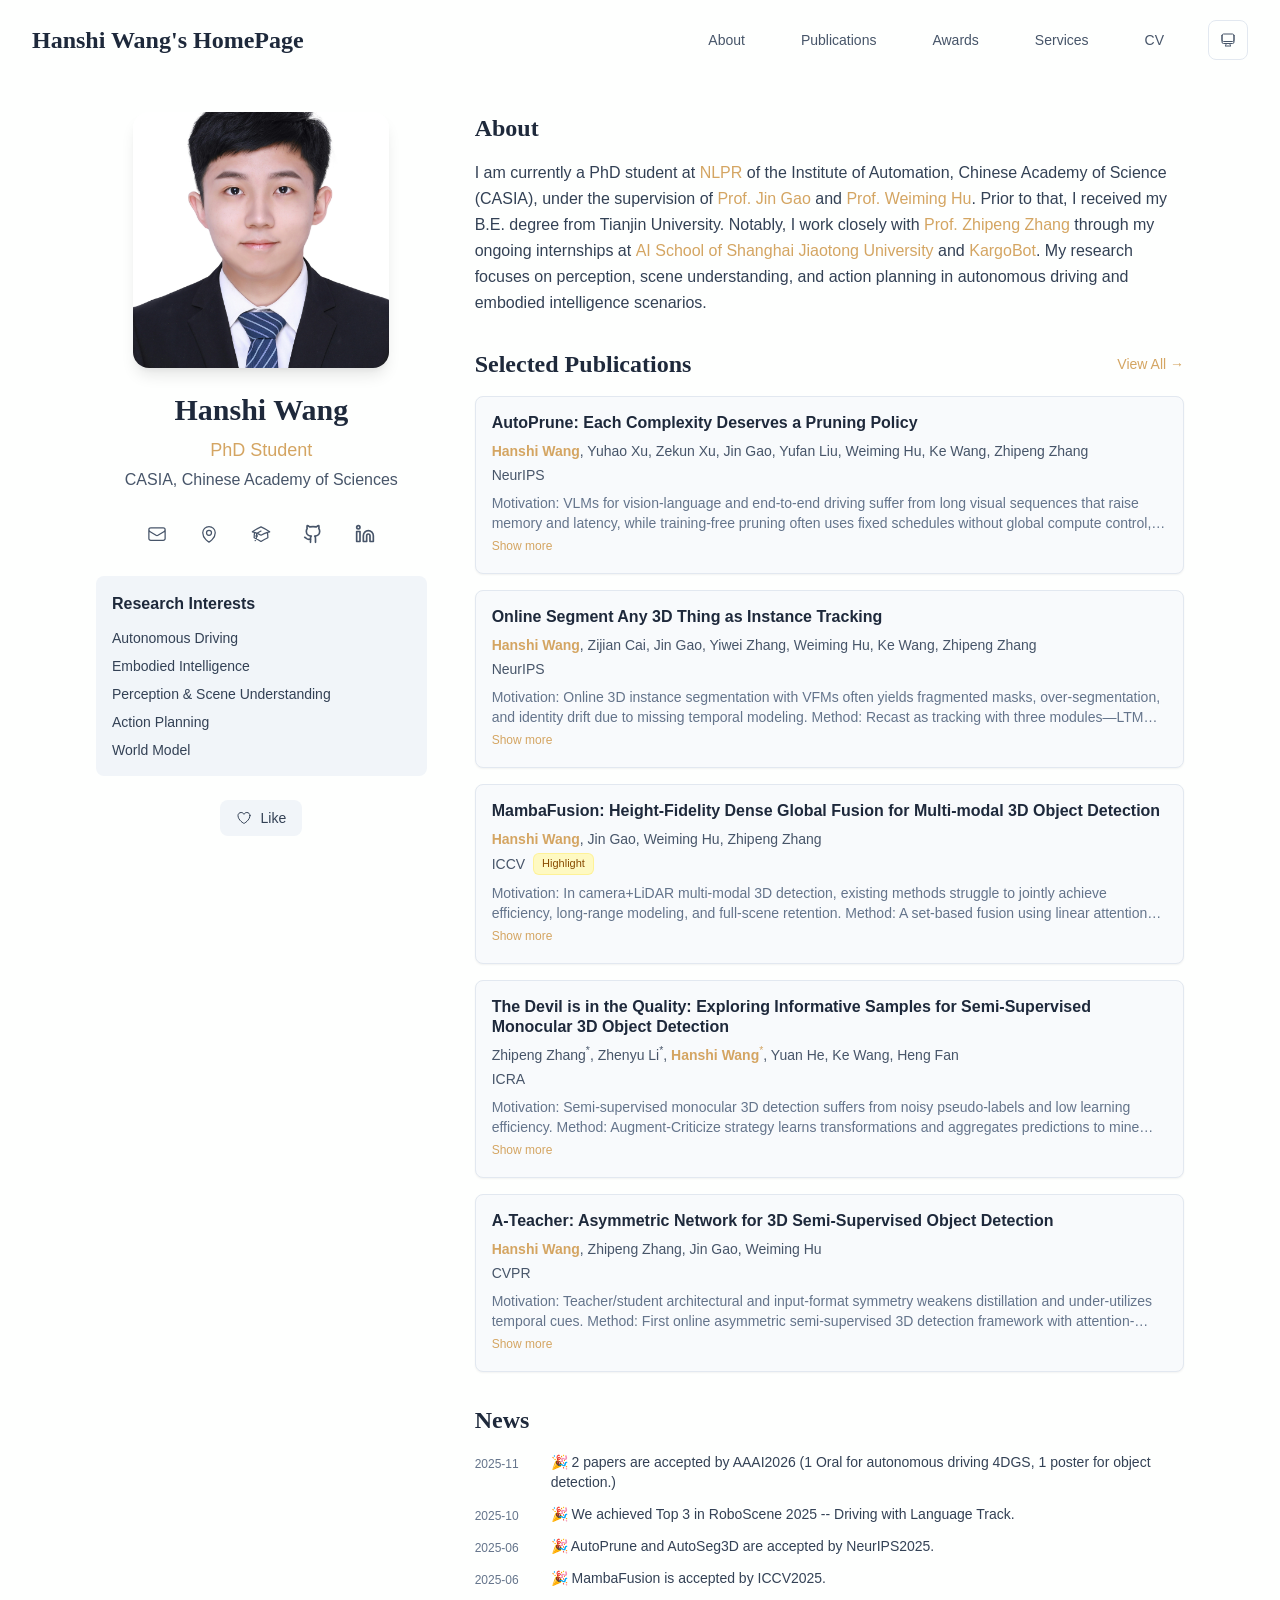
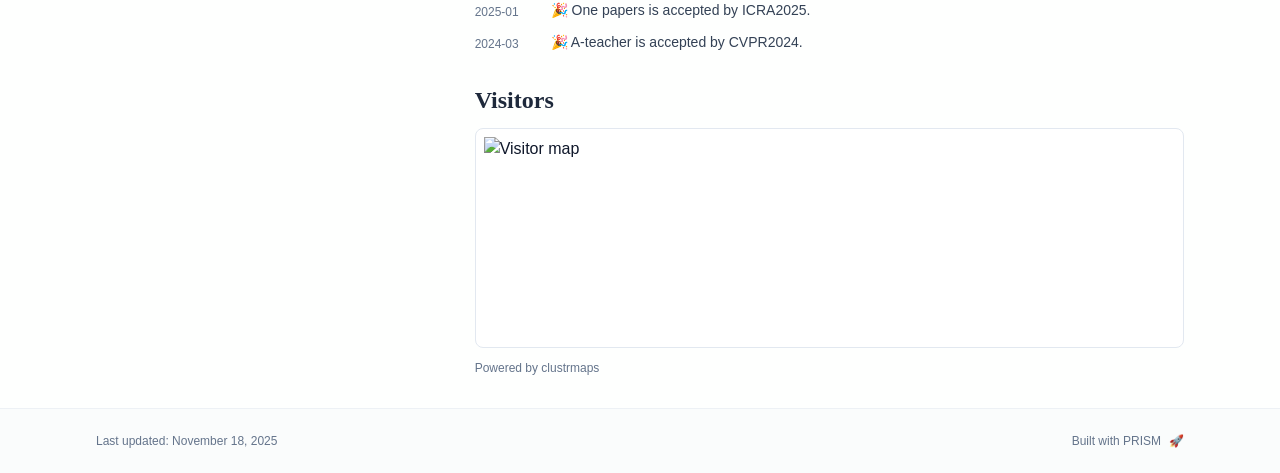
==== index.html @ 9f07a172 "update site" ====
<!DOCTYPE html><html lang="en" class="scroll-smooth"><head><meta charSet="utf-8"/><meta name="viewport" content="width=device-width, initial-scale=1"/><link rel="preload" as="image" href="/hanshiwang.jpg"/><link rel="stylesheet" href="/_next/static/css/4c0b1ce5b906c74a.css" data-precedence="next"/><link rel="preload" as="script" fetchPriority="low" href="/_next/static/chunks/webpack-dcf9f18cf6e4eb9d.js"/><script src="/_next/static/chunks/4bd1b696-70b6d399998de86a.js" async=""></script><script src="/_next/static/chunks/684-50096e198fb40285.js" async=""></script><script src="/_next/static/chunks/main-app-04442ff7e82ddfff.js" async=""></script><script src="/_next/static/chunks/161-26b68443731f0363.js" async=""></script><script src="/_next/static/chunks/874-196dbf0660d69360.js" async=""></script><script src="/_next/static/chunks/560-dc25b2d8b8d763b3.js" async=""></script><script src="/_next/static/chunks/app/layout-bad29ffcb920f3d7.js" async=""></script><script src="/_next/static/chunks/12-4b59b9520356f054.js" async=""></script><script src="/_next/static/chunks/748-de18471bd34a4805.js" async=""></script><script src="/_next/static/chunks/app/page-5c5015fa4168351b.js" async=""></script><link rel="icon" href="/favicon.svg" type="image/svg+xml"/><link rel="dns-prefetch" href="https://google-fonts.jialeliu.com"/><link rel="preconnect" href="https://google-fonts.jialeliu.com" crossorigin=""/><link rel="preload" as="style" href="https://google-fonts.jialeliu.com/css2?family=Inter:wght@300;400;500;600;700&amp;family=Crimson+Text:ital,wght@0,400;0,600;1,400&amp;display=swap"/><link rel="stylesheet" id="gfonts-css" href="https://google-fonts.jialeliu.com/css2?family=Inter:wght@300;400;500;600;700&amp;family=Crimson+Text:ital,wght@0,400;0,600;1,400&amp;display=swap" media="print"/><script>
              (function(){
                var l = document.getElementById('gfonts-css');
                if (!l) return;
                if (l.media !== 'all') {
                  l.addEventListener('load', function(){ try { l.media = 'all'; } catch(e){} });
                }
              })();
            </script><noscript><link rel="stylesheet" href="https://google-fonts.jialeliu.com/css2?family=Inter:wght@300;400;500;600;700&amp;family=Crimson+Text:ital,wght@0,400;0,600;1,400&amp;display=swap"/></noscript><script>
              try {
                const theme = localStorage.getItem('theme-storage');
                const parsed = theme ? JSON.parse(theme) : null;
                const setting = parsed?.state?.theme || 'system';
                const prefersDark = typeof window !== 'undefined' && window.matchMedia && window.matchMedia('(prefers-color-scheme: dark)').matches;
                const effective = setting === 'dark' ? 'dark' : (setting === 'light' ? 'light' : (prefersDark ? 'dark' : 'light'));
                var root = document.documentElement;
                root.classList.add(effective);
                root.setAttribute('data-theme', effective);
              } catch (e) {
                var root = document.documentElement;
                root.classList.add('light');
                root.setAttribute('data-theme', 'light');
              }
            </script><title>Hanshi Wang&#x27;s HomePage</title><meta name="description" content="PhD student at the University of Example."/><meta name="author" content="Hanshi Wang"/><meta name="keywords" content="Hanshi Wang,PhD,Research,CASIA, Chinese Academy of Sciences"/><meta name="creator" content="Hanshi Wang"/><meta name="publisher" content="Hanshi Wang"/><meta property="og:title" content="Hanshi Wang&#x27;s HomePage"/><meta property="og:description" content="PhD student at the University of Example."/><meta property="og:site_name" content="Hanshi Wang&#x27;s Academic Website"/><meta property="og:locale" content="en_US"/><meta property="og:type" content="website"/><meta name="twitter:card" content="summary"/><meta name="twitter:title" content="Hanshi Wang&#x27;s HomePage"/><meta name="twitter:description" content="PhD student at the University of Example."/><link rel="icon" href="/favicon.svg"/><script>document.querySelectorAll('body link[rel="icon"], body link[rel="apple-touch-icon"]').forEach(el => document.head.appendChild(el))</script><script src="/_next/static/chunks/polyfills-42372ed130431b0a.js" noModule=""></script></head><body class="font-sans antialiased"><div style="visibility:hidden"><nav class="fixed top-0 left-0 right-0 z-50" data-headlessui-state=""><div class="transition-all duration-300 ease-out bg-transparent" style="transform:translateY(-100px)"><div class="max-w-7xl mx-auto px-4 sm:px-6 lg:px-8"><div class="flex justify-between items-center h-16 lg:h-20"><div class="flex-shrink-0" tabindex="0"><a class="text-xl lg:text-2xl font-serif font-semibold text-primary hover:text-accent transition-colors duration-200" href="/">Hanshi Wang&#x27;s HomePage</a></div><div class="hidden lg:block"><div class="ml-10 flex items-center space-x-8"><div class="flex items-baseline space-x-8"><a class="relative px-3 py-2 text-sm font-medium transition-all duration-200 rounded hover:bg-accent/10 hover:shadow-sm text-primary" href="/"><span class="relative z-10">About</span><div class="absolute inset-0 bg-accent/10 rounded-lg"></div></a><a class="relative px-3 py-2 text-sm font-medium transition-all duration-200 rounded hover:bg-accent/10 hover:shadow-sm text-neutral-600 hover:text-primary" href="/publications/"><span class="relative z-10">Publications</span></a><a class="relative px-3 py-2 text-sm font-medium transition-all duration-200 rounded hover:bg-accent/10 hover:shadow-sm text-neutral-600 hover:text-primary" href="/awards/"><span class="relative z-10">Awards</span></a><a class="relative px-3 py-2 text-sm font-medium transition-all duration-200 rounded hover:bg-accent/10 hover:shadow-sm text-neutral-600 hover:text-primary" href="/services/"><span class="relative z-10">Services</span></a><a class="relative px-3 py-2 text-sm font-medium transition-all duration-200 rounded hover:bg-accent/10 hover:shadow-sm text-neutral-600 hover:text-primary" href="/cv/"><span class="relative z-10">CV</span></a></div><div class="flex items-center justify-center w-10 h-10 rounded-lg border border-neutral-200 dark:border-[rgba(148,163,184,0.24)] bg-background dark:bg-neutral-800"><div class="w-4 h-4 rounded-full bg-neutral-300 animate-pulse"></div></div></div></div><div class="lg:hidden flex items-center space-x-2"><div class="flex items-center justify-center w-10 h-10 rounded-lg border border-neutral-200 dark:border-[rgba(148,163,184,0.24)] bg-background dark:bg-neutral-800"><div class="w-4 h-4 rounded-full bg-neutral-300 animate-pulse"></div></div><button class="inline-flex items-center justify-center p-2 rounded-md text-neutral-600 hover:text-primary hover:bg-neutral-100 dark:hover:bg-neutral-800 focus:outline-none focus:ring-2 focus:ring-inset focus:ring-accent transition-colors duration-200" id="headlessui-disclosure-button-«R5pdb»" type="button" aria-expanded="false" data-headlessui-state=""><span class="sr-only">Open main menu</span><div><svg xmlns="http://www.w3.org/2000/svg" fill="none" viewBox="0 0 24 24" stroke-width="1.5" stroke="currentColor" aria-hidden="true" data-slot="icon" class="block h-6 w-6"><path stroke-linecap="round" stroke-linejoin="round" d="M3.75 6.75h16.5M3.75 12h16.5m-16.5 5.25h16.5"></path></svg></div></button></div></div></div></div></nav><main class="min-h-screen pt-16 lg:pt-20"><div class="max-w-6xl mx-auto px-4 sm:px-6 lg:px-8 py-8 bg-background min-h-screen"><div class="grid grid-cols-1 lg:grid-cols-3 gap-12"><div class="lg:col-span-1"><div class="sticky top-8" style="opacity:0;transform:translateY(20px)"><div class="w-64 h-64 mx-auto mb-6 rounded-2xl overflow-hidden shadow-lg hover:shadow-xl transition-all duration-200 hover:scale-105"><img alt="Hanshi Wang" width="256" height="256" decoding="async" data-nimg="1" class="w-full h-full object-cover object-[32%_center]" style="color:transparent" src="/hanshiwang.jpg"/></div><div class="text-center mb-6"><h1 class="text-3xl font-serif font-bold text-primary mb-2">Hanshi Wang</h1><p class="text-lg text-accent font-medium mb-1">PhD Student</p><p class="text-neutral-600 mb-2">CASIA, Chinese Academy of Sciences</p></div><div class="flex flex-wrap justify-center gap-3 sm:gap-4 mb-6 relative px-2"><div class="relative"><button class="p-2 sm:p-2 transition-colors duration-200 text-neutral-600 dark:text-neutral-400 hover:text-accent" aria-label="Email"><svg xmlns="http://www.w3.org/2000/svg" fill="none" viewBox="0 0 24 24" stroke-width="1.5" stroke="currentColor" aria-hidden="true" data-slot="icon" class="h-5 w-5"><path stroke-linecap="round" stroke-linejoin="round" d="M21.75 6.75v10.5a2.25 2.25 0 0 1-2.25 2.25h-15a2.25 2.25 0 0 1-2.25-2.25V6.75m19.5 0A2.25 2.25 0 0 0 19.5 4.5h-15a2.25 2.25 0 0 0-2.25 2.25m19.5 0v.243a2.25 2.25 0 0 1-1.07 1.916l-7.5 4.615a2.25 2.25 0 0 1-2.36 0L3.32 8.91a2.25 2.25 0 0 1-1.07-1.916V6.75"></path></svg></button></div><div class="relative"><button class="p-2 sm:p-2 transition-colors duration-200 text-neutral-600 dark:text-neutral-400 hover:text-accent" aria-label="Location"><svg xmlns="http://www.w3.org/2000/svg" fill="none" viewBox="0 0 24 24" stroke-width="1.5" stroke="currentColor" aria-hidden="true" data-slot="icon" class="h-5 w-5"><path stroke-linecap="round" stroke-linejoin="round" d="M15 10.5a3 3 0 1 1-6 0 3 3 0 0 1 6 0Z"></path><path stroke-linecap="round" stroke-linejoin="round" d="M19.5 10.5c0 7.142-7.5 11.25-7.5 11.25S4.5 17.642 4.5 10.5a7.5 7.5 0 1 1 15 0Z"></path></svg></button></div><a href="https://scholar.google.com/citations?user=1i2DRI8AAAAJ" target="_blank" rel="noopener noreferrer" class="p-2 sm:p-2 text-neutral-600 dark:text-neutral-400 hover:text-accent transition-colors duration-200" aria-label="Google Scholar"><svg xmlns="http://www.w3.org/2000/svg" fill="none" viewBox="0 0 24 24" stroke-width="1.5" stroke="currentColor" aria-hidden="true" data-slot="icon" class="h-5 w-5"><path stroke-linecap="round" stroke-linejoin="round" d="M4.26 10.147a60.438 60.438 0 0 0-.491 6.347A48.62 48.62 0 0 1 12 20.904a48.62 48.62 0 0 1 8.232-4.41 60.46 60.46 0 0 0-.491-6.347m-15.482 0a50.636 50.636 0 0 0-2.658-.813A59.906 59.906 0 0 1 12 3.493a59.903 59.903 0 0 1 10.399 5.84c-.896.248-1.783.52-2.658.814m-15.482 0A50.717 50.717 0 0 1 12 13.489a50.702 50.702 0 0 1 7.74-3.342M6.75 15a.75.75 0 1 0 0-1.5.75.75 0 0 0 0 1.5Zm0 0v-3.675A55.378 55.378 0 0 1 12 8.443m-7.007 11.55A5.981 5.981 0 0 0 6.75 15.75v-1.5"></path></svg></a><a href="https://github.com/VERITAS12" target="_blank" rel="noopener noreferrer" class="p-2 sm:p-2 text-neutral-600 dark:text-neutral-400 hover:text-accent transition-colors duration-200" aria-label="GitHub"><svg xmlns="http://www.w3.org/2000/svg" width="24" height="24" viewBox="0 0 24 24" fill="none" stroke="currentColor" stroke-width="2" stroke-linecap="round" stroke-linejoin="round" class="lucide lucide-github h-5 w-5" aria-hidden="true"><path d="M15 22v-4a4.8 4.8 0 0 0-1-3.5c3 0 6-2 6-5.5.08-1.25-.27-2.48-1-3.5.28-1.15.28-2.35 0-3.5 0 0-1 0-3 1.5-2.64-.5-5.36-.5-8 0C6 2 5 2 5 2c-.3 1.15-.3 2.35 0 3.5A5.403 5.403 0 0 0 4 9c0 3.5 3 5.5 6 5.5-.39.49-.68 1.05-.85 1.65-.17.6-.22 1.23-.15 1.85v4"></path><path d="M9 18c-4.51 2-5-2-7-2"></path></svg></a><a href="https://www.linkedin.com/in/hanshiwang/" target="_blank" rel="noopener noreferrer" class="p-2 sm:p-2 text-neutral-600 dark:text-neutral-400 hover:text-accent transition-colors duration-200" aria-label="LinkedIn"><svg xmlns="http://www.w3.org/2000/svg" width="24" height="24" viewBox="0 0 24 24" fill="none" stroke="currentColor" stroke-width="2" stroke-linecap="round" stroke-linejoin="round" class="lucide lucide-linkedin h-5 w-5" aria-hidden="true"><path d="M16 8a6 6 0 0 1 6 6v7h-4v-7a2 2 0 0 0-2-2 2 2 0 0 0-2 2v7h-4v-7a6 6 0 0 1 6-6z"></path><rect width="4" height="12" x="2" y="9"></rect><circle cx="4" cy="4" r="2"></circle></svg></a></div><div class="bg-neutral-100 dark:bg-neutral-800 rounded-lg p-4 mb-6 hover:shadow-lg transition-all duration-200 hover:scale-[1.02]"><h3 class="font-semibold text-primary mb-3">Research Interests</h3><div class="space-y-2 text-sm text-neutral-700 dark:text-neutral-500"><div>Autonomous Driving</div><div>Embodied Intelligence</div><div>Perception &amp; Scene Understanding</div><div>Action Planning</div><div>World Model</div></div></div><div class="flex justify-center"><div class="relative"><button class="flex items-center space-x-2 px-4 py-2 rounded-lg font-medium text-sm transition-all duration-200 bg-neutral-100 dark:bg-neutral-800 text-neutral-700 dark:text-neutral-500 hover:bg-red-50 dark:hover:bg-red-900/20 hover:text-red-600 dark:hover:text-red-400 cursor-pointer" tabindex="0"><svg xmlns="http://www.w3.org/2000/svg" fill="none" viewBox="0 0 24 24" stroke-width="1.5" stroke="currentColor" aria-hidden="true" data-slot="icon" class="h-4 w-4"><path stroke-linecap="round" stroke-linejoin="round" d="M21 8.25c0-2.485-2.099-4.5-4.688-4.5-1.935 0-3.597 1.126-4.312 2.733-.715-1.607-2.377-2.733-4.313-2.733C5.1 3.75 3 5.765 3 8.25c0 7.22 9 12 9 12s9-4.78 9-12Z"></path></svg><span>Like</span></button></div></div></div></div><div class="lg:col-span-2 space-y-8"><section id="about" class="scroll-mt-24 space-y-8"><section style="opacity:0;transform:translateY(20px)"><h2 class="text-2xl font-serif font-bold text-primary mb-4">About</h2><div class="text-neutral-700 dark:text-neutral-600 leading-relaxed"><p class="mb-4 last:mb-0">I am currently a PhD student at <a href="https://nlpr.ia.ac.cn/en/" node="[object Object]" target="_blank" rel="noopener noreferrer" class="text-accent font-medium transition-all duration-200 rounded hover:bg-accent/10 hover:shadow-sm">NLPR</a> of the Institute of Automation, Chinese Academy of Science (CASIA), under the supervision of <a href="https://nlpr.ia.ac.cn/users/gaojin/index.htm" node="[object Object]" target="_blank" rel="noopener noreferrer" class="text-accent font-medium transition-all duration-200 rounded hover:bg-accent/10 hover:shadow-sm">Prof. Jin Gao</a> and <a href="https://people.ucas.ac.cn/~huweiming" node="[object Object]" target="_blank" rel="noopener noreferrer" class="text-accent font-medium transition-all duration-200 rounded hover:bg-accent/10 hover:shadow-sm">Prof. Weiming Hu</a>. Prior to that, I received my B.E. degree from Tianjin University. Notably, I work closely with <a href="https://zhipengzhang.cn/" node="[object Object]" target="_blank" rel="noopener noreferrer" class="text-accent font-medium transition-all duration-200 rounded hover:bg-accent/10 hover:shadow-sm">Prof.  Zhipeng Zhang</a> through my ongoing internships at <a href="https://www.shlab.org.cn/" node="[object Object]" target="_blank" rel="noopener noreferrer" class="text-accent font-medium transition-all duration-200 rounded hover:bg-accent/10 hover:shadow-sm">AI School of Shanghai Jiaotong University</a> and <a href="https://www.kargo-bot.com/" node="[object Object]" target="_blank" rel="noopener noreferrer" class="text-accent font-medium transition-all duration-200 rounded hover:bg-accent/10 hover:shadow-sm">KargoBot</a>. My research focuses on perception, scene understanding, and action planning in autonomous driving and embodied intelligence scenarios.</p></div></section><section style="opacity:0;transform:translateY(20px)"><div class="flex items-center justify-between mb-4"><h2 class="text-2xl font-serif font-bold text-primary">Selected Publications</h2><a class="text-accent hover:text-accent-dark text-sm font-medium transition-all duration-200 rounded hover:bg-accent/10 hover:shadow-sm" href="/#publications">View All →</a></div><div class="space-y-4"><div class="bg-neutral-50 dark:bg-neutral-800 p-4 rounded-lg shadow-sm border border-neutral-200 dark:border-[rgba(148,163,184,0.24)] hover:shadow-lg transition-all duration-200 hover:scale-[1.02]" style="opacity:0;transform:translateY(20px)"><h3 class="font-semibold text-primary mb-2 leading-tight">AutoPrune: Each Complexity Deserves a Pruning Policy</h3><p class="text-sm text-neutral-600 dark:text-neutral-500 mb-1"><span><span class="font-semibold text-accent">Hanshi Wang</span>, </span><span><span class="">Yuhao Xu</span>, </span><span><span class="">Zekun Xu</span>, </span><span><span class="">Jin Gao</span>, </span><span><span class="">Yufan Liu</span>, </span><span><span class="">Weiming Hu</span>, </span><span><span class="">Ke Wang</span>, </span><span><span class="">Zhipeng Zhang</span></span></p><p class="flex items-center gap-2 text-sm text-neutral-600 dark:text-neutral-500 mb-2"><span>NeurIPS</span></p><p class="text-sm text-neutral-500 dark:text-neutral-500 line-clamp-2">Motivation: VLMs for vision-language and end-to-end driving suffer from long visual sequences that raise memory and latency, while training-free pruning often uses fixed schedules without global compute control, which limits reasoning-heavy tasks. Method: AutoPrune estimates mutual information between early visual and textual tokens and maps it to a budget-constrained logistic retention curve, yielding per-sample and per-task token keep ratios across layers under any target token/FLOPs budget. Results: On LLaVA 1.5 7B and other VLM/VLA models, AutoPrune removes up to 89% visual tokens and cuts FLOPs by 76.8% while retaining 96.7% average accuracy, surpassing PDrop by 9.1% with consistent gains on VLM benchmarks and autonomous driving.</p><button type="button" class="mt-1 text-xs text-accent hover:text-accent-dark font-medium">Show more</button></div><div class="bg-neutral-50 dark:bg-neutral-800 p-4 rounded-lg shadow-sm border border-neutral-200 dark:border-[rgba(148,163,184,0.24)] hover:shadow-lg transition-all duration-200 hover:scale-[1.02]" style="opacity:0;transform:translateY(20px)"><h3 class="font-semibold text-primary mb-2 leading-tight">Online Segment Any 3D Thing as Instance Tracking</h3><p class="text-sm text-neutral-600 dark:text-neutral-500 mb-1"><span><span class="font-semibold text-accent">Hanshi Wang</span>, </span><span><span class="">Zijian Cai</span>, </span><span><span class="">Jin Gao</span>, </span><span><span class="">Yiwei Zhang</span>, </span><span><span class="">Weiming Hu</span>, </span><span><span class="">Ke Wang</span>, </span><span><span class="">Zhipeng Zhang</span></span></p><p class="flex items-center gap-2 text-sm text-neutral-600 dark:text-neutral-500 mb-2"><span>NeurIPS</span></p><p class="text-sm text-neutral-500 dark:text-neutral-500 line-clamp-2">Motivation: Online 3D instance segmentation with VFMs often yields fragmented masks, over-segmentation, and identity drift due to missing temporal modeling. Method: Recast as tracking with three modules—LTM (bounded track bank with confidence-gated Hungarian assignment), STM (distance-aware cross-frame attention for short-term context), and SCL (merge high-affinity fragments with joint 2D/3D reasoning and one-to-many supervision). Results: On ScanNet200, improves ESAM by 2.8 AP with real-time throughput and consistent gains on ScanNet, SceneNN, and 3RScan.</p><button type="button" class="mt-1 text-xs text-accent hover:text-accent-dark font-medium">Show more</button></div><div class="bg-neutral-50 dark:bg-neutral-800 p-4 rounded-lg shadow-sm border border-neutral-200 dark:border-[rgba(148,163,184,0.24)] hover:shadow-lg transition-all duration-200 hover:scale-[1.02]" style="opacity:0;transform:translateY(20px)"><h3 class="font-semibold text-primary mb-2 leading-tight">MambaFusion: Height-Fidelity Dense Global Fusion for Multi-modal 3D Object Detection</h3><p class="text-sm text-neutral-600 dark:text-neutral-500 mb-1"><span><span class="font-semibold text-accent">Hanshi Wang</span>, </span><span><span class="">Jin Gao</span>, </span><span><span class="">Weiming Hu</span>, </span><span><span class="">Zhipeng Zhang</span></span></p><p class="flex items-center gap-2 text-sm text-neutral-600 dark:text-neutral-500 mb-2"><span>ICCV</span><span class="inline-flex items-center gap-1"><span class="inline-flex items-center px-2 py-0.5 rounded-md text-[11px] font-medium bg-yellow-100 text-yellow-800 dark:bg-yellow-900/40 dark:text-yellow-200 border border-yellow-200/70 dark:border-yellow-800">Highlight</span></span></p><p class="text-sm text-neutral-500 dark:text-neutral-500 line-clamp-2">Motivation: In camera+LiDAR multi-modal 3D detection, existing methods struggle to jointly achieve efficiency, long-range modeling, and full-scene retention. Method: A set-based fusion using linear attention (Mamba) with Height-Fidelity LiDAR encoding and a Hybrid Mamba Block to align modalities, preserve height cues, and learn local/global context. Results: On nuScenes val, achieves 75.0 NDS, surpassing SOTA with faster inference; ICCV 2025 Highlight.</p><button type="button" class="mt-1 text-xs text-accent hover:text-accent-dark font-medium">Show more</button></div><div class="bg-neutral-50 dark:bg-neutral-800 p-4 rounded-lg shadow-sm border border-neutral-200 dark:border-[rgba(148,163,184,0.24)] hover:shadow-lg transition-all duration-200 hover:scale-[1.02]" style="opacity:0;transform:translateY(20px)"><h3 class="font-semibold text-primary mb-2 leading-tight">The Devil is in the Quality: Exploring Informative Samples for Semi-Supervised Monocular 3D Object Detection</h3><p class="text-sm text-neutral-600 dark:text-neutral-500 mb-1"><span><span class="">Zhipeng Zhang</span><sup class="ml-0 text-neutral-600 dark:text-neutral-500">*</sup>, </span><span><span class="">Zhenyu Li</span><sup class="ml-0 text-neutral-600 dark:text-neutral-500">*</sup>, </span><span><span class="font-semibold text-accent">Hanshi Wang</span><sup class="ml-0 text-accent">*</sup>, </span><span><span class="">Yuan He</span>, </span><span><span class="">Ke Wang</span>, </span><span><span class="">Heng Fan</span></span></p><p class="flex items-center gap-2 text-sm text-neutral-600 dark:text-neutral-500 mb-2"><span>ICRA</span></p><p class="text-sm text-neutral-500 dark:text-neutral-500 line-clamp-2">Motivation: Semi-supervised monocular 3D detection suffers from noisy pseudo-labels and low learning efficiency. Method: Augment-Criticize strategy learns transformations and aggregates predictions to mine reliable pseudo-labels; Critical Retraining Strategy dynamically evaluates pseudo-label contributions to suppress noise. Results: Applied to MonoDLE and MonoFlex, yields significant gains, showing effectiveness and generality.</p><button type="button" class="mt-1 text-xs text-accent hover:text-accent-dark font-medium">Show more</button></div><div class="bg-neutral-50 dark:bg-neutral-800 p-4 rounded-lg shadow-sm border border-neutral-200 dark:border-[rgba(148,163,184,0.24)] hover:shadow-lg transition-all duration-200 hover:scale-[1.02]" style="opacity:0;transform:translateY(20px)"><h3 class="font-semibold text-primary mb-2 leading-tight">A-Teacher: Asymmetric Network for 3D Semi-Supervised Object Detection</h3><p class="text-sm text-neutral-600 dark:text-neutral-500 mb-1"><span><span class="font-semibold text-accent">Hanshi Wang</span>, </span><span><span class="">Zhipeng Zhang</span>, </span><span><span class="">Jin Gao</span>, </span><span><span class="">Weiming Hu</span></span></p><p class="flex items-center gap-2 text-sm text-neutral-600 dark:text-neutral-500 mb-2"><span>CVPR</span></p><p class="text-sm text-neutral-500 dark:text-neutral-500 line-clamp-2">Motivation: Teacher/student architectural and input-format symmetry weakens distillation and under-utilizes temporal cues. Method: First online asymmetric semi-supervised 3D detection framework with attention-based refinement, leveraging past/future cues in a divide-and-conquer strategy to correct poor detections, misses, and false positives. Results: On Waymo, boosts mAP (L1) by 4.7 over prior SOTA with fewer training resources.</p><button type="button" class="mt-1 text-xs text-accent hover:text-accent-dark font-medium">Show more</button></div></div></section><section style="opacity:0;transform:translateY(20px)"><h2 class="text-2xl font-serif font-bold text-primary mb-4">News</h2><div class="space-y-3"><div class="flex items-start space-x-3"><span class="text-xs text-neutral-500 mt-1 w-16 flex-shrink-0">2025-11</span><p class="text-sm text-neutral-700">🎉 2 papers are accepted by AAAI2026 (1 Oral for autonomous driving 4DGS, 1 poster for object detection.)</p></div><div class="flex items-start space-x-3"><span class="text-xs text-neutral-500 mt-1 w-16 flex-shrink-0">2025-10</span><p class="text-sm text-neutral-700">🎉 We achieved Top 3 in RoboScene 2025 -- Driving with Language Track.</p></div><div class="flex items-start space-x-3"><span class="text-xs text-neutral-500 mt-1 w-16 flex-shrink-0">2025-06</span><p class="text-sm text-neutral-700">🎉 AutoPrune and AutoSeg3D are accepted by NeurIPS2025.</p></div><div class="flex items-start space-x-3"><span class="text-xs text-neutral-500 mt-1 w-16 flex-shrink-0">2025-06</span><p class="text-sm text-neutral-700">🎉 MambaFusion is accepted by ICCV2025.</p></div><div class="flex items-start space-x-3"><span class="text-xs text-neutral-500 mt-1 w-16 flex-shrink-0">2025-01</span><p class="text-sm text-neutral-700">🎉 One papers is accepted by ICRA2025.</p></div><div class="flex items-start space-x-3"><span class="text-xs text-neutral-500 mt-1 w-16 flex-shrink-0">2024-03</span><p class="text-sm text-neutral-700">🎉 A-teacher is accepted by CVPR2024.</p></div></div></section><section class="space-y-3"><h2 class="text-2xl font-serif font-bold text-primary">Visitors</h2><div class="rounded-lg border border-neutral-200 dark:border-neutral-800 bg-white dark:bg-neutral-900 p-2 min-h-[220px]"></div><p class="text-xs text-neutral-500">Powered by <!-- -->clustrmaps</p></section></section></div></div></div><!--$--><!--/$--><!--$--><!--/$--></main><footer class="border-t border-neutral-200/50 bg-neutral-50/50 dark:bg-neutral-900/50 dark:border-neutral-700/50"><div class="max-w-6xl mx-auto px-4 sm:px-6 lg:px-8 py-6"><div class="flex flex-col sm:flex-row justify-between items-center gap-2"><p class="text-xs text-neutral-500">Last updated: <!-- -->November 18, 2025</p><p class="text-xs text-neutral-500 flex items-center"><a href="https://github.com/xyjoey/PRISM" target="_blank" rel="noopener noreferrer">Built with PRISM</a><span class="ml-2">🚀</span></p></div></div></footer></div><script src="/_next/static/chunks/webpack-dcf9f18cf6e4eb9d.js" async=""></script><script>(self.__next_f=self.__next_f||[]).push([0])</script><script>self.__next_f.push([1,"1:\"$Sreact.fragment\"\n2:I[3719,[\"161\",\"static/chunks/161-26b68443731f0363.js\",\"874\",\"static/chunks/874-196dbf0660d69360.js\",\"560\",\"static/chunks/560-dc25b2d8b8d763b3.js\",\"177\",\"static/chunks/app/layout-bad29ffcb920f3d7.js\"],\"ThemeProvider\"]\n3:I[768,[\"161\",\"static/chunks/161-26b68443731f0363.js\",\"874\",\"static/chunks/874-196dbf0660d69360.js\",\"560\",\"static/chunks/560-dc25b2d8b8d763b3.js\",\"177\",\"static/chunks/app/layout-bad29ffcb920f3d7.js\"],\"default\"]\n4:I[7555,[],\"\"]\n5:I[1295,[],\"\"]\n6:I[2548,[\"161\",\"static/chunks/161-26b68443731f0363.js\",\"874\",\"static/chunks/874-196dbf0660d69360.js\",\"560\",\"static/chunks/560-dc25b2d8b8d763b3.js\",\"177\",\"static/chunks/app/layout-bad29ffcb920f3d7.js\"],\"default\"]\n7:I[7437,[\"161\",\"static/chunks/161-26b68443731f0363.js\",\"12\",\"static/chunks/12-4b59b9520356f054.js\",\"874\",\"static/chunks/874-196dbf0660d69360.js\",\"748\",\"static/chunks/748-de18471bd34a4805.js\",\"974\",\"static/chunks/app/page-5c5015fa4168351b.js\"],\"default\"]\n8:I[9507,[\"161\",\"static/chunks/161-26b68443731f0363.js\",\"12\",\"static/chunks/12-4b59b9520356f054.js\",\"874\",\"static/chunks/874-196dbf0660d69360.js\",\"748\",\"static/chunks/748-de18471bd34a4805.js\",\"974\",\"static/chunks/app/page-5c5015fa4168351b.js\"],\"default\"]\n9:I[5218,[\"161\",\"static/chunks/161-26b68443731f0363.js\",\"12\",\"static/chunks/12-4b59b9520356f054.js\",\"874\",\"static/chunks/874-196dbf0660d69360.js\",\"748\",\"static/chunks/748-de18471bd34a4805.js\",\"974\",\"static/chunks/app/page-5c5015fa4168351b.js\"],\"default\"]\na:I[1990,[\"161\",\"static/chunks/161-26b68443731f0363.js\",\"12\",\"static/chunks/12-4b59b9520356f054.js\",\"874\",\"static/chunks/874-196dbf0660d69360.js\",\"748\",\"static/chunks/748-de18471bd34a4805.js\",\"974\",\"static/chunks/app/page-5c5015fa4168351b.js\"],\"default\"]\nb:I[1944,[\"161\",\"static/chunks/161-26b68443731f0363.js\",\"12\",\"static/chunks/12-4b59b9520356f054.js\",\"874\",\"static/chunks/874-196dbf0660d69360.js\",\"748\",\"static/chunks/748-de18471bd34a4805.js\",\"974\",\"static/chunks/app/page-5c5015fa4168351b.js\"],\"default\"]\nc:I[9665,[],\"MetadataBoundary\"]\ne:I[9665,[],\"OutletBoundary\"]\n11:I[4911,[],\""])</script><script>self.__next_f.push([1,"AsyncMetadataOutlet\"]\n13:I[9665,[],\"ViewportBoundary\"]\n15:I[6614,[],\"\"]\n:HL[\"/_next/static/css/4c0b1ce5b906c74a.css\",\"style\"]\n"])</script><script>self.__next_f.push([1,"0:{\"P\":null,\"b\":\"Ae07gsIAgHr78w2ZPTw-B\",\"p\":\"\",\"c\":[\"\",\"\"],\"i\":false,\"f\":[[[\"\",{\"children\":[\"__PAGE__\",{}]},\"$undefined\",\"$undefined\",true],[\"\",[\"$\",\"$1\",\"c\",{\"children\":[[[\"$\",\"link\",\"0\",{\"rel\":\"stylesheet\",\"href\":\"/_next/static/css/4c0b1ce5b906c74a.css\",\"precedence\":\"next\",\"crossOrigin\":\"$undefined\",\"nonce\":\"$undefined\"}]],[\"$\",\"html\",null,{\"lang\":\"en\",\"className\":\"scroll-smooth\",\"suppressHydrationWarning\":true,\"children\":[[\"$\",\"head\",null,{\"children\":[[\"$\",\"link\",null,{\"rel\":\"icon\",\"href\":\"/favicon.svg\",\"type\":\"image/svg+xml\"}],[\"$\",\"link\",null,{\"rel\":\"dns-prefetch\",\"href\":\"https://google-fonts.jialeliu.com\"}],[\"$\",\"link\",null,{\"rel\":\"preconnect\",\"href\":\"https://google-fonts.jialeliu.com\",\"crossOrigin\":\"\"}],[\"$\",\"link\",null,{\"rel\":\"preload\",\"as\":\"style\",\"href\":\"https://google-fonts.jialeliu.com/css2?family=Inter:wght@300;400;500;600;700\u0026family=Crimson+Text:ital,wght@0,400;0,600;1,400\u0026display=swap\"}],[\"$\",\"link\",null,{\"rel\":\"stylesheet\",\"id\":\"gfonts-css\",\"href\":\"https://google-fonts.jialeliu.com/css2?family=Inter:wght@300;400;500;600;700\u0026family=Crimson+Text:ital,wght@0,400;0,600;1,400\u0026display=swap\",\"media\":\"print\"}],[\"$\",\"script\",null,{\"dangerouslySetInnerHTML\":{\"__html\":\"\\n              (function(){\\n                var l = document.getElementById('gfonts-css');\\n                if (!l) return;\\n                if (l.media !== 'all') {\\n                  l.addEventListener('load', function(){ try { l.media = 'all'; } catch(e){} });\\n                }\\n              })();\\n            \"}}],[\"$\",\"noscript\",null,{\"children\":[\"$\",\"link\",null,{\"rel\":\"stylesheet\",\"href\":\"https://google-fonts.jialeliu.com/css2?family=Inter:wght@300;400;500;600;700\u0026family=Crimson+Text:ital,wght@0,400;0,600;1,400\u0026display=swap\"}]}],[\"$\",\"script\",null,{\"dangerouslySetInnerHTML\":{\"__html\":\"\\n              try {\\n                const theme = localStorage.getItem('theme-storage');\\n                const parsed = theme ? JSON.parse(theme) : null;\\n                const setting = parsed?.state?.theme || 'system';\\n                const prefersDark = typeof window !== 'undefined' \u0026\u0026 window.matchMedia \u0026\u0026 window.matchMedia('(prefers-color-scheme: dark)').matches;\\n                const effective = setting === 'dark' ? 'dark' : (setting === 'light' ? 'light' : (prefersDark ? 'dark' : 'light'));\\n                var root = document.documentElement;\\n                root.classList.add(effective);\\n                root.setAttribute('data-theme', effective);\\n              } catch (e) {\\n                var root = document.documentElement;\\n                root.classList.add('light');\\n                root.setAttribute('data-theme', 'light');\\n              }\\n            \"}}]]}],[\"$\",\"body\",null,{\"className\":\"font-sans antialiased\",\"children\":[\"$\",\"$L2\",null,{\"children\":[[\"$\",\"$L3\",null,{\"items\":[{\"title\":\"About\",\"type\":\"page\",\"target\":\"about\",\"href\":\"/\"},{\"title\":\"Publications\",\"type\":\"page\",\"target\":\"publications\",\"href\":\"/publications\"},{\"title\":\"Awards\",\"type\":\"page\",\"target\":\"awards\",\"href\":\"/awards\"},{\"title\":\"Services\",\"type\":\"page\",\"target\":\"services\",\"href\":\"/services\"},{\"title\":\"CV\",\"type\":\"page\",\"target\":\"cv\",\"href\":\"/cv\"}],\"siteTitle\":\"Hanshi Wang's HomePage\",\"enableOnePageMode\":false}],[\"$\",\"main\",null,{\"className\":\"min-h-screen pt-16 lg:pt-20\",\"children\":[\"$\",\"$L4\",null,{\"parallelRouterKey\":\"children\",\"error\":\"$undefined\",\"errorStyles\":\"$undefined\",\"errorScripts\":\"$undefined\",\"template\":[\"$\",\"$L5\",null,{}],\"templateStyles\":\"$undefined\",\"templateScripts\":\"$undefined\",\"notFound\":[[[\"$\",\"title\",null,{\"children\":\"404: This page could not be found.\"}],[\"$\",\"div\",null,{\"style\":{\"fontFamily\":\"system-ui,\\\"Segoe UI\\\",Roboto,Helvetica,Arial,sans-serif,\\\"Apple Color Emoji\\\",\\\"Segoe UI Emoji\\\"\",\"height\":\"100vh\",\"textAlign\":\"center\",\"display\":\"flex\",\"flexDirection\":\"column\",\"alignItems\":\"center\",\"justifyContent\":\"center\"},\"children\":[\"$\",\"div\",null,{\"children\":[[\"$\",\"style\",null,{\"dangerouslySetInnerHTML\":{\"__html\":\"body{color:#000;background:#fff;margin:0}.next-error-h1{border-right:1px solid rgba(0,0,0,.3)}@media (prefers-color-scheme:dark){body{color:#fff;background:#000}.next-error-h1{border-right:1px solid rgba(255,255,255,.3)}}\"}}],[\"$\",\"h1\",null,{\"className\":\"next-error-h1\",\"style\":{\"display\":\"inline-block\",\"margin\":\"0 20px 0 0\",\"padding\":\"0 23px 0 0\",\"fontSize\":24,\"fontWeight\":500,\"verticalAlign\":\"top\",\"lineHeight\":\"49px\"},\"children\":404}],[\"$\",\"div\",null,{\"style\":{\"display\":\"inline-block\"},\"children\":[\"$\",\"h2\",null,{\"style\":{\"fontSize\":14,\"fontWeight\":400,\"lineHeight\":\"49px\",\"margin\":0},\"children\":\"This page could not be found.\"}]}]]}]}]],[]],\"forbidden\":\"$undefined\",\"unauthorized\":\"$undefined\"}]}],[\"$\",\"$L6\",null,{\"lastUpdated\":\"November 18, 2025\"}]]}]}]]}]]}],{\"children\":[\"__PAGE__\",[\"$\",\"$1\",\"c\",{\"children\":[[\"$\",\"div\",null,{\"className\":\"max-w-6xl mx-auto px-4 sm:px-6 lg:px-8 py-8 bg-background min-h-screen\",\"children\":[\"$\",\"div\",null,{\"className\":\"grid grid-cols-1 lg:grid-cols-3 gap-12\",\"children\":[[\"$\",\"div\",null,{\"className\":\"lg:col-span-1\",\"children\":[\"$\",\"$L7\",null,{\"author\":{\"name\":\"Hanshi Wang\",\"title\":\"PhD Student\",\"institution\":\"CASIA, Chinese Academy of Sciences\",\"avatar\":\"/hanshiwang.jpg\"},\"social\":{\"email\":\"hanshi.wang.cv@outlook.com\",\"location\":\"City, Country\",\"location_url\":\"https://maps.google.com\",\"location_details\":[\"Haidian, Beijing, China\"],\"google_scholar\":\"https://scholar.google.com/citations?user=1i2DRI8AAAAJ\",\"github\":\"https://github.com/VERITAS12\",\"linkedin\":\"https://www.linkedin.com/in/hanshiwang/\"},\"features\":{\"enable_likes\":true,\"enable_one_page_mode\":false},\"researchInterests\":[\"Autonomous Driving\",\"Embodied Intelligence\",\"Perception \u0026 Scene Understanding\",\"Action Planning\",\"World Model\"]}]}],[\"$\",\"div\",null,{\"className\":\"lg:col-span-2 space-y-8\",\"children\":[[\"$\",\"section\",\"about\",{\"id\":\"about\",\"className\":\"scroll-mt-24 space-y-8\",\"children\":[[[\"$\",\"$L8\",\"about\",{\"content\":\"I am currently a PhD student at [NLPR](https://nlpr.ia.ac.cn/en/) of the Institute of Automation, Chinese Academy of Science (CASIA), under the supervision of [Prof. Jin Gao](https://nlpr.ia.ac.cn/users/gaojin/index.htm) and [Prof. Weiming Hu](https://people.ucas.ac.cn/~huweiming). Prior to that, I received my B.E. degree from Tianjin University. Notably, I work closely with [Prof.  Zhipeng Zhang](https://zhipengzhang.cn/) through my ongoing internships at [AI School of Shanghai Jiaotong University](https://www.shlab.org.cn/) and [KargoBot](https://www.kargo-bot.com/). My research focuses on perception, scene understanding, and action planning in autonomous driving and embodied intelligence scenarios.\\n\",\"title\":\"About\"}],[\"$\",\"$L9\",\"featured_publications\",{\"publications\":[{\"id\":\"wang2025autoprune\",\"title\":\"AutoPrune: Each Complexity Deserves a Pruning Policy\",\"authors\":[{\"name\":\"Hanshi Wang\",\"isHighlighted\":true,\"isCorresponding\":false,\"isCoAuthor\":false},{\"name\":\"Yuhao Xu\",\"isHighlighted\":false,\"isCorresponding\":false,\"isCoAuthor\":false},{\"name\":\"Zekun Xu\",\"isHighlighted\":false,\"isCorresponding\":false,\"isCoAuthor\":false},{\"name\":\"Jin Gao\",\"isHighlighted\":false,\"isCorresponding\":false,\"isCoAuthor\":false},{\"name\":\"Yufan Liu\",\"isHighlighted\":false,\"isCorresponding\":false,\"isCoAuthor\":false},{\"name\":\"Weiming Hu\",\"isHighlighted\":false,\"isCorresponding\":false,\"isCoAuthor\":false},{\"name\":\"Ke Wang\",\"isHighlighted\":false,\"isCorresponding\":false,\"isCoAuthor\":false},{\"name\":\"Zhipeng Zhang\",\"isHighlighted\":false,\"isCorresponding\":false,\"isCoAuthor\":false}],\"year\":2025,\"type\":\"conference\",\"status\":\"published\",\"tags\":[],\"keywords\":\"$0:f:0:1:2:children:1:props:children:0:props:children:props:children:1:props:children:0:props:children:0:1:props:publications:0:tags\",\"researchArea\":\"machine-learning\",\"journal\":\"\",\"conference\":\"NeurIPS\",\"url\":\"https://arxiv.org/abs/2509.23931\",\"code\":\"https://github.com/AutoLab-SAI-SJTU/AutoPrune\",\"abstract\":\"\",\"description\":\"Motivation: VLMs for vision-language and end-to-end driving suffer from long visual sequences that raise memory and latency, while training-free pruning often uses fixed schedules without global compute control, which limits reasoning-heavy tasks. Method: AutoPrune estimates mutual information between early visual and textual tokens and maps it to a budget-constrained logistic retention curve, yielding per-sample and per-task token keep ratios across layers under any target token/FLOPs budget. Results: On LLaVA 1.5 7B and other VLM/VLA models, AutoPrune removes up to 89% visual tokens and cuts FLOPs by 76.8% while retaining 96.7% average accuracy, surpassing PDrop by 9.1% with consistent gains on VLM benchmarks and autonomous driving.\",\"selected\":true,\"preview\":\"AutoPrune.png\",\"bibtex\":\"@inproceedings{wang2025autoprune,\\n  title = {AutoPrune: Each Complexity Deserves a Pruning Policy},\\n  author = {Hanshi Wang, Yuhao Xu, Zekun Xu, Jin Gao, Yufan Liu, Weiming Hu, Ke Wang, Zhipeng Zhang},\\n  year = {2025},\\n  booktitle = {NeurIPS},\\n  url = {https://arxiv.org/abs/2509.23931}\\n}\"},{\"id\":\"wang2025autosam3d\",\"title\":\"Online Segment Any 3D Thing as Instance Tracking\",\"authors\":[{\"name\":\"Hanshi Wang\",\"isHighlighted\":true,\"isCorresponding\":false,\"isCoAuthor\":false},{\"name\":\"Zijian Cai\",\"isHighlighted\":false,\"isCorresponding\":false,\"isCoAuthor\":false},{\"name\":\"Jin Gao\",\"isHighlighted\":false,\"isCorresponding\":false,\"isCoAuthor\":false},{\"name\":\"Yiwei Zhang\",\"isHighlighted\":false,\"isCorresponding\":false,\"isCoAuthor\":false},{\"name\":\"Weiming Hu\",\"isHighlighted\":false,\"isCorresponding\":false,\"isCoAuthor\":false},{\"name\":\"Ke Wang\",\"isHighlighted\":false,\"isCorresponding\":false,\"isCoAuthor\":false},{\"name\":\"Zhipeng Zhang\",\"isHighlighted\":false,\"isCorresponding\":false,\"isCoAuthor\":false}],\"year\":2025,\"type\":\"conference\",\"status\":\"published\",\"tags\":[],\"keywords\":\"$0:f:0:1:2:children:1:props:children:0:props:children:props:children:1:props:children:0:props:children:0:1:props:publications:1:tags\",\"researchArea\":\"machine-learning\",\"journal\":\"\",\"conference\":\"NeurIPS\",\"abstract\":\"\",\"description\":\"Motivation: Online 3D instance segmentation with VFMs often yields fragmented masks, over-segmentation, and identity drift due to missing temporal modeling. Method: Recast as tracking with three modules—LTM (bounded track bank with confidence-gated Hungarian assignment), STM (distance-aware cross-frame attention for short-term context), and SCL (merge high-affinity fragments with joint 2D/3D reasoning and one-to-many supervision). Results: On ScanNet200, improves ESAM by 2.8 AP with real-time throughput and consistent gains on ScanNet, SceneNN, and 3RScan.\",\"selected\":true,\"preview\":\"AutoSAM.png\",\"bibtex\":\"@inproceedings{wang2025autosam3d,\\n  title = {Online Segment Any 3D Thing as Instance Tracking},\\n  author = {Hanshi Wang, Zijian Cai, Jin Gao, Yiwei Zhang, Weiming Hu, Ke Wang, Zhipeng Zhang},\\n  year = {2025},\\n  booktitle = {NeurIPS}\\n}\"},{\"id\":\"wang2025mambafusion\",\"title\":\"MambaFusion: Height-Fidelity Dense Global Fusion for Multi-modal 3D Object Detection\",\"authors\":[{\"name\":\"Hanshi Wang\",\"isHighlighted\":true,\"isCorresponding\":false,\"isCoAuthor\":false},{\"name\":\"Jin Gao\",\"isHighlighted\":false,\"isCorresponding\":false,\"isCoAuthor\":false},{\"name\":\"Weiming Hu\",\"isHighlighted\":false,\"isCorresponding\":false,\"isCoAuthor\":false},{\"name\":\"Zhipeng Zhang\",\"isHighlighted\":false,\"isCorresponding\":false,\"isCoAuthor\":false}],\"year\":2025,\"type\":\"conference\",\"status\":\"published\",\"tags\":[],\"keywords\":\"$0:f:0:1:2:children:1:props:children:0:props:children:props:children:1:props:children:0:props:children:0:1:props:publications:2:tags\",\"researchArea\":\"machine-learning\",\"journal\":\"\",\"conference\":\"ICCV\",\"url\":\"https://arxiv.org/abs/2507.04369\",\"code\":\"https://github.com/AutoLab-SAI-SJTU/MambaFusion\",\"abstract\":\"\",\"description\":\"Motivation: In camera+LiDAR multi-modal 3D detection, existing methods struggle to jointly achieve efficiency, long-range modeling, and full-scene retention. Method: A set-based fusion using linear attention (Mamba) with Height-Fidelity LiDAR encoding and a Hybrid Mamba Block to align modalities, preserve height cues, and learn local/global context. Results: On nuScenes val, achieves 75.0 NDS, surpassing SOTA with faster inference; ICCV 2025 Highlight.\",\"selected\":true,\"preview\":\"mambafusion.png\",\"bibtex\":\"@inproceedings{wang2025mambafusion,\\n  title = {MambaFusion: Height-Fidelity Dense Global Fusion for Multi-modal 3D Object Detection},\\n  author = {Hanshi Wang, Jin Gao, Weiming Hu, Zhipeng Zhang},\\n  year = {2025},\\n  booktitle = {ICCV},\\n  note = {Highlight},\\n  url = {https://arxiv.org/abs/2507.04369}\\n}\",\"awards\":[\"Highlight\"]},{\"id\":\"wang2025devilquality\",\"title\":\"The Devil is in the Quality: Exploring Informative Samples for Semi-Supervised Monocular 3D Object Detection\",\"authors\":[{\"name\":\"Zhipeng Zhang\",\"isHighlighted\":false,\"isCorresponding\":true,\"isCoAuthor\":false},{\"name\":\"Zhenyu Li\",\"isHighlighted\":false,\"isCorresponding\":true,\"isCoAuthor\":false},{\"name\":\"Hanshi Wang\",\"isHighlighted\":true,\"isCorresponding\":true,\"isCoAuthor\":false},{\"name\":\"Yuan He\",\"isHighlighted\":false,\"isCorresponding\":false,\"isCoAuthor\":false},{\"name\":\"Ke Wang\",\"isHighlighted\":false,\"isCorresponding\":false,\"isCoAuthor\":false},{\"name\":\"Heng Fan\",\"isHighlighted\":false,\"isCorresponding\":false,\"isCoAuthor\":false}],\"year\":2025,\"type\":\"conference\",\"status\":\"published\",\"tags\":[],\"keywords\":\"$0:f:0:1:2:children:1:props:children:0:props:children:props:children:1:props:children:0:props:children:0:1:props:publications:3:tags\",\"researchArea\":\"machine-learning\",\"journal\":\"\",\"conference\":\"ICRA\",\"abstract\":\"\",\"description\":\"Motivation: Semi-supervised monocular 3D detection suffers from noisy pseudo-labels and low learning efficiency. Method: Augment-Criticize strategy learns transformations and aggregates predictions to mine reliable pseudo-labels; Critical Retraining Strategy dynamically evaluates pseudo-label contributions to suppress noise. Results: Applied to MonoDLE and MonoFlex, yields significant gains, showing effectiveness and generality.\",\"selected\":true,\"preview\":\"aug_cri.png\",\"bibtex\":\"@inproceedings{wang2025devilquality,\\n  title = {The Devil is in the Quality: Exploring Informative Samples for Semi-Supervised Monocular 3D Object Detection},\\n  author = {Zhipeng Zhang, Zhenyu Li, Hanshi Wang, Yuan He, Ke Wang, Heng Fan},\\n  year = {2025},\\n  booktitle = {ICRA}\\n}\"},{\"id\":\"wang2024ateacher\",\"title\":\"A-Teacher: Asymmetric Network for 3D Semi-Supervised Object Detection\",\"authors\":[{\"name\":\"Hanshi Wang\",\"isHighlighted\":true,\"isCorresponding\":false,\"isCoAuthor\":false},{\"name\":\"Zhipeng Zhang\",\"isHighlighted\":false,\"isCorresponding\":false,\"isCoAuthor\":false},{\"name\":\"Jin Gao\",\"isHighlighted\":false,\"isCorresponding\":false,\"isCoAuthor\":false},{\"name\":\"Weiming Hu\",\"isHighlighted\":false,\"isCorresponding\":false,\"isCoAuthor\":false}],\"year\":2024,\"type\":\"conference\",\"status\":\"published\",\"tags\":[],\"keywords\":\"$0:f:0:1:2:children:1:props:children:0:props:children:props:children:1:props:children:0:props:children:0:1:props:publications:4:tags\",\"researchArea\":\"machine-learning\",\"journal\":\"\",\"conference\":\"CVPR\",\"url\":\"https://openaccess.thecvf.com/content/CVPR2024/papers/Wang_A-Teacher_Asymmetric_Network_for_3D_Semi-Supervised_Object_Detection_CVPR_2024_paper.pdf\",\"abstract\":\"\",\"description\":\"Motivation: Teacher/student architectural and input-format symmetry weakens distillation and under-utilizes temporal cues. Method: First online asymmetric semi-supervised 3D detection framework with attention-based refinement, leveraging past/future cues in a divide-and-conquer strategy to correct poor detections, misses, and false positives. Results: On Waymo, boosts mAP (L1) by 4.7 over prior SOTA with fewer training resources.\",\"selected\":true,\"preview\":\"a_teacher.png\",\"bibtex\":\"@inproceedings{wang2024ateacher,\\n  title = {A-Teacher: Asymmetric Network for 3D Semi-Supervised Object Detection},\\n  author = {Hanshi Wang, Zhipeng Zhang, Jin Gao, Weiming Hu},\\n  year = {2024},\\n  booktitle = {CVPR},\\n  url = {https://openaccess.thecvf.com/content/CVPR2024/papers/Wang_A-Teacher_Asymmetric_Network_for_3D_Semi-Supervised_Object_Detection_CVPR_2024_paper.pdf}\\n}\"}],\"title\":\"Selected Publications\",\"enableOnePageMode\":true}],[\"$\",\"$La\",\"news\",{\"items\":[{\"date\":\"2025-11\",\"content\":\"🎉 2 papers are accepted by AAAI2026 (1 Oral for autonomous driving 4DGS, 1 poster for object detection.)\"},{\"date\":\"2025-10\",\"content\":\"🎉 We achieved Top 3 in RoboScene 2025 -- Driving with Language Track.\"},{\"date\":\"2025-06\",\"content\":\"🎉 AutoPrune and AutoSeg3D are accepted by NeurIPS2025.\"},{\"date\":\"2025-06\",\"content\":\"🎉 MambaFusion is accepted by ICCV2025.\"},{\"date\":\"2025-01\",\"content\":\"🎉 One papers is accepted by ICRA2025.\"},{\"date\":\"2024-03\",\"content\":\"🎉 A-teacher is accepted by CVPR2024.\"}],\"title\":\"News\"}],[\"$\",\"$Lb\",\"visitors\",{\"title\":\"Visitors\",\"provider\":\"clustrmaps\",\"embed\":\"//clustrmaps.com/map_v2.js?d=ZZkNoHIIeYok_4__ZjpG6n9tZdzHIsZgQt5KLaaNEWc\u0026cl=ffffff\u0026w=a\",\"imageOnly\":\"$undefined\"}]],false,false,false]}]]}]]}]}],[\"$\",\"$Lc\",null,{\"children\":\"$Ld\"}],null,[\"$\",\"$Le\",null,{\"children\":[\"$Lf\",\"$L10\",[\"$\",\"$L11\",null,{\"promise\":\"$@12\"}]]}]]}],{},null,false]},null,false],[\"$\",\"$1\",\"h\",{\"children\":[null,[\"$\",\"$1\",\"1jAHv81Xv-oTkTNqfOAYM\",{\"children\":[[\"$\",\"$L13\",null,{\"children\":\"$L14\"}],null]}],null]}],false]],\"m\":\"$undefined\",\"G\":[\"$15\",\"$undefined\"],\"s\":false,\"S\":true}\n"])</script><script>self.__next_f.push([1,"16:\"$Sreact.suspense\"\n17:I[4911,[],\"AsyncMetadata\"]\nd:[\"$\",\"$16\",null,{\"fallback\":null,\"children\":[\"$\",\"$L17\",null,{\"promise\":\"$@18\"}]}]\n"])</script><script>self.__next_f.push([1,"10:null\n"])</script><script>self.__next_f.push([1,"14:[[\"$\",\"meta\",\"0\",{\"charSet\":\"utf-8\"}],[\"$\",\"meta\",\"1\",{\"name\":\"viewport\",\"content\":\"width=device-width, initial-scale=1\"}]]\nf:null\n"])</script><script>self.__next_f.push([1,"18:{\"metadata\":[[\"$\",\"title\",\"0\",{\"children\":\"Hanshi Wang's HomePage\"}],[\"$\",\"meta\",\"1\",{\"name\":\"description\",\"content\":\"PhD student at the University of Example.\"}],[\"$\",\"meta\",\"2\",{\"name\":\"author\",\"content\":\"Hanshi Wang\"}],[\"$\",\"meta\",\"3\",{\"name\":\"keywords\",\"content\":\"Hanshi Wang,PhD,Research,CASIA, Chinese Academy of Sciences\"}],[\"$\",\"meta\",\"4\",{\"name\":\"creator\",\"content\":\"Hanshi Wang\"}],[\"$\",\"meta\",\"5\",{\"name\":\"publisher\",\"content\":\"Hanshi Wang\"}],[\"$\",\"meta\",\"6\",{\"property\":\"og:title\",\"content\":\"Hanshi Wang's HomePage\"}],[\"$\",\"meta\",\"7\",{\"property\":\"og:description\",\"content\":\"PhD student at the University of Example.\"}],[\"$\",\"meta\",\"8\",{\"property\":\"og:site_name\",\"content\":\"Hanshi Wang's Academic Website\"}],[\"$\",\"meta\",\"9\",{\"property\":\"og:locale\",\"content\":\"en_US\"}],[\"$\",\"meta\",\"10\",{\"property\":\"og:type\",\"content\":\"website\"}],[\"$\",\"meta\",\"11\",{\"name\":\"twitter:card\",\"content\":\"summary\"}],[\"$\",\"meta\",\"12\",{\"name\":\"twitter:title\",\"content\":\"Hanshi Wang's HomePage\"}],[\"$\",\"meta\",\"13\",{\"name\":\"twitter:description\",\"content\":\"PhD student at the University of Example.\"}],[\"$\",\"link\",\"14\",{\"rel\":\"icon\",\"href\":\"/favicon.svg\"}]],\"error\":null,\"digest\":\"$undefined\"}\n12:{\"metadata\":\"$18:metadata\",\"error\":null,\"digest\":\"$undefined\"}\n"])</script></body></html>
---- _next/static/css/4c0b1ce5b906c74a.css ----
/*! tailwindcss v4.1.17 | MIT License | https://tailwindcss.com */@layer properties{@supports (((-webkit-hyphens:none)) and (not (margin-trim:inline))) or ((-moz-orient:inline) and (not (color:rgb(from red r g b)))){*,::backdrop,:after,:before{--tw-translate-x:0;--tw-translate-y:0;--tw-translate-z:0;--tw-rotate-x:initial;--tw-rotate-y:initial;--tw-rotate-z:initial;--tw-skew-x:initial;--tw-skew-y:initial;--tw-space-y-reverse:0;--tw-space-x-reverse:0;--tw-border-style:solid;--tw-leading:initial;--tw-font-weight:initial;--tw-shadow:0 0 #0000;--tw-shadow-color:initial;--tw-shadow-alpha:100%;--tw-inset-shadow:0 0 #0000;--tw-inset-shadow-color:initial;--tw-inset-shadow-alpha:100%;--tw-ring-color:initial;--tw-ring-shadow:0 0 #0000;--tw-inset-ring-color:initial;--tw-inset-ring-shadow:0 0 #0000;--tw-ring-inset:initial;--tw-ring-offset-width:0px;--tw-ring-offset-color:#fff;--tw-ring-offset-shadow:0 0 #0000;--tw-blur:initial;--tw-brightness:initial;--tw-contrast:initial;--tw-grayscale:initial;--tw-hue-rotate:initial;--tw-invert:initial;--tw-opacity:initial;--tw-saturate:initial;--tw-sepia:initial;--tw-drop-shadow:initial;--tw-drop-shadow-color:initial;--tw-drop-shadow-alpha:100%;--tw-drop-shadow-size:initial;--tw-backdrop-blur:initial;--tw-backdrop-brightness:initial;--tw-backdrop-contrast:initial;--tw-backdrop-grayscale:initial;--tw-backdrop-hue-rotate:initial;--tw-backdrop-invert:initial;--tw-backdrop-opacity:initial;--tw-backdrop-saturate:initial;--tw-backdrop-sepia:initial;--tw-duration:initial;--tw-ease:initial;--tw-scale-x:1;--tw-scale-y:1;--tw-scale-z:1}}}@layer theme{:host,:root{--font-sans:"Inter",-apple-system,BlinkMacSystemFont,"Segoe UI",Roboto,sans-serif;--color-red-50:oklch(97.1% .013 17.38);--color-red-400:oklch(70.4% .191 22.216);--color-red-600:oklch(57.7% .245 27.325);--color-red-900:oklch(39.6% .141 25.723);--color-yellow-100:oklch(97.3% .071 103.193);--color-yellow-200:oklch(94.5% .129 101.54);--color-yellow-800:oklch(47.6% .114 61.907);--color-yellow-900:oklch(42.1% .095 57.708);--color-white:#fff;--spacing:.25rem;--container-2xl:42rem;--container-3xl:48rem;--container-4xl:56rem;--container-6xl:72rem;--container-7xl:80rem;--text-xs:.75rem;--text-xs--line-height:calc(1/.75);--text-sm:.875rem;--text-sm--line-height:calc(1.25/.875);--text-base:1rem;--text-base--line-height:calc(1.5/1);--text-lg:1.125rem;--text-lg--line-height:calc(1.75/1.125);--text-xl:1.25rem;--text-xl--line-height:calc(1.75/1.25);--text-2xl:1.5rem;--text-2xl--line-height:calc(2/1.5);--text-3xl:1.875rem;--text-3xl--line-height:calc(2.25/1.875);--text-4xl:2.25rem;--text-4xl--line-height:calc(2.5/2.25);--font-weight-medium:500;--font-weight-semibold:600;--font-weight-bold:700;--leading-tight:1.25;--leading-relaxed:1.625;--radius-md:.375rem;--radius-lg:.5rem;--radius-xl:.75rem;--radius-2xl:1rem;--ease-out:cubic-bezier(0,0,.2,1);--animate-pulse:pulse 2s cubic-bezier(.4,0,.6,1)infinite;--blur-xl:24px;--aspect-video:16/9;--default-transition-duration:.15s;--default-transition-timing-function:cubic-bezier(.4,0,.2,1);--default-font-family:"Inter",-apple-system,BlinkMacSystemFont,"Segoe UI",Roboto,sans-serif;--default-mono-font-family:"SF Mono",Monaco,"Cascadia Code","Roboto Mono",Consolas,"Courier New",monospace;--line-height-normal:1.5;--shadow-glass:0 8px 32px 0 #1f26875e}}@layer base{*,::backdrop,:after,:before{box-sizing:border-box;border:0 solid;margin:0;padding:0}::file-selector-button{box-sizing:border-box;border:0 solid;margin:0;padding:0}:host,html{-webkit-text-size-adjust:100%;tab-size:4;line-height:1.5;font-family:var(--default-font-family,ui-sans-serif,system-ui,sans-serif,"Apple Color Emoji","Segoe UI Emoji","Segoe UI Symbol","Noto Color Emoji");font-feature-settings:var(--default-font-feature-settings,normal);font-variation-settings:var(--default-font-variation-settings,normal);-webkit-tap-highlight-color:transparent}hr{height:0;color:inherit;border-top-width:1px}abbr:where([title]){-webkit-text-decoration:underline dotted;text-decoration:underline dotted}h1,h2,h3,h4,h5,h6{font-size:inherit;font-weight:inherit}a{color:inherit;-webkit-text-decoration:inherit;text-decoration:inherit}b,strong{font-weight:bolder}code,kbd,pre,samp{font-family:var(--default-mono-font-family,ui-monospace,SFMono-Regular,Menlo,Monaco,Consolas,"Liberation Mono","Courier New",monospace);font-feature-settings:var(--default-mono-font-feature-settings,normal);font-variation-settings:var(--default-mono-font-variation-settings,normal);font-size:1em}small{font-size:80%}sub,sup{vertical-align:baseline;font-size:75%;line-height:0;position:relative}sub{bottom:-.25em}sup{top:-.5em}table{text-indent:0;border-color:inherit;border-collapse:collapse}:-moz-focusring{outline:auto}progress{vertical-align:baseline}summary{display:list-item}menu,ol,ul{list-style:none}audio,canvas,embed,iframe,img,object,svg,video{vertical-align:middle;display:block}img,video{max-width:100%;height:auto}button,input,optgroup,select,textarea{font:inherit;font-feature-settings:inherit;font-variation-settings:inherit;letter-spacing:inherit;color:inherit;opacity:1;background-color:#0000;border-radius:0}::file-selector-button{font:inherit;font-feature-settings:inherit;font-variation-settings:inherit;letter-spacing:inherit;color:inherit;opacity:1;background-color:#0000;border-radius:0}:where(select:is([multiple],[size])) optgroup{font-weight:bolder}:where(select:is([multiple],[size])) optgroup option{padding-inline-start:20px}::file-selector-button{margin-inline-end:4px}::placeholder{opacity:1}@supports (not ((-webkit-appearance:-apple-pay-button))) or (contain-intrinsic-size:1px){::placeholder{color:currentColor}@supports (color:color-mix(in lab,red,red)){::placeholder{color:color-mix(in oklab,currentcolor 50%,transparent)}}}textarea{resize:vertical}::-webkit-search-decoration{-webkit-appearance:none}::-webkit-date-and-time-value{min-height:1lh;text-align:inherit}::-webkit-datetime-edit{display:inline-flex}::-webkit-datetime-edit-fields-wrapper{padding:0}::-webkit-datetime-edit,::-webkit-datetime-edit-year-field{padding-block:0}::-webkit-datetime-edit-day-field,::-webkit-datetime-edit-month-field{padding-block:0}::-webkit-datetime-edit-hour-field,::-webkit-datetime-edit-minute-field{padding-block:0}::-webkit-datetime-edit-millisecond-field,::-webkit-datetime-edit-second-field{padding-block:0}::-webkit-datetime-edit-meridiem-field{padding-block:0}::-webkit-calendar-picker-indicator{line-height:1}:-moz-ui-invalid{box-shadow:none}button,input:where([type=button],[type=reset],[type=submit]){appearance:button}::file-selector-button{appearance:button}::-webkit-inner-spin-button,::-webkit-outer-spin-button{height:auto}[hidden]:where(:not([hidden=until-found])){display:none!important}}@layer components;@layer utilities{.collapse{visibility:collapse}.sr-only{clip-path:inset(50%);white-space:nowrap;border-width:0;width:1px;height:1px;margin:-1px;padding:0;overflow:hidden}.absolute,.sr-only{position:absolute}.fixed{position:fixed}.relative{position:relative}.static{position:static}.sticky{position:sticky}.inset-0{inset:calc(var(--spacing)*0)}.top-0{top:calc(var(--spacing)*0)}.top-1\/2{top:50%}.top-2{top:calc(var(--spacing)*2)}.top-8{top:calc(var(--spacing)*8)}.top-full{top:100%}.right-0{right:calc(var(--spacing)*0)}.right-2{right:calc(var(--spacing)*2)}.left-0{left:calc(var(--spacing)*0)}.left-1\/2{left:50%}.left-3{left:calc(var(--spacing)*3)}.z-10{z-index:10}.z-20{z-index:20}.z-40{z-index:40}.z-50{z-index:50}.container{width:100%}@media (min-width:40rem){.container{max-width:40rem}}@media (min-width:48rem){.container{max-width:48rem}}@media (min-width:64rem){.container{max-width:64rem}}@media (min-width:80rem){.container{max-width:80rem}}@media (min-width:96rem){.container{max-width:96rem}}.mx-auto{margin-inline:auto}.my-4{margin-block:calc(var(--spacing)*4)}.mt-1{margin-top:calc(var(--spacing)*1)}.mt-2{margin-top:calc(var(--spacing)*2)}.mt-4{margin-top:calc(var(--spacing)*4)}.mt-6{margin-top:calc(var(--spacing)*6)}.mt-8{margin-top:calc(var(--spacing)*8)}.mt-auto{margin-top:auto}.mr-1{margin-right:calc(var(--spacing)*1)}.mr-1\.5{margin-right:calc(var(--spacing)*1.5)}.mr-2{margin-right:calc(var(--spacing)*2)}.mb-1{margin-bottom:calc(var(--spacing)*1)}.mb-2{margin-bottom:calc(var(--spacing)*2)}.mb-3{margin-bottom:calc(var(--spacing)*3)}.mb-4{margin-bottom:calc(var(--spacing)*4)}.mb-6{margin-bottom:calc(var(--spacing)*6)}.mb-8{margin-bottom:calc(var(--spacing)*8)}.ml-0{margin-left:calc(var(--spacing)*0)}.ml-2{margin-left:calc(var(--spacing)*2)}.ml-4{margin-left:calc(var(--spacing)*4)}.ml-10{margin-left:calc(var(--spacing)*10)}.line-clamp-2{-webkit-line-clamp:2}.line-clamp-2,.line-clamp-3{-webkit-box-orient:vertical;display:-webkit-box;overflow:hidden}.line-clamp-3{-webkit-line-clamp:3}.block{display:block}.contents{display:contents}.flex{display:flex}.grid{display:grid}.hidden{display:none}.inline-flex{display:inline-flex}.aspect-video{aspect-ratio:var(--aspect-video)}.h-0{height:calc(var(--spacing)*0)}.h-2\.5{height:calc(var(--spacing)*2.5)}.h-3{height:calc(var(--spacing)*3)}.h-4{height:calc(var(--spacing)*4)}.h-5{height:calc(var(--spacing)*5)}.h-6{height:calc(var(--spacing)*6)}.h-10{height:calc(var(--spacing)*10)}.h-16{height:calc(var(--spacing)*16)}.h-64{height:calc(var(--spacing)*64)}.h-auto{height:auto}.h-full{height:100%}.min-h-\[220px\]{min-height:220px}.min-h-screen{min-height:100vh}.w-0{width:calc(var(--spacing)*0)}.w-2\.5{width:calc(var(--spacing)*2.5)}.w-3{width:calc(var(--spacing)*3)}.w-4{width:calc(var(--spacing)*4)}.w-5{width:calc(var(--spacing)*5)}.w-6{width:calc(var(--spacing)*6)}.w-10{width:calc(var(--spacing)*10)}.w-16{width:calc(var(--spacing)*16)}.w-32{width:calc(var(--spacing)*32)}.w-64{width:calc(var(--spacing)*64)}.w-full{width:100%}.max-w-2xl{max-width:var(--container-2xl)}.max-w-3xl{max-width:var(--container-3xl)}.max-w-4xl{max-width:var(--container-4xl)}.max-w-6xl{max-width:var(--container-6xl)}.max-w-7xl{max-width:var(--container-7xl)}.max-w-\[calc\(100vw-2rem\)\]{max-width:calc(100vw - 2rem)}.flex-shrink-0{flex-shrink:0}.flex-grow{flex-grow:1}.-translate-x-1\/2{--tw-translate-x:calc(calc(1/2*100%)*-1)}.-translate-x-1\/2,.-translate-y-1\/2{translate:var(--tw-translate-x)var(--tw-translate-y)}.-translate-y-1\/2{--tw-translate-y:calc(calc(1/2*100%)*-1)}.-translate-y-full{--tw-translate-y:-100%;translate:var(--tw-translate-x)var(--tw-translate-y)}.transform{transform:var(--tw-rotate-x,)var(--tw-rotate-y,)var(--tw-rotate-z,)var(--tw-skew-x,)var(--tw-skew-y,)}.animate-pulse{animation:var(--animate-pulse)}.cursor-pointer{cursor:pointer}.scroll-mt-24{scroll-margin-top:calc(var(--spacing)*24)}.list-inside{list-style-position:inside}.list-decimal{list-style-type:decimal}.list-disc{list-style-type:disc}.grid-cols-1{grid-template-columns:repeat(1,minmax(0,1fr))}.flex-col{flex-direction:column}.flex-wrap{flex-wrap:wrap}.items-baseline{align-items:baseline}.items-center{align-items:center}.items-start{align-items:flex-start}.justify-between{justify-content:space-between}.justify-center{justify-content:center}.gap-1{gap:calc(var(--spacing)*1)}.gap-2{gap:calc(var(--spacing)*2)}.gap-3{gap:calc(var(--spacing)*3)}.gap-4{gap:calc(var(--spacing)*4)}.gap-6{gap:calc(var(--spacing)*6)}.gap-12{gap:calc(var(--spacing)*12)}:where(.space-y-1>:not(:last-child)){--tw-space-y-reverse:0;margin-block-start:calc(calc(var(--spacing)*1)*var(--tw-space-y-reverse));margin-block-end:calc(calc(var(--spacing)*1)*calc(1 - var(--tw-space-y-reverse)))}:where(.space-y-2>:not(:last-child)){--tw-space-y-reverse:0;margin-block-start:calc(calc(var(--spacing)*2)*var(--tw-space-y-reverse));margin-block-end:calc(calc(var(--spacing)*2)*calc(1 - var(--tw-space-y-reverse)))}:where(.space-y-3>:not(:last-child)){--tw-space-y-reverse:0;margin-block-start:calc(calc(var(--spacing)*3)*var(--tw-space-y-reverse));margin-block-end:calc(calc(var(--spacing)*3)*calc(1 - var(--tw-space-y-reverse)))}:where(.space-y-4>:not(:last-child)){--tw-space-y-reverse:0;margin-block-start:calc(calc(var(--spacing)*4)*var(--tw-space-y-reverse));margin-block-end:calc(calc(var(--spacing)*4)*calc(1 - var(--tw-space-y-reverse)))}:where(.space-y-6>:not(:last-child)){--tw-space-y-reverse:0;margin-block-start:calc(calc(var(--spacing)*6)*var(--tw-space-y-reverse));margin-block-end:calc(calc(var(--spacing)*6)*calc(1 - var(--tw-space-y-reverse)))}:where(.space-y-8>:not(:last-child)){--tw-space-y-reverse:0;margin-block-start:calc(calc(var(--spacing)*8)*var(--tw-space-y-reverse));margin-block-end:calc(calc(var(--spacing)*8)*calc(1 - var(--tw-space-y-reverse)))}:where(.space-x-0\.5>:not(:last-child)){--tw-space-x-reverse:0;margin-inline-start:calc(calc(var(--spacing)*.5)*var(--tw-space-x-reverse));margin-inline-end:calc(calc(var(--spacing)*.5)*calc(1 - var(--tw-space-x-reverse)))}:where(.space-x-2>:not(:last-child)){--tw-space-x-reverse:0;margin-inline-start:calc(calc(var(--spacing)*2)*var(--tw-space-x-reverse));margin-inline-end:calc(calc(var(--spacing)*2)*calc(1 - var(--tw-space-x-reverse)))}:where(.space-x-3>:not(:last-child)){--tw-space-x-reverse:0;margin-inline-start:calc(calc(var(--spacing)*3)*var(--tw-space-x-reverse));margin-inline-end:calc(calc(var(--spacing)*3)*calc(1 - var(--tw-space-x-reverse)))}:where(.space-x-8>:not(:last-child)){--tw-space-x-reverse:0;margin-inline-start:calc(calc(var(--spacing)*8)*var(--tw-space-x-reverse));margin-inline-end:calc(calc(var(--spacing)*8)*calc(1 - var(--tw-space-x-reverse)))}.overflow-hidden{overflow:hidden}.overflow-x-auto{overflow-x:auto}.scroll-smooth{scroll-behavior:smooth}.rounded{border-radius:.25rem}.rounded-2xl{border-radius:var(--radius-2xl)}.rounded-full{border-radius:3.40282e+38px}.rounded-lg{border-radius:var(--radius-lg)}.rounded-md{border-radius:var(--radius-md)}.rounded-xl{border-radius:var(--radius-xl)}.border{border-style:var(--tw-border-style);border-width:1px}.border-t{border-top-style:var(--tw-border-style);border-top-width:1px}.border-t-4{border-top-style:var(--tw-border-style);border-top-width:4px}.border-r-4{border-right-style:var(--tw-border-style);border-right-width:4px}.border-b{border-bottom-style:var(--tw-border-style);border-bottom-width:1px}.border-l-4{border-left-style:var(--tw-border-style);border-left-width:4px}.border-accent,.border-accent\/50{border-color:var(--accent)}@supports (color:color-mix(in lab,red,red)){.border-accent\/50{border-color:color-mix(in oklab,var(--accent)50%,transparent)}}.border-neutral-100{border-color:var(--neutral-100)}.border-neutral-200,.border-neutral-200\/50{border-color:var(--neutral-200)}@supports (color:color-mix(in lab,red,red)){.border-neutral-200\/50{border-color:color-mix(in oklab,var(--neutral-200)50%,transparent)}}.border-transparent{border-color:#0000}.border-yellow-200\/70{border-color:#fff085b3}@supports (color:color-mix(in lab,red,red)){.border-yellow-200\/70{border-color:color-mix(in oklab,var(--color-yellow-200)70%,transparent)}}.border-t-accent{border-top-color:var(--accent)}.border-t-neutral-800{border-top-color:var(--neutral-800)}.bg-accent,.bg-accent\/10{background-color:var(--accent)}@supports (color:color-mix(in lab,red,red)){.bg-accent\/10{background-color:color-mix(in oklab,var(--accent)10%,transparent)}}.bg-background,.bg-background\/80{background-color:var(--background)}@supports (color:color-mix(in lab,red,red)){.bg-background\/80{background-color:color-mix(in oklab,var(--background)80%,transparent)}}.bg-background\/95{background-color:var(--background)}@supports (color:color-mix(in lab,red,red)){.bg-background\/95{background-color:color-mix(in oklab,var(--background)95%,transparent)}}.bg-neutral-50,.bg-neutral-50\/50{background-color:var(--neutral-50)}@supports (color:color-mix(in lab,red,red)){.bg-neutral-50\/50{background-color:color-mix(in oklab,var(--neutral-50)50%,transparent)}}.bg-neutral-100{background-color:var(--neutral-100)}.bg-neutral-300{background-color:var(--neutral-300)}.bg-neutral-800{background-color:var(--neutral-800)}.bg-red-50{background-color:var(--color-red-50)}.bg-transparent{background-color:#0000}.bg-white{background-color:var(--color-white)}.bg-yellow-100{background-color:var(--color-yellow-100)}.object-cover{object-fit:cover}.object-\[32\%_center\]{object-position:32% center}.p-1\.5{padding:calc(var(--spacing)*1.5)}.p-2{padding:calc(var(--spacing)*2)}.p-4{padding:calc(var(--spacing)*4)}.p-6{padding:calc(var(--spacing)*6)}.px-2{padding-inline:calc(var(--spacing)*2)}.px-3{padding-inline:calc(var(--spacing)*3)}.px-4{padding-inline:calc(var(--spacing)*4)}.py-0\.5{padding-block:calc(var(--spacing)*.5)}.py-1{padding-block:calc(var(--spacing)*1)}.py-2{padding-block:calc(var(--spacing)*2)}.py-3{padding-block:calc(var(--spacing)*3)}.py-6{padding-block:calc(var(--spacing)*6)}.py-8{padding-block:calc(var(--spacing)*8)}.py-12{padding-block:calc(var(--spacing)*12)}.pt-2{padding-top:calc(var(--spacing)*2)}.pt-16{padding-top:calc(var(--spacing)*16)}.pr-4{padding-right:calc(var(--spacing)*4)}.pb-2{padding-bottom:calc(var(--spacing)*2)}.pb-3{padding-bottom:calc(var(--spacing)*3)}.pl-4{padding-left:calc(var(--spacing)*4)}.pl-10{padding-left:calc(var(--spacing)*10)}.text-center{text-align:center}.font-mono{font-family:SF Mono,Monaco,Cascadia Code,Roboto Mono,Consolas,Courier New,monospace}.font-sans{font-family:Inter,-apple-system,BlinkMacSystemFont,Segoe UI,Roboto,sans-serif}.font-serif{font-family:Crimson Text,Georgia,serif}.text-2xl{font-size:var(--text-2xl);line-height:var(--tw-leading,var(--text-2xl--line-height))}.text-3xl{font-size:var(--text-3xl);line-height:var(--tw-leading,var(--text-3xl--line-height))}.text-4xl{font-size:var(--text-4xl);line-height:var(--tw-leading,var(--text-4xl--line-height))}.text-base{font-size:var(--text-base);line-height:var(--tw-leading,var(--text-base--line-height))}.text-lg{font-size:var(--text-lg);line-height:var(--tw-leading,var(--text-lg--line-height))}.text-sm{font-size:var(--text-sm);line-height:var(--tw-leading,var(--text-sm--line-height))}.text-xl{font-size:var(--text-xl);line-height:var(--tw-leading,var(--text-xl--line-height))}.text-xs{font-size:var(--text-xs);line-height:var(--tw-leading,var(--text-xs--line-height))}.text-\[11px\]{font-size:11px}.leading-relaxed{--tw-leading:var(--leading-relaxed);line-height:var(--leading-relaxed)}.leading-tight{--tw-leading:var(--leading-tight);line-height:var(--leading-tight)}.font-bold{--tw-font-weight:var(--font-weight-bold);font-weight:var(--font-weight-bold)}.font-medium{--tw-font-weight:var(--font-weight-medium);font-weight:var(--font-weight-medium)}.font-semibold{--tw-font-weight:var(--font-weight-semibold);font-weight:var(--font-weight-semibold)}.break-words{overflow-wrap:break-word}.whitespace-nowrap{white-space:nowrap}.whitespace-pre-wrap{white-space:pre-wrap}.text-accent{color:var(--accent)}.text-neutral-400{color:var(--neutral-400)}.text-neutral-500{color:var(--neutral-500)}.text-neutral-600{color:var(--neutral-600)}.text-neutral-700{color:var(--neutral-700)}.text-neutral-800{color:var(--neutral-800)}.text-primary{color:var(--primary)}.text-red-600{color:var(--color-red-600)}.text-white{color:var(--color-white)}.text-yellow-800{color:var(--color-yellow-800)}.capitalize{text-transform:capitalize}.italic{font-style:italic}.antialiased{-webkit-font-smoothing:antialiased;-moz-osx-font-smoothing:grayscale}.opacity-60{opacity:.6}.shadow-lg{--tw-shadow:0 10px 15px -3px var(--tw-shadow-color,#0000001a),0 4px 6px -2px var(--tw-shadow-color,#0000000d)}.shadow-lg,.shadow-sm{box-shadow:var(--tw-inset-shadow),var(--tw-inset-ring-shadow),var(--tw-ring-offset-shadow),var(--tw-ring-shadow),var(--tw-shadow)}.shadow-sm{--tw-shadow:0 1px 2px 0 var(--tw-shadow-color,#0000000d)}.filter{filter:var(--tw-blur,)var(--tw-brightness,)var(--tw-contrast,)var(--tw-grayscale,)var(--tw-hue-rotate,)var(--tw-invert,)var(--tw-saturate,)var(--tw-sepia,)var(--tw-drop-shadow,)}.backdrop-blur-xl{--tw-backdrop-blur:blur(var(--blur-xl));-webkit-backdrop-filter:var(--tw-backdrop-blur,)var(--tw-backdrop-brightness,)var(--tw-backdrop-contrast,)var(--tw-backdrop-grayscale,)var(--tw-backdrop-hue-rotate,)var(--tw-backdrop-invert,)var(--tw-backdrop-opacity,)var(--tw-backdrop-saturate,)var(--tw-backdrop-sepia,);backdrop-filter:var(--tw-backdrop-blur,)var(--tw-backdrop-brightness,)var(--tw-backdrop-contrast,)var(--tw-backdrop-grayscale,)var(--tw-backdrop-hue-rotate,)var(--tw-backdrop-invert,)var(--tw-backdrop-opacity,)var(--tw-backdrop-saturate,)var(--tw-backdrop-sepia,)}.transition{transition-property:color,background-color,border-color,outline-color,text-decoration-color,fill,stroke,--tw-gradient-from,--tw-gradient-via,--tw-gradient-to,opacity,box-shadow,transform,translate,scale,rotate,filter,-webkit-backdrop-filter,backdrop-filter,display,content-visibility,overlay,pointer-events;transition-timing-function:var(--tw-ease,var(--default-transition-timing-function));transition-duration:var(--tw-duration,var(--default-transition-duration))}.transition-all{transition-property:all;transition-timing-function:var(--tw-ease,var(--default-transition-timing-function));transition-duration:var(--tw-duration,var(--default-transition-duration))}.transition-colors{transition-property:color,background-color,border-color,outline-color,text-decoration-color,fill,stroke,--tw-gradient-from,--tw-gradient-via,--tw-gradient-to;transition-timing-function:var(--tw-ease,var(--default-transition-timing-function));transition-duration:var(--tw-duration,var(--default-transition-duration))}.duration-200{--tw-duration:.2s;transition-duration:.2s}.duration-300{--tw-duration:.3s;transition-duration:.3s}.ease-out{--tw-ease:var(--ease-out);transition-timing-function:var(--ease-out)}.last\:mb-0:last-child{margin-bottom:calc(var(--spacing)*0)}@media (hover:hover){.hover\:scale-105:hover{--tw-scale-x:105%;--tw-scale-y:105%;--tw-scale-z:105%;scale:var(--tw-scale-x)var(--tw-scale-y)}.hover\:scale-\[1\.01\]:hover{scale:1.01}.hover\:scale-\[1\.02\]:hover{scale:1.02}.hover\:border-accent:hover{border-color:var(--accent)}.hover\:bg-accent:hover{background-color:var(--accent)}.hover\:bg-accent-dark:hover{background-color:var(--accent-dark)}.hover\:bg-accent\/10:hover{background-color:var(--accent)}@supports (color:color-mix(in lab,red,red)){.hover\:bg-accent\/10:hover{background-color:color-mix(in oklab,var(--accent)10%,transparent)}}.hover\:bg-neutral-50:hover{background-color:var(--neutral-50)}.hover\:bg-neutral-100:hover{background-color:var(--neutral-100)}.hover\:bg-red-50:hover{background-color:var(--color-red-50)}.hover\:text-accent:hover{color:var(--accent)}.hover\:text-accent-dark:hover{color:var(--accent-dark)}.hover\:text-primary:hover{color:var(--primary)}.hover\:text-red-600:hover{color:var(--color-red-600)}.hover\:text-white:hover{color:var(--color-white)}.hover\:underline:hover{text-decoration-line:underline}.hover\:shadow-lg:hover{--tw-shadow:0 10px 15px -3px var(--tw-shadow-color,#0000001a),0 4px 6px -2px var(--tw-shadow-color,#0000000d)}.hover\:shadow-lg:hover,.hover\:shadow-md:hover{box-shadow:var(--tw-inset-shadow),var(--tw-inset-ring-shadow),var(--tw-ring-offset-shadow),var(--tw-ring-shadow),var(--tw-shadow)}.hover\:shadow-md:hover{--tw-shadow:0 4px 6px -1px var(--tw-shadow-color,#0000001a),0 2px 4px -1px var(--tw-shadow-color,#0000000f)}.hover\:shadow-sm:hover{--tw-shadow:0 1px 2px 0 var(--tw-shadow-color,#0000000d)}.hover\:shadow-sm:hover,.hover\:shadow-xl:hover{box-shadow:var(--tw-inset-shadow),var(--tw-inset-ring-shadow),var(--tw-ring-offset-shadow),var(--tw-ring-shadow),var(--tw-shadow)}.hover\:shadow-xl:hover{--tw-shadow:0 20px 25px -5px var(--tw-shadow-color,#0000001a),0 10px 10px -5px var(--tw-shadow-color,#0000000a)}}.focus\:border-transparent:focus{border-color:#0000}.focus\:ring-2:focus{--tw-ring-shadow:var(--tw-ring-inset,)0 0 0 calc(2px + var(--tw-ring-offset-width))var(--tw-ring-color,currentcolor);box-shadow:var(--tw-inset-shadow),var(--tw-inset-ring-shadow),var(--tw-ring-offset-shadow),var(--tw-ring-shadow),var(--tw-shadow)}.focus\:ring-accent:focus{--tw-ring-color:var(--accent)}.focus\:outline-none:focus{--tw-outline-style:none;outline-style:none}.focus\:ring-inset:focus{--tw-ring-inset:inset}.focus-visible\:ring-2:focus-visible{--tw-ring-shadow:var(--tw-ring-inset,)0 0 0 calc(2px + var(--tw-ring-offset-width))var(--tw-ring-color,currentcolor);box-shadow:var(--tw-inset-shadow),var(--tw-inset-ring-shadow),var(--tw-ring-offset-shadow),var(--tw-ring-shadow),var(--tw-shadow)}.focus-visible\:ring-accent\/50:focus-visible{--tw-ring-color:var(--accent)}@supports (color:color-mix(in lab,red,red)){.focus-visible\:ring-accent\/50:focus-visible{--tw-ring-color:color-mix(in oklab,var(--accent)50%,transparent)}}@media (min-width:40rem){.sm\:hidden{display:none}.sm\:inline{display:inline}.sm\:w-auto{width:auto}.sm\:max-w-none{max-width:none}.sm\:flex-row{flex-direction:row}.sm\:gap-4{gap:calc(var(--spacing)*4)}:where(.sm\:space-y-0>:not(:last-child)){--tw-space-y-reverse:0;margin-block-start:calc(calc(var(--spacing)*0)*var(--tw-space-y-reverse));margin-block-end:calc(calc(var(--spacing)*0)*calc(1 - var(--tw-space-y-reverse)))}:where(.sm\:space-x-2>:not(:last-child)){--tw-space-x-reverse:0;margin-inline-start:calc(calc(var(--spacing)*2)*var(--tw-space-x-reverse));margin-inline-end:calc(calc(var(--spacing)*2)*calc(1 - var(--tw-space-x-reverse)))}.sm\:p-2{padding:calc(var(--spacing)*2)}.sm\:px-3{padding-inline:calc(var(--spacing)*3)}.sm\:px-6{padding-inline:calc(var(--spacing)*6)}.sm\:whitespace-nowrap{white-space:nowrap}}@media (min-width:48rem){.md\:aspect-\[4\/3\]{aspect-ratio:4/3}.md\:w-48{width:calc(var(--spacing)*48)}.md\:flex-row{flex-direction:row}}@media (min-width:64rem){.lg\:col-span-1{grid-column:span 1/span 1}.lg\:col-span-2{grid-column:span 2/span 2}.lg\:block{display:block}.lg\:hidden{display:none}.lg\:h-20{height:calc(var(--spacing)*20)}.lg\:grid-cols-3{grid-template-columns:repeat(3,minmax(0,1fr))}.lg\:px-8{padding-inline:calc(var(--spacing)*8)}.lg\:pt-20{padding-top:calc(var(--spacing)*20)}.lg\:text-2xl{font-size:var(--text-2xl);line-height:var(--tw-leading,var(--text-2xl--line-height))}}.dark\:border-\[rgba\(148\,163\,184\,0\.24\)\]:where(.dark,.dark *){border-color:#94a3b83d}.dark\:border-neutral-600:where(.dark,.dark *){border-color:var(--neutral-600)}.dark\:border-neutral-700:where(.dark,.dark *),.dark\:border-neutral-700\/50:where(.dark,.dark *){border-color:var(--neutral-700)}@supports (color:color-mix(in lab,red,red)){.dark\:border-neutral-700\/50:where(.dark,.dark *){border-color:color-mix(in oklab,var(--neutral-700)50%,transparent)}}.dark\:border-neutral-800:where(.dark,.dark *){border-color:var(--neutral-800)}.dark\:border-yellow-800:where(.dark,.dark *){border-color:var(--color-yellow-800)}.dark\:bg-neutral-700:where(.dark,.dark *){background-color:var(--neutral-700)}.dark\:bg-neutral-800:where(.dark,.dark *),.dark\:bg-neutral-800\/50:where(.dark,.dark *){background-color:var(--neutral-800)}@supports (color:color-mix(in lab,red,red)){.dark\:bg-neutral-800\/50:where(.dark,.dark *){background-color:color-mix(in oklab,var(--neutral-800)50%,transparent)}}.dark\:bg-neutral-900:where(.dark,.dark *),.dark\:bg-neutral-900\/50:where(.dark,.dark *){background-color:var(--neutral-900)}@supports (color:color-mix(in lab,red,red)){.dark\:bg-neutral-900\/50:where(.dark,.dark *){background-color:color-mix(in oklab,var(--neutral-900)50%,transparent)}}.dark\:bg-red-900\/20:where(.dark,.dark *){background-color:#82181a33}@supports (color:color-mix(in lab,red,red)){.dark\:bg-red-900\/20:where(.dark,.dark *){background-color:color-mix(in oklab,var(--color-red-900)20%,transparent)}}.dark\:bg-yellow-900\/40:where(.dark,.dark *){background-color:#733e0a66}@supports (color:color-mix(in lab,red,red)){.dark\:bg-yellow-900\/40:where(.dark,.dark *){background-color:color-mix(in oklab,var(--color-yellow-900)40%,transparent)}}.dark\:text-neutral-300:where(.dark,.dark *){color:var(--neutral-300)}.dark\:text-neutral-400:where(.dark,.dark *){color:var(--neutral-400)}.dark\:text-neutral-500:where(.dark,.dark *){color:var(--neutral-500)}.dark\:text-neutral-600:where(.dark,.dark *){color:var(--neutral-600)}.dark\:text-red-400:where(.dark,.dark *){color:var(--color-red-400)}.dark\:text-yellow-200:where(.dark,.dark *){color:var(--color-yellow-200)}@media (hover:hover){.dark\:hover\:bg-neutral-700:where(.dark,.dark *):hover{background-color:var(--neutral-700)}.dark\:hover\:bg-neutral-800:where(.dark,.dark *):hover{background-color:var(--neutral-800)}.dark\:hover\:bg-red-900\/20:where(.dark,.dark *):hover{background-color:#82181a33}@supports (color:color-mix(in lab,red,red)){.dark\:hover\:bg-red-900\/20:where(.dark,.dark *):hover{background-color:color-mix(in oklab,var(--color-red-900)20%,transparent)}}.dark\:hover\:text-red-400:where(.dark,.dark *):hover{color:var(--color-red-400)}.dark\:hover\:text-white:where(.dark,.dark *):hover{color:var(--color-white)}}}.light,:root{--background:#fefffe;--foreground:#0f172a;--primary:#1e293b;--primary-light:#334155;--primary-dark:#0f172a;--accent:#d4a562;--accent-light:#e4b976;--accent-dark:#b8914d;--neutral-50:#f8fafc;--neutral-100:#f1f5f9;--neutral-200:#e2e8f0;--neutral-300:#cbd5e1;--neutral-400:#94a3b8;--neutral-500:#64748b;--neutral-600:#475569;--neutral-700:#334155;--neutral-800:#1e293b;--neutral-900:#0f172a;--success:#10b981;--warning:#f59e0b;--error:#ef4444;--info:#3b82f6;--glass-bg:#ffffff1a;--glass-border:#fff3;--glass-shadow:#0000001a}.dark{--background:#0f172a;--foreground:#f8fafc;--primary:#f8fafc;--primary-light:#e2e8f0;--primary-dark:#cbd5e1;--accent:#e4b976;--accent-light:#f0c674;--accent-dark:#d4a562;--glass-bg:#0f172acc;--glass-border:#ffffff1a;--glass-shadow:#00000080;--neutral-50:#0f172a;--neutral-100:#1e293b;--neutral-200:#334155;--neutral-300:#475569;--neutral-400:#64748b;--neutral-500:#94a3b8;--neutral-600:#cbd5e1;--neutral-700:#e2e8f0;--neutral-800:#1e293b;--neutral-900:#0f172a}body{background:var(--background);color:var(--foreground);font-family:var(--font-sans);line-height:var(--line-height-normal);-webkit-font-smoothing:antialiased;-moz-osx-font-smoothing:grayscale;font-weight:400}.text-balance{text-wrap:balance}.text-pretty{text-wrap:pretty}.glass,.glass-card{background:var(--glass-bg);-webkit-backdrop-filter:blur(20px);border:1px solid var(--glass-border);box-shadow:var(--shadow-glass)}.glass-card{border-radius:1rem;padding:1.5rem}::-webkit-scrollbar{width:8px}::-webkit-scrollbar-track{background:var(--neutral-100)}::-webkit-scrollbar-thumb{background:var(--neutral-300);border-radius:4px}::-webkit-scrollbar-thumb:hover{background:var(--neutral-400)}.dark ::-webkit-scrollbar-track{background:var(--neutral-800)}.dark ::-webkit-scrollbar-thumb{background:var(--neutral-600)}.dark ::-webkit-scrollbar-thumb:hover{background:var(--neutral-500)}.card-bg{background-color:#fff}.dark .card-bg{background-color:#1e293b;border-color:#94a3b83d}@property --tw-translate-x{syntax:"*";inherits:false;initial-value:0}@property --tw-translate-y{syntax:"*";inherits:false;initial-value:0}@property --tw-translate-z{syntax:"*";inherits:false;initial-value:0}@property --tw-rotate-x{syntax:"*";inherits:false}@property --tw-rotate-y{syntax:"*";inherits:false}@property --tw-rotate-z{syntax:"*";inherits:false}@property --tw-skew-x{syntax:"*";inherits:false}@property --tw-skew-y{syntax:"*";inherits:false}@property --tw-space-y-reverse{syntax:"*";inherits:false;initial-value:0}@property --tw-space-x-reverse{syntax:"*";inherits:false;initial-value:0}@property --tw-border-style{syntax:"*";inherits:false;initial-value:solid}@property --tw-leading{syntax:"*";inherits:false}@property --tw-font-weight{syntax:"*";inherits:false}@property --tw-shadow{syntax:"*";inherits:false;initial-value:0 0 #0000}@property --tw-shadow-color{syntax:"*";inherits:false}@property --tw-shadow-alpha{syntax:"<percentage>";inherits:false;initial-value:100%}@property --tw-inset-shadow{syntax:"*";inherits:false;initial-value:0 0 #0000}@property --tw-inset-shadow-color{syntax:"*";inherits:false}@property --tw-inset-shadow-alpha{syntax:"<percentage>";inherits:false;initial-value:100%}@property --tw-ring-color{syntax:"*";inherits:false}@property --tw-ring-shadow{syntax:"*";inherits:false;initial-value:0 0 #0000}@property --tw-inset-ring-color{syntax:"*";inherits:false}@property --tw-inset-ring-shadow{syntax:"*";inherits:false;initial-value:0 0 #0000}@property --tw-ring-inset{syntax:"*";inherits:false}@property --tw-ring-offset-width{syntax:"<length>";inherits:false;initial-value:0}@property --tw-ring-offset-color{syntax:"*";inherits:false;initial-value:#fff}@property --tw-ring-offset-shadow{syntax:"*";inherits:false;initial-value:0 0 #0000}@property --tw-blur{syntax:"*";inherits:false}@property --tw-brightness{syntax:"*";inherits:false}@property --tw-contrast{syntax:"*";inherits:false}@property --tw-grayscale{syntax:"*";inherits:false}@property --tw-hue-rotate{syntax:"*";inherits:false}@property --tw-invert{syntax:"*";inherits:false}@property --tw-opacity{syntax:"*";inherits:false}@property --tw-saturate{syntax:"*";inherits:false}@property --tw-sepia{syntax:"*";inherits:false}@property --tw-drop-shadow{syntax:"*";inherits:false}@property --tw-drop-shadow-color{syntax:"*";inherits:false}@property --tw-drop-shadow-alpha{syntax:"<percentage>";inherits:false;initial-value:100%}@property --tw-drop-shadow-size{syntax:"*";inherits:false}@property --tw-backdrop-blur{syntax:"*";inherits:false}@property --tw-backdrop-brightness{syntax:"*";inherits:false}@property --tw-backdrop-contrast{syntax:"*";inherits:false}@property --tw-backdrop-grayscale{syntax:"*";inherits:false}@property --tw-backdrop-hue-rotate{syntax:"*";inherits:false}@property --tw-backdrop-invert{syntax:"*";inherits:false}@property --tw-backdrop-opacity{syntax:"*";inherits:false}@property --tw-backdrop-saturate{syntax:"*";inherits:false}@property --tw-backdrop-sepia{syntax:"*";inherits:false}@property --tw-duration{syntax:"*";inherits:false}@property --tw-ease{syntax:"*";inherits:false}@property --tw-scale-x{syntax:"*";inherits:false;initial-value:1}@property --tw-scale-y{syntax:"*";inherits:false;initial-value:1}@property --tw-scale-z{syntax:"*";inherits:false;initial-value:1}@keyframes pulse{50%{opacity:.5}}
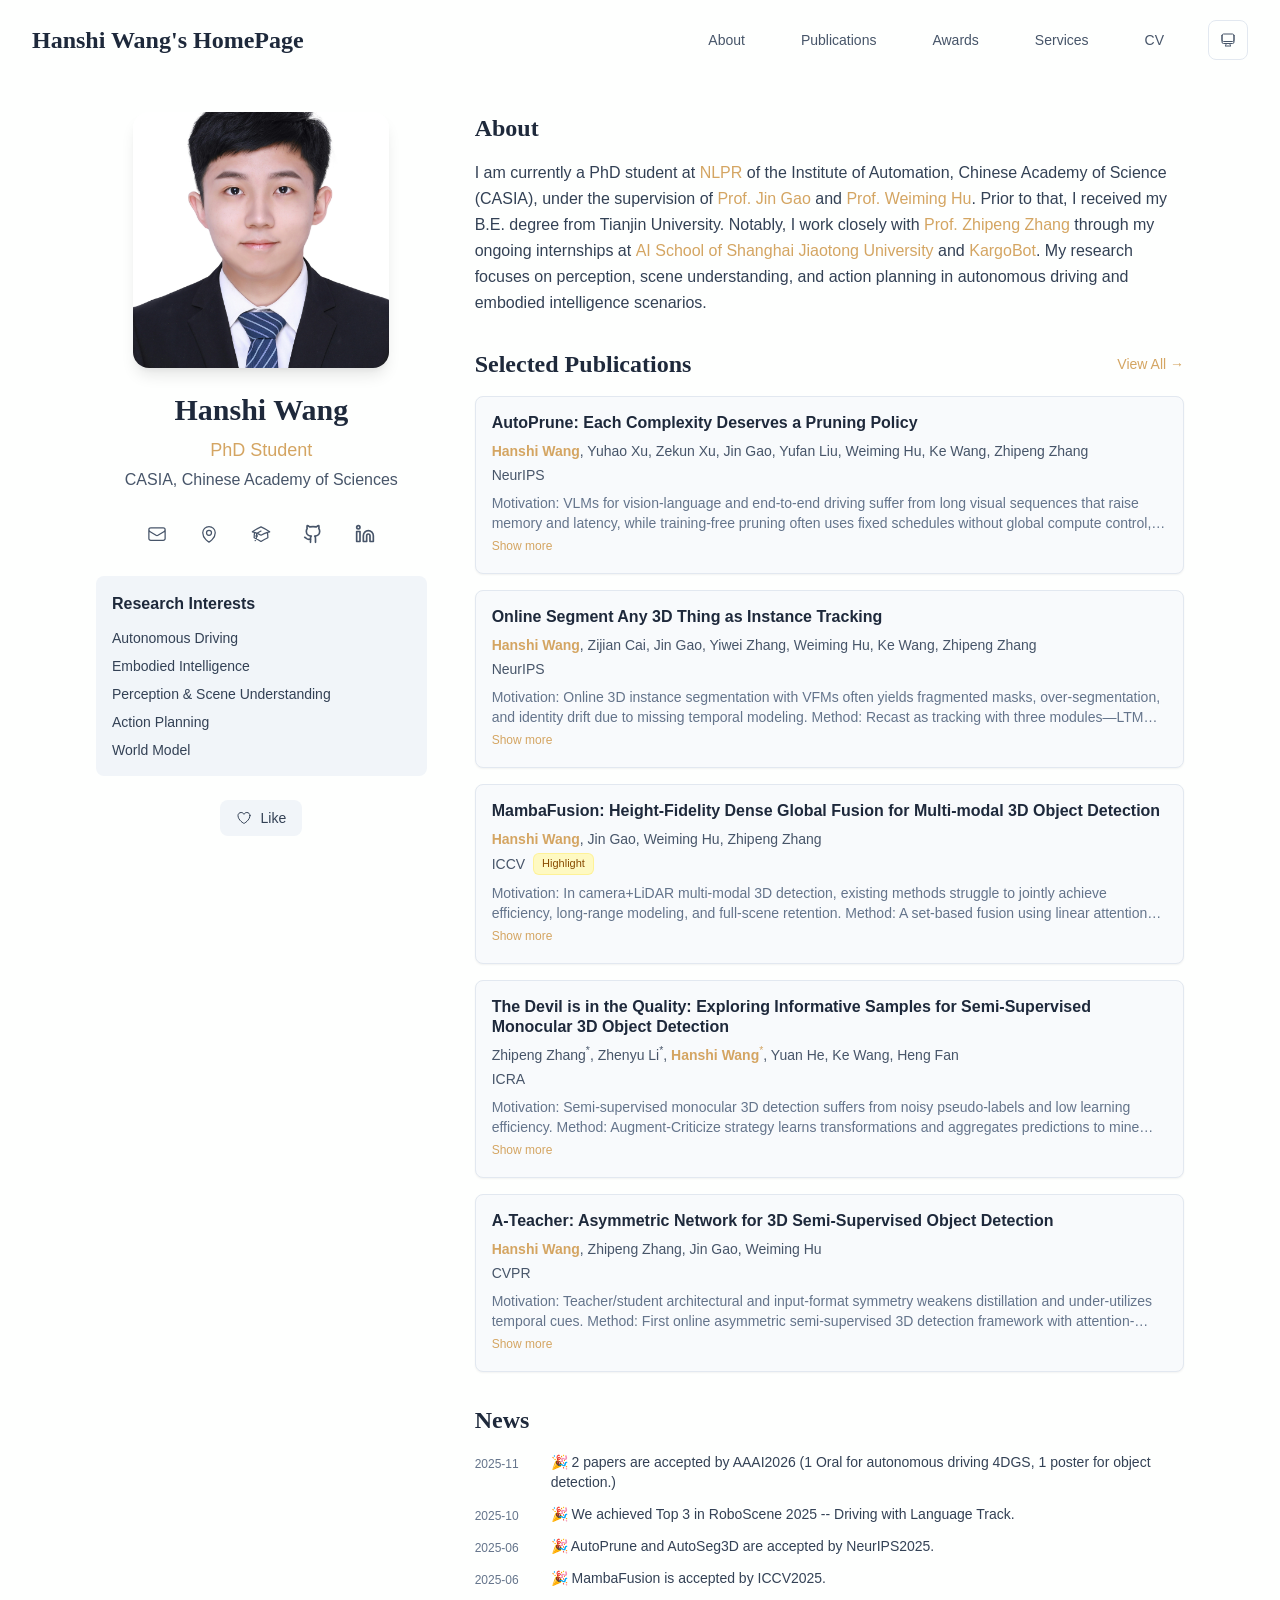
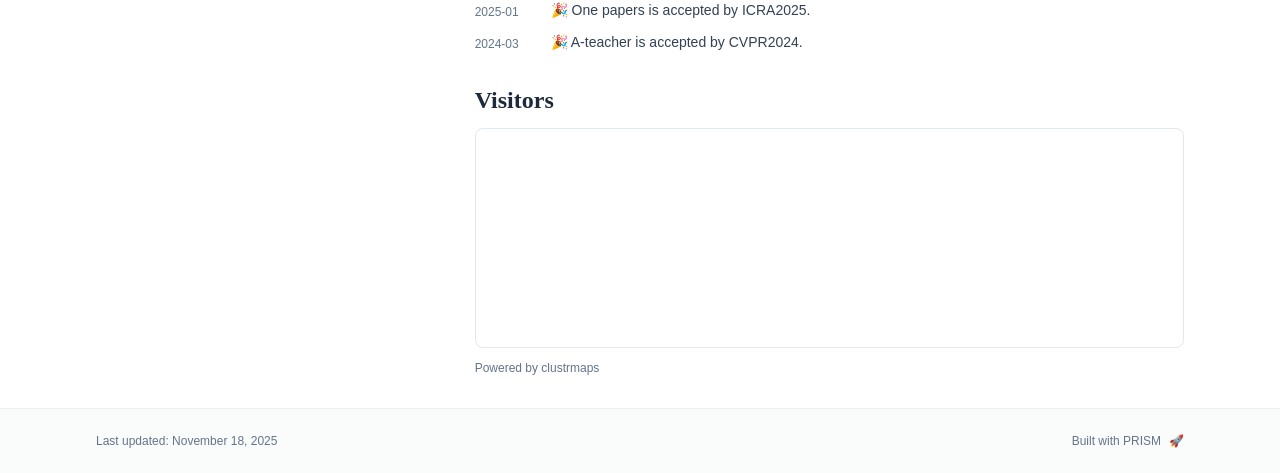
==== commit 1c8d43fd: "update site" ====
--- a/index.html
+++ b/index.html
@@ -1,4 +1,4 @@
-<!DOCTYPE html><html lang="en" class="scroll-smooth"><head><meta charSet="utf-8"/><meta name="viewport" content="width=device-width, initial-scale=1"/><link rel="preload" as="image" href="/hanshiwang.jpg"/><link rel="stylesheet" href="/_next/static/css/4c0b1ce5b906c74a.css" data-precedence="next"/><link rel="preload" as="script" fetchPriority="low" href="/_next/static/chunks/webpack-dcf9f18cf6e4eb9d.js"/><script src="/_next/static/chunks/4bd1b696-70b6d399998de86a.js" async=""></script><script src="/_next/static/chunks/684-50096e198fb40285.js" async=""></script><script src="/_next/static/chunks/main-app-04442ff7e82ddfff.js" async=""></script><script src="/_next/static/chunks/161-26b68443731f0363.js" async=""></script><script src="/_next/static/chunks/874-196dbf0660d69360.js" async=""></script><script src="/_next/static/chunks/560-dc25b2d8b8d763b3.js" async=""></script><script src="/_next/static/chunks/app/layout-bad29ffcb920f3d7.js" async=""></script><script src="/_next/static/chunks/12-4b59b9520356f054.js" async=""></script><script src="/_next/static/chunks/748-de18471bd34a4805.js" async=""></script><script src="/_next/static/chunks/app/page-5c5015fa4168351b.js" async=""></script><link rel="icon" href="/favicon.svg" type="image/svg+xml"/><link rel="dns-prefetch" href="https://google-fonts.jialeliu.com"/><link rel="preconnect" href="https://google-fonts.jialeliu.com" crossorigin=""/><link rel="preload" as="style" href="https://google-fonts.jialeliu.com/css2?family=Inter:wght@300;400;500;600;700&amp;family=Crimson+Text:ital,wght@0,400;0,600;1,400&amp;display=swap"/><link rel="stylesheet" id="gfonts-css" href="https://google-fonts.jialeliu.com/css2?family=Inter:wght@300;400;500;600;700&amp;family=Crimson+Text:ital,wght@0,400;0,600;1,400&amp;display=swap" media="print"/><script>
+<!DOCTYPE html><html lang="en" class="scroll-smooth"><head><meta charSet="utf-8"/><meta name="viewport" content="width=device-width, initial-scale=1"/><link rel="preload" as="image" href="/hanshiwang.jpg"/><link rel="stylesheet" href="/_next/static/css/4c0b1ce5b906c74a.css" data-precedence="next"/><link rel="preload" as="script" fetchPriority="low" href="/_next/static/chunks/webpack-dcf9f18cf6e4eb9d.js"/><script src="/_next/static/chunks/4bd1b696-70b6d399998de86a.js" async=""></script><script src="/_next/static/chunks/684-50096e198fb40285.js" async=""></script><script src="/_next/static/chunks/main-app-04442ff7e82ddfff.js" async=""></script><script src="/_next/static/chunks/161-26b68443731f0363.js" async=""></script><script src="/_next/static/chunks/874-196dbf0660d69360.js" async=""></script><script src="/_next/static/chunks/560-dc25b2d8b8d763b3.js" async=""></script><script src="/_next/static/chunks/app/layout-bad29ffcb920f3d7.js" async=""></script><script src="/_next/static/chunks/12-4b59b9520356f054.js" async=""></script><script src="/_next/static/chunks/227-e22cc8195e7a6718.js" async=""></script><script src="/_next/static/chunks/748-de18471bd34a4805.js" async=""></script><script src="/_next/static/chunks/app/page-9de374ec657ae2f5.js" async=""></script><link rel="preload" href="//clustrmaps.com/map_v2.js?d=ZZkNoHIIeYok_4__ZjpG6n9tZdzHIsZgQt5KLaaNEWc&amp;cl=ffffff&amp;w=a" as="script"/><link rel="icon" href="/favicon.svg" type="image/svg+xml"/><link rel="dns-prefetch" href="https://google-fonts.jialeliu.com"/><link rel="preconnect" href="https://google-fonts.jialeliu.com" crossorigin=""/><link rel="preload" as="style" href="https://google-fonts.jialeliu.com/css2?family=Inter:wght@300;400;500;600;700&amp;family=Crimson+Text:ital,wght@0,400;0,600;1,400&amp;display=swap"/><link rel="stylesheet" id="gfonts-css" href="https://google-fonts.jialeliu.com/css2?family=Inter:wght@300;400;500;600;700&amp;family=Crimson+Text:ital,wght@0,400;0,600;1,400&amp;display=swap" media="print"/><script>
               (function(){
                 var l = document.getElementById('gfonts-css');
                 if (!l) return;
@@ -21,4 +21,4 @@
                 root.classList.add('light');
                 root.setAttribute('data-theme', 'light');
               }
-            </script><title>Hanshi Wang&#x27;s HomePage</title><meta name="description" content="PhD student at the University of Example."/><meta name="author" content="Hanshi Wang"/><meta name="keywords" content="Hanshi Wang,PhD,Research,CASIA, Chinese Academy of Sciences"/><meta name="creator" content="Hanshi Wang"/><meta name="publisher" content="Hanshi Wang"/><meta property="og:title" content="Hanshi Wang&#x27;s HomePage"/><meta property="og:description" content="PhD student at the University of Example."/><meta property="og:site_name" content="Hanshi Wang&#x27;s Academic Website"/><meta property="og:locale" content="en_US"/><meta property="og:type" content="website"/><meta name="twitter:card" content="summary"/><meta name="twitter:title" content="Hanshi Wang&#x27;s HomePage"/><meta name="twitter:description" content="PhD student at the University of Example."/><link rel="icon" href="/favicon.svg"/><script>document.querySelectorAll('body link[rel="icon"], body link[rel="apple-touch-icon"]').forEach(el => document.head.appendChild(el))</script><script src="/_next/static/chunks/polyfills-42372ed130431b0a.js" noModule=""></script></head><body class="font-sans antialiased"><div style="visibility:hidden"><nav class="fixed top-0 left-0 right-0 z-50" data-headlessui-state=""><div class="transition-all duration-300 ease-out bg-transparent" style="transform:translateY(-100px)"><div class="max-w-7xl mx-auto px-4 sm:px-6 lg:px-8"><div class="flex justify-between items-center h-16 lg:h-20"><div class="flex-shrink-0" tabindex="0"><a class="text-xl lg:text-2xl font-serif font-semibold text-primary hover:text-accent transition-colors duration-200" href="/">Hanshi Wang&#x27;s HomePage</a></div><div class="hidden lg:block"><div class="ml-10 flex items-center space-x-8"><div class="flex items-baseline space-x-8"><a class="relative px-3 py-2 text-sm font-medium transition-all duration-200 rounded hover:bg-accent/10 hover:shadow-sm text-primary" href="/"><span class="relative z-10">About</span><div class="absolute inset-0 bg-accent/10 rounded-lg"></div></a><a class="relative px-3 py-2 text-sm font-medium transition-all duration-200 rounded hover:bg-accent/10 hover:shadow-sm text-neutral-600 hover:text-primary" href="/publications/"><span class="relative z-10">Publications</span></a><a class="relative px-3 py-2 text-sm font-medium transition-all duration-200 rounded hover:bg-accent/10 hover:shadow-sm text-neutral-600 hover:text-primary" href="/awards/"><span class="relative z-10">Awards</span></a><a class="relative px-3 py-2 text-sm font-medium transition-all duration-200 rounded hover:bg-accent/10 hover:shadow-sm text-neutral-600 hover:text-primary" href="/services/"><span class="relative z-10">Services</span></a><a class="relative px-3 py-2 text-sm font-medium transition-all duration-200 rounded hover:bg-accent/10 hover:shadow-sm text-neutral-600 hover:text-primary" href="/cv/"><span class="relative z-10">CV</span></a></div><div class="flex items-center justify-center w-10 h-10 rounded-lg border border-neutral-200 dark:border-[rgba(148,163,184,0.24)] bg-background dark:bg-neutral-800"><div class="w-4 h-4 rounded-full bg-neutral-300 animate-pulse"></div></div></div></div><div class="lg:hidden flex items-center space-x-2"><div class="flex items-center justify-center w-10 h-10 rounded-lg border border-neutral-200 dark:border-[rgba(148,163,184,0.24)] bg-background dark:bg-neutral-800"><div class="w-4 h-4 rounded-full bg-neutral-300 animate-pulse"></div></div><button class="inline-flex items-center justify-center p-2 rounded-md text-neutral-600 hover:text-primary hover:bg-neutral-100 dark:hover:bg-neutral-800 focus:outline-none focus:ring-2 focus:ring-inset focus:ring-accent transition-colors duration-200" id="headlessui-disclosure-button-«R5pdb»" type="button" aria-expanded="false" data-headlessui-state=""><span class="sr-only">Open main menu</span><div><svg xmlns="http://www.w3.org/2000/svg" fill="none" viewBox="0 0 24 24" stroke-width="1.5" stroke="currentColor" aria-hidden="true" data-slot="icon" class="block h-6 w-6"><path stroke-linecap="round" stroke-linejoin="round" d="M3.75 6.75h16.5M3.75 12h16.5m-16.5 5.25h16.5"></path></svg></div></button></div></div></div></div></nav><main class="min-h-screen pt-16 lg:pt-20"><div class="max-w-6xl mx-auto px-4 sm:px-6 lg:px-8 py-8 bg-background min-h-screen"><div class="grid grid-cols-1 lg:grid-cols-3 gap-12"><div class="lg:col-span-1"><div class="sticky top-8" style="opacity:0;transform:translateY(20px)"><div class="w-64 h-64 mx-auto mb-6 rounded-2xl overflow-hidden shadow-lg hover:shadow-xl transition-all duration-200 hover:scale-105"><img alt="Hanshi Wang" width="256" height="256" decoding="async" data-nimg="1" class="w-full h-full object-cover object-[32%_center]" style="color:transparent" src="/hanshiwang.jpg"/></div><div class="text-center mb-6"><h1 class="text-3xl font-serif font-bold text-primary mb-2">Hanshi Wang</h1><p class="text-lg text-accent font-medium mb-1">PhD Student</p><p class="text-neutral-600 mb-2">CASIA, Chinese Academy of Sciences</p></div><div class="flex flex-wrap justify-center gap-3 sm:gap-4 mb-6 relative px-2"><div class="relative"><button class="p-2 sm:p-2 transition-colors duration-200 text-neutral-600 dark:text-neutral-400 hover:text-accent" aria-label="Email"><svg xmlns="http://www.w3.org/2000/svg" fill="none" viewBox="0 0 24 24" stroke-width="1.5" stroke="currentColor" aria-hidden="true" data-slot="icon" class="h-5 w-5"><path stroke-linecap="round" stroke-linejoin="round" d="M21.75 6.75v10.5a2.25 2.25 0 0 1-2.25 2.25h-15a2.25 2.25 0 0 1-2.25-2.25V6.75m19.5 0A2.25 2.25 0 0 0 19.5 4.5h-15a2.25 2.25 0 0 0-2.25 2.25m19.5 0v.243a2.25 2.25 0 0 1-1.07 1.916l-7.5 4.615a2.25 2.25 0 0 1-2.36 0L3.32 8.91a2.25 2.25 0 0 1-1.07-1.916V6.75"></path></svg></button></div><div class="relative"><button class="p-2 sm:p-2 transition-colors duration-200 text-neutral-600 dark:text-neutral-400 hover:text-accent" aria-label="Location"><svg xmlns="http://www.w3.org/2000/svg" fill="none" viewBox="0 0 24 24" stroke-width="1.5" stroke="currentColor" aria-hidden="true" data-slot="icon" class="h-5 w-5"><path stroke-linecap="round" stroke-linejoin="round" d="M15 10.5a3 3 0 1 1-6 0 3 3 0 0 1 6 0Z"></path><path stroke-linecap="round" stroke-linejoin="round" d="M19.5 10.5c0 7.142-7.5 11.25-7.5 11.25S4.5 17.642 4.5 10.5a7.5 7.5 0 1 1 15 0Z"></path></svg></button></div><a href="https://scholar.google.com/citations?user=1i2DRI8AAAAJ" target="_blank" rel="noopener noreferrer" class="p-2 sm:p-2 text-neutral-600 dark:text-neutral-400 hover:text-accent transition-colors duration-200" aria-label="Google Scholar"><svg xmlns="http://www.w3.org/2000/svg" fill="none" viewBox="0 0 24 24" stroke-width="1.5" stroke="currentColor" aria-hidden="true" data-slot="icon" class="h-5 w-5"><path stroke-linecap="round" stroke-linejoin="round" d="M4.26 10.147a60.438 60.438 0 0 0-.491 6.347A48.62 48.62 0 0 1 12 20.904a48.62 48.62 0 0 1 8.232-4.41 60.46 60.46 0 0 0-.491-6.347m-15.482 0a50.636 50.636 0 0 0-2.658-.813A59.906 59.906 0 0 1 12 3.493a59.903 59.903 0 0 1 10.399 5.84c-.896.248-1.783.52-2.658.814m-15.482 0A50.717 50.717 0 0 1 12 13.489a50.702 50.702 0 0 1 7.74-3.342M6.75 15a.75.75 0 1 0 0-1.5.75.75 0 0 0 0 1.5Zm0 0v-3.675A55.378 55.378 0 0 1 12 8.443m-7.007 11.55A5.981 5.981 0 0 0 6.75 15.75v-1.5"></path></svg></a><a href="https://github.com/VERITAS12" target="_blank" rel="noopener noreferrer" class="p-2 sm:p-2 text-neutral-600 dark:text-neutral-400 hover:text-accent transition-colors duration-200" aria-label="GitHub"><svg xmlns="http://www.w3.org/2000/svg" width="24" height="24" viewBox="0 0 24 24" fill="none" stroke="currentColor" stroke-width="2" stroke-linecap="round" stroke-linejoin="round" class="lucide lucide-github h-5 w-5" aria-hidden="true"><path d="M15 22v-4a4.8 4.8 0 0 0-1-3.5c3 0 6-2 6-5.5.08-1.25-.27-2.48-1-3.5.28-1.15.28-2.35 0-3.5 0 0-1 0-3 1.5-2.64-.5-5.36-.5-8 0C6 2 5 2 5 2c-.3 1.15-.3 2.35 0 3.5A5.403 5.403 0 0 0 4 9c0 3.5 3 5.5 6 5.5-.39.49-.68 1.05-.85 1.65-.17.6-.22 1.23-.15 1.85v4"></path><path d="M9 18c-4.51 2-5-2-7-2"></path></svg></a><a href="https://www.linkedin.com/in/hanshiwang/" target="_blank" rel="noopener noreferrer" class="p-2 sm:p-2 text-neutral-600 dark:text-neutral-400 hover:text-accent transition-colors duration-200" aria-label="LinkedIn"><svg xmlns="http://www.w3.org/2000/svg" width="24" height="24" viewBox="0 0 24 24" fill="none" stroke="currentColor" stroke-width="2" stroke-linecap="round" stroke-linejoin="round" class="lucide lucide-linkedin h-5 w-5" aria-hidden="true"><path d="M16 8a6 6 0 0 1 6 6v7h-4v-7a2 2 0 0 0-2-2 2 2 0 0 0-2 2v7h-4v-7a6 6 0 0 1 6-6z"></path><rect width="4" height="12" x="2" y="9"></rect><circle cx="4" cy="4" r="2"></circle></svg></a></div><div class="bg-neutral-100 dark:bg-neutral-800 rounded-lg p-4 mb-6 hover:shadow-lg transition-all duration-200 hover:scale-[1.02]"><h3 class="font-semibold text-primary mb-3">Research Interests</h3><div class="space-y-2 text-sm text-neutral-700 dark:text-neutral-500"><div>Autonomous Driving</div><div>Embodied Intelligence</div><div>Perception &amp; Scene Understanding</div><div>Action Planning</div><div>World Model</div></div></div><div class="flex justify-center"><div class="relative"><button class="flex items-center space-x-2 px-4 py-2 rounded-lg font-medium text-sm transition-all duration-200 bg-neutral-100 dark:bg-neutral-800 text-neutral-700 dark:text-neutral-500 hover:bg-red-50 dark:hover:bg-red-900/20 hover:text-red-600 dark:hover:text-red-400 cursor-pointer" tabindex="0"><svg xmlns="http://www.w3.org/2000/svg" fill="none" viewBox="0 0 24 24" stroke-width="1.5" stroke="currentColor" aria-hidden="true" data-slot="icon" class="h-4 w-4"><path stroke-linecap="round" stroke-linejoin="round" d="M21 8.25c0-2.485-2.099-4.5-4.688-4.5-1.935 0-3.597 1.126-4.312 2.733-.715-1.607-2.377-2.733-4.313-2.733C5.1 3.75 3 5.765 3 8.25c0 7.22 9 12 9 12s9-4.78 9-12Z"></path></svg><span>Like</span></button></div></div></div></div><div class="lg:col-span-2 space-y-8"><section id="about" class="scroll-mt-24 space-y-8"><section style="opacity:0;transform:translateY(20px)"><h2 class="text-2xl font-serif font-bold text-primary mb-4">About</h2><div class="text-neutral-700 dark:text-neutral-600 leading-relaxed"><p class="mb-4 last:mb-0">I am currently a PhD student at <a href="https://nlpr.ia.ac.cn/en/" node="[object Object]" target="_blank" rel="noopener noreferrer" class="text-accent font-medium transition-all duration-200 rounded hover:bg-accent/10 hover:shadow-sm">NLPR</a> of the Institute of Automation, Chinese Academy of Science (CASIA), under the supervision of <a href="https://nlpr.ia.ac.cn/users/gaojin/index.htm" node="[object Object]" target="_blank" rel="noopener noreferrer" class="text-accent font-medium transition-all duration-200 rounded hover:bg-accent/10 hover:shadow-sm">Prof. Jin Gao</a> and <a href="https://people.ucas.ac.cn/~huweiming" node="[object Object]" target="_blank" rel="noopener noreferrer" class="text-accent font-medium transition-all duration-200 rounded hover:bg-accent/10 hover:shadow-sm">Prof. Weiming Hu</a>. Prior to that, I received my B.E. degree from Tianjin University. Notably, I work closely with <a href="https://zhipengzhang.cn/" node="[object Object]" target="_blank" rel="noopener noreferrer" class="text-accent font-medium transition-all duration-200 rounded hover:bg-accent/10 hover:shadow-sm">Prof.  Zhipeng Zhang</a> through my ongoing internships at <a href="https://www.shlab.org.cn/" node="[object Object]" target="_blank" rel="noopener noreferrer" class="text-accent font-medium transition-all duration-200 rounded hover:bg-accent/10 hover:shadow-sm">AI School of Shanghai Jiaotong University</a> and <a href="https://www.kargo-bot.com/" node="[object Object]" target="_blank" rel="noopener noreferrer" class="text-accent font-medium transition-all duration-200 rounded hover:bg-accent/10 hover:shadow-sm">KargoBot</a>. My research focuses on perception, scene understanding, and action planning in autonomous driving and embodied intelligence scenarios.</p></div></section><section style="opacity:0;transform:translateY(20px)"><div class="flex items-center justify-between mb-4"><h2 class="text-2xl font-serif font-bold text-primary">Selected Publications</h2><a class="text-accent hover:text-accent-dark text-sm font-medium transition-all duration-200 rounded hover:bg-accent/10 hover:shadow-sm" href="/#publications">View All →</a></div><div class="space-y-4"><div class="bg-neutral-50 dark:bg-neutral-800 p-4 rounded-lg shadow-sm border border-neutral-200 dark:border-[rgba(148,163,184,0.24)] hover:shadow-lg transition-all duration-200 hover:scale-[1.02]" style="opacity:0;transform:translateY(20px)"><h3 class="font-semibold text-primary mb-2 leading-tight">AutoPrune: Each Complexity Deserves a Pruning Policy</h3><p class="text-sm text-neutral-600 dark:text-neutral-500 mb-1"><span><span class="font-semibold text-accent">Hanshi Wang</span>, </span><span><span class="">Yuhao Xu</span>, </span><span><span class="">Zekun Xu</span>, </span><span><span class="">Jin Gao</span>, </span><span><span class="">Yufan Liu</span>, </span><span><span class="">Weiming Hu</span>, </span><span><span class="">Ke Wang</span>, </span><span><span class="">Zhipeng Zhang</span></span></p><p class="flex items-center gap-2 text-sm text-neutral-600 dark:text-neutral-500 mb-2"><span>NeurIPS</span></p><p class="text-sm text-neutral-500 dark:text-neutral-500 line-clamp-2">Motivation: VLMs for vision-language and end-to-end driving suffer from long visual sequences that raise memory and latency, while training-free pruning often uses fixed schedules without global compute control, which limits reasoning-heavy tasks. Method: AutoPrune estimates mutual information between early visual and textual tokens and maps it to a budget-constrained logistic retention curve, yielding per-sample and per-task token keep ratios across layers under any target token/FLOPs budget. Results: On LLaVA 1.5 7B and other VLM/VLA models, AutoPrune removes up to 89% visual tokens and cuts FLOPs by 76.8% while retaining 96.7% average accuracy, surpassing PDrop by 9.1% with consistent gains on VLM benchmarks and autonomous driving.</p><button type="button" class="mt-1 text-xs text-accent hover:text-accent-dark font-medium">Show more</button></div><div class="bg-neutral-50 dark:bg-neutral-800 p-4 rounded-lg shadow-sm border border-neutral-200 dark:border-[rgba(148,163,184,0.24)] hover:shadow-lg transition-all duration-200 hover:scale-[1.02]" style="opacity:0;transform:translateY(20px)"><h3 class="font-semibold text-primary mb-2 leading-tight">Online Segment Any 3D Thing as Instance Tracking</h3><p class="text-sm text-neutral-600 dark:text-neutral-500 mb-1"><span><span class="font-semibold text-accent">Hanshi Wang</span>, </span><span><span class="">Zijian Cai</span>, </span><span><span class="">Jin Gao</span>, </span><span><span class="">Yiwei Zhang</span>, </span><span><span class="">Weiming Hu</span>, </span><span><span class="">Ke Wang</span>, </span><span><span class="">Zhipeng Zhang</span></span></p><p class="flex items-center gap-2 text-sm text-neutral-600 dark:text-neutral-500 mb-2"><span>NeurIPS</span></p><p class="text-sm text-neutral-500 dark:text-neutral-500 line-clamp-2">Motivation: Online 3D instance segmentation with VFMs often yields fragmented masks, over-segmentation, and identity drift due to missing temporal modeling. Method: Recast as tracking with three modules—LTM (bounded track bank with confidence-gated Hungarian assignment), STM (distance-aware cross-frame attention for short-term context), and SCL (merge high-affinity fragments with joint 2D/3D reasoning and one-to-many supervision). Results: On ScanNet200, improves ESAM by 2.8 AP with real-time throughput and consistent gains on ScanNet, SceneNN, and 3RScan.</p><button type="button" class="mt-1 text-xs text-accent hover:text-accent-dark font-medium">Show more</button></div><div class="bg-neutral-50 dark:bg-neutral-800 p-4 rounded-lg shadow-sm border border-neutral-200 dark:border-[rgba(148,163,184,0.24)] hover:shadow-lg transition-all duration-200 hover:scale-[1.02]" style="opacity:0;transform:translateY(20px)"><h3 class="font-semibold text-primary mb-2 leading-tight">MambaFusion: Height-Fidelity Dense Global Fusion for Multi-modal 3D Object Detection</h3><p class="text-sm text-neutral-600 dark:text-neutral-500 mb-1"><span><span class="font-semibold text-accent">Hanshi Wang</span>, </span><span><span class="">Jin Gao</span>, </span><span><span class="">Weiming Hu</span>, </span><span><span class="">Zhipeng Zhang</span></span></p><p class="flex items-center gap-2 text-sm text-neutral-600 dark:text-neutral-500 mb-2"><span>ICCV</span><span class="inline-flex items-center gap-1"><span class="inline-flex items-center px-2 py-0.5 rounded-md text-[11px] font-medium bg-yellow-100 text-yellow-800 dark:bg-yellow-900/40 dark:text-yellow-200 border border-yellow-200/70 dark:border-yellow-800">Highlight</span></span></p><p class="text-sm text-neutral-500 dark:text-neutral-500 line-clamp-2">Motivation: In camera+LiDAR multi-modal 3D detection, existing methods struggle to jointly achieve efficiency, long-range modeling, and full-scene retention. Method: A set-based fusion using linear attention (Mamba) with Height-Fidelity LiDAR encoding and a Hybrid Mamba Block to align modalities, preserve height cues, and learn local/global context. Results: On nuScenes val, achieves 75.0 NDS, surpassing SOTA with faster inference; ICCV 2025 Highlight.</p><button type="button" class="mt-1 text-xs text-accent hover:text-accent-dark font-medium">Show more</button></div><div class="bg-neutral-50 dark:bg-neutral-800 p-4 rounded-lg shadow-sm border border-neutral-200 dark:border-[rgba(148,163,184,0.24)] hover:shadow-lg transition-all duration-200 hover:scale-[1.02]" style="opacity:0;transform:translateY(20px)"><h3 class="font-semibold text-primary mb-2 leading-tight">The Devil is in the Quality: Exploring Informative Samples for Semi-Supervised Monocular 3D Object Detection</h3><p class="text-sm text-neutral-600 dark:text-neutral-500 mb-1"><span><span class="">Zhipeng Zhang</span><sup class="ml-0 text-neutral-600 dark:text-neutral-500">*</sup>, </span><span><span class="">Zhenyu Li</span><sup class="ml-0 text-neutral-600 dark:text-neutral-500">*</sup>, </span><span><span class="font-semibold text-accent">Hanshi Wang</span><sup class="ml-0 text-accent">*</sup>, </span><span><span class="">Yuan He</span>, </span><span><span class="">Ke Wang</span>, </span><span><span class="">Heng Fan</span></span></p><p class="flex items-center gap-2 text-sm text-neutral-600 dark:text-neutral-500 mb-2"><span>ICRA</span></p><p class="text-sm text-neutral-500 dark:text-neutral-500 line-clamp-2">Motivation: Semi-supervised monocular 3D detection suffers from noisy pseudo-labels and low learning efficiency. Method: Augment-Criticize strategy learns transformations and aggregates predictions to mine reliable pseudo-labels; Critical Retraining Strategy dynamically evaluates pseudo-label contributions to suppress noise. Results: Applied to MonoDLE and MonoFlex, yields significant gains, showing effectiveness and generality.</p><button type="button" class="mt-1 text-xs text-accent hover:text-accent-dark font-medium">Show more</button></div><div class="bg-neutral-50 dark:bg-neutral-800 p-4 rounded-lg shadow-sm border border-neutral-200 dark:border-[rgba(148,163,184,0.24)] hover:shadow-lg transition-all duration-200 hover:scale-[1.02]" style="opacity:0;transform:translateY(20px)"><h3 class="font-semibold text-primary mb-2 leading-tight">A-Teacher: Asymmetric Network for 3D Semi-Supervised Object Detection</h3><p class="text-sm text-neutral-600 dark:text-neutral-500 mb-1"><span><span class="font-semibold text-accent">Hanshi Wang</span>, </span><span><span class="">Zhipeng Zhang</span>, </span><span><span class="">Jin Gao</span>, </span><span><span class="">Weiming Hu</span></span></p><p class="flex items-center gap-2 text-sm text-neutral-600 dark:text-neutral-500 mb-2"><span>CVPR</span></p><p class="text-sm text-neutral-500 dark:text-neutral-500 line-clamp-2">Motivation: Teacher/student architectural and input-format symmetry weakens distillation and under-utilizes temporal cues. Method: First online asymmetric semi-supervised 3D detection framework with attention-based refinement, leveraging past/future cues in a divide-and-conquer strategy to correct poor detections, misses, and false positives. Results: On Waymo, boosts mAP (L1) by 4.7 over prior SOTA with fewer training resources.</p><button type="button" class="mt-1 text-xs text-accent hover:text-accent-dark font-medium">Show more</button></div></div></section><section style="opacity:0;transform:translateY(20px)"><h2 class="text-2xl font-serif font-bold text-primary mb-4">News</h2><div class="space-y-3"><div class="flex items-start space-x-3"><span class="text-xs text-neutral-500 mt-1 w-16 flex-shrink-0">2025-11</span><p class="text-sm text-neutral-700">🎉 2 papers are accepted by AAAI2026 (1 Oral for autonomous driving 4DGS, 1 poster for object detection.)</p></div><div class="flex items-start space-x-3"><span class="text-xs text-neutral-500 mt-1 w-16 flex-shrink-0">2025-10</span><p class="text-sm text-neutral-700">🎉 We achieved Top 3 in RoboScene 2025 -- Driving with Language Track.</p></div><div class="flex items-start space-x-3"><span class="text-xs text-neutral-500 mt-1 w-16 flex-shrink-0">2025-06</span><p class="text-sm text-neutral-700">🎉 AutoPrune and AutoSeg3D are accepted by NeurIPS2025.</p></div><div class="flex items-start space-x-3"><span class="text-xs text-neutral-500 mt-1 w-16 flex-shrink-0">2025-06</span><p class="text-sm text-neutral-700">🎉 MambaFusion is accepted by ICCV2025.</p></div><div class="flex items-start space-x-3"><span class="text-xs text-neutral-500 mt-1 w-16 flex-shrink-0">2025-01</span><p class="text-sm text-neutral-700">🎉 One papers is accepted by ICRA2025.</p></div><div class="flex items-start space-x-3"><span class="text-xs text-neutral-500 mt-1 w-16 flex-shrink-0">2024-03</span><p class="text-sm text-neutral-700">🎉 A-teacher is accepted by CVPR2024.</p></div></div></section><section class="space-y-3"><h2 class="text-2xl font-serif font-bold text-primary">Visitors</h2><div class="rounded-lg border border-neutral-200 dark:border-neutral-800 bg-white dark:bg-neutral-900 p-2 min-h-[220px]"></div><p class="text-xs text-neutral-500">Powered by <!-- -->clustrmaps</p></section></section></div></div></div><!--$--><!--/$--><!--$--><!--/$--></main><footer class="border-t border-neutral-200/50 bg-neutral-50/50 dark:bg-neutral-900/50 dark:border-neutral-700/50"><div class="max-w-6xl mx-auto px-4 sm:px-6 lg:px-8 py-6"><div class="flex flex-col sm:flex-row justify-between items-center gap-2"><p class="text-xs text-neutral-500">Last updated: <!-- -->November 18, 2025</p><p class="text-xs text-neutral-500 flex items-center"><a href="https://github.com/xyjoey/PRISM" target="_blank" rel="noopener noreferrer">Built with PRISM</a><span class="ml-2">🚀</span></p></div></div></footer></div><script src="/_next/static/chunks/webpack-dcf9f18cf6e4eb9d.js" async=""></script><script>(self.__next_f=self.__next_f||[]).push([0])</script><script>self.__next_f.push([1,"1:\"$Sreact.fragment\"\n2:I[3719,[\"161\",\"static/chunks/161-26b68443731f0363.js\",\"874\",\"static/chunks/874-196dbf0660d69360.js\",\"560\",\"static/chunks/560-dc25b2d8b8d763b3.js\",\"177\",\"static/chunks/app/layout-bad29ffcb920f3d7.js\"],\"ThemeProvider\"]\n3:I[768,[\"161\",\"static/chunks/161-26b68443731f0363.js\",\"874\",\"static/chunks/874-196dbf0660d69360.js\",\"560\",\"static/chunks/560-dc25b2d8b8d763b3.js\",\"177\",\"static/chunks/app/layout-bad29ffcb920f3d7.js\"],\"default\"]\n4:I[7555,[],\"\"]\n5:I[1295,[],\"\"]\n6:I[2548,[\"161\",\"static/chunks/161-26b68443731f0363.js\",\"874\",\"static/chunks/874-196dbf0660d69360.js\",\"560\",\"static/chunks/560-dc25b2d8b8d763b3.js\",\"177\",\"static/chunks/app/layout-bad29ffcb920f3d7.js\"],\"default\"]\n7:I[7437,[\"161\",\"static/chunks/161-26b68443731f0363.js\",\"12\",\"static/chunks/12-4b59b9520356f054.js\",\"874\",\"static/chunks/874-196dbf0660d69360.js\",\"748\",\"static/chunks/748-de18471bd34a4805.js\",\"974\",\"static/chunks/app/page-5c5015fa4168351b.js\"],\"default\"]\n8:I[9507,[\"161\",\"static/chunks/161-26b68443731f0363.js\",\"12\",\"static/chunks/12-4b59b9520356f054.js\",\"874\",\"static/chunks/874-196dbf0660d69360.js\",\"748\",\"static/chunks/748-de18471bd34a4805.js\",\"974\",\"static/chunks/app/page-5c5015fa4168351b.js\"],\"default\"]\n9:I[5218,[\"161\",\"static/chunks/161-26b68443731f0363.js\",\"12\",\"static/chunks/12-4b59b9520356f054.js\",\"874\",\"static/chunks/874-196dbf0660d69360.js\",\"748\",\"static/chunks/748-de18471bd34a4805.js\",\"974\",\"static/chunks/app/page-5c5015fa4168351b.js\"],\"default\"]\na:I[1990,[\"161\",\"static/chunks/161-26b68443731f0363.js\",\"12\",\"static/chunks/12-4b59b9520356f054.js\",\"874\",\"static/chunks/874-196dbf0660d69360.js\",\"748\",\"static/chunks/748-de18471bd34a4805.js\",\"974\",\"static/chunks/app/page-5c5015fa4168351b.js\"],\"default\"]\nb:I[1944,[\"161\",\"static/chunks/161-26b68443731f0363.js\",\"12\",\"static/chunks/12-4b59b9520356f054.js\",\"874\",\"static/chunks/874-196dbf0660d69360.js\",\"748\",\"static/chunks/748-de18471bd34a4805.js\",\"974\",\"static/chunks/app/page-5c5015fa4168351b.js\"],\"default\"]\nc:I[9665,[],\"MetadataBoundary\"]\ne:I[9665,[],\"OutletBoundary\"]\n11:I[4911,[],\""])</script><script>self.__next_f.push([1,"AsyncMetadataOutlet\"]\n13:I[9665,[],\"ViewportBoundary\"]\n15:I[6614,[],\"\"]\n:HL[\"/_next/static/css/4c0b1ce5b906c74a.css\",\"style\"]\n"])</script><script>self.__next_f.push([1,"0:{\"P\":null,\"b\":\"Ae07gsIAgHr78w2ZPTw-B\",\"p\":\"\",\"c\":[\"\",\"\"],\"i\":false,\"f\":[[[\"\",{\"children\":[\"__PAGE__\",{}]},\"$undefined\",\"$undefined\",true],[\"\",[\"$\",\"$1\",\"c\",{\"children\":[[[\"$\",\"link\",\"0\",{\"rel\":\"stylesheet\",\"href\":\"/_next/static/css/4c0b1ce5b906c74a.css\",\"precedence\":\"next\",\"crossOrigin\":\"$undefined\",\"nonce\":\"$undefined\"}]],[\"$\",\"html\",null,{\"lang\":\"en\",\"className\":\"scroll-smooth\",\"suppressHydrationWarning\":true,\"children\":[[\"$\",\"head\",null,{\"children\":[[\"$\",\"link\",null,{\"rel\":\"icon\",\"href\":\"/favicon.svg\",\"type\":\"image/svg+xml\"}],[\"$\",\"link\",null,{\"rel\":\"dns-prefetch\",\"href\":\"https://google-fonts.jialeliu.com\"}],[\"$\",\"link\",null,{\"rel\":\"preconnect\",\"href\":\"https://google-fonts.jialeliu.com\",\"crossOrigin\":\"\"}],[\"$\",\"link\",null,{\"rel\":\"preload\",\"as\":\"style\",\"href\":\"https://google-fonts.jialeliu.com/css2?family=Inter:wght@300;400;500;600;700\u0026family=Crimson+Text:ital,wght@0,400;0,600;1,400\u0026display=swap\"}],[\"$\",\"link\",null,{\"rel\":\"stylesheet\",\"id\":\"gfonts-css\",\"href\":\"https://google-fonts.jialeliu.com/css2?family=Inter:wght@300;400;500;600;700\u0026family=Crimson+Text:ital,wght@0,400;0,600;1,400\u0026display=swap\",\"media\":\"print\"}],[\"$\",\"script\",null,{\"dangerouslySetInnerHTML\":{\"__html\":\"\\n              (function(){\\n                var l = document.getElementById('gfonts-css');\\n                if (!l) return;\\n                if (l.media !== 'all') {\\n                  l.addEventListener('load', function(){ try { l.media = 'all'; } catch(e){} });\\n                }\\n              })();\\n            \"}}],[\"$\",\"noscript\",null,{\"children\":[\"$\",\"link\",null,{\"rel\":\"stylesheet\",\"href\":\"https://google-fonts.jialeliu.com/css2?family=Inter:wght@300;400;500;600;700\u0026family=Crimson+Text:ital,wght@0,400;0,600;1,400\u0026display=swap\"}]}],[\"$\",\"script\",null,{\"dangerouslySetInnerHTML\":{\"__html\":\"\\n              try {\\n                const theme = localStorage.getItem('theme-storage');\\n                const parsed = theme ? JSON.parse(theme) : null;\\n                const setting = parsed?.state?.theme || 'system';\\n                const prefersDark = typeof window !== 'undefined' \u0026\u0026 window.matchMedia \u0026\u0026 window.matchMedia('(prefers-color-scheme: dark)').matches;\\n                const effective = setting === 'dark' ? 'dark' : (setting === 'light' ? 'light' : (prefersDark ? 'dark' : 'light'));\\n                var root = document.documentElement;\\n                root.classList.add(effective);\\n                root.setAttribute('data-theme', effective);\\n              } catch (e) {\\n                var root = document.documentElement;\\n                root.classList.add('light');\\n                root.setAttribute('data-theme', 'light');\\n              }\\n            \"}}]]}],[\"$\",\"body\",null,{\"className\":\"font-sans antialiased\",\"children\":[\"$\",\"$L2\",null,{\"children\":[[\"$\",\"$L3\",null,{\"items\":[{\"title\":\"About\",\"type\":\"page\",\"target\":\"about\",\"href\":\"/\"},{\"title\":\"Publications\",\"type\":\"page\",\"target\":\"publications\",\"href\":\"/publications\"},{\"title\":\"Awards\",\"type\":\"page\",\"target\":\"awards\",\"href\":\"/awards\"},{\"title\":\"Services\",\"type\":\"page\",\"target\":\"services\",\"href\":\"/services\"},{\"title\":\"CV\",\"type\":\"page\",\"target\":\"cv\",\"href\":\"/cv\"}],\"siteTitle\":\"Hanshi Wang's HomePage\",\"enableOnePageMode\":false}],[\"$\",\"main\",null,{\"className\":\"min-h-screen pt-16 lg:pt-20\",\"children\":[\"$\",\"$L4\",null,{\"parallelRouterKey\":\"children\",\"error\":\"$undefined\",\"errorStyles\":\"$undefined\",\"errorScripts\":\"$undefined\",\"template\":[\"$\",\"$L5\",null,{}],\"templateStyles\":\"$undefined\",\"templateScripts\":\"$undefined\",\"notFound\":[[[\"$\",\"title\",null,{\"children\":\"404: This page could not be found.\"}],[\"$\",\"div\",null,{\"style\":{\"fontFamily\":\"system-ui,\\\"Segoe UI\\\",Roboto,Helvetica,Arial,sans-serif,\\\"Apple Color Emoji\\\",\\\"Segoe UI Emoji\\\"\",\"height\":\"100vh\",\"textAlign\":\"center\",\"display\":\"flex\",\"flexDirection\":\"column\",\"alignItems\":\"center\",\"justifyContent\":\"center\"},\"children\":[\"$\",\"div\",null,{\"children\":[[\"$\",\"style\",null,{\"dangerouslySetInnerHTML\":{\"__html\":\"body{color:#000;background:#fff;margin:0}.next-error-h1{border-right:1px solid rgba(0,0,0,.3)}@media (prefers-color-scheme:dark){body{color:#fff;background:#000}.next-error-h1{border-right:1px solid rgba(255,255,255,.3)}}\"}}],[\"$\",\"h1\",null,{\"className\":\"next-error-h1\",\"style\":{\"display\":\"inline-block\",\"margin\":\"0 20px 0 0\",\"padding\":\"0 23px 0 0\",\"fontSize\":24,\"fontWeight\":500,\"verticalAlign\":\"top\",\"lineHeight\":\"49px\"},\"children\":404}],[\"$\",\"div\",null,{\"style\":{\"display\":\"inline-block\"},\"children\":[\"$\",\"h2\",null,{\"style\":{\"fontSize\":14,\"fontWeight\":400,\"lineHeight\":\"49px\",\"margin\":0},\"children\":\"This page could not be found.\"}]}]]}]}]],[]],\"forbidden\":\"$undefined\",\"unauthorized\":\"$undefined\"}]}],[\"$\",\"$L6\",null,{\"lastUpdated\":\"November 18, 2025\"}]]}]}]]}]]}],{\"children\":[\"__PAGE__\",[\"$\",\"$1\",\"c\",{\"children\":[[\"$\",\"div\",null,{\"className\":\"max-w-6xl mx-auto px-4 sm:px-6 lg:px-8 py-8 bg-background min-h-screen\",\"children\":[\"$\",\"div\",null,{\"className\":\"grid grid-cols-1 lg:grid-cols-3 gap-12\",\"children\":[[\"$\",\"div\",null,{\"className\":\"lg:col-span-1\",\"children\":[\"$\",\"$L7\",null,{\"author\":{\"name\":\"Hanshi Wang\",\"title\":\"PhD Student\",\"institution\":\"CASIA, Chinese Academy of Sciences\",\"avatar\":\"/hanshiwang.jpg\"},\"social\":{\"email\":\"hanshi.wang.cv@outlook.com\",\"location\":\"City, Country\",\"location_url\":\"https://maps.google.com\",\"location_details\":[\"Haidian, Beijing, China\"],\"google_scholar\":\"https://scholar.google.com/citations?user=1i2DRI8AAAAJ\",\"github\":\"https://github.com/VERITAS12\",\"linkedin\":\"https://www.linkedin.com/in/hanshiwang/\"},\"features\":{\"enable_likes\":true,\"enable_one_page_mode\":false},\"researchInterests\":[\"Autonomous Driving\",\"Embodied Intelligence\",\"Perception \u0026 Scene Understanding\",\"Action Planning\",\"World Model\"]}]}],[\"$\",\"div\",null,{\"className\":\"lg:col-span-2 space-y-8\",\"children\":[[\"$\",\"section\",\"about\",{\"id\":\"about\",\"className\":\"scroll-mt-24 space-y-8\",\"children\":[[[\"$\",\"$L8\",\"about\",{\"content\":\"I am currently a PhD student at [NLPR](https://nlpr.ia.ac.cn/en/) of the Institute of Automation, Chinese Academy of Science (CASIA), under the supervision of [Prof. Jin Gao](https://nlpr.ia.ac.cn/users/gaojin/index.htm) and [Prof. Weiming Hu](https://people.ucas.ac.cn/~huweiming). Prior to that, I received my B.E. degree from Tianjin University. Notably, I work closely with [Prof.  Zhipeng Zhang](https://zhipengzhang.cn/) through my ongoing internships at [AI School of Shanghai Jiaotong University](https://www.shlab.org.cn/) and [KargoBot](https://www.kargo-bot.com/). My research focuses on perception, scene understanding, and action planning in autonomous driving and embodied intelligence scenarios.\\n\",\"title\":\"About\"}],[\"$\",\"$L9\",\"featured_publications\",{\"publications\":[{\"id\":\"wang2025autoprune\",\"title\":\"AutoPrune: Each Complexity Deserves a Pruning Policy\",\"authors\":[{\"name\":\"Hanshi Wang\",\"isHighlighted\":true,\"isCorresponding\":false,\"isCoAuthor\":false},{\"name\":\"Yuhao Xu\",\"isHighlighted\":false,\"isCorresponding\":false,\"isCoAuthor\":false},{\"name\":\"Zekun Xu\",\"isHighlighted\":false,\"isCorresponding\":false,\"isCoAuthor\":false},{\"name\":\"Jin Gao\",\"isHighlighted\":false,\"isCorresponding\":false,\"isCoAuthor\":false},{\"name\":\"Yufan Liu\",\"isHighlighted\":false,\"isCorresponding\":false,\"isCoAuthor\":false},{\"name\":\"Weiming Hu\",\"isHighlighted\":false,\"isCorresponding\":false,\"isCoAuthor\":false},{\"name\":\"Ke Wang\",\"isHighlighted\":false,\"isCorresponding\":false,\"isCoAuthor\":false},{\"name\":\"Zhipeng Zhang\",\"isHighlighted\":false,\"isCorresponding\":false,\"isCoAuthor\":false}],\"year\":2025,\"type\":\"conference\",\"status\":\"published\",\"tags\":[],\"keywords\":\"$0:f:0:1:2:children:1:props:children:0:props:children:props:children:1:props:children:0:props:children:0:1:props:publications:0:tags\",\"researchArea\":\"machine-learning\",\"journal\":\"\",\"conference\":\"NeurIPS\",\"url\":\"https://arxiv.org/abs/2509.23931\",\"code\":\"https://github.com/AutoLab-SAI-SJTU/AutoPrune\",\"abstract\":\"\",\"description\":\"Motivation: VLMs for vision-language and end-to-end driving suffer from long visual sequences that raise memory and latency, while training-free pruning often uses fixed schedules without global compute control, which limits reasoning-heavy tasks. Method: AutoPrune estimates mutual information between early visual and textual tokens and maps it to a budget-constrained logistic retention curve, yielding per-sample and per-task token keep ratios across layers under any target token/FLOPs budget. Results: On LLaVA 1.5 7B and other VLM/VLA models, AutoPrune removes up to 89% visual tokens and cuts FLOPs by 76.8% while retaining 96.7% average accuracy, surpassing PDrop by 9.1% with consistent gains on VLM benchmarks and autonomous driving.\",\"selected\":true,\"preview\":\"AutoPrune.png\",\"bibtex\":\"@inproceedings{wang2025autoprune,\\n  title = {AutoPrune: Each Complexity Deserves a Pruning Policy},\\n  author = {Hanshi Wang, Yuhao Xu, Zekun Xu, Jin Gao, Yufan Liu, Weiming Hu, Ke Wang, Zhipeng Zhang},\\n  year = {2025},\\n  booktitle = {NeurIPS},\\n  url = {https://arxiv.org/abs/2509.23931}\\n}\"},{\"id\":\"wang2025autosam3d\",\"title\":\"Online Segment Any 3D Thing as Instance Tracking\",\"authors\":[{\"name\":\"Hanshi Wang\",\"isHighlighted\":true,\"isCorresponding\":false,\"isCoAuthor\":false},{\"name\":\"Zijian Cai\",\"isHighlighted\":false,\"isCorresponding\":false,\"isCoAuthor\":false},{\"name\":\"Jin Gao\",\"isHighlighted\":false,\"isCorresponding\":false,\"isCoAuthor\":false},{\"name\":\"Yiwei Zhang\",\"isHighlighted\":false,\"isCorresponding\":false,\"isCoAuthor\":false},{\"name\":\"Weiming Hu\",\"isHighlighted\":false,\"isCorresponding\":false,\"isCoAuthor\":false},{\"name\":\"Ke Wang\",\"isHighlighted\":false,\"isCorresponding\":false,\"isCoAuthor\":false},{\"name\":\"Zhipeng Zhang\",\"isHighlighted\":false,\"isCorresponding\":false,\"isCoAuthor\":false}],\"year\":2025,\"type\":\"conference\",\"status\":\"published\",\"tags\":[],\"keywords\":\"$0:f:0:1:2:children:1:props:children:0:props:children:props:children:1:props:children:0:props:children:0:1:props:publications:1:tags\",\"researchArea\":\"machine-learning\",\"journal\":\"\",\"conference\":\"NeurIPS\",\"abstract\":\"\",\"description\":\"Motivation: Online 3D instance segmentation with VFMs often yields fragmented masks, over-segmentation, and identity drift due to missing temporal modeling. Method: Recast as tracking with three modules—LTM (bounded track bank with confidence-gated Hungarian assignment), STM (distance-aware cross-frame attention for short-term context), and SCL (merge high-affinity fragments with joint 2D/3D reasoning and one-to-many supervision). Results: On ScanNet200, improves ESAM by 2.8 AP with real-time throughput and consistent gains on ScanNet, SceneNN, and 3RScan.\",\"selected\":true,\"preview\":\"AutoSAM.png\",\"bibtex\":\"@inproceedings{wang2025autosam3d,\\n  title = {Online Segment Any 3D Thing as Instance Tracking},\\n  author = {Hanshi Wang, Zijian Cai, Jin Gao, Yiwei Zhang, Weiming Hu, Ke Wang, Zhipeng Zhang},\\n  year = {2025},\\n  booktitle = {NeurIPS}\\n}\"},{\"id\":\"wang2025mambafusion\",\"title\":\"MambaFusion: Height-Fidelity Dense Global Fusion for Multi-modal 3D Object Detection\",\"authors\":[{\"name\":\"Hanshi Wang\",\"isHighlighted\":true,\"isCorresponding\":false,\"isCoAuthor\":false},{\"name\":\"Jin Gao\",\"isHighlighted\":false,\"isCorresponding\":false,\"isCoAuthor\":false},{\"name\":\"Weiming Hu\",\"isHighlighted\":false,\"isCorresponding\":false,\"isCoAuthor\":false},{\"name\":\"Zhipeng Zhang\",\"isHighlighted\":false,\"isCorresponding\":false,\"isCoAuthor\":false}],\"year\":2025,\"type\":\"conference\",\"status\":\"published\",\"tags\":[],\"keywords\":\"$0:f:0:1:2:children:1:props:children:0:props:children:props:children:1:props:children:0:props:children:0:1:props:publications:2:tags\",\"researchArea\":\"machine-learning\",\"journal\":\"\",\"conference\":\"ICCV\",\"url\":\"https://arxiv.org/abs/2507.04369\",\"code\":\"https://github.com/AutoLab-SAI-SJTU/MambaFusion\",\"abstract\":\"\",\"description\":\"Motivation: In camera+LiDAR multi-modal 3D detection, existing methods struggle to jointly achieve efficiency, long-range modeling, and full-scene retention. Method: A set-based fusion using linear attention (Mamba) with Height-Fidelity LiDAR encoding and a Hybrid Mamba Block to align modalities, preserve height cues, and learn local/global context. Results: On nuScenes val, achieves 75.0 NDS, surpassing SOTA with faster inference; ICCV 2025 Highlight.\",\"selected\":true,\"preview\":\"mambafusion.png\",\"bibtex\":\"@inproceedings{wang2025mambafusion,\\n  title = {MambaFusion: Height-Fidelity Dense Global Fusion for Multi-modal 3D Object Detection},\\n  author = {Hanshi Wang, Jin Gao, Weiming Hu, Zhipeng Zhang},\\n  year = {2025},\\n  booktitle = {ICCV},\\n  note = {Highlight},\\n  url = {https://arxiv.org/abs/2507.04369}\\n}\",\"awards\":[\"Highlight\"]},{\"id\":\"wang2025devilquality\",\"title\":\"The Devil is in the Quality: Exploring Informative Samples for Semi-Supervised Monocular 3D Object Detection\",\"authors\":[{\"name\":\"Zhipeng Zhang\",\"isHighlighted\":false,\"isCorresponding\":true,\"isCoAuthor\":false},{\"name\":\"Zhenyu Li\",\"isHighlighted\":false,\"isCorresponding\":true,\"isCoAuthor\":false},{\"name\":\"Hanshi Wang\",\"isHighlighted\":true,\"isCorresponding\":true,\"isCoAuthor\":false},{\"name\":\"Yuan He\",\"isHighlighted\":false,\"isCorresponding\":false,\"isCoAuthor\":false},{\"name\":\"Ke Wang\",\"isHighlighted\":false,\"isCorresponding\":false,\"isCoAuthor\":false},{\"name\":\"Heng Fan\",\"isHighlighted\":false,\"isCorresponding\":false,\"isCoAuthor\":false}],\"year\":2025,\"type\":\"conference\",\"status\":\"published\",\"tags\":[],\"keywords\":\"$0:f:0:1:2:children:1:props:children:0:props:children:props:children:1:props:children:0:props:children:0:1:props:publications:3:tags\",\"researchArea\":\"machine-learning\",\"journal\":\"\",\"conference\":\"ICRA\",\"abstract\":\"\",\"description\":\"Motivation: Semi-supervised monocular 3D detection suffers from noisy pseudo-labels and low learning efficiency. Method: Augment-Criticize strategy learns transformations and aggregates predictions to mine reliable pseudo-labels; Critical Retraining Strategy dynamically evaluates pseudo-label contributions to suppress noise. Results: Applied to MonoDLE and MonoFlex, yields significant gains, showing effectiveness and generality.\",\"selected\":true,\"preview\":\"aug_cri.png\",\"bibtex\":\"@inproceedings{wang2025devilquality,\\n  title = {The Devil is in the Quality: Exploring Informative Samples for Semi-Supervised Monocular 3D Object Detection},\\n  author = {Zhipeng Zhang, Zhenyu Li, Hanshi Wang, Yuan He, Ke Wang, Heng Fan},\\n  year = {2025},\\n  booktitle = {ICRA}\\n}\"},{\"id\":\"wang2024ateacher\",\"title\":\"A-Teacher: Asymmetric Network for 3D Semi-Supervised Object Detection\",\"authors\":[{\"name\":\"Hanshi Wang\",\"isHighlighted\":true,\"isCorresponding\":false,\"isCoAuthor\":false},{\"name\":\"Zhipeng Zhang\",\"isHighlighted\":false,\"isCorresponding\":false,\"isCoAuthor\":false},{\"name\":\"Jin Gao\",\"isHighlighted\":false,\"isCorresponding\":false,\"isCoAuthor\":false},{\"name\":\"Weiming Hu\",\"isHighlighted\":false,\"isCorresponding\":false,\"isCoAuthor\":false}],\"year\":2024,\"type\":\"conference\",\"status\":\"published\",\"tags\":[],\"keywords\":\"$0:f:0:1:2:children:1:props:children:0:props:children:props:children:1:props:children:0:props:children:0:1:props:publications:4:tags\",\"researchArea\":\"machine-learning\",\"journal\":\"\",\"conference\":\"CVPR\",\"url\":\"https://openaccess.thecvf.com/content/CVPR2024/papers/Wang_A-Teacher_Asymmetric_Network_for_3D_Semi-Supervised_Object_Detection_CVPR_2024_paper.pdf\",\"abstract\":\"\",\"description\":\"Motivation: Teacher/student architectural and input-format symmetry weakens distillation and under-utilizes temporal cues. Method: First online asymmetric semi-supervised 3D detection framework with attention-based refinement, leveraging past/future cues in a divide-and-conquer strategy to correct poor detections, misses, and false positives. Results: On Waymo, boosts mAP (L1) by 4.7 over prior SOTA with fewer training resources.\",\"selected\":true,\"preview\":\"a_teacher.png\",\"bibtex\":\"@inproceedings{wang2024ateacher,\\n  title = {A-Teacher: Asymmetric Network for 3D Semi-Supervised Object Detection},\\n  author = {Hanshi Wang, Zhipeng Zhang, Jin Gao, Weiming Hu},\\n  year = {2024},\\n  booktitle = {CVPR},\\n  url = {https://openaccess.thecvf.com/content/CVPR2024/papers/Wang_A-Teacher_Asymmetric_Network_for_3D_Semi-Supervised_Object_Detection_CVPR_2024_paper.pdf}\\n}\"}],\"title\":\"Selected Publications\",\"enableOnePageMode\":true}],[\"$\",\"$La\",\"news\",{\"items\":[{\"date\":\"2025-11\",\"content\":\"🎉 2 papers are accepted by AAAI2026 (1 Oral for autonomous driving 4DGS, 1 poster for object detection.)\"},{\"date\":\"2025-10\",\"content\":\"🎉 We achieved Top 3 in RoboScene 2025 -- Driving with Language Track.\"},{\"date\":\"2025-06\",\"content\":\"🎉 AutoPrune and AutoSeg3D are accepted by NeurIPS2025.\"},{\"date\":\"2025-06\",\"content\":\"🎉 MambaFusion is accepted by ICCV2025.\"},{\"date\":\"2025-01\",\"content\":\"🎉 One papers is accepted by ICRA2025.\"},{\"date\":\"2024-03\",\"content\":\"🎉 A-teacher is accepted by CVPR2024.\"}],\"title\":\"News\"}],[\"$\",\"$Lb\",\"visitors\",{\"title\":\"Visitors\",\"provider\":\"clustrmaps\",\"embed\":\"//clustrmaps.com/map_v2.js?d=ZZkNoHIIeYok_4__ZjpG6n9tZdzHIsZgQt5KLaaNEWc\u0026cl=ffffff\u0026w=a\",\"imageOnly\":\"$undefined\"}]],false,false,false]}]]}]]}]}],[\"$\",\"$Lc\",null,{\"children\":\"$Ld\"}],null,[\"$\",\"$Le\",null,{\"children\":[\"$Lf\",\"$L10\",[\"$\",\"$L11\",null,{\"promise\":\"$@12\"}]]}]]}],{},null,false]},null,false],[\"$\",\"$1\",\"h\",{\"children\":[null,[\"$\",\"$1\",\"1jAHv81Xv-oTkTNqfOAYM\",{\"children\":[[\"$\",\"$L13\",null,{\"children\":\"$L14\"}],null]}],null]}],false]],\"m\":\"$undefined\",\"G\":[\"$15\",\"$undefined\"],\"s\":false,\"S\":true}\n"])</script><script>self.__next_f.push([1,"16:\"$Sreact.suspense\"\n17:I[4911,[],\"AsyncMetadata\"]\nd:[\"$\",\"$16\",null,{\"fallback\":null,\"children\":[\"$\",\"$L17\",null,{\"promise\":\"$@18\"}]}]\n"])</script><script>self.__next_f.push([1,"10:null\n"])</script><script>self.__next_f.push([1,"14:[[\"$\",\"meta\",\"0\",{\"charSet\":\"utf-8\"}],[\"$\",\"meta\",\"1\",{\"name\":\"viewport\",\"content\":\"width=device-width, initial-scale=1\"}]]\nf:null\n"])</script><script>self.__next_f.push([1,"18:{\"metadata\":[[\"$\",\"title\",\"0\",{\"children\":\"Hanshi Wang's HomePage\"}],[\"$\",\"meta\",\"1\",{\"name\":\"description\",\"content\":\"PhD student at the University of Example.\"}],[\"$\",\"meta\",\"2\",{\"name\":\"author\",\"content\":\"Hanshi Wang\"}],[\"$\",\"meta\",\"3\",{\"name\":\"keywords\",\"content\":\"Hanshi Wang,PhD,Research,CASIA, Chinese Academy of Sciences\"}],[\"$\",\"meta\",\"4\",{\"name\":\"creator\",\"content\":\"Hanshi Wang\"}],[\"$\",\"meta\",\"5\",{\"name\":\"publisher\",\"content\":\"Hanshi Wang\"}],[\"$\",\"meta\",\"6\",{\"property\":\"og:title\",\"content\":\"Hanshi Wang's HomePage\"}],[\"$\",\"meta\",\"7\",{\"property\":\"og:description\",\"content\":\"PhD student at the University of Example.\"}],[\"$\",\"meta\",\"8\",{\"property\":\"og:site_name\",\"content\":\"Hanshi Wang's Academic Website\"}],[\"$\",\"meta\",\"9\",{\"property\":\"og:locale\",\"content\":\"en_US\"}],[\"$\",\"meta\",\"10\",{\"property\":\"og:type\",\"content\":\"website\"}],[\"$\",\"meta\",\"11\",{\"name\":\"twitter:card\",\"content\":\"summary\"}],[\"$\",\"meta\",\"12\",{\"name\":\"twitter:title\",\"content\":\"Hanshi Wang's HomePage\"}],[\"$\",\"meta\",\"13\",{\"name\":\"twitter:description\",\"content\":\"PhD student at the University of Example.\"}],[\"$\",\"link\",\"14\",{\"rel\":\"icon\",\"href\":\"/favicon.svg\"}]],\"error\":null,\"digest\":\"$undefined\"}\n12:{\"metadata\":\"$18:metadata\",\"error\":null,\"digest\":\"$undefined\"}\n"])</script></body></html>+            </script><title>Hanshi Wang&#x27;s HomePage</title><meta name="description" content="PhD student at the University of Example."/><meta name="author" content="Hanshi Wang"/><meta name="keywords" content="Hanshi Wang,PhD,Research,CASIA, Chinese Academy of Sciences"/><meta name="creator" content="Hanshi Wang"/><meta name="publisher" content="Hanshi Wang"/><meta property="og:title" content="Hanshi Wang&#x27;s HomePage"/><meta property="og:description" content="PhD student at the University of Example."/><meta property="og:site_name" content="Hanshi Wang&#x27;s Academic Website"/><meta property="og:locale" content="en_US"/><meta property="og:type" content="website"/><meta name="twitter:card" content="summary"/><meta name="twitter:title" content="Hanshi Wang&#x27;s HomePage"/><meta name="twitter:description" content="PhD student at the University of Example."/><link rel="icon" href="/favicon.svg"/><script>document.querySelectorAll('body link[rel="icon"], body link[rel="apple-touch-icon"]').forEach(el => document.head.appendChild(el))</script><script src="/_next/static/chunks/polyfills-42372ed130431b0a.js" noModule=""></script></head><body class="font-sans antialiased"><div style="visibility:hidden"><nav class="fixed top-0 left-0 right-0 z-50" data-headlessui-state=""><div class="transition-all duration-300 ease-out bg-transparent" style="transform:translateY(-100px)"><div class="max-w-7xl mx-auto px-4 sm:px-6 lg:px-8"><div class="flex justify-between items-center h-16 lg:h-20"><div class="flex-shrink-0" tabindex="0"><a class="text-xl lg:text-2xl font-serif font-semibold text-primary hover:text-accent transition-colors duration-200" href="/">Hanshi Wang&#x27;s HomePage</a></div><div class="hidden lg:block"><div class="ml-10 flex items-center space-x-8"><div class="flex items-baseline space-x-8"><a class="relative px-3 py-2 text-sm font-medium transition-all duration-200 rounded hover:bg-accent/10 hover:shadow-sm text-primary" href="/"><span class="relative z-10">About</span><div class="absolute inset-0 bg-accent/10 rounded-lg"></div></a><a class="relative px-3 py-2 text-sm font-medium transition-all duration-200 rounded hover:bg-accent/10 hover:shadow-sm text-neutral-600 hover:text-primary" href="/publications/"><span class="relative z-10">Publications</span></a><a class="relative px-3 py-2 text-sm font-medium transition-all duration-200 rounded hover:bg-accent/10 hover:shadow-sm text-neutral-600 hover:text-primary" href="/awards/"><span class="relative z-10">Awards</span></a><a class="relative px-3 py-2 text-sm font-medium transition-all duration-200 rounded hover:bg-accent/10 hover:shadow-sm text-neutral-600 hover:text-primary" href="/services/"><span class="relative z-10">Services</span></a><a class="relative px-3 py-2 text-sm font-medium transition-all duration-200 rounded hover:bg-accent/10 hover:shadow-sm text-neutral-600 hover:text-primary" href="/cv/"><span class="relative z-10">CV</span></a></div><div class="flex items-center justify-center w-10 h-10 rounded-lg border border-neutral-200 dark:border-[rgba(148,163,184,0.24)] bg-background dark:bg-neutral-800"><div class="w-4 h-4 rounded-full bg-neutral-300 animate-pulse"></div></div></div></div><div class="lg:hidden flex items-center space-x-2"><div class="flex items-center justify-center w-10 h-10 rounded-lg border border-neutral-200 dark:border-[rgba(148,163,184,0.24)] bg-background dark:bg-neutral-800"><div class="w-4 h-4 rounded-full bg-neutral-300 animate-pulse"></div></div><button class="inline-flex items-center justify-center p-2 rounded-md text-neutral-600 hover:text-primary hover:bg-neutral-100 dark:hover:bg-neutral-800 focus:outline-none focus:ring-2 focus:ring-inset focus:ring-accent transition-colors duration-200" id="headlessui-disclosure-button-«R5pdb»" type="button" aria-expanded="false" data-headlessui-state=""><span class="sr-only">Open main menu</span><div><svg xmlns="http://www.w3.org/2000/svg" fill="none" viewBox="0 0 24 24" stroke-width="1.5" stroke="currentColor" aria-hidden="true" data-slot="icon" class="block h-6 w-6"><path stroke-linecap="round" stroke-linejoin="round" d="M3.75 6.75h16.5M3.75 12h16.5m-16.5 5.25h16.5"></path></svg></div></button></div></div></div></div></nav><main class="min-h-screen pt-16 lg:pt-20"><div class="max-w-6xl mx-auto px-4 sm:px-6 lg:px-8 py-8 bg-background min-h-screen"><div class="grid grid-cols-1 lg:grid-cols-3 gap-12"><div class="lg:col-span-1"><div class="sticky top-8" style="opacity:0;transform:translateY(20px)"><div class="w-64 h-64 mx-auto mb-6 rounded-2xl overflow-hidden shadow-lg hover:shadow-xl transition-all duration-200 hover:scale-105"><img alt="Hanshi Wang" width="256" height="256" decoding="async" data-nimg="1" class="w-full h-full object-cover object-[32%_center]" style="color:transparent" src="/hanshiwang.jpg"/></div><div class="text-center mb-6"><h1 class="text-3xl font-serif font-bold text-primary mb-2">Hanshi Wang</h1><p class="text-lg text-accent font-medium mb-1">PhD Student</p><p class="text-neutral-600 mb-2">CASIA, Chinese Academy of Sciences</p></div><div class="flex flex-wrap justify-center gap-3 sm:gap-4 mb-6 relative px-2"><div class="relative"><button class="p-2 sm:p-2 transition-colors duration-200 text-neutral-600 dark:text-neutral-400 hover:text-accent" aria-label="Email"><svg xmlns="http://www.w3.org/2000/svg" fill="none" viewBox="0 0 24 24" stroke-width="1.5" stroke="currentColor" aria-hidden="true" data-slot="icon" class="h-5 w-5"><path stroke-linecap="round" stroke-linejoin="round" d="M21.75 6.75v10.5a2.25 2.25 0 0 1-2.25 2.25h-15a2.25 2.25 0 0 1-2.25-2.25V6.75m19.5 0A2.25 2.25 0 0 0 19.5 4.5h-15a2.25 2.25 0 0 0-2.25 2.25m19.5 0v.243a2.25 2.25 0 0 1-1.07 1.916l-7.5 4.615a2.25 2.25 0 0 1-2.36 0L3.32 8.91a2.25 2.25 0 0 1-1.07-1.916V6.75"></path></svg></button></div><div class="relative"><button class="p-2 sm:p-2 transition-colors duration-200 text-neutral-600 dark:text-neutral-400 hover:text-accent" aria-label="Location"><svg xmlns="http://www.w3.org/2000/svg" fill="none" viewBox="0 0 24 24" stroke-width="1.5" stroke="currentColor" aria-hidden="true" data-slot="icon" class="h-5 w-5"><path stroke-linecap="round" stroke-linejoin="round" d="M15 10.5a3 3 0 1 1-6 0 3 3 0 0 1 6 0Z"></path><path stroke-linecap="round" stroke-linejoin="round" d="M19.5 10.5c0 7.142-7.5 11.25-7.5 11.25S4.5 17.642 4.5 10.5a7.5 7.5 0 1 1 15 0Z"></path></svg></button></div><a href="https://scholar.google.com/citations?user=1i2DRI8AAAAJ" target="_blank" rel="noopener noreferrer" class="p-2 sm:p-2 text-neutral-600 dark:text-neutral-400 hover:text-accent transition-colors duration-200" aria-label="Google Scholar"><svg xmlns="http://www.w3.org/2000/svg" fill="none" viewBox="0 0 24 24" stroke-width="1.5" stroke="currentColor" aria-hidden="true" data-slot="icon" class="h-5 w-5"><path stroke-linecap="round" stroke-linejoin="round" d="M4.26 10.147a60.438 60.438 0 0 0-.491 6.347A48.62 48.62 0 0 1 12 20.904a48.62 48.62 0 0 1 8.232-4.41 60.46 60.46 0 0 0-.491-6.347m-15.482 0a50.636 50.636 0 0 0-2.658-.813A59.906 59.906 0 0 1 12 3.493a59.903 59.903 0 0 1 10.399 5.84c-.896.248-1.783.52-2.658.814m-15.482 0A50.717 50.717 0 0 1 12 13.489a50.702 50.702 0 0 1 7.74-3.342M6.75 15a.75.75 0 1 0 0-1.5.75.75 0 0 0 0 1.5Zm0 0v-3.675A55.378 55.378 0 0 1 12 8.443m-7.007 11.55A5.981 5.981 0 0 0 6.75 15.75v-1.5"></path></svg></a><a href="https://github.com/VERITAS12" target="_blank" rel="noopener noreferrer" class="p-2 sm:p-2 text-neutral-600 dark:text-neutral-400 hover:text-accent transition-colors duration-200" aria-label="GitHub"><svg xmlns="http://www.w3.org/2000/svg" width="24" height="24" viewBox="0 0 24 24" fill="none" stroke="currentColor" stroke-width="2" stroke-linecap="round" stroke-linejoin="round" class="lucide lucide-github h-5 w-5" aria-hidden="true"><path d="M15 22v-4a4.8 4.8 0 0 0-1-3.5c3 0 6-2 6-5.5.08-1.25-.27-2.48-1-3.5.28-1.15.28-2.35 0-3.5 0 0-1 0-3 1.5-2.64-.5-5.36-.5-8 0C6 2 5 2 5 2c-.3 1.15-.3 2.35 0 3.5A5.403 5.403 0 0 0 4 9c0 3.5 3 5.5 6 5.5-.39.49-.68 1.05-.85 1.65-.17.6-.22 1.23-.15 1.85v4"></path><path d="M9 18c-4.51 2-5-2-7-2"></path></svg></a><a href="https://www.linkedin.com/in/hanshiwang/" target="_blank" rel="noopener noreferrer" class="p-2 sm:p-2 text-neutral-600 dark:text-neutral-400 hover:text-accent transition-colors duration-200" aria-label="LinkedIn"><svg xmlns="http://www.w3.org/2000/svg" width="24" height="24" viewBox="0 0 24 24" fill="none" stroke="currentColor" stroke-width="2" stroke-linecap="round" stroke-linejoin="round" class="lucide lucide-linkedin h-5 w-5" aria-hidden="true"><path d="M16 8a6 6 0 0 1 6 6v7h-4v-7a2 2 0 0 0-2-2 2 2 0 0 0-2 2v7h-4v-7a6 6 0 0 1 6-6z"></path><rect width="4" height="12" x="2" y="9"></rect><circle cx="4" cy="4" r="2"></circle></svg></a></div><div class="bg-neutral-100 dark:bg-neutral-800 rounded-lg p-4 mb-6 hover:shadow-lg transition-all duration-200 hover:scale-[1.02]"><h3 class="font-semibold text-primary mb-3">Research Interests</h3><div class="space-y-2 text-sm text-neutral-700 dark:text-neutral-500"><div>Autonomous Driving</div><div>Embodied Intelligence</div><div>Perception &amp; Scene Understanding</div><div>Action Planning</div><div>World Model</div></div></div><div class="flex justify-center"><div class="relative"><button class="flex items-center space-x-2 px-4 py-2 rounded-lg font-medium text-sm transition-all duration-200 bg-neutral-100 dark:bg-neutral-800 text-neutral-700 dark:text-neutral-500 hover:bg-red-50 dark:hover:bg-red-900/20 hover:text-red-600 dark:hover:text-red-400 cursor-pointer" tabindex="0"><svg xmlns="http://www.w3.org/2000/svg" fill="none" viewBox="0 0 24 24" stroke-width="1.5" stroke="currentColor" aria-hidden="true" data-slot="icon" class="h-4 w-4"><path stroke-linecap="round" stroke-linejoin="round" d="M21 8.25c0-2.485-2.099-4.5-4.688-4.5-1.935 0-3.597 1.126-4.312 2.733-.715-1.607-2.377-2.733-4.313-2.733C5.1 3.75 3 5.765 3 8.25c0 7.22 9 12 9 12s9-4.78 9-12Z"></path></svg><span>Like</span></button></div></div></div></div><div class="lg:col-span-2 space-y-8"><section id="about" class="scroll-mt-24 space-y-8"><section style="opacity:0;transform:translateY(20px)"><h2 class="text-2xl font-serif font-bold text-primary mb-4">About</h2><div class="text-neutral-700 dark:text-neutral-600 leading-relaxed"><p class="mb-4 last:mb-0">I am currently a PhD student at <a href="https://nlpr.ia.ac.cn/en/" node="[object Object]" target="_blank" rel="noopener noreferrer" class="text-accent font-medium transition-all duration-200 rounded hover:bg-accent/10 hover:shadow-sm">NLPR</a> of the Institute of Automation, Chinese Academy of Science (CASIA), under the supervision of <a href="https://nlpr.ia.ac.cn/users/gaojin/index.htm" node="[object Object]" target="_blank" rel="noopener noreferrer" class="text-accent font-medium transition-all duration-200 rounded hover:bg-accent/10 hover:shadow-sm">Prof. Jin Gao</a> and <a href="https://people.ucas.ac.cn/~huweiming" node="[object Object]" target="_blank" rel="noopener noreferrer" class="text-accent font-medium transition-all duration-200 rounded hover:bg-accent/10 hover:shadow-sm">Prof. Weiming Hu</a>. Prior to that, I received my B.E. degree from Tianjin University. Notably, I work closely with <a href="https://zhipengzhang.cn/" node="[object Object]" target="_blank" rel="noopener noreferrer" class="text-accent font-medium transition-all duration-200 rounded hover:bg-accent/10 hover:shadow-sm">Prof.  Zhipeng Zhang</a> through my ongoing internships at <a href="https://www.shlab.org.cn/" node="[object Object]" target="_blank" rel="noopener noreferrer" class="text-accent font-medium transition-all duration-200 rounded hover:bg-accent/10 hover:shadow-sm">AI School of Shanghai Jiaotong University</a> and <a href="https://www.kargo-bot.com/" node="[object Object]" target="_blank" rel="noopener noreferrer" class="text-accent font-medium transition-all duration-200 rounded hover:bg-accent/10 hover:shadow-sm">KargoBot</a>. My research focuses on perception, scene understanding, and action planning in autonomous driving and embodied intelligence scenarios.</p></div></section><section style="opacity:0;transform:translateY(20px)"><div class="flex items-center justify-between mb-4"><h2 class="text-2xl font-serif font-bold text-primary">Selected Publications</h2><a class="text-accent hover:text-accent-dark text-sm font-medium transition-all duration-200 rounded hover:bg-accent/10 hover:shadow-sm" href="/#publications">View All →</a></div><div class="space-y-4"><div class="bg-neutral-50 dark:bg-neutral-800 p-4 rounded-lg shadow-sm border border-neutral-200 dark:border-[rgba(148,163,184,0.24)] hover:shadow-lg transition-all duration-200 hover:scale-[1.02]" style="opacity:0;transform:translateY(20px)"><h3 class="font-semibold text-primary mb-2 leading-tight">AutoPrune: Each Complexity Deserves a Pruning Policy</h3><p class="text-sm text-neutral-600 dark:text-neutral-500 mb-1"><span><span class="font-semibold text-accent">Hanshi Wang</span>, </span><span><span class="">Yuhao Xu</span>, </span><span><span class="">Zekun Xu</span>, </span><span><span class="">Jin Gao</span>, </span><span><span class="">Yufan Liu</span>, </span><span><span class="">Weiming Hu</span>, </span><span><span class="">Ke Wang</span>, </span><span><span class="">Zhipeng Zhang</span></span></p><p class="flex items-center gap-2 text-sm text-neutral-600 dark:text-neutral-500 mb-2"><span>NeurIPS</span></p><p class="text-sm text-neutral-500 dark:text-neutral-500 line-clamp-2">Motivation: VLMs for vision-language and end-to-end driving suffer from long visual sequences that raise memory and latency, while training-free pruning often uses fixed schedules without global compute control, which limits reasoning-heavy tasks. Method: AutoPrune estimates mutual information between early visual and textual tokens and maps it to a budget-constrained logistic retention curve, yielding per-sample and per-task token keep ratios across layers under any target token/FLOPs budget. Results: On LLaVA 1.5 7B and other VLM/VLA models, AutoPrune removes up to 89% visual tokens and cuts FLOPs by 76.8% while retaining 96.7% average accuracy, surpassing PDrop by 9.1% with consistent gains on VLM benchmarks and autonomous driving.</p><button type="button" class="mt-1 text-xs text-accent hover:text-accent-dark font-medium">Show more</button></div><div class="bg-neutral-50 dark:bg-neutral-800 p-4 rounded-lg shadow-sm border border-neutral-200 dark:border-[rgba(148,163,184,0.24)] hover:shadow-lg transition-all duration-200 hover:scale-[1.02]" style="opacity:0;transform:translateY(20px)"><h3 class="font-semibold text-primary mb-2 leading-tight">Online Segment Any 3D Thing as Instance Tracking</h3><p class="text-sm text-neutral-600 dark:text-neutral-500 mb-1"><span><span class="font-semibold text-accent">Hanshi Wang</span>, </span><span><span class="">Zijian Cai</span>, </span><span><span class="">Jin Gao</span>, </span><span><span class="">Yiwei Zhang</span>, </span><span><span class="">Weiming Hu</span>, </span><span><span class="">Ke Wang</span>, </span><span><span class="">Zhipeng Zhang</span></span></p><p class="flex items-center gap-2 text-sm text-neutral-600 dark:text-neutral-500 mb-2"><span>NeurIPS</span></p><p class="text-sm text-neutral-500 dark:text-neutral-500 line-clamp-2">Motivation: Online 3D instance segmentation with VFMs often yields fragmented masks, over-segmentation, and identity drift due to missing temporal modeling. Method: Recast as tracking with three modules—LTM (bounded track bank with confidence-gated Hungarian assignment), STM (distance-aware cross-frame attention for short-term context), and SCL (merge high-affinity fragments with joint 2D/3D reasoning and one-to-many supervision). Results: On ScanNet200, improves ESAM by 2.8 AP with real-time throughput and consistent gains on ScanNet, SceneNN, and 3RScan.</p><button type="button" class="mt-1 text-xs text-accent hover:text-accent-dark font-medium">Show more</button></div><div class="bg-neutral-50 dark:bg-neutral-800 p-4 rounded-lg shadow-sm border border-neutral-200 dark:border-[rgba(148,163,184,0.24)] hover:shadow-lg transition-all duration-200 hover:scale-[1.02]" style="opacity:0;transform:translateY(20px)"><h3 class="font-semibold text-primary mb-2 leading-tight">MambaFusion: Height-Fidelity Dense Global Fusion for Multi-modal 3D Object Detection</h3><p class="text-sm text-neutral-600 dark:text-neutral-500 mb-1"><span><span class="font-semibold text-accent">Hanshi Wang</span>, </span><span><span class="">Jin Gao</span>, </span><span><span class="">Weiming Hu</span>, </span><span><span class="">Zhipeng Zhang</span></span></p><p class="flex items-center gap-2 text-sm text-neutral-600 dark:text-neutral-500 mb-2"><span>ICCV</span><span class="inline-flex items-center gap-1"><span class="inline-flex items-center px-2 py-0.5 rounded-md text-[11px] font-medium bg-yellow-100 text-yellow-800 dark:bg-yellow-900/40 dark:text-yellow-200 border border-yellow-200/70 dark:border-yellow-800">Highlight</span></span></p><p class="text-sm text-neutral-500 dark:text-neutral-500 line-clamp-2">Motivation: In camera+LiDAR multi-modal 3D detection, existing methods struggle to jointly achieve efficiency, long-range modeling, and full-scene retention. Method: A set-based fusion using linear attention (Mamba) with Height-Fidelity LiDAR encoding and a Hybrid Mamba Block to align modalities, preserve height cues, and learn local/global context. Results: On nuScenes val, achieves 75.0 NDS, surpassing SOTA with faster inference; ICCV 2025 Highlight.</p><button type="button" class="mt-1 text-xs text-accent hover:text-accent-dark font-medium">Show more</button></div><div class="bg-neutral-50 dark:bg-neutral-800 p-4 rounded-lg shadow-sm border border-neutral-200 dark:border-[rgba(148,163,184,0.24)] hover:shadow-lg transition-all duration-200 hover:scale-[1.02]" style="opacity:0;transform:translateY(20px)"><h3 class="font-semibold text-primary mb-2 leading-tight">The Devil is in the Quality: Exploring Informative Samples for Semi-Supervised Monocular 3D Object Detection</h3><p class="text-sm text-neutral-600 dark:text-neutral-500 mb-1"><span><span class="">Zhipeng Zhang</span><sup class="ml-0 text-neutral-600 dark:text-neutral-500">*</sup>, </span><span><span class="">Zhenyu Li</span><sup class="ml-0 text-neutral-600 dark:text-neutral-500">*</sup>, </span><span><span class="font-semibold text-accent">Hanshi Wang</span><sup class="ml-0 text-accent">*</sup>, </span><span><span class="">Yuan He</span>, </span><span><span class="">Ke Wang</span>, </span><span><span class="">Heng Fan</span></span></p><p class="flex items-center gap-2 text-sm text-neutral-600 dark:text-neutral-500 mb-2"><span>ICRA</span></p><p class="text-sm text-neutral-500 dark:text-neutral-500 line-clamp-2">Motivation: Semi-supervised monocular 3D detection suffers from noisy pseudo-labels and low learning efficiency. Method: Augment-Criticize strategy learns transformations and aggregates predictions to mine reliable pseudo-labels; Critical Retraining Strategy dynamically evaluates pseudo-label contributions to suppress noise. Results: Applied to MonoDLE and MonoFlex, yields significant gains, showing effectiveness and generality.</p><button type="button" class="mt-1 text-xs text-accent hover:text-accent-dark font-medium">Show more</button></div><div class="bg-neutral-50 dark:bg-neutral-800 p-4 rounded-lg shadow-sm border border-neutral-200 dark:border-[rgba(148,163,184,0.24)] hover:shadow-lg transition-all duration-200 hover:scale-[1.02]" style="opacity:0;transform:translateY(20px)"><h3 class="font-semibold text-primary mb-2 leading-tight">A-Teacher: Asymmetric Network for 3D Semi-Supervised Object Detection</h3><p class="text-sm text-neutral-600 dark:text-neutral-500 mb-1"><span><span class="font-semibold text-accent">Hanshi Wang</span>, </span><span><span class="">Zhipeng Zhang</span>, </span><span><span class="">Jin Gao</span>, </span><span><span class="">Weiming Hu</span></span></p><p class="flex items-center gap-2 text-sm text-neutral-600 dark:text-neutral-500 mb-2"><span>CVPR</span></p><p class="text-sm text-neutral-500 dark:text-neutral-500 line-clamp-2">Motivation: Teacher/student architectural and input-format symmetry weakens distillation and under-utilizes temporal cues. Method: First online asymmetric semi-supervised 3D detection framework with attention-based refinement, leveraging past/future cues in a divide-and-conquer strategy to correct poor detections, misses, and false positives. Results: On Waymo, boosts mAP (L1) by 4.7 over prior SOTA with fewer training resources.</p><button type="button" class="mt-1 text-xs text-accent hover:text-accent-dark font-medium">Show more</button></div></div></section><section style="opacity:0;transform:translateY(20px)"><h2 class="text-2xl font-serif font-bold text-primary mb-4">News</h2><div class="space-y-3"><div class="flex items-start space-x-3"><span class="text-xs text-neutral-500 mt-1 w-16 flex-shrink-0">2025-11</span><p class="text-sm text-neutral-700">🎉 2 papers are accepted by AAAI2026 (1 Oral for autonomous driving 4DGS, 1 poster for object detection.)</p></div><div class="flex items-start space-x-3"><span class="text-xs text-neutral-500 mt-1 w-16 flex-shrink-0">2025-10</span><p class="text-sm text-neutral-700">🎉 We achieved Top 3 in RoboScene 2025 -- Driving with Language Track.</p></div><div class="flex items-start space-x-3"><span class="text-xs text-neutral-500 mt-1 w-16 flex-shrink-0">2025-06</span><p class="text-sm text-neutral-700">🎉 AutoPrune and AutoSeg3D are accepted by NeurIPS2025.</p></div><div class="flex items-start space-x-3"><span class="text-xs text-neutral-500 mt-1 w-16 flex-shrink-0">2025-06</span><p class="text-sm text-neutral-700">🎉 MambaFusion is accepted by ICCV2025.</p></div><div class="flex items-start space-x-3"><span class="text-xs text-neutral-500 mt-1 w-16 flex-shrink-0">2025-01</span><p class="text-sm text-neutral-700">🎉 One papers is accepted by ICRA2025.</p></div><div class="flex items-start space-x-3"><span class="text-xs text-neutral-500 mt-1 w-16 flex-shrink-0">2024-03</span><p class="text-sm text-neutral-700">🎉 A-teacher is accepted by CVPR2024.</p></div></div></section><section class="space-y-3"><h2 class="text-2xl font-serif font-bold text-primary">Visitors</h2><div class="rounded-lg border border-neutral-200 dark:border-neutral-800 bg-white dark:bg-neutral-900 p-2 min-h-[220px] flex items-center justify-center"></div><p class="text-xs text-neutral-500">Powered by <!-- -->clustrmaps</p></section></section></div></div></div><!--$--><!--/$--><!--$--><!--/$--></main><footer class="border-t border-neutral-200/50 bg-neutral-50/50 dark:bg-neutral-900/50 dark:border-neutral-700/50"><div class="max-w-6xl mx-auto px-4 sm:px-6 lg:px-8 py-6"><div class="flex flex-col sm:flex-row justify-between items-center gap-2"><p class="text-xs text-neutral-500">Last updated: <!-- -->November 18, 2025</p><p class="text-xs text-neutral-500 flex items-center"><a href="https://github.com/xyjoey/PRISM" target="_blank" rel="noopener noreferrer">Built with PRISM</a><span class="ml-2">🚀</span></p></div></div></footer></div><script src="/_next/static/chunks/webpack-dcf9f18cf6e4eb9d.js" async=""></script><script>(self.__next_f=self.__next_f||[]).push([0])</script><script>self.__next_f.push([1,"1:\"$Sreact.fragment\"\n2:I[3719,[\"161\",\"static/chunks/161-26b68443731f0363.js\",\"874\",\"static/chunks/874-196dbf0660d69360.js\",\"560\",\"static/chunks/560-dc25b2d8b8d763b3.js\",\"177\",\"static/chunks/app/layout-bad29ffcb920f3d7.js\"],\"ThemeProvider\"]\n3:I[768,[\"161\",\"static/chunks/161-26b68443731f0363.js\",\"874\",\"static/chunks/874-196dbf0660d69360.js\",\"560\",\"static/chunks/560-dc25b2d8b8d763b3.js\",\"177\",\"static/chunks/app/layout-bad29ffcb920f3d7.js\"],\"default\"]\n4:I[7555,[],\"\"]\n5:I[1295,[],\"\"]\n6:I[2548,[\"161\",\"static/chunks/161-26b68443731f0363.js\",\"874\",\"static/chunks/874-196dbf0660d69360.js\",\"560\",\"static/chunks/560-dc25b2d8b8d763b3.js\",\"177\",\"static/chunks/app/layout-bad29ffcb920f3d7.js\"],\"default\"]\n7:I[3583,[\"161\",\"static/chunks/161-26b68443731f0363.js\",\"12\",\"static/chunks/12-4b59b9520356f054.js\",\"874\",\"static/chunks/874-196dbf0660d69360.js\",\"227\",\"static/chunks/227-e22cc8195e7a6718.js\",\"748\",\"static/chunks/748-de18471bd34a4805.js\",\"974\",\"static/chunks/app/page-9de374ec657ae2f5.js\"],\"default\"]\n8:I[9507,[\"161\",\"static/chunks/161-26b68443731f0363.js\",\"12\",\"static/chunks/12-4b59b9520356f054.js\",\"874\",\"static/chunks/874-196dbf0660d69360.js\",\"227\",\"static/chunks/227-e22cc8195e7a6718.js\",\"748\",\"static/chunks/748-de18471bd34a4805.js\",\"974\",\"static/chunks/app/page-9de374ec657ae2f5.js\"],\"default\"]\n9:I[5218,[\"161\",\"static/chunks/161-26b68443731f0363.js\",\"12\",\"static/chunks/12-4b59b9520356f054.js\",\"874\",\"static/chunks/874-196dbf0660d69360.js\",\"227\",\"static/chunks/227-e22cc8195e7a6718.js\",\"748\",\"static/chunks/748-de18471bd34a4805.js\",\"974\",\"static/chunks/app/page-9de374ec657ae2f5.js\"],\"default\"]\na:I[1990,[\"161\",\"static/chunks/161-26b68443731f0363.js\",\"12\",\"static/chunks/12-4b59b9520356f054.js\",\"874\",\"static/chunks/874-196dbf0660d69360.js\",\"227\",\"static/chunks/227-e22cc8195e7a6718.js\",\"748\",\"static/chunks/748-de18471bd34a4805.js\",\"974\",\"static/chunks/app/page-9de374ec657ae2f5.js\"],\"default\"]\nb:I[1944,[\"161\",\"static/chunks/161-26b68443731f0363.js\",\"12\",\"static/chunks/12-4b59b9520356f054.js\",\"874\",\"static/chunks/874-196dbf0660d69360.js\",\""])</script><script>self.__next_f.push([1,"227\",\"static/chunks/227-e22cc8195e7a6718.js\",\"748\",\"static/chunks/748-de18471bd34a4805.js\",\"974\",\"static/chunks/app/page-9de374ec657ae2f5.js\"],\"default\"]\nc:I[9665,[],\"MetadataBoundary\"]\ne:I[9665,[],\"OutletBoundary\"]\n11:I[4911,[],\"AsyncMetadataOutlet\"]\n13:I[9665,[],\"ViewportBoundary\"]\n15:I[6614,[],\"\"]\n:HL[\"/_next/static/css/4c0b1ce5b906c74a.css\",\"style\"]\n"])</script><script>self.__next_f.push([1,"0:{\"P\":null,\"b\":\"-XMGt1iuZLR2KnJQqEd0z\",\"p\":\"\",\"c\":[\"\",\"\"],\"i\":false,\"f\":[[[\"\",{\"children\":[\"__PAGE__\",{}]},\"$undefined\",\"$undefined\",true],[\"\",[\"$\",\"$1\",\"c\",{\"children\":[[[\"$\",\"link\",\"0\",{\"rel\":\"stylesheet\",\"href\":\"/_next/static/css/4c0b1ce5b906c74a.css\",\"precedence\":\"next\",\"crossOrigin\":\"$undefined\",\"nonce\":\"$undefined\"}]],[\"$\",\"html\",null,{\"lang\":\"en\",\"className\":\"scroll-smooth\",\"suppressHydrationWarning\":true,\"children\":[[\"$\",\"head\",null,{\"children\":[[\"$\",\"link\",null,{\"rel\":\"icon\",\"href\":\"/favicon.svg\",\"type\":\"image/svg+xml\"}],[\"$\",\"link\",null,{\"rel\":\"dns-prefetch\",\"href\":\"https://google-fonts.jialeliu.com\"}],[\"$\",\"link\",null,{\"rel\":\"preconnect\",\"href\":\"https://google-fonts.jialeliu.com\",\"crossOrigin\":\"\"}],[\"$\",\"link\",null,{\"rel\":\"preload\",\"as\":\"style\",\"href\":\"https://google-fonts.jialeliu.com/css2?family=Inter:wght@300;400;500;600;700\u0026family=Crimson+Text:ital,wght@0,400;0,600;1,400\u0026display=swap\"}],[\"$\",\"link\",null,{\"rel\":\"stylesheet\",\"id\":\"gfonts-css\",\"href\":\"https://google-fonts.jialeliu.com/css2?family=Inter:wght@300;400;500;600;700\u0026family=Crimson+Text:ital,wght@0,400;0,600;1,400\u0026display=swap\",\"media\":\"print\"}],[\"$\",\"script\",null,{\"dangerouslySetInnerHTML\":{\"__html\":\"\\n              (function(){\\n                var l = document.getElementById('gfonts-css');\\n                if (!l) return;\\n                if (l.media !== 'all') {\\n                  l.addEventListener('load', function(){ try { l.media = 'all'; } catch(e){} });\\n                }\\n              })();\\n            \"}}],[\"$\",\"noscript\",null,{\"children\":[\"$\",\"link\",null,{\"rel\":\"stylesheet\",\"href\":\"https://google-fonts.jialeliu.com/css2?family=Inter:wght@300;400;500;600;700\u0026family=Crimson+Text:ital,wght@0,400;0,600;1,400\u0026display=swap\"}]}],[\"$\",\"script\",null,{\"dangerouslySetInnerHTML\":{\"__html\":\"\\n              try {\\n                const theme = localStorage.getItem('theme-storage');\\n                const parsed = theme ? JSON.parse(theme) : null;\\n                const setting = parsed?.state?.theme || 'system';\\n                const prefersDark = typeof window !== 'undefined' \u0026\u0026 window.matchMedia \u0026\u0026 window.matchMedia('(prefers-color-scheme: dark)').matches;\\n                const effective = setting === 'dark' ? 'dark' : (setting === 'light' ? 'light' : (prefersDark ? 'dark' : 'light'));\\n                var root = document.documentElement;\\n                root.classList.add(effective);\\n                root.setAttribute('data-theme', effective);\\n              } catch (e) {\\n                var root = document.documentElement;\\n                root.classList.add('light');\\n                root.setAttribute('data-theme', 'light');\\n              }\\n            \"}}]]}],[\"$\",\"body\",null,{\"className\":\"font-sans antialiased\",\"children\":[\"$\",\"$L2\",null,{\"children\":[[\"$\",\"$L3\",null,{\"items\":[{\"title\":\"About\",\"type\":\"page\",\"target\":\"about\",\"href\":\"/\"},{\"title\":\"Publications\",\"type\":\"page\",\"target\":\"publications\",\"href\":\"/publications\"},{\"title\":\"Awards\",\"type\":\"page\",\"target\":\"awards\",\"href\":\"/awards\"},{\"title\":\"Services\",\"type\":\"page\",\"target\":\"services\",\"href\":\"/services\"},{\"title\":\"CV\",\"type\":\"page\",\"target\":\"cv\",\"href\":\"/cv\"}],\"siteTitle\":\"Hanshi Wang's HomePage\",\"enableOnePageMode\":false}],[\"$\",\"main\",null,{\"className\":\"min-h-screen pt-16 lg:pt-20\",\"children\":[\"$\",\"$L4\",null,{\"parallelRouterKey\":\"children\",\"error\":\"$undefined\",\"errorStyles\":\"$undefined\",\"errorScripts\":\"$undefined\",\"template\":[\"$\",\"$L5\",null,{}],\"templateStyles\":\"$undefined\",\"templateScripts\":\"$undefined\",\"notFound\":[[[\"$\",\"title\",null,{\"children\":\"404: This page could not be found.\"}],[\"$\",\"div\",null,{\"style\":{\"fontFamily\":\"system-ui,\\\"Segoe UI\\\",Roboto,Helvetica,Arial,sans-serif,\\\"Apple Color Emoji\\\",\\\"Segoe UI Emoji\\\"\",\"height\":\"100vh\",\"textAlign\":\"center\",\"display\":\"flex\",\"flexDirection\":\"column\",\"alignItems\":\"center\",\"justifyContent\":\"center\"},\"children\":[\"$\",\"div\",null,{\"children\":[[\"$\",\"style\",null,{\"dangerouslySetInnerHTML\":{\"__html\":\"body{color:#000;background:#fff;margin:0}.next-error-h1{border-right:1px solid rgba(0,0,0,.3)}@media (prefers-color-scheme:dark){body{color:#fff;background:#000}.next-error-h1{border-right:1px solid rgba(255,255,255,.3)}}\"}}],[\"$\",\"h1\",null,{\"className\":\"next-error-h1\",\"style\":{\"display\":\"inline-block\",\"margin\":\"0 20px 0 0\",\"padding\":\"0 23px 0 0\",\"fontSize\":24,\"fontWeight\":500,\"verticalAlign\":\"top\",\"lineHeight\":\"49px\"},\"children\":404}],[\"$\",\"div\",null,{\"style\":{\"display\":\"inline-block\"},\"children\":[\"$\",\"h2\",null,{\"style\":{\"fontSize\":14,\"fontWeight\":400,\"lineHeight\":\"49px\",\"margin\":0},\"children\":\"This page could not be found.\"}]}]]}]}]],[]],\"forbidden\":\"$undefined\",\"unauthorized\":\"$undefined\"}]}],[\"$\",\"$L6\",null,{\"lastUpdated\":\"November 18, 2025\"}]]}]}]]}]]}],{\"children\":[\"__PAGE__\",[\"$\",\"$1\",\"c\",{\"children\":[[\"$\",\"div\",null,{\"className\":\"max-w-6xl mx-auto px-4 sm:px-6 lg:px-8 py-8 bg-background min-h-screen\",\"children\":[\"$\",\"div\",null,{\"className\":\"grid grid-cols-1 lg:grid-cols-3 gap-12\",\"children\":[[\"$\",\"div\",null,{\"className\":\"lg:col-span-1\",\"children\":[\"$\",\"$L7\",null,{\"author\":{\"name\":\"Hanshi Wang\",\"title\":\"PhD Student\",\"institution\":\"CASIA, Chinese Academy of Sciences\",\"avatar\":\"/hanshiwang.jpg\"},\"social\":{\"email\":\"hanshi.wang.cv@outlook.com\",\"location\":\"City, Country\",\"location_url\":\"https://maps.google.com\",\"location_details\":[\"Haidian, Beijing, China\"],\"google_scholar\":\"https://scholar.google.com/citations?user=1i2DRI8AAAAJ\",\"github\":\"https://github.com/VERITAS12\",\"linkedin\":\"https://www.linkedin.com/in/hanshiwang/\"},\"features\":{\"enable_likes\":true,\"enable_one_page_mode\":false},\"researchInterests\":[\"Autonomous Driving\",\"Embodied Intelligence\",\"Perception \u0026 Scene Understanding\",\"Action Planning\",\"World Model\"]}]}],[\"$\",\"div\",null,{\"className\":\"lg:col-span-2 space-y-8\",\"children\":[[\"$\",\"section\",\"about\",{\"id\":\"about\",\"className\":\"scroll-mt-24 space-y-8\",\"children\":[[[\"$\",\"$L8\",\"about\",{\"content\":\"I am currently a PhD student at [NLPR](https://nlpr.ia.ac.cn/en/) of the Institute of Automation, Chinese Academy of Science (CASIA), under the supervision of [Prof. Jin Gao](https://nlpr.ia.ac.cn/users/gaojin/index.htm) and [Prof. Weiming Hu](https://people.ucas.ac.cn/~huweiming). Prior to that, I received my B.E. degree from Tianjin University. Notably, I work closely with [Prof.  Zhipeng Zhang](https://zhipengzhang.cn/) through my ongoing internships at [AI School of Shanghai Jiaotong University](https://www.shlab.org.cn/) and [KargoBot](https://www.kargo-bot.com/). My research focuses on perception, scene understanding, and action planning in autonomous driving and embodied intelligence scenarios.\\n\",\"title\":\"About\"}],[\"$\",\"$L9\",\"featured_publications\",{\"publications\":[{\"id\":\"wang2025autoprune\",\"title\":\"AutoPrune: Each Complexity Deserves a Pruning Policy\",\"authors\":[{\"name\":\"Hanshi Wang\",\"isHighlighted\":true,\"isCorresponding\":false,\"isCoAuthor\":false},{\"name\":\"Yuhao Xu\",\"isHighlighted\":false,\"isCorresponding\":false,\"isCoAuthor\":false},{\"name\":\"Zekun Xu\",\"isHighlighted\":false,\"isCorresponding\":false,\"isCoAuthor\":false},{\"name\":\"Jin Gao\",\"isHighlighted\":false,\"isCorresponding\":false,\"isCoAuthor\":false},{\"name\":\"Yufan Liu\",\"isHighlighted\":false,\"isCorresponding\":false,\"isCoAuthor\":false},{\"name\":\"Weiming Hu\",\"isHighlighted\":false,\"isCorresponding\":false,\"isCoAuthor\":false},{\"name\":\"Ke Wang\",\"isHighlighted\":false,\"isCorresponding\":false,\"isCoAuthor\":false},{\"name\":\"Zhipeng Zhang\",\"isHighlighted\":false,\"isCorresponding\":false,\"isCoAuthor\":false}],\"year\":2025,\"type\":\"conference\",\"status\":\"published\",\"tags\":[],\"keywords\":\"$0:f:0:1:2:children:1:props:children:0:props:children:props:children:1:props:children:0:props:children:0:1:props:publications:0:tags\",\"researchArea\":\"machine-learning\",\"journal\":\"\",\"conference\":\"NeurIPS\",\"url\":\"https://arxiv.org/abs/2509.23931\",\"code\":\"https://github.com/AutoLab-SAI-SJTU/AutoPrune\",\"abstract\":\"\",\"description\":\"Motivation: VLMs for vision-language and end-to-end driving suffer from long visual sequences that raise memory and latency, while training-free pruning often uses fixed schedules without global compute control, which limits reasoning-heavy tasks. Method: AutoPrune estimates mutual information between early visual and textual tokens and maps it to a budget-constrained logistic retention curve, yielding per-sample and per-task token keep ratios across layers under any target token/FLOPs budget. Results: On LLaVA 1.5 7B and other VLM/VLA models, AutoPrune removes up to 89% visual tokens and cuts FLOPs by 76.8% while retaining 96.7% average accuracy, surpassing PDrop by 9.1% with consistent gains on VLM benchmarks and autonomous driving.\",\"selected\":true,\"preview\":\"AutoPrune.png\",\"bibtex\":\"@inproceedings{wang2025autoprune,\\n  title = {AutoPrune: Each Complexity Deserves a Pruning Policy},\\n  author = {Hanshi Wang, Yuhao Xu, Zekun Xu, Jin Gao, Yufan Liu, Weiming Hu, Ke Wang, Zhipeng Zhang},\\n  year = {2025},\\n  booktitle = {NeurIPS},\\n  url = {https://arxiv.org/abs/2509.23931}\\n}\"},{\"id\":\"wang2025autosam3d\",\"title\":\"Online Segment Any 3D Thing as Instance Tracking\",\"authors\":[{\"name\":\"Hanshi Wang\",\"isHighlighted\":true,\"isCorresponding\":false,\"isCoAuthor\":false},{\"name\":\"Zijian Cai\",\"isHighlighted\":false,\"isCorresponding\":false,\"isCoAuthor\":false},{\"name\":\"Jin Gao\",\"isHighlighted\":false,\"isCorresponding\":false,\"isCoAuthor\":false},{\"name\":\"Yiwei Zhang\",\"isHighlighted\":false,\"isCorresponding\":false,\"isCoAuthor\":false},{\"name\":\"Weiming Hu\",\"isHighlighted\":false,\"isCorresponding\":false,\"isCoAuthor\":false},{\"name\":\"Ke Wang\",\"isHighlighted\":false,\"isCorresponding\":false,\"isCoAuthor\":false},{\"name\":\"Zhipeng Zhang\",\"isHighlighted\":false,\"isCorresponding\":false,\"isCoAuthor\":false}],\"year\":2025,\"type\":\"conference\",\"status\":\"published\",\"tags\":[],\"keywords\":\"$0:f:0:1:2:children:1:props:children:0:props:children:props:children:1:props:children:0:props:children:0:1:props:publications:1:tags\",\"researchArea\":\"machine-learning\",\"journal\":\"\",\"conference\":\"NeurIPS\",\"abstract\":\"\",\"description\":\"Motivation: Online 3D instance segmentation with VFMs often yields fragmented masks, over-segmentation, and identity drift due to missing temporal modeling. Method: Recast as tracking with three modules—LTM (bounded track bank with confidence-gated Hungarian assignment), STM (distance-aware cross-frame attention for short-term context), and SCL (merge high-affinity fragments with joint 2D/3D reasoning and one-to-many supervision). Results: On ScanNet200, improves ESAM by 2.8 AP with real-time throughput and consistent gains on ScanNet, SceneNN, and 3RScan.\",\"selected\":true,\"preview\":\"AutoSAM.png\",\"bibtex\":\"@inproceedings{wang2025autosam3d,\\n  title = {Online Segment Any 3D Thing as Instance Tracking},\\n  author = {Hanshi Wang, Zijian Cai, Jin Gao, Yiwei Zhang, Weiming Hu, Ke Wang, Zhipeng Zhang},\\n  year = {2025},\\n  booktitle = {NeurIPS}\\n}\"},{\"id\":\"wang2025mambafusion\",\"title\":\"MambaFusion: Height-Fidelity Dense Global Fusion for Multi-modal 3D Object Detection\",\"authors\":[{\"name\":\"Hanshi Wang\",\"isHighlighted\":true,\"isCorresponding\":false,\"isCoAuthor\":false},{\"name\":\"Jin Gao\",\"isHighlighted\":false,\"isCorresponding\":false,\"isCoAuthor\":false},{\"name\":\"Weiming Hu\",\"isHighlighted\":false,\"isCorresponding\":false,\"isCoAuthor\":false},{\"name\":\"Zhipeng Zhang\",\"isHighlighted\":false,\"isCorresponding\":false,\"isCoAuthor\":false}],\"year\":2025,\"type\":\"conference\",\"status\":\"published\",\"tags\":[],\"keywords\":\"$0:f:0:1:2:children:1:props:children:0:props:children:props:children:1:props:children:0:props:children:0:1:props:publications:2:tags\",\"researchArea\":\"machine-learning\",\"journal\":\"\",\"conference\":\"ICCV\",\"url\":\"https://arxiv.org/abs/2507.04369\",\"code\":\"https://github.com/AutoLab-SAI-SJTU/MambaFusion\",\"abstract\":\"\",\"description\":\"Motivation: In camera+LiDAR multi-modal 3D detection, existing methods struggle to jointly achieve efficiency, long-range modeling, and full-scene retention. Method: A set-based fusion using linear attention (Mamba) with Height-Fidelity LiDAR encoding and a Hybrid Mamba Block to align modalities, preserve height cues, and learn local/global context. Results: On nuScenes val, achieves 75.0 NDS, surpassing SOTA with faster inference; ICCV 2025 Highlight.\",\"selected\":true,\"preview\":\"mambafusion.png\",\"bibtex\":\"@inproceedings{wang2025mambafusion,\\n  title = {MambaFusion: Height-Fidelity Dense Global Fusion for Multi-modal 3D Object Detection},\\n  author = {Hanshi Wang, Jin Gao, Weiming Hu, Zhipeng Zhang},\\n  year = {2025},\\n  booktitle = {ICCV},\\n  note = {Highlight},\\n  url = {https://arxiv.org/abs/2507.04369}\\n}\",\"awards\":[\"Highlight\"]},{\"id\":\"wang2025devilquality\",\"title\":\"The Devil is in the Quality: Exploring Informative Samples for Semi-Supervised Monocular 3D Object Detection\",\"authors\":[{\"name\":\"Zhipeng Zhang\",\"isHighlighted\":false,\"isCorresponding\":true,\"isCoAuthor\":false},{\"name\":\"Zhenyu Li\",\"isHighlighted\":false,\"isCorresponding\":true,\"isCoAuthor\":false},{\"name\":\"Hanshi Wang\",\"isHighlighted\":true,\"isCorresponding\":true,\"isCoAuthor\":false},{\"name\":\"Yuan He\",\"isHighlighted\":false,\"isCorresponding\":false,\"isCoAuthor\":false},{\"name\":\"Ke Wang\",\"isHighlighted\":false,\"isCorresponding\":false,\"isCoAuthor\":false},{\"name\":\"Heng Fan\",\"isHighlighted\":false,\"isCorresponding\":false,\"isCoAuthor\":false}],\"year\":2025,\"type\":\"conference\",\"status\":\"published\",\"tags\":[],\"keywords\":\"$0:f:0:1:2:children:1:props:children:0:props:children:props:children:1:props:children:0:props:children:0:1:props:publications:3:tags\",\"researchArea\":\"machine-learning\",\"journal\":\"\",\"conference\":\"ICRA\",\"abstract\":\"\",\"description\":\"Motivation: Semi-supervised monocular 3D detection suffers from noisy pseudo-labels and low learning efficiency. Method: Augment-Criticize strategy learns transformations and aggregates predictions to mine reliable pseudo-labels; Critical Retraining Strategy dynamically evaluates pseudo-label contributions to suppress noise. Results: Applied to MonoDLE and MonoFlex, yields significant gains, showing effectiveness and generality.\",\"selected\":true,\"preview\":\"aug_cri.png\",\"bibtex\":\"@inproceedings{wang2025devilquality,\\n  title = {The Devil is in the Quality: Exploring Informative Samples for Semi-Supervised Monocular 3D Object Detection},\\n  author = {Zhipeng Zhang, Zhenyu Li, Hanshi Wang, Yuan He, Ke Wang, Heng Fan},\\n  year = {2025},\\n  booktitle = {ICRA}\\n}\"},{\"id\":\"wang2024ateacher\",\"title\":\"A-Teacher: Asymmetric Network for 3D Semi-Supervised Object Detection\",\"authors\":[{\"name\":\"Hanshi Wang\",\"isHighlighted\":true,\"isCorresponding\":false,\"isCoAuthor\":false},{\"name\":\"Zhipeng Zhang\",\"isHighlighted\":false,\"isCorresponding\":false,\"isCoAuthor\":false},{\"name\":\"Jin Gao\",\"isHighlighted\":false,\"isCorresponding\":false,\"isCoAuthor\":false},{\"name\":\"Weiming Hu\",\"isHighlighted\":false,\"isCorresponding\":false,\"isCoAuthor\":false}],\"year\":2024,\"type\":\"conference\",\"status\":\"published\",\"tags\":[],\"keywords\":\"$0:f:0:1:2:children:1:props:children:0:props:children:props:children:1:props:children:0:props:children:0:1:props:publications:4:tags\",\"researchArea\":\"machine-learning\",\"journal\":\"\",\"conference\":\"CVPR\",\"url\":\"https://openaccess.thecvf.com/content/CVPR2024/papers/Wang_A-Teacher_Asymmetric_Network_for_3D_Semi-Supervised_Object_Detection_CVPR_2024_paper.pdf\",\"abstract\":\"\",\"description\":\"Motivation: Teacher/student architectural and input-format symmetry weakens distillation and under-utilizes temporal cues. Method: First online asymmetric semi-supervised 3D detection framework with attention-based refinement, leveraging past/future cues in a divide-and-conquer strategy to correct poor detections, misses, and false positives. Results: On Waymo, boosts mAP (L1) by 4.7 over prior SOTA with fewer training resources.\",\"selected\":true,\"preview\":\"a_teacher.png\",\"bibtex\":\"@inproceedings{wang2024ateacher,\\n  title = {A-Teacher: Asymmetric Network for 3D Semi-Supervised Object Detection},\\n  author = {Hanshi Wang, Zhipeng Zhang, Jin Gao, Weiming Hu},\\n  year = {2024},\\n  booktitle = {CVPR},\\n  url = {https://openaccess.thecvf.com/content/CVPR2024/papers/Wang_A-Teacher_Asymmetric_Network_for_3D_Semi-Supervised_Object_Detection_CVPR_2024_paper.pdf}\\n}\"}],\"title\":\"Selected Publications\",\"enableOnePageMode\":true}],[\"$\",\"$La\",\"news\",{\"items\":[{\"date\":\"2025-11\",\"content\":\"🎉 2 papers are accepted by AAAI2026 (1 Oral for autonomous driving 4DGS, 1 poster for object detection.)\"},{\"date\":\"2025-10\",\"content\":\"🎉 We achieved Top 3 in RoboScene 2025 -- Driving with Language Track.\"},{\"date\":\"2025-06\",\"content\":\"🎉 AutoPrune and AutoSeg3D are accepted by NeurIPS2025.\"},{\"date\":\"2025-06\",\"content\":\"🎉 MambaFusion is accepted by ICCV2025.\"},{\"date\":\"2025-01\",\"content\":\"🎉 One papers is accepted by ICRA2025.\"},{\"date\":\"2024-03\",\"content\":\"🎉 A-teacher is accepted by CVPR2024.\"}],\"title\":\"News\"}],[\"$\",\"$Lb\",\"visitors\",{\"title\":\"Visitors\",\"provider\":\"clustrmaps\",\"embed\":\"//clustrmaps.com/map_v2.js?d=ZZkNoHIIeYok_4__ZjpG6n9tZdzHIsZgQt5KLaaNEWc\u0026cl=ffffff\u0026w=a\",\"imageOnly\":false}]],false,false,false]}]]}]]}]}],[\"$\",\"$Lc\",null,{\"children\":\"$Ld\"}],null,[\"$\",\"$Le\",null,{\"children\":[\"$Lf\",\"$L10\",[\"$\",\"$L11\",null,{\"promise\":\"$@12\"}]]}]]}],{},null,false]},null,false],[\"$\",\"$1\",\"h\",{\"children\":[null,[\"$\",\"$1\",\"kmh1ssSysGqBbiCdHHxQF\",{\"children\":[[\"$\",\"$L13\",null,{\"children\":\"$L14\"}],null]}],null]}],false]],\"m\":\"$undefined\",\"G\":[\"$15\",\"$undefined\"],\"s\":false,\"S\":true}\n"])</script><script>self.__next_f.push([1,"16:\"$Sreact.suspense\"\n17:I[4911,[],\"AsyncMetadata\"]\nd:[\"$\",\"$16\",null,{\"fallback\":null,\"children\":[\"$\",\"$L17\",null,{\"promise\":\"$@18\"}]}]\n"])</script><script>self.__next_f.push([1,"10:null\n"])</script><script>self.__next_f.push([1,"14:[[\"$\",\"meta\",\"0\",{\"charSet\":\"utf-8\"}],[\"$\",\"meta\",\"1\",{\"name\":\"viewport\",\"content\":\"width=device-width, initial-scale=1\"}]]\nf:null\n"])</script><script>self.__next_f.push([1,"18:{\"metadata\":[[\"$\",\"title\",\"0\",{\"children\":\"Hanshi Wang's HomePage\"}],[\"$\",\"meta\",\"1\",{\"name\":\"description\",\"content\":\"PhD student at the University of Example.\"}],[\"$\",\"meta\",\"2\",{\"name\":\"author\",\"content\":\"Hanshi Wang\"}],[\"$\",\"meta\",\"3\",{\"name\":\"keywords\",\"content\":\"Hanshi Wang,PhD,Research,CASIA, Chinese Academy of Sciences\"}],[\"$\",\"meta\",\"4\",{\"name\":\"creator\",\"content\":\"Hanshi Wang\"}],[\"$\",\"meta\",\"5\",{\"name\":\"publisher\",\"content\":\"Hanshi Wang\"}],[\"$\",\"meta\",\"6\",{\"property\":\"og:title\",\"content\":\"Hanshi Wang's HomePage\"}],[\"$\",\"meta\",\"7\",{\"property\":\"og:description\",\"content\":\"PhD student at the University of Example.\"}],[\"$\",\"meta\",\"8\",{\"property\":\"og:site_name\",\"content\":\"Hanshi Wang's Academic Website\"}],[\"$\",\"meta\",\"9\",{\"property\":\"og:locale\",\"content\":\"en_US\"}],[\"$\",\"meta\",\"10\",{\"property\":\"og:type\",\"content\":\"website\"}],[\"$\",\"meta\",\"11\",{\"name\":\"twitter:card\",\"content\":\"summary\"}],[\"$\",\"meta\",\"12\",{\"name\":\"twitter:title\",\"content\":\"Hanshi Wang's HomePage\"}],[\"$\",\"meta\",\"13\",{\"name\":\"twitter:description\",\"content\":\"PhD student at the University of Example.\"}],[\"$\",\"link\",\"14\",{\"rel\":\"icon\",\"href\":\"/favicon.svg\"}]],\"error\":null,\"digest\":\"$undefined\"}\n12:{\"metadata\":\"$18:metadata\",\"error\":null,\"digest\":\"$undefined\"}\n"])</script></body></html>
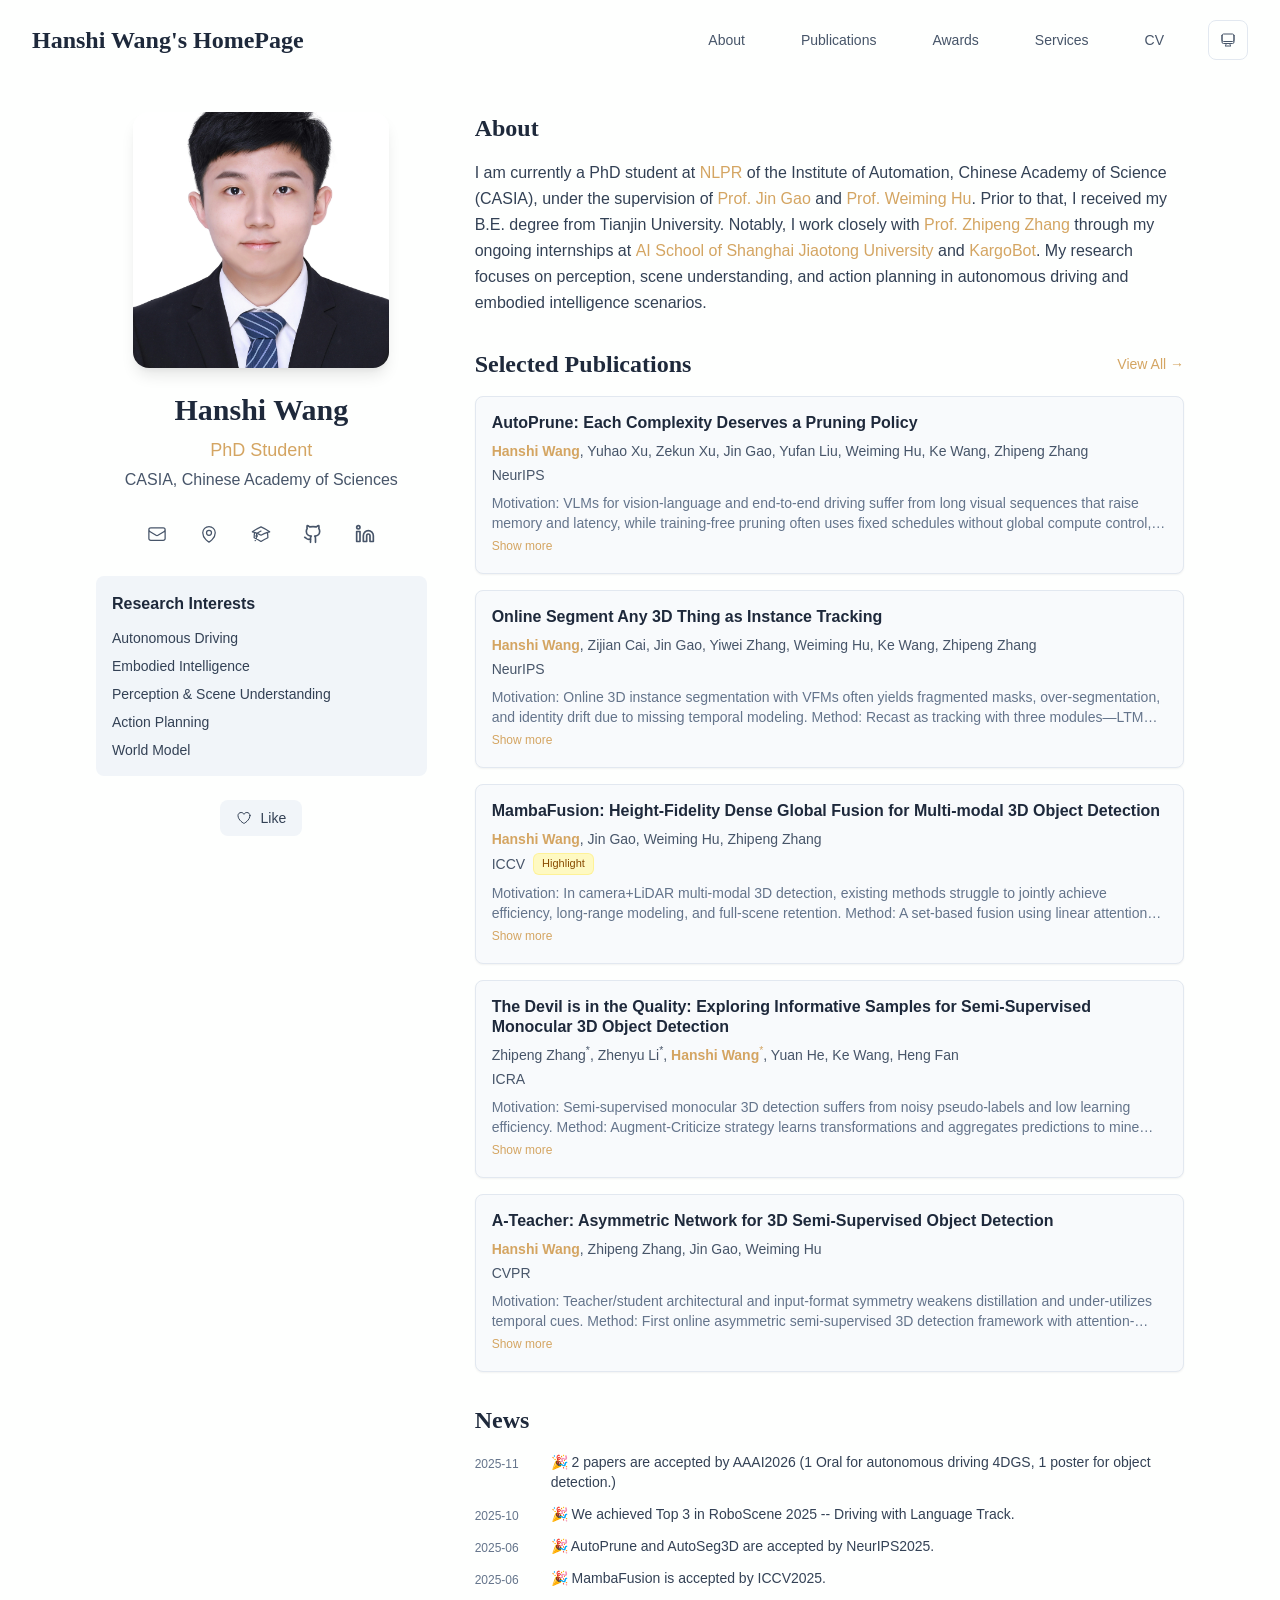
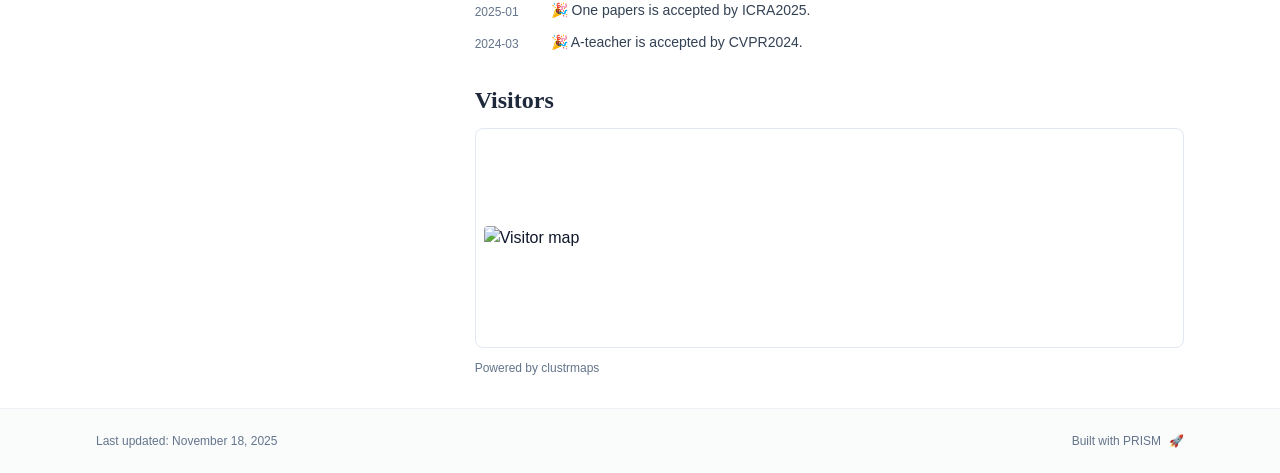
==== commit 9e167d22: "update site" ====
--- a/index.html
+++ b/index.html
@@ -1,4 +1,4 @@
-<!DOCTYPE html><html lang="en" class="scroll-smooth"><head><meta charSet="utf-8"/><meta name="viewport" content="width=device-width, initial-scale=1"/><link rel="preload" as="image" href="/hanshiwang.jpg"/><link rel="stylesheet" href="/_next/static/css/4c0b1ce5b906c74a.css" data-precedence="next"/><link rel="preload" as="script" fetchPriority="low" href="/_next/static/chunks/webpack-dcf9f18cf6e4eb9d.js"/><script src="/_next/static/chunks/4bd1b696-70b6d399998de86a.js" async=""></script><script src="/_next/static/chunks/684-50096e198fb40285.js" async=""></script><script src="/_next/static/chunks/main-app-04442ff7e82ddfff.js" async=""></script><script src="/_next/static/chunks/161-26b68443731f0363.js" async=""></script><script src="/_next/static/chunks/874-196dbf0660d69360.js" async=""></script><script src="/_next/static/chunks/560-dc25b2d8b8d763b3.js" async=""></script><script src="/_next/static/chunks/app/layout-bad29ffcb920f3d7.js" async=""></script><script src="/_next/static/chunks/12-4b59b9520356f054.js" async=""></script><script src="/_next/static/chunks/227-e22cc8195e7a6718.js" async=""></script><script src="/_next/static/chunks/748-de18471bd34a4805.js" async=""></script><script src="/_next/static/chunks/app/page-9de374ec657ae2f5.js" async=""></script><link rel="preload" href="//clustrmaps.com/map_v2.js?d=ZZkNoHIIeYok_4__ZjpG6n9tZdzHIsZgQt5KLaaNEWc&amp;cl=ffffff&amp;w=a" as="script"/><link rel="icon" href="/favicon.svg" type="image/svg+xml"/><link rel="dns-prefetch" href="https://google-fonts.jialeliu.com"/><link rel="preconnect" href="https://google-fonts.jialeliu.com" crossorigin=""/><link rel="preload" as="style" href="https://google-fonts.jialeliu.com/css2?family=Inter:wght@300;400;500;600;700&amp;family=Crimson+Text:ital,wght@0,400;0,600;1,400&amp;display=swap"/><link rel="stylesheet" id="gfonts-css" href="https://google-fonts.jialeliu.com/css2?family=Inter:wght@300;400;500;600;700&amp;family=Crimson+Text:ital,wght@0,400;0,600;1,400&amp;display=swap" media="print"/><script>
+<!DOCTYPE html><html lang="en" class="scroll-smooth"><head><meta charSet="utf-8"/><meta name="viewport" content="width=device-width, initial-scale=1"/><link rel="preload" as="image" href="/hanshiwang.jpg"/><link rel="preload" as="image" href="https://www.clustrmaps.com/map_v2.png?d=ZZkNoHIIeYok_4__ZjpG6n9tZdzHIsZgQt5KLaaNEWc&amp;cl=ffffff"/><link rel="stylesheet" href="/_next/static/css/4c0b1ce5b906c74a.css" data-precedence="next"/><link rel="preload" as="script" fetchPriority="low" href="/_next/static/chunks/webpack-dcf9f18cf6e4eb9d.js"/><script src="/_next/static/chunks/4bd1b696-70b6d399998de86a.js" async=""></script><script src="/_next/static/chunks/684-50096e198fb40285.js" async=""></script><script src="/_next/static/chunks/main-app-04442ff7e82ddfff.js" async=""></script><script src="/_next/static/chunks/161-26b68443731f0363.js" async=""></script><script src="/_next/static/chunks/874-196dbf0660d69360.js" async=""></script><script src="/_next/static/chunks/560-dc25b2d8b8d763b3.js" async=""></script><script src="/_next/static/chunks/app/layout-bad29ffcb920f3d7.js" async=""></script><script src="/_next/static/chunks/12-4b59b9520356f054.js" async=""></script><script src="/_next/static/chunks/748-de18471bd34a4805.js" async=""></script><script src="/_next/static/chunks/app/page-166ca7845ff0049b.js" async=""></script><link rel="icon" href="/favicon.svg" type="image/svg+xml"/><link rel="dns-prefetch" href="https://google-fonts.jialeliu.com"/><link rel="preconnect" href="https://google-fonts.jialeliu.com" crossorigin=""/><link rel="preload" as="style" href="https://google-fonts.jialeliu.com/css2?family=Inter:wght@300;400;500;600;700&amp;family=Crimson+Text:ital,wght@0,400;0,600;1,400&amp;display=swap"/><link rel="stylesheet" id="gfonts-css" href="https://google-fonts.jialeliu.com/css2?family=Inter:wght@300;400;500;600;700&amp;family=Crimson+Text:ital,wght@0,400;0,600;1,400&amp;display=swap" media="print"/><script>
               (function(){
                 var l = document.getElementById('gfonts-css');
                 if (!l) return;
@@ -21,4 +21,4 @@
                 root.classList.add('light');
                 root.setAttribute('data-theme', 'light');
               }
-            </script><title>Hanshi Wang&#x27;s HomePage</title><meta name="description" content="PhD student at the University of Example."/><meta name="author" content="Hanshi Wang"/><meta name="keywords" content="Hanshi Wang,PhD,Research,CASIA, Chinese Academy of Sciences"/><meta name="creator" content="Hanshi Wang"/><meta name="publisher" content="Hanshi Wang"/><meta property="og:title" content="Hanshi Wang&#x27;s HomePage"/><meta property="og:description" content="PhD student at the University of Example."/><meta property="og:site_name" content="Hanshi Wang&#x27;s Academic Website"/><meta property="og:locale" content="en_US"/><meta property="og:type" content="website"/><meta name="twitter:card" content="summary"/><meta name="twitter:title" content="Hanshi Wang&#x27;s HomePage"/><meta name="twitter:description" content="PhD student at the University of Example."/><link rel="icon" href="/favicon.svg"/><script>document.querySelectorAll('body link[rel="icon"], body link[rel="apple-touch-icon"]').forEach(el => document.head.appendChild(el))</script><script src="/_next/static/chunks/polyfills-42372ed130431b0a.js" noModule=""></script></head><body class="font-sans antialiased"><div style="visibility:hidden"><nav class="fixed top-0 left-0 right-0 z-50" data-headlessui-state=""><div class="transition-all duration-300 ease-out bg-transparent" style="transform:translateY(-100px)"><div class="max-w-7xl mx-auto px-4 sm:px-6 lg:px-8"><div class="flex justify-between items-center h-16 lg:h-20"><div class="flex-shrink-0" tabindex="0"><a class="text-xl lg:text-2xl font-serif font-semibold text-primary hover:text-accent transition-colors duration-200" href="/">Hanshi Wang&#x27;s HomePage</a></div><div class="hidden lg:block"><div class="ml-10 flex items-center space-x-8"><div class="flex items-baseline space-x-8"><a class="relative px-3 py-2 text-sm font-medium transition-all duration-200 rounded hover:bg-accent/10 hover:shadow-sm text-primary" href="/"><span class="relative z-10">About</span><div class="absolute inset-0 bg-accent/10 rounded-lg"></div></a><a class="relative px-3 py-2 text-sm font-medium transition-all duration-200 rounded hover:bg-accent/10 hover:shadow-sm text-neutral-600 hover:text-primary" href="/publications/"><span class="relative z-10">Publications</span></a><a class="relative px-3 py-2 text-sm font-medium transition-all duration-200 rounded hover:bg-accent/10 hover:shadow-sm text-neutral-600 hover:text-primary" href="/awards/"><span class="relative z-10">Awards</span></a><a class="relative px-3 py-2 text-sm font-medium transition-all duration-200 rounded hover:bg-accent/10 hover:shadow-sm text-neutral-600 hover:text-primary" href="/services/"><span class="relative z-10">Services</span></a><a class="relative px-3 py-2 text-sm font-medium transition-all duration-200 rounded hover:bg-accent/10 hover:shadow-sm text-neutral-600 hover:text-primary" href="/cv/"><span class="relative z-10">CV</span></a></div><div class="flex items-center justify-center w-10 h-10 rounded-lg border border-neutral-200 dark:border-[rgba(148,163,184,0.24)] bg-background dark:bg-neutral-800"><div class="w-4 h-4 rounded-full bg-neutral-300 animate-pulse"></div></div></div></div><div class="lg:hidden flex items-center space-x-2"><div class="flex items-center justify-center w-10 h-10 rounded-lg border border-neutral-200 dark:border-[rgba(148,163,184,0.24)] bg-background dark:bg-neutral-800"><div class="w-4 h-4 rounded-full bg-neutral-300 animate-pulse"></div></div><button class="inline-flex items-center justify-center p-2 rounded-md text-neutral-600 hover:text-primary hover:bg-neutral-100 dark:hover:bg-neutral-800 focus:outline-none focus:ring-2 focus:ring-inset focus:ring-accent transition-colors duration-200" id="headlessui-disclosure-button-«R5pdb»" type="button" aria-expanded="false" data-headlessui-state=""><span class="sr-only">Open main menu</span><div><svg xmlns="http://www.w3.org/2000/svg" fill="none" viewBox="0 0 24 24" stroke-width="1.5" stroke="currentColor" aria-hidden="true" data-slot="icon" class="block h-6 w-6"><path stroke-linecap="round" stroke-linejoin="round" d="M3.75 6.75h16.5M3.75 12h16.5m-16.5 5.25h16.5"></path></svg></div></button></div></div></div></div></nav><main class="min-h-screen pt-16 lg:pt-20"><div class="max-w-6xl mx-auto px-4 sm:px-6 lg:px-8 py-8 bg-background min-h-screen"><div class="grid grid-cols-1 lg:grid-cols-3 gap-12"><div class="lg:col-span-1"><div class="sticky top-8" style="opacity:0;transform:translateY(20px)"><div class="w-64 h-64 mx-auto mb-6 rounded-2xl overflow-hidden shadow-lg hover:shadow-xl transition-all duration-200 hover:scale-105"><img alt="Hanshi Wang" width="256" height="256" decoding="async" data-nimg="1" class="w-full h-full object-cover object-[32%_center]" style="color:transparent" src="/hanshiwang.jpg"/></div><div class="text-center mb-6"><h1 class="text-3xl font-serif font-bold text-primary mb-2">Hanshi Wang</h1><p class="text-lg text-accent font-medium mb-1">PhD Student</p><p class="text-neutral-600 mb-2">CASIA, Chinese Academy of Sciences</p></div><div class="flex flex-wrap justify-center gap-3 sm:gap-4 mb-6 relative px-2"><div class="relative"><button class="p-2 sm:p-2 transition-colors duration-200 text-neutral-600 dark:text-neutral-400 hover:text-accent" aria-label="Email"><svg xmlns="http://www.w3.org/2000/svg" fill="none" viewBox="0 0 24 24" stroke-width="1.5" stroke="currentColor" aria-hidden="true" data-slot="icon" class="h-5 w-5"><path stroke-linecap="round" stroke-linejoin="round" d="M21.75 6.75v10.5a2.25 2.25 0 0 1-2.25 2.25h-15a2.25 2.25 0 0 1-2.25-2.25V6.75m19.5 0A2.25 2.25 0 0 0 19.5 4.5h-15a2.25 2.25 0 0 0-2.25 2.25m19.5 0v.243a2.25 2.25 0 0 1-1.07 1.916l-7.5 4.615a2.25 2.25 0 0 1-2.36 0L3.32 8.91a2.25 2.25 0 0 1-1.07-1.916V6.75"></path></svg></button></div><div class="relative"><button class="p-2 sm:p-2 transition-colors duration-200 text-neutral-600 dark:text-neutral-400 hover:text-accent" aria-label="Location"><svg xmlns="http://www.w3.org/2000/svg" fill="none" viewBox="0 0 24 24" stroke-width="1.5" stroke="currentColor" aria-hidden="true" data-slot="icon" class="h-5 w-5"><path stroke-linecap="round" stroke-linejoin="round" d="M15 10.5a3 3 0 1 1-6 0 3 3 0 0 1 6 0Z"></path><path stroke-linecap="round" stroke-linejoin="round" d="M19.5 10.5c0 7.142-7.5 11.25-7.5 11.25S4.5 17.642 4.5 10.5a7.5 7.5 0 1 1 15 0Z"></path></svg></button></div><a href="https://scholar.google.com/citations?user=1i2DRI8AAAAJ" target="_blank" rel="noopener noreferrer" class="p-2 sm:p-2 text-neutral-600 dark:text-neutral-400 hover:text-accent transition-colors duration-200" aria-label="Google Scholar"><svg xmlns="http://www.w3.org/2000/svg" fill="none" viewBox="0 0 24 24" stroke-width="1.5" stroke="currentColor" aria-hidden="true" data-slot="icon" class="h-5 w-5"><path stroke-linecap="round" stroke-linejoin="round" d="M4.26 10.147a60.438 60.438 0 0 0-.491 6.347A48.62 48.62 0 0 1 12 20.904a48.62 48.62 0 0 1 8.232-4.41 60.46 60.46 0 0 0-.491-6.347m-15.482 0a50.636 50.636 0 0 0-2.658-.813A59.906 59.906 0 0 1 12 3.493a59.903 59.903 0 0 1 10.399 5.84c-.896.248-1.783.52-2.658.814m-15.482 0A50.717 50.717 0 0 1 12 13.489a50.702 50.702 0 0 1 7.74-3.342M6.75 15a.75.75 0 1 0 0-1.5.75.75 0 0 0 0 1.5Zm0 0v-3.675A55.378 55.378 0 0 1 12 8.443m-7.007 11.55A5.981 5.981 0 0 0 6.75 15.75v-1.5"></path></svg></a><a href="https://github.com/VERITAS12" target="_blank" rel="noopener noreferrer" class="p-2 sm:p-2 text-neutral-600 dark:text-neutral-400 hover:text-accent transition-colors duration-200" aria-label="GitHub"><svg xmlns="http://www.w3.org/2000/svg" width="24" height="24" viewBox="0 0 24 24" fill="none" stroke="currentColor" stroke-width="2" stroke-linecap="round" stroke-linejoin="round" class="lucide lucide-github h-5 w-5" aria-hidden="true"><path d="M15 22v-4a4.8 4.8 0 0 0-1-3.5c3 0 6-2 6-5.5.08-1.25-.27-2.48-1-3.5.28-1.15.28-2.35 0-3.5 0 0-1 0-3 1.5-2.64-.5-5.36-.5-8 0C6 2 5 2 5 2c-.3 1.15-.3 2.35 0 3.5A5.403 5.403 0 0 0 4 9c0 3.5 3 5.5 6 5.5-.39.49-.68 1.05-.85 1.65-.17.6-.22 1.23-.15 1.85v4"></path><path d="M9 18c-4.51 2-5-2-7-2"></path></svg></a><a href="https://www.linkedin.com/in/hanshiwang/" target="_blank" rel="noopener noreferrer" class="p-2 sm:p-2 text-neutral-600 dark:text-neutral-400 hover:text-accent transition-colors duration-200" aria-label="LinkedIn"><svg xmlns="http://www.w3.org/2000/svg" width="24" height="24" viewBox="0 0 24 24" fill="none" stroke="currentColor" stroke-width="2" stroke-linecap="round" stroke-linejoin="round" class="lucide lucide-linkedin h-5 w-5" aria-hidden="true"><path d="M16 8a6 6 0 0 1 6 6v7h-4v-7a2 2 0 0 0-2-2 2 2 0 0 0-2 2v7h-4v-7a6 6 0 0 1 6-6z"></path><rect width="4" height="12" x="2" y="9"></rect><circle cx="4" cy="4" r="2"></circle></svg></a></div><div class="bg-neutral-100 dark:bg-neutral-800 rounded-lg p-4 mb-6 hover:shadow-lg transition-all duration-200 hover:scale-[1.02]"><h3 class="font-semibold text-primary mb-3">Research Interests</h3><div class="space-y-2 text-sm text-neutral-700 dark:text-neutral-500"><div>Autonomous Driving</div><div>Embodied Intelligence</div><div>Perception &amp; Scene Understanding</div><div>Action Planning</div><div>World Model</div></div></div><div class="flex justify-center"><div class="relative"><button class="flex items-center space-x-2 px-4 py-2 rounded-lg font-medium text-sm transition-all duration-200 bg-neutral-100 dark:bg-neutral-800 text-neutral-700 dark:text-neutral-500 hover:bg-red-50 dark:hover:bg-red-900/20 hover:text-red-600 dark:hover:text-red-400 cursor-pointer" tabindex="0"><svg xmlns="http://www.w3.org/2000/svg" fill="none" viewBox="0 0 24 24" stroke-width="1.5" stroke="currentColor" aria-hidden="true" data-slot="icon" class="h-4 w-4"><path stroke-linecap="round" stroke-linejoin="round" d="M21 8.25c0-2.485-2.099-4.5-4.688-4.5-1.935 0-3.597 1.126-4.312 2.733-.715-1.607-2.377-2.733-4.313-2.733C5.1 3.75 3 5.765 3 8.25c0 7.22 9 12 9 12s9-4.78 9-12Z"></path></svg><span>Like</span></button></div></div></div></div><div class="lg:col-span-2 space-y-8"><section id="about" class="scroll-mt-24 space-y-8"><section style="opacity:0;transform:translateY(20px)"><h2 class="text-2xl font-serif font-bold text-primary mb-4">About</h2><div class="text-neutral-700 dark:text-neutral-600 leading-relaxed"><p class="mb-4 last:mb-0">I am currently a PhD student at <a href="https://nlpr.ia.ac.cn/en/" node="[object Object]" target="_blank" rel="noopener noreferrer" class="text-accent font-medium transition-all duration-200 rounded hover:bg-accent/10 hover:shadow-sm">NLPR</a> of the Institute of Automation, Chinese Academy of Science (CASIA), under the supervision of <a href="https://nlpr.ia.ac.cn/users/gaojin/index.htm" node="[object Object]" target="_blank" rel="noopener noreferrer" class="text-accent font-medium transition-all duration-200 rounded hover:bg-accent/10 hover:shadow-sm">Prof. Jin Gao</a> and <a href="https://people.ucas.ac.cn/~huweiming" node="[object Object]" target="_blank" rel="noopener noreferrer" class="text-accent font-medium transition-all duration-200 rounded hover:bg-accent/10 hover:shadow-sm">Prof. Weiming Hu</a>. Prior to that, I received my B.E. degree from Tianjin University. Notably, I work closely with <a href="https://zhipengzhang.cn/" node="[object Object]" target="_blank" rel="noopener noreferrer" class="text-accent font-medium transition-all duration-200 rounded hover:bg-accent/10 hover:shadow-sm">Prof.  Zhipeng Zhang</a> through my ongoing internships at <a href="https://www.shlab.org.cn/" node="[object Object]" target="_blank" rel="noopener noreferrer" class="text-accent font-medium transition-all duration-200 rounded hover:bg-accent/10 hover:shadow-sm">AI School of Shanghai Jiaotong University</a> and <a href="https://www.kargo-bot.com/" node="[object Object]" target="_blank" rel="noopener noreferrer" class="text-accent font-medium transition-all duration-200 rounded hover:bg-accent/10 hover:shadow-sm">KargoBot</a>. My research focuses on perception, scene understanding, and action planning in autonomous driving and embodied intelligence scenarios.</p></div></section><section style="opacity:0;transform:translateY(20px)"><div class="flex items-center justify-between mb-4"><h2 class="text-2xl font-serif font-bold text-primary">Selected Publications</h2><a class="text-accent hover:text-accent-dark text-sm font-medium transition-all duration-200 rounded hover:bg-accent/10 hover:shadow-sm" href="/#publications">View All →</a></div><div class="space-y-4"><div class="bg-neutral-50 dark:bg-neutral-800 p-4 rounded-lg shadow-sm border border-neutral-200 dark:border-[rgba(148,163,184,0.24)] hover:shadow-lg transition-all duration-200 hover:scale-[1.02]" style="opacity:0;transform:translateY(20px)"><h3 class="font-semibold text-primary mb-2 leading-tight">AutoPrune: Each Complexity Deserves a Pruning Policy</h3><p class="text-sm text-neutral-600 dark:text-neutral-500 mb-1"><span><span class="font-semibold text-accent">Hanshi Wang</span>, </span><span><span class="">Yuhao Xu</span>, </span><span><span class="">Zekun Xu</span>, </span><span><span class="">Jin Gao</span>, </span><span><span class="">Yufan Liu</span>, </span><span><span class="">Weiming Hu</span>, </span><span><span class="">Ke Wang</span>, </span><span><span class="">Zhipeng Zhang</span></span></p><p class="flex items-center gap-2 text-sm text-neutral-600 dark:text-neutral-500 mb-2"><span>NeurIPS</span></p><p class="text-sm text-neutral-500 dark:text-neutral-500 line-clamp-2">Motivation: VLMs for vision-language and end-to-end driving suffer from long visual sequences that raise memory and latency, while training-free pruning often uses fixed schedules without global compute control, which limits reasoning-heavy tasks. Method: AutoPrune estimates mutual information between early visual and textual tokens and maps it to a budget-constrained logistic retention curve, yielding per-sample and per-task token keep ratios across layers under any target token/FLOPs budget. Results: On LLaVA 1.5 7B and other VLM/VLA models, AutoPrune removes up to 89% visual tokens and cuts FLOPs by 76.8% while retaining 96.7% average accuracy, surpassing PDrop by 9.1% with consistent gains on VLM benchmarks and autonomous driving.</p><button type="button" class="mt-1 text-xs text-accent hover:text-accent-dark font-medium">Show more</button></div><div class="bg-neutral-50 dark:bg-neutral-800 p-4 rounded-lg shadow-sm border border-neutral-200 dark:border-[rgba(148,163,184,0.24)] hover:shadow-lg transition-all duration-200 hover:scale-[1.02]" style="opacity:0;transform:translateY(20px)"><h3 class="font-semibold text-primary mb-2 leading-tight">Online Segment Any 3D Thing as Instance Tracking</h3><p class="text-sm text-neutral-600 dark:text-neutral-500 mb-1"><span><span class="font-semibold text-accent">Hanshi Wang</span>, </span><span><span class="">Zijian Cai</span>, </span><span><span class="">Jin Gao</span>, </span><span><span class="">Yiwei Zhang</span>, </span><span><span class="">Weiming Hu</span>, </span><span><span class="">Ke Wang</span>, </span><span><span class="">Zhipeng Zhang</span></span></p><p class="flex items-center gap-2 text-sm text-neutral-600 dark:text-neutral-500 mb-2"><span>NeurIPS</span></p><p class="text-sm text-neutral-500 dark:text-neutral-500 line-clamp-2">Motivation: Online 3D instance segmentation with VFMs often yields fragmented masks, over-segmentation, and identity drift due to missing temporal modeling. Method: Recast as tracking with three modules—LTM (bounded track bank with confidence-gated Hungarian assignment), STM (distance-aware cross-frame attention for short-term context), and SCL (merge high-affinity fragments with joint 2D/3D reasoning and one-to-many supervision). Results: On ScanNet200, improves ESAM by 2.8 AP with real-time throughput and consistent gains on ScanNet, SceneNN, and 3RScan.</p><button type="button" class="mt-1 text-xs text-accent hover:text-accent-dark font-medium">Show more</button></div><div class="bg-neutral-50 dark:bg-neutral-800 p-4 rounded-lg shadow-sm border border-neutral-200 dark:border-[rgba(148,163,184,0.24)] hover:shadow-lg transition-all duration-200 hover:scale-[1.02]" style="opacity:0;transform:translateY(20px)"><h3 class="font-semibold text-primary mb-2 leading-tight">MambaFusion: Height-Fidelity Dense Global Fusion for Multi-modal 3D Object Detection</h3><p class="text-sm text-neutral-600 dark:text-neutral-500 mb-1"><span><span class="font-semibold text-accent">Hanshi Wang</span>, </span><span><span class="">Jin Gao</span>, </span><span><span class="">Weiming Hu</span>, </span><span><span class="">Zhipeng Zhang</span></span></p><p class="flex items-center gap-2 text-sm text-neutral-600 dark:text-neutral-500 mb-2"><span>ICCV</span><span class="inline-flex items-center gap-1"><span class="inline-flex items-center px-2 py-0.5 rounded-md text-[11px] font-medium bg-yellow-100 text-yellow-800 dark:bg-yellow-900/40 dark:text-yellow-200 border border-yellow-200/70 dark:border-yellow-800">Highlight</span></span></p><p class="text-sm text-neutral-500 dark:text-neutral-500 line-clamp-2">Motivation: In camera+LiDAR multi-modal 3D detection, existing methods struggle to jointly achieve efficiency, long-range modeling, and full-scene retention. Method: A set-based fusion using linear attention (Mamba) with Height-Fidelity LiDAR encoding and a Hybrid Mamba Block to align modalities, preserve height cues, and learn local/global context. Results: On nuScenes val, achieves 75.0 NDS, surpassing SOTA with faster inference; ICCV 2025 Highlight.</p><button type="button" class="mt-1 text-xs text-accent hover:text-accent-dark font-medium">Show more</button></div><div class="bg-neutral-50 dark:bg-neutral-800 p-4 rounded-lg shadow-sm border border-neutral-200 dark:border-[rgba(148,163,184,0.24)] hover:shadow-lg transition-all duration-200 hover:scale-[1.02]" style="opacity:0;transform:translateY(20px)"><h3 class="font-semibold text-primary mb-2 leading-tight">The Devil is in the Quality: Exploring Informative Samples for Semi-Supervised Monocular 3D Object Detection</h3><p class="text-sm text-neutral-600 dark:text-neutral-500 mb-1"><span><span class="">Zhipeng Zhang</span><sup class="ml-0 text-neutral-600 dark:text-neutral-500">*</sup>, </span><span><span class="">Zhenyu Li</span><sup class="ml-0 text-neutral-600 dark:text-neutral-500">*</sup>, </span><span><span class="font-semibold text-accent">Hanshi Wang</span><sup class="ml-0 text-accent">*</sup>, </span><span><span class="">Yuan He</span>, </span><span><span class="">Ke Wang</span>, </span><span><span class="">Heng Fan</span></span></p><p class="flex items-center gap-2 text-sm text-neutral-600 dark:text-neutral-500 mb-2"><span>ICRA</span></p><p class="text-sm text-neutral-500 dark:text-neutral-500 line-clamp-2">Motivation: Semi-supervised monocular 3D detection suffers from noisy pseudo-labels and low learning efficiency. Method: Augment-Criticize strategy learns transformations and aggregates predictions to mine reliable pseudo-labels; Critical Retraining Strategy dynamically evaluates pseudo-label contributions to suppress noise. Results: Applied to MonoDLE and MonoFlex, yields significant gains, showing effectiveness and generality.</p><button type="button" class="mt-1 text-xs text-accent hover:text-accent-dark font-medium">Show more</button></div><div class="bg-neutral-50 dark:bg-neutral-800 p-4 rounded-lg shadow-sm border border-neutral-200 dark:border-[rgba(148,163,184,0.24)] hover:shadow-lg transition-all duration-200 hover:scale-[1.02]" style="opacity:0;transform:translateY(20px)"><h3 class="font-semibold text-primary mb-2 leading-tight">A-Teacher: Asymmetric Network for 3D Semi-Supervised Object Detection</h3><p class="text-sm text-neutral-600 dark:text-neutral-500 mb-1"><span><span class="font-semibold text-accent">Hanshi Wang</span>, </span><span><span class="">Zhipeng Zhang</span>, </span><span><span class="">Jin Gao</span>, </span><span><span class="">Weiming Hu</span></span></p><p class="flex items-center gap-2 text-sm text-neutral-600 dark:text-neutral-500 mb-2"><span>CVPR</span></p><p class="text-sm text-neutral-500 dark:text-neutral-500 line-clamp-2">Motivation: Teacher/student architectural and input-format symmetry weakens distillation and under-utilizes temporal cues. Method: First online asymmetric semi-supervised 3D detection framework with attention-based refinement, leveraging past/future cues in a divide-and-conquer strategy to correct poor detections, misses, and false positives. Results: On Waymo, boosts mAP (L1) by 4.7 over prior SOTA with fewer training resources.</p><button type="button" class="mt-1 text-xs text-accent hover:text-accent-dark font-medium">Show more</button></div></div></section><section style="opacity:0;transform:translateY(20px)"><h2 class="text-2xl font-serif font-bold text-primary mb-4">News</h2><div class="space-y-3"><div class="flex items-start space-x-3"><span class="text-xs text-neutral-500 mt-1 w-16 flex-shrink-0">2025-11</span><p class="text-sm text-neutral-700">🎉 2 papers are accepted by AAAI2026 (1 Oral for autonomous driving 4DGS, 1 poster for object detection.)</p></div><div class="flex items-start space-x-3"><span class="text-xs text-neutral-500 mt-1 w-16 flex-shrink-0">2025-10</span><p class="text-sm text-neutral-700">🎉 We achieved Top 3 in RoboScene 2025 -- Driving with Language Track.</p></div><div class="flex items-start space-x-3"><span class="text-xs text-neutral-500 mt-1 w-16 flex-shrink-0">2025-06</span><p class="text-sm text-neutral-700">🎉 AutoPrune and AutoSeg3D are accepted by NeurIPS2025.</p></div><div class="flex items-start space-x-3"><span class="text-xs text-neutral-500 mt-1 w-16 flex-shrink-0">2025-06</span><p class="text-sm text-neutral-700">🎉 MambaFusion is accepted by ICCV2025.</p></div><div class="flex items-start space-x-3"><span class="text-xs text-neutral-500 mt-1 w-16 flex-shrink-0">2025-01</span><p class="text-sm text-neutral-700">🎉 One papers is accepted by ICRA2025.</p></div><div class="flex items-start space-x-3"><span class="text-xs text-neutral-500 mt-1 w-16 flex-shrink-0">2024-03</span><p class="text-sm text-neutral-700">🎉 A-teacher is accepted by CVPR2024.</p></div></div></section><section class="space-y-3"><h2 class="text-2xl font-serif font-bold text-primary">Visitors</h2><div class="rounded-lg border border-neutral-200 dark:border-neutral-800 bg-white dark:bg-neutral-900 p-2 min-h-[220px] flex items-center justify-center"></div><p class="text-xs text-neutral-500">Powered by <!-- -->clustrmaps</p></section></section></div></div></div><!--$--><!--/$--><!--$--><!--/$--></main><footer class="border-t border-neutral-200/50 bg-neutral-50/50 dark:bg-neutral-900/50 dark:border-neutral-700/50"><div class="max-w-6xl mx-auto px-4 sm:px-6 lg:px-8 py-6"><div class="flex flex-col sm:flex-row justify-between items-center gap-2"><p class="text-xs text-neutral-500">Last updated: <!-- -->November 18, 2025</p><p class="text-xs text-neutral-500 flex items-center"><a href="https://github.com/xyjoey/PRISM" target="_blank" rel="noopener noreferrer">Built with PRISM</a><span class="ml-2">🚀</span></p></div></div></footer></div><script src="/_next/static/chunks/webpack-dcf9f18cf6e4eb9d.js" async=""></script><script>(self.__next_f=self.__next_f||[]).push([0])</script><script>self.__next_f.push([1,"1:\"$Sreact.fragment\"\n2:I[3719,[\"161\",\"static/chunks/161-26b68443731f0363.js\",\"874\",\"static/chunks/874-196dbf0660d69360.js\",\"560\",\"static/chunks/560-dc25b2d8b8d763b3.js\",\"177\",\"static/chunks/app/layout-bad29ffcb920f3d7.js\"],\"ThemeProvider\"]\n3:I[768,[\"161\",\"static/chunks/161-26b68443731f0363.js\",\"874\",\"static/chunks/874-196dbf0660d69360.js\",\"560\",\"static/chunks/560-dc25b2d8b8d763b3.js\",\"177\",\"static/chunks/app/layout-bad29ffcb920f3d7.js\"],\"default\"]\n4:I[7555,[],\"\"]\n5:I[1295,[],\"\"]\n6:I[2548,[\"161\",\"static/chunks/161-26b68443731f0363.js\",\"874\",\"static/chunks/874-196dbf0660d69360.js\",\"560\",\"static/chunks/560-dc25b2d8b8d763b3.js\",\"177\",\"static/chunks/app/layout-bad29ffcb920f3d7.js\"],\"default\"]\n7:I[3583,[\"161\",\"static/chunks/161-26b68443731f0363.js\",\"12\",\"static/chunks/12-4b59b9520356f054.js\",\"874\",\"static/chunks/874-196dbf0660d69360.js\",\"227\",\"static/chunks/227-e22cc8195e7a6718.js\",\"748\",\"static/chunks/748-de18471bd34a4805.js\",\"974\",\"static/chunks/app/page-9de374ec657ae2f5.js\"],\"default\"]\n8:I[9507,[\"161\",\"static/chunks/161-26b68443731f0363.js\",\"12\",\"static/chunks/12-4b59b9520356f054.js\",\"874\",\"static/chunks/874-196dbf0660d69360.js\",\"227\",\"static/chunks/227-e22cc8195e7a6718.js\",\"748\",\"static/chunks/748-de18471bd34a4805.js\",\"974\",\"static/chunks/app/page-9de374ec657ae2f5.js\"],\"default\"]\n9:I[5218,[\"161\",\"static/chunks/161-26b68443731f0363.js\",\"12\",\"static/chunks/12-4b59b9520356f054.js\",\"874\",\"static/chunks/874-196dbf0660d69360.js\",\"227\",\"static/chunks/227-e22cc8195e7a6718.js\",\"748\",\"static/chunks/748-de18471bd34a4805.js\",\"974\",\"static/chunks/app/page-9de374ec657ae2f5.js\"],\"default\"]\na:I[1990,[\"161\",\"static/chunks/161-26b68443731f0363.js\",\"12\",\"static/chunks/12-4b59b9520356f054.js\",\"874\",\"static/chunks/874-196dbf0660d69360.js\",\"227\",\"static/chunks/227-e22cc8195e7a6718.js\",\"748\",\"static/chunks/748-de18471bd34a4805.js\",\"974\",\"static/chunks/app/page-9de374ec657ae2f5.js\"],\"default\"]\nb:I[1944,[\"161\",\"static/chunks/161-26b68443731f0363.js\",\"12\",\"static/chunks/12-4b59b9520356f054.js\",\"874\",\"static/chunks/874-196dbf0660d69360.js\",\""])</script><script>self.__next_f.push([1,"227\",\"static/chunks/227-e22cc8195e7a6718.js\",\"748\",\"static/chunks/748-de18471bd34a4805.js\",\"974\",\"static/chunks/app/page-9de374ec657ae2f5.js\"],\"default\"]\nc:I[9665,[],\"MetadataBoundary\"]\ne:I[9665,[],\"OutletBoundary\"]\n11:I[4911,[],\"AsyncMetadataOutlet\"]\n13:I[9665,[],\"ViewportBoundary\"]\n15:I[6614,[],\"\"]\n:HL[\"/_next/static/css/4c0b1ce5b906c74a.css\",\"style\"]\n"])</script><script>self.__next_f.push([1,"0:{\"P\":null,\"b\":\"-XMGt1iuZLR2KnJQqEd0z\",\"p\":\"\",\"c\":[\"\",\"\"],\"i\":false,\"f\":[[[\"\",{\"children\":[\"__PAGE__\",{}]},\"$undefined\",\"$undefined\",true],[\"\",[\"$\",\"$1\",\"c\",{\"children\":[[[\"$\",\"link\",\"0\",{\"rel\":\"stylesheet\",\"href\":\"/_next/static/css/4c0b1ce5b906c74a.css\",\"precedence\":\"next\",\"crossOrigin\":\"$undefined\",\"nonce\":\"$undefined\"}]],[\"$\",\"html\",null,{\"lang\":\"en\",\"className\":\"scroll-smooth\",\"suppressHydrationWarning\":true,\"children\":[[\"$\",\"head\",null,{\"children\":[[\"$\",\"link\",null,{\"rel\":\"icon\",\"href\":\"/favicon.svg\",\"type\":\"image/svg+xml\"}],[\"$\",\"link\",null,{\"rel\":\"dns-prefetch\",\"href\":\"https://google-fonts.jialeliu.com\"}],[\"$\",\"link\",null,{\"rel\":\"preconnect\",\"href\":\"https://google-fonts.jialeliu.com\",\"crossOrigin\":\"\"}],[\"$\",\"link\",null,{\"rel\":\"preload\",\"as\":\"style\",\"href\":\"https://google-fonts.jialeliu.com/css2?family=Inter:wght@300;400;500;600;700\u0026family=Crimson+Text:ital,wght@0,400;0,600;1,400\u0026display=swap\"}],[\"$\",\"link\",null,{\"rel\":\"stylesheet\",\"id\":\"gfonts-css\",\"href\":\"https://google-fonts.jialeliu.com/css2?family=Inter:wght@300;400;500;600;700\u0026family=Crimson+Text:ital,wght@0,400;0,600;1,400\u0026display=swap\",\"media\":\"print\"}],[\"$\",\"script\",null,{\"dangerouslySetInnerHTML\":{\"__html\":\"\\n              (function(){\\n                var l = document.getElementById('gfonts-css');\\n                if (!l) return;\\n                if (l.media !== 'all') {\\n                  l.addEventListener('load', function(){ try { l.media = 'all'; } catch(e){} });\\n                }\\n              })();\\n            \"}}],[\"$\",\"noscript\",null,{\"children\":[\"$\",\"link\",null,{\"rel\":\"stylesheet\",\"href\":\"https://google-fonts.jialeliu.com/css2?family=Inter:wght@300;400;500;600;700\u0026family=Crimson+Text:ital,wght@0,400;0,600;1,400\u0026display=swap\"}]}],[\"$\",\"script\",null,{\"dangerouslySetInnerHTML\":{\"__html\":\"\\n              try {\\n                const theme = localStorage.getItem('theme-storage');\\n                const parsed = theme ? JSON.parse(theme) : null;\\n                const setting = parsed?.state?.theme || 'system';\\n                const prefersDark = typeof window !== 'undefined' \u0026\u0026 window.matchMedia \u0026\u0026 window.matchMedia('(prefers-color-scheme: dark)').matches;\\n                const effective = setting === 'dark' ? 'dark' : (setting === 'light' ? 'light' : (prefersDark ? 'dark' : 'light'));\\n                var root = document.documentElement;\\n                root.classList.add(effective);\\n                root.setAttribute('data-theme', effective);\\n              } catch (e) {\\n                var root = document.documentElement;\\n                root.classList.add('light');\\n                root.setAttribute('data-theme', 'light');\\n              }\\n            \"}}]]}],[\"$\",\"body\",null,{\"className\":\"font-sans antialiased\",\"children\":[\"$\",\"$L2\",null,{\"children\":[[\"$\",\"$L3\",null,{\"items\":[{\"title\":\"About\",\"type\":\"page\",\"target\":\"about\",\"href\":\"/\"},{\"title\":\"Publications\",\"type\":\"page\",\"target\":\"publications\",\"href\":\"/publications\"},{\"title\":\"Awards\",\"type\":\"page\",\"target\":\"awards\",\"href\":\"/awards\"},{\"title\":\"Services\",\"type\":\"page\",\"target\":\"services\",\"href\":\"/services\"},{\"title\":\"CV\",\"type\":\"page\",\"target\":\"cv\",\"href\":\"/cv\"}],\"siteTitle\":\"Hanshi Wang's HomePage\",\"enableOnePageMode\":false}],[\"$\",\"main\",null,{\"className\":\"min-h-screen pt-16 lg:pt-20\",\"children\":[\"$\",\"$L4\",null,{\"parallelRouterKey\":\"children\",\"error\":\"$undefined\",\"errorStyles\":\"$undefined\",\"errorScripts\":\"$undefined\",\"template\":[\"$\",\"$L5\",null,{}],\"templateStyles\":\"$undefined\",\"templateScripts\":\"$undefined\",\"notFound\":[[[\"$\",\"title\",null,{\"children\":\"404: This page could not be found.\"}],[\"$\",\"div\",null,{\"style\":{\"fontFamily\":\"system-ui,\\\"Segoe UI\\\",Roboto,Helvetica,Arial,sans-serif,\\\"Apple Color Emoji\\\",\\\"Segoe UI Emoji\\\"\",\"height\":\"100vh\",\"textAlign\":\"center\",\"display\":\"flex\",\"flexDirection\":\"column\",\"alignItems\":\"center\",\"justifyContent\":\"center\"},\"children\":[\"$\",\"div\",null,{\"children\":[[\"$\",\"style\",null,{\"dangerouslySetInnerHTML\":{\"__html\":\"body{color:#000;background:#fff;margin:0}.next-error-h1{border-right:1px solid rgba(0,0,0,.3)}@media (prefers-color-scheme:dark){body{color:#fff;background:#000}.next-error-h1{border-right:1px solid rgba(255,255,255,.3)}}\"}}],[\"$\",\"h1\",null,{\"className\":\"next-error-h1\",\"style\":{\"display\":\"inline-block\",\"margin\":\"0 20px 0 0\",\"padding\":\"0 23px 0 0\",\"fontSize\":24,\"fontWeight\":500,\"verticalAlign\":\"top\",\"lineHeight\":\"49px\"},\"children\":404}],[\"$\",\"div\",null,{\"style\":{\"display\":\"inline-block\"},\"children\":[\"$\",\"h2\",null,{\"style\":{\"fontSize\":14,\"fontWeight\":400,\"lineHeight\":\"49px\",\"margin\":0},\"children\":\"This page could not be found.\"}]}]]}]}]],[]],\"forbidden\":\"$undefined\",\"unauthorized\":\"$undefined\"}]}],[\"$\",\"$L6\",null,{\"lastUpdated\":\"November 18, 2025\"}]]}]}]]}]]}],{\"children\":[\"__PAGE__\",[\"$\",\"$1\",\"c\",{\"children\":[[\"$\",\"div\",null,{\"className\":\"max-w-6xl mx-auto px-4 sm:px-6 lg:px-8 py-8 bg-background min-h-screen\",\"children\":[\"$\",\"div\",null,{\"className\":\"grid grid-cols-1 lg:grid-cols-3 gap-12\",\"children\":[[\"$\",\"div\",null,{\"className\":\"lg:col-span-1\",\"children\":[\"$\",\"$L7\",null,{\"author\":{\"name\":\"Hanshi Wang\",\"title\":\"PhD Student\",\"institution\":\"CASIA, Chinese Academy of Sciences\",\"avatar\":\"/hanshiwang.jpg\"},\"social\":{\"email\":\"hanshi.wang.cv@outlook.com\",\"location\":\"City, Country\",\"location_url\":\"https://maps.google.com\",\"location_details\":[\"Haidian, Beijing, China\"],\"google_scholar\":\"https://scholar.google.com/citations?user=1i2DRI8AAAAJ\",\"github\":\"https://github.com/VERITAS12\",\"linkedin\":\"https://www.linkedin.com/in/hanshiwang/\"},\"features\":{\"enable_likes\":true,\"enable_one_page_mode\":false},\"researchInterests\":[\"Autonomous Driving\",\"Embodied Intelligence\",\"Perception \u0026 Scene Understanding\",\"Action Planning\",\"World Model\"]}]}],[\"$\",\"div\",null,{\"className\":\"lg:col-span-2 space-y-8\",\"children\":[[\"$\",\"section\",\"about\",{\"id\":\"about\",\"className\":\"scroll-mt-24 space-y-8\",\"children\":[[[\"$\",\"$L8\",\"about\",{\"content\":\"I am currently a PhD student at [NLPR](https://nlpr.ia.ac.cn/en/) of the Institute of Automation, Chinese Academy of Science (CASIA), under the supervision of [Prof. Jin Gao](https://nlpr.ia.ac.cn/users/gaojin/index.htm) and [Prof. Weiming Hu](https://people.ucas.ac.cn/~huweiming). Prior to that, I received my B.E. degree from Tianjin University. Notably, I work closely with [Prof.  Zhipeng Zhang](https://zhipengzhang.cn/) through my ongoing internships at [AI School of Shanghai Jiaotong University](https://www.shlab.org.cn/) and [KargoBot](https://www.kargo-bot.com/). My research focuses on perception, scene understanding, and action planning in autonomous driving and embodied intelligence scenarios.\\n\",\"title\":\"About\"}],[\"$\",\"$L9\",\"featured_publications\",{\"publications\":[{\"id\":\"wang2025autoprune\",\"title\":\"AutoPrune: Each Complexity Deserves a Pruning Policy\",\"authors\":[{\"name\":\"Hanshi Wang\",\"isHighlighted\":true,\"isCorresponding\":false,\"isCoAuthor\":false},{\"name\":\"Yuhao Xu\",\"isHighlighted\":false,\"isCorresponding\":false,\"isCoAuthor\":false},{\"name\":\"Zekun Xu\",\"isHighlighted\":false,\"isCorresponding\":false,\"isCoAuthor\":false},{\"name\":\"Jin Gao\",\"isHighlighted\":false,\"isCorresponding\":false,\"isCoAuthor\":false},{\"name\":\"Yufan Liu\",\"isHighlighted\":false,\"isCorresponding\":false,\"isCoAuthor\":false},{\"name\":\"Weiming Hu\",\"isHighlighted\":false,\"isCorresponding\":false,\"isCoAuthor\":false},{\"name\":\"Ke Wang\",\"isHighlighted\":false,\"isCorresponding\":false,\"isCoAuthor\":false},{\"name\":\"Zhipeng Zhang\",\"isHighlighted\":false,\"isCorresponding\":false,\"isCoAuthor\":false}],\"year\":2025,\"type\":\"conference\",\"status\":\"published\",\"tags\":[],\"keywords\":\"$0:f:0:1:2:children:1:props:children:0:props:children:props:children:1:props:children:0:props:children:0:1:props:publications:0:tags\",\"researchArea\":\"machine-learning\",\"journal\":\"\",\"conference\":\"NeurIPS\",\"url\":\"https://arxiv.org/abs/2509.23931\",\"code\":\"https://github.com/AutoLab-SAI-SJTU/AutoPrune\",\"abstract\":\"\",\"description\":\"Motivation: VLMs for vision-language and end-to-end driving suffer from long visual sequences that raise memory and latency, while training-free pruning often uses fixed schedules without global compute control, which limits reasoning-heavy tasks. Method: AutoPrune estimates mutual information between early visual and textual tokens and maps it to a budget-constrained logistic retention curve, yielding per-sample and per-task token keep ratios across layers under any target token/FLOPs budget. Results: On LLaVA 1.5 7B and other VLM/VLA models, AutoPrune removes up to 89% visual tokens and cuts FLOPs by 76.8% while retaining 96.7% average accuracy, surpassing PDrop by 9.1% with consistent gains on VLM benchmarks and autonomous driving.\",\"selected\":true,\"preview\":\"AutoPrune.png\",\"bibtex\":\"@inproceedings{wang2025autoprune,\\n  title = {AutoPrune: Each Complexity Deserves a Pruning Policy},\\n  author = {Hanshi Wang, Yuhao Xu, Zekun Xu, Jin Gao, Yufan Liu, Weiming Hu, Ke Wang, Zhipeng Zhang},\\n  year = {2025},\\n  booktitle = {NeurIPS},\\n  url = {https://arxiv.org/abs/2509.23931}\\n}\"},{\"id\":\"wang2025autosam3d\",\"title\":\"Online Segment Any 3D Thing as Instance Tracking\",\"authors\":[{\"name\":\"Hanshi Wang\",\"isHighlighted\":true,\"isCorresponding\":false,\"isCoAuthor\":false},{\"name\":\"Zijian Cai\",\"isHighlighted\":false,\"isCorresponding\":false,\"isCoAuthor\":false},{\"name\":\"Jin Gao\",\"isHighlighted\":false,\"isCorresponding\":false,\"isCoAuthor\":false},{\"name\":\"Yiwei Zhang\",\"isHighlighted\":false,\"isCorresponding\":false,\"isCoAuthor\":false},{\"name\":\"Weiming Hu\",\"isHighlighted\":false,\"isCorresponding\":false,\"isCoAuthor\":false},{\"name\":\"Ke Wang\",\"isHighlighted\":false,\"isCorresponding\":false,\"isCoAuthor\":false},{\"name\":\"Zhipeng Zhang\",\"isHighlighted\":false,\"isCorresponding\":false,\"isCoAuthor\":false}],\"year\":2025,\"type\":\"conference\",\"status\":\"published\",\"tags\":[],\"keywords\":\"$0:f:0:1:2:children:1:props:children:0:props:children:props:children:1:props:children:0:props:children:0:1:props:publications:1:tags\",\"researchArea\":\"machine-learning\",\"journal\":\"\",\"conference\":\"NeurIPS\",\"abstract\":\"\",\"description\":\"Motivation: Online 3D instance segmentation with VFMs often yields fragmented masks, over-segmentation, and identity drift due to missing temporal modeling. Method: Recast as tracking with three modules—LTM (bounded track bank with confidence-gated Hungarian assignment), STM (distance-aware cross-frame attention for short-term context), and SCL (merge high-affinity fragments with joint 2D/3D reasoning and one-to-many supervision). Results: On ScanNet200, improves ESAM by 2.8 AP with real-time throughput and consistent gains on ScanNet, SceneNN, and 3RScan.\",\"selected\":true,\"preview\":\"AutoSAM.png\",\"bibtex\":\"@inproceedings{wang2025autosam3d,\\n  title = {Online Segment Any 3D Thing as Instance Tracking},\\n  author = {Hanshi Wang, Zijian Cai, Jin Gao, Yiwei Zhang, Weiming Hu, Ke Wang, Zhipeng Zhang},\\n  year = {2025},\\n  booktitle = {NeurIPS}\\n}\"},{\"id\":\"wang2025mambafusion\",\"title\":\"MambaFusion: Height-Fidelity Dense Global Fusion for Multi-modal 3D Object Detection\",\"authors\":[{\"name\":\"Hanshi Wang\",\"isHighlighted\":true,\"isCorresponding\":false,\"isCoAuthor\":false},{\"name\":\"Jin Gao\",\"isHighlighted\":false,\"isCorresponding\":false,\"isCoAuthor\":false},{\"name\":\"Weiming Hu\",\"isHighlighted\":false,\"isCorresponding\":false,\"isCoAuthor\":false},{\"name\":\"Zhipeng Zhang\",\"isHighlighted\":false,\"isCorresponding\":false,\"isCoAuthor\":false}],\"year\":2025,\"type\":\"conference\",\"status\":\"published\",\"tags\":[],\"keywords\":\"$0:f:0:1:2:children:1:props:children:0:props:children:props:children:1:props:children:0:props:children:0:1:props:publications:2:tags\",\"researchArea\":\"machine-learning\",\"journal\":\"\",\"conference\":\"ICCV\",\"url\":\"https://arxiv.org/abs/2507.04369\",\"code\":\"https://github.com/AutoLab-SAI-SJTU/MambaFusion\",\"abstract\":\"\",\"description\":\"Motivation: In camera+LiDAR multi-modal 3D detection, existing methods struggle to jointly achieve efficiency, long-range modeling, and full-scene retention. Method: A set-based fusion using linear attention (Mamba) with Height-Fidelity LiDAR encoding and a Hybrid Mamba Block to align modalities, preserve height cues, and learn local/global context. Results: On nuScenes val, achieves 75.0 NDS, surpassing SOTA with faster inference; ICCV 2025 Highlight.\",\"selected\":true,\"preview\":\"mambafusion.png\",\"bibtex\":\"@inproceedings{wang2025mambafusion,\\n  title = {MambaFusion: Height-Fidelity Dense Global Fusion for Multi-modal 3D Object Detection},\\n  author = {Hanshi Wang, Jin Gao, Weiming Hu, Zhipeng Zhang},\\n  year = {2025},\\n  booktitle = {ICCV},\\n  note = {Highlight},\\n  url = {https://arxiv.org/abs/2507.04369}\\n}\",\"awards\":[\"Highlight\"]},{\"id\":\"wang2025devilquality\",\"title\":\"The Devil is in the Quality: Exploring Informative Samples for Semi-Supervised Monocular 3D Object Detection\",\"authors\":[{\"name\":\"Zhipeng Zhang\",\"isHighlighted\":false,\"isCorresponding\":true,\"isCoAuthor\":false},{\"name\":\"Zhenyu Li\",\"isHighlighted\":false,\"isCorresponding\":true,\"isCoAuthor\":false},{\"name\":\"Hanshi Wang\",\"isHighlighted\":true,\"isCorresponding\":true,\"isCoAuthor\":false},{\"name\":\"Yuan He\",\"isHighlighted\":false,\"isCorresponding\":false,\"isCoAuthor\":false},{\"name\":\"Ke Wang\",\"isHighlighted\":false,\"isCorresponding\":false,\"isCoAuthor\":false},{\"name\":\"Heng Fan\",\"isHighlighted\":false,\"isCorresponding\":false,\"isCoAuthor\":false}],\"year\":2025,\"type\":\"conference\",\"status\":\"published\",\"tags\":[],\"keywords\":\"$0:f:0:1:2:children:1:props:children:0:props:children:props:children:1:props:children:0:props:children:0:1:props:publications:3:tags\",\"researchArea\":\"machine-learning\",\"journal\":\"\",\"conference\":\"ICRA\",\"abstract\":\"\",\"description\":\"Motivation: Semi-supervised monocular 3D detection suffers from noisy pseudo-labels and low learning efficiency. Method: Augment-Criticize strategy learns transformations and aggregates predictions to mine reliable pseudo-labels; Critical Retraining Strategy dynamically evaluates pseudo-label contributions to suppress noise. Results: Applied to MonoDLE and MonoFlex, yields significant gains, showing effectiveness and generality.\",\"selected\":true,\"preview\":\"aug_cri.png\",\"bibtex\":\"@inproceedings{wang2025devilquality,\\n  title = {The Devil is in the Quality: Exploring Informative Samples for Semi-Supervised Monocular 3D Object Detection},\\n  author = {Zhipeng Zhang, Zhenyu Li, Hanshi Wang, Yuan He, Ke Wang, Heng Fan},\\n  year = {2025},\\n  booktitle = {ICRA}\\n}\"},{\"id\":\"wang2024ateacher\",\"title\":\"A-Teacher: Asymmetric Network for 3D Semi-Supervised Object Detection\",\"authors\":[{\"name\":\"Hanshi Wang\",\"isHighlighted\":true,\"isCorresponding\":false,\"isCoAuthor\":false},{\"name\":\"Zhipeng Zhang\",\"isHighlighted\":false,\"isCorresponding\":false,\"isCoAuthor\":false},{\"name\":\"Jin Gao\",\"isHighlighted\":false,\"isCorresponding\":false,\"isCoAuthor\":false},{\"name\":\"Weiming Hu\",\"isHighlighted\":false,\"isCorresponding\":false,\"isCoAuthor\":false}],\"year\":2024,\"type\":\"conference\",\"status\":\"published\",\"tags\":[],\"keywords\":\"$0:f:0:1:2:children:1:props:children:0:props:children:props:children:1:props:children:0:props:children:0:1:props:publications:4:tags\",\"researchArea\":\"machine-learning\",\"journal\":\"\",\"conference\":\"CVPR\",\"url\":\"https://openaccess.thecvf.com/content/CVPR2024/papers/Wang_A-Teacher_Asymmetric_Network_for_3D_Semi-Supervised_Object_Detection_CVPR_2024_paper.pdf\",\"abstract\":\"\",\"description\":\"Motivation: Teacher/student architectural and input-format symmetry weakens distillation and under-utilizes temporal cues. Method: First online asymmetric semi-supervised 3D detection framework with attention-based refinement, leveraging past/future cues in a divide-and-conquer strategy to correct poor detections, misses, and false positives. Results: On Waymo, boosts mAP (L1) by 4.7 over prior SOTA with fewer training resources.\",\"selected\":true,\"preview\":\"a_teacher.png\",\"bibtex\":\"@inproceedings{wang2024ateacher,\\n  title = {A-Teacher: Asymmetric Network for 3D Semi-Supervised Object Detection},\\n  author = {Hanshi Wang, Zhipeng Zhang, Jin Gao, Weiming Hu},\\n  year = {2024},\\n  booktitle = {CVPR},\\n  url = {https://openaccess.thecvf.com/content/CVPR2024/papers/Wang_A-Teacher_Asymmetric_Network_for_3D_Semi-Supervised_Object_Detection_CVPR_2024_paper.pdf}\\n}\"}],\"title\":\"Selected Publications\",\"enableOnePageMode\":true}],[\"$\",\"$La\",\"news\",{\"items\":[{\"date\":\"2025-11\",\"content\":\"🎉 2 papers are accepted by AAAI2026 (1 Oral for autonomous driving 4DGS, 1 poster for object detection.)\"},{\"date\":\"2025-10\",\"content\":\"🎉 We achieved Top 3 in RoboScene 2025 -- Driving with Language Track.\"},{\"date\":\"2025-06\",\"content\":\"🎉 AutoPrune and AutoSeg3D are accepted by NeurIPS2025.\"},{\"date\":\"2025-06\",\"content\":\"🎉 MambaFusion is accepted by ICCV2025.\"},{\"date\":\"2025-01\",\"content\":\"🎉 One papers is accepted by ICRA2025.\"},{\"date\":\"2024-03\",\"content\":\"🎉 A-teacher is accepted by CVPR2024.\"}],\"title\":\"News\"}],[\"$\",\"$Lb\",\"visitors\",{\"title\":\"Visitors\",\"provider\":\"clustrmaps\",\"embed\":\"//clustrmaps.com/map_v2.js?d=ZZkNoHIIeYok_4__ZjpG6n9tZdzHIsZgQt5KLaaNEWc\u0026cl=ffffff\u0026w=a\",\"imageOnly\":false}]],false,false,false]}]]}]]}]}],[\"$\",\"$Lc\",null,{\"children\":\"$Ld\"}],null,[\"$\",\"$Le\",null,{\"children\":[\"$Lf\",\"$L10\",[\"$\",\"$L11\",null,{\"promise\":\"$@12\"}]]}]]}],{},null,false]},null,false],[\"$\",\"$1\",\"h\",{\"children\":[null,[\"$\",\"$1\",\"kmh1ssSysGqBbiCdHHxQF\",{\"children\":[[\"$\",\"$L13\",null,{\"children\":\"$L14\"}],null]}],null]}],false]],\"m\":\"$undefined\",\"G\":[\"$15\",\"$undefined\"],\"s\":false,\"S\":true}\n"])</script><script>self.__next_f.push([1,"16:\"$Sreact.suspense\"\n17:I[4911,[],\"AsyncMetadata\"]\nd:[\"$\",\"$16\",null,{\"fallback\":null,\"children\":[\"$\",\"$L17\",null,{\"promise\":\"$@18\"}]}]\n"])</script><script>self.__next_f.push([1,"10:null\n"])</script><script>self.__next_f.push([1,"14:[[\"$\",\"meta\",\"0\",{\"charSet\":\"utf-8\"}],[\"$\",\"meta\",\"1\",{\"name\":\"viewport\",\"content\":\"width=device-width, initial-scale=1\"}]]\nf:null\n"])</script><script>self.__next_f.push([1,"18:{\"metadata\":[[\"$\",\"title\",\"0\",{\"children\":\"Hanshi Wang's HomePage\"}],[\"$\",\"meta\",\"1\",{\"name\":\"description\",\"content\":\"PhD student at the University of Example.\"}],[\"$\",\"meta\",\"2\",{\"name\":\"author\",\"content\":\"Hanshi Wang\"}],[\"$\",\"meta\",\"3\",{\"name\":\"keywords\",\"content\":\"Hanshi Wang,PhD,Research,CASIA, Chinese Academy of Sciences\"}],[\"$\",\"meta\",\"4\",{\"name\":\"creator\",\"content\":\"Hanshi Wang\"}],[\"$\",\"meta\",\"5\",{\"name\":\"publisher\",\"content\":\"Hanshi Wang\"}],[\"$\",\"meta\",\"6\",{\"property\":\"og:title\",\"content\":\"Hanshi Wang's HomePage\"}],[\"$\",\"meta\",\"7\",{\"property\":\"og:description\",\"content\":\"PhD student at the University of Example.\"}],[\"$\",\"meta\",\"8\",{\"property\":\"og:site_name\",\"content\":\"Hanshi Wang's Academic Website\"}],[\"$\",\"meta\",\"9\",{\"property\":\"og:locale\",\"content\":\"en_US\"}],[\"$\",\"meta\",\"10\",{\"property\":\"og:type\",\"content\":\"website\"}],[\"$\",\"meta\",\"11\",{\"name\":\"twitter:card\",\"content\":\"summary\"}],[\"$\",\"meta\",\"12\",{\"name\":\"twitter:title\",\"content\":\"Hanshi Wang's HomePage\"}],[\"$\",\"meta\",\"13\",{\"name\":\"twitter:description\",\"content\":\"PhD student at the University of Example.\"}],[\"$\",\"link\",\"14\",{\"rel\":\"icon\",\"href\":\"/favicon.svg\"}]],\"error\":null,\"digest\":\"$undefined\"}\n12:{\"metadata\":\"$18:metadata\",\"error\":null,\"digest\":\"$undefined\"}\n"])</script></body></html>+            </script><title>Hanshi Wang&#x27;s HomePage</title><meta name="description" content="PhD student at the University of Example."/><meta name="author" content="Hanshi Wang"/><meta name="keywords" content="Hanshi Wang,PhD,Research,CASIA, Chinese Academy of Sciences"/><meta name="creator" content="Hanshi Wang"/><meta name="publisher" content="Hanshi Wang"/><meta property="og:title" content="Hanshi Wang&#x27;s HomePage"/><meta property="og:description" content="PhD student at the University of Example."/><meta property="og:site_name" content="Hanshi Wang&#x27;s Academic Website"/><meta property="og:locale" content="en_US"/><meta property="og:type" content="website"/><meta name="twitter:card" content="summary"/><meta name="twitter:title" content="Hanshi Wang&#x27;s HomePage"/><meta name="twitter:description" content="PhD student at the University of Example."/><link rel="icon" href="/favicon.svg"/><script>document.querySelectorAll('body link[rel="icon"], body link[rel="apple-touch-icon"]').forEach(el => document.head.appendChild(el))</script><script src="/_next/static/chunks/polyfills-42372ed130431b0a.js" noModule=""></script></head><body class="font-sans antialiased"><div style="visibility:hidden"><nav class="fixed top-0 left-0 right-0 z-50" data-headlessui-state=""><div class="transition-all duration-300 ease-out bg-transparent" style="transform:translateY(-100px)"><div class="max-w-7xl mx-auto px-4 sm:px-6 lg:px-8"><div class="flex justify-between items-center h-16 lg:h-20"><div class="flex-shrink-0" tabindex="0"><a class="text-xl lg:text-2xl font-serif font-semibold text-primary hover:text-accent transition-colors duration-200" href="/">Hanshi Wang&#x27;s HomePage</a></div><div class="hidden lg:block"><div class="ml-10 flex items-center space-x-8"><div class="flex items-baseline space-x-8"><a class="relative px-3 py-2 text-sm font-medium transition-all duration-200 rounded hover:bg-accent/10 hover:shadow-sm text-primary" href="/"><span class="relative z-10">About</span><div class="absolute inset-0 bg-accent/10 rounded-lg"></div></a><a class="relative px-3 py-2 text-sm font-medium transition-all duration-200 rounded hover:bg-accent/10 hover:shadow-sm text-neutral-600 hover:text-primary" href="/publications/"><span class="relative z-10">Publications</span></a><a class="relative px-3 py-2 text-sm font-medium transition-all duration-200 rounded hover:bg-accent/10 hover:shadow-sm text-neutral-600 hover:text-primary" href="/awards/"><span class="relative z-10">Awards</span></a><a class="relative px-3 py-2 text-sm font-medium transition-all duration-200 rounded hover:bg-accent/10 hover:shadow-sm text-neutral-600 hover:text-primary" href="/services/"><span class="relative z-10">Services</span></a><a class="relative px-3 py-2 text-sm font-medium transition-all duration-200 rounded hover:bg-accent/10 hover:shadow-sm text-neutral-600 hover:text-primary" href="/cv/"><span class="relative z-10">CV</span></a></div><div class="flex items-center justify-center w-10 h-10 rounded-lg border border-neutral-200 dark:border-[rgba(148,163,184,0.24)] bg-background dark:bg-neutral-800"><div class="w-4 h-4 rounded-full bg-neutral-300 animate-pulse"></div></div></div></div><div class="lg:hidden flex items-center space-x-2"><div class="flex items-center justify-center w-10 h-10 rounded-lg border border-neutral-200 dark:border-[rgba(148,163,184,0.24)] bg-background dark:bg-neutral-800"><div class="w-4 h-4 rounded-full bg-neutral-300 animate-pulse"></div></div><button class="inline-flex items-center justify-center p-2 rounded-md text-neutral-600 hover:text-primary hover:bg-neutral-100 dark:hover:bg-neutral-800 focus:outline-none focus:ring-2 focus:ring-inset focus:ring-accent transition-colors duration-200" id="headlessui-disclosure-button-«R5pdb»" type="button" aria-expanded="false" data-headlessui-state=""><span class="sr-only">Open main menu</span><div><svg xmlns="http://www.w3.org/2000/svg" fill="none" viewBox="0 0 24 24" stroke-width="1.5" stroke="currentColor" aria-hidden="true" data-slot="icon" class="block h-6 w-6"><path stroke-linecap="round" stroke-linejoin="round" d="M3.75 6.75h16.5M3.75 12h16.5m-16.5 5.25h16.5"></path></svg></div></button></div></div></div></div></nav><main class="min-h-screen pt-16 lg:pt-20"><div class="max-w-6xl mx-auto px-4 sm:px-6 lg:px-8 py-8 bg-background min-h-screen"><div class="grid grid-cols-1 lg:grid-cols-3 gap-12"><div class="lg:col-span-1"><div class="sticky top-8" style="opacity:0;transform:translateY(20px)"><div class="w-64 h-64 mx-auto mb-6 rounded-2xl overflow-hidden shadow-lg hover:shadow-xl transition-all duration-200 hover:scale-105"><img alt="Hanshi Wang" width="256" height="256" decoding="async" data-nimg="1" class="w-full h-full object-cover object-[32%_center]" style="color:transparent" src="/hanshiwang.jpg"/></div><div class="text-center mb-6"><h1 class="text-3xl font-serif font-bold text-primary mb-2">Hanshi Wang</h1><p class="text-lg text-accent font-medium mb-1">PhD Student</p><p class="text-neutral-600 mb-2">CASIA, Chinese Academy of Sciences</p></div><div class="flex flex-wrap justify-center gap-3 sm:gap-4 mb-6 relative px-2"><div class="relative"><button class="p-2 sm:p-2 transition-colors duration-200 text-neutral-600 dark:text-neutral-400 hover:text-accent" aria-label="Email"><svg xmlns="http://www.w3.org/2000/svg" fill="none" viewBox="0 0 24 24" stroke-width="1.5" stroke="currentColor" aria-hidden="true" data-slot="icon" class="h-5 w-5"><path stroke-linecap="round" stroke-linejoin="round" d="M21.75 6.75v10.5a2.25 2.25 0 0 1-2.25 2.25h-15a2.25 2.25 0 0 1-2.25-2.25V6.75m19.5 0A2.25 2.25 0 0 0 19.5 4.5h-15a2.25 2.25 0 0 0-2.25 2.25m19.5 0v.243a2.25 2.25 0 0 1-1.07 1.916l-7.5 4.615a2.25 2.25 0 0 1-2.36 0L3.32 8.91a2.25 2.25 0 0 1-1.07-1.916V6.75"></path></svg></button></div><div class="relative"><button class="p-2 sm:p-2 transition-colors duration-200 text-neutral-600 dark:text-neutral-400 hover:text-accent" aria-label="Location"><svg xmlns="http://www.w3.org/2000/svg" fill="none" viewBox="0 0 24 24" stroke-width="1.5" stroke="currentColor" aria-hidden="true" data-slot="icon" class="h-5 w-5"><path stroke-linecap="round" stroke-linejoin="round" d="M15 10.5a3 3 0 1 1-6 0 3 3 0 0 1 6 0Z"></path><path stroke-linecap="round" stroke-linejoin="round" d="M19.5 10.5c0 7.142-7.5 11.25-7.5 11.25S4.5 17.642 4.5 10.5a7.5 7.5 0 1 1 15 0Z"></path></svg></button></div><a href="https://scholar.google.com/citations?user=1i2DRI8AAAAJ" target="_blank" rel="noopener noreferrer" class="p-2 sm:p-2 text-neutral-600 dark:text-neutral-400 hover:text-accent transition-colors duration-200" aria-label="Google Scholar"><svg xmlns="http://www.w3.org/2000/svg" fill="none" viewBox="0 0 24 24" stroke-width="1.5" stroke="currentColor" aria-hidden="true" data-slot="icon" class="h-5 w-5"><path stroke-linecap="round" stroke-linejoin="round" d="M4.26 10.147a60.438 60.438 0 0 0-.491 6.347A48.62 48.62 0 0 1 12 20.904a48.62 48.62 0 0 1 8.232-4.41 60.46 60.46 0 0 0-.491-6.347m-15.482 0a50.636 50.636 0 0 0-2.658-.813A59.906 59.906 0 0 1 12 3.493a59.903 59.903 0 0 1 10.399 5.84c-.896.248-1.783.52-2.658.814m-15.482 0A50.717 50.717 0 0 1 12 13.489a50.702 50.702 0 0 1 7.74-3.342M6.75 15a.75.75 0 1 0 0-1.5.75.75 0 0 0 0 1.5Zm0 0v-3.675A55.378 55.378 0 0 1 12 8.443m-7.007 11.55A5.981 5.981 0 0 0 6.75 15.75v-1.5"></path></svg></a><a href="https://github.com/VERITAS12" target="_blank" rel="noopener noreferrer" class="p-2 sm:p-2 text-neutral-600 dark:text-neutral-400 hover:text-accent transition-colors duration-200" aria-label="GitHub"><svg xmlns="http://www.w3.org/2000/svg" width="24" height="24" viewBox="0 0 24 24" fill="none" stroke="currentColor" stroke-width="2" stroke-linecap="round" stroke-linejoin="round" class="lucide lucide-github h-5 w-5" aria-hidden="true"><path d="M15 22v-4a4.8 4.8 0 0 0-1-3.5c3 0 6-2 6-5.5.08-1.25-.27-2.48-1-3.5.28-1.15.28-2.35 0-3.5 0 0-1 0-3 1.5-2.64-.5-5.36-.5-8 0C6 2 5 2 5 2c-.3 1.15-.3 2.35 0 3.5A5.403 5.403 0 0 0 4 9c0 3.5 3 5.5 6 5.5-.39.49-.68 1.05-.85 1.65-.17.6-.22 1.23-.15 1.85v4"></path><path d="M9 18c-4.51 2-5-2-7-2"></path></svg></a><a href="https://www.linkedin.com/in/hanshiwang/" target="_blank" rel="noopener noreferrer" class="p-2 sm:p-2 text-neutral-600 dark:text-neutral-400 hover:text-accent transition-colors duration-200" aria-label="LinkedIn"><svg xmlns="http://www.w3.org/2000/svg" width="24" height="24" viewBox="0 0 24 24" fill="none" stroke="currentColor" stroke-width="2" stroke-linecap="round" stroke-linejoin="round" class="lucide lucide-linkedin h-5 w-5" aria-hidden="true"><path d="M16 8a6 6 0 0 1 6 6v7h-4v-7a2 2 0 0 0-2-2 2 2 0 0 0-2 2v7h-4v-7a6 6 0 0 1 6-6z"></path><rect width="4" height="12" x="2" y="9"></rect><circle cx="4" cy="4" r="2"></circle></svg></a></div><div class="bg-neutral-100 dark:bg-neutral-800 rounded-lg p-4 mb-6 hover:shadow-lg transition-all duration-200 hover:scale-[1.02]"><h3 class="font-semibold text-primary mb-3">Research Interests</h3><div class="space-y-2 text-sm text-neutral-700 dark:text-neutral-500"><div>Autonomous Driving</div><div>Embodied Intelligence</div><div>Perception &amp; Scene Understanding</div><div>Action Planning</div><div>World Model</div></div></div><div class="flex justify-center"><div class="relative"><button class="flex items-center space-x-2 px-4 py-2 rounded-lg font-medium text-sm transition-all duration-200 bg-neutral-100 dark:bg-neutral-800 text-neutral-700 dark:text-neutral-500 hover:bg-red-50 dark:hover:bg-red-900/20 hover:text-red-600 dark:hover:text-red-400 cursor-pointer" tabindex="0"><svg xmlns="http://www.w3.org/2000/svg" fill="none" viewBox="0 0 24 24" stroke-width="1.5" stroke="currentColor" aria-hidden="true" data-slot="icon" class="h-4 w-4"><path stroke-linecap="round" stroke-linejoin="round" d="M21 8.25c0-2.485-2.099-4.5-4.688-4.5-1.935 0-3.597 1.126-4.312 2.733-.715-1.607-2.377-2.733-4.313-2.733C5.1 3.75 3 5.765 3 8.25c0 7.22 9 12 9 12s9-4.78 9-12Z"></path></svg><span>Like</span></button></div></div></div></div><div class="lg:col-span-2 space-y-8"><section id="about" class="scroll-mt-24 space-y-8"><section style="opacity:0;transform:translateY(20px)"><h2 class="text-2xl font-serif font-bold text-primary mb-4">About</h2><div class="text-neutral-700 dark:text-neutral-600 leading-relaxed"><p class="mb-4 last:mb-0">I am currently a PhD student at <a href="https://nlpr.ia.ac.cn/en/" node="[object Object]" target="_blank" rel="noopener noreferrer" class="text-accent font-medium transition-all duration-200 rounded hover:bg-accent/10 hover:shadow-sm">NLPR</a> of the Institute of Automation, Chinese Academy of Science (CASIA), under the supervision of <a href="https://nlpr.ia.ac.cn/users/gaojin/index.htm" node="[object Object]" target="_blank" rel="noopener noreferrer" class="text-accent font-medium transition-all duration-200 rounded hover:bg-accent/10 hover:shadow-sm">Prof. Jin Gao</a> and <a href="https://people.ucas.ac.cn/~huweiming" node="[object Object]" target="_blank" rel="noopener noreferrer" class="text-accent font-medium transition-all duration-200 rounded hover:bg-accent/10 hover:shadow-sm">Prof. Weiming Hu</a>. Prior to that, I received my B.E. degree from Tianjin University. Notably, I work closely with <a href="https://zhipengzhang.cn/" node="[object Object]" target="_blank" rel="noopener noreferrer" class="text-accent font-medium transition-all duration-200 rounded hover:bg-accent/10 hover:shadow-sm">Prof.  Zhipeng Zhang</a> through my ongoing internships at <a href="https://www.shlab.org.cn/" node="[object Object]" target="_blank" rel="noopener noreferrer" class="text-accent font-medium transition-all duration-200 rounded hover:bg-accent/10 hover:shadow-sm">AI School of Shanghai Jiaotong University</a> and <a href="https://www.kargo-bot.com/" node="[object Object]" target="_blank" rel="noopener noreferrer" class="text-accent font-medium transition-all duration-200 rounded hover:bg-accent/10 hover:shadow-sm">KargoBot</a>. My research focuses on perception, scene understanding, and action planning in autonomous driving and embodied intelligence scenarios.</p></div></section><section style="opacity:0;transform:translateY(20px)"><div class="flex items-center justify-between mb-4"><h2 class="text-2xl font-serif font-bold text-primary">Selected Publications</h2><a class="text-accent hover:text-accent-dark text-sm font-medium transition-all duration-200 rounded hover:bg-accent/10 hover:shadow-sm" href="/#publications">View All →</a></div><div class="space-y-4"><div class="bg-neutral-50 dark:bg-neutral-800 p-4 rounded-lg shadow-sm border border-neutral-200 dark:border-[rgba(148,163,184,0.24)] hover:shadow-lg transition-all duration-200 hover:scale-[1.02]" style="opacity:0;transform:translateY(20px)"><h3 class="font-semibold text-primary mb-2 leading-tight">AutoPrune: Each Complexity Deserves a Pruning Policy</h3><p class="text-sm text-neutral-600 dark:text-neutral-500 mb-1"><span><span class="font-semibold text-accent">Hanshi Wang</span>, </span><span><span class="">Yuhao Xu</span>, </span><span><span class="">Zekun Xu</span>, </span><span><span class="">Jin Gao</span>, </span><span><span class="">Yufan Liu</span>, </span><span><span class="">Weiming Hu</span>, </span><span><span class="">Ke Wang</span>, </span><span><span class="">Zhipeng Zhang</span></span></p><p class="flex items-center gap-2 text-sm text-neutral-600 dark:text-neutral-500 mb-2"><span>NeurIPS</span></p><p class="text-sm text-neutral-500 dark:text-neutral-500 line-clamp-2">Motivation: VLMs for vision-language and end-to-end driving suffer from long visual sequences that raise memory and latency, while training-free pruning often uses fixed schedules without global compute control, which limits reasoning-heavy tasks. Method: AutoPrune estimates mutual information between early visual and textual tokens and maps it to a budget-constrained logistic retention curve, yielding per-sample and per-task token keep ratios across layers under any target token/FLOPs budget. Results: On LLaVA 1.5 7B and other VLM/VLA models, AutoPrune removes up to 89% visual tokens and cuts FLOPs by 76.8% while retaining 96.7% average accuracy, surpassing PDrop by 9.1% with consistent gains on VLM benchmarks and autonomous driving.</p><button type="button" class="mt-1 text-xs text-accent hover:text-accent-dark font-medium">Show more</button></div><div class="bg-neutral-50 dark:bg-neutral-800 p-4 rounded-lg shadow-sm border border-neutral-200 dark:border-[rgba(148,163,184,0.24)] hover:shadow-lg transition-all duration-200 hover:scale-[1.02]" style="opacity:0;transform:translateY(20px)"><h3 class="font-semibold text-primary mb-2 leading-tight">Online Segment Any 3D Thing as Instance Tracking</h3><p class="text-sm text-neutral-600 dark:text-neutral-500 mb-1"><span><span class="font-semibold text-accent">Hanshi Wang</span>, </span><span><span class="">Zijian Cai</span>, </span><span><span class="">Jin Gao</span>, </span><span><span class="">Yiwei Zhang</span>, </span><span><span class="">Weiming Hu</span>, </span><span><span class="">Ke Wang</span>, </span><span><span class="">Zhipeng Zhang</span></span></p><p class="flex items-center gap-2 text-sm text-neutral-600 dark:text-neutral-500 mb-2"><span>NeurIPS</span></p><p class="text-sm text-neutral-500 dark:text-neutral-500 line-clamp-2">Motivation: Online 3D instance segmentation with VFMs often yields fragmented masks, over-segmentation, and identity drift due to missing temporal modeling. Method: Recast as tracking with three modules—LTM (bounded track bank with confidence-gated Hungarian assignment), STM (distance-aware cross-frame attention for short-term context), and SCL (merge high-affinity fragments with joint 2D/3D reasoning and one-to-many supervision). Results: On ScanNet200, improves ESAM by 2.8 AP with real-time throughput and consistent gains on ScanNet, SceneNN, and 3RScan.</p><button type="button" class="mt-1 text-xs text-accent hover:text-accent-dark font-medium">Show more</button></div><div class="bg-neutral-50 dark:bg-neutral-800 p-4 rounded-lg shadow-sm border border-neutral-200 dark:border-[rgba(148,163,184,0.24)] hover:shadow-lg transition-all duration-200 hover:scale-[1.02]" style="opacity:0;transform:translateY(20px)"><h3 class="font-semibold text-primary mb-2 leading-tight">MambaFusion: Height-Fidelity Dense Global Fusion for Multi-modal 3D Object Detection</h3><p class="text-sm text-neutral-600 dark:text-neutral-500 mb-1"><span><span class="font-semibold text-accent">Hanshi Wang</span>, </span><span><span class="">Jin Gao</span>, </span><span><span class="">Weiming Hu</span>, </span><span><span class="">Zhipeng Zhang</span></span></p><p class="flex items-center gap-2 text-sm text-neutral-600 dark:text-neutral-500 mb-2"><span>ICCV</span><span class="inline-flex items-center gap-1"><span class="inline-flex items-center px-2 py-0.5 rounded-md text-[11px] font-medium bg-yellow-100 text-yellow-800 dark:bg-yellow-900/40 dark:text-yellow-200 border border-yellow-200/70 dark:border-yellow-800">Highlight</span></span></p><p class="text-sm text-neutral-500 dark:text-neutral-500 line-clamp-2">Motivation: In camera+LiDAR multi-modal 3D detection, existing methods struggle to jointly achieve efficiency, long-range modeling, and full-scene retention. Method: A set-based fusion using linear attention (Mamba) with Height-Fidelity LiDAR encoding and a Hybrid Mamba Block to align modalities, preserve height cues, and learn local/global context. Results: On nuScenes val, achieves 75.0 NDS, surpassing SOTA with faster inference; ICCV 2025 Highlight.</p><button type="button" class="mt-1 text-xs text-accent hover:text-accent-dark font-medium">Show more</button></div><div class="bg-neutral-50 dark:bg-neutral-800 p-4 rounded-lg shadow-sm border border-neutral-200 dark:border-[rgba(148,163,184,0.24)] hover:shadow-lg transition-all duration-200 hover:scale-[1.02]" style="opacity:0;transform:translateY(20px)"><h3 class="font-semibold text-primary mb-2 leading-tight">The Devil is in the Quality: Exploring Informative Samples for Semi-Supervised Monocular 3D Object Detection</h3><p class="text-sm text-neutral-600 dark:text-neutral-500 mb-1"><span><span class="">Zhipeng Zhang</span><sup class="ml-0 text-neutral-600 dark:text-neutral-500">*</sup>, </span><span><span class="">Zhenyu Li</span><sup class="ml-0 text-neutral-600 dark:text-neutral-500">*</sup>, </span><span><span class="font-semibold text-accent">Hanshi Wang</span><sup class="ml-0 text-accent">*</sup>, </span><span><span class="">Yuan He</span>, </span><span><span class="">Ke Wang</span>, </span><span><span class="">Heng Fan</span></span></p><p class="flex items-center gap-2 text-sm text-neutral-600 dark:text-neutral-500 mb-2"><span>ICRA</span></p><p class="text-sm text-neutral-500 dark:text-neutral-500 line-clamp-2">Motivation: Semi-supervised monocular 3D detection suffers from noisy pseudo-labels and low learning efficiency. Method: Augment-Criticize strategy learns transformations and aggregates predictions to mine reliable pseudo-labels; Critical Retraining Strategy dynamically evaluates pseudo-label contributions to suppress noise. Results: Applied to MonoDLE and MonoFlex, yields significant gains, showing effectiveness and generality.</p><button type="button" class="mt-1 text-xs text-accent hover:text-accent-dark font-medium">Show more</button></div><div class="bg-neutral-50 dark:bg-neutral-800 p-4 rounded-lg shadow-sm border border-neutral-200 dark:border-[rgba(148,163,184,0.24)] hover:shadow-lg transition-all duration-200 hover:scale-[1.02]" style="opacity:0;transform:translateY(20px)"><h3 class="font-semibold text-primary mb-2 leading-tight">A-Teacher: Asymmetric Network for 3D Semi-Supervised Object Detection</h3><p class="text-sm text-neutral-600 dark:text-neutral-500 mb-1"><span><span class="font-semibold text-accent">Hanshi Wang</span>, </span><span><span class="">Zhipeng Zhang</span>, </span><span><span class="">Jin Gao</span>, </span><span><span class="">Weiming Hu</span></span></p><p class="flex items-center gap-2 text-sm text-neutral-600 dark:text-neutral-500 mb-2"><span>CVPR</span></p><p class="text-sm text-neutral-500 dark:text-neutral-500 line-clamp-2">Motivation: Teacher/student architectural and input-format symmetry weakens distillation and under-utilizes temporal cues. Method: First online asymmetric semi-supervised 3D detection framework with attention-based refinement, leveraging past/future cues in a divide-and-conquer strategy to correct poor detections, misses, and false positives. Results: On Waymo, boosts mAP (L1) by 4.7 over prior SOTA with fewer training resources.</p><button type="button" class="mt-1 text-xs text-accent hover:text-accent-dark font-medium">Show more</button></div></div></section><section style="opacity:0;transform:translateY(20px)"><h2 class="text-2xl font-serif font-bold text-primary mb-4">News</h2><div class="space-y-3"><div class="flex items-start space-x-3"><span class="text-xs text-neutral-500 mt-1 w-16 flex-shrink-0">2025-11</span><p class="text-sm text-neutral-700">🎉 2 papers are accepted by AAAI2026 (1 Oral for autonomous driving 4DGS, 1 poster for object detection.)</p></div><div class="flex items-start space-x-3"><span class="text-xs text-neutral-500 mt-1 w-16 flex-shrink-0">2025-10</span><p class="text-sm text-neutral-700">🎉 We achieved Top 3 in RoboScene 2025 -- Driving with Language Track.</p></div><div class="flex items-start space-x-3"><span class="text-xs text-neutral-500 mt-1 w-16 flex-shrink-0">2025-06</span><p class="text-sm text-neutral-700">🎉 AutoPrune and AutoSeg3D are accepted by NeurIPS2025.</p></div><div class="flex items-start space-x-3"><span class="text-xs text-neutral-500 mt-1 w-16 flex-shrink-0">2025-06</span><p class="text-sm text-neutral-700">🎉 MambaFusion is accepted by ICCV2025.</p></div><div class="flex items-start space-x-3"><span class="text-xs text-neutral-500 mt-1 w-16 flex-shrink-0">2025-01</span><p class="text-sm text-neutral-700">🎉 One papers is accepted by ICRA2025.</p></div><div class="flex items-start space-x-3"><span class="text-xs text-neutral-500 mt-1 w-16 flex-shrink-0">2024-03</span><p class="text-sm text-neutral-700">🎉 A-teacher is accepted by CVPR2024.</p></div></div></section><section class="space-y-3"><h2 class="text-2xl font-serif font-bold text-primary">Visitors</h2><div class="rounded-lg border border-neutral-200 dark:border-neutral-800 bg-white dark:bg-neutral-900 p-2 min-h-[220px] flex items-center justify-center"><img src="https://www.clustrmaps.com/map_v2.png?d=ZZkNoHIIeYok_4__ZjpG6n9tZdzHIsZgQt5KLaaNEWc&amp;cl=ffffff" alt="Visitor map" class="w-full h-auto rounded"/></div><p class="text-xs text-neutral-500">Powered by <!-- -->clustrmaps</p></section></section></div></div></div><!--$--><!--/$--><!--$--><!--/$--></main><footer class="border-t border-neutral-200/50 bg-neutral-50/50 dark:bg-neutral-900/50 dark:border-neutral-700/50"><div class="max-w-6xl mx-auto px-4 sm:px-6 lg:px-8 py-6"><div class="flex flex-col sm:flex-row justify-between items-center gap-2"><p class="text-xs text-neutral-500">Last updated: <!-- -->November 18, 2025</p><p class="text-xs text-neutral-500 flex items-center"><a href="https://github.com/xyjoey/PRISM" target="_blank" rel="noopener noreferrer">Built with PRISM</a><span class="ml-2">🚀</span></p></div></div></footer></div><script src="/_next/static/chunks/webpack-dcf9f18cf6e4eb9d.js" async=""></script><script>(self.__next_f=self.__next_f||[]).push([0])</script><script>self.__next_f.push([1,"1:\"$Sreact.fragment\"\n2:I[3719,[\"161\",\"static/chunks/161-26b68443731f0363.js\",\"874\",\"static/chunks/874-196dbf0660d69360.js\",\"560\",\"static/chunks/560-dc25b2d8b8d763b3.js\",\"177\",\"static/chunks/app/layout-bad29ffcb920f3d7.js\"],\"ThemeProvider\"]\n3:I[768,[\"161\",\"static/chunks/161-26b68443731f0363.js\",\"874\",\"static/chunks/874-196dbf0660d69360.js\",\"560\",\"static/chunks/560-dc25b2d8b8d763b3.js\",\"177\",\"static/chunks/app/layout-bad29ffcb920f3d7.js\"],\"default\"]\n4:I[7555,[],\"\"]\n5:I[1295,[],\"\"]\n6:I[2548,[\"161\",\"static/chunks/161-26b68443731f0363.js\",\"874\",\"static/chunks/874-196dbf0660d69360.js\",\"560\",\"static/chunks/560-dc25b2d8b8d763b3.js\",\"177\",\"static/chunks/app/layout-bad29ffcb920f3d7.js\"],\"default\"]\n7:I[7437,[\"161\",\"static/chunks/161-26b68443731f0363.js\",\"12\",\"static/chunks/12-4b59b9520356f054.js\",\"874\",\"static/chunks/874-196dbf0660d69360.js\",\"748\",\"static/chunks/748-de18471bd34a4805.js\",\"974\",\"static/chunks/app/page-166ca7845ff0049b.js\"],\"default\"]\n8:I[9507,[\"161\",\"static/chunks/161-26b68443731f0363.js\",\"12\",\"static/chunks/12-4b59b9520356f054.js\",\"874\",\"static/chunks/874-196dbf0660d69360.js\",\"748\",\"static/chunks/748-de18471bd34a4805.js\",\"974\",\"static/chunks/app/page-166ca7845ff0049b.js\"],\"default\"]\n9:I[5218,[\"161\",\"static/chunks/161-26b68443731f0363.js\",\"12\",\"static/chunks/12-4b59b9520356f054.js\",\"874\",\"static/chunks/874-196dbf0660d69360.js\",\"748\",\"static/chunks/748-de18471bd34a4805.js\",\"974\",\"static/chunks/app/page-166ca7845ff0049b.js\"],\"default\"]\na:I[1990,[\"161\",\"static/chunks/161-26b68443731f0363.js\",\"12\",\"static/chunks/12-4b59b9520356f054.js\",\"874\",\"static/chunks/874-196dbf0660d69360.js\",\"748\",\"static/chunks/748-de18471bd34a4805.js\",\"974\",\"static/chunks/app/page-166ca7845ff0049b.js\"],\"default\"]\nb:I[1944,[\"161\",\"static/chunks/161-26b68443731f0363.js\",\"12\",\"static/chunks/12-4b59b9520356f054.js\",\"874\",\"static/chunks/874-196dbf0660d69360.js\",\"748\",\"static/chunks/748-de18471bd34a4805.js\",\"974\",\"static/chunks/app/page-166ca7845ff0049b.js\"],\"default\"]\nc:I[9665,[],\"MetadataBoundary\"]\ne:I[9665,[],\"OutletBoundary\"]\n11:I[4911,[],\""])</script><script>self.__next_f.push([1,"AsyncMetadataOutlet\"]\n13:I[9665,[],\"ViewportBoundary\"]\n15:I[6614,[],\"\"]\n:HL[\"/_next/static/css/4c0b1ce5b906c74a.css\",\"style\"]\n"])</script><script>self.__next_f.push([1,"0:{\"P\":null,\"b\":\"tnMNlBFA9SUrWefiLQ7MT\",\"p\":\"\",\"c\":[\"\",\"\"],\"i\":false,\"f\":[[[\"\",{\"children\":[\"__PAGE__\",{}]},\"$undefined\",\"$undefined\",true],[\"\",[\"$\",\"$1\",\"c\",{\"children\":[[[\"$\",\"link\",\"0\",{\"rel\":\"stylesheet\",\"href\":\"/_next/static/css/4c0b1ce5b906c74a.css\",\"precedence\":\"next\",\"crossOrigin\":\"$undefined\",\"nonce\":\"$undefined\"}]],[\"$\",\"html\",null,{\"lang\":\"en\",\"className\":\"scroll-smooth\",\"suppressHydrationWarning\":true,\"children\":[[\"$\",\"head\",null,{\"children\":[[\"$\",\"link\",null,{\"rel\":\"icon\",\"href\":\"/favicon.svg\",\"type\":\"image/svg+xml\"}],[\"$\",\"link\",null,{\"rel\":\"dns-prefetch\",\"href\":\"https://google-fonts.jialeliu.com\"}],[\"$\",\"link\",null,{\"rel\":\"preconnect\",\"href\":\"https://google-fonts.jialeliu.com\",\"crossOrigin\":\"\"}],[\"$\",\"link\",null,{\"rel\":\"preload\",\"as\":\"style\",\"href\":\"https://google-fonts.jialeliu.com/css2?family=Inter:wght@300;400;500;600;700\u0026family=Crimson+Text:ital,wght@0,400;0,600;1,400\u0026display=swap\"}],[\"$\",\"link\",null,{\"rel\":\"stylesheet\",\"id\":\"gfonts-css\",\"href\":\"https://google-fonts.jialeliu.com/css2?family=Inter:wght@300;400;500;600;700\u0026family=Crimson+Text:ital,wght@0,400;0,600;1,400\u0026display=swap\",\"media\":\"print\"}],[\"$\",\"script\",null,{\"dangerouslySetInnerHTML\":{\"__html\":\"\\n              (function(){\\n                var l = document.getElementById('gfonts-css');\\n                if (!l) return;\\n                if (l.media !== 'all') {\\n                  l.addEventListener('load', function(){ try { l.media = 'all'; } catch(e){} });\\n                }\\n              })();\\n            \"}}],[\"$\",\"noscript\",null,{\"children\":[\"$\",\"link\",null,{\"rel\":\"stylesheet\",\"href\":\"https://google-fonts.jialeliu.com/css2?family=Inter:wght@300;400;500;600;700\u0026family=Crimson+Text:ital,wght@0,400;0,600;1,400\u0026display=swap\"}]}],[\"$\",\"script\",null,{\"dangerouslySetInnerHTML\":{\"__html\":\"\\n              try {\\n                const theme = localStorage.getItem('theme-storage');\\n                const parsed = theme ? JSON.parse(theme) : null;\\n                const setting = parsed?.state?.theme || 'system';\\n                const prefersDark = typeof window !== 'undefined' \u0026\u0026 window.matchMedia \u0026\u0026 window.matchMedia('(prefers-color-scheme: dark)').matches;\\n                const effective = setting === 'dark' ? 'dark' : (setting === 'light' ? 'light' : (prefersDark ? 'dark' : 'light'));\\n                var root = document.documentElement;\\n                root.classList.add(effective);\\n                root.setAttribute('data-theme', effective);\\n              } catch (e) {\\n                var root = document.documentElement;\\n                root.classList.add('light');\\n                root.setAttribute('data-theme', 'light');\\n              }\\n            \"}}]]}],[\"$\",\"body\",null,{\"className\":\"font-sans antialiased\",\"children\":[\"$\",\"$L2\",null,{\"children\":[[\"$\",\"$L3\",null,{\"items\":[{\"title\":\"About\",\"type\":\"page\",\"target\":\"about\",\"href\":\"/\"},{\"title\":\"Publications\",\"type\":\"page\",\"target\":\"publications\",\"href\":\"/publications\"},{\"title\":\"Awards\",\"type\":\"page\",\"target\":\"awards\",\"href\":\"/awards\"},{\"title\":\"Services\",\"type\":\"page\",\"target\":\"services\",\"href\":\"/services\"},{\"title\":\"CV\",\"type\":\"page\",\"target\":\"cv\",\"href\":\"/cv\"}],\"siteTitle\":\"Hanshi Wang's HomePage\",\"enableOnePageMode\":false}],[\"$\",\"main\",null,{\"className\":\"min-h-screen pt-16 lg:pt-20\",\"children\":[\"$\",\"$L4\",null,{\"parallelRouterKey\":\"children\",\"error\":\"$undefined\",\"errorStyles\":\"$undefined\",\"errorScripts\":\"$undefined\",\"template\":[\"$\",\"$L5\",null,{}],\"templateStyles\":\"$undefined\",\"templateScripts\":\"$undefined\",\"notFound\":[[[\"$\",\"title\",null,{\"children\":\"404: This page could not be found.\"}],[\"$\",\"div\",null,{\"style\":{\"fontFamily\":\"system-ui,\\\"Segoe UI\\\",Roboto,Helvetica,Arial,sans-serif,\\\"Apple Color Emoji\\\",\\\"Segoe UI Emoji\\\"\",\"height\":\"100vh\",\"textAlign\":\"center\",\"display\":\"flex\",\"flexDirection\":\"column\",\"alignItems\":\"center\",\"justifyContent\":\"center\"},\"children\":[\"$\",\"div\",null,{\"children\":[[\"$\",\"style\",null,{\"dangerouslySetInnerHTML\":{\"__html\":\"body{color:#000;background:#fff;margin:0}.next-error-h1{border-right:1px solid rgba(0,0,0,.3)}@media (prefers-color-scheme:dark){body{color:#fff;background:#000}.next-error-h1{border-right:1px solid rgba(255,255,255,.3)}}\"}}],[\"$\",\"h1\",null,{\"className\":\"next-error-h1\",\"style\":{\"display\":\"inline-block\",\"margin\":\"0 20px 0 0\",\"padding\":\"0 23px 0 0\",\"fontSize\":24,\"fontWeight\":500,\"verticalAlign\":\"top\",\"lineHeight\":\"49px\"},\"children\":404}],[\"$\",\"div\",null,{\"style\":{\"display\":\"inline-block\"},\"children\":[\"$\",\"h2\",null,{\"style\":{\"fontSize\":14,\"fontWeight\":400,\"lineHeight\":\"49px\",\"margin\":0},\"children\":\"This page could not be found.\"}]}]]}]}]],[]],\"forbidden\":\"$undefined\",\"unauthorized\":\"$undefined\"}]}],[\"$\",\"$L6\",null,{\"lastUpdated\":\"November 18, 2025\"}]]}]}]]}]]}],{\"children\":[\"__PAGE__\",[\"$\",\"$1\",\"c\",{\"children\":[[\"$\",\"div\",null,{\"className\":\"max-w-6xl mx-auto px-4 sm:px-6 lg:px-8 py-8 bg-background min-h-screen\",\"children\":[\"$\",\"div\",null,{\"className\":\"grid grid-cols-1 lg:grid-cols-3 gap-12\",\"children\":[[\"$\",\"div\",null,{\"className\":\"lg:col-span-1\",\"children\":[\"$\",\"$L7\",null,{\"author\":{\"name\":\"Hanshi Wang\",\"title\":\"PhD Student\",\"institution\":\"CASIA, Chinese Academy of Sciences\",\"avatar\":\"/hanshiwang.jpg\"},\"social\":{\"email\":\"hanshi.wang.cv@outlook.com\",\"location\":\"City, Country\",\"location_url\":\"https://maps.google.com\",\"location_details\":[\"Haidian, Beijing, China\"],\"google_scholar\":\"https://scholar.google.com/citations?user=1i2DRI8AAAAJ\",\"github\":\"https://github.com/VERITAS12\",\"linkedin\":\"https://www.linkedin.com/in/hanshiwang/\"},\"features\":{\"enable_likes\":true,\"enable_one_page_mode\":false},\"researchInterests\":[\"Autonomous Driving\",\"Embodied Intelligence\",\"Perception \u0026 Scene Understanding\",\"Action Planning\",\"World Model\"]}]}],[\"$\",\"div\",null,{\"className\":\"lg:col-span-2 space-y-8\",\"children\":[[\"$\",\"section\",\"about\",{\"id\":\"about\",\"className\":\"scroll-mt-24 space-y-8\",\"children\":[[[\"$\",\"$L8\",\"about\",{\"content\":\"I am currently a PhD student at [NLPR](https://nlpr.ia.ac.cn/en/) of the Institute of Automation, Chinese Academy of Science (CASIA), under the supervision of [Prof. Jin Gao](https://nlpr.ia.ac.cn/users/gaojin/index.htm) and [Prof. Weiming Hu](https://people.ucas.ac.cn/~huweiming). Prior to that, I received my B.E. degree from Tianjin University. Notably, I work closely with [Prof.  Zhipeng Zhang](https://zhipengzhang.cn/) through my ongoing internships at [AI School of Shanghai Jiaotong University](https://www.shlab.org.cn/) and [KargoBot](https://www.kargo-bot.com/). My research focuses on perception, scene understanding, and action planning in autonomous driving and embodied intelligence scenarios.\\n\",\"title\":\"About\"}],[\"$\",\"$L9\",\"featured_publications\",{\"publications\":[{\"id\":\"wang2025autoprune\",\"title\":\"AutoPrune: Each Complexity Deserves a Pruning Policy\",\"authors\":[{\"name\":\"Hanshi Wang\",\"isHighlighted\":true,\"isCorresponding\":false,\"isCoAuthor\":false},{\"name\":\"Yuhao Xu\",\"isHighlighted\":false,\"isCorresponding\":false,\"isCoAuthor\":false},{\"name\":\"Zekun Xu\",\"isHighlighted\":false,\"isCorresponding\":false,\"isCoAuthor\":false},{\"name\":\"Jin Gao\",\"isHighlighted\":false,\"isCorresponding\":false,\"isCoAuthor\":false},{\"name\":\"Yufan Liu\",\"isHighlighted\":false,\"isCorresponding\":false,\"isCoAuthor\":false},{\"name\":\"Weiming Hu\",\"isHighlighted\":false,\"isCorresponding\":false,\"isCoAuthor\":false},{\"name\":\"Ke Wang\",\"isHighlighted\":false,\"isCorresponding\":false,\"isCoAuthor\":false},{\"name\":\"Zhipeng Zhang\",\"isHighlighted\":false,\"isCorresponding\":false,\"isCoAuthor\":false}],\"year\":2025,\"type\":\"conference\",\"status\":\"published\",\"tags\":[],\"keywords\":\"$0:f:0:1:2:children:1:props:children:0:props:children:props:children:1:props:children:0:props:children:0:1:props:publications:0:tags\",\"researchArea\":\"machine-learning\",\"journal\":\"\",\"conference\":\"NeurIPS\",\"url\":\"https://arxiv.org/abs/2509.23931\",\"code\":\"https://github.com/AutoLab-SAI-SJTU/AutoPrune\",\"abstract\":\"\",\"description\":\"Motivation: VLMs for vision-language and end-to-end driving suffer from long visual sequences that raise memory and latency, while training-free pruning often uses fixed schedules without global compute control, which limits reasoning-heavy tasks. Method: AutoPrune estimates mutual information between early visual and textual tokens and maps it to a budget-constrained logistic retention curve, yielding per-sample and per-task token keep ratios across layers under any target token/FLOPs budget. Results: On LLaVA 1.5 7B and other VLM/VLA models, AutoPrune removes up to 89% visual tokens and cuts FLOPs by 76.8% while retaining 96.7% average accuracy, surpassing PDrop by 9.1% with consistent gains on VLM benchmarks and autonomous driving.\",\"selected\":true,\"preview\":\"AutoPrune.png\",\"bibtex\":\"@inproceedings{wang2025autoprune,\\n  title = {AutoPrune: Each Complexity Deserves a Pruning Policy},\\n  author = {Hanshi Wang, Yuhao Xu, Zekun Xu, Jin Gao, Yufan Liu, Weiming Hu, Ke Wang, Zhipeng Zhang},\\n  year = {2025},\\n  booktitle = {NeurIPS},\\n  url = {https://arxiv.org/abs/2509.23931}\\n}\"},{\"id\":\"wang2025autosam3d\",\"title\":\"Online Segment Any 3D Thing as Instance Tracking\",\"authors\":[{\"name\":\"Hanshi Wang\",\"isHighlighted\":true,\"isCorresponding\":false,\"isCoAuthor\":false},{\"name\":\"Zijian Cai\",\"isHighlighted\":false,\"isCorresponding\":false,\"isCoAuthor\":false},{\"name\":\"Jin Gao\",\"isHighlighted\":false,\"isCorresponding\":false,\"isCoAuthor\":false},{\"name\":\"Yiwei Zhang\",\"isHighlighted\":false,\"isCorresponding\":false,\"isCoAuthor\":false},{\"name\":\"Weiming Hu\",\"isHighlighted\":false,\"isCorresponding\":false,\"isCoAuthor\":false},{\"name\":\"Ke Wang\",\"isHighlighted\":false,\"isCorresponding\":false,\"isCoAuthor\":false},{\"name\":\"Zhipeng Zhang\",\"isHighlighted\":false,\"isCorresponding\":false,\"isCoAuthor\":false}],\"year\":2025,\"type\":\"conference\",\"status\":\"published\",\"tags\":[],\"keywords\":\"$0:f:0:1:2:children:1:props:children:0:props:children:props:children:1:props:children:0:props:children:0:1:props:publications:1:tags\",\"researchArea\":\"machine-learning\",\"journal\":\"\",\"conference\":\"NeurIPS\",\"abstract\":\"\",\"description\":\"Motivation: Online 3D instance segmentation with VFMs often yields fragmented masks, over-segmentation, and identity drift due to missing temporal modeling. Method: Recast as tracking with three modules—LTM (bounded track bank with confidence-gated Hungarian assignment), STM (distance-aware cross-frame attention for short-term context), and SCL (merge high-affinity fragments with joint 2D/3D reasoning and one-to-many supervision). Results: On ScanNet200, improves ESAM by 2.8 AP with real-time throughput and consistent gains on ScanNet, SceneNN, and 3RScan.\",\"selected\":true,\"preview\":\"AutoSAM.png\",\"bibtex\":\"@inproceedings{wang2025autosam3d,\\n  title = {Online Segment Any 3D Thing as Instance Tracking},\\n  author = {Hanshi Wang, Zijian Cai, Jin Gao, Yiwei Zhang, Weiming Hu, Ke Wang, Zhipeng Zhang},\\n  year = {2025},\\n  booktitle = {NeurIPS}\\n}\"},{\"id\":\"wang2025mambafusion\",\"title\":\"MambaFusion: Height-Fidelity Dense Global Fusion for Multi-modal 3D Object Detection\",\"authors\":[{\"name\":\"Hanshi Wang\",\"isHighlighted\":true,\"isCorresponding\":false,\"isCoAuthor\":false},{\"name\":\"Jin Gao\",\"isHighlighted\":false,\"isCorresponding\":false,\"isCoAuthor\":false},{\"name\":\"Weiming Hu\",\"isHighlighted\":false,\"isCorresponding\":false,\"isCoAuthor\":false},{\"name\":\"Zhipeng Zhang\",\"isHighlighted\":false,\"isCorresponding\":false,\"isCoAuthor\":false}],\"year\":2025,\"type\":\"conference\",\"status\":\"published\",\"tags\":[],\"keywords\":\"$0:f:0:1:2:children:1:props:children:0:props:children:props:children:1:props:children:0:props:children:0:1:props:publications:2:tags\",\"researchArea\":\"machine-learning\",\"journal\":\"\",\"conference\":\"ICCV\",\"url\":\"https://arxiv.org/abs/2507.04369\",\"code\":\"https://github.com/AutoLab-SAI-SJTU/MambaFusion\",\"abstract\":\"\",\"description\":\"Motivation: In camera+LiDAR multi-modal 3D detection, existing methods struggle to jointly achieve efficiency, long-range modeling, and full-scene retention. Method: A set-based fusion using linear attention (Mamba) with Height-Fidelity LiDAR encoding and a Hybrid Mamba Block to align modalities, preserve height cues, and learn local/global context. Results: On nuScenes val, achieves 75.0 NDS, surpassing SOTA with faster inference; ICCV 2025 Highlight.\",\"selected\":true,\"preview\":\"mambafusion.png\",\"bibtex\":\"@inproceedings{wang2025mambafusion,\\n  title = {MambaFusion: Height-Fidelity Dense Global Fusion for Multi-modal 3D Object Detection},\\n  author = {Hanshi Wang, Jin Gao, Weiming Hu, Zhipeng Zhang},\\n  year = {2025},\\n  booktitle = {ICCV},\\n  note = {Highlight},\\n  url = {https://arxiv.org/abs/2507.04369}\\n}\",\"awards\":[\"Highlight\"]},{\"id\":\"wang2025devilquality\",\"title\":\"The Devil is in the Quality: Exploring Informative Samples for Semi-Supervised Monocular 3D Object Detection\",\"authors\":[{\"name\":\"Zhipeng Zhang\",\"isHighlighted\":false,\"isCorresponding\":true,\"isCoAuthor\":false},{\"name\":\"Zhenyu Li\",\"isHighlighted\":false,\"isCorresponding\":true,\"isCoAuthor\":false},{\"name\":\"Hanshi Wang\",\"isHighlighted\":true,\"isCorresponding\":true,\"isCoAuthor\":false},{\"name\":\"Yuan He\",\"isHighlighted\":false,\"isCorresponding\":false,\"isCoAuthor\":false},{\"name\":\"Ke Wang\",\"isHighlighted\":false,\"isCorresponding\":false,\"isCoAuthor\":false},{\"name\":\"Heng Fan\",\"isHighlighted\":false,\"isCorresponding\":false,\"isCoAuthor\":false}],\"year\":2025,\"type\":\"conference\",\"status\":\"published\",\"tags\":[],\"keywords\":\"$0:f:0:1:2:children:1:props:children:0:props:children:props:children:1:props:children:0:props:children:0:1:props:publications:3:tags\",\"researchArea\":\"machine-learning\",\"journal\":\"\",\"conference\":\"ICRA\",\"abstract\":\"\",\"description\":\"Motivation: Semi-supervised monocular 3D detection suffers from noisy pseudo-labels and low learning efficiency. Method: Augment-Criticize strategy learns transformations and aggregates predictions to mine reliable pseudo-labels; Critical Retraining Strategy dynamically evaluates pseudo-label contributions to suppress noise. Results: Applied to MonoDLE and MonoFlex, yields significant gains, showing effectiveness and generality.\",\"selected\":true,\"preview\":\"aug_cri.png\",\"bibtex\":\"@inproceedings{wang2025devilquality,\\n  title = {The Devil is in the Quality: Exploring Informative Samples for Semi-Supervised Monocular 3D Object Detection},\\n  author = {Zhipeng Zhang, Zhenyu Li, Hanshi Wang, Yuan He, Ke Wang, Heng Fan},\\n  year = {2025},\\n  booktitle = {ICRA}\\n}\"},{\"id\":\"wang2024ateacher\",\"title\":\"A-Teacher: Asymmetric Network for 3D Semi-Supervised Object Detection\",\"authors\":[{\"name\":\"Hanshi Wang\",\"isHighlighted\":true,\"isCorresponding\":false,\"isCoAuthor\":false},{\"name\":\"Zhipeng Zhang\",\"isHighlighted\":false,\"isCorresponding\":false,\"isCoAuthor\":false},{\"name\":\"Jin Gao\",\"isHighlighted\":false,\"isCorresponding\":false,\"isCoAuthor\":false},{\"name\":\"Weiming Hu\",\"isHighlighted\":false,\"isCorresponding\":false,\"isCoAuthor\":false}],\"year\":2024,\"type\":\"conference\",\"status\":\"published\",\"tags\":[],\"keywords\":\"$0:f:0:1:2:children:1:props:children:0:props:children:props:children:1:props:children:0:props:children:0:1:props:publications:4:tags\",\"researchArea\":\"machine-learning\",\"journal\":\"\",\"conference\":\"CVPR\",\"url\":\"https://openaccess.thecvf.com/content/CVPR2024/papers/Wang_A-Teacher_Asymmetric_Network_for_3D_Semi-Supervised_Object_Detection_CVPR_2024_paper.pdf\",\"abstract\":\"\",\"description\":\"Motivation: Teacher/student architectural and input-format symmetry weakens distillation and under-utilizes temporal cues. Method: First online asymmetric semi-supervised 3D detection framework with attention-based refinement, leveraging past/future cues in a divide-and-conquer strategy to correct poor detections, misses, and false positives. Results: On Waymo, boosts mAP (L1) by 4.7 over prior SOTA with fewer training resources.\",\"selected\":true,\"preview\":\"a_teacher.png\",\"bibtex\":\"@inproceedings{wang2024ateacher,\\n  title = {A-Teacher: Asymmetric Network for 3D Semi-Supervised Object Detection},\\n  author = {Hanshi Wang, Zhipeng Zhang, Jin Gao, Weiming Hu},\\n  year = {2024},\\n  booktitle = {CVPR},\\n  url = {https://openaccess.thecvf.com/content/CVPR2024/papers/Wang_A-Teacher_Asymmetric_Network_for_3D_Semi-Supervised_Object_Detection_CVPR_2024_paper.pdf}\\n}\"}],\"title\":\"Selected Publications\",\"enableOnePageMode\":true}],[\"$\",\"$La\",\"news\",{\"items\":[{\"date\":\"2025-11\",\"content\":\"🎉 2 papers are accepted by AAAI2026 (1 Oral for autonomous driving 4DGS, 1 poster for object detection.)\"},{\"date\":\"2025-10\",\"content\":\"🎉 We achieved Top 3 in RoboScene 2025 -- Driving with Language Track.\"},{\"date\":\"2025-06\",\"content\":\"🎉 AutoPrune and AutoSeg3D are accepted by NeurIPS2025.\"},{\"date\":\"2025-06\",\"content\":\"🎉 MambaFusion is accepted by ICCV2025.\"},{\"date\":\"2025-01\",\"content\":\"🎉 One papers is accepted by ICRA2025.\"},{\"date\":\"2024-03\",\"content\":\"🎉 A-teacher is accepted by CVPR2024.\"}],\"title\":\"News\"}],[\"$\",\"$Lb\",\"visitors\",{\"title\":\"Visitors\",\"provider\":\"clustrmaps\",\"embed\":\"//clustrmaps.com/map_v2.js?d=ZZkNoHIIeYok_4__ZjpG6n9tZdzHIsZgQt5KLaaNEWc\u0026cl=ffffff\u0026w=a\",\"imageOnly\":\"$undefined\"}]],false,false,false]}]]}]]}]}],[\"$\",\"$Lc\",null,{\"children\":\"$Ld\"}],null,[\"$\",\"$Le\",null,{\"children\":[\"$Lf\",\"$L10\",[\"$\",\"$L11\",null,{\"promise\":\"$@12\"}]]}]]}],{},null,false]},null,false],[\"$\",\"$1\",\"h\",{\"children\":[null,[\"$\",\"$1\",\"9IyE3Q4p3DbqGtYHv3wJZ\",{\"children\":[[\"$\",\"$L13\",null,{\"children\":\"$L14\"}],null]}],null]}],false]],\"m\":\"$undefined\",\"G\":[\"$15\",\"$undefined\"],\"s\":false,\"S\":true}\n"])</script><script>self.__next_f.push([1,"16:\"$Sreact.suspense\"\n17:I[4911,[],\"AsyncMetadata\"]\nd:[\"$\",\"$16\",null,{\"fallback\":null,\"children\":[\"$\",\"$L17\",null,{\"promise\":\"$@18\"}]}]\n"])</script><script>self.__next_f.push([1,"10:null\n"])</script><script>self.__next_f.push([1,"14:[[\"$\",\"meta\",\"0\",{\"charSet\":\"utf-8\"}],[\"$\",\"meta\",\"1\",{\"name\":\"viewport\",\"content\":\"width=device-width, initial-scale=1\"}]]\nf:null\n"])</script><script>self.__next_f.push([1,"18:{\"metadata\":[[\"$\",\"title\",\"0\",{\"children\":\"Hanshi Wang's HomePage\"}],[\"$\",\"meta\",\"1\",{\"name\":\"description\",\"content\":\"PhD student at the University of Example.\"}],[\"$\",\"meta\",\"2\",{\"name\":\"author\",\"content\":\"Hanshi Wang\"}],[\"$\",\"meta\",\"3\",{\"name\":\"keywords\",\"content\":\"Hanshi Wang,PhD,Research,CASIA, Chinese Academy of Sciences\"}],[\"$\",\"meta\",\"4\",{\"name\":\"creator\",\"content\":\"Hanshi Wang\"}],[\"$\",\"meta\",\"5\",{\"name\":\"publisher\",\"content\":\"Hanshi Wang\"}],[\"$\",\"meta\",\"6\",{\"property\":\"og:title\",\"content\":\"Hanshi Wang's HomePage\"}],[\"$\",\"meta\",\"7\",{\"property\":\"og:description\",\"content\":\"PhD student at the University of Example.\"}],[\"$\",\"meta\",\"8\",{\"property\":\"og:site_name\",\"content\":\"Hanshi Wang's Academic Website\"}],[\"$\",\"meta\",\"9\",{\"property\":\"og:locale\",\"content\":\"en_US\"}],[\"$\",\"meta\",\"10\",{\"property\":\"og:type\",\"content\":\"website\"}],[\"$\",\"meta\",\"11\",{\"name\":\"twitter:card\",\"content\":\"summary\"}],[\"$\",\"meta\",\"12\",{\"name\":\"twitter:title\",\"content\":\"Hanshi Wang's HomePage\"}],[\"$\",\"meta\",\"13\",{\"name\":\"twitter:description\",\"content\":\"PhD student at the University of Example.\"}],[\"$\",\"link\",\"14\",{\"rel\":\"icon\",\"href\":\"/favicon.svg\"}]],\"error\":null,\"digest\":\"$undefined\"}\n12:{\"metadata\":\"$18:metadata\",\"error\":null,\"digest\":\"$undefined\"}\n"])</script></body></html>
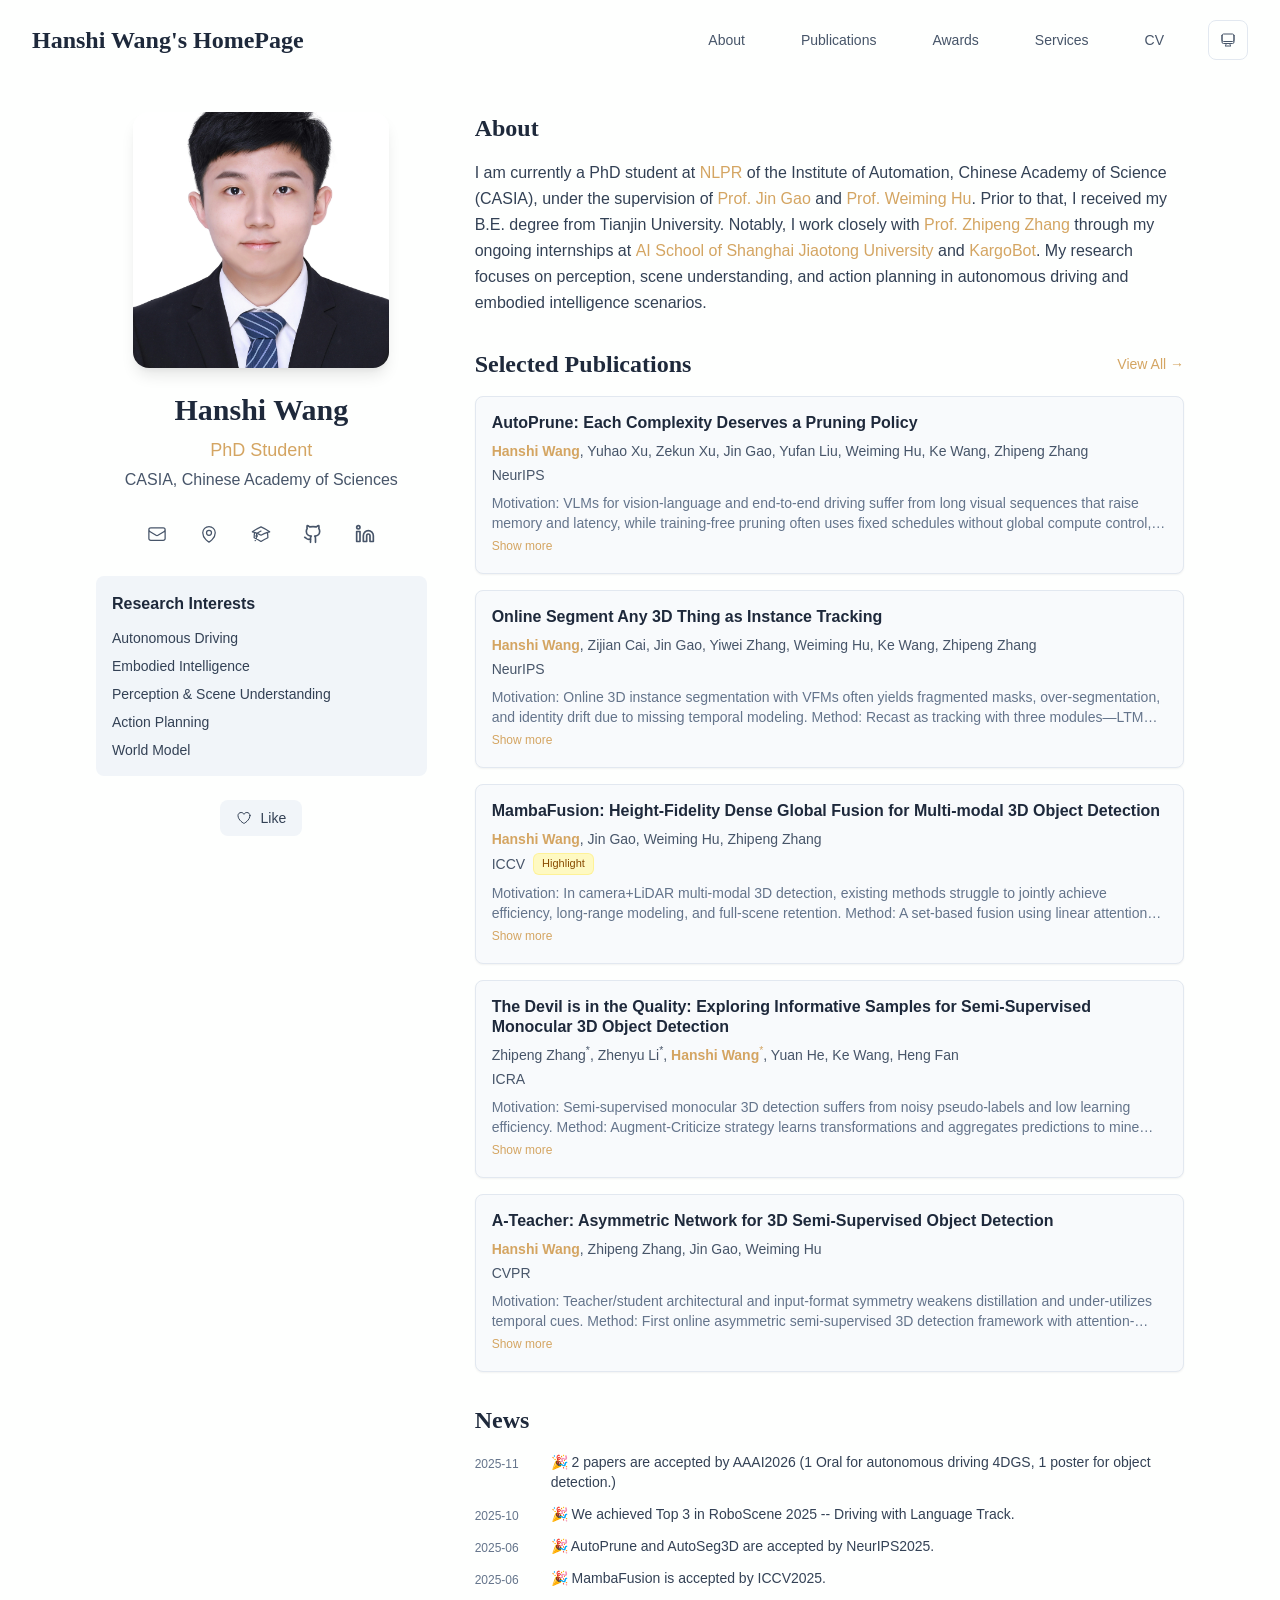
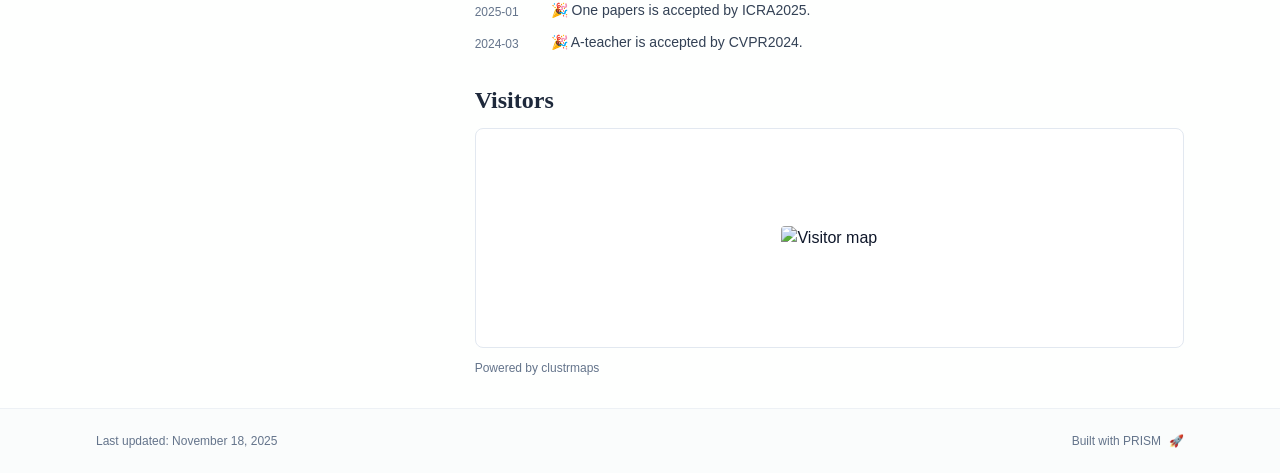
==== commit 478972e5: "update site" ====
--- a/index.html
+++ b/index.html
@@ -1,4 +1,4 @@
-<!DOCTYPE html><html lang="en" class="scroll-smooth"><head><meta charSet="utf-8"/><meta name="viewport" content="width=device-width, initial-scale=1"/><link rel="preload" as="image" href="/hanshiwang.jpg"/><link rel="preload" as="image" href="https://www.clustrmaps.com/map_v2.png?d=ZZkNoHIIeYok_4__ZjpG6n9tZdzHIsZgQt5KLaaNEWc&amp;cl=ffffff"/><link rel="stylesheet" href="/_next/static/css/4c0b1ce5b906c74a.css" data-precedence="next"/><link rel="preload" as="script" fetchPriority="low" href="/_next/static/chunks/webpack-dcf9f18cf6e4eb9d.js"/><script src="/_next/static/chunks/4bd1b696-70b6d399998de86a.js" async=""></script><script src="/_next/static/chunks/684-50096e198fb40285.js" async=""></script><script src="/_next/static/chunks/main-app-04442ff7e82ddfff.js" async=""></script><script src="/_next/static/chunks/161-26b68443731f0363.js" async=""></script><script src="/_next/static/chunks/874-196dbf0660d69360.js" async=""></script><script src="/_next/static/chunks/560-dc25b2d8b8d763b3.js" async=""></script><script src="/_next/static/chunks/app/layout-bad29ffcb920f3d7.js" async=""></script><script src="/_next/static/chunks/12-4b59b9520356f054.js" async=""></script><script src="/_next/static/chunks/748-de18471bd34a4805.js" async=""></script><script src="/_next/static/chunks/app/page-166ca7845ff0049b.js" async=""></script><link rel="icon" href="/favicon.svg" type="image/svg+xml"/><link rel="dns-prefetch" href="https://google-fonts.jialeliu.com"/><link rel="preconnect" href="https://google-fonts.jialeliu.com" crossorigin=""/><link rel="preload" as="style" href="https://google-fonts.jialeliu.com/css2?family=Inter:wght@300;400;500;600;700&amp;family=Crimson+Text:ital,wght@0,400;0,600;1,400&amp;display=swap"/><link rel="stylesheet" id="gfonts-css" href="https://google-fonts.jialeliu.com/css2?family=Inter:wght@300;400;500;600;700&amp;family=Crimson+Text:ital,wght@0,400;0,600;1,400&amp;display=swap" media="print"/><script>
+<!DOCTYPE html><html lang="en" class="scroll-smooth"><head><meta charSet="utf-8"/><meta name="viewport" content="width=device-width, initial-scale=1"/><link rel="preload" as="image" href="/hanshiwang.jpg"/><link rel="preload" as="image" href="//www.clustrmaps.com/map_v2.png?d=ZZkNoHIIeYok_4__ZjpG6n9tZdzHIsZgQt5KLaaNEWc&amp;cl=ffffff"/><link rel="stylesheet" href="/_next/static/css/4c0b1ce5b906c74a.css" data-precedence="next"/><link rel="preload" as="script" fetchPriority="low" href="/_next/static/chunks/webpack-dcf9f18cf6e4eb9d.js"/><script src="/_next/static/chunks/4bd1b696-70b6d399998de86a.js" async=""></script><script src="/_next/static/chunks/684-50096e198fb40285.js" async=""></script><script src="/_next/static/chunks/main-app-04442ff7e82ddfff.js" async=""></script><script src="/_next/static/chunks/161-26b68443731f0363.js" async=""></script><script src="/_next/static/chunks/874-196dbf0660d69360.js" async=""></script><script src="/_next/static/chunks/560-dc25b2d8b8d763b3.js" async=""></script><script src="/_next/static/chunks/app/layout-bad29ffcb920f3d7.js" async=""></script><script src="/_next/static/chunks/12-4b59b9520356f054.js" async=""></script><script src="/_next/static/chunks/748-de18471bd34a4805.js" async=""></script><script src="/_next/static/chunks/app/page-d1eee7e1f032a18a.js" async=""></script><link rel="icon" href="/favicon.svg" type="image/svg+xml"/><link rel="dns-prefetch" href="https://google-fonts.jialeliu.com"/><link rel="preconnect" href="https://google-fonts.jialeliu.com" crossorigin=""/><link rel="preload" as="style" href="https://google-fonts.jialeliu.com/css2?family=Inter:wght@300;400;500;600;700&amp;family=Crimson+Text:ital,wght@0,400;0,600;1,400&amp;display=swap"/><link rel="stylesheet" id="gfonts-css" href="https://google-fonts.jialeliu.com/css2?family=Inter:wght@300;400;500;600;700&amp;family=Crimson+Text:ital,wght@0,400;0,600;1,400&amp;display=swap" media="print"/><script>
               (function(){
                 var l = document.getElementById('gfonts-css');
                 if (!l) return;
@@ -21,4 +21,4 @@
                 root.classList.add('light');
                 root.setAttribute('data-theme', 'light');
               }
-            </script><title>Hanshi Wang&#x27;s HomePage</title><meta name="description" content="PhD student at the University of Example."/><meta name="author" content="Hanshi Wang"/><meta name="keywords" content="Hanshi Wang,PhD,Research,CASIA, Chinese Academy of Sciences"/><meta name="creator" content="Hanshi Wang"/><meta name="publisher" content="Hanshi Wang"/><meta property="og:title" content="Hanshi Wang&#x27;s HomePage"/><meta property="og:description" content="PhD student at the University of Example."/><meta property="og:site_name" content="Hanshi Wang&#x27;s Academic Website"/><meta property="og:locale" content="en_US"/><meta property="og:type" content="website"/><meta name="twitter:card" content="summary"/><meta name="twitter:title" content="Hanshi Wang&#x27;s HomePage"/><meta name="twitter:description" content="PhD student at the University of Example."/><link rel="icon" href="/favicon.svg"/><script>document.querySelectorAll('body link[rel="icon"], body link[rel="apple-touch-icon"]').forEach(el => document.head.appendChild(el))</script><script src="/_next/static/chunks/polyfills-42372ed130431b0a.js" noModule=""></script></head><body class="font-sans antialiased"><div style="visibility:hidden"><nav class="fixed top-0 left-0 right-0 z-50" data-headlessui-state=""><div class="transition-all duration-300 ease-out bg-transparent" style="transform:translateY(-100px)"><div class="max-w-7xl mx-auto px-4 sm:px-6 lg:px-8"><div class="flex justify-between items-center h-16 lg:h-20"><div class="flex-shrink-0" tabindex="0"><a class="text-xl lg:text-2xl font-serif font-semibold text-primary hover:text-accent transition-colors duration-200" href="/">Hanshi Wang&#x27;s HomePage</a></div><div class="hidden lg:block"><div class="ml-10 flex items-center space-x-8"><div class="flex items-baseline space-x-8"><a class="relative px-3 py-2 text-sm font-medium transition-all duration-200 rounded hover:bg-accent/10 hover:shadow-sm text-primary" href="/"><span class="relative z-10">About</span><div class="absolute inset-0 bg-accent/10 rounded-lg"></div></a><a class="relative px-3 py-2 text-sm font-medium transition-all duration-200 rounded hover:bg-accent/10 hover:shadow-sm text-neutral-600 hover:text-primary" href="/publications/"><span class="relative z-10">Publications</span></a><a class="relative px-3 py-2 text-sm font-medium transition-all duration-200 rounded hover:bg-accent/10 hover:shadow-sm text-neutral-600 hover:text-primary" href="/awards/"><span class="relative z-10">Awards</span></a><a class="relative px-3 py-2 text-sm font-medium transition-all duration-200 rounded hover:bg-accent/10 hover:shadow-sm text-neutral-600 hover:text-primary" href="/services/"><span class="relative z-10">Services</span></a><a class="relative px-3 py-2 text-sm font-medium transition-all duration-200 rounded hover:bg-accent/10 hover:shadow-sm text-neutral-600 hover:text-primary" href="/cv/"><span class="relative z-10">CV</span></a></div><div class="flex items-center justify-center w-10 h-10 rounded-lg border border-neutral-200 dark:border-[rgba(148,163,184,0.24)] bg-background dark:bg-neutral-800"><div class="w-4 h-4 rounded-full bg-neutral-300 animate-pulse"></div></div></div></div><div class="lg:hidden flex items-center space-x-2"><div class="flex items-center justify-center w-10 h-10 rounded-lg border border-neutral-200 dark:border-[rgba(148,163,184,0.24)] bg-background dark:bg-neutral-800"><div class="w-4 h-4 rounded-full bg-neutral-300 animate-pulse"></div></div><button class="inline-flex items-center justify-center p-2 rounded-md text-neutral-600 hover:text-primary hover:bg-neutral-100 dark:hover:bg-neutral-800 focus:outline-none focus:ring-2 focus:ring-inset focus:ring-accent transition-colors duration-200" id="headlessui-disclosure-button-«R5pdb»" type="button" aria-expanded="false" data-headlessui-state=""><span class="sr-only">Open main menu</span><div><svg xmlns="http://www.w3.org/2000/svg" fill="none" viewBox="0 0 24 24" stroke-width="1.5" stroke="currentColor" aria-hidden="true" data-slot="icon" class="block h-6 w-6"><path stroke-linecap="round" stroke-linejoin="round" d="M3.75 6.75h16.5M3.75 12h16.5m-16.5 5.25h16.5"></path></svg></div></button></div></div></div></div></nav><main class="min-h-screen pt-16 lg:pt-20"><div class="max-w-6xl mx-auto px-4 sm:px-6 lg:px-8 py-8 bg-background min-h-screen"><div class="grid grid-cols-1 lg:grid-cols-3 gap-12"><div class="lg:col-span-1"><div class="sticky top-8" style="opacity:0;transform:translateY(20px)"><div class="w-64 h-64 mx-auto mb-6 rounded-2xl overflow-hidden shadow-lg hover:shadow-xl transition-all duration-200 hover:scale-105"><img alt="Hanshi Wang" width="256" height="256" decoding="async" data-nimg="1" class="w-full h-full object-cover object-[32%_center]" style="color:transparent" src="/hanshiwang.jpg"/></div><div class="text-center mb-6"><h1 class="text-3xl font-serif font-bold text-primary mb-2">Hanshi Wang</h1><p class="text-lg text-accent font-medium mb-1">PhD Student</p><p class="text-neutral-600 mb-2">CASIA, Chinese Academy of Sciences</p></div><div class="flex flex-wrap justify-center gap-3 sm:gap-4 mb-6 relative px-2"><div class="relative"><button class="p-2 sm:p-2 transition-colors duration-200 text-neutral-600 dark:text-neutral-400 hover:text-accent" aria-label="Email"><svg xmlns="http://www.w3.org/2000/svg" fill="none" viewBox="0 0 24 24" stroke-width="1.5" stroke="currentColor" aria-hidden="true" data-slot="icon" class="h-5 w-5"><path stroke-linecap="round" stroke-linejoin="round" d="M21.75 6.75v10.5a2.25 2.25 0 0 1-2.25 2.25h-15a2.25 2.25 0 0 1-2.25-2.25V6.75m19.5 0A2.25 2.25 0 0 0 19.5 4.5h-15a2.25 2.25 0 0 0-2.25 2.25m19.5 0v.243a2.25 2.25 0 0 1-1.07 1.916l-7.5 4.615a2.25 2.25 0 0 1-2.36 0L3.32 8.91a2.25 2.25 0 0 1-1.07-1.916V6.75"></path></svg></button></div><div class="relative"><button class="p-2 sm:p-2 transition-colors duration-200 text-neutral-600 dark:text-neutral-400 hover:text-accent" aria-label="Location"><svg xmlns="http://www.w3.org/2000/svg" fill="none" viewBox="0 0 24 24" stroke-width="1.5" stroke="currentColor" aria-hidden="true" data-slot="icon" class="h-5 w-5"><path stroke-linecap="round" stroke-linejoin="round" d="M15 10.5a3 3 0 1 1-6 0 3 3 0 0 1 6 0Z"></path><path stroke-linecap="round" stroke-linejoin="round" d="M19.5 10.5c0 7.142-7.5 11.25-7.5 11.25S4.5 17.642 4.5 10.5a7.5 7.5 0 1 1 15 0Z"></path></svg></button></div><a href="https://scholar.google.com/citations?user=1i2DRI8AAAAJ" target="_blank" rel="noopener noreferrer" class="p-2 sm:p-2 text-neutral-600 dark:text-neutral-400 hover:text-accent transition-colors duration-200" aria-label="Google Scholar"><svg xmlns="http://www.w3.org/2000/svg" fill="none" viewBox="0 0 24 24" stroke-width="1.5" stroke="currentColor" aria-hidden="true" data-slot="icon" class="h-5 w-5"><path stroke-linecap="round" stroke-linejoin="round" d="M4.26 10.147a60.438 60.438 0 0 0-.491 6.347A48.62 48.62 0 0 1 12 20.904a48.62 48.62 0 0 1 8.232-4.41 60.46 60.46 0 0 0-.491-6.347m-15.482 0a50.636 50.636 0 0 0-2.658-.813A59.906 59.906 0 0 1 12 3.493a59.903 59.903 0 0 1 10.399 5.84c-.896.248-1.783.52-2.658.814m-15.482 0A50.717 50.717 0 0 1 12 13.489a50.702 50.702 0 0 1 7.74-3.342M6.75 15a.75.75 0 1 0 0-1.5.75.75 0 0 0 0 1.5Zm0 0v-3.675A55.378 55.378 0 0 1 12 8.443m-7.007 11.55A5.981 5.981 0 0 0 6.75 15.75v-1.5"></path></svg></a><a href="https://github.com/VERITAS12" target="_blank" rel="noopener noreferrer" class="p-2 sm:p-2 text-neutral-600 dark:text-neutral-400 hover:text-accent transition-colors duration-200" aria-label="GitHub"><svg xmlns="http://www.w3.org/2000/svg" width="24" height="24" viewBox="0 0 24 24" fill="none" stroke="currentColor" stroke-width="2" stroke-linecap="round" stroke-linejoin="round" class="lucide lucide-github h-5 w-5" aria-hidden="true"><path d="M15 22v-4a4.8 4.8 0 0 0-1-3.5c3 0 6-2 6-5.5.08-1.25-.27-2.48-1-3.5.28-1.15.28-2.35 0-3.5 0 0-1 0-3 1.5-2.64-.5-5.36-.5-8 0C6 2 5 2 5 2c-.3 1.15-.3 2.35 0 3.5A5.403 5.403 0 0 0 4 9c0 3.5 3 5.5 6 5.5-.39.49-.68 1.05-.85 1.65-.17.6-.22 1.23-.15 1.85v4"></path><path d="M9 18c-4.51 2-5-2-7-2"></path></svg></a><a href="https://www.linkedin.com/in/hanshiwang/" target="_blank" rel="noopener noreferrer" class="p-2 sm:p-2 text-neutral-600 dark:text-neutral-400 hover:text-accent transition-colors duration-200" aria-label="LinkedIn"><svg xmlns="http://www.w3.org/2000/svg" width="24" height="24" viewBox="0 0 24 24" fill="none" stroke="currentColor" stroke-width="2" stroke-linecap="round" stroke-linejoin="round" class="lucide lucide-linkedin h-5 w-5" aria-hidden="true"><path d="M16 8a6 6 0 0 1 6 6v7h-4v-7a2 2 0 0 0-2-2 2 2 0 0 0-2 2v7h-4v-7a6 6 0 0 1 6-6z"></path><rect width="4" height="12" x="2" y="9"></rect><circle cx="4" cy="4" r="2"></circle></svg></a></div><div class="bg-neutral-100 dark:bg-neutral-800 rounded-lg p-4 mb-6 hover:shadow-lg transition-all duration-200 hover:scale-[1.02]"><h3 class="font-semibold text-primary mb-3">Research Interests</h3><div class="space-y-2 text-sm text-neutral-700 dark:text-neutral-500"><div>Autonomous Driving</div><div>Embodied Intelligence</div><div>Perception &amp; Scene Understanding</div><div>Action Planning</div><div>World Model</div></div></div><div class="flex justify-center"><div class="relative"><button class="flex items-center space-x-2 px-4 py-2 rounded-lg font-medium text-sm transition-all duration-200 bg-neutral-100 dark:bg-neutral-800 text-neutral-700 dark:text-neutral-500 hover:bg-red-50 dark:hover:bg-red-900/20 hover:text-red-600 dark:hover:text-red-400 cursor-pointer" tabindex="0"><svg xmlns="http://www.w3.org/2000/svg" fill="none" viewBox="0 0 24 24" stroke-width="1.5" stroke="currentColor" aria-hidden="true" data-slot="icon" class="h-4 w-4"><path stroke-linecap="round" stroke-linejoin="round" d="M21 8.25c0-2.485-2.099-4.5-4.688-4.5-1.935 0-3.597 1.126-4.312 2.733-.715-1.607-2.377-2.733-4.313-2.733C5.1 3.75 3 5.765 3 8.25c0 7.22 9 12 9 12s9-4.78 9-12Z"></path></svg><span>Like</span></button></div></div></div></div><div class="lg:col-span-2 space-y-8"><section id="about" class="scroll-mt-24 space-y-8"><section style="opacity:0;transform:translateY(20px)"><h2 class="text-2xl font-serif font-bold text-primary mb-4">About</h2><div class="text-neutral-700 dark:text-neutral-600 leading-relaxed"><p class="mb-4 last:mb-0">I am currently a PhD student at <a href="https://nlpr.ia.ac.cn/en/" node="[object Object]" target="_blank" rel="noopener noreferrer" class="text-accent font-medium transition-all duration-200 rounded hover:bg-accent/10 hover:shadow-sm">NLPR</a> of the Institute of Automation, Chinese Academy of Science (CASIA), under the supervision of <a href="https://nlpr.ia.ac.cn/users/gaojin/index.htm" node="[object Object]" target="_blank" rel="noopener noreferrer" class="text-accent font-medium transition-all duration-200 rounded hover:bg-accent/10 hover:shadow-sm">Prof. Jin Gao</a> and <a href="https://people.ucas.ac.cn/~huweiming" node="[object Object]" target="_blank" rel="noopener noreferrer" class="text-accent font-medium transition-all duration-200 rounded hover:bg-accent/10 hover:shadow-sm">Prof. Weiming Hu</a>. Prior to that, I received my B.E. degree from Tianjin University. Notably, I work closely with <a href="https://zhipengzhang.cn/" node="[object Object]" target="_blank" rel="noopener noreferrer" class="text-accent font-medium transition-all duration-200 rounded hover:bg-accent/10 hover:shadow-sm">Prof.  Zhipeng Zhang</a> through my ongoing internships at <a href="https://www.shlab.org.cn/" node="[object Object]" target="_blank" rel="noopener noreferrer" class="text-accent font-medium transition-all duration-200 rounded hover:bg-accent/10 hover:shadow-sm">AI School of Shanghai Jiaotong University</a> and <a href="https://www.kargo-bot.com/" node="[object Object]" target="_blank" rel="noopener noreferrer" class="text-accent font-medium transition-all duration-200 rounded hover:bg-accent/10 hover:shadow-sm">KargoBot</a>. My research focuses on perception, scene understanding, and action planning in autonomous driving and embodied intelligence scenarios.</p></div></section><section style="opacity:0;transform:translateY(20px)"><div class="flex items-center justify-between mb-4"><h2 class="text-2xl font-serif font-bold text-primary">Selected Publications</h2><a class="text-accent hover:text-accent-dark text-sm font-medium transition-all duration-200 rounded hover:bg-accent/10 hover:shadow-sm" href="/#publications">View All →</a></div><div class="space-y-4"><div class="bg-neutral-50 dark:bg-neutral-800 p-4 rounded-lg shadow-sm border border-neutral-200 dark:border-[rgba(148,163,184,0.24)] hover:shadow-lg transition-all duration-200 hover:scale-[1.02]" style="opacity:0;transform:translateY(20px)"><h3 class="font-semibold text-primary mb-2 leading-tight">AutoPrune: Each Complexity Deserves a Pruning Policy</h3><p class="text-sm text-neutral-600 dark:text-neutral-500 mb-1"><span><span class="font-semibold text-accent">Hanshi Wang</span>, </span><span><span class="">Yuhao Xu</span>, </span><span><span class="">Zekun Xu</span>, </span><span><span class="">Jin Gao</span>, </span><span><span class="">Yufan Liu</span>, </span><span><span class="">Weiming Hu</span>, </span><span><span class="">Ke Wang</span>, </span><span><span class="">Zhipeng Zhang</span></span></p><p class="flex items-center gap-2 text-sm text-neutral-600 dark:text-neutral-500 mb-2"><span>NeurIPS</span></p><p class="text-sm text-neutral-500 dark:text-neutral-500 line-clamp-2">Motivation: VLMs for vision-language and end-to-end driving suffer from long visual sequences that raise memory and latency, while training-free pruning often uses fixed schedules without global compute control, which limits reasoning-heavy tasks. Method: AutoPrune estimates mutual information between early visual and textual tokens and maps it to a budget-constrained logistic retention curve, yielding per-sample and per-task token keep ratios across layers under any target token/FLOPs budget. Results: On LLaVA 1.5 7B and other VLM/VLA models, AutoPrune removes up to 89% visual tokens and cuts FLOPs by 76.8% while retaining 96.7% average accuracy, surpassing PDrop by 9.1% with consistent gains on VLM benchmarks and autonomous driving.</p><button type="button" class="mt-1 text-xs text-accent hover:text-accent-dark font-medium">Show more</button></div><div class="bg-neutral-50 dark:bg-neutral-800 p-4 rounded-lg shadow-sm border border-neutral-200 dark:border-[rgba(148,163,184,0.24)] hover:shadow-lg transition-all duration-200 hover:scale-[1.02]" style="opacity:0;transform:translateY(20px)"><h3 class="font-semibold text-primary mb-2 leading-tight">Online Segment Any 3D Thing as Instance Tracking</h3><p class="text-sm text-neutral-600 dark:text-neutral-500 mb-1"><span><span class="font-semibold text-accent">Hanshi Wang</span>, </span><span><span class="">Zijian Cai</span>, </span><span><span class="">Jin Gao</span>, </span><span><span class="">Yiwei Zhang</span>, </span><span><span class="">Weiming Hu</span>, </span><span><span class="">Ke Wang</span>, </span><span><span class="">Zhipeng Zhang</span></span></p><p class="flex items-center gap-2 text-sm text-neutral-600 dark:text-neutral-500 mb-2"><span>NeurIPS</span></p><p class="text-sm text-neutral-500 dark:text-neutral-500 line-clamp-2">Motivation: Online 3D instance segmentation with VFMs often yields fragmented masks, over-segmentation, and identity drift due to missing temporal modeling. Method: Recast as tracking with three modules—LTM (bounded track bank with confidence-gated Hungarian assignment), STM (distance-aware cross-frame attention for short-term context), and SCL (merge high-affinity fragments with joint 2D/3D reasoning and one-to-many supervision). Results: On ScanNet200, improves ESAM by 2.8 AP with real-time throughput and consistent gains on ScanNet, SceneNN, and 3RScan.</p><button type="button" class="mt-1 text-xs text-accent hover:text-accent-dark font-medium">Show more</button></div><div class="bg-neutral-50 dark:bg-neutral-800 p-4 rounded-lg shadow-sm border border-neutral-200 dark:border-[rgba(148,163,184,0.24)] hover:shadow-lg transition-all duration-200 hover:scale-[1.02]" style="opacity:0;transform:translateY(20px)"><h3 class="font-semibold text-primary mb-2 leading-tight">MambaFusion: Height-Fidelity Dense Global Fusion for Multi-modal 3D Object Detection</h3><p class="text-sm text-neutral-600 dark:text-neutral-500 mb-1"><span><span class="font-semibold text-accent">Hanshi Wang</span>, </span><span><span class="">Jin Gao</span>, </span><span><span class="">Weiming Hu</span>, </span><span><span class="">Zhipeng Zhang</span></span></p><p class="flex items-center gap-2 text-sm text-neutral-600 dark:text-neutral-500 mb-2"><span>ICCV</span><span class="inline-flex items-center gap-1"><span class="inline-flex items-center px-2 py-0.5 rounded-md text-[11px] font-medium bg-yellow-100 text-yellow-800 dark:bg-yellow-900/40 dark:text-yellow-200 border border-yellow-200/70 dark:border-yellow-800">Highlight</span></span></p><p class="text-sm text-neutral-500 dark:text-neutral-500 line-clamp-2">Motivation: In camera+LiDAR multi-modal 3D detection, existing methods struggle to jointly achieve efficiency, long-range modeling, and full-scene retention. Method: A set-based fusion using linear attention (Mamba) with Height-Fidelity LiDAR encoding and a Hybrid Mamba Block to align modalities, preserve height cues, and learn local/global context. Results: On nuScenes val, achieves 75.0 NDS, surpassing SOTA with faster inference; ICCV 2025 Highlight.</p><button type="button" class="mt-1 text-xs text-accent hover:text-accent-dark font-medium">Show more</button></div><div class="bg-neutral-50 dark:bg-neutral-800 p-4 rounded-lg shadow-sm border border-neutral-200 dark:border-[rgba(148,163,184,0.24)] hover:shadow-lg transition-all duration-200 hover:scale-[1.02]" style="opacity:0;transform:translateY(20px)"><h3 class="font-semibold text-primary mb-2 leading-tight">The Devil is in the Quality: Exploring Informative Samples for Semi-Supervised Monocular 3D Object Detection</h3><p class="text-sm text-neutral-600 dark:text-neutral-500 mb-1"><span><span class="">Zhipeng Zhang</span><sup class="ml-0 text-neutral-600 dark:text-neutral-500">*</sup>, </span><span><span class="">Zhenyu Li</span><sup class="ml-0 text-neutral-600 dark:text-neutral-500">*</sup>, </span><span><span class="font-semibold text-accent">Hanshi Wang</span><sup class="ml-0 text-accent">*</sup>, </span><span><span class="">Yuan He</span>, </span><span><span class="">Ke Wang</span>, </span><span><span class="">Heng Fan</span></span></p><p class="flex items-center gap-2 text-sm text-neutral-600 dark:text-neutral-500 mb-2"><span>ICRA</span></p><p class="text-sm text-neutral-500 dark:text-neutral-500 line-clamp-2">Motivation: Semi-supervised monocular 3D detection suffers from noisy pseudo-labels and low learning efficiency. Method: Augment-Criticize strategy learns transformations and aggregates predictions to mine reliable pseudo-labels; Critical Retraining Strategy dynamically evaluates pseudo-label contributions to suppress noise. Results: Applied to MonoDLE and MonoFlex, yields significant gains, showing effectiveness and generality.</p><button type="button" class="mt-1 text-xs text-accent hover:text-accent-dark font-medium">Show more</button></div><div class="bg-neutral-50 dark:bg-neutral-800 p-4 rounded-lg shadow-sm border border-neutral-200 dark:border-[rgba(148,163,184,0.24)] hover:shadow-lg transition-all duration-200 hover:scale-[1.02]" style="opacity:0;transform:translateY(20px)"><h3 class="font-semibold text-primary mb-2 leading-tight">A-Teacher: Asymmetric Network for 3D Semi-Supervised Object Detection</h3><p class="text-sm text-neutral-600 dark:text-neutral-500 mb-1"><span><span class="font-semibold text-accent">Hanshi Wang</span>, </span><span><span class="">Zhipeng Zhang</span>, </span><span><span class="">Jin Gao</span>, </span><span><span class="">Weiming Hu</span></span></p><p class="flex items-center gap-2 text-sm text-neutral-600 dark:text-neutral-500 mb-2"><span>CVPR</span></p><p class="text-sm text-neutral-500 dark:text-neutral-500 line-clamp-2">Motivation: Teacher/student architectural and input-format symmetry weakens distillation and under-utilizes temporal cues. Method: First online asymmetric semi-supervised 3D detection framework with attention-based refinement, leveraging past/future cues in a divide-and-conquer strategy to correct poor detections, misses, and false positives. Results: On Waymo, boosts mAP (L1) by 4.7 over prior SOTA with fewer training resources.</p><button type="button" class="mt-1 text-xs text-accent hover:text-accent-dark font-medium">Show more</button></div></div></section><section style="opacity:0;transform:translateY(20px)"><h2 class="text-2xl font-serif font-bold text-primary mb-4">News</h2><div class="space-y-3"><div class="flex items-start space-x-3"><span class="text-xs text-neutral-500 mt-1 w-16 flex-shrink-0">2025-11</span><p class="text-sm text-neutral-700">🎉 2 papers are accepted by AAAI2026 (1 Oral for autonomous driving 4DGS, 1 poster for object detection.)</p></div><div class="flex items-start space-x-3"><span class="text-xs text-neutral-500 mt-1 w-16 flex-shrink-0">2025-10</span><p class="text-sm text-neutral-700">🎉 We achieved Top 3 in RoboScene 2025 -- Driving with Language Track.</p></div><div class="flex items-start space-x-3"><span class="text-xs text-neutral-500 mt-1 w-16 flex-shrink-0">2025-06</span><p class="text-sm text-neutral-700">🎉 AutoPrune and AutoSeg3D are accepted by NeurIPS2025.</p></div><div class="flex items-start space-x-3"><span class="text-xs text-neutral-500 mt-1 w-16 flex-shrink-0">2025-06</span><p class="text-sm text-neutral-700">🎉 MambaFusion is accepted by ICCV2025.</p></div><div class="flex items-start space-x-3"><span class="text-xs text-neutral-500 mt-1 w-16 flex-shrink-0">2025-01</span><p class="text-sm text-neutral-700">🎉 One papers is accepted by ICRA2025.</p></div><div class="flex items-start space-x-3"><span class="text-xs text-neutral-500 mt-1 w-16 flex-shrink-0">2024-03</span><p class="text-sm text-neutral-700">🎉 A-teacher is accepted by CVPR2024.</p></div></div></section><section class="space-y-3"><h2 class="text-2xl font-serif font-bold text-primary">Visitors</h2><div class="rounded-lg border border-neutral-200 dark:border-neutral-800 bg-white dark:bg-neutral-900 p-2 min-h-[220px] flex items-center justify-center"><img src="https://www.clustrmaps.com/map_v2.png?d=ZZkNoHIIeYok_4__ZjpG6n9tZdzHIsZgQt5KLaaNEWc&amp;cl=ffffff" alt="Visitor map" class="w-full h-auto rounded"/></div><p class="text-xs text-neutral-500">Powered by <!-- -->clustrmaps</p></section></section></div></div></div><!--$--><!--/$--><!--$--><!--/$--></main><footer class="border-t border-neutral-200/50 bg-neutral-50/50 dark:bg-neutral-900/50 dark:border-neutral-700/50"><div class="max-w-6xl mx-auto px-4 sm:px-6 lg:px-8 py-6"><div class="flex flex-col sm:flex-row justify-between items-center gap-2"><p class="text-xs text-neutral-500">Last updated: <!-- -->November 18, 2025</p><p class="text-xs text-neutral-500 flex items-center"><a href="https://github.com/xyjoey/PRISM" target="_blank" rel="noopener noreferrer">Built with PRISM</a><span class="ml-2">🚀</span></p></div></div></footer></div><script src="/_next/static/chunks/webpack-dcf9f18cf6e4eb9d.js" async=""></script><script>(self.__next_f=self.__next_f||[]).push([0])</script><script>self.__next_f.push([1,"1:\"$Sreact.fragment\"\n2:I[3719,[\"161\",\"static/chunks/161-26b68443731f0363.js\",\"874\",\"static/chunks/874-196dbf0660d69360.js\",\"560\",\"static/chunks/560-dc25b2d8b8d763b3.js\",\"177\",\"static/chunks/app/layout-bad29ffcb920f3d7.js\"],\"ThemeProvider\"]\n3:I[768,[\"161\",\"static/chunks/161-26b68443731f0363.js\",\"874\",\"static/chunks/874-196dbf0660d69360.js\",\"560\",\"static/chunks/560-dc25b2d8b8d763b3.js\",\"177\",\"static/chunks/app/layout-bad29ffcb920f3d7.js\"],\"default\"]\n4:I[7555,[],\"\"]\n5:I[1295,[],\"\"]\n6:I[2548,[\"161\",\"static/chunks/161-26b68443731f0363.js\",\"874\",\"static/chunks/874-196dbf0660d69360.js\",\"560\",\"static/chunks/560-dc25b2d8b8d763b3.js\",\"177\",\"static/chunks/app/layout-bad29ffcb920f3d7.js\"],\"default\"]\n7:I[7437,[\"161\",\"static/chunks/161-26b68443731f0363.js\",\"12\",\"static/chunks/12-4b59b9520356f054.js\",\"874\",\"static/chunks/874-196dbf0660d69360.js\",\"748\",\"static/chunks/748-de18471bd34a4805.js\",\"974\",\"static/chunks/app/page-166ca7845ff0049b.js\"],\"default\"]\n8:I[9507,[\"161\",\"static/chunks/161-26b68443731f0363.js\",\"12\",\"static/chunks/12-4b59b9520356f054.js\",\"874\",\"static/chunks/874-196dbf0660d69360.js\",\"748\",\"static/chunks/748-de18471bd34a4805.js\",\"974\",\"static/chunks/app/page-166ca7845ff0049b.js\"],\"default\"]\n9:I[5218,[\"161\",\"static/chunks/161-26b68443731f0363.js\",\"12\",\"static/chunks/12-4b59b9520356f054.js\",\"874\",\"static/chunks/874-196dbf0660d69360.js\",\"748\",\"static/chunks/748-de18471bd34a4805.js\",\"974\",\"static/chunks/app/page-166ca7845ff0049b.js\"],\"default\"]\na:I[1990,[\"161\",\"static/chunks/161-26b68443731f0363.js\",\"12\",\"static/chunks/12-4b59b9520356f054.js\",\"874\",\"static/chunks/874-196dbf0660d69360.js\",\"748\",\"static/chunks/748-de18471bd34a4805.js\",\"974\",\"static/chunks/app/page-166ca7845ff0049b.js\"],\"default\"]\nb:I[1944,[\"161\",\"static/chunks/161-26b68443731f0363.js\",\"12\",\"static/chunks/12-4b59b9520356f054.js\",\"874\",\"static/chunks/874-196dbf0660d69360.js\",\"748\",\"static/chunks/748-de18471bd34a4805.js\",\"974\",\"static/chunks/app/page-166ca7845ff0049b.js\"],\"default\"]\nc:I[9665,[],\"MetadataBoundary\"]\ne:I[9665,[],\"OutletBoundary\"]\n11:I[4911,[],\""])</script><script>self.__next_f.push([1,"AsyncMetadataOutlet\"]\n13:I[9665,[],\"ViewportBoundary\"]\n15:I[6614,[],\"\"]\n:HL[\"/_next/static/css/4c0b1ce5b906c74a.css\",\"style\"]\n"])</script><script>self.__next_f.push([1,"0:{\"P\":null,\"b\":\"tnMNlBFA9SUrWefiLQ7MT\",\"p\":\"\",\"c\":[\"\",\"\"],\"i\":false,\"f\":[[[\"\",{\"children\":[\"__PAGE__\",{}]},\"$undefined\",\"$undefined\",true],[\"\",[\"$\",\"$1\",\"c\",{\"children\":[[[\"$\",\"link\",\"0\",{\"rel\":\"stylesheet\",\"href\":\"/_next/static/css/4c0b1ce5b906c74a.css\",\"precedence\":\"next\",\"crossOrigin\":\"$undefined\",\"nonce\":\"$undefined\"}]],[\"$\",\"html\",null,{\"lang\":\"en\",\"className\":\"scroll-smooth\",\"suppressHydrationWarning\":true,\"children\":[[\"$\",\"head\",null,{\"children\":[[\"$\",\"link\",null,{\"rel\":\"icon\",\"href\":\"/favicon.svg\",\"type\":\"image/svg+xml\"}],[\"$\",\"link\",null,{\"rel\":\"dns-prefetch\",\"href\":\"https://google-fonts.jialeliu.com\"}],[\"$\",\"link\",null,{\"rel\":\"preconnect\",\"href\":\"https://google-fonts.jialeliu.com\",\"crossOrigin\":\"\"}],[\"$\",\"link\",null,{\"rel\":\"preload\",\"as\":\"style\",\"href\":\"https://google-fonts.jialeliu.com/css2?family=Inter:wght@300;400;500;600;700\u0026family=Crimson+Text:ital,wght@0,400;0,600;1,400\u0026display=swap\"}],[\"$\",\"link\",null,{\"rel\":\"stylesheet\",\"id\":\"gfonts-css\",\"href\":\"https://google-fonts.jialeliu.com/css2?family=Inter:wght@300;400;500;600;700\u0026family=Crimson+Text:ital,wght@0,400;0,600;1,400\u0026display=swap\",\"media\":\"print\"}],[\"$\",\"script\",null,{\"dangerouslySetInnerHTML\":{\"__html\":\"\\n              (function(){\\n                var l = document.getElementById('gfonts-css');\\n                if (!l) return;\\n                if (l.media !== 'all') {\\n                  l.addEventListener('load', function(){ try { l.media = 'all'; } catch(e){} });\\n                }\\n              })();\\n            \"}}],[\"$\",\"noscript\",null,{\"children\":[\"$\",\"link\",null,{\"rel\":\"stylesheet\",\"href\":\"https://google-fonts.jialeliu.com/css2?family=Inter:wght@300;400;500;600;700\u0026family=Crimson+Text:ital,wght@0,400;0,600;1,400\u0026display=swap\"}]}],[\"$\",\"script\",null,{\"dangerouslySetInnerHTML\":{\"__html\":\"\\n              try {\\n                const theme = localStorage.getItem('theme-storage');\\n                const parsed = theme ? JSON.parse(theme) : null;\\n                const setting = parsed?.state?.theme || 'system';\\n                const prefersDark = typeof window !== 'undefined' \u0026\u0026 window.matchMedia \u0026\u0026 window.matchMedia('(prefers-color-scheme: dark)').matches;\\n                const effective = setting === 'dark' ? 'dark' : (setting === 'light' ? 'light' : (prefersDark ? 'dark' : 'light'));\\n                var root = document.documentElement;\\n                root.classList.add(effective);\\n                root.setAttribute('data-theme', effective);\\n              } catch (e) {\\n                var root = document.documentElement;\\n                root.classList.add('light');\\n                root.setAttribute('data-theme', 'light');\\n              }\\n            \"}}]]}],[\"$\",\"body\",null,{\"className\":\"font-sans antialiased\",\"children\":[\"$\",\"$L2\",null,{\"children\":[[\"$\",\"$L3\",null,{\"items\":[{\"title\":\"About\",\"type\":\"page\",\"target\":\"about\",\"href\":\"/\"},{\"title\":\"Publications\",\"type\":\"page\",\"target\":\"publications\",\"href\":\"/publications\"},{\"title\":\"Awards\",\"type\":\"page\",\"target\":\"awards\",\"href\":\"/awards\"},{\"title\":\"Services\",\"type\":\"page\",\"target\":\"services\",\"href\":\"/services\"},{\"title\":\"CV\",\"type\":\"page\",\"target\":\"cv\",\"href\":\"/cv\"}],\"siteTitle\":\"Hanshi Wang's HomePage\",\"enableOnePageMode\":false}],[\"$\",\"main\",null,{\"className\":\"min-h-screen pt-16 lg:pt-20\",\"children\":[\"$\",\"$L4\",null,{\"parallelRouterKey\":\"children\",\"error\":\"$undefined\",\"errorStyles\":\"$undefined\",\"errorScripts\":\"$undefined\",\"template\":[\"$\",\"$L5\",null,{}],\"templateStyles\":\"$undefined\",\"templateScripts\":\"$undefined\",\"notFound\":[[[\"$\",\"title\",null,{\"children\":\"404: This page could not be found.\"}],[\"$\",\"div\",null,{\"style\":{\"fontFamily\":\"system-ui,\\\"Segoe UI\\\",Roboto,Helvetica,Arial,sans-serif,\\\"Apple Color Emoji\\\",\\\"Segoe UI Emoji\\\"\",\"height\":\"100vh\",\"textAlign\":\"center\",\"display\":\"flex\",\"flexDirection\":\"column\",\"alignItems\":\"center\",\"justifyContent\":\"center\"},\"children\":[\"$\",\"div\",null,{\"children\":[[\"$\",\"style\",null,{\"dangerouslySetInnerHTML\":{\"__html\":\"body{color:#000;background:#fff;margin:0}.next-error-h1{border-right:1px solid rgba(0,0,0,.3)}@media (prefers-color-scheme:dark){body{color:#fff;background:#000}.next-error-h1{border-right:1px solid rgba(255,255,255,.3)}}\"}}],[\"$\",\"h1\",null,{\"className\":\"next-error-h1\",\"style\":{\"display\":\"inline-block\",\"margin\":\"0 20px 0 0\",\"padding\":\"0 23px 0 0\",\"fontSize\":24,\"fontWeight\":500,\"verticalAlign\":\"top\",\"lineHeight\":\"49px\"},\"children\":404}],[\"$\",\"div\",null,{\"style\":{\"display\":\"inline-block\"},\"children\":[\"$\",\"h2\",null,{\"style\":{\"fontSize\":14,\"fontWeight\":400,\"lineHeight\":\"49px\",\"margin\":0},\"children\":\"This page could not be found.\"}]}]]}]}]],[]],\"forbidden\":\"$undefined\",\"unauthorized\":\"$undefined\"}]}],[\"$\",\"$L6\",null,{\"lastUpdated\":\"November 18, 2025\"}]]}]}]]}]]}],{\"children\":[\"__PAGE__\",[\"$\",\"$1\",\"c\",{\"children\":[[\"$\",\"div\",null,{\"className\":\"max-w-6xl mx-auto px-4 sm:px-6 lg:px-8 py-8 bg-background min-h-screen\",\"children\":[\"$\",\"div\",null,{\"className\":\"grid grid-cols-1 lg:grid-cols-3 gap-12\",\"children\":[[\"$\",\"div\",null,{\"className\":\"lg:col-span-1\",\"children\":[\"$\",\"$L7\",null,{\"author\":{\"name\":\"Hanshi Wang\",\"title\":\"PhD Student\",\"institution\":\"CASIA, Chinese Academy of Sciences\",\"avatar\":\"/hanshiwang.jpg\"},\"social\":{\"email\":\"hanshi.wang.cv@outlook.com\",\"location\":\"City, Country\",\"location_url\":\"https://maps.google.com\",\"location_details\":[\"Haidian, Beijing, China\"],\"google_scholar\":\"https://scholar.google.com/citations?user=1i2DRI8AAAAJ\",\"github\":\"https://github.com/VERITAS12\",\"linkedin\":\"https://www.linkedin.com/in/hanshiwang/\"},\"features\":{\"enable_likes\":true,\"enable_one_page_mode\":false},\"researchInterests\":[\"Autonomous Driving\",\"Embodied Intelligence\",\"Perception \u0026 Scene Understanding\",\"Action Planning\",\"World Model\"]}]}],[\"$\",\"div\",null,{\"className\":\"lg:col-span-2 space-y-8\",\"children\":[[\"$\",\"section\",\"about\",{\"id\":\"about\",\"className\":\"scroll-mt-24 space-y-8\",\"children\":[[[\"$\",\"$L8\",\"about\",{\"content\":\"I am currently a PhD student at [NLPR](https://nlpr.ia.ac.cn/en/) of the Institute of Automation, Chinese Academy of Science (CASIA), under the supervision of [Prof. Jin Gao](https://nlpr.ia.ac.cn/users/gaojin/index.htm) and [Prof. Weiming Hu](https://people.ucas.ac.cn/~huweiming). Prior to that, I received my B.E. degree from Tianjin University. Notably, I work closely with [Prof.  Zhipeng Zhang](https://zhipengzhang.cn/) through my ongoing internships at [AI School of Shanghai Jiaotong University](https://www.shlab.org.cn/) and [KargoBot](https://www.kargo-bot.com/). My research focuses on perception, scene understanding, and action planning in autonomous driving and embodied intelligence scenarios.\\n\",\"title\":\"About\"}],[\"$\",\"$L9\",\"featured_publications\",{\"publications\":[{\"id\":\"wang2025autoprune\",\"title\":\"AutoPrune: Each Complexity Deserves a Pruning Policy\",\"authors\":[{\"name\":\"Hanshi Wang\",\"isHighlighted\":true,\"isCorresponding\":false,\"isCoAuthor\":false},{\"name\":\"Yuhao Xu\",\"isHighlighted\":false,\"isCorresponding\":false,\"isCoAuthor\":false},{\"name\":\"Zekun Xu\",\"isHighlighted\":false,\"isCorresponding\":false,\"isCoAuthor\":false},{\"name\":\"Jin Gao\",\"isHighlighted\":false,\"isCorresponding\":false,\"isCoAuthor\":false},{\"name\":\"Yufan Liu\",\"isHighlighted\":false,\"isCorresponding\":false,\"isCoAuthor\":false},{\"name\":\"Weiming Hu\",\"isHighlighted\":false,\"isCorresponding\":false,\"isCoAuthor\":false},{\"name\":\"Ke Wang\",\"isHighlighted\":false,\"isCorresponding\":false,\"isCoAuthor\":false},{\"name\":\"Zhipeng Zhang\",\"isHighlighted\":false,\"isCorresponding\":false,\"isCoAuthor\":false}],\"year\":2025,\"type\":\"conference\",\"status\":\"published\",\"tags\":[],\"keywords\":\"$0:f:0:1:2:children:1:props:children:0:props:children:props:children:1:props:children:0:props:children:0:1:props:publications:0:tags\",\"researchArea\":\"machine-learning\",\"journal\":\"\",\"conference\":\"NeurIPS\",\"url\":\"https://arxiv.org/abs/2509.23931\",\"code\":\"https://github.com/AutoLab-SAI-SJTU/AutoPrune\",\"abstract\":\"\",\"description\":\"Motivation: VLMs for vision-language and end-to-end driving suffer from long visual sequences that raise memory and latency, while training-free pruning often uses fixed schedules without global compute control, which limits reasoning-heavy tasks. Method: AutoPrune estimates mutual information between early visual and textual tokens and maps it to a budget-constrained logistic retention curve, yielding per-sample and per-task token keep ratios across layers under any target token/FLOPs budget. Results: On LLaVA 1.5 7B and other VLM/VLA models, AutoPrune removes up to 89% visual tokens and cuts FLOPs by 76.8% while retaining 96.7% average accuracy, surpassing PDrop by 9.1% with consistent gains on VLM benchmarks and autonomous driving.\",\"selected\":true,\"preview\":\"AutoPrune.png\",\"bibtex\":\"@inproceedings{wang2025autoprune,\\n  title = {AutoPrune: Each Complexity Deserves a Pruning Policy},\\n  author = {Hanshi Wang, Yuhao Xu, Zekun Xu, Jin Gao, Yufan Liu, Weiming Hu, Ke Wang, Zhipeng Zhang},\\n  year = {2025},\\n  booktitle = {NeurIPS},\\n  url = {https://arxiv.org/abs/2509.23931}\\n}\"},{\"id\":\"wang2025autosam3d\",\"title\":\"Online Segment Any 3D Thing as Instance Tracking\",\"authors\":[{\"name\":\"Hanshi Wang\",\"isHighlighted\":true,\"isCorresponding\":false,\"isCoAuthor\":false},{\"name\":\"Zijian Cai\",\"isHighlighted\":false,\"isCorresponding\":false,\"isCoAuthor\":false},{\"name\":\"Jin Gao\",\"isHighlighted\":false,\"isCorresponding\":false,\"isCoAuthor\":false},{\"name\":\"Yiwei Zhang\",\"isHighlighted\":false,\"isCorresponding\":false,\"isCoAuthor\":false},{\"name\":\"Weiming Hu\",\"isHighlighted\":false,\"isCorresponding\":false,\"isCoAuthor\":false},{\"name\":\"Ke Wang\",\"isHighlighted\":false,\"isCorresponding\":false,\"isCoAuthor\":false},{\"name\":\"Zhipeng Zhang\",\"isHighlighted\":false,\"isCorresponding\":false,\"isCoAuthor\":false}],\"year\":2025,\"type\":\"conference\",\"status\":\"published\",\"tags\":[],\"keywords\":\"$0:f:0:1:2:children:1:props:children:0:props:children:props:children:1:props:children:0:props:children:0:1:props:publications:1:tags\",\"researchArea\":\"machine-learning\",\"journal\":\"\",\"conference\":\"NeurIPS\",\"abstract\":\"\",\"description\":\"Motivation: Online 3D instance segmentation with VFMs often yields fragmented masks, over-segmentation, and identity drift due to missing temporal modeling. Method: Recast as tracking with three modules—LTM (bounded track bank with confidence-gated Hungarian assignment), STM (distance-aware cross-frame attention for short-term context), and SCL (merge high-affinity fragments with joint 2D/3D reasoning and one-to-many supervision). Results: On ScanNet200, improves ESAM by 2.8 AP with real-time throughput and consistent gains on ScanNet, SceneNN, and 3RScan.\",\"selected\":true,\"preview\":\"AutoSAM.png\",\"bibtex\":\"@inproceedings{wang2025autosam3d,\\n  title = {Online Segment Any 3D Thing as Instance Tracking},\\n  author = {Hanshi Wang, Zijian Cai, Jin Gao, Yiwei Zhang, Weiming Hu, Ke Wang, Zhipeng Zhang},\\n  year = {2025},\\n  booktitle = {NeurIPS}\\n}\"},{\"id\":\"wang2025mambafusion\",\"title\":\"MambaFusion: Height-Fidelity Dense Global Fusion for Multi-modal 3D Object Detection\",\"authors\":[{\"name\":\"Hanshi Wang\",\"isHighlighted\":true,\"isCorresponding\":false,\"isCoAuthor\":false},{\"name\":\"Jin Gao\",\"isHighlighted\":false,\"isCorresponding\":false,\"isCoAuthor\":false},{\"name\":\"Weiming Hu\",\"isHighlighted\":false,\"isCorresponding\":false,\"isCoAuthor\":false},{\"name\":\"Zhipeng Zhang\",\"isHighlighted\":false,\"isCorresponding\":false,\"isCoAuthor\":false}],\"year\":2025,\"type\":\"conference\",\"status\":\"published\",\"tags\":[],\"keywords\":\"$0:f:0:1:2:children:1:props:children:0:props:children:props:children:1:props:children:0:props:children:0:1:props:publications:2:tags\",\"researchArea\":\"machine-learning\",\"journal\":\"\",\"conference\":\"ICCV\",\"url\":\"https://arxiv.org/abs/2507.04369\",\"code\":\"https://github.com/AutoLab-SAI-SJTU/MambaFusion\",\"abstract\":\"\",\"description\":\"Motivation: In camera+LiDAR multi-modal 3D detection, existing methods struggle to jointly achieve efficiency, long-range modeling, and full-scene retention. Method: A set-based fusion using linear attention (Mamba) with Height-Fidelity LiDAR encoding and a Hybrid Mamba Block to align modalities, preserve height cues, and learn local/global context. Results: On nuScenes val, achieves 75.0 NDS, surpassing SOTA with faster inference; ICCV 2025 Highlight.\",\"selected\":true,\"preview\":\"mambafusion.png\",\"bibtex\":\"@inproceedings{wang2025mambafusion,\\n  title = {MambaFusion: Height-Fidelity Dense Global Fusion for Multi-modal 3D Object Detection},\\n  author = {Hanshi Wang, Jin Gao, Weiming Hu, Zhipeng Zhang},\\n  year = {2025},\\n  booktitle = {ICCV},\\n  note = {Highlight},\\n  url = {https://arxiv.org/abs/2507.04369}\\n}\",\"awards\":[\"Highlight\"]},{\"id\":\"wang2025devilquality\",\"title\":\"The Devil is in the Quality: Exploring Informative Samples for Semi-Supervised Monocular 3D Object Detection\",\"authors\":[{\"name\":\"Zhipeng Zhang\",\"isHighlighted\":false,\"isCorresponding\":true,\"isCoAuthor\":false},{\"name\":\"Zhenyu Li\",\"isHighlighted\":false,\"isCorresponding\":true,\"isCoAuthor\":false},{\"name\":\"Hanshi Wang\",\"isHighlighted\":true,\"isCorresponding\":true,\"isCoAuthor\":false},{\"name\":\"Yuan He\",\"isHighlighted\":false,\"isCorresponding\":false,\"isCoAuthor\":false},{\"name\":\"Ke Wang\",\"isHighlighted\":false,\"isCorresponding\":false,\"isCoAuthor\":false},{\"name\":\"Heng Fan\",\"isHighlighted\":false,\"isCorresponding\":false,\"isCoAuthor\":false}],\"year\":2025,\"type\":\"conference\",\"status\":\"published\",\"tags\":[],\"keywords\":\"$0:f:0:1:2:children:1:props:children:0:props:children:props:children:1:props:children:0:props:children:0:1:props:publications:3:tags\",\"researchArea\":\"machine-learning\",\"journal\":\"\",\"conference\":\"ICRA\",\"abstract\":\"\",\"description\":\"Motivation: Semi-supervised monocular 3D detection suffers from noisy pseudo-labels and low learning efficiency. Method: Augment-Criticize strategy learns transformations and aggregates predictions to mine reliable pseudo-labels; Critical Retraining Strategy dynamically evaluates pseudo-label contributions to suppress noise. Results: Applied to MonoDLE and MonoFlex, yields significant gains, showing effectiveness and generality.\",\"selected\":true,\"preview\":\"aug_cri.png\",\"bibtex\":\"@inproceedings{wang2025devilquality,\\n  title = {The Devil is in the Quality: Exploring Informative Samples for Semi-Supervised Monocular 3D Object Detection},\\n  author = {Zhipeng Zhang, Zhenyu Li, Hanshi Wang, Yuan He, Ke Wang, Heng Fan},\\n  year = {2025},\\n  booktitle = {ICRA}\\n}\"},{\"id\":\"wang2024ateacher\",\"title\":\"A-Teacher: Asymmetric Network for 3D Semi-Supervised Object Detection\",\"authors\":[{\"name\":\"Hanshi Wang\",\"isHighlighted\":true,\"isCorresponding\":false,\"isCoAuthor\":false},{\"name\":\"Zhipeng Zhang\",\"isHighlighted\":false,\"isCorresponding\":false,\"isCoAuthor\":false},{\"name\":\"Jin Gao\",\"isHighlighted\":false,\"isCorresponding\":false,\"isCoAuthor\":false},{\"name\":\"Weiming Hu\",\"isHighlighted\":false,\"isCorresponding\":false,\"isCoAuthor\":false}],\"year\":2024,\"type\":\"conference\",\"status\":\"published\",\"tags\":[],\"keywords\":\"$0:f:0:1:2:children:1:props:children:0:props:children:props:children:1:props:children:0:props:children:0:1:props:publications:4:tags\",\"researchArea\":\"machine-learning\",\"journal\":\"\",\"conference\":\"CVPR\",\"url\":\"https://openaccess.thecvf.com/content/CVPR2024/papers/Wang_A-Teacher_Asymmetric_Network_for_3D_Semi-Supervised_Object_Detection_CVPR_2024_paper.pdf\",\"abstract\":\"\",\"description\":\"Motivation: Teacher/student architectural and input-format symmetry weakens distillation and under-utilizes temporal cues. Method: First online asymmetric semi-supervised 3D detection framework with attention-based refinement, leveraging past/future cues in a divide-and-conquer strategy to correct poor detections, misses, and false positives. Results: On Waymo, boosts mAP (L1) by 4.7 over prior SOTA with fewer training resources.\",\"selected\":true,\"preview\":\"a_teacher.png\",\"bibtex\":\"@inproceedings{wang2024ateacher,\\n  title = {A-Teacher: Asymmetric Network for 3D Semi-Supervised Object Detection},\\n  author = {Hanshi Wang, Zhipeng Zhang, Jin Gao, Weiming Hu},\\n  year = {2024},\\n  booktitle = {CVPR},\\n  url = {https://openaccess.thecvf.com/content/CVPR2024/papers/Wang_A-Teacher_Asymmetric_Network_for_3D_Semi-Supervised_Object_Detection_CVPR_2024_paper.pdf}\\n}\"}],\"title\":\"Selected Publications\",\"enableOnePageMode\":true}],[\"$\",\"$La\",\"news\",{\"items\":[{\"date\":\"2025-11\",\"content\":\"🎉 2 papers are accepted by AAAI2026 (1 Oral for autonomous driving 4DGS, 1 poster for object detection.)\"},{\"date\":\"2025-10\",\"content\":\"🎉 We achieved Top 3 in RoboScene 2025 -- Driving with Language Track.\"},{\"date\":\"2025-06\",\"content\":\"🎉 AutoPrune and AutoSeg3D are accepted by NeurIPS2025.\"},{\"date\":\"2025-06\",\"content\":\"🎉 MambaFusion is accepted by ICCV2025.\"},{\"date\":\"2025-01\",\"content\":\"🎉 One papers is accepted by ICRA2025.\"},{\"date\":\"2024-03\",\"content\":\"🎉 A-teacher is accepted by CVPR2024.\"}],\"title\":\"News\"}],[\"$\",\"$Lb\",\"visitors\",{\"title\":\"Visitors\",\"provider\":\"clustrmaps\",\"embed\":\"//clustrmaps.com/map_v2.js?d=ZZkNoHIIeYok_4__ZjpG6n9tZdzHIsZgQt5KLaaNEWc\u0026cl=ffffff\u0026w=a\",\"imageOnly\":\"$undefined\"}]],false,false,false]}]]}]]}]}],[\"$\",\"$Lc\",null,{\"children\":\"$Ld\"}],null,[\"$\",\"$Le\",null,{\"children\":[\"$Lf\",\"$L10\",[\"$\",\"$L11\",null,{\"promise\":\"$@12\"}]]}]]}],{},null,false]},null,false],[\"$\",\"$1\",\"h\",{\"children\":[null,[\"$\",\"$1\",\"9IyE3Q4p3DbqGtYHv3wJZ\",{\"children\":[[\"$\",\"$L13\",null,{\"children\":\"$L14\"}],null]}],null]}],false]],\"m\":\"$undefined\",\"G\":[\"$15\",\"$undefined\"],\"s\":false,\"S\":true}\n"])</script><script>self.__next_f.push([1,"16:\"$Sreact.suspense\"\n17:I[4911,[],\"AsyncMetadata\"]\nd:[\"$\",\"$16\",null,{\"fallback\":null,\"children\":[\"$\",\"$L17\",null,{\"promise\":\"$@18\"}]}]\n"])</script><script>self.__next_f.push([1,"10:null\n"])</script><script>self.__next_f.push([1,"14:[[\"$\",\"meta\",\"0\",{\"charSet\":\"utf-8\"}],[\"$\",\"meta\",\"1\",{\"name\":\"viewport\",\"content\":\"width=device-width, initial-scale=1\"}]]\nf:null\n"])</script><script>self.__next_f.push([1,"18:{\"metadata\":[[\"$\",\"title\",\"0\",{\"children\":\"Hanshi Wang's HomePage\"}],[\"$\",\"meta\",\"1\",{\"name\":\"description\",\"content\":\"PhD student at the University of Example.\"}],[\"$\",\"meta\",\"2\",{\"name\":\"author\",\"content\":\"Hanshi Wang\"}],[\"$\",\"meta\",\"3\",{\"name\":\"keywords\",\"content\":\"Hanshi Wang,PhD,Research,CASIA, Chinese Academy of Sciences\"}],[\"$\",\"meta\",\"4\",{\"name\":\"creator\",\"content\":\"Hanshi Wang\"}],[\"$\",\"meta\",\"5\",{\"name\":\"publisher\",\"content\":\"Hanshi Wang\"}],[\"$\",\"meta\",\"6\",{\"property\":\"og:title\",\"content\":\"Hanshi Wang's HomePage\"}],[\"$\",\"meta\",\"7\",{\"property\":\"og:description\",\"content\":\"PhD student at the University of Example.\"}],[\"$\",\"meta\",\"8\",{\"property\":\"og:site_name\",\"content\":\"Hanshi Wang's Academic Website\"}],[\"$\",\"meta\",\"9\",{\"property\":\"og:locale\",\"content\":\"en_US\"}],[\"$\",\"meta\",\"10\",{\"property\":\"og:type\",\"content\":\"website\"}],[\"$\",\"meta\",\"11\",{\"name\":\"twitter:card\",\"content\":\"summary\"}],[\"$\",\"meta\",\"12\",{\"name\":\"twitter:title\",\"content\":\"Hanshi Wang's HomePage\"}],[\"$\",\"meta\",\"13\",{\"name\":\"twitter:description\",\"content\":\"PhD student at the University of Example.\"}],[\"$\",\"link\",\"14\",{\"rel\":\"icon\",\"href\":\"/favicon.svg\"}]],\"error\":null,\"digest\":\"$undefined\"}\n12:{\"metadata\":\"$18:metadata\",\"error\":null,\"digest\":\"$undefined\"}\n"])</script></body></html>+            </script><title>Hanshi Wang&#x27;s HomePage</title><meta name="description" content="PhD student at the University of Example."/><meta name="author" content="Hanshi Wang"/><meta name="keywords" content="Hanshi Wang,PhD,Research,CASIA, Chinese Academy of Sciences"/><meta name="creator" content="Hanshi Wang"/><meta name="publisher" content="Hanshi Wang"/><meta property="og:title" content="Hanshi Wang&#x27;s HomePage"/><meta property="og:description" content="PhD student at the University of Example."/><meta property="og:site_name" content="Hanshi Wang&#x27;s Academic Website"/><meta property="og:locale" content="en_US"/><meta property="og:type" content="website"/><meta name="twitter:card" content="summary"/><meta name="twitter:title" content="Hanshi Wang&#x27;s HomePage"/><meta name="twitter:description" content="PhD student at the University of Example."/><link rel="icon" href="/favicon.svg"/><script>document.querySelectorAll('body link[rel="icon"], body link[rel="apple-touch-icon"]').forEach(el => document.head.appendChild(el))</script><script src="/_next/static/chunks/polyfills-42372ed130431b0a.js" noModule=""></script></head><body class="font-sans antialiased"><div style="visibility:hidden"><nav class="fixed top-0 left-0 right-0 z-50" data-headlessui-state=""><div class="transition-all duration-300 ease-out bg-transparent" style="transform:translateY(-100px)"><div class="max-w-7xl mx-auto px-4 sm:px-6 lg:px-8"><div class="flex justify-between items-center h-16 lg:h-20"><div class="flex-shrink-0" tabindex="0"><a class="text-xl lg:text-2xl font-serif font-semibold text-primary hover:text-accent transition-colors duration-200" href="/">Hanshi Wang&#x27;s HomePage</a></div><div class="hidden lg:block"><div class="ml-10 flex items-center space-x-8"><div class="flex items-baseline space-x-8"><a class="relative px-3 py-2 text-sm font-medium transition-all duration-200 rounded hover:bg-accent/10 hover:shadow-sm text-primary" href="/"><span class="relative z-10">About</span><div class="absolute inset-0 bg-accent/10 rounded-lg"></div></a><a class="relative px-3 py-2 text-sm font-medium transition-all duration-200 rounded hover:bg-accent/10 hover:shadow-sm text-neutral-600 hover:text-primary" href="/publications/"><span class="relative z-10">Publications</span></a><a class="relative px-3 py-2 text-sm font-medium transition-all duration-200 rounded hover:bg-accent/10 hover:shadow-sm text-neutral-600 hover:text-primary" href="/awards/"><span class="relative z-10">Awards</span></a><a class="relative px-3 py-2 text-sm font-medium transition-all duration-200 rounded hover:bg-accent/10 hover:shadow-sm text-neutral-600 hover:text-primary" href="/services/"><span class="relative z-10">Services</span></a><a class="relative px-3 py-2 text-sm font-medium transition-all duration-200 rounded hover:bg-accent/10 hover:shadow-sm text-neutral-600 hover:text-primary" href="/cv/"><span class="relative z-10">CV</span></a></div><div class="flex items-center justify-center w-10 h-10 rounded-lg border border-neutral-200 dark:border-[rgba(148,163,184,0.24)] bg-background dark:bg-neutral-800"><div class="w-4 h-4 rounded-full bg-neutral-300 animate-pulse"></div></div></div></div><div class="lg:hidden flex items-center space-x-2"><div class="flex items-center justify-center w-10 h-10 rounded-lg border border-neutral-200 dark:border-[rgba(148,163,184,0.24)] bg-background dark:bg-neutral-800"><div class="w-4 h-4 rounded-full bg-neutral-300 animate-pulse"></div></div><button class="inline-flex items-center justify-center p-2 rounded-md text-neutral-600 hover:text-primary hover:bg-neutral-100 dark:hover:bg-neutral-800 focus:outline-none focus:ring-2 focus:ring-inset focus:ring-accent transition-colors duration-200" id="headlessui-disclosure-button-«R5pdb»" type="button" aria-expanded="false" data-headlessui-state=""><span class="sr-only">Open main menu</span><div><svg xmlns="http://www.w3.org/2000/svg" fill="none" viewBox="0 0 24 24" stroke-width="1.5" stroke="currentColor" aria-hidden="true" data-slot="icon" class="block h-6 w-6"><path stroke-linecap="round" stroke-linejoin="round" d="M3.75 6.75h16.5M3.75 12h16.5m-16.5 5.25h16.5"></path></svg></div></button></div></div></div></div></nav><main class="min-h-screen pt-16 lg:pt-20"><div class="max-w-6xl mx-auto px-4 sm:px-6 lg:px-8 py-8 bg-background min-h-screen"><div class="grid grid-cols-1 lg:grid-cols-3 gap-12"><div class="lg:col-span-1"><div class="sticky top-8" style="opacity:0;transform:translateY(20px)"><div class="w-64 h-64 mx-auto mb-6 rounded-2xl overflow-hidden shadow-lg hover:shadow-xl transition-all duration-200 hover:scale-105"><img alt="Hanshi Wang" width="256" height="256" decoding="async" data-nimg="1" class="w-full h-full object-cover object-[32%_center]" style="color:transparent" src="/hanshiwang.jpg"/></div><div class="text-center mb-6"><h1 class="text-3xl font-serif font-bold text-primary mb-2">Hanshi Wang</h1><p class="text-lg text-accent font-medium mb-1">PhD Student</p><p class="text-neutral-600 mb-2">CASIA, Chinese Academy of Sciences</p></div><div class="flex flex-wrap justify-center gap-3 sm:gap-4 mb-6 relative px-2"><div class="relative"><button class="p-2 sm:p-2 transition-colors duration-200 text-neutral-600 dark:text-neutral-400 hover:text-accent" aria-label="Email"><svg xmlns="http://www.w3.org/2000/svg" fill="none" viewBox="0 0 24 24" stroke-width="1.5" stroke="currentColor" aria-hidden="true" data-slot="icon" class="h-5 w-5"><path stroke-linecap="round" stroke-linejoin="round" d="M21.75 6.75v10.5a2.25 2.25 0 0 1-2.25 2.25h-15a2.25 2.25 0 0 1-2.25-2.25V6.75m19.5 0A2.25 2.25 0 0 0 19.5 4.5h-15a2.25 2.25 0 0 0-2.25 2.25m19.5 0v.243a2.25 2.25 0 0 1-1.07 1.916l-7.5 4.615a2.25 2.25 0 0 1-2.36 0L3.32 8.91a2.25 2.25 0 0 1-1.07-1.916V6.75"></path></svg></button></div><div class="relative"><button class="p-2 sm:p-2 transition-colors duration-200 text-neutral-600 dark:text-neutral-400 hover:text-accent" aria-label="Location"><svg xmlns="http://www.w3.org/2000/svg" fill="none" viewBox="0 0 24 24" stroke-width="1.5" stroke="currentColor" aria-hidden="true" data-slot="icon" class="h-5 w-5"><path stroke-linecap="round" stroke-linejoin="round" d="M15 10.5a3 3 0 1 1-6 0 3 3 0 0 1 6 0Z"></path><path stroke-linecap="round" stroke-linejoin="round" d="M19.5 10.5c0 7.142-7.5 11.25-7.5 11.25S4.5 17.642 4.5 10.5a7.5 7.5 0 1 1 15 0Z"></path></svg></button></div><a href="https://scholar.google.com/citations?user=1i2DRI8AAAAJ" target="_blank" rel="noopener noreferrer" class="p-2 sm:p-2 text-neutral-600 dark:text-neutral-400 hover:text-accent transition-colors duration-200" aria-label="Google Scholar"><svg xmlns="http://www.w3.org/2000/svg" fill="none" viewBox="0 0 24 24" stroke-width="1.5" stroke="currentColor" aria-hidden="true" data-slot="icon" class="h-5 w-5"><path stroke-linecap="round" stroke-linejoin="round" d="M4.26 10.147a60.438 60.438 0 0 0-.491 6.347A48.62 48.62 0 0 1 12 20.904a48.62 48.62 0 0 1 8.232-4.41 60.46 60.46 0 0 0-.491-6.347m-15.482 0a50.636 50.636 0 0 0-2.658-.813A59.906 59.906 0 0 1 12 3.493a59.903 59.903 0 0 1 10.399 5.84c-.896.248-1.783.52-2.658.814m-15.482 0A50.717 50.717 0 0 1 12 13.489a50.702 50.702 0 0 1 7.74-3.342M6.75 15a.75.75 0 1 0 0-1.5.75.75 0 0 0 0 1.5Zm0 0v-3.675A55.378 55.378 0 0 1 12 8.443m-7.007 11.55A5.981 5.981 0 0 0 6.75 15.75v-1.5"></path></svg></a><a href="https://github.com/VERITAS12" target="_blank" rel="noopener noreferrer" class="p-2 sm:p-2 text-neutral-600 dark:text-neutral-400 hover:text-accent transition-colors duration-200" aria-label="GitHub"><svg xmlns="http://www.w3.org/2000/svg" width="24" height="24" viewBox="0 0 24 24" fill="none" stroke="currentColor" stroke-width="2" stroke-linecap="round" stroke-linejoin="round" class="lucide lucide-github h-5 w-5" aria-hidden="true"><path d="M15 22v-4a4.8 4.8 0 0 0-1-3.5c3 0 6-2 6-5.5.08-1.25-.27-2.48-1-3.5.28-1.15.28-2.35 0-3.5 0 0-1 0-3 1.5-2.64-.5-5.36-.5-8 0C6 2 5 2 5 2c-.3 1.15-.3 2.35 0 3.5A5.403 5.403 0 0 0 4 9c0 3.5 3 5.5 6 5.5-.39.49-.68 1.05-.85 1.65-.17.6-.22 1.23-.15 1.85v4"></path><path d="M9 18c-4.51 2-5-2-7-2"></path></svg></a><a href="https://www.linkedin.com/in/hanshiwang/" target="_blank" rel="noopener noreferrer" class="p-2 sm:p-2 text-neutral-600 dark:text-neutral-400 hover:text-accent transition-colors duration-200" aria-label="LinkedIn"><svg xmlns="http://www.w3.org/2000/svg" width="24" height="24" viewBox="0 0 24 24" fill="none" stroke="currentColor" stroke-width="2" stroke-linecap="round" stroke-linejoin="round" class="lucide lucide-linkedin h-5 w-5" aria-hidden="true"><path d="M16 8a6 6 0 0 1 6 6v7h-4v-7a2 2 0 0 0-2-2 2 2 0 0 0-2 2v7h-4v-7a6 6 0 0 1 6-6z"></path><rect width="4" height="12" x="2" y="9"></rect><circle cx="4" cy="4" r="2"></circle></svg></a></div><div class="bg-neutral-100 dark:bg-neutral-800 rounded-lg p-4 mb-6 hover:shadow-lg transition-all duration-200 hover:scale-[1.02]"><h3 class="font-semibold text-primary mb-3">Research Interests</h3><div class="space-y-2 text-sm text-neutral-700 dark:text-neutral-500"><div>Autonomous Driving</div><div>Embodied Intelligence</div><div>Perception &amp; Scene Understanding</div><div>Action Planning</div><div>World Model</div></div></div><div class="flex justify-center"><div class="relative"><button class="flex items-center space-x-2 px-4 py-2 rounded-lg font-medium text-sm transition-all duration-200 bg-neutral-100 dark:bg-neutral-800 text-neutral-700 dark:text-neutral-500 hover:bg-red-50 dark:hover:bg-red-900/20 hover:text-red-600 dark:hover:text-red-400 cursor-pointer" tabindex="0"><svg xmlns="http://www.w3.org/2000/svg" fill="none" viewBox="0 0 24 24" stroke-width="1.5" stroke="currentColor" aria-hidden="true" data-slot="icon" class="h-4 w-4"><path stroke-linecap="round" stroke-linejoin="round" d="M21 8.25c0-2.485-2.099-4.5-4.688-4.5-1.935 0-3.597 1.126-4.312 2.733-.715-1.607-2.377-2.733-4.313-2.733C5.1 3.75 3 5.765 3 8.25c0 7.22 9 12 9 12s9-4.78 9-12Z"></path></svg><span>Like</span></button></div></div></div></div><div class="lg:col-span-2 space-y-8"><section id="about" class="scroll-mt-24 space-y-8"><section style="opacity:0;transform:translateY(20px)"><h2 class="text-2xl font-serif font-bold text-primary mb-4">About</h2><div class="text-neutral-700 dark:text-neutral-600 leading-relaxed"><p class="mb-4 last:mb-0">I am currently a PhD student at <a href="https://nlpr.ia.ac.cn/en/" node="[object Object]" target="_blank" rel="noopener noreferrer" class="text-accent font-medium transition-all duration-200 rounded hover:bg-accent/10 hover:shadow-sm">NLPR</a> of the Institute of Automation, Chinese Academy of Science (CASIA), under the supervision of <a href="https://nlpr.ia.ac.cn/users/gaojin/index.htm" node="[object Object]" target="_blank" rel="noopener noreferrer" class="text-accent font-medium transition-all duration-200 rounded hover:bg-accent/10 hover:shadow-sm">Prof. Jin Gao</a> and <a href="https://people.ucas.ac.cn/~huweiming" node="[object Object]" target="_blank" rel="noopener noreferrer" class="text-accent font-medium transition-all duration-200 rounded hover:bg-accent/10 hover:shadow-sm">Prof. Weiming Hu</a>. Prior to that, I received my B.E. degree from Tianjin University. Notably, I work closely with <a href="https://zhipengzhang.cn/" node="[object Object]" target="_blank" rel="noopener noreferrer" class="text-accent font-medium transition-all duration-200 rounded hover:bg-accent/10 hover:shadow-sm">Prof.  Zhipeng Zhang</a> through my ongoing internships at <a href="https://www.shlab.org.cn/" node="[object Object]" target="_blank" rel="noopener noreferrer" class="text-accent font-medium transition-all duration-200 rounded hover:bg-accent/10 hover:shadow-sm">AI School of Shanghai Jiaotong University</a> and <a href="https://www.kargo-bot.com/" node="[object Object]" target="_blank" rel="noopener noreferrer" class="text-accent font-medium transition-all duration-200 rounded hover:bg-accent/10 hover:shadow-sm">KargoBot</a>. My research focuses on perception, scene understanding, and action planning in autonomous driving and embodied intelligence scenarios.</p></div></section><section style="opacity:0;transform:translateY(20px)"><div class="flex items-center justify-between mb-4"><h2 class="text-2xl font-serif font-bold text-primary">Selected Publications</h2><a class="text-accent hover:text-accent-dark text-sm font-medium transition-all duration-200 rounded hover:bg-accent/10 hover:shadow-sm" href="/#publications">View All →</a></div><div class="space-y-4"><div class="bg-neutral-50 dark:bg-neutral-800 p-4 rounded-lg shadow-sm border border-neutral-200 dark:border-[rgba(148,163,184,0.24)] hover:shadow-lg transition-all duration-200 hover:scale-[1.02]" style="opacity:0;transform:translateY(20px)"><h3 class="font-semibold text-primary mb-2 leading-tight">AutoPrune: Each Complexity Deserves a Pruning Policy</h3><p class="text-sm text-neutral-600 dark:text-neutral-500 mb-1"><span><span class="font-semibold text-accent">Hanshi Wang</span>, </span><span><span class="">Yuhao Xu</span>, </span><span><span class="">Zekun Xu</span>, </span><span><span class="">Jin Gao</span>, </span><span><span class="">Yufan Liu</span>, </span><span><span class="">Weiming Hu</span>, </span><span><span class="">Ke Wang</span>, </span><span><span class="">Zhipeng Zhang</span></span></p><p class="flex items-center gap-2 text-sm text-neutral-600 dark:text-neutral-500 mb-2"><span>NeurIPS</span></p><p class="text-sm text-neutral-500 dark:text-neutral-500 line-clamp-2">Motivation: VLMs for vision-language and end-to-end driving suffer from long visual sequences that raise memory and latency, while training-free pruning often uses fixed schedules without global compute control, which limits reasoning-heavy tasks. Method: AutoPrune estimates mutual information between early visual and textual tokens and maps it to a budget-constrained logistic retention curve, yielding per-sample and per-task token keep ratios across layers under any target token/FLOPs budget. Results: On LLaVA 1.5 7B and other VLM/VLA models, AutoPrune removes up to 89% visual tokens and cuts FLOPs by 76.8% while retaining 96.7% average accuracy, surpassing PDrop by 9.1% with consistent gains on VLM benchmarks and autonomous driving.</p><button type="button" class="mt-1 text-xs text-accent hover:text-accent-dark font-medium">Show more</button></div><div class="bg-neutral-50 dark:bg-neutral-800 p-4 rounded-lg shadow-sm border border-neutral-200 dark:border-[rgba(148,163,184,0.24)] hover:shadow-lg transition-all duration-200 hover:scale-[1.02]" style="opacity:0;transform:translateY(20px)"><h3 class="font-semibold text-primary mb-2 leading-tight">Online Segment Any 3D Thing as Instance Tracking</h3><p class="text-sm text-neutral-600 dark:text-neutral-500 mb-1"><span><span class="font-semibold text-accent">Hanshi Wang</span>, </span><span><span class="">Zijian Cai</span>, </span><span><span class="">Jin Gao</span>, </span><span><span class="">Yiwei Zhang</span>, </span><span><span class="">Weiming Hu</span>, </span><span><span class="">Ke Wang</span>, </span><span><span class="">Zhipeng Zhang</span></span></p><p class="flex items-center gap-2 text-sm text-neutral-600 dark:text-neutral-500 mb-2"><span>NeurIPS</span></p><p class="text-sm text-neutral-500 dark:text-neutral-500 line-clamp-2">Motivation: Online 3D instance segmentation with VFMs often yields fragmented masks, over-segmentation, and identity drift due to missing temporal modeling. Method: Recast as tracking with three modules—LTM (bounded track bank with confidence-gated Hungarian assignment), STM (distance-aware cross-frame attention for short-term context), and SCL (merge high-affinity fragments with joint 2D/3D reasoning and one-to-many supervision). Results: On ScanNet200, improves ESAM by 2.8 AP with real-time throughput and consistent gains on ScanNet, SceneNN, and 3RScan.</p><button type="button" class="mt-1 text-xs text-accent hover:text-accent-dark font-medium">Show more</button></div><div class="bg-neutral-50 dark:bg-neutral-800 p-4 rounded-lg shadow-sm border border-neutral-200 dark:border-[rgba(148,163,184,0.24)] hover:shadow-lg transition-all duration-200 hover:scale-[1.02]" style="opacity:0;transform:translateY(20px)"><h3 class="font-semibold text-primary mb-2 leading-tight">MambaFusion: Height-Fidelity Dense Global Fusion for Multi-modal 3D Object Detection</h3><p class="text-sm text-neutral-600 dark:text-neutral-500 mb-1"><span><span class="font-semibold text-accent">Hanshi Wang</span>, </span><span><span class="">Jin Gao</span>, </span><span><span class="">Weiming Hu</span>, </span><span><span class="">Zhipeng Zhang</span></span></p><p class="flex items-center gap-2 text-sm text-neutral-600 dark:text-neutral-500 mb-2"><span>ICCV</span><span class="inline-flex items-center gap-1"><span class="inline-flex items-center px-2 py-0.5 rounded-md text-[11px] font-medium bg-yellow-100 text-yellow-800 dark:bg-yellow-900/40 dark:text-yellow-200 border border-yellow-200/70 dark:border-yellow-800">Highlight</span></span></p><p class="text-sm text-neutral-500 dark:text-neutral-500 line-clamp-2">Motivation: In camera+LiDAR multi-modal 3D detection, existing methods struggle to jointly achieve efficiency, long-range modeling, and full-scene retention. Method: A set-based fusion using linear attention (Mamba) with Height-Fidelity LiDAR encoding and a Hybrid Mamba Block to align modalities, preserve height cues, and learn local/global context. Results: On nuScenes val, achieves 75.0 NDS, surpassing SOTA with faster inference; ICCV 2025 Highlight.</p><button type="button" class="mt-1 text-xs text-accent hover:text-accent-dark font-medium">Show more</button></div><div class="bg-neutral-50 dark:bg-neutral-800 p-4 rounded-lg shadow-sm border border-neutral-200 dark:border-[rgba(148,163,184,0.24)] hover:shadow-lg transition-all duration-200 hover:scale-[1.02]" style="opacity:0;transform:translateY(20px)"><h3 class="font-semibold text-primary mb-2 leading-tight">The Devil is in the Quality: Exploring Informative Samples for Semi-Supervised Monocular 3D Object Detection</h3><p class="text-sm text-neutral-600 dark:text-neutral-500 mb-1"><span><span class="">Zhipeng Zhang</span><sup class="ml-0 text-neutral-600 dark:text-neutral-500">*</sup>, </span><span><span class="">Zhenyu Li</span><sup class="ml-0 text-neutral-600 dark:text-neutral-500">*</sup>, </span><span><span class="font-semibold text-accent">Hanshi Wang</span><sup class="ml-0 text-accent">*</sup>, </span><span><span class="">Yuan He</span>, </span><span><span class="">Ke Wang</span>, </span><span><span class="">Heng Fan</span></span></p><p class="flex items-center gap-2 text-sm text-neutral-600 dark:text-neutral-500 mb-2"><span>ICRA</span></p><p class="text-sm text-neutral-500 dark:text-neutral-500 line-clamp-2">Motivation: Semi-supervised monocular 3D detection suffers from noisy pseudo-labels and low learning efficiency. Method: Augment-Criticize strategy learns transformations and aggregates predictions to mine reliable pseudo-labels; Critical Retraining Strategy dynamically evaluates pseudo-label contributions to suppress noise. Results: Applied to MonoDLE and MonoFlex, yields significant gains, showing effectiveness and generality.</p><button type="button" class="mt-1 text-xs text-accent hover:text-accent-dark font-medium">Show more</button></div><div class="bg-neutral-50 dark:bg-neutral-800 p-4 rounded-lg shadow-sm border border-neutral-200 dark:border-[rgba(148,163,184,0.24)] hover:shadow-lg transition-all duration-200 hover:scale-[1.02]" style="opacity:0;transform:translateY(20px)"><h3 class="font-semibold text-primary mb-2 leading-tight">A-Teacher: Asymmetric Network for 3D Semi-Supervised Object Detection</h3><p class="text-sm text-neutral-600 dark:text-neutral-500 mb-1"><span><span class="font-semibold text-accent">Hanshi Wang</span>, </span><span><span class="">Zhipeng Zhang</span>, </span><span><span class="">Jin Gao</span>, </span><span><span class="">Weiming Hu</span></span></p><p class="flex items-center gap-2 text-sm text-neutral-600 dark:text-neutral-500 mb-2"><span>CVPR</span></p><p class="text-sm text-neutral-500 dark:text-neutral-500 line-clamp-2">Motivation: Teacher/student architectural and input-format symmetry weakens distillation and under-utilizes temporal cues. Method: First online asymmetric semi-supervised 3D detection framework with attention-based refinement, leveraging past/future cues in a divide-and-conquer strategy to correct poor detections, misses, and false positives. Results: On Waymo, boosts mAP (L1) by 4.7 over prior SOTA with fewer training resources.</p><button type="button" class="mt-1 text-xs text-accent hover:text-accent-dark font-medium">Show more</button></div></div></section><section style="opacity:0;transform:translateY(20px)"><h2 class="text-2xl font-serif font-bold text-primary mb-4">News</h2><div class="space-y-3"><div class="flex items-start space-x-3"><span class="text-xs text-neutral-500 mt-1 w-16 flex-shrink-0">2025-11</span><p class="text-sm text-neutral-700">🎉 2 papers are accepted by AAAI2026 (1 Oral for autonomous driving 4DGS, 1 poster for object detection.)</p></div><div class="flex items-start space-x-3"><span class="text-xs text-neutral-500 mt-1 w-16 flex-shrink-0">2025-10</span><p class="text-sm text-neutral-700">🎉 We achieved Top 3 in RoboScene 2025 -- Driving with Language Track.</p></div><div class="flex items-start space-x-3"><span class="text-xs text-neutral-500 mt-1 w-16 flex-shrink-0">2025-06</span><p class="text-sm text-neutral-700">🎉 AutoPrune and AutoSeg3D are accepted by NeurIPS2025.</p></div><div class="flex items-start space-x-3"><span class="text-xs text-neutral-500 mt-1 w-16 flex-shrink-0">2025-06</span><p class="text-sm text-neutral-700">🎉 MambaFusion is accepted by ICCV2025.</p></div><div class="flex items-start space-x-3"><span class="text-xs text-neutral-500 mt-1 w-16 flex-shrink-0">2025-01</span><p class="text-sm text-neutral-700">🎉 One papers is accepted by ICRA2025.</p></div><div class="flex items-start space-x-3"><span class="text-xs text-neutral-500 mt-1 w-16 flex-shrink-0">2024-03</span><p class="text-sm text-neutral-700">🎉 A-teacher is accepted by CVPR2024.</p></div></div></section><section class="space-y-3"><h2 class="text-2xl font-serif font-bold text-primary">Visitors</h2><div class="rounded-lg border border-neutral-200 dark:border-neutral-800 bg-white dark:bg-neutral-900 p-2 min-h-[220px] flex items-center justify-center"><a href="https://clustrmaps.com/site/1c8lx" title="ClustrMaps" target="_blank" rel="noreferrer"><img src="//www.clustrmaps.com/map_v2.png?d=ZZkNoHIIeYok_4__ZjpG6n9tZdzHIsZgQt5KLaaNEWc&amp;cl=ffffff" alt="Visitor map" class="w-full h-auto rounded"/></a></div><p class="text-xs text-neutral-500">Powered by <!-- -->clustrmaps</p></section></section></div></div></div><!--$--><!--/$--><!--$--><!--/$--></main><footer class="border-t border-neutral-200/50 bg-neutral-50/50 dark:bg-neutral-900/50 dark:border-neutral-700/50"><div class="max-w-6xl mx-auto px-4 sm:px-6 lg:px-8 py-6"><div class="flex flex-col sm:flex-row justify-between items-center gap-2"><p class="text-xs text-neutral-500">Last updated: <!-- -->November 18, 2025</p><p class="text-xs text-neutral-500 flex items-center"><a href="https://github.com/xyjoey/PRISM" target="_blank" rel="noopener noreferrer">Built with PRISM</a><span class="ml-2">🚀</span></p></div></div></footer></div><script src="/_next/static/chunks/webpack-dcf9f18cf6e4eb9d.js" async=""></script><script>(self.__next_f=self.__next_f||[]).push([0])</script><script>self.__next_f.push([1,"1:\"$Sreact.fragment\"\n2:I[3719,[\"161\",\"static/chunks/161-26b68443731f0363.js\",\"874\",\"static/chunks/874-196dbf0660d69360.js\",\"560\",\"static/chunks/560-dc25b2d8b8d763b3.js\",\"177\",\"static/chunks/app/layout-bad29ffcb920f3d7.js\"],\"ThemeProvider\"]\n3:I[768,[\"161\",\"static/chunks/161-26b68443731f0363.js\",\"874\",\"static/chunks/874-196dbf0660d69360.js\",\"560\",\"static/chunks/560-dc25b2d8b8d763b3.js\",\"177\",\"static/chunks/app/layout-bad29ffcb920f3d7.js\"],\"default\"]\n4:I[7555,[],\"\"]\n5:I[1295,[],\"\"]\n6:I[2548,[\"161\",\"static/chunks/161-26b68443731f0363.js\",\"874\",\"static/chunks/874-196dbf0660d69360.js\",\"560\",\"static/chunks/560-dc25b2d8b8d763b3.js\",\"177\",\"static/chunks/app/layout-bad29ffcb920f3d7.js\"],\"default\"]\n7:I[7437,[\"161\",\"static/chunks/161-26b68443731f0363.js\",\"12\",\"static/chunks/12-4b59b9520356f054.js\",\"874\",\"static/chunks/874-196dbf0660d69360.js\",\"748\",\"static/chunks/748-de18471bd34a4805.js\",\"974\",\"static/chunks/app/page-d1eee7e1f032a18a.js\"],\"default\"]\n8:I[9507,[\"161\",\"static/chunks/161-26b68443731f0363.js\",\"12\",\"static/chunks/12-4b59b9520356f054.js\",\"874\",\"static/chunks/874-196dbf0660d69360.js\",\"748\",\"static/chunks/748-de18471bd34a4805.js\",\"974\",\"static/chunks/app/page-d1eee7e1f032a18a.js\"],\"default\"]\n9:I[5218,[\"161\",\"static/chunks/161-26b68443731f0363.js\",\"12\",\"static/chunks/12-4b59b9520356f054.js\",\"874\",\"static/chunks/874-196dbf0660d69360.js\",\"748\",\"static/chunks/748-de18471bd34a4805.js\",\"974\",\"static/chunks/app/page-d1eee7e1f032a18a.js\"],\"default\"]\na:I[1990,[\"161\",\"static/chunks/161-26b68443731f0363.js\",\"12\",\"static/chunks/12-4b59b9520356f054.js\",\"874\",\"static/chunks/874-196dbf0660d69360.js\",\"748\",\"static/chunks/748-de18471bd34a4805.js\",\"974\",\"static/chunks/app/page-d1eee7e1f032a18a.js\"],\"default\"]\nb:I[1944,[\"161\",\"static/chunks/161-26b68443731f0363.js\",\"12\",\"static/chunks/12-4b59b9520356f054.js\",\"874\",\"static/chunks/874-196dbf0660d69360.js\",\"748\",\"static/chunks/748-de18471bd34a4805.js\",\"974\",\"static/chunks/app/page-d1eee7e1f032a18a.js\"],\"default\"]\nc:I[9665,[],\"MetadataBoundary\"]\ne:I[9665,[],\"OutletBoundary\"]\n11:I[4911,[],\""])</script><script>self.__next_f.push([1,"AsyncMetadataOutlet\"]\n13:I[9665,[],\"ViewportBoundary\"]\n15:I[6614,[],\"\"]\n:HL[\"/_next/static/css/4c0b1ce5b906c74a.css\",\"style\"]\n"])</script><script>self.__next_f.push([1,"0:{\"P\":null,\"b\":\"OwRo1Un2n-hhziJKPvLyE\",\"p\":\"\",\"c\":[\"\",\"\"],\"i\":false,\"f\":[[[\"\",{\"children\":[\"__PAGE__\",{}]},\"$undefined\",\"$undefined\",true],[\"\",[\"$\",\"$1\",\"c\",{\"children\":[[[\"$\",\"link\",\"0\",{\"rel\":\"stylesheet\",\"href\":\"/_next/static/css/4c0b1ce5b906c74a.css\",\"precedence\":\"next\",\"crossOrigin\":\"$undefined\",\"nonce\":\"$undefined\"}]],[\"$\",\"html\",null,{\"lang\":\"en\",\"className\":\"scroll-smooth\",\"suppressHydrationWarning\":true,\"children\":[[\"$\",\"head\",null,{\"children\":[[\"$\",\"link\",null,{\"rel\":\"icon\",\"href\":\"/favicon.svg\",\"type\":\"image/svg+xml\"}],[\"$\",\"link\",null,{\"rel\":\"dns-prefetch\",\"href\":\"https://google-fonts.jialeliu.com\"}],[\"$\",\"link\",null,{\"rel\":\"preconnect\",\"href\":\"https://google-fonts.jialeliu.com\",\"crossOrigin\":\"\"}],[\"$\",\"link\",null,{\"rel\":\"preload\",\"as\":\"style\",\"href\":\"https://google-fonts.jialeliu.com/css2?family=Inter:wght@300;400;500;600;700\u0026family=Crimson+Text:ital,wght@0,400;0,600;1,400\u0026display=swap\"}],[\"$\",\"link\",null,{\"rel\":\"stylesheet\",\"id\":\"gfonts-css\",\"href\":\"https://google-fonts.jialeliu.com/css2?family=Inter:wght@300;400;500;600;700\u0026family=Crimson+Text:ital,wght@0,400;0,600;1,400\u0026display=swap\",\"media\":\"print\"}],[\"$\",\"script\",null,{\"dangerouslySetInnerHTML\":{\"__html\":\"\\n              (function(){\\n                var l = document.getElementById('gfonts-css');\\n                if (!l) return;\\n                if (l.media !== 'all') {\\n                  l.addEventListener('load', function(){ try { l.media = 'all'; } catch(e){} });\\n                }\\n              })();\\n            \"}}],[\"$\",\"noscript\",null,{\"children\":[\"$\",\"link\",null,{\"rel\":\"stylesheet\",\"href\":\"https://google-fonts.jialeliu.com/css2?family=Inter:wght@300;400;500;600;700\u0026family=Crimson+Text:ital,wght@0,400;0,600;1,400\u0026display=swap\"}]}],[\"$\",\"script\",null,{\"dangerouslySetInnerHTML\":{\"__html\":\"\\n              try {\\n                const theme = localStorage.getItem('theme-storage');\\n                const parsed = theme ? JSON.parse(theme) : null;\\n                const setting = parsed?.state?.theme || 'system';\\n                const prefersDark = typeof window !== 'undefined' \u0026\u0026 window.matchMedia \u0026\u0026 window.matchMedia('(prefers-color-scheme: dark)').matches;\\n                const effective = setting === 'dark' ? 'dark' : (setting === 'light' ? 'light' : (prefersDark ? 'dark' : 'light'));\\n                var root = document.documentElement;\\n                root.classList.add(effective);\\n                root.setAttribute('data-theme', effective);\\n              } catch (e) {\\n                var root = document.documentElement;\\n                root.classList.add('light');\\n                root.setAttribute('data-theme', 'light');\\n              }\\n            \"}}]]}],[\"$\",\"body\",null,{\"className\":\"font-sans antialiased\",\"children\":[\"$\",\"$L2\",null,{\"children\":[[\"$\",\"$L3\",null,{\"items\":[{\"title\":\"About\",\"type\":\"page\",\"target\":\"about\",\"href\":\"/\"},{\"title\":\"Publications\",\"type\":\"page\",\"target\":\"publications\",\"href\":\"/publications\"},{\"title\":\"Awards\",\"type\":\"page\",\"target\":\"awards\",\"href\":\"/awards\"},{\"title\":\"Services\",\"type\":\"page\",\"target\":\"services\",\"href\":\"/services\"},{\"title\":\"CV\",\"type\":\"page\",\"target\":\"cv\",\"href\":\"/cv\"}],\"siteTitle\":\"Hanshi Wang's HomePage\",\"enableOnePageMode\":false}],[\"$\",\"main\",null,{\"className\":\"min-h-screen pt-16 lg:pt-20\",\"children\":[\"$\",\"$L4\",null,{\"parallelRouterKey\":\"children\",\"error\":\"$undefined\",\"errorStyles\":\"$undefined\",\"errorScripts\":\"$undefined\",\"template\":[\"$\",\"$L5\",null,{}],\"templateStyles\":\"$undefined\",\"templateScripts\":\"$undefined\",\"notFound\":[[[\"$\",\"title\",null,{\"children\":\"404: This page could not be found.\"}],[\"$\",\"div\",null,{\"style\":{\"fontFamily\":\"system-ui,\\\"Segoe UI\\\",Roboto,Helvetica,Arial,sans-serif,\\\"Apple Color Emoji\\\",\\\"Segoe UI Emoji\\\"\",\"height\":\"100vh\",\"textAlign\":\"center\",\"display\":\"flex\",\"flexDirection\":\"column\",\"alignItems\":\"center\",\"justifyContent\":\"center\"},\"children\":[\"$\",\"div\",null,{\"children\":[[\"$\",\"style\",null,{\"dangerouslySetInnerHTML\":{\"__html\":\"body{color:#000;background:#fff;margin:0}.next-error-h1{border-right:1px solid rgba(0,0,0,.3)}@media (prefers-color-scheme:dark){body{color:#fff;background:#000}.next-error-h1{border-right:1px solid rgba(255,255,255,.3)}}\"}}],[\"$\",\"h1\",null,{\"className\":\"next-error-h1\",\"style\":{\"display\":\"inline-block\",\"margin\":\"0 20px 0 0\",\"padding\":\"0 23px 0 0\",\"fontSize\":24,\"fontWeight\":500,\"verticalAlign\":\"top\",\"lineHeight\":\"49px\"},\"children\":404}],[\"$\",\"div\",null,{\"style\":{\"display\":\"inline-block\"},\"children\":[\"$\",\"h2\",null,{\"style\":{\"fontSize\":14,\"fontWeight\":400,\"lineHeight\":\"49px\",\"margin\":0},\"children\":\"This page could not be found.\"}]}]]}]}]],[]],\"forbidden\":\"$undefined\",\"unauthorized\":\"$undefined\"}]}],[\"$\",\"$L6\",null,{\"lastUpdated\":\"November 18, 2025\"}]]}]}]]}]]}],{\"children\":[\"__PAGE__\",[\"$\",\"$1\",\"c\",{\"children\":[[\"$\",\"div\",null,{\"className\":\"max-w-6xl mx-auto px-4 sm:px-6 lg:px-8 py-8 bg-background min-h-screen\",\"children\":[\"$\",\"div\",null,{\"className\":\"grid grid-cols-1 lg:grid-cols-3 gap-12\",\"children\":[[\"$\",\"div\",null,{\"className\":\"lg:col-span-1\",\"children\":[\"$\",\"$L7\",null,{\"author\":{\"name\":\"Hanshi Wang\",\"title\":\"PhD Student\",\"institution\":\"CASIA, Chinese Academy of Sciences\",\"avatar\":\"/hanshiwang.jpg\"},\"social\":{\"email\":\"hanshi.wang.cv@outlook.com\",\"location\":\"City, Country\",\"location_url\":\"https://maps.google.com\",\"location_details\":[\"Haidian, Beijing, China\"],\"google_scholar\":\"https://scholar.google.com/citations?user=1i2DRI8AAAAJ\",\"github\":\"https://github.com/VERITAS12\",\"linkedin\":\"https://www.linkedin.com/in/hanshiwang/\"},\"features\":{\"enable_likes\":true,\"enable_one_page_mode\":false},\"researchInterests\":[\"Autonomous Driving\",\"Embodied Intelligence\",\"Perception \u0026 Scene Understanding\",\"Action Planning\",\"World Model\"]}]}],[\"$\",\"div\",null,{\"className\":\"lg:col-span-2 space-y-8\",\"children\":[[\"$\",\"section\",\"about\",{\"id\":\"about\",\"className\":\"scroll-mt-24 space-y-8\",\"children\":[[[\"$\",\"$L8\",\"about\",{\"content\":\"I am currently a PhD student at [NLPR](https://nlpr.ia.ac.cn/en/) of the Institute of Automation, Chinese Academy of Science (CASIA), under the supervision of [Prof. Jin Gao](https://nlpr.ia.ac.cn/users/gaojin/index.htm) and [Prof. Weiming Hu](https://people.ucas.ac.cn/~huweiming). Prior to that, I received my B.E. degree from Tianjin University. Notably, I work closely with [Prof.  Zhipeng Zhang](https://zhipengzhang.cn/) through my ongoing internships at [AI School of Shanghai Jiaotong University](https://www.shlab.org.cn/) and [KargoBot](https://www.kargo-bot.com/). My research focuses on perception, scene understanding, and action planning in autonomous driving and embodied intelligence scenarios.\\n\",\"title\":\"About\"}],[\"$\",\"$L9\",\"featured_publications\",{\"publications\":[{\"id\":\"wang2025autoprune\",\"title\":\"AutoPrune: Each Complexity Deserves a Pruning Policy\",\"authors\":[{\"name\":\"Hanshi Wang\",\"isHighlighted\":true,\"isCorresponding\":false,\"isCoAuthor\":false},{\"name\":\"Yuhao Xu\",\"isHighlighted\":false,\"isCorresponding\":false,\"isCoAuthor\":false},{\"name\":\"Zekun Xu\",\"isHighlighted\":false,\"isCorresponding\":false,\"isCoAuthor\":false},{\"name\":\"Jin Gao\",\"isHighlighted\":false,\"isCorresponding\":false,\"isCoAuthor\":false},{\"name\":\"Yufan Liu\",\"isHighlighted\":false,\"isCorresponding\":false,\"isCoAuthor\":false},{\"name\":\"Weiming Hu\",\"isHighlighted\":false,\"isCorresponding\":false,\"isCoAuthor\":false},{\"name\":\"Ke Wang\",\"isHighlighted\":false,\"isCorresponding\":false,\"isCoAuthor\":false},{\"name\":\"Zhipeng Zhang\",\"isHighlighted\":false,\"isCorresponding\":false,\"isCoAuthor\":false}],\"year\":2025,\"type\":\"conference\",\"status\":\"published\",\"tags\":[],\"keywords\":\"$0:f:0:1:2:children:1:props:children:0:props:children:props:children:1:props:children:0:props:children:0:1:props:publications:0:tags\",\"researchArea\":\"machine-learning\",\"journal\":\"\",\"conference\":\"NeurIPS\",\"url\":\"https://arxiv.org/abs/2509.23931\",\"code\":\"https://github.com/AutoLab-SAI-SJTU/AutoPrune\",\"abstract\":\"\",\"description\":\"Motivation: VLMs for vision-language and end-to-end driving suffer from long visual sequences that raise memory and latency, while training-free pruning often uses fixed schedules without global compute control, which limits reasoning-heavy tasks. Method: AutoPrune estimates mutual information between early visual and textual tokens and maps it to a budget-constrained logistic retention curve, yielding per-sample and per-task token keep ratios across layers under any target token/FLOPs budget. Results: On LLaVA 1.5 7B and other VLM/VLA models, AutoPrune removes up to 89% visual tokens and cuts FLOPs by 76.8% while retaining 96.7% average accuracy, surpassing PDrop by 9.1% with consistent gains on VLM benchmarks and autonomous driving.\",\"selected\":true,\"preview\":\"AutoPrune.png\",\"bibtex\":\"@inproceedings{wang2025autoprune,\\n  title = {AutoPrune: Each Complexity Deserves a Pruning Policy},\\n  author = {Hanshi Wang, Yuhao Xu, Zekun Xu, Jin Gao, Yufan Liu, Weiming Hu, Ke Wang, Zhipeng Zhang},\\n  year = {2025},\\n  booktitle = {NeurIPS},\\n  url = {https://arxiv.org/abs/2509.23931}\\n}\"},{\"id\":\"wang2025autosam3d\",\"title\":\"Online Segment Any 3D Thing as Instance Tracking\",\"authors\":[{\"name\":\"Hanshi Wang\",\"isHighlighted\":true,\"isCorresponding\":false,\"isCoAuthor\":false},{\"name\":\"Zijian Cai\",\"isHighlighted\":false,\"isCorresponding\":false,\"isCoAuthor\":false},{\"name\":\"Jin Gao\",\"isHighlighted\":false,\"isCorresponding\":false,\"isCoAuthor\":false},{\"name\":\"Yiwei Zhang\",\"isHighlighted\":false,\"isCorresponding\":false,\"isCoAuthor\":false},{\"name\":\"Weiming Hu\",\"isHighlighted\":false,\"isCorresponding\":false,\"isCoAuthor\":false},{\"name\":\"Ke Wang\",\"isHighlighted\":false,\"isCorresponding\":false,\"isCoAuthor\":false},{\"name\":\"Zhipeng Zhang\",\"isHighlighted\":false,\"isCorresponding\":false,\"isCoAuthor\":false}],\"year\":2025,\"type\":\"conference\",\"status\":\"published\",\"tags\":[],\"keywords\":\"$0:f:0:1:2:children:1:props:children:0:props:children:props:children:1:props:children:0:props:children:0:1:props:publications:1:tags\",\"researchArea\":\"machine-learning\",\"journal\":\"\",\"conference\":\"NeurIPS\",\"abstract\":\"\",\"description\":\"Motivation: Online 3D instance segmentation with VFMs often yields fragmented masks, over-segmentation, and identity drift due to missing temporal modeling. Method: Recast as tracking with three modules—LTM (bounded track bank with confidence-gated Hungarian assignment), STM (distance-aware cross-frame attention for short-term context), and SCL (merge high-affinity fragments with joint 2D/3D reasoning and one-to-many supervision). Results: On ScanNet200, improves ESAM by 2.8 AP with real-time throughput and consistent gains on ScanNet, SceneNN, and 3RScan.\",\"selected\":true,\"preview\":\"AutoSAM.png\",\"bibtex\":\"@inproceedings{wang2025autosam3d,\\n  title = {Online Segment Any 3D Thing as Instance Tracking},\\n  author = {Hanshi Wang, Zijian Cai, Jin Gao, Yiwei Zhang, Weiming Hu, Ke Wang, Zhipeng Zhang},\\n  year = {2025},\\n  booktitle = {NeurIPS}\\n}\"},{\"id\":\"wang2025mambafusion\",\"title\":\"MambaFusion: Height-Fidelity Dense Global Fusion for Multi-modal 3D Object Detection\",\"authors\":[{\"name\":\"Hanshi Wang\",\"isHighlighted\":true,\"isCorresponding\":false,\"isCoAuthor\":false},{\"name\":\"Jin Gao\",\"isHighlighted\":false,\"isCorresponding\":false,\"isCoAuthor\":false},{\"name\":\"Weiming Hu\",\"isHighlighted\":false,\"isCorresponding\":false,\"isCoAuthor\":false},{\"name\":\"Zhipeng Zhang\",\"isHighlighted\":false,\"isCorresponding\":false,\"isCoAuthor\":false}],\"year\":2025,\"type\":\"conference\",\"status\":\"published\",\"tags\":[],\"keywords\":\"$0:f:0:1:2:children:1:props:children:0:props:children:props:children:1:props:children:0:props:children:0:1:props:publications:2:tags\",\"researchArea\":\"machine-learning\",\"journal\":\"\",\"conference\":\"ICCV\",\"url\":\"https://arxiv.org/abs/2507.04369\",\"code\":\"https://github.com/AutoLab-SAI-SJTU/MambaFusion\",\"abstract\":\"\",\"description\":\"Motivation: In camera+LiDAR multi-modal 3D detection, existing methods struggle to jointly achieve efficiency, long-range modeling, and full-scene retention. Method: A set-based fusion using linear attention (Mamba) with Height-Fidelity LiDAR encoding and a Hybrid Mamba Block to align modalities, preserve height cues, and learn local/global context. Results: On nuScenes val, achieves 75.0 NDS, surpassing SOTA with faster inference; ICCV 2025 Highlight.\",\"selected\":true,\"preview\":\"mambafusion.png\",\"bibtex\":\"@inproceedings{wang2025mambafusion,\\n  title = {MambaFusion: Height-Fidelity Dense Global Fusion for Multi-modal 3D Object Detection},\\n  author = {Hanshi Wang, Jin Gao, Weiming Hu, Zhipeng Zhang},\\n  year = {2025},\\n  booktitle = {ICCV},\\n  note = {Highlight},\\n  url = {https://arxiv.org/abs/2507.04369}\\n}\",\"awards\":[\"Highlight\"]},{\"id\":\"wang2025devilquality\",\"title\":\"The Devil is in the Quality: Exploring Informative Samples for Semi-Supervised Monocular 3D Object Detection\",\"authors\":[{\"name\":\"Zhipeng Zhang\",\"isHighlighted\":false,\"isCorresponding\":true,\"isCoAuthor\":false},{\"name\":\"Zhenyu Li\",\"isHighlighted\":false,\"isCorresponding\":true,\"isCoAuthor\":false},{\"name\":\"Hanshi Wang\",\"isHighlighted\":true,\"isCorresponding\":true,\"isCoAuthor\":false},{\"name\":\"Yuan He\",\"isHighlighted\":false,\"isCorresponding\":false,\"isCoAuthor\":false},{\"name\":\"Ke Wang\",\"isHighlighted\":false,\"isCorresponding\":false,\"isCoAuthor\":false},{\"name\":\"Heng Fan\",\"isHighlighted\":false,\"isCorresponding\":false,\"isCoAuthor\":false}],\"year\":2025,\"type\":\"conference\",\"status\":\"published\",\"tags\":[],\"keywords\":\"$0:f:0:1:2:children:1:props:children:0:props:children:props:children:1:props:children:0:props:children:0:1:props:publications:3:tags\",\"researchArea\":\"machine-learning\",\"journal\":\"\",\"conference\":\"ICRA\",\"abstract\":\"\",\"description\":\"Motivation: Semi-supervised monocular 3D detection suffers from noisy pseudo-labels and low learning efficiency. Method: Augment-Criticize strategy learns transformations and aggregates predictions to mine reliable pseudo-labels; Critical Retraining Strategy dynamically evaluates pseudo-label contributions to suppress noise. Results: Applied to MonoDLE and MonoFlex, yields significant gains, showing effectiveness and generality.\",\"selected\":true,\"preview\":\"aug_cri.png\",\"bibtex\":\"@inproceedings{wang2025devilquality,\\n  title = {The Devil is in the Quality: Exploring Informative Samples for Semi-Supervised Monocular 3D Object Detection},\\n  author = {Zhipeng Zhang, Zhenyu Li, Hanshi Wang, Yuan He, Ke Wang, Heng Fan},\\n  year = {2025},\\n  booktitle = {ICRA}\\n}\"},{\"id\":\"wang2024ateacher\",\"title\":\"A-Teacher: Asymmetric Network for 3D Semi-Supervised Object Detection\",\"authors\":[{\"name\":\"Hanshi Wang\",\"isHighlighted\":true,\"isCorresponding\":false,\"isCoAuthor\":false},{\"name\":\"Zhipeng Zhang\",\"isHighlighted\":false,\"isCorresponding\":false,\"isCoAuthor\":false},{\"name\":\"Jin Gao\",\"isHighlighted\":false,\"isCorresponding\":false,\"isCoAuthor\":false},{\"name\":\"Weiming Hu\",\"isHighlighted\":false,\"isCorresponding\":false,\"isCoAuthor\":false}],\"year\":2024,\"type\":\"conference\",\"status\":\"published\",\"tags\":[],\"keywords\":\"$0:f:0:1:2:children:1:props:children:0:props:children:props:children:1:props:children:0:props:children:0:1:props:publications:4:tags\",\"researchArea\":\"machine-learning\",\"journal\":\"\",\"conference\":\"CVPR\",\"url\":\"https://openaccess.thecvf.com/content/CVPR2024/papers/Wang_A-Teacher_Asymmetric_Network_for_3D_Semi-Supervised_Object_Detection_CVPR_2024_paper.pdf\",\"abstract\":\"\",\"description\":\"Motivation: Teacher/student architectural and input-format symmetry weakens distillation and under-utilizes temporal cues. Method: First online asymmetric semi-supervised 3D detection framework with attention-based refinement, leveraging past/future cues in a divide-and-conquer strategy to correct poor detections, misses, and false positives. Results: On Waymo, boosts mAP (L1) by 4.7 over prior SOTA with fewer training resources.\",\"selected\":true,\"preview\":\"a_teacher.png\",\"bibtex\":\"@inproceedings{wang2024ateacher,\\n  title = {A-Teacher: Asymmetric Network for 3D Semi-Supervised Object Detection},\\n  author = {Hanshi Wang, Zhipeng Zhang, Jin Gao, Weiming Hu},\\n  year = {2024},\\n  booktitle = {CVPR},\\n  url = {https://openaccess.thecvf.com/content/CVPR2024/papers/Wang_A-Teacher_Asymmetric_Network_for_3D_Semi-Supervised_Object_Detection_CVPR_2024_paper.pdf}\\n}\"}],\"title\":\"Selected Publications\",\"enableOnePageMode\":true}],[\"$\",\"$La\",\"news\",{\"items\":[{\"date\":\"2025-11\",\"content\":\"🎉 2 papers are accepted by AAAI2026 (1 Oral for autonomous driving 4DGS, 1 poster for object detection.)\"},{\"date\":\"2025-10\",\"content\":\"🎉 We achieved Top 3 in RoboScene 2025 -- Driving with Language Track.\"},{\"date\":\"2025-06\",\"content\":\"🎉 AutoPrune and AutoSeg3D are accepted by NeurIPS2025.\"},{\"date\":\"2025-06\",\"content\":\"🎉 MambaFusion is accepted by ICCV2025.\"},{\"date\":\"2025-01\",\"content\":\"🎉 One papers is accepted by ICRA2025.\"},{\"date\":\"2024-03\",\"content\":\"🎉 A-teacher is accepted by CVPR2024.\"}],\"title\":\"News\"}],[\"$\",\"$Lb\",\"visitors\",{\"title\":\"Visitors\",\"provider\":\"clustrmaps\",\"embed\":\"//www.clustrmaps.com/map_v2.png?d=ZZkNoHIIeYok_4__ZjpG6n9tZdzHIsZgQt5KLaaNEWc\u0026cl=ffffff\",\"imageOnly\":\"$undefined\"}]],false,false,false]}]]}]]}]}],[\"$\",\"$Lc\",null,{\"children\":\"$Ld\"}],null,[\"$\",\"$Le\",null,{\"children\":[\"$Lf\",\"$L10\",[\"$\",\"$L11\",null,{\"promise\":\"$@12\"}]]}]]}],{},null,false]},null,false],[\"$\",\"$1\",\"h\",{\"children\":[null,[\"$\",\"$1\",\"hvkOIypey9er6Qcf3sAko\",{\"children\":[[\"$\",\"$L13\",null,{\"children\":\"$L14\"}],null]}],null]}],false]],\"m\":\"$undefined\",\"G\":[\"$15\",\"$undefined\"],\"s\":false,\"S\":true}\n"])</script><script>self.__next_f.push([1,"16:\"$Sreact.suspense\"\n17:I[4911,[],\"AsyncMetadata\"]\nd:[\"$\",\"$16\",null,{\"fallback\":null,\"children\":[\"$\",\"$L17\",null,{\"promise\":\"$@18\"}]}]\n"])</script><script>self.__next_f.push([1,"10:null\n"])</script><script>self.__next_f.push([1,"14:[[\"$\",\"meta\",\"0\",{\"charSet\":\"utf-8\"}],[\"$\",\"meta\",\"1\",{\"name\":\"viewport\",\"content\":\"width=device-width, initial-scale=1\"}]]\nf:null\n"])</script><script>self.__next_f.push([1,"18:{\"metadata\":[[\"$\",\"title\",\"0\",{\"children\":\"Hanshi Wang's HomePage\"}],[\"$\",\"meta\",\"1\",{\"name\":\"description\",\"content\":\"PhD student at the University of Example.\"}],[\"$\",\"meta\",\"2\",{\"name\":\"author\",\"content\":\"Hanshi Wang\"}],[\"$\",\"meta\",\"3\",{\"name\":\"keywords\",\"content\":\"Hanshi Wang,PhD,Research,CASIA, Chinese Academy of Sciences\"}],[\"$\",\"meta\",\"4\",{\"name\":\"creator\",\"content\":\"Hanshi Wang\"}],[\"$\",\"meta\",\"5\",{\"name\":\"publisher\",\"content\":\"Hanshi Wang\"}],[\"$\",\"meta\",\"6\",{\"property\":\"og:title\",\"content\":\"Hanshi Wang's HomePage\"}],[\"$\",\"meta\",\"7\",{\"property\":\"og:description\",\"content\":\"PhD student at the University of Example.\"}],[\"$\",\"meta\",\"8\",{\"property\":\"og:site_name\",\"content\":\"Hanshi Wang's Academic Website\"}],[\"$\",\"meta\",\"9\",{\"property\":\"og:locale\",\"content\":\"en_US\"}],[\"$\",\"meta\",\"10\",{\"property\":\"og:type\",\"content\":\"website\"}],[\"$\",\"meta\",\"11\",{\"name\":\"twitter:card\",\"content\":\"summary\"}],[\"$\",\"meta\",\"12\",{\"name\":\"twitter:title\",\"content\":\"Hanshi Wang's HomePage\"}],[\"$\",\"meta\",\"13\",{\"name\":\"twitter:description\",\"content\":\"PhD student at the University of Example.\"}],[\"$\",\"link\",\"14\",{\"rel\":\"icon\",\"href\":\"/favicon.svg\"}]],\"error\":null,\"digest\":\"$undefined\"}\n12:{\"metadata\":\"$18:metadata\",\"error\":null,\"digest\":\"$undefined\"}\n"])</script></body></html>
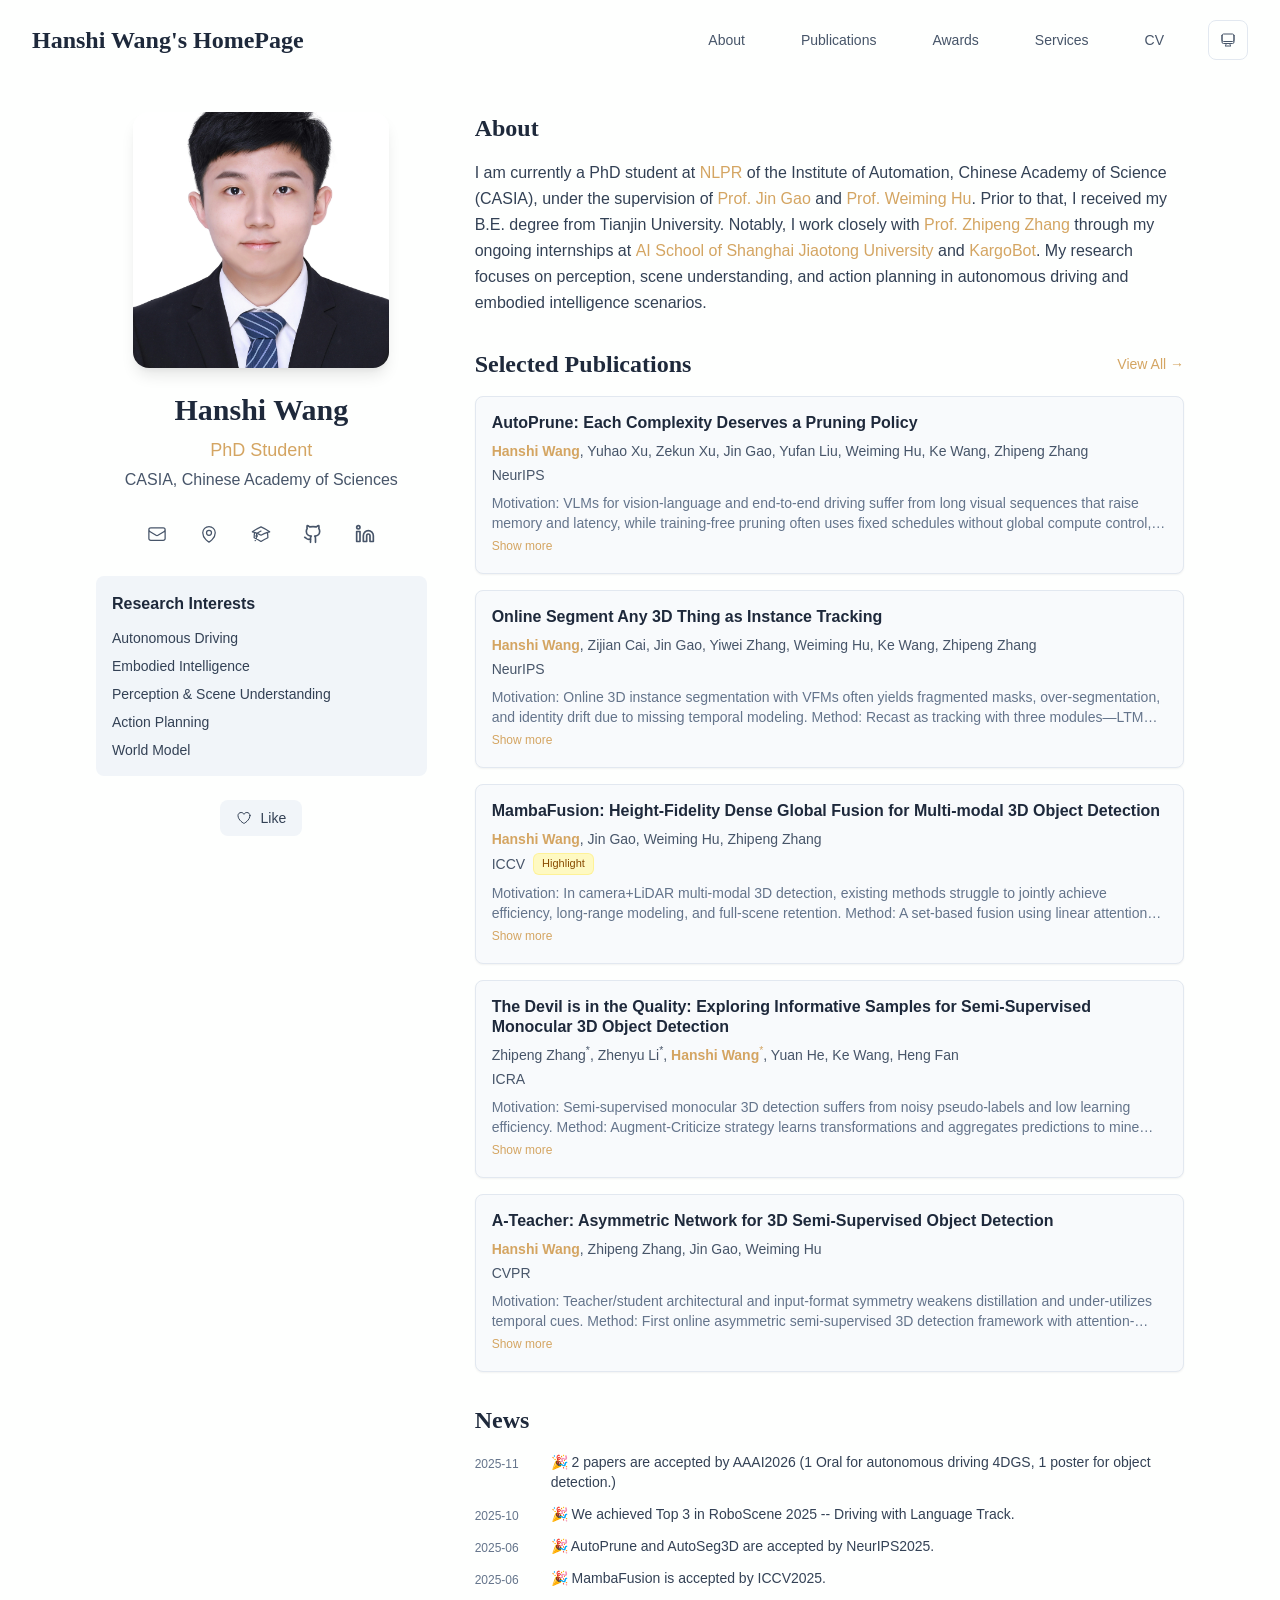
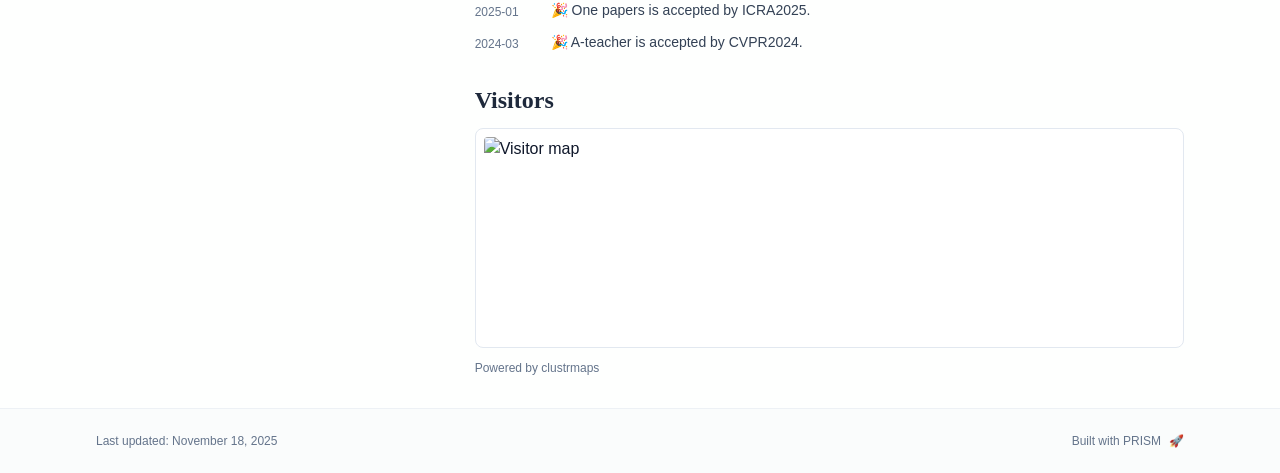
==== commit 63c077ca: "update site" ====
--- a/index.html
+++ b/index.html
@@ -1,4 +1,4 @@
-<!DOCTYPE html><html lang="en" class="scroll-smooth"><head><meta charSet="utf-8"/><meta name="viewport" content="width=device-width, initial-scale=1"/><link rel="preload" as="image" href="/hanshiwang.jpg"/><link rel="preload" as="image" href="//www.clustrmaps.com/map_v2.png?d=ZZkNoHIIeYok_4__ZjpG6n9tZdzHIsZgQt5KLaaNEWc&amp;cl=ffffff"/><link rel="stylesheet" href="/_next/static/css/4c0b1ce5b906c74a.css" data-precedence="next"/><link rel="preload" as="script" fetchPriority="low" href="/_next/static/chunks/webpack-dcf9f18cf6e4eb9d.js"/><script src="/_next/static/chunks/4bd1b696-70b6d399998de86a.js" async=""></script><script src="/_next/static/chunks/684-50096e198fb40285.js" async=""></script><script src="/_next/static/chunks/main-app-04442ff7e82ddfff.js" async=""></script><script src="/_next/static/chunks/161-26b68443731f0363.js" async=""></script><script src="/_next/static/chunks/874-196dbf0660d69360.js" async=""></script><script src="/_next/static/chunks/560-dc25b2d8b8d763b3.js" async=""></script><script src="/_next/static/chunks/app/layout-bad29ffcb920f3d7.js" async=""></script><script src="/_next/static/chunks/12-4b59b9520356f054.js" async=""></script><script src="/_next/static/chunks/748-de18471bd34a4805.js" async=""></script><script src="/_next/static/chunks/app/page-d1eee7e1f032a18a.js" async=""></script><link rel="icon" href="/favicon.svg" type="image/svg+xml"/><link rel="dns-prefetch" href="https://google-fonts.jialeliu.com"/><link rel="preconnect" href="https://google-fonts.jialeliu.com" crossorigin=""/><link rel="preload" as="style" href="https://google-fonts.jialeliu.com/css2?family=Inter:wght@300;400;500;600;700&amp;family=Crimson+Text:ital,wght@0,400;0,600;1,400&amp;display=swap"/><link rel="stylesheet" id="gfonts-css" href="https://google-fonts.jialeliu.com/css2?family=Inter:wght@300;400;500;600;700&amp;family=Crimson+Text:ital,wght@0,400;0,600;1,400&amp;display=swap" media="print"/><script>
+<!DOCTYPE html><html lang="en" class="scroll-smooth"><head><meta charSet="utf-8"/><meta name="viewport" content="width=device-width, initial-scale=1"/><link rel="preload" as="image" href="/hanshiwang.jpg"/><link rel="preload" as="image" href="//www.clustrmaps.com/map_v2.png?d=ZZkNoHIIeYok_4__ZjpG6n9tZdzHIsZgQt5KLaaNEWc&amp;cl=ffffff&amp;w=900&amp;t=tt"/><link rel="stylesheet" href="/_next/static/css/fd19a1b99bfe5264.css" data-precedence="next"/><link rel="preload" as="script" fetchPriority="low" href="/_next/static/chunks/webpack-dcf9f18cf6e4eb9d.js"/><script src="/_next/static/chunks/4bd1b696-70b6d399998de86a.js" async=""></script><script src="/_next/static/chunks/684-50096e198fb40285.js" async=""></script><script src="/_next/static/chunks/main-app-04442ff7e82ddfff.js" async=""></script><script src="/_next/static/chunks/161-26b68443731f0363.js" async=""></script><script src="/_next/static/chunks/874-196dbf0660d69360.js" async=""></script><script src="/_next/static/chunks/560-dc25b2d8b8d763b3.js" async=""></script><script src="/_next/static/chunks/app/layout-bad29ffcb920f3d7.js" async=""></script><script src="/_next/static/chunks/12-4b59b9520356f054.js" async=""></script><script src="/_next/static/chunks/748-de18471bd34a4805.js" async=""></script><script src="/_next/static/chunks/app/page-668adf6cb677173a.js" async=""></script><link rel="icon" href="/favicon.svg" type="image/svg+xml"/><link rel="dns-prefetch" href="https://google-fonts.jialeliu.com"/><link rel="preconnect" href="https://google-fonts.jialeliu.com" crossorigin=""/><link rel="preload" as="style" href="https://google-fonts.jialeliu.com/css2?family=Inter:wght@300;400;500;600;700&amp;family=Crimson+Text:ital,wght@0,400;0,600;1,400&amp;display=swap"/><link rel="stylesheet" id="gfonts-css" href="https://google-fonts.jialeliu.com/css2?family=Inter:wght@300;400;500;600;700&amp;family=Crimson+Text:ital,wght@0,400;0,600;1,400&amp;display=swap" media="print"/><script>
               (function(){
                 var l = document.getElementById('gfonts-css');
                 if (!l) return;
@@ -21,4 +21,4 @@
                 root.classList.add('light');
                 root.setAttribute('data-theme', 'light');
               }
-            </script><title>Hanshi Wang&#x27;s HomePage</title><meta name="description" content="PhD student at the University of Example."/><meta name="author" content="Hanshi Wang"/><meta name="keywords" content="Hanshi Wang,PhD,Research,CASIA, Chinese Academy of Sciences"/><meta name="creator" content="Hanshi Wang"/><meta name="publisher" content="Hanshi Wang"/><meta property="og:title" content="Hanshi Wang&#x27;s HomePage"/><meta property="og:description" content="PhD student at the University of Example."/><meta property="og:site_name" content="Hanshi Wang&#x27;s Academic Website"/><meta property="og:locale" content="en_US"/><meta property="og:type" content="website"/><meta name="twitter:card" content="summary"/><meta name="twitter:title" content="Hanshi Wang&#x27;s HomePage"/><meta name="twitter:description" content="PhD student at the University of Example."/><link rel="icon" href="/favicon.svg"/><script>document.querySelectorAll('body link[rel="icon"], body link[rel="apple-touch-icon"]').forEach(el => document.head.appendChild(el))</script><script src="/_next/static/chunks/polyfills-42372ed130431b0a.js" noModule=""></script></head><body class="font-sans antialiased"><div style="visibility:hidden"><nav class="fixed top-0 left-0 right-0 z-50" data-headlessui-state=""><div class="transition-all duration-300 ease-out bg-transparent" style="transform:translateY(-100px)"><div class="max-w-7xl mx-auto px-4 sm:px-6 lg:px-8"><div class="flex justify-between items-center h-16 lg:h-20"><div class="flex-shrink-0" tabindex="0"><a class="text-xl lg:text-2xl font-serif font-semibold text-primary hover:text-accent transition-colors duration-200" href="/">Hanshi Wang&#x27;s HomePage</a></div><div class="hidden lg:block"><div class="ml-10 flex items-center space-x-8"><div class="flex items-baseline space-x-8"><a class="relative px-3 py-2 text-sm font-medium transition-all duration-200 rounded hover:bg-accent/10 hover:shadow-sm text-primary" href="/"><span class="relative z-10">About</span><div class="absolute inset-0 bg-accent/10 rounded-lg"></div></a><a class="relative px-3 py-2 text-sm font-medium transition-all duration-200 rounded hover:bg-accent/10 hover:shadow-sm text-neutral-600 hover:text-primary" href="/publications/"><span class="relative z-10">Publications</span></a><a class="relative px-3 py-2 text-sm font-medium transition-all duration-200 rounded hover:bg-accent/10 hover:shadow-sm text-neutral-600 hover:text-primary" href="/awards/"><span class="relative z-10">Awards</span></a><a class="relative px-3 py-2 text-sm font-medium transition-all duration-200 rounded hover:bg-accent/10 hover:shadow-sm text-neutral-600 hover:text-primary" href="/services/"><span class="relative z-10">Services</span></a><a class="relative px-3 py-2 text-sm font-medium transition-all duration-200 rounded hover:bg-accent/10 hover:shadow-sm text-neutral-600 hover:text-primary" href="/cv/"><span class="relative z-10">CV</span></a></div><div class="flex items-center justify-center w-10 h-10 rounded-lg border border-neutral-200 dark:border-[rgba(148,163,184,0.24)] bg-background dark:bg-neutral-800"><div class="w-4 h-4 rounded-full bg-neutral-300 animate-pulse"></div></div></div></div><div class="lg:hidden flex items-center space-x-2"><div class="flex items-center justify-center w-10 h-10 rounded-lg border border-neutral-200 dark:border-[rgba(148,163,184,0.24)] bg-background dark:bg-neutral-800"><div class="w-4 h-4 rounded-full bg-neutral-300 animate-pulse"></div></div><button class="inline-flex items-center justify-center p-2 rounded-md text-neutral-600 hover:text-primary hover:bg-neutral-100 dark:hover:bg-neutral-800 focus:outline-none focus:ring-2 focus:ring-inset focus:ring-accent transition-colors duration-200" id="headlessui-disclosure-button-«R5pdb»" type="button" aria-expanded="false" data-headlessui-state=""><span class="sr-only">Open main menu</span><div><svg xmlns="http://www.w3.org/2000/svg" fill="none" viewBox="0 0 24 24" stroke-width="1.5" stroke="currentColor" aria-hidden="true" data-slot="icon" class="block h-6 w-6"><path stroke-linecap="round" stroke-linejoin="round" d="M3.75 6.75h16.5M3.75 12h16.5m-16.5 5.25h16.5"></path></svg></div></button></div></div></div></div></nav><main class="min-h-screen pt-16 lg:pt-20"><div class="max-w-6xl mx-auto px-4 sm:px-6 lg:px-8 py-8 bg-background min-h-screen"><div class="grid grid-cols-1 lg:grid-cols-3 gap-12"><div class="lg:col-span-1"><div class="sticky top-8" style="opacity:0;transform:translateY(20px)"><div class="w-64 h-64 mx-auto mb-6 rounded-2xl overflow-hidden shadow-lg hover:shadow-xl transition-all duration-200 hover:scale-105"><img alt="Hanshi Wang" width="256" height="256" decoding="async" data-nimg="1" class="w-full h-full object-cover object-[32%_center]" style="color:transparent" src="/hanshiwang.jpg"/></div><div class="text-center mb-6"><h1 class="text-3xl font-serif font-bold text-primary mb-2">Hanshi Wang</h1><p class="text-lg text-accent font-medium mb-1">PhD Student</p><p class="text-neutral-600 mb-2">CASIA, Chinese Academy of Sciences</p></div><div class="flex flex-wrap justify-center gap-3 sm:gap-4 mb-6 relative px-2"><div class="relative"><button class="p-2 sm:p-2 transition-colors duration-200 text-neutral-600 dark:text-neutral-400 hover:text-accent" aria-label="Email"><svg xmlns="http://www.w3.org/2000/svg" fill="none" viewBox="0 0 24 24" stroke-width="1.5" stroke="currentColor" aria-hidden="true" data-slot="icon" class="h-5 w-5"><path stroke-linecap="round" stroke-linejoin="round" d="M21.75 6.75v10.5a2.25 2.25 0 0 1-2.25 2.25h-15a2.25 2.25 0 0 1-2.25-2.25V6.75m19.5 0A2.25 2.25 0 0 0 19.5 4.5h-15a2.25 2.25 0 0 0-2.25 2.25m19.5 0v.243a2.25 2.25 0 0 1-1.07 1.916l-7.5 4.615a2.25 2.25 0 0 1-2.36 0L3.32 8.91a2.25 2.25 0 0 1-1.07-1.916V6.75"></path></svg></button></div><div class="relative"><button class="p-2 sm:p-2 transition-colors duration-200 text-neutral-600 dark:text-neutral-400 hover:text-accent" aria-label="Location"><svg xmlns="http://www.w3.org/2000/svg" fill="none" viewBox="0 0 24 24" stroke-width="1.5" stroke="currentColor" aria-hidden="true" data-slot="icon" class="h-5 w-5"><path stroke-linecap="round" stroke-linejoin="round" d="M15 10.5a3 3 0 1 1-6 0 3 3 0 0 1 6 0Z"></path><path stroke-linecap="round" stroke-linejoin="round" d="M19.5 10.5c0 7.142-7.5 11.25-7.5 11.25S4.5 17.642 4.5 10.5a7.5 7.5 0 1 1 15 0Z"></path></svg></button></div><a href="https://scholar.google.com/citations?user=1i2DRI8AAAAJ" target="_blank" rel="noopener noreferrer" class="p-2 sm:p-2 text-neutral-600 dark:text-neutral-400 hover:text-accent transition-colors duration-200" aria-label="Google Scholar"><svg xmlns="http://www.w3.org/2000/svg" fill="none" viewBox="0 0 24 24" stroke-width="1.5" stroke="currentColor" aria-hidden="true" data-slot="icon" class="h-5 w-5"><path stroke-linecap="round" stroke-linejoin="round" d="M4.26 10.147a60.438 60.438 0 0 0-.491 6.347A48.62 48.62 0 0 1 12 20.904a48.62 48.62 0 0 1 8.232-4.41 60.46 60.46 0 0 0-.491-6.347m-15.482 0a50.636 50.636 0 0 0-2.658-.813A59.906 59.906 0 0 1 12 3.493a59.903 59.903 0 0 1 10.399 5.84c-.896.248-1.783.52-2.658.814m-15.482 0A50.717 50.717 0 0 1 12 13.489a50.702 50.702 0 0 1 7.74-3.342M6.75 15a.75.75 0 1 0 0-1.5.75.75 0 0 0 0 1.5Zm0 0v-3.675A55.378 55.378 0 0 1 12 8.443m-7.007 11.55A5.981 5.981 0 0 0 6.75 15.75v-1.5"></path></svg></a><a href="https://github.com/VERITAS12" target="_blank" rel="noopener noreferrer" class="p-2 sm:p-2 text-neutral-600 dark:text-neutral-400 hover:text-accent transition-colors duration-200" aria-label="GitHub"><svg xmlns="http://www.w3.org/2000/svg" width="24" height="24" viewBox="0 0 24 24" fill="none" stroke="currentColor" stroke-width="2" stroke-linecap="round" stroke-linejoin="round" class="lucide lucide-github h-5 w-5" aria-hidden="true"><path d="M15 22v-4a4.8 4.8 0 0 0-1-3.5c3 0 6-2 6-5.5.08-1.25-.27-2.48-1-3.5.28-1.15.28-2.35 0-3.5 0 0-1 0-3 1.5-2.64-.5-5.36-.5-8 0C6 2 5 2 5 2c-.3 1.15-.3 2.35 0 3.5A5.403 5.403 0 0 0 4 9c0 3.5 3 5.5 6 5.5-.39.49-.68 1.05-.85 1.65-.17.6-.22 1.23-.15 1.85v4"></path><path d="M9 18c-4.51 2-5-2-7-2"></path></svg></a><a href="https://www.linkedin.com/in/hanshiwang/" target="_blank" rel="noopener noreferrer" class="p-2 sm:p-2 text-neutral-600 dark:text-neutral-400 hover:text-accent transition-colors duration-200" aria-label="LinkedIn"><svg xmlns="http://www.w3.org/2000/svg" width="24" height="24" viewBox="0 0 24 24" fill="none" stroke="currentColor" stroke-width="2" stroke-linecap="round" stroke-linejoin="round" class="lucide lucide-linkedin h-5 w-5" aria-hidden="true"><path d="M16 8a6 6 0 0 1 6 6v7h-4v-7a2 2 0 0 0-2-2 2 2 0 0 0-2 2v7h-4v-7a6 6 0 0 1 6-6z"></path><rect width="4" height="12" x="2" y="9"></rect><circle cx="4" cy="4" r="2"></circle></svg></a></div><div class="bg-neutral-100 dark:bg-neutral-800 rounded-lg p-4 mb-6 hover:shadow-lg transition-all duration-200 hover:scale-[1.02]"><h3 class="font-semibold text-primary mb-3">Research Interests</h3><div class="space-y-2 text-sm text-neutral-700 dark:text-neutral-500"><div>Autonomous Driving</div><div>Embodied Intelligence</div><div>Perception &amp; Scene Understanding</div><div>Action Planning</div><div>World Model</div></div></div><div class="flex justify-center"><div class="relative"><button class="flex items-center space-x-2 px-4 py-2 rounded-lg font-medium text-sm transition-all duration-200 bg-neutral-100 dark:bg-neutral-800 text-neutral-700 dark:text-neutral-500 hover:bg-red-50 dark:hover:bg-red-900/20 hover:text-red-600 dark:hover:text-red-400 cursor-pointer" tabindex="0"><svg xmlns="http://www.w3.org/2000/svg" fill="none" viewBox="0 0 24 24" stroke-width="1.5" stroke="currentColor" aria-hidden="true" data-slot="icon" class="h-4 w-4"><path stroke-linecap="round" stroke-linejoin="round" d="M21 8.25c0-2.485-2.099-4.5-4.688-4.5-1.935 0-3.597 1.126-4.312 2.733-.715-1.607-2.377-2.733-4.313-2.733C5.1 3.75 3 5.765 3 8.25c0 7.22 9 12 9 12s9-4.78 9-12Z"></path></svg><span>Like</span></button></div></div></div></div><div class="lg:col-span-2 space-y-8"><section id="about" class="scroll-mt-24 space-y-8"><section style="opacity:0;transform:translateY(20px)"><h2 class="text-2xl font-serif font-bold text-primary mb-4">About</h2><div class="text-neutral-700 dark:text-neutral-600 leading-relaxed"><p class="mb-4 last:mb-0">I am currently a PhD student at <a href="https://nlpr.ia.ac.cn/en/" node="[object Object]" target="_blank" rel="noopener noreferrer" class="text-accent font-medium transition-all duration-200 rounded hover:bg-accent/10 hover:shadow-sm">NLPR</a> of the Institute of Automation, Chinese Academy of Science (CASIA), under the supervision of <a href="https://nlpr.ia.ac.cn/users/gaojin/index.htm" node="[object Object]" target="_blank" rel="noopener noreferrer" class="text-accent font-medium transition-all duration-200 rounded hover:bg-accent/10 hover:shadow-sm">Prof. Jin Gao</a> and <a href="https://people.ucas.ac.cn/~huweiming" node="[object Object]" target="_blank" rel="noopener noreferrer" class="text-accent font-medium transition-all duration-200 rounded hover:bg-accent/10 hover:shadow-sm">Prof. Weiming Hu</a>. Prior to that, I received my B.E. degree from Tianjin University. Notably, I work closely with <a href="https://zhipengzhang.cn/" node="[object Object]" target="_blank" rel="noopener noreferrer" class="text-accent font-medium transition-all duration-200 rounded hover:bg-accent/10 hover:shadow-sm">Prof.  Zhipeng Zhang</a> through my ongoing internships at <a href="https://www.shlab.org.cn/" node="[object Object]" target="_blank" rel="noopener noreferrer" class="text-accent font-medium transition-all duration-200 rounded hover:bg-accent/10 hover:shadow-sm">AI School of Shanghai Jiaotong University</a> and <a href="https://www.kargo-bot.com/" node="[object Object]" target="_blank" rel="noopener noreferrer" class="text-accent font-medium transition-all duration-200 rounded hover:bg-accent/10 hover:shadow-sm">KargoBot</a>. My research focuses on perception, scene understanding, and action planning in autonomous driving and embodied intelligence scenarios.</p></div></section><section style="opacity:0;transform:translateY(20px)"><div class="flex items-center justify-between mb-4"><h2 class="text-2xl font-serif font-bold text-primary">Selected Publications</h2><a class="text-accent hover:text-accent-dark text-sm font-medium transition-all duration-200 rounded hover:bg-accent/10 hover:shadow-sm" href="/#publications">View All →</a></div><div class="space-y-4"><div class="bg-neutral-50 dark:bg-neutral-800 p-4 rounded-lg shadow-sm border border-neutral-200 dark:border-[rgba(148,163,184,0.24)] hover:shadow-lg transition-all duration-200 hover:scale-[1.02]" style="opacity:0;transform:translateY(20px)"><h3 class="font-semibold text-primary mb-2 leading-tight">AutoPrune: Each Complexity Deserves a Pruning Policy</h3><p class="text-sm text-neutral-600 dark:text-neutral-500 mb-1"><span><span class="font-semibold text-accent">Hanshi Wang</span>, </span><span><span class="">Yuhao Xu</span>, </span><span><span class="">Zekun Xu</span>, </span><span><span class="">Jin Gao</span>, </span><span><span class="">Yufan Liu</span>, </span><span><span class="">Weiming Hu</span>, </span><span><span class="">Ke Wang</span>, </span><span><span class="">Zhipeng Zhang</span></span></p><p class="flex items-center gap-2 text-sm text-neutral-600 dark:text-neutral-500 mb-2"><span>NeurIPS</span></p><p class="text-sm text-neutral-500 dark:text-neutral-500 line-clamp-2">Motivation: VLMs for vision-language and end-to-end driving suffer from long visual sequences that raise memory and latency, while training-free pruning often uses fixed schedules without global compute control, which limits reasoning-heavy tasks. Method: AutoPrune estimates mutual information between early visual and textual tokens and maps it to a budget-constrained logistic retention curve, yielding per-sample and per-task token keep ratios across layers under any target token/FLOPs budget. Results: On LLaVA 1.5 7B and other VLM/VLA models, AutoPrune removes up to 89% visual tokens and cuts FLOPs by 76.8% while retaining 96.7% average accuracy, surpassing PDrop by 9.1% with consistent gains on VLM benchmarks and autonomous driving.</p><button type="button" class="mt-1 text-xs text-accent hover:text-accent-dark font-medium">Show more</button></div><div class="bg-neutral-50 dark:bg-neutral-800 p-4 rounded-lg shadow-sm border border-neutral-200 dark:border-[rgba(148,163,184,0.24)] hover:shadow-lg transition-all duration-200 hover:scale-[1.02]" style="opacity:0;transform:translateY(20px)"><h3 class="font-semibold text-primary mb-2 leading-tight">Online Segment Any 3D Thing as Instance Tracking</h3><p class="text-sm text-neutral-600 dark:text-neutral-500 mb-1"><span><span class="font-semibold text-accent">Hanshi Wang</span>, </span><span><span class="">Zijian Cai</span>, </span><span><span class="">Jin Gao</span>, </span><span><span class="">Yiwei Zhang</span>, </span><span><span class="">Weiming Hu</span>, </span><span><span class="">Ke Wang</span>, </span><span><span class="">Zhipeng Zhang</span></span></p><p class="flex items-center gap-2 text-sm text-neutral-600 dark:text-neutral-500 mb-2"><span>NeurIPS</span></p><p class="text-sm text-neutral-500 dark:text-neutral-500 line-clamp-2">Motivation: Online 3D instance segmentation with VFMs often yields fragmented masks, over-segmentation, and identity drift due to missing temporal modeling. Method: Recast as tracking with three modules—LTM (bounded track bank with confidence-gated Hungarian assignment), STM (distance-aware cross-frame attention for short-term context), and SCL (merge high-affinity fragments with joint 2D/3D reasoning and one-to-many supervision). Results: On ScanNet200, improves ESAM by 2.8 AP with real-time throughput and consistent gains on ScanNet, SceneNN, and 3RScan.</p><button type="button" class="mt-1 text-xs text-accent hover:text-accent-dark font-medium">Show more</button></div><div class="bg-neutral-50 dark:bg-neutral-800 p-4 rounded-lg shadow-sm border border-neutral-200 dark:border-[rgba(148,163,184,0.24)] hover:shadow-lg transition-all duration-200 hover:scale-[1.02]" style="opacity:0;transform:translateY(20px)"><h3 class="font-semibold text-primary mb-2 leading-tight">MambaFusion: Height-Fidelity Dense Global Fusion for Multi-modal 3D Object Detection</h3><p class="text-sm text-neutral-600 dark:text-neutral-500 mb-1"><span><span class="font-semibold text-accent">Hanshi Wang</span>, </span><span><span class="">Jin Gao</span>, </span><span><span class="">Weiming Hu</span>, </span><span><span class="">Zhipeng Zhang</span></span></p><p class="flex items-center gap-2 text-sm text-neutral-600 dark:text-neutral-500 mb-2"><span>ICCV</span><span class="inline-flex items-center gap-1"><span class="inline-flex items-center px-2 py-0.5 rounded-md text-[11px] font-medium bg-yellow-100 text-yellow-800 dark:bg-yellow-900/40 dark:text-yellow-200 border border-yellow-200/70 dark:border-yellow-800">Highlight</span></span></p><p class="text-sm text-neutral-500 dark:text-neutral-500 line-clamp-2">Motivation: In camera+LiDAR multi-modal 3D detection, existing methods struggle to jointly achieve efficiency, long-range modeling, and full-scene retention. Method: A set-based fusion using linear attention (Mamba) with Height-Fidelity LiDAR encoding and a Hybrid Mamba Block to align modalities, preserve height cues, and learn local/global context. Results: On nuScenes val, achieves 75.0 NDS, surpassing SOTA with faster inference; ICCV 2025 Highlight.</p><button type="button" class="mt-1 text-xs text-accent hover:text-accent-dark font-medium">Show more</button></div><div class="bg-neutral-50 dark:bg-neutral-800 p-4 rounded-lg shadow-sm border border-neutral-200 dark:border-[rgba(148,163,184,0.24)] hover:shadow-lg transition-all duration-200 hover:scale-[1.02]" style="opacity:0;transform:translateY(20px)"><h3 class="font-semibold text-primary mb-2 leading-tight">The Devil is in the Quality: Exploring Informative Samples for Semi-Supervised Monocular 3D Object Detection</h3><p class="text-sm text-neutral-600 dark:text-neutral-500 mb-1"><span><span class="">Zhipeng Zhang</span><sup class="ml-0 text-neutral-600 dark:text-neutral-500">*</sup>, </span><span><span class="">Zhenyu Li</span><sup class="ml-0 text-neutral-600 dark:text-neutral-500">*</sup>, </span><span><span class="font-semibold text-accent">Hanshi Wang</span><sup class="ml-0 text-accent">*</sup>, </span><span><span class="">Yuan He</span>, </span><span><span class="">Ke Wang</span>, </span><span><span class="">Heng Fan</span></span></p><p class="flex items-center gap-2 text-sm text-neutral-600 dark:text-neutral-500 mb-2"><span>ICRA</span></p><p class="text-sm text-neutral-500 dark:text-neutral-500 line-clamp-2">Motivation: Semi-supervised monocular 3D detection suffers from noisy pseudo-labels and low learning efficiency. Method: Augment-Criticize strategy learns transformations and aggregates predictions to mine reliable pseudo-labels; Critical Retraining Strategy dynamically evaluates pseudo-label contributions to suppress noise. Results: Applied to MonoDLE and MonoFlex, yields significant gains, showing effectiveness and generality.</p><button type="button" class="mt-1 text-xs text-accent hover:text-accent-dark font-medium">Show more</button></div><div class="bg-neutral-50 dark:bg-neutral-800 p-4 rounded-lg shadow-sm border border-neutral-200 dark:border-[rgba(148,163,184,0.24)] hover:shadow-lg transition-all duration-200 hover:scale-[1.02]" style="opacity:0;transform:translateY(20px)"><h3 class="font-semibold text-primary mb-2 leading-tight">A-Teacher: Asymmetric Network for 3D Semi-Supervised Object Detection</h3><p class="text-sm text-neutral-600 dark:text-neutral-500 mb-1"><span><span class="font-semibold text-accent">Hanshi Wang</span>, </span><span><span class="">Zhipeng Zhang</span>, </span><span><span class="">Jin Gao</span>, </span><span><span class="">Weiming Hu</span></span></p><p class="flex items-center gap-2 text-sm text-neutral-600 dark:text-neutral-500 mb-2"><span>CVPR</span></p><p class="text-sm text-neutral-500 dark:text-neutral-500 line-clamp-2">Motivation: Teacher/student architectural and input-format symmetry weakens distillation and under-utilizes temporal cues. Method: First online asymmetric semi-supervised 3D detection framework with attention-based refinement, leveraging past/future cues in a divide-and-conquer strategy to correct poor detections, misses, and false positives. Results: On Waymo, boosts mAP (L1) by 4.7 over prior SOTA with fewer training resources.</p><button type="button" class="mt-1 text-xs text-accent hover:text-accent-dark font-medium">Show more</button></div></div></section><section style="opacity:0;transform:translateY(20px)"><h2 class="text-2xl font-serif font-bold text-primary mb-4">News</h2><div class="space-y-3"><div class="flex items-start space-x-3"><span class="text-xs text-neutral-500 mt-1 w-16 flex-shrink-0">2025-11</span><p class="text-sm text-neutral-700">🎉 2 papers are accepted by AAAI2026 (1 Oral for autonomous driving 4DGS, 1 poster for object detection.)</p></div><div class="flex items-start space-x-3"><span class="text-xs text-neutral-500 mt-1 w-16 flex-shrink-0">2025-10</span><p class="text-sm text-neutral-700">🎉 We achieved Top 3 in RoboScene 2025 -- Driving with Language Track.</p></div><div class="flex items-start space-x-3"><span class="text-xs text-neutral-500 mt-1 w-16 flex-shrink-0">2025-06</span><p class="text-sm text-neutral-700">🎉 AutoPrune and AutoSeg3D are accepted by NeurIPS2025.</p></div><div class="flex items-start space-x-3"><span class="text-xs text-neutral-500 mt-1 w-16 flex-shrink-0">2025-06</span><p class="text-sm text-neutral-700">🎉 MambaFusion is accepted by ICCV2025.</p></div><div class="flex items-start space-x-3"><span class="text-xs text-neutral-500 mt-1 w-16 flex-shrink-0">2025-01</span><p class="text-sm text-neutral-700">🎉 One papers is accepted by ICRA2025.</p></div><div class="flex items-start space-x-3"><span class="text-xs text-neutral-500 mt-1 w-16 flex-shrink-0">2024-03</span><p class="text-sm text-neutral-700">🎉 A-teacher is accepted by CVPR2024.</p></div></div></section><section class="space-y-3"><h2 class="text-2xl font-serif font-bold text-primary">Visitors</h2><div class="rounded-lg border border-neutral-200 dark:border-neutral-800 bg-white dark:bg-neutral-900 p-2 min-h-[220px] flex items-center justify-center"><a href="https://clustrmaps.com/site/1c8lx" title="ClustrMaps" target="_blank" rel="noreferrer"><img src="//www.clustrmaps.com/map_v2.png?d=ZZkNoHIIeYok_4__ZjpG6n9tZdzHIsZgQt5KLaaNEWc&amp;cl=ffffff" alt="Visitor map" class="w-full h-auto rounded"/></a></div><p class="text-xs text-neutral-500">Powered by <!-- -->clustrmaps</p></section></section></div></div></div><!--$--><!--/$--><!--$--><!--/$--></main><footer class="border-t border-neutral-200/50 bg-neutral-50/50 dark:bg-neutral-900/50 dark:border-neutral-700/50"><div class="max-w-6xl mx-auto px-4 sm:px-6 lg:px-8 py-6"><div class="flex flex-col sm:flex-row justify-between items-center gap-2"><p class="text-xs text-neutral-500">Last updated: <!-- -->November 18, 2025</p><p class="text-xs text-neutral-500 flex items-center"><a href="https://github.com/xyjoey/PRISM" target="_blank" rel="noopener noreferrer">Built with PRISM</a><span class="ml-2">🚀</span></p></div></div></footer></div><script src="/_next/static/chunks/webpack-dcf9f18cf6e4eb9d.js" async=""></script><script>(self.__next_f=self.__next_f||[]).push([0])</script><script>self.__next_f.push([1,"1:\"$Sreact.fragment\"\n2:I[3719,[\"161\",\"static/chunks/161-26b68443731f0363.js\",\"874\",\"static/chunks/874-196dbf0660d69360.js\",\"560\",\"static/chunks/560-dc25b2d8b8d763b3.js\",\"177\",\"static/chunks/app/layout-bad29ffcb920f3d7.js\"],\"ThemeProvider\"]\n3:I[768,[\"161\",\"static/chunks/161-26b68443731f0363.js\",\"874\",\"static/chunks/874-196dbf0660d69360.js\",\"560\",\"static/chunks/560-dc25b2d8b8d763b3.js\",\"177\",\"static/chunks/app/layout-bad29ffcb920f3d7.js\"],\"default\"]\n4:I[7555,[],\"\"]\n5:I[1295,[],\"\"]\n6:I[2548,[\"161\",\"static/chunks/161-26b68443731f0363.js\",\"874\",\"static/chunks/874-196dbf0660d69360.js\",\"560\",\"static/chunks/560-dc25b2d8b8d763b3.js\",\"177\",\"static/chunks/app/layout-bad29ffcb920f3d7.js\"],\"default\"]\n7:I[7437,[\"161\",\"static/chunks/161-26b68443731f0363.js\",\"12\",\"static/chunks/12-4b59b9520356f054.js\",\"874\",\"static/chunks/874-196dbf0660d69360.js\",\"748\",\"static/chunks/748-de18471bd34a4805.js\",\"974\",\"static/chunks/app/page-d1eee7e1f032a18a.js\"],\"default\"]\n8:I[9507,[\"161\",\"static/chunks/161-26b68443731f0363.js\",\"12\",\"static/chunks/12-4b59b9520356f054.js\",\"874\",\"static/chunks/874-196dbf0660d69360.js\",\"748\",\"static/chunks/748-de18471bd34a4805.js\",\"974\",\"static/chunks/app/page-d1eee7e1f032a18a.js\"],\"default\"]\n9:I[5218,[\"161\",\"static/chunks/161-26b68443731f0363.js\",\"12\",\"static/chunks/12-4b59b9520356f054.js\",\"874\",\"static/chunks/874-196dbf0660d69360.js\",\"748\",\"static/chunks/748-de18471bd34a4805.js\",\"974\",\"static/chunks/app/page-d1eee7e1f032a18a.js\"],\"default\"]\na:I[1990,[\"161\",\"static/chunks/161-26b68443731f0363.js\",\"12\",\"static/chunks/12-4b59b9520356f054.js\",\"874\",\"static/chunks/874-196dbf0660d69360.js\",\"748\",\"static/chunks/748-de18471bd34a4805.js\",\"974\",\"static/chunks/app/page-d1eee7e1f032a18a.js\"],\"default\"]\nb:I[1944,[\"161\",\"static/chunks/161-26b68443731f0363.js\",\"12\",\"static/chunks/12-4b59b9520356f054.js\",\"874\",\"static/chunks/874-196dbf0660d69360.js\",\"748\",\"static/chunks/748-de18471bd34a4805.js\",\"974\",\"static/chunks/app/page-d1eee7e1f032a18a.js\"],\"default\"]\nc:I[9665,[],\"MetadataBoundary\"]\ne:I[9665,[],\"OutletBoundary\"]\n11:I[4911,[],\""])</script><script>self.__next_f.push([1,"AsyncMetadataOutlet\"]\n13:I[9665,[],\"ViewportBoundary\"]\n15:I[6614,[],\"\"]\n:HL[\"/_next/static/css/4c0b1ce5b906c74a.css\",\"style\"]\n"])</script><script>self.__next_f.push([1,"0:{\"P\":null,\"b\":\"OwRo1Un2n-hhziJKPvLyE\",\"p\":\"\",\"c\":[\"\",\"\"],\"i\":false,\"f\":[[[\"\",{\"children\":[\"__PAGE__\",{}]},\"$undefined\",\"$undefined\",true],[\"\",[\"$\",\"$1\",\"c\",{\"children\":[[[\"$\",\"link\",\"0\",{\"rel\":\"stylesheet\",\"href\":\"/_next/static/css/4c0b1ce5b906c74a.css\",\"precedence\":\"next\",\"crossOrigin\":\"$undefined\",\"nonce\":\"$undefined\"}]],[\"$\",\"html\",null,{\"lang\":\"en\",\"className\":\"scroll-smooth\",\"suppressHydrationWarning\":true,\"children\":[[\"$\",\"head\",null,{\"children\":[[\"$\",\"link\",null,{\"rel\":\"icon\",\"href\":\"/favicon.svg\",\"type\":\"image/svg+xml\"}],[\"$\",\"link\",null,{\"rel\":\"dns-prefetch\",\"href\":\"https://google-fonts.jialeliu.com\"}],[\"$\",\"link\",null,{\"rel\":\"preconnect\",\"href\":\"https://google-fonts.jialeliu.com\",\"crossOrigin\":\"\"}],[\"$\",\"link\",null,{\"rel\":\"preload\",\"as\":\"style\",\"href\":\"https://google-fonts.jialeliu.com/css2?family=Inter:wght@300;400;500;600;700\u0026family=Crimson+Text:ital,wght@0,400;0,600;1,400\u0026display=swap\"}],[\"$\",\"link\",null,{\"rel\":\"stylesheet\",\"id\":\"gfonts-css\",\"href\":\"https://google-fonts.jialeliu.com/css2?family=Inter:wght@300;400;500;600;700\u0026family=Crimson+Text:ital,wght@0,400;0,600;1,400\u0026display=swap\",\"media\":\"print\"}],[\"$\",\"script\",null,{\"dangerouslySetInnerHTML\":{\"__html\":\"\\n              (function(){\\n                var l = document.getElementById('gfonts-css');\\n                if (!l) return;\\n                if (l.media !== 'all') {\\n                  l.addEventListener('load', function(){ try { l.media = 'all'; } catch(e){} });\\n                }\\n              })();\\n            \"}}],[\"$\",\"noscript\",null,{\"children\":[\"$\",\"link\",null,{\"rel\":\"stylesheet\",\"href\":\"https://google-fonts.jialeliu.com/css2?family=Inter:wght@300;400;500;600;700\u0026family=Crimson+Text:ital,wght@0,400;0,600;1,400\u0026display=swap\"}]}],[\"$\",\"script\",null,{\"dangerouslySetInnerHTML\":{\"__html\":\"\\n              try {\\n                const theme = localStorage.getItem('theme-storage');\\n                const parsed = theme ? JSON.parse(theme) : null;\\n                const setting = parsed?.state?.theme || 'system';\\n                const prefersDark = typeof window !== 'undefined' \u0026\u0026 window.matchMedia \u0026\u0026 window.matchMedia('(prefers-color-scheme: dark)').matches;\\n                const effective = setting === 'dark' ? 'dark' : (setting === 'light' ? 'light' : (prefersDark ? 'dark' : 'light'));\\n                var root = document.documentElement;\\n                root.classList.add(effective);\\n                root.setAttribute('data-theme', effective);\\n              } catch (e) {\\n                var root = document.documentElement;\\n                root.classList.add('light');\\n                root.setAttribute('data-theme', 'light');\\n              }\\n            \"}}]]}],[\"$\",\"body\",null,{\"className\":\"font-sans antialiased\",\"children\":[\"$\",\"$L2\",null,{\"children\":[[\"$\",\"$L3\",null,{\"items\":[{\"title\":\"About\",\"type\":\"page\",\"target\":\"about\",\"href\":\"/\"},{\"title\":\"Publications\",\"type\":\"page\",\"target\":\"publications\",\"href\":\"/publications\"},{\"title\":\"Awards\",\"type\":\"page\",\"target\":\"awards\",\"href\":\"/awards\"},{\"title\":\"Services\",\"type\":\"page\",\"target\":\"services\",\"href\":\"/services\"},{\"title\":\"CV\",\"type\":\"page\",\"target\":\"cv\",\"href\":\"/cv\"}],\"siteTitle\":\"Hanshi Wang's HomePage\",\"enableOnePageMode\":false}],[\"$\",\"main\",null,{\"className\":\"min-h-screen pt-16 lg:pt-20\",\"children\":[\"$\",\"$L4\",null,{\"parallelRouterKey\":\"children\",\"error\":\"$undefined\",\"errorStyles\":\"$undefined\",\"errorScripts\":\"$undefined\",\"template\":[\"$\",\"$L5\",null,{}],\"templateStyles\":\"$undefined\",\"templateScripts\":\"$undefined\",\"notFound\":[[[\"$\",\"title\",null,{\"children\":\"404: This page could not be found.\"}],[\"$\",\"div\",null,{\"style\":{\"fontFamily\":\"system-ui,\\\"Segoe UI\\\",Roboto,Helvetica,Arial,sans-serif,\\\"Apple Color Emoji\\\",\\\"Segoe UI Emoji\\\"\",\"height\":\"100vh\",\"textAlign\":\"center\",\"display\":\"flex\",\"flexDirection\":\"column\",\"alignItems\":\"center\",\"justifyContent\":\"center\"},\"children\":[\"$\",\"div\",null,{\"children\":[[\"$\",\"style\",null,{\"dangerouslySetInnerHTML\":{\"__html\":\"body{color:#000;background:#fff;margin:0}.next-error-h1{border-right:1px solid rgba(0,0,0,.3)}@media (prefers-color-scheme:dark){body{color:#fff;background:#000}.next-error-h1{border-right:1px solid rgba(255,255,255,.3)}}\"}}],[\"$\",\"h1\",null,{\"className\":\"next-error-h1\",\"style\":{\"display\":\"inline-block\",\"margin\":\"0 20px 0 0\",\"padding\":\"0 23px 0 0\",\"fontSize\":24,\"fontWeight\":500,\"verticalAlign\":\"top\",\"lineHeight\":\"49px\"},\"children\":404}],[\"$\",\"div\",null,{\"style\":{\"display\":\"inline-block\"},\"children\":[\"$\",\"h2\",null,{\"style\":{\"fontSize\":14,\"fontWeight\":400,\"lineHeight\":\"49px\",\"margin\":0},\"children\":\"This page could not be found.\"}]}]]}]}]],[]],\"forbidden\":\"$undefined\",\"unauthorized\":\"$undefined\"}]}],[\"$\",\"$L6\",null,{\"lastUpdated\":\"November 18, 2025\"}]]}]}]]}]]}],{\"children\":[\"__PAGE__\",[\"$\",\"$1\",\"c\",{\"children\":[[\"$\",\"div\",null,{\"className\":\"max-w-6xl mx-auto px-4 sm:px-6 lg:px-8 py-8 bg-background min-h-screen\",\"children\":[\"$\",\"div\",null,{\"className\":\"grid grid-cols-1 lg:grid-cols-3 gap-12\",\"children\":[[\"$\",\"div\",null,{\"className\":\"lg:col-span-1\",\"children\":[\"$\",\"$L7\",null,{\"author\":{\"name\":\"Hanshi Wang\",\"title\":\"PhD Student\",\"institution\":\"CASIA, Chinese Academy of Sciences\",\"avatar\":\"/hanshiwang.jpg\"},\"social\":{\"email\":\"hanshi.wang.cv@outlook.com\",\"location\":\"City, Country\",\"location_url\":\"https://maps.google.com\",\"location_details\":[\"Haidian, Beijing, China\"],\"google_scholar\":\"https://scholar.google.com/citations?user=1i2DRI8AAAAJ\",\"github\":\"https://github.com/VERITAS12\",\"linkedin\":\"https://www.linkedin.com/in/hanshiwang/\"},\"features\":{\"enable_likes\":true,\"enable_one_page_mode\":false},\"researchInterests\":[\"Autonomous Driving\",\"Embodied Intelligence\",\"Perception \u0026 Scene Understanding\",\"Action Planning\",\"World Model\"]}]}],[\"$\",\"div\",null,{\"className\":\"lg:col-span-2 space-y-8\",\"children\":[[\"$\",\"section\",\"about\",{\"id\":\"about\",\"className\":\"scroll-mt-24 space-y-8\",\"children\":[[[\"$\",\"$L8\",\"about\",{\"content\":\"I am currently a PhD student at [NLPR](https://nlpr.ia.ac.cn/en/) of the Institute of Automation, Chinese Academy of Science (CASIA), under the supervision of [Prof. Jin Gao](https://nlpr.ia.ac.cn/users/gaojin/index.htm) and [Prof. Weiming Hu](https://people.ucas.ac.cn/~huweiming). Prior to that, I received my B.E. degree from Tianjin University. Notably, I work closely with [Prof.  Zhipeng Zhang](https://zhipengzhang.cn/) through my ongoing internships at [AI School of Shanghai Jiaotong University](https://www.shlab.org.cn/) and [KargoBot](https://www.kargo-bot.com/). My research focuses on perception, scene understanding, and action planning in autonomous driving and embodied intelligence scenarios.\\n\",\"title\":\"About\"}],[\"$\",\"$L9\",\"featured_publications\",{\"publications\":[{\"id\":\"wang2025autoprune\",\"title\":\"AutoPrune: Each Complexity Deserves a Pruning Policy\",\"authors\":[{\"name\":\"Hanshi Wang\",\"isHighlighted\":true,\"isCorresponding\":false,\"isCoAuthor\":false},{\"name\":\"Yuhao Xu\",\"isHighlighted\":false,\"isCorresponding\":false,\"isCoAuthor\":false},{\"name\":\"Zekun Xu\",\"isHighlighted\":false,\"isCorresponding\":false,\"isCoAuthor\":false},{\"name\":\"Jin Gao\",\"isHighlighted\":false,\"isCorresponding\":false,\"isCoAuthor\":false},{\"name\":\"Yufan Liu\",\"isHighlighted\":false,\"isCorresponding\":false,\"isCoAuthor\":false},{\"name\":\"Weiming Hu\",\"isHighlighted\":false,\"isCorresponding\":false,\"isCoAuthor\":false},{\"name\":\"Ke Wang\",\"isHighlighted\":false,\"isCorresponding\":false,\"isCoAuthor\":false},{\"name\":\"Zhipeng Zhang\",\"isHighlighted\":false,\"isCorresponding\":false,\"isCoAuthor\":false}],\"year\":2025,\"type\":\"conference\",\"status\":\"published\",\"tags\":[],\"keywords\":\"$0:f:0:1:2:children:1:props:children:0:props:children:props:children:1:props:children:0:props:children:0:1:props:publications:0:tags\",\"researchArea\":\"machine-learning\",\"journal\":\"\",\"conference\":\"NeurIPS\",\"url\":\"https://arxiv.org/abs/2509.23931\",\"code\":\"https://github.com/AutoLab-SAI-SJTU/AutoPrune\",\"abstract\":\"\",\"description\":\"Motivation: VLMs for vision-language and end-to-end driving suffer from long visual sequences that raise memory and latency, while training-free pruning often uses fixed schedules without global compute control, which limits reasoning-heavy tasks. Method: AutoPrune estimates mutual information between early visual and textual tokens and maps it to a budget-constrained logistic retention curve, yielding per-sample and per-task token keep ratios across layers under any target token/FLOPs budget. Results: On LLaVA 1.5 7B and other VLM/VLA models, AutoPrune removes up to 89% visual tokens and cuts FLOPs by 76.8% while retaining 96.7% average accuracy, surpassing PDrop by 9.1% with consistent gains on VLM benchmarks and autonomous driving.\",\"selected\":true,\"preview\":\"AutoPrune.png\",\"bibtex\":\"@inproceedings{wang2025autoprune,\\n  title = {AutoPrune: Each Complexity Deserves a Pruning Policy},\\n  author = {Hanshi Wang, Yuhao Xu, Zekun Xu, Jin Gao, Yufan Liu, Weiming Hu, Ke Wang, Zhipeng Zhang},\\n  year = {2025},\\n  booktitle = {NeurIPS},\\n  url = {https://arxiv.org/abs/2509.23931}\\n}\"},{\"id\":\"wang2025autosam3d\",\"title\":\"Online Segment Any 3D Thing as Instance Tracking\",\"authors\":[{\"name\":\"Hanshi Wang\",\"isHighlighted\":true,\"isCorresponding\":false,\"isCoAuthor\":false},{\"name\":\"Zijian Cai\",\"isHighlighted\":false,\"isCorresponding\":false,\"isCoAuthor\":false},{\"name\":\"Jin Gao\",\"isHighlighted\":false,\"isCorresponding\":false,\"isCoAuthor\":false},{\"name\":\"Yiwei Zhang\",\"isHighlighted\":false,\"isCorresponding\":false,\"isCoAuthor\":false},{\"name\":\"Weiming Hu\",\"isHighlighted\":false,\"isCorresponding\":false,\"isCoAuthor\":false},{\"name\":\"Ke Wang\",\"isHighlighted\":false,\"isCorresponding\":false,\"isCoAuthor\":false},{\"name\":\"Zhipeng Zhang\",\"isHighlighted\":false,\"isCorresponding\":false,\"isCoAuthor\":false}],\"year\":2025,\"type\":\"conference\",\"status\":\"published\",\"tags\":[],\"keywords\":\"$0:f:0:1:2:children:1:props:children:0:props:children:props:children:1:props:children:0:props:children:0:1:props:publications:1:tags\",\"researchArea\":\"machine-learning\",\"journal\":\"\",\"conference\":\"NeurIPS\",\"abstract\":\"\",\"description\":\"Motivation: Online 3D instance segmentation with VFMs often yields fragmented masks, over-segmentation, and identity drift due to missing temporal modeling. Method: Recast as tracking with three modules—LTM (bounded track bank with confidence-gated Hungarian assignment), STM (distance-aware cross-frame attention for short-term context), and SCL (merge high-affinity fragments with joint 2D/3D reasoning and one-to-many supervision). Results: On ScanNet200, improves ESAM by 2.8 AP with real-time throughput and consistent gains on ScanNet, SceneNN, and 3RScan.\",\"selected\":true,\"preview\":\"AutoSAM.png\",\"bibtex\":\"@inproceedings{wang2025autosam3d,\\n  title = {Online Segment Any 3D Thing as Instance Tracking},\\n  author = {Hanshi Wang, Zijian Cai, Jin Gao, Yiwei Zhang, Weiming Hu, Ke Wang, Zhipeng Zhang},\\n  year = {2025},\\n  booktitle = {NeurIPS}\\n}\"},{\"id\":\"wang2025mambafusion\",\"title\":\"MambaFusion: Height-Fidelity Dense Global Fusion for Multi-modal 3D Object Detection\",\"authors\":[{\"name\":\"Hanshi Wang\",\"isHighlighted\":true,\"isCorresponding\":false,\"isCoAuthor\":false},{\"name\":\"Jin Gao\",\"isHighlighted\":false,\"isCorresponding\":false,\"isCoAuthor\":false},{\"name\":\"Weiming Hu\",\"isHighlighted\":false,\"isCorresponding\":false,\"isCoAuthor\":false},{\"name\":\"Zhipeng Zhang\",\"isHighlighted\":false,\"isCorresponding\":false,\"isCoAuthor\":false}],\"year\":2025,\"type\":\"conference\",\"status\":\"published\",\"tags\":[],\"keywords\":\"$0:f:0:1:2:children:1:props:children:0:props:children:props:children:1:props:children:0:props:children:0:1:props:publications:2:tags\",\"researchArea\":\"machine-learning\",\"journal\":\"\",\"conference\":\"ICCV\",\"url\":\"https://arxiv.org/abs/2507.04369\",\"code\":\"https://github.com/AutoLab-SAI-SJTU/MambaFusion\",\"abstract\":\"\",\"description\":\"Motivation: In camera+LiDAR multi-modal 3D detection, existing methods struggle to jointly achieve efficiency, long-range modeling, and full-scene retention. Method: A set-based fusion using linear attention (Mamba) with Height-Fidelity LiDAR encoding and a Hybrid Mamba Block to align modalities, preserve height cues, and learn local/global context. Results: On nuScenes val, achieves 75.0 NDS, surpassing SOTA with faster inference; ICCV 2025 Highlight.\",\"selected\":true,\"preview\":\"mambafusion.png\",\"bibtex\":\"@inproceedings{wang2025mambafusion,\\n  title = {MambaFusion: Height-Fidelity Dense Global Fusion for Multi-modal 3D Object Detection},\\n  author = {Hanshi Wang, Jin Gao, Weiming Hu, Zhipeng Zhang},\\n  year = {2025},\\n  booktitle = {ICCV},\\n  note = {Highlight},\\n  url = {https://arxiv.org/abs/2507.04369}\\n}\",\"awards\":[\"Highlight\"]},{\"id\":\"wang2025devilquality\",\"title\":\"The Devil is in the Quality: Exploring Informative Samples for Semi-Supervised Monocular 3D Object Detection\",\"authors\":[{\"name\":\"Zhipeng Zhang\",\"isHighlighted\":false,\"isCorresponding\":true,\"isCoAuthor\":false},{\"name\":\"Zhenyu Li\",\"isHighlighted\":false,\"isCorresponding\":true,\"isCoAuthor\":false},{\"name\":\"Hanshi Wang\",\"isHighlighted\":true,\"isCorresponding\":true,\"isCoAuthor\":false},{\"name\":\"Yuan He\",\"isHighlighted\":false,\"isCorresponding\":false,\"isCoAuthor\":false},{\"name\":\"Ke Wang\",\"isHighlighted\":false,\"isCorresponding\":false,\"isCoAuthor\":false},{\"name\":\"Heng Fan\",\"isHighlighted\":false,\"isCorresponding\":false,\"isCoAuthor\":false}],\"year\":2025,\"type\":\"conference\",\"status\":\"published\",\"tags\":[],\"keywords\":\"$0:f:0:1:2:children:1:props:children:0:props:children:props:children:1:props:children:0:props:children:0:1:props:publications:3:tags\",\"researchArea\":\"machine-learning\",\"journal\":\"\",\"conference\":\"ICRA\",\"abstract\":\"\",\"description\":\"Motivation: Semi-supervised monocular 3D detection suffers from noisy pseudo-labels and low learning efficiency. Method: Augment-Criticize strategy learns transformations and aggregates predictions to mine reliable pseudo-labels; Critical Retraining Strategy dynamically evaluates pseudo-label contributions to suppress noise. Results: Applied to MonoDLE and MonoFlex, yields significant gains, showing effectiveness and generality.\",\"selected\":true,\"preview\":\"aug_cri.png\",\"bibtex\":\"@inproceedings{wang2025devilquality,\\n  title = {The Devil is in the Quality: Exploring Informative Samples for Semi-Supervised Monocular 3D Object Detection},\\n  author = {Zhipeng Zhang, Zhenyu Li, Hanshi Wang, Yuan He, Ke Wang, Heng Fan},\\n  year = {2025},\\n  booktitle = {ICRA}\\n}\"},{\"id\":\"wang2024ateacher\",\"title\":\"A-Teacher: Asymmetric Network for 3D Semi-Supervised Object Detection\",\"authors\":[{\"name\":\"Hanshi Wang\",\"isHighlighted\":true,\"isCorresponding\":false,\"isCoAuthor\":false},{\"name\":\"Zhipeng Zhang\",\"isHighlighted\":false,\"isCorresponding\":false,\"isCoAuthor\":false},{\"name\":\"Jin Gao\",\"isHighlighted\":false,\"isCorresponding\":false,\"isCoAuthor\":false},{\"name\":\"Weiming Hu\",\"isHighlighted\":false,\"isCorresponding\":false,\"isCoAuthor\":false}],\"year\":2024,\"type\":\"conference\",\"status\":\"published\",\"tags\":[],\"keywords\":\"$0:f:0:1:2:children:1:props:children:0:props:children:props:children:1:props:children:0:props:children:0:1:props:publications:4:tags\",\"researchArea\":\"machine-learning\",\"journal\":\"\",\"conference\":\"CVPR\",\"url\":\"https://openaccess.thecvf.com/content/CVPR2024/papers/Wang_A-Teacher_Asymmetric_Network_for_3D_Semi-Supervised_Object_Detection_CVPR_2024_paper.pdf\",\"abstract\":\"\",\"description\":\"Motivation: Teacher/student architectural and input-format symmetry weakens distillation and under-utilizes temporal cues. Method: First online asymmetric semi-supervised 3D detection framework with attention-based refinement, leveraging past/future cues in a divide-and-conquer strategy to correct poor detections, misses, and false positives. Results: On Waymo, boosts mAP (L1) by 4.7 over prior SOTA with fewer training resources.\",\"selected\":true,\"preview\":\"a_teacher.png\",\"bibtex\":\"@inproceedings{wang2024ateacher,\\n  title = {A-Teacher: Asymmetric Network for 3D Semi-Supervised Object Detection},\\n  author = {Hanshi Wang, Zhipeng Zhang, Jin Gao, Weiming Hu},\\n  year = {2024},\\n  booktitle = {CVPR},\\n  url = {https://openaccess.thecvf.com/content/CVPR2024/papers/Wang_A-Teacher_Asymmetric_Network_for_3D_Semi-Supervised_Object_Detection_CVPR_2024_paper.pdf}\\n}\"}],\"title\":\"Selected Publications\",\"enableOnePageMode\":true}],[\"$\",\"$La\",\"news\",{\"items\":[{\"date\":\"2025-11\",\"content\":\"🎉 2 papers are accepted by AAAI2026 (1 Oral for autonomous driving 4DGS, 1 poster for object detection.)\"},{\"date\":\"2025-10\",\"content\":\"🎉 We achieved Top 3 in RoboScene 2025 -- Driving with Language Track.\"},{\"date\":\"2025-06\",\"content\":\"🎉 AutoPrune and AutoSeg3D are accepted by NeurIPS2025.\"},{\"date\":\"2025-06\",\"content\":\"🎉 MambaFusion is accepted by ICCV2025.\"},{\"date\":\"2025-01\",\"content\":\"🎉 One papers is accepted by ICRA2025.\"},{\"date\":\"2024-03\",\"content\":\"🎉 A-teacher is accepted by CVPR2024.\"}],\"title\":\"News\"}],[\"$\",\"$Lb\",\"visitors\",{\"title\":\"Visitors\",\"provider\":\"clustrmaps\",\"embed\":\"//www.clustrmaps.com/map_v2.png?d=ZZkNoHIIeYok_4__ZjpG6n9tZdzHIsZgQt5KLaaNEWc\u0026cl=ffffff\",\"imageOnly\":\"$undefined\"}]],false,false,false]}]]}]]}]}],[\"$\",\"$Lc\",null,{\"children\":\"$Ld\"}],null,[\"$\",\"$Le\",null,{\"children\":[\"$Lf\",\"$L10\",[\"$\",\"$L11\",null,{\"promise\":\"$@12\"}]]}]]}],{},null,false]},null,false],[\"$\",\"$1\",\"h\",{\"children\":[null,[\"$\",\"$1\",\"hvkOIypey9er6Qcf3sAko\",{\"children\":[[\"$\",\"$L13\",null,{\"children\":\"$L14\"}],null]}],null]}],false]],\"m\":\"$undefined\",\"G\":[\"$15\",\"$undefined\"],\"s\":false,\"S\":true}\n"])</script><script>self.__next_f.push([1,"16:\"$Sreact.suspense\"\n17:I[4911,[],\"AsyncMetadata\"]\nd:[\"$\",\"$16\",null,{\"fallback\":null,\"children\":[\"$\",\"$L17\",null,{\"promise\":\"$@18\"}]}]\n"])</script><script>self.__next_f.push([1,"10:null\n"])</script><script>self.__next_f.push([1,"14:[[\"$\",\"meta\",\"0\",{\"charSet\":\"utf-8\"}],[\"$\",\"meta\",\"1\",{\"name\":\"viewport\",\"content\":\"width=device-width, initial-scale=1\"}]]\nf:null\n"])</script><script>self.__next_f.push([1,"18:{\"metadata\":[[\"$\",\"title\",\"0\",{\"children\":\"Hanshi Wang's HomePage\"}],[\"$\",\"meta\",\"1\",{\"name\":\"description\",\"content\":\"PhD student at the University of Example.\"}],[\"$\",\"meta\",\"2\",{\"name\":\"author\",\"content\":\"Hanshi Wang\"}],[\"$\",\"meta\",\"3\",{\"name\":\"keywords\",\"content\":\"Hanshi Wang,PhD,Research,CASIA, Chinese Academy of Sciences\"}],[\"$\",\"meta\",\"4\",{\"name\":\"creator\",\"content\":\"Hanshi Wang\"}],[\"$\",\"meta\",\"5\",{\"name\":\"publisher\",\"content\":\"Hanshi Wang\"}],[\"$\",\"meta\",\"6\",{\"property\":\"og:title\",\"content\":\"Hanshi Wang's HomePage\"}],[\"$\",\"meta\",\"7\",{\"property\":\"og:description\",\"content\":\"PhD student at the University of Example.\"}],[\"$\",\"meta\",\"8\",{\"property\":\"og:site_name\",\"content\":\"Hanshi Wang's Academic Website\"}],[\"$\",\"meta\",\"9\",{\"property\":\"og:locale\",\"content\":\"en_US\"}],[\"$\",\"meta\",\"10\",{\"property\":\"og:type\",\"content\":\"website\"}],[\"$\",\"meta\",\"11\",{\"name\":\"twitter:card\",\"content\":\"summary\"}],[\"$\",\"meta\",\"12\",{\"name\":\"twitter:title\",\"content\":\"Hanshi Wang's HomePage\"}],[\"$\",\"meta\",\"13\",{\"name\":\"twitter:description\",\"content\":\"PhD student at the University of Example.\"}],[\"$\",\"link\",\"14\",{\"rel\":\"icon\",\"href\":\"/favicon.svg\"}]],\"error\":null,\"digest\":\"$undefined\"}\n12:{\"metadata\":\"$18:metadata\",\"error\":null,\"digest\":\"$undefined\"}\n"])</script></body></html>+            </script><title>Hanshi Wang&#x27;s HomePage</title><meta name="description" content="PhD student at the University of Example."/><meta name="author" content="Hanshi Wang"/><meta name="keywords" content="Hanshi Wang,PhD,Research,CASIA, Chinese Academy of Sciences"/><meta name="creator" content="Hanshi Wang"/><meta name="publisher" content="Hanshi Wang"/><meta property="og:title" content="Hanshi Wang&#x27;s HomePage"/><meta property="og:description" content="PhD student at the University of Example."/><meta property="og:site_name" content="Hanshi Wang&#x27;s Academic Website"/><meta property="og:locale" content="en_US"/><meta property="og:type" content="website"/><meta name="twitter:card" content="summary"/><meta name="twitter:title" content="Hanshi Wang&#x27;s HomePage"/><meta name="twitter:description" content="PhD student at the University of Example."/><link rel="icon" href="/favicon.svg"/><script>document.querySelectorAll('body link[rel="icon"], body link[rel="apple-touch-icon"]').forEach(el => document.head.appendChild(el))</script><script src="/_next/static/chunks/polyfills-42372ed130431b0a.js" noModule=""></script></head><body class="font-sans antialiased"><div style="visibility:hidden"><nav class="fixed top-0 left-0 right-0 z-50" data-headlessui-state=""><div class="transition-all duration-300 ease-out bg-transparent" style="transform:translateY(-100px)"><div class="max-w-7xl mx-auto px-4 sm:px-6 lg:px-8"><div class="flex justify-between items-center h-16 lg:h-20"><div class="flex-shrink-0" tabindex="0"><a class="text-xl lg:text-2xl font-serif font-semibold text-primary hover:text-accent transition-colors duration-200" href="/">Hanshi Wang&#x27;s HomePage</a></div><div class="hidden lg:block"><div class="ml-10 flex items-center space-x-8"><div class="flex items-baseline space-x-8"><a class="relative px-3 py-2 text-sm font-medium transition-all duration-200 rounded hover:bg-accent/10 hover:shadow-sm text-primary" href="/"><span class="relative z-10">About</span><div class="absolute inset-0 bg-accent/10 rounded-lg"></div></a><a class="relative px-3 py-2 text-sm font-medium transition-all duration-200 rounded hover:bg-accent/10 hover:shadow-sm text-neutral-600 hover:text-primary" href="/publications/"><span class="relative z-10">Publications</span></a><a class="relative px-3 py-2 text-sm font-medium transition-all duration-200 rounded hover:bg-accent/10 hover:shadow-sm text-neutral-600 hover:text-primary" href="/awards/"><span class="relative z-10">Awards</span></a><a class="relative px-3 py-2 text-sm font-medium transition-all duration-200 rounded hover:bg-accent/10 hover:shadow-sm text-neutral-600 hover:text-primary" href="/services/"><span class="relative z-10">Services</span></a><a class="relative px-3 py-2 text-sm font-medium transition-all duration-200 rounded hover:bg-accent/10 hover:shadow-sm text-neutral-600 hover:text-primary" href="/cv/"><span class="relative z-10">CV</span></a></div><div class="flex items-center justify-center w-10 h-10 rounded-lg border border-neutral-200 dark:border-[rgba(148,163,184,0.24)] bg-background dark:bg-neutral-800"><div class="w-4 h-4 rounded-full bg-neutral-300 animate-pulse"></div></div></div></div><div class="lg:hidden flex items-center space-x-2"><div class="flex items-center justify-center w-10 h-10 rounded-lg border border-neutral-200 dark:border-[rgba(148,163,184,0.24)] bg-background dark:bg-neutral-800"><div class="w-4 h-4 rounded-full bg-neutral-300 animate-pulse"></div></div><button class="inline-flex items-center justify-center p-2 rounded-md text-neutral-600 hover:text-primary hover:bg-neutral-100 dark:hover:bg-neutral-800 focus:outline-none focus:ring-2 focus:ring-inset focus:ring-accent transition-colors duration-200" id="headlessui-disclosure-button-«R5pdb»" type="button" aria-expanded="false" data-headlessui-state=""><span class="sr-only">Open main menu</span><div><svg xmlns="http://www.w3.org/2000/svg" fill="none" viewBox="0 0 24 24" stroke-width="1.5" stroke="currentColor" aria-hidden="true" data-slot="icon" class="block h-6 w-6"><path stroke-linecap="round" stroke-linejoin="round" d="M3.75 6.75h16.5M3.75 12h16.5m-16.5 5.25h16.5"></path></svg></div></button></div></div></div></div></nav><main class="min-h-screen pt-16 lg:pt-20"><div class="max-w-6xl mx-auto px-4 sm:px-6 lg:px-8 py-8 bg-background min-h-screen"><div class="grid grid-cols-1 lg:grid-cols-3 gap-12"><div class="lg:col-span-1"><div class="sticky top-8" style="opacity:0;transform:translateY(20px)"><div class="w-64 h-64 mx-auto mb-6 rounded-2xl overflow-hidden shadow-lg hover:shadow-xl transition-all duration-200 hover:scale-105"><img alt="Hanshi Wang" width="256" height="256" decoding="async" data-nimg="1" class="w-full h-full object-cover object-[32%_center]" style="color:transparent" src="/hanshiwang.jpg"/></div><div class="text-center mb-6"><h1 class="text-3xl font-serif font-bold text-primary mb-2">Hanshi Wang</h1><p class="text-lg text-accent font-medium mb-1">PhD Student</p><p class="text-neutral-600 mb-2">CASIA, Chinese Academy of Sciences</p></div><div class="flex flex-wrap justify-center gap-3 sm:gap-4 mb-6 relative px-2"><div class="relative"><button class="p-2 sm:p-2 transition-colors duration-200 text-neutral-600 dark:text-neutral-400 hover:text-accent" aria-label="Email"><svg xmlns="http://www.w3.org/2000/svg" fill="none" viewBox="0 0 24 24" stroke-width="1.5" stroke="currentColor" aria-hidden="true" data-slot="icon" class="h-5 w-5"><path stroke-linecap="round" stroke-linejoin="round" d="M21.75 6.75v10.5a2.25 2.25 0 0 1-2.25 2.25h-15a2.25 2.25 0 0 1-2.25-2.25V6.75m19.5 0A2.25 2.25 0 0 0 19.5 4.5h-15a2.25 2.25 0 0 0-2.25 2.25m19.5 0v.243a2.25 2.25 0 0 1-1.07 1.916l-7.5 4.615a2.25 2.25 0 0 1-2.36 0L3.32 8.91a2.25 2.25 0 0 1-1.07-1.916V6.75"></path></svg></button></div><div class="relative"><button class="p-2 sm:p-2 transition-colors duration-200 text-neutral-600 dark:text-neutral-400 hover:text-accent" aria-label="Location"><svg xmlns="http://www.w3.org/2000/svg" fill="none" viewBox="0 0 24 24" stroke-width="1.5" stroke="currentColor" aria-hidden="true" data-slot="icon" class="h-5 w-5"><path stroke-linecap="round" stroke-linejoin="round" d="M15 10.5a3 3 0 1 1-6 0 3 3 0 0 1 6 0Z"></path><path stroke-linecap="round" stroke-linejoin="round" d="M19.5 10.5c0 7.142-7.5 11.25-7.5 11.25S4.5 17.642 4.5 10.5a7.5 7.5 0 1 1 15 0Z"></path></svg></button></div><a href="https://scholar.google.com/citations?user=1i2DRI8AAAAJ" target="_blank" rel="noopener noreferrer" class="p-2 sm:p-2 text-neutral-600 dark:text-neutral-400 hover:text-accent transition-colors duration-200" aria-label="Google Scholar"><svg xmlns="http://www.w3.org/2000/svg" fill="none" viewBox="0 0 24 24" stroke-width="1.5" stroke="currentColor" aria-hidden="true" data-slot="icon" class="h-5 w-5"><path stroke-linecap="round" stroke-linejoin="round" d="M4.26 10.147a60.438 60.438 0 0 0-.491 6.347A48.62 48.62 0 0 1 12 20.904a48.62 48.62 0 0 1 8.232-4.41 60.46 60.46 0 0 0-.491-6.347m-15.482 0a50.636 50.636 0 0 0-2.658-.813A59.906 59.906 0 0 1 12 3.493a59.903 59.903 0 0 1 10.399 5.84c-.896.248-1.783.52-2.658.814m-15.482 0A50.717 50.717 0 0 1 12 13.489a50.702 50.702 0 0 1 7.74-3.342M6.75 15a.75.75 0 1 0 0-1.5.75.75 0 0 0 0 1.5Zm0 0v-3.675A55.378 55.378 0 0 1 12 8.443m-7.007 11.55A5.981 5.981 0 0 0 6.75 15.75v-1.5"></path></svg></a><a href="https://github.com/VERITAS12" target="_blank" rel="noopener noreferrer" class="p-2 sm:p-2 text-neutral-600 dark:text-neutral-400 hover:text-accent transition-colors duration-200" aria-label="GitHub"><svg xmlns="http://www.w3.org/2000/svg" width="24" height="24" viewBox="0 0 24 24" fill="none" stroke="currentColor" stroke-width="2" stroke-linecap="round" stroke-linejoin="round" class="lucide lucide-github h-5 w-5" aria-hidden="true"><path d="M15 22v-4a4.8 4.8 0 0 0-1-3.5c3 0 6-2 6-5.5.08-1.25-.27-2.48-1-3.5.28-1.15.28-2.35 0-3.5 0 0-1 0-3 1.5-2.64-.5-5.36-.5-8 0C6 2 5 2 5 2c-.3 1.15-.3 2.35 0 3.5A5.403 5.403 0 0 0 4 9c0 3.5 3 5.5 6 5.5-.39.49-.68 1.05-.85 1.65-.17.6-.22 1.23-.15 1.85v4"></path><path d="M9 18c-4.51 2-5-2-7-2"></path></svg></a><a href="https://www.linkedin.com/in/hanshiwang/" target="_blank" rel="noopener noreferrer" class="p-2 sm:p-2 text-neutral-600 dark:text-neutral-400 hover:text-accent transition-colors duration-200" aria-label="LinkedIn"><svg xmlns="http://www.w3.org/2000/svg" width="24" height="24" viewBox="0 0 24 24" fill="none" stroke="currentColor" stroke-width="2" stroke-linecap="round" stroke-linejoin="round" class="lucide lucide-linkedin h-5 w-5" aria-hidden="true"><path d="M16 8a6 6 0 0 1 6 6v7h-4v-7a2 2 0 0 0-2-2 2 2 0 0 0-2 2v7h-4v-7a6 6 0 0 1 6-6z"></path><rect width="4" height="12" x="2" y="9"></rect><circle cx="4" cy="4" r="2"></circle></svg></a></div><div class="bg-neutral-100 dark:bg-neutral-800 rounded-lg p-4 mb-6 hover:shadow-lg transition-all duration-200 hover:scale-[1.02]"><h3 class="font-semibold text-primary mb-3">Research Interests</h3><div class="space-y-2 text-sm text-neutral-700 dark:text-neutral-500"><div>Autonomous Driving</div><div>Embodied Intelligence</div><div>Perception &amp; Scene Understanding</div><div>Action Planning</div><div>World Model</div></div></div><div class="flex justify-center"><div class="relative"><button class="flex items-center space-x-2 px-4 py-2 rounded-lg font-medium text-sm transition-all duration-200 bg-neutral-100 dark:bg-neutral-800 text-neutral-700 dark:text-neutral-500 hover:bg-red-50 dark:hover:bg-red-900/20 hover:text-red-600 dark:hover:text-red-400 cursor-pointer" tabindex="0"><svg xmlns="http://www.w3.org/2000/svg" fill="none" viewBox="0 0 24 24" stroke-width="1.5" stroke="currentColor" aria-hidden="true" data-slot="icon" class="h-4 w-4"><path stroke-linecap="round" stroke-linejoin="round" d="M21 8.25c0-2.485-2.099-4.5-4.688-4.5-1.935 0-3.597 1.126-4.312 2.733-.715-1.607-2.377-2.733-4.313-2.733C5.1 3.75 3 5.765 3 8.25c0 7.22 9 12 9 12s9-4.78 9-12Z"></path></svg><span>Like</span></button></div></div></div></div><div class="lg:col-span-2 space-y-8"><section id="about" class="scroll-mt-24 space-y-8"><section style="opacity:0;transform:translateY(20px)"><h2 class="text-2xl font-serif font-bold text-primary mb-4">About</h2><div class="text-neutral-700 dark:text-neutral-600 leading-relaxed"><p class="mb-4 last:mb-0">I am currently a PhD student at <a href="https://nlpr.ia.ac.cn/en/" node="[object Object]" target="_blank" rel="noopener noreferrer" class="text-accent font-medium transition-all duration-200 rounded hover:bg-accent/10 hover:shadow-sm">NLPR</a> of the Institute of Automation, Chinese Academy of Science (CASIA), under the supervision of <a href="https://nlpr.ia.ac.cn/users/gaojin/index.htm" node="[object Object]" target="_blank" rel="noopener noreferrer" class="text-accent font-medium transition-all duration-200 rounded hover:bg-accent/10 hover:shadow-sm">Prof. Jin Gao</a> and <a href="https://people.ucas.ac.cn/~huweiming" node="[object Object]" target="_blank" rel="noopener noreferrer" class="text-accent font-medium transition-all duration-200 rounded hover:bg-accent/10 hover:shadow-sm">Prof. Weiming Hu</a>. Prior to that, I received my B.E. degree from Tianjin University. Notably, I work closely with <a href="https://zhipengzhang.cn/" node="[object Object]" target="_blank" rel="noopener noreferrer" class="text-accent font-medium transition-all duration-200 rounded hover:bg-accent/10 hover:shadow-sm">Prof.  Zhipeng Zhang</a> through my ongoing internships at <a href="https://www.shlab.org.cn/" node="[object Object]" target="_blank" rel="noopener noreferrer" class="text-accent font-medium transition-all duration-200 rounded hover:bg-accent/10 hover:shadow-sm">AI School of Shanghai Jiaotong University</a> and <a href="https://www.kargo-bot.com/" node="[object Object]" target="_blank" rel="noopener noreferrer" class="text-accent font-medium transition-all duration-200 rounded hover:bg-accent/10 hover:shadow-sm">KargoBot</a>. My research focuses on perception, scene understanding, and action planning in autonomous driving and embodied intelligence scenarios.</p></div></section><section style="opacity:0;transform:translateY(20px)"><div class="flex items-center justify-between mb-4"><h2 class="text-2xl font-serif font-bold text-primary">Selected Publications</h2><a class="text-accent hover:text-accent-dark text-sm font-medium transition-all duration-200 rounded hover:bg-accent/10 hover:shadow-sm" href="/#publications">View All →</a></div><div class="space-y-4"><div class="bg-neutral-50 dark:bg-neutral-800 p-4 rounded-lg shadow-sm border border-neutral-200 dark:border-[rgba(148,163,184,0.24)] hover:shadow-lg transition-all duration-200 hover:scale-[1.02]" style="opacity:0;transform:translateY(20px)"><h3 class="font-semibold text-primary mb-2 leading-tight">AutoPrune: Each Complexity Deserves a Pruning Policy</h3><p class="text-sm text-neutral-600 dark:text-neutral-500 mb-1"><span><span class="font-semibold text-accent">Hanshi Wang</span>, </span><span><span class="">Yuhao Xu</span>, </span><span><span class="">Zekun Xu</span>, </span><span><span class="">Jin Gao</span>, </span><span><span class="">Yufan Liu</span>, </span><span><span class="">Weiming Hu</span>, </span><span><span class="">Ke Wang</span>, </span><span><span class="">Zhipeng Zhang</span></span></p><p class="flex items-center gap-2 text-sm text-neutral-600 dark:text-neutral-500 mb-2"><span>NeurIPS</span></p><p class="text-sm text-neutral-500 dark:text-neutral-500 line-clamp-2">Motivation: VLMs for vision-language and end-to-end driving suffer from long visual sequences that raise memory and latency, while training-free pruning often uses fixed schedules without global compute control, which limits reasoning-heavy tasks. Method: AutoPrune estimates mutual information between early visual and textual tokens and maps it to a budget-constrained logistic retention curve, yielding per-sample and per-task token keep ratios across layers under any target token/FLOPs budget. Results: On LLaVA 1.5 7B and other VLM/VLA models, AutoPrune removes up to 89% visual tokens and cuts FLOPs by 76.8% while retaining 96.7% average accuracy, surpassing PDrop by 9.1% with consistent gains on VLM benchmarks and autonomous driving.</p><button type="button" class="mt-1 text-xs text-accent hover:text-accent-dark font-medium">Show more</button></div><div class="bg-neutral-50 dark:bg-neutral-800 p-4 rounded-lg shadow-sm border border-neutral-200 dark:border-[rgba(148,163,184,0.24)] hover:shadow-lg transition-all duration-200 hover:scale-[1.02]" style="opacity:0;transform:translateY(20px)"><h3 class="font-semibold text-primary mb-2 leading-tight">Online Segment Any 3D Thing as Instance Tracking</h3><p class="text-sm text-neutral-600 dark:text-neutral-500 mb-1"><span><span class="font-semibold text-accent">Hanshi Wang</span>, </span><span><span class="">Zijian Cai</span>, </span><span><span class="">Jin Gao</span>, </span><span><span class="">Yiwei Zhang</span>, </span><span><span class="">Weiming Hu</span>, </span><span><span class="">Ke Wang</span>, </span><span><span class="">Zhipeng Zhang</span></span></p><p class="flex items-center gap-2 text-sm text-neutral-600 dark:text-neutral-500 mb-2"><span>NeurIPS</span></p><p class="text-sm text-neutral-500 dark:text-neutral-500 line-clamp-2">Motivation: Online 3D instance segmentation with VFMs often yields fragmented masks, over-segmentation, and identity drift due to missing temporal modeling. Method: Recast as tracking with three modules—LTM (bounded track bank with confidence-gated Hungarian assignment), STM (distance-aware cross-frame attention for short-term context), and SCL (merge high-affinity fragments with joint 2D/3D reasoning and one-to-many supervision). Results: On ScanNet200, improves ESAM by 2.8 AP with real-time throughput and consistent gains on ScanNet, SceneNN, and 3RScan.</p><button type="button" class="mt-1 text-xs text-accent hover:text-accent-dark font-medium">Show more</button></div><div class="bg-neutral-50 dark:bg-neutral-800 p-4 rounded-lg shadow-sm border border-neutral-200 dark:border-[rgba(148,163,184,0.24)] hover:shadow-lg transition-all duration-200 hover:scale-[1.02]" style="opacity:0;transform:translateY(20px)"><h3 class="font-semibold text-primary mb-2 leading-tight">MambaFusion: Height-Fidelity Dense Global Fusion for Multi-modal 3D Object Detection</h3><p class="text-sm text-neutral-600 dark:text-neutral-500 mb-1"><span><span class="font-semibold text-accent">Hanshi Wang</span>, </span><span><span class="">Jin Gao</span>, </span><span><span class="">Weiming Hu</span>, </span><span><span class="">Zhipeng Zhang</span></span></p><p class="flex items-center gap-2 text-sm text-neutral-600 dark:text-neutral-500 mb-2"><span>ICCV</span><span class="inline-flex items-center gap-1"><span class="inline-flex items-center px-2 py-0.5 rounded-md text-[11px] font-medium bg-yellow-100 text-yellow-800 dark:bg-yellow-900/40 dark:text-yellow-200 border border-yellow-200/70 dark:border-yellow-800">Highlight</span></span></p><p class="text-sm text-neutral-500 dark:text-neutral-500 line-clamp-2">Motivation: In camera+LiDAR multi-modal 3D detection, existing methods struggle to jointly achieve efficiency, long-range modeling, and full-scene retention. Method: A set-based fusion using linear attention (Mamba) with Height-Fidelity LiDAR encoding and a Hybrid Mamba Block to align modalities, preserve height cues, and learn local/global context. Results: On nuScenes val, achieves 75.0 NDS, surpassing SOTA with faster inference; ICCV 2025 Highlight.</p><button type="button" class="mt-1 text-xs text-accent hover:text-accent-dark font-medium">Show more</button></div><div class="bg-neutral-50 dark:bg-neutral-800 p-4 rounded-lg shadow-sm border border-neutral-200 dark:border-[rgba(148,163,184,0.24)] hover:shadow-lg transition-all duration-200 hover:scale-[1.02]" style="opacity:0;transform:translateY(20px)"><h3 class="font-semibold text-primary mb-2 leading-tight">The Devil is in the Quality: Exploring Informative Samples for Semi-Supervised Monocular 3D Object Detection</h3><p class="text-sm text-neutral-600 dark:text-neutral-500 mb-1"><span><span class="">Zhipeng Zhang</span><sup class="ml-0 text-neutral-600 dark:text-neutral-500">*</sup>, </span><span><span class="">Zhenyu Li</span><sup class="ml-0 text-neutral-600 dark:text-neutral-500">*</sup>, </span><span><span class="font-semibold text-accent">Hanshi Wang</span><sup class="ml-0 text-accent">*</sup>, </span><span><span class="">Yuan He</span>, </span><span><span class="">Ke Wang</span>, </span><span><span class="">Heng Fan</span></span></p><p class="flex items-center gap-2 text-sm text-neutral-600 dark:text-neutral-500 mb-2"><span>ICRA</span></p><p class="text-sm text-neutral-500 dark:text-neutral-500 line-clamp-2">Motivation: Semi-supervised monocular 3D detection suffers from noisy pseudo-labels and low learning efficiency. Method: Augment-Criticize strategy learns transformations and aggregates predictions to mine reliable pseudo-labels; Critical Retraining Strategy dynamically evaluates pseudo-label contributions to suppress noise. Results: Applied to MonoDLE and MonoFlex, yields significant gains, showing effectiveness and generality.</p><button type="button" class="mt-1 text-xs text-accent hover:text-accent-dark font-medium">Show more</button></div><div class="bg-neutral-50 dark:bg-neutral-800 p-4 rounded-lg shadow-sm border border-neutral-200 dark:border-[rgba(148,163,184,0.24)] hover:shadow-lg transition-all duration-200 hover:scale-[1.02]" style="opacity:0;transform:translateY(20px)"><h3 class="font-semibold text-primary mb-2 leading-tight">A-Teacher: Asymmetric Network for 3D Semi-Supervised Object Detection</h3><p class="text-sm text-neutral-600 dark:text-neutral-500 mb-1"><span><span class="font-semibold text-accent">Hanshi Wang</span>, </span><span><span class="">Zhipeng Zhang</span>, </span><span><span class="">Jin Gao</span>, </span><span><span class="">Weiming Hu</span></span></p><p class="flex items-center gap-2 text-sm text-neutral-600 dark:text-neutral-500 mb-2"><span>CVPR</span></p><p class="text-sm text-neutral-500 dark:text-neutral-500 line-clamp-2">Motivation: Teacher/student architectural and input-format symmetry weakens distillation and under-utilizes temporal cues. Method: First online asymmetric semi-supervised 3D detection framework with attention-based refinement, leveraging past/future cues in a divide-and-conquer strategy to correct poor detections, misses, and false positives. Results: On Waymo, boosts mAP (L1) by 4.7 over prior SOTA with fewer training resources.</p><button type="button" class="mt-1 text-xs text-accent hover:text-accent-dark font-medium">Show more</button></div></div></section><section style="opacity:0;transform:translateY(20px)"><h2 class="text-2xl font-serif font-bold text-primary mb-4">News</h2><div class="space-y-3"><div class="flex items-start space-x-3"><span class="text-xs text-neutral-500 mt-1 w-16 flex-shrink-0">2025-11</span><p class="text-sm text-neutral-700">🎉 2 papers are accepted by AAAI2026 (1 Oral for autonomous driving 4DGS, 1 poster for object detection.)</p></div><div class="flex items-start space-x-3"><span class="text-xs text-neutral-500 mt-1 w-16 flex-shrink-0">2025-10</span><p class="text-sm text-neutral-700">🎉 We achieved Top 3 in RoboScene 2025 -- Driving with Language Track.</p></div><div class="flex items-start space-x-3"><span class="text-xs text-neutral-500 mt-1 w-16 flex-shrink-0">2025-06</span><p class="text-sm text-neutral-700">🎉 AutoPrune and AutoSeg3D are accepted by NeurIPS2025.</p></div><div class="flex items-start space-x-3"><span class="text-xs text-neutral-500 mt-1 w-16 flex-shrink-0">2025-06</span><p class="text-sm text-neutral-700">🎉 MambaFusion is accepted by ICCV2025.</p></div><div class="flex items-start space-x-3"><span class="text-xs text-neutral-500 mt-1 w-16 flex-shrink-0">2025-01</span><p class="text-sm text-neutral-700">🎉 One papers is accepted by ICRA2025.</p></div><div class="flex items-start space-x-3"><span class="text-xs text-neutral-500 mt-1 w-16 flex-shrink-0">2024-03</span><p class="text-sm text-neutral-700">🎉 A-teacher is accepted by CVPR2024.</p></div></div></section><section class="space-y-3"><h2 class="text-2xl font-serif font-bold text-primary">Visitors</h2><div class="rounded-lg border border-neutral-200 dark:border-neutral-800 bg-white dark:bg-neutral-900 p-2 min-h-[220px]"><a href="https://clustrmaps.com/site/1c8lx" title="ClustrMaps" target="_blank" rel="noreferrer"><img src="//www.clustrmaps.com/map_v2.png?d=ZZkNoHIIeYok_4__ZjpG6n9tZdzHIsZgQt5KLaaNEWc&amp;cl=ffffff&amp;w=900&amp;t=tt" alt="Visitor map" class="block w-full h-auto rounded object-contain"/></a></div><p class="text-xs text-neutral-500">Powered by <!-- -->clustrmaps</p></section></section></div></div></div><!--$--><!--/$--><!--$--><!--/$--></main><footer class="border-t border-neutral-200/50 bg-neutral-50/50 dark:bg-neutral-900/50 dark:border-neutral-700/50"><div class="max-w-6xl mx-auto px-4 sm:px-6 lg:px-8 py-6"><div class="flex flex-col sm:flex-row justify-between items-center gap-2"><p class="text-xs text-neutral-500">Last updated: <!-- -->November 18, 2025</p><p class="text-xs text-neutral-500 flex items-center"><a href="https://github.com/xyjoey/PRISM" target="_blank" rel="noopener noreferrer">Built with PRISM</a><span class="ml-2">🚀</span></p></div></div></footer></div><script src="/_next/static/chunks/webpack-dcf9f18cf6e4eb9d.js" async=""></script><script>(self.__next_f=self.__next_f||[]).push([0])</script><script>self.__next_f.push([1,"1:\"$Sreact.fragment\"\n2:I[3719,[\"161\",\"static/chunks/161-26b68443731f0363.js\",\"874\",\"static/chunks/874-196dbf0660d69360.js\",\"560\",\"static/chunks/560-dc25b2d8b8d763b3.js\",\"177\",\"static/chunks/app/layout-bad29ffcb920f3d7.js\"],\"ThemeProvider\"]\n3:I[768,[\"161\",\"static/chunks/161-26b68443731f0363.js\",\"874\",\"static/chunks/874-196dbf0660d69360.js\",\"560\",\"static/chunks/560-dc25b2d8b8d763b3.js\",\"177\",\"static/chunks/app/layout-bad29ffcb920f3d7.js\"],\"default\"]\n4:I[7555,[],\"\"]\n5:I[1295,[],\"\"]\n6:I[2548,[\"161\",\"static/chunks/161-26b68443731f0363.js\",\"874\",\"static/chunks/874-196dbf0660d69360.js\",\"560\",\"static/chunks/560-dc25b2d8b8d763b3.js\",\"177\",\"static/chunks/app/layout-bad29ffcb920f3d7.js\"],\"default\"]\n7:I[7437,[\"161\",\"static/chunks/161-26b68443731f0363.js\",\"12\",\"static/chunks/12-4b59b9520356f054.js\",\"874\",\"static/chunks/874-196dbf0660d69360.js\",\"748\",\"static/chunks/748-de18471bd34a4805.js\",\"974\",\"static/chunks/app/page-668adf6cb677173a.js\"],\"default\"]\n8:I[9507,[\"161\",\"static/chunks/161-26b68443731f0363.js\",\"12\",\"static/chunks/12-4b59b9520356f054.js\",\"874\",\"static/chunks/874-196dbf0660d69360.js\",\"748\",\"static/chunks/748-de18471bd34a4805.js\",\"974\",\"static/chunks/app/page-668adf6cb677173a.js\"],\"default\"]\n9:I[5218,[\"161\",\"static/chunks/161-26b68443731f0363.js\",\"12\",\"static/chunks/12-4b59b9520356f054.js\",\"874\",\"static/chunks/874-196dbf0660d69360.js\",\"748\",\"static/chunks/748-de18471bd34a4805.js\",\"974\",\"static/chunks/app/page-668adf6cb677173a.js\"],\"default\"]\na:I[1990,[\"161\",\"static/chunks/161-26b68443731f0363.js\",\"12\",\"static/chunks/12-4b59b9520356f054.js\",\"874\",\"static/chunks/874-196dbf0660d69360.js\",\"748\",\"static/chunks/748-de18471bd34a4805.js\",\"974\",\"static/chunks/app/page-668adf6cb677173a.js\"],\"default\"]\nb:I[1944,[\"161\",\"static/chunks/161-26b68443731f0363.js\",\"12\",\"static/chunks/12-4b59b9520356f054.js\",\"874\",\"static/chunks/874-196dbf0660d69360.js\",\"748\",\"static/chunks/748-de18471bd34a4805.js\",\"974\",\"static/chunks/app/page-668adf6cb677173a.js\"],\"default\"]\nc:I[9665,[],\"MetadataBoundary\"]\ne:I[9665,[],\"OutletBoundary\"]\n11:I[4911,[],\""])</script><script>self.__next_f.push([1,"AsyncMetadataOutlet\"]\n13:I[9665,[],\"ViewportBoundary\"]\n15:I[6614,[],\"\"]\n:HL[\"/_next/static/css/fd19a1b99bfe5264.css\",\"style\"]\n"])</script><script>self.__next_f.push([1,"0:{\"P\":null,\"b\":\"1hHEhzaJYdQN_UrKT8pcf\",\"p\":\"\",\"c\":[\"\",\"\"],\"i\":false,\"f\":[[[\"\",{\"children\":[\"__PAGE__\",{}]},\"$undefined\",\"$undefined\",true],[\"\",[\"$\",\"$1\",\"c\",{\"children\":[[[\"$\",\"link\",\"0\",{\"rel\":\"stylesheet\",\"href\":\"/_next/static/css/fd19a1b99bfe5264.css\",\"precedence\":\"next\",\"crossOrigin\":\"$undefined\",\"nonce\":\"$undefined\"}]],[\"$\",\"html\",null,{\"lang\":\"en\",\"className\":\"scroll-smooth\",\"suppressHydrationWarning\":true,\"children\":[[\"$\",\"head\",null,{\"children\":[[\"$\",\"link\",null,{\"rel\":\"icon\",\"href\":\"/favicon.svg\",\"type\":\"image/svg+xml\"}],[\"$\",\"link\",null,{\"rel\":\"dns-prefetch\",\"href\":\"https://google-fonts.jialeliu.com\"}],[\"$\",\"link\",null,{\"rel\":\"preconnect\",\"href\":\"https://google-fonts.jialeliu.com\",\"crossOrigin\":\"\"}],[\"$\",\"link\",null,{\"rel\":\"preload\",\"as\":\"style\",\"href\":\"https://google-fonts.jialeliu.com/css2?family=Inter:wght@300;400;500;600;700\u0026family=Crimson+Text:ital,wght@0,400;0,600;1,400\u0026display=swap\"}],[\"$\",\"link\",null,{\"rel\":\"stylesheet\",\"id\":\"gfonts-css\",\"href\":\"https://google-fonts.jialeliu.com/css2?family=Inter:wght@300;400;500;600;700\u0026family=Crimson+Text:ital,wght@0,400;0,600;1,400\u0026display=swap\",\"media\":\"print\"}],[\"$\",\"script\",null,{\"dangerouslySetInnerHTML\":{\"__html\":\"\\n              (function(){\\n                var l = document.getElementById('gfonts-css');\\n                if (!l) return;\\n                if (l.media !== 'all') {\\n                  l.addEventListener('load', function(){ try { l.media = 'all'; } catch(e){} });\\n                }\\n              })();\\n            \"}}],[\"$\",\"noscript\",null,{\"children\":[\"$\",\"link\",null,{\"rel\":\"stylesheet\",\"href\":\"https://google-fonts.jialeliu.com/css2?family=Inter:wght@300;400;500;600;700\u0026family=Crimson+Text:ital,wght@0,400;0,600;1,400\u0026display=swap\"}]}],[\"$\",\"script\",null,{\"dangerouslySetInnerHTML\":{\"__html\":\"\\n              try {\\n                const theme = localStorage.getItem('theme-storage');\\n                const parsed = theme ? JSON.parse(theme) : null;\\n                const setting = parsed?.state?.theme || 'system';\\n                const prefersDark = typeof window !== 'undefined' \u0026\u0026 window.matchMedia \u0026\u0026 window.matchMedia('(prefers-color-scheme: dark)').matches;\\n                const effective = setting === 'dark' ? 'dark' : (setting === 'light' ? 'light' : (prefersDark ? 'dark' : 'light'));\\n                var root = document.documentElement;\\n                root.classList.add(effective);\\n                root.setAttribute('data-theme', effective);\\n              } catch (e) {\\n                var root = document.documentElement;\\n                root.classList.add('light');\\n                root.setAttribute('data-theme', 'light');\\n              }\\n            \"}}]]}],[\"$\",\"body\",null,{\"className\":\"font-sans antialiased\",\"children\":[\"$\",\"$L2\",null,{\"children\":[[\"$\",\"$L3\",null,{\"items\":[{\"title\":\"About\",\"type\":\"page\",\"target\":\"about\",\"href\":\"/\"},{\"title\":\"Publications\",\"type\":\"page\",\"target\":\"publications\",\"href\":\"/publications\"},{\"title\":\"Awards\",\"type\":\"page\",\"target\":\"awards\",\"href\":\"/awards\"},{\"title\":\"Services\",\"type\":\"page\",\"target\":\"services\",\"href\":\"/services\"},{\"title\":\"CV\",\"type\":\"page\",\"target\":\"cv\",\"href\":\"/cv\"}],\"siteTitle\":\"Hanshi Wang's HomePage\",\"enableOnePageMode\":false}],[\"$\",\"main\",null,{\"className\":\"min-h-screen pt-16 lg:pt-20\",\"children\":[\"$\",\"$L4\",null,{\"parallelRouterKey\":\"children\",\"error\":\"$undefined\",\"errorStyles\":\"$undefined\",\"errorScripts\":\"$undefined\",\"template\":[\"$\",\"$L5\",null,{}],\"templateStyles\":\"$undefined\",\"templateScripts\":\"$undefined\",\"notFound\":[[[\"$\",\"title\",null,{\"children\":\"404: This page could not be found.\"}],[\"$\",\"div\",null,{\"style\":{\"fontFamily\":\"system-ui,\\\"Segoe UI\\\",Roboto,Helvetica,Arial,sans-serif,\\\"Apple Color Emoji\\\",\\\"Segoe UI Emoji\\\"\",\"height\":\"100vh\",\"textAlign\":\"center\",\"display\":\"flex\",\"flexDirection\":\"column\",\"alignItems\":\"center\",\"justifyContent\":\"center\"},\"children\":[\"$\",\"div\",null,{\"children\":[[\"$\",\"style\",null,{\"dangerouslySetInnerHTML\":{\"__html\":\"body{color:#000;background:#fff;margin:0}.next-error-h1{border-right:1px solid rgba(0,0,0,.3)}@media (prefers-color-scheme:dark){body{color:#fff;background:#000}.next-error-h1{border-right:1px solid rgba(255,255,255,.3)}}\"}}],[\"$\",\"h1\",null,{\"className\":\"next-error-h1\",\"style\":{\"display\":\"inline-block\",\"margin\":\"0 20px 0 0\",\"padding\":\"0 23px 0 0\",\"fontSize\":24,\"fontWeight\":500,\"verticalAlign\":\"top\",\"lineHeight\":\"49px\"},\"children\":404}],[\"$\",\"div\",null,{\"style\":{\"display\":\"inline-block\"},\"children\":[\"$\",\"h2\",null,{\"style\":{\"fontSize\":14,\"fontWeight\":400,\"lineHeight\":\"49px\",\"margin\":0},\"children\":\"This page could not be found.\"}]}]]}]}]],[]],\"forbidden\":\"$undefined\",\"unauthorized\":\"$undefined\"}]}],[\"$\",\"$L6\",null,{\"lastUpdated\":\"November 18, 2025\"}]]}]}]]}]]}],{\"children\":[\"__PAGE__\",[\"$\",\"$1\",\"c\",{\"children\":[[\"$\",\"div\",null,{\"className\":\"max-w-6xl mx-auto px-4 sm:px-6 lg:px-8 py-8 bg-background min-h-screen\",\"children\":[\"$\",\"div\",null,{\"className\":\"grid grid-cols-1 lg:grid-cols-3 gap-12\",\"children\":[[\"$\",\"div\",null,{\"className\":\"lg:col-span-1\",\"children\":[\"$\",\"$L7\",null,{\"author\":{\"name\":\"Hanshi Wang\",\"title\":\"PhD Student\",\"institution\":\"CASIA, Chinese Academy of Sciences\",\"avatar\":\"/hanshiwang.jpg\"},\"social\":{\"email\":\"hanshi.wang.cv@outlook.com\",\"location\":\"City, Country\",\"location_url\":\"https://maps.google.com\",\"location_details\":[\"Haidian, Beijing, China\"],\"google_scholar\":\"https://scholar.google.com/citations?user=1i2DRI8AAAAJ\",\"github\":\"https://github.com/VERITAS12\",\"linkedin\":\"https://www.linkedin.com/in/hanshiwang/\"},\"features\":{\"enable_likes\":true,\"enable_one_page_mode\":false},\"researchInterests\":[\"Autonomous Driving\",\"Embodied Intelligence\",\"Perception \u0026 Scene Understanding\",\"Action Planning\",\"World Model\"]}]}],[\"$\",\"div\",null,{\"className\":\"lg:col-span-2 space-y-8\",\"children\":[[\"$\",\"section\",\"about\",{\"id\":\"about\",\"className\":\"scroll-mt-24 space-y-8\",\"children\":[[[\"$\",\"$L8\",\"about\",{\"content\":\"I am currently a PhD student at [NLPR](https://nlpr.ia.ac.cn/en/) of the Institute of Automation, Chinese Academy of Science (CASIA), under the supervision of [Prof. Jin Gao](https://nlpr.ia.ac.cn/users/gaojin/index.htm) and [Prof. Weiming Hu](https://people.ucas.ac.cn/~huweiming). Prior to that, I received my B.E. degree from Tianjin University. Notably, I work closely with [Prof.  Zhipeng Zhang](https://zhipengzhang.cn/) through my ongoing internships at [AI School of Shanghai Jiaotong University](https://www.shlab.org.cn/) and [KargoBot](https://www.kargo-bot.com/). My research focuses on perception, scene understanding, and action planning in autonomous driving and embodied intelligence scenarios.\\n\",\"title\":\"About\"}],[\"$\",\"$L9\",\"featured_publications\",{\"publications\":[{\"id\":\"wang2025autoprune\",\"title\":\"AutoPrune: Each Complexity Deserves a Pruning Policy\",\"authors\":[{\"name\":\"Hanshi Wang\",\"isHighlighted\":true,\"isCorresponding\":false,\"isCoAuthor\":false},{\"name\":\"Yuhao Xu\",\"isHighlighted\":false,\"isCorresponding\":false,\"isCoAuthor\":false},{\"name\":\"Zekun Xu\",\"isHighlighted\":false,\"isCorresponding\":false,\"isCoAuthor\":false},{\"name\":\"Jin Gao\",\"isHighlighted\":false,\"isCorresponding\":false,\"isCoAuthor\":false},{\"name\":\"Yufan Liu\",\"isHighlighted\":false,\"isCorresponding\":false,\"isCoAuthor\":false},{\"name\":\"Weiming Hu\",\"isHighlighted\":false,\"isCorresponding\":false,\"isCoAuthor\":false},{\"name\":\"Ke Wang\",\"isHighlighted\":false,\"isCorresponding\":false,\"isCoAuthor\":false},{\"name\":\"Zhipeng Zhang\",\"isHighlighted\":false,\"isCorresponding\":false,\"isCoAuthor\":false}],\"year\":2025,\"type\":\"conference\",\"status\":\"published\",\"tags\":[],\"keywords\":\"$0:f:0:1:2:children:1:props:children:0:props:children:props:children:1:props:children:0:props:children:0:1:props:publications:0:tags\",\"researchArea\":\"machine-learning\",\"journal\":\"\",\"conference\":\"NeurIPS\",\"url\":\"https://arxiv.org/abs/2509.23931\",\"code\":\"https://github.com/AutoLab-SAI-SJTU/AutoPrune\",\"abstract\":\"\",\"description\":\"Motivation: VLMs for vision-language and end-to-end driving suffer from long visual sequences that raise memory and latency, while training-free pruning often uses fixed schedules without global compute control, which limits reasoning-heavy tasks. Method: AutoPrune estimates mutual information between early visual and textual tokens and maps it to a budget-constrained logistic retention curve, yielding per-sample and per-task token keep ratios across layers under any target token/FLOPs budget. Results: On LLaVA 1.5 7B and other VLM/VLA models, AutoPrune removes up to 89% visual tokens and cuts FLOPs by 76.8% while retaining 96.7% average accuracy, surpassing PDrop by 9.1% with consistent gains on VLM benchmarks and autonomous driving.\",\"selected\":true,\"preview\":\"AutoPrune.png\",\"bibtex\":\"@inproceedings{wang2025autoprune,\\n  title = {AutoPrune: Each Complexity Deserves a Pruning Policy},\\n  author = {Hanshi Wang, Yuhao Xu, Zekun Xu, Jin Gao, Yufan Liu, Weiming Hu, Ke Wang, Zhipeng Zhang},\\n  year = {2025},\\n  booktitle = {NeurIPS},\\n  url = {https://arxiv.org/abs/2509.23931}\\n}\"},{\"id\":\"wang2025autosam3d\",\"title\":\"Online Segment Any 3D Thing as Instance Tracking\",\"authors\":[{\"name\":\"Hanshi Wang\",\"isHighlighted\":true,\"isCorresponding\":false,\"isCoAuthor\":false},{\"name\":\"Zijian Cai\",\"isHighlighted\":false,\"isCorresponding\":false,\"isCoAuthor\":false},{\"name\":\"Jin Gao\",\"isHighlighted\":false,\"isCorresponding\":false,\"isCoAuthor\":false},{\"name\":\"Yiwei Zhang\",\"isHighlighted\":false,\"isCorresponding\":false,\"isCoAuthor\":false},{\"name\":\"Weiming Hu\",\"isHighlighted\":false,\"isCorresponding\":false,\"isCoAuthor\":false},{\"name\":\"Ke Wang\",\"isHighlighted\":false,\"isCorresponding\":false,\"isCoAuthor\":false},{\"name\":\"Zhipeng Zhang\",\"isHighlighted\":false,\"isCorresponding\":false,\"isCoAuthor\":false}],\"year\":2025,\"type\":\"conference\",\"status\":\"published\",\"tags\":[],\"keywords\":\"$0:f:0:1:2:children:1:props:children:0:props:children:props:children:1:props:children:0:props:children:0:1:props:publications:1:tags\",\"researchArea\":\"machine-learning\",\"journal\":\"\",\"conference\":\"NeurIPS\",\"abstract\":\"\",\"description\":\"Motivation: Online 3D instance segmentation with VFMs often yields fragmented masks, over-segmentation, and identity drift due to missing temporal modeling. Method: Recast as tracking with three modules—LTM (bounded track bank with confidence-gated Hungarian assignment), STM (distance-aware cross-frame attention for short-term context), and SCL (merge high-affinity fragments with joint 2D/3D reasoning and one-to-many supervision). Results: On ScanNet200, improves ESAM by 2.8 AP with real-time throughput and consistent gains on ScanNet, SceneNN, and 3RScan.\",\"selected\":true,\"preview\":\"AutoSAM.png\",\"bibtex\":\"@inproceedings{wang2025autosam3d,\\n  title = {Online Segment Any 3D Thing as Instance Tracking},\\n  author = {Hanshi Wang, Zijian Cai, Jin Gao, Yiwei Zhang, Weiming Hu, Ke Wang, Zhipeng Zhang},\\n  year = {2025},\\n  booktitle = {NeurIPS}\\n}\"},{\"id\":\"wang2025mambafusion\",\"title\":\"MambaFusion: Height-Fidelity Dense Global Fusion for Multi-modal 3D Object Detection\",\"authors\":[{\"name\":\"Hanshi Wang\",\"isHighlighted\":true,\"isCorresponding\":false,\"isCoAuthor\":false},{\"name\":\"Jin Gao\",\"isHighlighted\":false,\"isCorresponding\":false,\"isCoAuthor\":false},{\"name\":\"Weiming Hu\",\"isHighlighted\":false,\"isCorresponding\":false,\"isCoAuthor\":false},{\"name\":\"Zhipeng Zhang\",\"isHighlighted\":false,\"isCorresponding\":false,\"isCoAuthor\":false}],\"year\":2025,\"type\":\"conference\",\"status\":\"published\",\"tags\":[],\"keywords\":\"$0:f:0:1:2:children:1:props:children:0:props:children:props:children:1:props:children:0:props:children:0:1:props:publications:2:tags\",\"researchArea\":\"machine-learning\",\"journal\":\"\",\"conference\":\"ICCV\",\"url\":\"https://arxiv.org/abs/2507.04369\",\"code\":\"https://github.com/AutoLab-SAI-SJTU/MambaFusion\",\"abstract\":\"\",\"description\":\"Motivation: In camera+LiDAR multi-modal 3D detection, existing methods struggle to jointly achieve efficiency, long-range modeling, and full-scene retention. Method: A set-based fusion using linear attention (Mamba) with Height-Fidelity LiDAR encoding and a Hybrid Mamba Block to align modalities, preserve height cues, and learn local/global context. Results: On nuScenes val, achieves 75.0 NDS, surpassing SOTA with faster inference; ICCV 2025 Highlight.\",\"selected\":true,\"preview\":\"mambafusion.png\",\"bibtex\":\"@inproceedings{wang2025mambafusion,\\n  title = {MambaFusion: Height-Fidelity Dense Global Fusion for Multi-modal 3D Object Detection},\\n  author = {Hanshi Wang, Jin Gao, Weiming Hu, Zhipeng Zhang},\\n  year = {2025},\\n  booktitle = {ICCV},\\n  note = {Highlight},\\n  url = {https://arxiv.org/abs/2507.04369}\\n}\",\"awards\":[\"Highlight\"]},{\"id\":\"wang2025devilquality\",\"title\":\"The Devil is in the Quality: Exploring Informative Samples for Semi-Supervised Monocular 3D Object Detection\",\"authors\":[{\"name\":\"Zhipeng Zhang\",\"isHighlighted\":false,\"isCorresponding\":true,\"isCoAuthor\":false},{\"name\":\"Zhenyu Li\",\"isHighlighted\":false,\"isCorresponding\":true,\"isCoAuthor\":false},{\"name\":\"Hanshi Wang\",\"isHighlighted\":true,\"isCorresponding\":true,\"isCoAuthor\":false},{\"name\":\"Yuan He\",\"isHighlighted\":false,\"isCorresponding\":false,\"isCoAuthor\":false},{\"name\":\"Ke Wang\",\"isHighlighted\":false,\"isCorresponding\":false,\"isCoAuthor\":false},{\"name\":\"Heng Fan\",\"isHighlighted\":false,\"isCorresponding\":false,\"isCoAuthor\":false}],\"year\":2025,\"type\":\"conference\",\"status\":\"published\",\"tags\":[],\"keywords\":\"$0:f:0:1:2:children:1:props:children:0:props:children:props:children:1:props:children:0:props:children:0:1:props:publications:3:tags\",\"researchArea\":\"machine-learning\",\"journal\":\"\",\"conference\":\"ICRA\",\"abstract\":\"\",\"description\":\"Motivation: Semi-supervised monocular 3D detection suffers from noisy pseudo-labels and low learning efficiency. Method: Augment-Criticize strategy learns transformations and aggregates predictions to mine reliable pseudo-labels; Critical Retraining Strategy dynamically evaluates pseudo-label contributions to suppress noise. Results: Applied to MonoDLE and MonoFlex, yields significant gains, showing effectiveness and generality.\",\"selected\":true,\"preview\":\"aug_cri.png\",\"bibtex\":\"@inproceedings{wang2025devilquality,\\n  title = {The Devil is in the Quality: Exploring Informative Samples for Semi-Supervised Monocular 3D Object Detection},\\n  author = {Zhipeng Zhang, Zhenyu Li, Hanshi Wang, Yuan He, Ke Wang, Heng Fan},\\n  year = {2025},\\n  booktitle = {ICRA}\\n}\"},{\"id\":\"wang2024ateacher\",\"title\":\"A-Teacher: Asymmetric Network for 3D Semi-Supervised Object Detection\",\"authors\":[{\"name\":\"Hanshi Wang\",\"isHighlighted\":true,\"isCorresponding\":false,\"isCoAuthor\":false},{\"name\":\"Zhipeng Zhang\",\"isHighlighted\":false,\"isCorresponding\":false,\"isCoAuthor\":false},{\"name\":\"Jin Gao\",\"isHighlighted\":false,\"isCorresponding\":false,\"isCoAuthor\":false},{\"name\":\"Weiming Hu\",\"isHighlighted\":false,\"isCorresponding\":false,\"isCoAuthor\":false}],\"year\":2024,\"type\":\"conference\",\"status\":\"published\",\"tags\":[],\"keywords\":\"$0:f:0:1:2:children:1:props:children:0:props:children:props:children:1:props:children:0:props:children:0:1:props:publications:4:tags\",\"researchArea\":\"machine-learning\",\"journal\":\"\",\"conference\":\"CVPR\",\"url\":\"https://openaccess.thecvf.com/content/CVPR2024/papers/Wang_A-Teacher_Asymmetric_Network_for_3D_Semi-Supervised_Object_Detection_CVPR_2024_paper.pdf\",\"abstract\":\"\",\"description\":\"Motivation: Teacher/student architectural and input-format symmetry weakens distillation and under-utilizes temporal cues. Method: First online asymmetric semi-supervised 3D detection framework with attention-based refinement, leveraging past/future cues in a divide-and-conquer strategy to correct poor detections, misses, and false positives. Results: On Waymo, boosts mAP (L1) by 4.7 over prior SOTA with fewer training resources.\",\"selected\":true,\"preview\":\"a_teacher.png\",\"bibtex\":\"@inproceedings{wang2024ateacher,\\n  title = {A-Teacher: Asymmetric Network for 3D Semi-Supervised Object Detection},\\n  author = {Hanshi Wang, Zhipeng Zhang, Jin Gao, Weiming Hu},\\n  year = {2024},\\n  booktitle = {CVPR},\\n  url = {https://openaccess.thecvf.com/content/CVPR2024/papers/Wang_A-Teacher_Asymmetric_Network_for_3D_Semi-Supervised_Object_Detection_CVPR_2024_paper.pdf}\\n}\"}],\"title\":\"Selected Publications\",\"enableOnePageMode\":true}],[\"$\",\"$La\",\"news\",{\"items\":[{\"date\":\"2025-11\",\"content\":\"🎉 2 papers are accepted by AAAI2026 (1 Oral for autonomous driving 4DGS, 1 poster for object detection.)\"},{\"date\":\"2025-10\",\"content\":\"🎉 We achieved Top 3 in RoboScene 2025 -- Driving with Language Track.\"},{\"date\":\"2025-06\",\"content\":\"🎉 AutoPrune and AutoSeg3D are accepted by NeurIPS2025.\"},{\"date\":\"2025-06\",\"content\":\"🎉 MambaFusion is accepted by ICCV2025.\"},{\"date\":\"2025-01\",\"content\":\"🎉 One papers is accepted by ICRA2025.\"},{\"date\":\"2024-03\",\"content\":\"🎉 A-teacher is accepted by CVPR2024.\"}],\"title\":\"News\"}],[\"$\",\"$Lb\",\"visitors\",{\"title\":\"Visitors\",\"provider\":\"clustrmaps\",\"embed\":\"//www.clustrmaps.com/map_v2.png?d=ZZkNoHIIeYok_4__ZjpG6n9tZdzHIsZgQt5KLaaNEWc\u0026cl=ffffff\u0026w=900\u0026t=tt\",\"imageOnly\":\"$undefined\"}]],false,false,false]}]]}]]}]}],[\"$\",\"$Lc\",null,{\"children\":\"$Ld\"}],null,[\"$\",\"$Le\",null,{\"children\":[\"$Lf\",\"$L10\",[\"$\",\"$L11\",null,{\"promise\":\"$@12\"}]]}]]}],{},null,false]},null,false],[\"$\",\"$1\",\"h\",{\"children\":[null,[\"$\",\"$1\",\"aBDhV-EcKb0rIrXjhJ51-\",{\"children\":[[\"$\",\"$L13\",null,{\"children\":\"$L14\"}],null]}],null]}],false]],\"m\":\"$undefined\",\"G\":[\"$15\",\"$undefined\"],\"s\":false,\"S\":true}\n"])</script><script>self.__next_f.push([1,"16:\"$Sreact.suspense\"\n17:I[4911,[],\"AsyncMetadata\"]\nd:[\"$\",\"$16\",null,{\"fallback\":null,\"children\":[\"$\",\"$L17\",null,{\"promise\":\"$@18\"}]}]\n"])</script><script>self.__next_f.push([1,"10:null\n"])</script><script>self.__next_f.push([1,"14:[[\"$\",\"meta\",\"0\",{\"charSet\":\"utf-8\"}],[\"$\",\"meta\",\"1\",{\"name\":\"viewport\",\"content\":\"width=device-width, initial-scale=1\"}]]\nf:null\n"])</script><script>self.__next_f.push([1,"18:{\"metadata\":[[\"$\",\"title\",\"0\",{\"children\":\"Hanshi Wang's HomePage\"}],[\"$\",\"meta\",\"1\",{\"name\":\"description\",\"content\":\"PhD student at the University of Example.\"}],[\"$\",\"meta\",\"2\",{\"name\":\"author\",\"content\":\"Hanshi Wang\"}],[\"$\",\"meta\",\"3\",{\"name\":\"keywords\",\"content\":\"Hanshi Wang,PhD,Research,CASIA, Chinese Academy of Sciences\"}],[\"$\",\"meta\",\"4\",{\"name\":\"creator\",\"content\":\"Hanshi Wang\"}],[\"$\",\"meta\",\"5\",{\"name\":\"publisher\",\"content\":\"Hanshi Wang\"}],[\"$\",\"meta\",\"6\",{\"property\":\"og:title\",\"content\":\"Hanshi Wang's HomePage\"}],[\"$\",\"meta\",\"7\",{\"property\":\"og:description\",\"content\":\"PhD student at the University of Example.\"}],[\"$\",\"meta\",\"8\",{\"property\":\"og:site_name\",\"content\":\"Hanshi Wang's Academic Website\"}],[\"$\",\"meta\",\"9\",{\"property\":\"og:locale\",\"content\":\"en_US\"}],[\"$\",\"meta\",\"10\",{\"property\":\"og:type\",\"content\":\"website\"}],[\"$\",\"meta\",\"11\",{\"name\":\"twitter:card\",\"content\":\"summary\"}],[\"$\",\"meta\",\"12\",{\"name\":\"twitter:title\",\"content\":\"Hanshi Wang's HomePage\"}],[\"$\",\"meta\",\"13\",{\"name\":\"twitter:description\",\"content\":\"PhD student at the University of Example.\"}],[\"$\",\"link\",\"14\",{\"rel\":\"icon\",\"href\":\"/favicon.svg\"}]],\"error\":null,\"digest\":\"$undefined\"}\n12:{\"metadata\":\"$18:metadata\",\"error\":null,\"digest\":\"$undefined\"}\n"])</script></body></html>
--- a/_next/static/css/fd19a1b99bfe5264.css
+++ b/_next/static/css/fd19a1b99bfe5264.css
@@ -0,0 +1 @@
+/*! tailwindcss v4.1.17 | MIT License | https://tailwindcss.com */@layer properties{@supports (((-webkit-hyphens:none)) and (not (margin-trim:inline))) or ((-moz-orient:inline) and (not (color:rgb(from red r g b)))){*,::backdrop,:after,:before{--tw-translate-x:0;--tw-translate-y:0;--tw-translate-z:0;--tw-rotate-x:initial;--tw-rotate-y:initial;--tw-rotate-z:initial;--tw-skew-x:initial;--tw-skew-y:initial;--tw-space-y-reverse:0;--tw-space-x-reverse:0;--tw-border-style:solid;--tw-leading:initial;--tw-font-weight:initial;--tw-shadow:0 0 #0000;--tw-shadow-color:initial;--tw-shadow-alpha:100%;--tw-inset-shadow:0 0 #0000;--tw-inset-shadow-color:initial;--tw-inset-shadow-alpha:100%;--tw-ring-color:initial;--tw-ring-shadow:0 0 #0000;--tw-inset-ring-color:initial;--tw-inset-ring-shadow:0 0 #0000;--tw-ring-inset:initial;--tw-ring-offset-width:0px;--tw-ring-offset-color:#fff;--tw-ring-offset-shadow:0 0 #0000;--tw-blur:initial;--tw-brightness:initial;--tw-contrast:initial;--tw-grayscale:initial;--tw-hue-rotate:initial;--tw-invert:initial;--tw-opacity:initial;--tw-saturate:initial;--tw-sepia:initial;--tw-drop-shadow:initial;--tw-drop-shadow-color:initial;--tw-drop-shadow-alpha:100%;--tw-drop-shadow-size:initial;--tw-backdrop-blur:initial;--tw-backdrop-brightness:initial;--tw-backdrop-contrast:initial;--tw-backdrop-grayscale:initial;--tw-backdrop-hue-rotate:initial;--tw-backdrop-invert:initial;--tw-backdrop-opacity:initial;--tw-backdrop-saturate:initial;--tw-backdrop-sepia:initial;--tw-duration:initial;--tw-ease:initial;--tw-scale-x:1;--tw-scale-y:1;--tw-scale-z:1}}}@layer theme{:host,:root{--font-sans:"Inter",-apple-system,BlinkMacSystemFont,"Segoe UI",Roboto,sans-serif;--color-red-50:oklch(97.1% .013 17.38);--color-red-400:oklch(70.4% .191 22.216);--color-red-600:oklch(57.7% .245 27.325);--color-red-900:oklch(39.6% .141 25.723);--color-yellow-100:oklch(97.3% .071 103.193);--color-yellow-200:oklch(94.5% .129 101.54);--color-yellow-800:oklch(47.6% .114 61.907);--color-yellow-900:oklch(42.1% .095 57.708);--color-white:#fff;--spacing:.25rem;--container-2xl:42rem;--container-3xl:48rem;--container-4xl:56rem;--container-6xl:72rem;--container-7xl:80rem;--text-xs:.75rem;--text-xs--line-height:calc(1/.75);--text-sm:.875rem;--text-sm--line-height:calc(1.25/.875);--text-base:1rem;--text-base--line-height:calc(1.5/1);--text-lg:1.125rem;--text-lg--line-height:calc(1.75/1.125);--text-xl:1.25rem;--text-xl--line-height:calc(1.75/1.25);--text-2xl:1.5rem;--text-2xl--line-height:calc(2/1.5);--text-3xl:1.875rem;--text-3xl--line-height:calc(2.25/1.875);--text-4xl:2.25rem;--text-4xl--line-height:calc(2.5/2.25);--font-weight-medium:500;--font-weight-semibold:600;--font-weight-bold:700;--leading-tight:1.25;--leading-relaxed:1.625;--radius-md:.375rem;--radius-lg:.5rem;--radius-xl:.75rem;--radius-2xl:1rem;--ease-out:cubic-bezier(0,0,.2,1);--animate-pulse:pulse 2s cubic-bezier(.4,0,.6,1)infinite;--blur-xl:24px;--aspect-video:16/9;--default-transition-duration:.15s;--default-transition-timing-function:cubic-bezier(.4,0,.2,1);--default-font-family:"Inter",-apple-system,BlinkMacSystemFont,"Segoe UI",Roboto,sans-serif;--default-mono-font-family:"SF Mono",Monaco,"Cascadia Code","Roboto Mono",Consolas,"Courier New",monospace;--line-height-normal:1.5;--shadow-glass:0 8px 32px 0 #1f26875e}}@layer base{*,::backdrop,:after,:before{box-sizing:border-box;border:0 solid;margin:0;padding:0}::file-selector-button{box-sizing:border-box;border:0 solid;margin:0;padding:0}:host,html{-webkit-text-size-adjust:100%;tab-size:4;line-height:1.5;font-family:var(--default-font-family,ui-sans-serif,system-ui,sans-serif,"Apple Color Emoji","Segoe UI Emoji","Segoe UI Symbol","Noto Color Emoji");font-feature-settings:var(--default-font-feature-settings,normal);font-variation-settings:var(--default-font-variation-settings,normal);-webkit-tap-highlight-color:transparent}hr{height:0;color:inherit;border-top-width:1px}abbr:where([title]){-webkit-text-decoration:underline dotted;text-decoration:underline dotted}h1,h2,h3,h4,h5,h6{font-size:inherit;font-weight:inherit}a{color:inherit;-webkit-text-decoration:inherit;text-decoration:inherit}b,strong{font-weight:bolder}code,kbd,pre,samp{font-family:var(--default-mono-font-family,ui-monospace,SFMono-Regular,Menlo,Monaco,Consolas,"Liberation Mono","Courier New",monospace);font-feature-settings:var(--default-mono-font-feature-settings,normal);font-variation-settings:var(--default-mono-font-variation-settings,normal);font-size:1em}small{font-size:80%}sub,sup{vertical-align:baseline;font-size:75%;line-height:0;position:relative}sub{bottom:-.25em}sup{top:-.5em}table{text-indent:0;border-color:inherit;border-collapse:collapse}:-moz-focusring{outline:auto}progress{vertical-align:baseline}summary{display:list-item}menu,ol,ul{list-style:none}audio,canvas,embed,iframe,img,object,svg,video{vertical-align:middle;display:block}img,video{max-width:100%;height:auto}button,input,optgroup,select,textarea{font:inherit;font-feature-settings:inherit;font-variation-settings:inherit;letter-spacing:inherit;color:inherit;opacity:1;background-color:#0000;border-radius:0}::file-selector-button{font:inherit;font-feature-settings:inherit;font-variation-settings:inherit;letter-spacing:inherit;color:inherit;opacity:1;background-color:#0000;border-radius:0}:where(select:is([multiple],[size])) optgroup{font-weight:bolder}:where(select:is([multiple],[size])) optgroup option{padding-inline-start:20px}::file-selector-button{margin-inline-end:4px}::placeholder{opacity:1}@supports (not ((-webkit-appearance:-apple-pay-button))) or (contain-intrinsic-size:1px){::placeholder{color:currentColor}@supports (color:color-mix(in lab,red,red)){::placeholder{color:color-mix(in oklab,currentcolor 50%,transparent)}}}textarea{resize:vertical}::-webkit-search-decoration{-webkit-appearance:none}::-webkit-date-and-time-value{min-height:1lh;text-align:inherit}::-webkit-datetime-edit{display:inline-flex}::-webkit-datetime-edit-fields-wrapper{padding:0}::-webkit-datetime-edit,::-webkit-datetime-edit-year-field{padding-block:0}::-webkit-datetime-edit-day-field,::-webkit-datetime-edit-month-field{padding-block:0}::-webkit-datetime-edit-hour-field,::-webkit-datetime-edit-minute-field{padding-block:0}::-webkit-datetime-edit-millisecond-field,::-webkit-datetime-edit-second-field{padding-block:0}::-webkit-datetime-edit-meridiem-field{padding-block:0}::-webkit-calendar-picker-indicator{line-height:1}:-moz-ui-invalid{box-shadow:none}button,input:where([type=button],[type=reset],[type=submit]){appearance:button}::file-selector-button{appearance:button}::-webkit-inner-spin-button,::-webkit-outer-spin-button{height:auto}[hidden]:where(:not([hidden=until-found])){display:none!important}}@layer components;@layer utilities{.collapse{visibility:collapse}.sr-only{clip-path:inset(50%);white-space:nowrap;border-width:0;width:1px;height:1px;margin:-1px;padding:0;overflow:hidden}.absolute,.sr-only{position:absolute}.fixed{position:fixed}.relative{position:relative}.static{position:static}.sticky{position:sticky}.inset-0{inset:calc(var(--spacing)*0)}.top-0{top:calc(var(--spacing)*0)}.top-1\/2{top:50%}.top-2{top:calc(var(--spacing)*2)}.top-8{top:calc(var(--spacing)*8)}.top-full{top:100%}.right-0{right:calc(var(--spacing)*0)}.right-2{right:calc(var(--spacing)*2)}.left-0{left:calc(var(--spacing)*0)}.left-1\/2{left:50%}.left-3{left:calc(var(--spacing)*3)}.z-10{z-index:10}.z-20{z-index:20}.z-40{z-index:40}.z-50{z-index:50}.container{width:100%}@media (min-width:40rem){.container{max-width:40rem}}@media (min-width:48rem){.container{max-width:48rem}}@media (min-width:64rem){.container{max-width:64rem}}@media (min-width:80rem){.container{max-width:80rem}}@media (min-width:96rem){.container{max-width:96rem}}.mx-auto{margin-inline:auto}.my-4{margin-block:calc(var(--spacing)*4)}.mt-1{margin-top:calc(var(--spacing)*1)}.mt-2{margin-top:calc(var(--spacing)*2)}.mt-4{margin-top:calc(var(--spacing)*4)}.mt-6{margin-top:calc(var(--spacing)*6)}.mt-8{margin-top:calc(var(--spacing)*8)}.mt-auto{margin-top:auto}.mr-1{margin-right:calc(var(--spacing)*1)}.mr-1\.5{margin-right:calc(var(--spacing)*1.5)}.mr-2{margin-right:calc(var(--spacing)*2)}.mb-1{margin-bottom:calc(var(--spacing)*1)}.mb-2{margin-bottom:calc(var(--spacing)*2)}.mb-3{margin-bottom:calc(var(--spacing)*3)}.mb-4{margin-bottom:calc(var(--spacing)*4)}.mb-6{margin-bottom:calc(var(--spacing)*6)}.mb-8{margin-bottom:calc(var(--spacing)*8)}.ml-0{margin-left:calc(var(--spacing)*0)}.ml-2{margin-left:calc(var(--spacing)*2)}.ml-4{margin-left:calc(var(--spacing)*4)}.ml-10{margin-left:calc(var(--spacing)*10)}.line-clamp-2{-webkit-line-clamp:2}.line-clamp-2,.line-clamp-3{-webkit-box-orient:vertical;display:-webkit-box;overflow:hidden}.line-clamp-3{-webkit-line-clamp:3}.block{display:block}.contents{display:contents}.flex{display:flex}.grid{display:grid}.hidden{display:none}.inline-flex{display:inline-flex}.aspect-video{aspect-ratio:var(--aspect-video)}.h-0{height:calc(var(--spacing)*0)}.h-2\.5{height:calc(var(--spacing)*2.5)}.h-3{height:calc(var(--spacing)*3)}.h-4{height:calc(var(--spacing)*4)}.h-5{height:calc(var(--spacing)*5)}.h-6{height:calc(var(--spacing)*6)}.h-10{height:calc(var(--spacing)*10)}.h-16{height:calc(var(--spacing)*16)}.h-64{height:calc(var(--spacing)*64)}.h-auto{height:auto}.h-full{height:100%}.min-h-\[220px\]{min-height:220px}.min-h-screen{min-height:100vh}.w-0{width:calc(var(--spacing)*0)}.w-2\.5{width:calc(var(--spacing)*2.5)}.w-3{width:calc(var(--spacing)*3)}.w-4{width:calc(var(--spacing)*4)}.w-5{width:calc(var(--spacing)*5)}.w-6{width:calc(var(--spacing)*6)}.w-10{width:calc(var(--spacing)*10)}.w-16{width:calc(var(--spacing)*16)}.w-32{width:calc(var(--spacing)*32)}.w-64{width:calc(var(--spacing)*64)}.w-full{width:100%}.max-w-2xl{max-width:var(--container-2xl)}.max-w-3xl{max-width:var(--container-3xl)}.max-w-4xl{max-width:var(--container-4xl)}.max-w-6xl{max-width:var(--container-6xl)}.max-w-7xl{max-width:var(--container-7xl)}.max-w-\[calc\(100vw-2rem\)\]{max-width:calc(100vw - 2rem)}.flex-shrink-0{flex-shrink:0}.flex-grow{flex-grow:1}.-translate-x-1\/2{--tw-translate-x:calc(calc(1/2*100%)*-1)}.-translate-x-1\/2,.-translate-y-1\/2{translate:var(--tw-translate-x)var(--tw-translate-y)}.-translate-y-1\/2{--tw-translate-y:calc(calc(1/2*100%)*-1)}.-translate-y-full{--tw-translate-y:-100%;translate:var(--tw-translate-x)var(--tw-translate-y)}.transform{transform:var(--tw-rotate-x,)var(--tw-rotate-y,)var(--tw-rotate-z,)var(--tw-skew-x,)var(--tw-skew-y,)}.animate-pulse{animation:var(--animate-pulse)}.cursor-pointer{cursor:pointer}.scroll-mt-24{scroll-margin-top:calc(var(--spacing)*24)}.list-inside{list-style-position:inside}.list-decimal{list-style-type:decimal}.list-disc{list-style-type:disc}.grid-cols-1{grid-template-columns:repeat(1,minmax(0,1fr))}.flex-col{flex-direction:column}.flex-wrap{flex-wrap:wrap}.items-baseline{align-items:baseline}.items-center{align-items:center}.items-start{align-items:flex-start}.justify-between{justify-content:space-between}.justify-center{justify-content:center}.gap-1{gap:calc(var(--spacing)*1)}.gap-2{gap:calc(var(--spacing)*2)}.gap-3{gap:calc(var(--spacing)*3)}.gap-4{gap:calc(var(--spacing)*4)}.gap-6{gap:calc(var(--spacing)*6)}.gap-12{gap:calc(var(--spacing)*12)}:where(.space-y-1>:not(:last-child)){--tw-space-y-reverse:0;margin-block-start:calc(calc(var(--spacing)*1)*var(--tw-space-y-reverse));margin-block-end:calc(calc(var(--spacing)*1)*calc(1 - var(--tw-space-y-reverse)))}:where(.space-y-2>:not(:last-child)){--tw-space-y-reverse:0;margin-block-start:calc(calc(var(--spacing)*2)*var(--tw-space-y-reverse));margin-block-end:calc(calc(var(--spacing)*2)*calc(1 - var(--tw-space-y-reverse)))}:where(.space-y-3>:not(:last-child)){--tw-space-y-reverse:0;margin-block-start:calc(calc(var(--spacing)*3)*var(--tw-space-y-reverse));margin-block-end:calc(calc(var(--spacing)*3)*calc(1 - var(--tw-space-y-reverse)))}:where(.space-y-4>:not(:last-child)){--tw-space-y-reverse:0;margin-block-start:calc(calc(var(--spacing)*4)*var(--tw-space-y-reverse));margin-block-end:calc(calc(var(--spacing)*4)*calc(1 - var(--tw-space-y-reverse)))}:where(.space-y-6>:not(:last-child)){--tw-space-y-reverse:0;margin-block-start:calc(calc(var(--spacing)*6)*var(--tw-space-y-reverse));margin-block-end:calc(calc(var(--spacing)*6)*calc(1 - var(--tw-space-y-reverse)))}:where(.space-y-8>:not(:last-child)){--tw-space-y-reverse:0;margin-block-start:calc(calc(var(--spacing)*8)*var(--tw-space-y-reverse));margin-block-end:calc(calc(var(--spacing)*8)*calc(1 - var(--tw-space-y-reverse)))}:where(.space-x-0\.5>:not(:last-child)){--tw-space-x-reverse:0;margin-inline-start:calc(calc(var(--spacing)*.5)*var(--tw-space-x-reverse));margin-inline-end:calc(calc(var(--spacing)*.5)*calc(1 - var(--tw-space-x-reverse)))}:where(.space-x-2>:not(:last-child)){--tw-space-x-reverse:0;margin-inline-start:calc(calc(var(--spacing)*2)*var(--tw-space-x-reverse));margin-inline-end:calc(calc(var(--spacing)*2)*calc(1 - var(--tw-space-x-reverse)))}:where(.space-x-3>:not(:last-child)){--tw-space-x-reverse:0;margin-inline-start:calc(calc(var(--spacing)*3)*var(--tw-space-x-reverse));margin-inline-end:calc(calc(var(--spacing)*3)*calc(1 - var(--tw-space-x-reverse)))}:where(.space-x-8>:not(:last-child)){--tw-space-x-reverse:0;margin-inline-start:calc(calc(var(--spacing)*8)*var(--tw-space-x-reverse));margin-inline-end:calc(calc(var(--spacing)*8)*calc(1 - var(--tw-space-x-reverse)))}.overflow-hidden{overflow:hidden}.overflow-x-auto{overflow-x:auto}.scroll-smooth{scroll-behavior:smooth}.rounded{border-radius:.25rem}.rounded-2xl{border-radius:var(--radius-2xl)}.rounded-full{border-radius:3.40282e+38px}.rounded-lg{border-radius:var(--radius-lg)}.rounded-md{border-radius:var(--radius-md)}.rounded-xl{border-radius:var(--radius-xl)}.border{border-style:var(--tw-border-style);border-width:1px}.border-t{border-top-style:var(--tw-border-style);border-top-width:1px}.border-t-4{border-top-style:var(--tw-border-style);border-top-width:4px}.border-r-4{border-right-style:var(--tw-border-style);border-right-width:4px}.border-b{border-bottom-style:var(--tw-border-style);border-bottom-width:1px}.border-l-4{border-left-style:var(--tw-border-style);border-left-width:4px}.border-accent,.border-accent\/50{border-color:var(--accent)}@supports (color:color-mix(in lab,red,red)){.border-accent\/50{border-color:color-mix(in oklab,var(--accent)50%,transparent)}}.border-neutral-100{border-color:var(--neutral-100)}.border-neutral-200,.border-neutral-200\/50{border-color:var(--neutral-200)}@supports (color:color-mix(in lab,red,red)){.border-neutral-200\/50{border-color:color-mix(in oklab,var(--neutral-200)50%,transparent)}}.border-transparent{border-color:#0000}.border-yellow-200\/70{border-color:#fff085b3}@supports (color:color-mix(in lab,red,red)){.border-yellow-200\/70{border-color:color-mix(in oklab,var(--color-yellow-200)70%,transparent)}}.border-t-accent{border-top-color:var(--accent)}.border-t-neutral-800{border-top-color:var(--neutral-800)}.bg-accent,.bg-accent\/10{background-color:var(--accent)}@supports (color:color-mix(in lab,red,red)){.bg-accent\/10{background-color:color-mix(in oklab,var(--accent)10%,transparent)}}.bg-background,.bg-background\/80{background-color:var(--background)}@supports (color:color-mix(in lab,red,red)){.bg-background\/80{background-color:color-mix(in oklab,var(--background)80%,transparent)}}.bg-background\/95{background-color:var(--background)}@supports (color:color-mix(in lab,red,red)){.bg-background\/95{background-color:color-mix(in oklab,var(--background)95%,transparent)}}.bg-neutral-50,.bg-neutral-50\/50{background-color:var(--neutral-50)}@supports (color:color-mix(in lab,red,red)){.bg-neutral-50\/50{background-color:color-mix(in oklab,var(--neutral-50)50%,transparent)}}.bg-neutral-100{background-color:var(--neutral-100)}.bg-neutral-300{background-color:var(--neutral-300)}.bg-neutral-800{background-color:var(--neutral-800)}.bg-red-50{background-color:var(--color-red-50)}.bg-transparent{background-color:#0000}.bg-white{background-color:var(--color-white)}.bg-yellow-100{background-color:var(--color-yellow-100)}.object-contain{object-fit:contain}.object-cover{object-fit:cover}.object-\[32\%_center\]{object-position:32% center}.p-1\.5{padding:calc(var(--spacing)*1.5)}.p-2{padding:calc(var(--spacing)*2)}.p-4{padding:calc(var(--spacing)*4)}.p-6{padding:calc(var(--spacing)*6)}.px-2{padding-inline:calc(var(--spacing)*2)}.px-3{padding-inline:calc(var(--spacing)*3)}.px-4{padding-inline:calc(var(--spacing)*4)}.py-0\.5{padding-block:calc(var(--spacing)*.5)}.py-1{padding-block:calc(var(--spacing)*1)}.py-2{padding-block:calc(var(--spacing)*2)}.py-3{padding-block:calc(var(--spacing)*3)}.py-6{padding-block:calc(var(--spacing)*6)}.py-8{padding-block:calc(var(--spacing)*8)}.py-12{padding-block:calc(var(--spacing)*12)}.pt-2{padding-top:calc(var(--spacing)*2)}.pt-16{padding-top:calc(var(--spacing)*16)}.pr-4{padding-right:calc(var(--spacing)*4)}.pb-2{padding-bottom:calc(var(--spacing)*2)}.pb-3{padding-bottom:calc(var(--spacing)*3)}.pl-4{padding-left:calc(var(--spacing)*4)}.pl-10{padding-left:calc(var(--spacing)*10)}.text-center{text-align:center}.font-mono{font-family:SF Mono,Monaco,Cascadia Code,Roboto Mono,Consolas,Courier New,monospace}.font-sans{font-family:Inter,-apple-system,BlinkMacSystemFont,Segoe UI,Roboto,sans-serif}.font-serif{font-family:Crimson Text,Georgia,serif}.text-2xl{font-size:var(--text-2xl);line-height:var(--tw-leading,var(--text-2xl--line-height))}.text-3xl{font-size:var(--text-3xl);line-height:var(--tw-leading,var(--text-3xl--line-height))}.text-4xl{font-size:var(--text-4xl);line-height:var(--tw-leading,var(--text-4xl--line-height))}.text-base{font-size:var(--text-base);line-height:var(--tw-leading,var(--text-base--line-height))}.text-lg{font-size:var(--text-lg);line-height:var(--tw-leading,var(--text-lg--line-height))}.text-sm{font-size:var(--text-sm);line-height:var(--tw-leading,var(--text-sm--line-height))}.text-xl{font-size:var(--text-xl);line-height:var(--tw-leading,var(--text-xl--line-height))}.text-xs{font-size:var(--text-xs);line-height:var(--tw-leading,var(--text-xs--line-height))}.text-\[11px\]{font-size:11px}.leading-relaxed{--tw-leading:var(--leading-relaxed);line-height:var(--leading-relaxed)}.leading-tight{--tw-leading:var(--leading-tight);line-height:var(--leading-tight)}.font-bold{--tw-font-weight:var(--font-weight-bold);font-weight:var(--font-weight-bold)}.font-medium{--tw-font-weight:var(--font-weight-medium);font-weight:var(--font-weight-medium)}.font-semibold{--tw-font-weight:var(--font-weight-semibold);font-weight:var(--font-weight-semibold)}.break-words{overflow-wrap:break-word}.whitespace-nowrap{white-space:nowrap}.whitespace-pre-wrap{white-space:pre-wrap}.text-accent{color:var(--accent)}.text-neutral-400{color:var(--neutral-400)}.text-neutral-500{color:var(--neutral-500)}.text-neutral-600{color:var(--neutral-600)}.text-neutral-700{color:var(--neutral-700)}.text-neutral-800{color:var(--neutral-800)}.text-primary{color:var(--primary)}.text-red-600{color:var(--color-red-600)}.text-white{color:var(--color-white)}.text-yellow-800{color:var(--color-yellow-800)}.capitalize{text-transform:capitalize}.italic{font-style:italic}.antialiased{-webkit-font-smoothing:antialiased;-moz-osx-font-smoothing:grayscale}.opacity-60{opacity:.6}.shadow-lg{--tw-shadow:0 10px 15px -3px var(--tw-shadow-color,#0000001a),0 4px 6px -2px var(--tw-shadow-color,#0000000d)}.shadow-lg,.shadow-sm{box-shadow:var(--tw-inset-shadow),var(--tw-inset-ring-shadow),var(--tw-ring-offset-shadow),var(--tw-ring-shadow),var(--tw-shadow)}.shadow-sm{--tw-shadow:0 1px 2px 0 var(--tw-shadow-color,#0000000d)}.filter{filter:var(--tw-blur,)var(--tw-brightness,)var(--tw-contrast,)var(--tw-grayscale,)var(--tw-hue-rotate,)var(--tw-invert,)var(--tw-saturate,)var(--tw-sepia,)var(--tw-drop-shadow,)}.backdrop-blur-xl{--tw-backdrop-blur:blur(var(--blur-xl));-webkit-backdrop-filter:var(--tw-backdrop-blur,)var(--tw-backdrop-brightness,)var(--tw-backdrop-contrast,)var(--tw-backdrop-grayscale,)var(--tw-backdrop-hue-rotate,)var(--tw-backdrop-invert,)var(--tw-backdrop-opacity,)var(--tw-backdrop-saturate,)var(--tw-backdrop-sepia,);backdrop-filter:var(--tw-backdrop-blur,)var(--tw-backdrop-brightness,)var(--tw-backdrop-contrast,)var(--tw-backdrop-grayscale,)var(--tw-backdrop-hue-rotate,)var(--tw-backdrop-invert,)var(--tw-backdrop-opacity,)var(--tw-backdrop-saturate,)var(--tw-backdrop-sepia,)}.transition{transition-property:color,background-color,border-color,outline-color,text-decoration-color,fill,stroke,--tw-gradient-from,--tw-gradient-via,--tw-gradient-to,opacity,box-shadow,transform,translate,scale,rotate,filter,-webkit-backdrop-filter,backdrop-filter,display,content-visibility,overlay,pointer-events;transition-timing-function:var(--tw-ease,var(--default-transition-timing-function));transition-duration:var(--tw-duration,var(--default-transition-duration))}.transition-all{transition-property:all;transition-timing-function:var(--tw-ease,var(--default-transition-timing-function));transition-duration:var(--tw-duration,var(--default-transition-duration))}.transition-colors{transition-property:color,background-color,border-color,outline-color,text-decoration-color,fill,stroke,--tw-gradient-from,--tw-gradient-via,--tw-gradient-to;transition-timing-function:var(--tw-ease,var(--default-transition-timing-function));transition-duration:var(--tw-duration,var(--default-transition-duration))}.duration-200{--tw-duration:.2s;transition-duration:.2s}.duration-300{--tw-duration:.3s;transition-duration:.3s}.ease-out{--tw-ease:var(--ease-out);transition-timing-function:var(--ease-out)}.last\:mb-0:last-child{margin-bottom:calc(var(--spacing)*0)}@media (hover:hover){.hover\:scale-105:hover{--tw-scale-x:105%;--tw-scale-y:105%;--tw-scale-z:105%;scale:var(--tw-scale-x)var(--tw-scale-y)}.hover\:scale-\[1\.01\]:hover{scale:1.01}.hover\:scale-\[1\.02\]:hover{scale:1.02}.hover\:border-accent:hover{border-color:var(--accent)}.hover\:bg-accent:hover{background-color:var(--accent)}.hover\:bg-accent-dark:hover{background-color:var(--accent-dark)}.hover\:bg-accent\/10:hover{background-color:var(--accent)}@supports (color:color-mix(in lab,red,red)){.hover\:bg-accent\/10:hover{background-color:color-mix(in oklab,var(--accent)10%,transparent)}}.hover\:bg-neutral-50:hover{background-color:var(--neutral-50)}.hover\:bg-neutral-100:hover{background-color:var(--neutral-100)}.hover\:bg-red-50:hover{background-color:var(--color-red-50)}.hover\:text-accent:hover{color:var(--accent)}.hover\:text-accent-dark:hover{color:var(--accent-dark)}.hover\:text-primary:hover{color:var(--primary)}.hover\:text-red-600:hover{color:var(--color-red-600)}.hover\:text-white:hover{color:var(--color-white)}.hover\:underline:hover{text-decoration-line:underline}.hover\:shadow-lg:hover{--tw-shadow:0 10px 15px -3px var(--tw-shadow-color,#0000001a),0 4px 6px -2px var(--tw-shadow-color,#0000000d)}.hover\:shadow-lg:hover,.hover\:shadow-md:hover{box-shadow:var(--tw-inset-shadow),var(--tw-inset-ring-shadow),var(--tw-ring-offset-shadow),var(--tw-ring-shadow),var(--tw-shadow)}.hover\:shadow-md:hover{--tw-shadow:0 4px 6px -1px var(--tw-shadow-color,#0000001a),0 2px 4px -1px var(--tw-shadow-color,#0000000f)}.hover\:shadow-sm:hover{--tw-shadow:0 1px 2px 0 var(--tw-shadow-color,#0000000d)}.hover\:shadow-sm:hover,.hover\:shadow-xl:hover{box-shadow:var(--tw-inset-shadow),var(--tw-inset-ring-shadow),var(--tw-ring-offset-shadow),var(--tw-ring-shadow),var(--tw-shadow)}.hover\:shadow-xl:hover{--tw-shadow:0 20px 25px -5px var(--tw-shadow-color,#0000001a),0 10px 10px -5px var(--tw-shadow-color,#0000000a)}}.focus\:border-transparent:focus{border-color:#0000}.focus\:ring-2:focus{--tw-ring-shadow:var(--tw-ring-inset,)0 0 0 calc(2px + var(--tw-ring-offset-width))var(--tw-ring-color,currentcolor);box-shadow:var(--tw-inset-shadow),var(--tw-inset-ring-shadow),var(--tw-ring-offset-shadow),var(--tw-ring-shadow),var(--tw-shadow)}.focus\:ring-accent:focus{--tw-ring-color:var(--accent)}.focus\:outline-none:focus{--tw-outline-style:none;outline-style:none}.focus\:ring-inset:focus{--tw-ring-inset:inset}.focus-visible\:ring-2:focus-visible{--tw-ring-shadow:var(--tw-ring-inset,)0 0 0 calc(2px + var(--tw-ring-offset-width))var(--tw-ring-color,currentcolor);box-shadow:var(--tw-inset-shadow),var(--tw-inset-ring-shadow),var(--tw-ring-offset-shadow),var(--tw-ring-shadow),var(--tw-shadow)}.focus-visible\:ring-accent\/50:focus-visible{--tw-ring-color:var(--accent)}@supports (color:color-mix(in lab,red,red)){.focus-visible\:ring-accent\/50:focus-visible{--tw-ring-color:color-mix(in oklab,var(--accent)50%,transparent)}}@media (min-width:40rem){.sm\:hidden{display:none}.sm\:inline{display:inline}.sm\:w-auto{width:auto}.sm\:max-w-none{max-width:none}.sm\:flex-row{flex-direction:row}.sm\:gap-4{gap:calc(var(--spacing)*4)}:where(.sm\:space-y-0>:not(:last-child)){--tw-space-y-reverse:0;margin-block-start:calc(calc(var(--spacing)*0)*var(--tw-space-y-reverse));margin-block-end:calc(calc(var(--spacing)*0)*calc(1 - var(--tw-space-y-reverse)))}:where(.sm\:space-x-2>:not(:last-child)){--tw-space-x-reverse:0;margin-inline-start:calc(calc(var(--spacing)*2)*var(--tw-space-x-reverse));margin-inline-end:calc(calc(var(--spacing)*2)*calc(1 - var(--tw-space-x-reverse)))}.sm\:p-2{padding:calc(var(--spacing)*2)}.sm\:px-3{padding-inline:calc(var(--spacing)*3)}.sm\:px-6{padding-inline:calc(var(--spacing)*6)}.sm\:whitespace-nowrap{white-space:nowrap}}@media (min-width:48rem){.md\:aspect-\[4\/3\]{aspect-ratio:4/3}.md\:w-48{width:calc(var(--spacing)*48)}.md\:flex-row{flex-direction:row}}@media (min-width:64rem){.lg\:col-span-1{grid-column:span 1/span 1}.lg\:col-span-2{grid-column:span 2/span 2}.lg\:block{display:block}.lg\:hidden{display:none}.lg\:h-20{height:calc(var(--spacing)*20)}.lg\:grid-cols-3{grid-template-columns:repeat(3,minmax(0,1fr))}.lg\:px-8{padding-inline:calc(var(--spacing)*8)}.lg\:pt-20{padding-top:calc(var(--spacing)*20)}.lg\:text-2xl{font-size:var(--text-2xl);line-height:var(--tw-leading,var(--text-2xl--line-height))}}.dark\:border-\[rgba\(148\,163\,184\,0\.24\)\]:where(.dark,.dark *){border-color:#94a3b83d}.dark\:border-neutral-600:where(.dark,.dark *){border-color:var(--neutral-600)}.dark\:border-neutral-700:where(.dark,.dark *),.dark\:border-neutral-700\/50:where(.dark,.dark *){border-color:var(--neutral-700)}@supports (color:color-mix(in lab,red,red)){.dark\:border-neutral-700\/50:where(.dark,.dark *){border-color:color-mix(in oklab,var(--neutral-700)50%,transparent)}}.dark\:border-neutral-800:where(.dark,.dark *){border-color:var(--neutral-800)}.dark\:border-yellow-800:where(.dark,.dark *){border-color:var(--color-yellow-800)}.dark\:bg-neutral-700:where(.dark,.dark *){background-color:var(--neutral-700)}.dark\:bg-neutral-800:where(.dark,.dark *),.dark\:bg-neutral-800\/50:where(.dark,.dark *){background-color:var(--neutral-800)}@supports (color:color-mix(in lab,red,red)){.dark\:bg-neutral-800\/50:where(.dark,.dark *){background-color:color-mix(in oklab,var(--neutral-800)50%,transparent)}}.dark\:bg-neutral-900:where(.dark,.dark *),.dark\:bg-neutral-900\/50:where(.dark,.dark *){background-color:var(--neutral-900)}@supports (color:color-mix(in lab,red,red)){.dark\:bg-neutral-900\/50:where(.dark,.dark *){background-color:color-mix(in oklab,var(--neutral-900)50%,transparent)}}.dark\:bg-red-900\/20:where(.dark,.dark *){background-color:#82181a33}@supports (color:color-mix(in lab,red,red)){.dark\:bg-red-900\/20:where(.dark,.dark *){background-color:color-mix(in oklab,var(--color-red-900)20%,transparent)}}.dark\:bg-yellow-900\/40:where(.dark,.dark *){background-color:#733e0a66}@supports (color:color-mix(in lab,red,red)){.dark\:bg-yellow-900\/40:where(.dark,.dark *){background-color:color-mix(in oklab,var(--color-yellow-900)40%,transparent)}}.dark\:text-neutral-300:where(.dark,.dark *){color:var(--neutral-300)}.dark\:text-neutral-400:where(.dark,.dark *){color:var(--neutral-400)}.dark\:text-neutral-500:where(.dark,.dark *){color:var(--neutral-500)}.dark\:text-neutral-600:where(.dark,.dark *){color:var(--neutral-600)}.dark\:text-red-400:where(.dark,.dark *){color:var(--color-red-400)}.dark\:text-yellow-200:where(.dark,.dark *){color:var(--color-yellow-200)}@media (hover:hover){.dark\:hover\:bg-neutral-700:where(.dark,.dark *):hover{background-color:var(--neutral-700)}.dark\:hover\:bg-neutral-800:where(.dark,.dark *):hover{background-color:var(--neutral-800)}.dark\:hover\:bg-red-900\/20:where(.dark,.dark *):hover{background-color:#82181a33}@supports (color:color-mix(in lab,red,red)){.dark\:hover\:bg-red-900\/20:where(.dark,.dark *):hover{background-color:color-mix(in oklab,var(--color-red-900)20%,transparent)}}.dark\:hover\:text-red-400:where(.dark,.dark *):hover{color:var(--color-red-400)}.dark\:hover\:text-white:where(.dark,.dark *):hover{color:var(--color-white)}}}.light,:root{--background:#fefffe;--foreground:#0f172a;--primary:#1e293b;--primary-light:#334155;--primary-dark:#0f172a;--accent:#d4a562;--accent-light:#e4b976;--accent-dark:#b8914d;--neutral-50:#f8fafc;--neutral-100:#f1f5f9;--neutral-200:#e2e8f0;--neutral-300:#cbd5e1;--neutral-400:#94a3b8;--neutral-500:#64748b;--neutral-600:#475569;--neutral-700:#334155;--neutral-800:#1e293b;--neutral-900:#0f172a;--success:#10b981;--warning:#f59e0b;--error:#ef4444;--info:#3b82f6;--glass-bg:#ffffff1a;--glass-border:#fff3;--glass-shadow:#0000001a}.dark{--background:#0f172a;--foreground:#f8fafc;--primary:#f8fafc;--primary-light:#e2e8f0;--primary-dark:#cbd5e1;--accent:#e4b976;--accent-light:#f0c674;--accent-dark:#d4a562;--glass-bg:#0f172acc;--glass-border:#ffffff1a;--glass-shadow:#00000080;--neutral-50:#0f172a;--neutral-100:#1e293b;--neutral-200:#334155;--neutral-300:#475569;--neutral-400:#64748b;--neutral-500:#94a3b8;--neutral-600:#cbd5e1;--neutral-700:#e2e8f0;--neutral-800:#1e293b;--neutral-900:#0f172a}body{background:var(--background);color:var(--foreground);font-family:var(--font-sans);line-height:var(--line-height-normal);-webkit-font-smoothing:antialiased;-moz-osx-font-smoothing:grayscale;font-weight:400}.text-balance{text-wrap:balance}.text-pretty{text-wrap:pretty}.glass,.glass-card{background:var(--glass-bg);-webkit-backdrop-filter:blur(20px);border:1px solid var(--glass-border);box-shadow:var(--shadow-glass)}.glass-card{border-radius:1rem;padding:1.5rem}::-webkit-scrollbar{width:8px}::-webkit-scrollbar-track{background:var(--neutral-100)}::-webkit-scrollbar-thumb{background:var(--neutral-300);border-radius:4px}::-webkit-scrollbar-thumb:hover{background:var(--neutral-400)}.dark ::-webkit-scrollbar-track{background:var(--neutral-800)}.dark ::-webkit-scrollbar-thumb{background:var(--neutral-600)}.dark ::-webkit-scrollbar-thumb:hover{background:var(--neutral-500)}.card-bg{background-color:#fff}.dark .card-bg{background-color:#1e293b;border-color:#94a3b83d}@property --tw-translate-x{syntax:"*";inherits:false;initial-value:0}@property --tw-translate-y{syntax:"*";inherits:false;initial-value:0}@property --tw-translate-z{syntax:"*";inherits:false;initial-value:0}@property --tw-rotate-x{syntax:"*";inherits:false}@property --tw-rotate-y{syntax:"*";inherits:false}@property --tw-rotate-z{syntax:"*";inherits:false}@property --tw-skew-x{syntax:"*";inherits:false}@property --tw-skew-y{syntax:"*";inherits:false}@property --tw-space-y-reverse{syntax:"*";inherits:false;initial-value:0}@property --tw-space-x-reverse{syntax:"*";inherits:false;initial-value:0}@property --tw-border-style{syntax:"*";inherits:false;initial-value:solid}@property --tw-leading{syntax:"*";inherits:false}@property --tw-font-weight{syntax:"*";inherits:false}@property --tw-shadow{syntax:"*";inherits:false;initial-value:0 0 #0000}@property --tw-shadow-color{syntax:"*";inherits:false}@property --tw-shadow-alpha{syntax:"<percentage>";inherits:false;initial-value:100%}@property --tw-inset-shadow{syntax:"*";inherits:false;initial-value:0 0 #0000}@property --tw-inset-shadow-color{syntax:"*";inherits:false}@property --tw-inset-shadow-alpha{syntax:"<percentage>";inherits:false;initial-value:100%}@property --tw-ring-color{syntax:"*";inherits:false}@property --tw-ring-shadow{syntax:"*";inherits:false;initial-value:0 0 #0000}@property --tw-inset-ring-color{syntax:"*";inherits:false}@property --tw-inset-ring-shadow{syntax:"*";inherits:false;initial-value:0 0 #0000}@property --tw-ring-inset{syntax:"*";inherits:false}@property --tw-ring-offset-width{syntax:"<length>";inherits:false;initial-value:0}@property --tw-ring-offset-color{syntax:"*";inherits:false;initial-value:#fff}@property --tw-ring-offset-shadow{syntax:"*";inherits:false;initial-value:0 0 #0000}@property --tw-blur{syntax:"*";inherits:false}@property --tw-brightness{syntax:"*";inherits:false}@property --tw-contrast{syntax:"*";inherits:false}@property --tw-grayscale{syntax:"*";inherits:false}@property --tw-hue-rotate{syntax:"*";inherits:false}@property --tw-invert{syntax:"*";inherits:false}@property --tw-opacity{syntax:"*";inherits:false}@property --tw-saturate{syntax:"*";inherits:false}@property --tw-sepia{syntax:"*";inherits:false}@property --tw-drop-shadow{syntax:"*";inherits:false}@property --tw-drop-shadow-color{syntax:"*";inherits:false}@property --tw-drop-shadow-alpha{syntax:"<percentage>";inherits:false;initial-value:100%}@property --tw-drop-shadow-size{syntax:"*";inherits:false}@property --tw-backdrop-blur{syntax:"*";inherits:false}@property --tw-backdrop-brightness{syntax:"*";inherits:false}@property --tw-backdrop-contrast{syntax:"*";inherits:false}@property --tw-backdrop-grayscale{syntax:"*";inherits:false}@property --tw-backdrop-hue-rotate{syntax:"*";inherits:false}@property --tw-backdrop-invert{syntax:"*";inherits:false}@property --tw-backdrop-opacity{syntax:"*";inherits:false}@property --tw-backdrop-saturate{syntax:"*";inherits:false}@property --tw-backdrop-sepia{syntax:"*";inherits:false}@property --tw-duration{syntax:"*";inherits:false}@property --tw-ease{syntax:"*";inherits:false}@property --tw-scale-x{syntax:"*";inherits:false;initial-value:1}@property --tw-scale-y{syntax:"*";inherits:false;initial-value:1}@property --tw-scale-z{syntax:"*";inherits:false;initial-value:1}@keyframes pulse{50%{opacity:.5}}
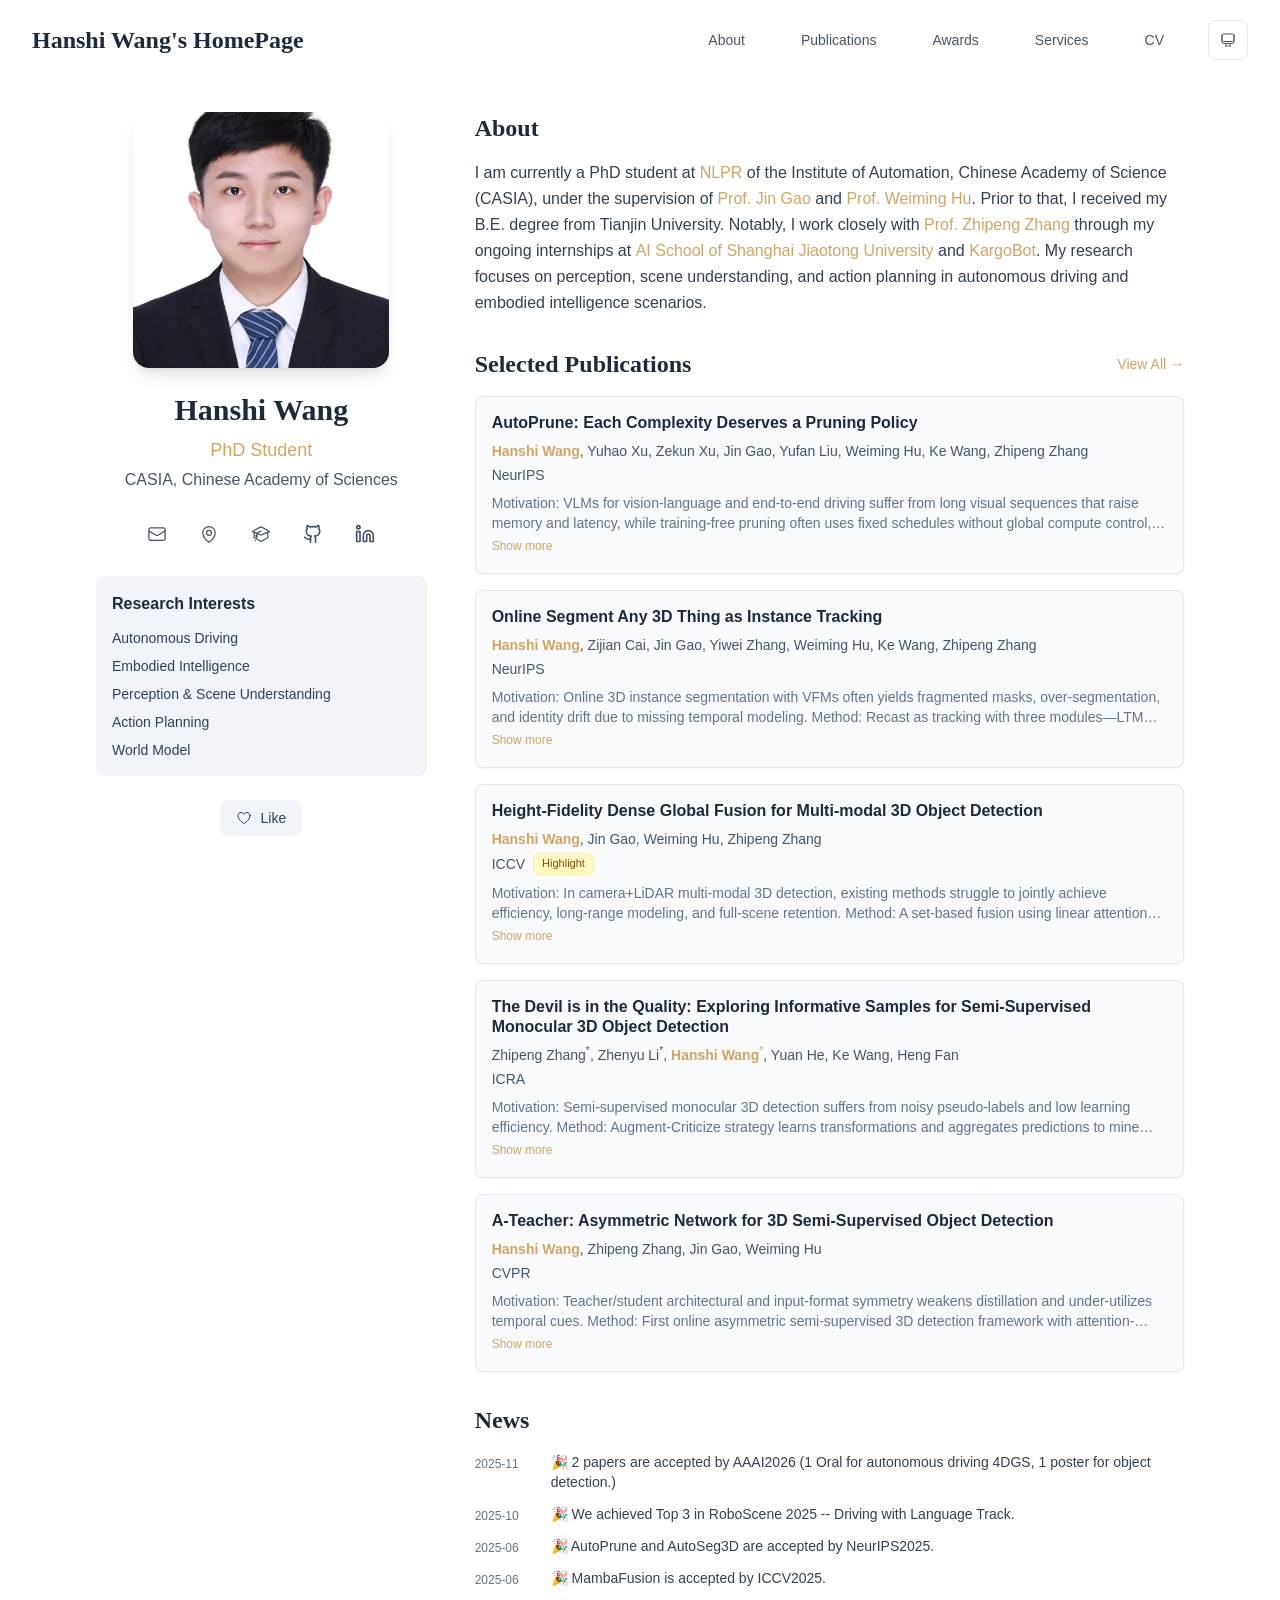
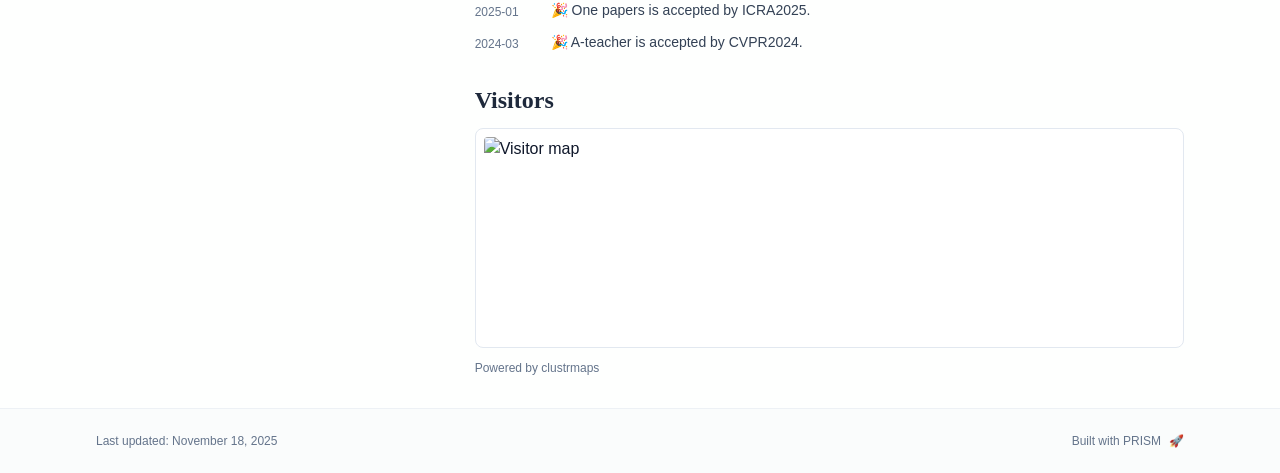
==== commit 18c94f36: "update site" ====
--- a/index.html
+++ b/index.html
@@ -21,4 +21,4 @@
                 root.classList.add('light');
                 root.setAttribute('data-theme', 'light');
               }
-            </script><title>Hanshi Wang&#x27;s HomePage</title><meta name="description" content="PhD student at the University of Example."/><meta name="author" content="Hanshi Wang"/><meta name="keywords" content="Hanshi Wang,PhD,Research,CASIA, Chinese Academy of Sciences"/><meta name="creator" content="Hanshi Wang"/><meta name="publisher" content="Hanshi Wang"/><meta property="og:title" content="Hanshi Wang&#x27;s HomePage"/><meta property="og:description" content="PhD student at the University of Example."/><meta property="og:site_name" content="Hanshi Wang&#x27;s Academic Website"/><meta property="og:locale" content="en_US"/><meta property="og:type" content="website"/><meta name="twitter:card" content="summary"/><meta name="twitter:title" content="Hanshi Wang&#x27;s HomePage"/><meta name="twitter:description" content="PhD student at the University of Example."/><link rel="icon" href="/favicon.svg"/><script>document.querySelectorAll('body link[rel="icon"], body link[rel="apple-touch-icon"]').forEach(el => document.head.appendChild(el))</script><script src="/_next/static/chunks/polyfills-42372ed130431b0a.js" noModule=""></script></head><body class="font-sans antialiased"><div style="visibility:hidden"><nav class="fixed top-0 left-0 right-0 z-50" data-headlessui-state=""><div class="transition-all duration-300 ease-out bg-transparent" style="transform:translateY(-100px)"><div class="max-w-7xl mx-auto px-4 sm:px-6 lg:px-8"><div class="flex justify-between items-center h-16 lg:h-20"><div class="flex-shrink-0" tabindex="0"><a class="text-xl lg:text-2xl font-serif font-semibold text-primary hover:text-accent transition-colors duration-200" href="/">Hanshi Wang&#x27;s HomePage</a></div><div class="hidden lg:block"><div class="ml-10 flex items-center space-x-8"><div class="flex items-baseline space-x-8"><a class="relative px-3 py-2 text-sm font-medium transition-all duration-200 rounded hover:bg-accent/10 hover:shadow-sm text-primary" href="/"><span class="relative z-10">About</span><div class="absolute inset-0 bg-accent/10 rounded-lg"></div></a><a class="relative px-3 py-2 text-sm font-medium transition-all duration-200 rounded hover:bg-accent/10 hover:shadow-sm text-neutral-600 hover:text-primary" href="/publications/"><span class="relative z-10">Publications</span></a><a class="relative px-3 py-2 text-sm font-medium transition-all duration-200 rounded hover:bg-accent/10 hover:shadow-sm text-neutral-600 hover:text-primary" href="/awards/"><span class="relative z-10">Awards</span></a><a class="relative px-3 py-2 text-sm font-medium transition-all duration-200 rounded hover:bg-accent/10 hover:shadow-sm text-neutral-600 hover:text-primary" href="/services/"><span class="relative z-10">Services</span></a><a class="relative px-3 py-2 text-sm font-medium transition-all duration-200 rounded hover:bg-accent/10 hover:shadow-sm text-neutral-600 hover:text-primary" href="/cv/"><span class="relative z-10">CV</span></a></div><div class="flex items-center justify-center w-10 h-10 rounded-lg border border-neutral-200 dark:border-[rgba(148,163,184,0.24)] bg-background dark:bg-neutral-800"><div class="w-4 h-4 rounded-full bg-neutral-300 animate-pulse"></div></div></div></div><div class="lg:hidden flex items-center space-x-2"><div class="flex items-center justify-center w-10 h-10 rounded-lg border border-neutral-200 dark:border-[rgba(148,163,184,0.24)] bg-background dark:bg-neutral-800"><div class="w-4 h-4 rounded-full bg-neutral-300 animate-pulse"></div></div><button class="inline-flex items-center justify-center p-2 rounded-md text-neutral-600 hover:text-primary hover:bg-neutral-100 dark:hover:bg-neutral-800 focus:outline-none focus:ring-2 focus:ring-inset focus:ring-accent transition-colors duration-200" id="headlessui-disclosure-button-«R5pdb»" type="button" aria-expanded="false" data-headlessui-state=""><span class="sr-only">Open main menu</span><div><svg xmlns="http://www.w3.org/2000/svg" fill="none" viewBox="0 0 24 24" stroke-width="1.5" stroke="currentColor" aria-hidden="true" data-slot="icon" class="block h-6 w-6"><path stroke-linecap="round" stroke-linejoin="round" d="M3.75 6.75h16.5M3.75 12h16.5m-16.5 5.25h16.5"></path></svg></div></button></div></div></div></div></nav><main class="min-h-screen pt-16 lg:pt-20"><div class="max-w-6xl mx-auto px-4 sm:px-6 lg:px-8 py-8 bg-background min-h-screen"><div class="grid grid-cols-1 lg:grid-cols-3 gap-12"><div class="lg:col-span-1"><div class="sticky top-8" style="opacity:0;transform:translateY(20px)"><div class="w-64 h-64 mx-auto mb-6 rounded-2xl overflow-hidden shadow-lg hover:shadow-xl transition-all duration-200 hover:scale-105"><img alt="Hanshi Wang" width="256" height="256" decoding="async" data-nimg="1" class="w-full h-full object-cover object-[32%_center]" style="color:transparent" src="/hanshiwang.jpg"/></div><div class="text-center mb-6"><h1 class="text-3xl font-serif font-bold text-primary mb-2">Hanshi Wang</h1><p class="text-lg text-accent font-medium mb-1">PhD Student</p><p class="text-neutral-600 mb-2">CASIA, Chinese Academy of Sciences</p></div><div class="flex flex-wrap justify-center gap-3 sm:gap-4 mb-6 relative px-2"><div class="relative"><button class="p-2 sm:p-2 transition-colors duration-200 text-neutral-600 dark:text-neutral-400 hover:text-accent" aria-label="Email"><svg xmlns="http://www.w3.org/2000/svg" fill="none" viewBox="0 0 24 24" stroke-width="1.5" stroke="currentColor" aria-hidden="true" data-slot="icon" class="h-5 w-5"><path stroke-linecap="round" stroke-linejoin="round" d="M21.75 6.75v10.5a2.25 2.25 0 0 1-2.25 2.25h-15a2.25 2.25 0 0 1-2.25-2.25V6.75m19.5 0A2.25 2.25 0 0 0 19.5 4.5h-15a2.25 2.25 0 0 0-2.25 2.25m19.5 0v.243a2.25 2.25 0 0 1-1.07 1.916l-7.5 4.615a2.25 2.25 0 0 1-2.36 0L3.32 8.91a2.25 2.25 0 0 1-1.07-1.916V6.75"></path></svg></button></div><div class="relative"><button class="p-2 sm:p-2 transition-colors duration-200 text-neutral-600 dark:text-neutral-400 hover:text-accent" aria-label="Location"><svg xmlns="http://www.w3.org/2000/svg" fill="none" viewBox="0 0 24 24" stroke-width="1.5" stroke="currentColor" aria-hidden="true" data-slot="icon" class="h-5 w-5"><path stroke-linecap="round" stroke-linejoin="round" d="M15 10.5a3 3 0 1 1-6 0 3 3 0 0 1 6 0Z"></path><path stroke-linecap="round" stroke-linejoin="round" d="M19.5 10.5c0 7.142-7.5 11.25-7.5 11.25S4.5 17.642 4.5 10.5a7.5 7.5 0 1 1 15 0Z"></path></svg></button></div><a href="https://scholar.google.com/citations?user=1i2DRI8AAAAJ" target="_blank" rel="noopener noreferrer" class="p-2 sm:p-2 text-neutral-600 dark:text-neutral-400 hover:text-accent transition-colors duration-200" aria-label="Google Scholar"><svg xmlns="http://www.w3.org/2000/svg" fill="none" viewBox="0 0 24 24" stroke-width="1.5" stroke="currentColor" aria-hidden="true" data-slot="icon" class="h-5 w-5"><path stroke-linecap="round" stroke-linejoin="round" d="M4.26 10.147a60.438 60.438 0 0 0-.491 6.347A48.62 48.62 0 0 1 12 20.904a48.62 48.62 0 0 1 8.232-4.41 60.46 60.46 0 0 0-.491-6.347m-15.482 0a50.636 50.636 0 0 0-2.658-.813A59.906 59.906 0 0 1 12 3.493a59.903 59.903 0 0 1 10.399 5.84c-.896.248-1.783.52-2.658.814m-15.482 0A50.717 50.717 0 0 1 12 13.489a50.702 50.702 0 0 1 7.74-3.342M6.75 15a.75.75 0 1 0 0-1.5.75.75 0 0 0 0 1.5Zm0 0v-3.675A55.378 55.378 0 0 1 12 8.443m-7.007 11.55A5.981 5.981 0 0 0 6.75 15.75v-1.5"></path></svg></a><a href="https://github.com/VERITAS12" target="_blank" rel="noopener noreferrer" class="p-2 sm:p-2 text-neutral-600 dark:text-neutral-400 hover:text-accent transition-colors duration-200" aria-label="GitHub"><svg xmlns="http://www.w3.org/2000/svg" width="24" height="24" viewBox="0 0 24 24" fill="none" stroke="currentColor" stroke-width="2" stroke-linecap="round" stroke-linejoin="round" class="lucide lucide-github h-5 w-5" aria-hidden="true"><path d="M15 22v-4a4.8 4.8 0 0 0-1-3.5c3 0 6-2 6-5.5.08-1.25-.27-2.48-1-3.5.28-1.15.28-2.35 0-3.5 0 0-1 0-3 1.5-2.64-.5-5.36-.5-8 0C6 2 5 2 5 2c-.3 1.15-.3 2.35 0 3.5A5.403 5.403 0 0 0 4 9c0 3.5 3 5.5 6 5.5-.39.49-.68 1.05-.85 1.65-.17.6-.22 1.23-.15 1.85v4"></path><path d="M9 18c-4.51 2-5-2-7-2"></path></svg></a><a href="https://www.linkedin.com/in/hanshiwang/" target="_blank" rel="noopener noreferrer" class="p-2 sm:p-2 text-neutral-600 dark:text-neutral-400 hover:text-accent transition-colors duration-200" aria-label="LinkedIn"><svg xmlns="http://www.w3.org/2000/svg" width="24" height="24" viewBox="0 0 24 24" fill="none" stroke="currentColor" stroke-width="2" stroke-linecap="round" stroke-linejoin="round" class="lucide lucide-linkedin h-5 w-5" aria-hidden="true"><path d="M16 8a6 6 0 0 1 6 6v7h-4v-7a2 2 0 0 0-2-2 2 2 0 0 0-2 2v7h-4v-7a6 6 0 0 1 6-6z"></path><rect width="4" height="12" x="2" y="9"></rect><circle cx="4" cy="4" r="2"></circle></svg></a></div><div class="bg-neutral-100 dark:bg-neutral-800 rounded-lg p-4 mb-6 hover:shadow-lg transition-all duration-200 hover:scale-[1.02]"><h3 class="font-semibold text-primary mb-3">Research Interests</h3><div class="space-y-2 text-sm text-neutral-700 dark:text-neutral-500"><div>Autonomous Driving</div><div>Embodied Intelligence</div><div>Perception &amp; Scene Understanding</div><div>Action Planning</div><div>World Model</div></div></div><div class="flex justify-center"><div class="relative"><button class="flex items-center space-x-2 px-4 py-2 rounded-lg font-medium text-sm transition-all duration-200 bg-neutral-100 dark:bg-neutral-800 text-neutral-700 dark:text-neutral-500 hover:bg-red-50 dark:hover:bg-red-900/20 hover:text-red-600 dark:hover:text-red-400 cursor-pointer" tabindex="0"><svg xmlns="http://www.w3.org/2000/svg" fill="none" viewBox="0 0 24 24" stroke-width="1.5" stroke="currentColor" aria-hidden="true" data-slot="icon" class="h-4 w-4"><path stroke-linecap="round" stroke-linejoin="round" d="M21 8.25c0-2.485-2.099-4.5-4.688-4.5-1.935 0-3.597 1.126-4.312 2.733-.715-1.607-2.377-2.733-4.313-2.733C5.1 3.75 3 5.765 3 8.25c0 7.22 9 12 9 12s9-4.78 9-12Z"></path></svg><span>Like</span></button></div></div></div></div><div class="lg:col-span-2 space-y-8"><section id="about" class="scroll-mt-24 space-y-8"><section style="opacity:0;transform:translateY(20px)"><h2 class="text-2xl font-serif font-bold text-primary mb-4">About</h2><div class="text-neutral-700 dark:text-neutral-600 leading-relaxed"><p class="mb-4 last:mb-0">I am currently a PhD student at <a href="https://nlpr.ia.ac.cn/en/" node="[object Object]" target="_blank" rel="noopener noreferrer" class="text-accent font-medium transition-all duration-200 rounded hover:bg-accent/10 hover:shadow-sm">NLPR</a> of the Institute of Automation, Chinese Academy of Science (CASIA), under the supervision of <a href="https://nlpr.ia.ac.cn/users/gaojin/index.htm" node="[object Object]" target="_blank" rel="noopener noreferrer" class="text-accent font-medium transition-all duration-200 rounded hover:bg-accent/10 hover:shadow-sm">Prof. Jin Gao</a> and <a href="https://people.ucas.ac.cn/~huweiming" node="[object Object]" target="_blank" rel="noopener noreferrer" class="text-accent font-medium transition-all duration-200 rounded hover:bg-accent/10 hover:shadow-sm">Prof. Weiming Hu</a>. Prior to that, I received my B.E. degree from Tianjin University. Notably, I work closely with <a href="https://zhipengzhang.cn/" node="[object Object]" target="_blank" rel="noopener noreferrer" class="text-accent font-medium transition-all duration-200 rounded hover:bg-accent/10 hover:shadow-sm">Prof.  Zhipeng Zhang</a> through my ongoing internships at <a href="https://www.shlab.org.cn/" node="[object Object]" target="_blank" rel="noopener noreferrer" class="text-accent font-medium transition-all duration-200 rounded hover:bg-accent/10 hover:shadow-sm">AI School of Shanghai Jiaotong University</a> and <a href="https://www.kargo-bot.com/" node="[object Object]" target="_blank" rel="noopener noreferrer" class="text-accent font-medium transition-all duration-200 rounded hover:bg-accent/10 hover:shadow-sm">KargoBot</a>. My research focuses on perception, scene understanding, and action planning in autonomous driving and embodied intelligence scenarios.</p></div></section><section style="opacity:0;transform:translateY(20px)"><div class="flex items-center justify-between mb-4"><h2 class="text-2xl font-serif font-bold text-primary">Selected Publications</h2><a class="text-accent hover:text-accent-dark text-sm font-medium transition-all duration-200 rounded hover:bg-accent/10 hover:shadow-sm" href="/#publications">View All →</a></div><div class="space-y-4"><div class="bg-neutral-50 dark:bg-neutral-800 p-4 rounded-lg shadow-sm border border-neutral-200 dark:border-[rgba(148,163,184,0.24)] hover:shadow-lg transition-all duration-200 hover:scale-[1.02]" style="opacity:0;transform:translateY(20px)"><h3 class="font-semibold text-primary mb-2 leading-tight">AutoPrune: Each Complexity Deserves a Pruning Policy</h3><p class="text-sm text-neutral-600 dark:text-neutral-500 mb-1"><span><span class="font-semibold text-accent">Hanshi Wang</span>, </span><span><span class="">Yuhao Xu</span>, </span><span><span class="">Zekun Xu</span>, </span><span><span class="">Jin Gao</span>, </span><span><span class="">Yufan Liu</span>, </span><span><span class="">Weiming Hu</span>, </span><span><span class="">Ke Wang</span>, </span><span><span class="">Zhipeng Zhang</span></span></p><p class="flex items-center gap-2 text-sm text-neutral-600 dark:text-neutral-500 mb-2"><span>NeurIPS</span></p><p class="text-sm text-neutral-500 dark:text-neutral-500 line-clamp-2">Motivation: VLMs for vision-language and end-to-end driving suffer from long visual sequences that raise memory and latency, while training-free pruning often uses fixed schedules without global compute control, which limits reasoning-heavy tasks. Method: AutoPrune estimates mutual information between early visual and textual tokens and maps it to a budget-constrained logistic retention curve, yielding per-sample and per-task token keep ratios across layers under any target token/FLOPs budget. Results: On LLaVA 1.5 7B and other VLM/VLA models, AutoPrune removes up to 89% visual tokens and cuts FLOPs by 76.8% while retaining 96.7% average accuracy, surpassing PDrop by 9.1% with consistent gains on VLM benchmarks and autonomous driving.</p><button type="button" class="mt-1 text-xs text-accent hover:text-accent-dark font-medium">Show more</button></div><div class="bg-neutral-50 dark:bg-neutral-800 p-4 rounded-lg shadow-sm border border-neutral-200 dark:border-[rgba(148,163,184,0.24)] hover:shadow-lg transition-all duration-200 hover:scale-[1.02]" style="opacity:0;transform:translateY(20px)"><h3 class="font-semibold text-primary mb-2 leading-tight">Online Segment Any 3D Thing as Instance Tracking</h3><p class="text-sm text-neutral-600 dark:text-neutral-500 mb-1"><span><span class="font-semibold text-accent">Hanshi Wang</span>, </span><span><span class="">Zijian Cai</span>, </span><span><span class="">Jin Gao</span>, </span><span><span class="">Yiwei Zhang</span>, </span><span><span class="">Weiming Hu</span>, </span><span><span class="">Ke Wang</span>, </span><span><span class="">Zhipeng Zhang</span></span></p><p class="flex items-center gap-2 text-sm text-neutral-600 dark:text-neutral-500 mb-2"><span>NeurIPS</span></p><p class="text-sm text-neutral-500 dark:text-neutral-500 line-clamp-2">Motivation: Online 3D instance segmentation with VFMs often yields fragmented masks, over-segmentation, and identity drift due to missing temporal modeling. Method: Recast as tracking with three modules—LTM (bounded track bank with confidence-gated Hungarian assignment), STM (distance-aware cross-frame attention for short-term context), and SCL (merge high-affinity fragments with joint 2D/3D reasoning and one-to-many supervision). Results: On ScanNet200, improves ESAM by 2.8 AP with real-time throughput and consistent gains on ScanNet, SceneNN, and 3RScan.</p><button type="button" class="mt-1 text-xs text-accent hover:text-accent-dark font-medium">Show more</button></div><div class="bg-neutral-50 dark:bg-neutral-800 p-4 rounded-lg shadow-sm border border-neutral-200 dark:border-[rgba(148,163,184,0.24)] hover:shadow-lg transition-all duration-200 hover:scale-[1.02]" style="opacity:0;transform:translateY(20px)"><h3 class="font-semibold text-primary mb-2 leading-tight">MambaFusion: Height-Fidelity Dense Global Fusion for Multi-modal 3D Object Detection</h3><p class="text-sm text-neutral-600 dark:text-neutral-500 mb-1"><span><span class="font-semibold text-accent">Hanshi Wang</span>, </span><span><span class="">Jin Gao</span>, </span><span><span class="">Weiming Hu</span>, </span><span><span class="">Zhipeng Zhang</span></span></p><p class="flex items-center gap-2 text-sm text-neutral-600 dark:text-neutral-500 mb-2"><span>ICCV</span><span class="inline-flex items-center gap-1"><span class="inline-flex items-center px-2 py-0.5 rounded-md text-[11px] font-medium bg-yellow-100 text-yellow-800 dark:bg-yellow-900/40 dark:text-yellow-200 border border-yellow-200/70 dark:border-yellow-800">Highlight</span></span></p><p class="text-sm text-neutral-500 dark:text-neutral-500 line-clamp-2">Motivation: In camera+LiDAR multi-modal 3D detection, existing methods struggle to jointly achieve efficiency, long-range modeling, and full-scene retention. Method: A set-based fusion using linear attention (Mamba) with Height-Fidelity LiDAR encoding and a Hybrid Mamba Block to align modalities, preserve height cues, and learn local/global context. Results: On nuScenes val, achieves 75.0 NDS, surpassing SOTA with faster inference; ICCV 2025 Highlight.</p><button type="button" class="mt-1 text-xs text-accent hover:text-accent-dark font-medium">Show more</button></div><div class="bg-neutral-50 dark:bg-neutral-800 p-4 rounded-lg shadow-sm border border-neutral-200 dark:border-[rgba(148,163,184,0.24)] hover:shadow-lg transition-all duration-200 hover:scale-[1.02]" style="opacity:0;transform:translateY(20px)"><h3 class="font-semibold text-primary mb-2 leading-tight">The Devil is in the Quality: Exploring Informative Samples for Semi-Supervised Monocular 3D Object Detection</h3><p class="text-sm text-neutral-600 dark:text-neutral-500 mb-1"><span><span class="">Zhipeng Zhang</span><sup class="ml-0 text-neutral-600 dark:text-neutral-500">*</sup>, </span><span><span class="">Zhenyu Li</span><sup class="ml-0 text-neutral-600 dark:text-neutral-500">*</sup>, </span><span><span class="font-semibold text-accent">Hanshi Wang</span><sup class="ml-0 text-accent">*</sup>, </span><span><span class="">Yuan He</span>, </span><span><span class="">Ke Wang</span>, </span><span><span class="">Heng Fan</span></span></p><p class="flex items-center gap-2 text-sm text-neutral-600 dark:text-neutral-500 mb-2"><span>ICRA</span></p><p class="text-sm text-neutral-500 dark:text-neutral-500 line-clamp-2">Motivation: Semi-supervised monocular 3D detection suffers from noisy pseudo-labels and low learning efficiency. Method: Augment-Criticize strategy learns transformations and aggregates predictions to mine reliable pseudo-labels; Critical Retraining Strategy dynamically evaluates pseudo-label contributions to suppress noise. Results: Applied to MonoDLE and MonoFlex, yields significant gains, showing effectiveness and generality.</p><button type="button" class="mt-1 text-xs text-accent hover:text-accent-dark font-medium">Show more</button></div><div class="bg-neutral-50 dark:bg-neutral-800 p-4 rounded-lg shadow-sm border border-neutral-200 dark:border-[rgba(148,163,184,0.24)] hover:shadow-lg transition-all duration-200 hover:scale-[1.02]" style="opacity:0;transform:translateY(20px)"><h3 class="font-semibold text-primary mb-2 leading-tight">A-Teacher: Asymmetric Network for 3D Semi-Supervised Object Detection</h3><p class="text-sm text-neutral-600 dark:text-neutral-500 mb-1"><span><span class="font-semibold text-accent">Hanshi Wang</span>, </span><span><span class="">Zhipeng Zhang</span>, </span><span><span class="">Jin Gao</span>, </span><span><span class="">Weiming Hu</span></span></p><p class="flex items-center gap-2 text-sm text-neutral-600 dark:text-neutral-500 mb-2"><span>CVPR</span></p><p class="text-sm text-neutral-500 dark:text-neutral-500 line-clamp-2">Motivation: Teacher/student architectural and input-format symmetry weakens distillation and under-utilizes temporal cues. Method: First online asymmetric semi-supervised 3D detection framework with attention-based refinement, leveraging past/future cues in a divide-and-conquer strategy to correct poor detections, misses, and false positives. Results: On Waymo, boosts mAP (L1) by 4.7 over prior SOTA with fewer training resources.</p><button type="button" class="mt-1 text-xs text-accent hover:text-accent-dark font-medium">Show more</button></div></div></section><section style="opacity:0;transform:translateY(20px)"><h2 class="text-2xl font-serif font-bold text-primary mb-4">News</h2><div class="space-y-3"><div class="flex items-start space-x-3"><span class="text-xs text-neutral-500 mt-1 w-16 flex-shrink-0">2025-11</span><p class="text-sm text-neutral-700">🎉 2 papers are accepted by AAAI2026 (1 Oral for autonomous driving 4DGS, 1 poster for object detection.)</p></div><div class="flex items-start space-x-3"><span class="text-xs text-neutral-500 mt-1 w-16 flex-shrink-0">2025-10</span><p class="text-sm text-neutral-700">🎉 We achieved Top 3 in RoboScene 2025 -- Driving with Language Track.</p></div><div class="flex items-start space-x-3"><span class="text-xs text-neutral-500 mt-1 w-16 flex-shrink-0">2025-06</span><p class="text-sm text-neutral-700">🎉 AutoPrune and AutoSeg3D are accepted by NeurIPS2025.</p></div><div class="flex items-start space-x-3"><span class="text-xs text-neutral-500 mt-1 w-16 flex-shrink-0">2025-06</span><p class="text-sm text-neutral-700">🎉 MambaFusion is accepted by ICCV2025.</p></div><div class="flex items-start space-x-3"><span class="text-xs text-neutral-500 mt-1 w-16 flex-shrink-0">2025-01</span><p class="text-sm text-neutral-700">🎉 One papers is accepted by ICRA2025.</p></div><div class="flex items-start space-x-3"><span class="text-xs text-neutral-500 mt-1 w-16 flex-shrink-0">2024-03</span><p class="text-sm text-neutral-700">🎉 A-teacher is accepted by CVPR2024.</p></div></div></section><section class="space-y-3"><h2 class="text-2xl font-serif font-bold text-primary">Visitors</h2><div class="rounded-lg border border-neutral-200 dark:border-neutral-800 bg-white dark:bg-neutral-900 p-2 min-h-[220px]"><a href="https://clustrmaps.com/site/1c8lx" title="ClustrMaps" target="_blank" rel="noreferrer"><img src="//www.clustrmaps.com/map_v2.png?d=ZZkNoHIIeYok_4__ZjpG6n9tZdzHIsZgQt5KLaaNEWc&amp;cl=ffffff&amp;w=900&amp;t=tt" alt="Visitor map" class="block w-full h-auto rounded object-contain"/></a></div><p class="text-xs text-neutral-500">Powered by <!-- -->clustrmaps</p></section></section></div></div></div><!--$--><!--/$--><!--$--><!--/$--></main><footer class="border-t border-neutral-200/50 bg-neutral-50/50 dark:bg-neutral-900/50 dark:border-neutral-700/50"><div class="max-w-6xl mx-auto px-4 sm:px-6 lg:px-8 py-6"><div class="flex flex-col sm:flex-row justify-between items-center gap-2"><p class="text-xs text-neutral-500">Last updated: <!-- -->November 18, 2025</p><p class="text-xs text-neutral-500 flex items-center"><a href="https://github.com/xyjoey/PRISM" target="_blank" rel="noopener noreferrer">Built with PRISM</a><span class="ml-2">🚀</span></p></div></div></footer></div><script src="/_next/static/chunks/webpack-dcf9f18cf6e4eb9d.js" async=""></script><script>(self.__next_f=self.__next_f||[]).push([0])</script><script>self.__next_f.push([1,"1:\"$Sreact.fragment\"\n2:I[3719,[\"161\",\"static/chunks/161-26b68443731f0363.js\",\"874\",\"static/chunks/874-196dbf0660d69360.js\",\"560\",\"static/chunks/560-dc25b2d8b8d763b3.js\",\"177\",\"static/chunks/app/layout-bad29ffcb920f3d7.js\"],\"ThemeProvider\"]\n3:I[768,[\"161\",\"static/chunks/161-26b68443731f0363.js\",\"874\",\"static/chunks/874-196dbf0660d69360.js\",\"560\",\"static/chunks/560-dc25b2d8b8d763b3.js\",\"177\",\"static/chunks/app/layout-bad29ffcb920f3d7.js\"],\"default\"]\n4:I[7555,[],\"\"]\n5:I[1295,[],\"\"]\n6:I[2548,[\"161\",\"static/chunks/161-26b68443731f0363.js\",\"874\",\"static/chunks/874-196dbf0660d69360.js\",\"560\",\"static/chunks/560-dc25b2d8b8d763b3.js\",\"177\",\"static/chunks/app/layout-bad29ffcb920f3d7.js\"],\"default\"]\n7:I[7437,[\"161\",\"static/chunks/161-26b68443731f0363.js\",\"12\",\"static/chunks/12-4b59b9520356f054.js\",\"874\",\"static/chunks/874-196dbf0660d69360.js\",\"748\",\"static/chunks/748-de18471bd34a4805.js\",\"974\",\"static/chunks/app/page-668adf6cb677173a.js\"],\"default\"]\n8:I[9507,[\"161\",\"static/chunks/161-26b68443731f0363.js\",\"12\",\"static/chunks/12-4b59b9520356f054.js\",\"874\",\"static/chunks/874-196dbf0660d69360.js\",\"748\",\"static/chunks/748-de18471bd34a4805.js\",\"974\",\"static/chunks/app/page-668adf6cb677173a.js\"],\"default\"]\n9:I[5218,[\"161\",\"static/chunks/161-26b68443731f0363.js\",\"12\",\"static/chunks/12-4b59b9520356f054.js\",\"874\",\"static/chunks/874-196dbf0660d69360.js\",\"748\",\"static/chunks/748-de18471bd34a4805.js\",\"974\",\"static/chunks/app/page-668adf6cb677173a.js\"],\"default\"]\na:I[1990,[\"161\",\"static/chunks/161-26b68443731f0363.js\",\"12\",\"static/chunks/12-4b59b9520356f054.js\",\"874\",\"static/chunks/874-196dbf0660d69360.js\",\"748\",\"static/chunks/748-de18471bd34a4805.js\",\"974\",\"static/chunks/app/page-668adf6cb677173a.js\"],\"default\"]\nb:I[1944,[\"161\",\"static/chunks/161-26b68443731f0363.js\",\"12\",\"static/chunks/12-4b59b9520356f054.js\",\"874\",\"static/chunks/874-196dbf0660d69360.js\",\"748\",\"static/chunks/748-de18471bd34a4805.js\",\"974\",\"static/chunks/app/page-668adf6cb677173a.js\"],\"default\"]\nc:I[9665,[],\"MetadataBoundary\"]\ne:I[9665,[],\"OutletBoundary\"]\n11:I[4911,[],\""])</script><script>self.__next_f.push([1,"AsyncMetadataOutlet\"]\n13:I[9665,[],\"ViewportBoundary\"]\n15:I[6614,[],\"\"]\n:HL[\"/_next/static/css/fd19a1b99bfe5264.css\",\"style\"]\n"])</script><script>self.__next_f.push([1,"0:{\"P\":null,\"b\":\"1hHEhzaJYdQN_UrKT8pcf\",\"p\":\"\",\"c\":[\"\",\"\"],\"i\":false,\"f\":[[[\"\",{\"children\":[\"__PAGE__\",{}]},\"$undefined\",\"$undefined\",true],[\"\",[\"$\",\"$1\",\"c\",{\"children\":[[[\"$\",\"link\",\"0\",{\"rel\":\"stylesheet\",\"href\":\"/_next/static/css/fd19a1b99bfe5264.css\",\"precedence\":\"next\",\"crossOrigin\":\"$undefined\",\"nonce\":\"$undefined\"}]],[\"$\",\"html\",null,{\"lang\":\"en\",\"className\":\"scroll-smooth\",\"suppressHydrationWarning\":true,\"children\":[[\"$\",\"head\",null,{\"children\":[[\"$\",\"link\",null,{\"rel\":\"icon\",\"href\":\"/favicon.svg\",\"type\":\"image/svg+xml\"}],[\"$\",\"link\",null,{\"rel\":\"dns-prefetch\",\"href\":\"https://google-fonts.jialeliu.com\"}],[\"$\",\"link\",null,{\"rel\":\"preconnect\",\"href\":\"https://google-fonts.jialeliu.com\",\"crossOrigin\":\"\"}],[\"$\",\"link\",null,{\"rel\":\"preload\",\"as\":\"style\",\"href\":\"https://google-fonts.jialeliu.com/css2?family=Inter:wght@300;400;500;600;700\u0026family=Crimson+Text:ital,wght@0,400;0,600;1,400\u0026display=swap\"}],[\"$\",\"link\",null,{\"rel\":\"stylesheet\",\"id\":\"gfonts-css\",\"href\":\"https://google-fonts.jialeliu.com/css2?family=Inter:wght@300;400;500;600;700\u0026family=Crimson+Text:ital,wght@0,400;0,600;1,400\u0026display=swap\",\"media\":\"print\"}],[\"$\",\"script\",null,{\"dangerouslySetInnerHTML\":{\"__html\":\"\\n              (function(){\\n                var l = document.getElementById('gfonts-css');\\n                if (!l) return;\\n                if (l.media !== 'all') {\\n                  l.addEventListener('load', function(){ try { l.media = 'all'; } catch(e){} });\\n                }\\n              })();\\n            \"}}],[\"$\",\"noscript\",null,{\"children\":[\"$\",\"link\",null,{\"rel\":\"stylesheet\",\"href\":\"https://google-fonts.jialeliu.com/css2?family=Inter:wght@300;400;500;600;700\u0026family=Crimson+Text:ital,wght@0,400;0,600;1,400\u0026display=swap\"}]}],[\"$\",\"script\",null,{\"dangerouslySetInnerHTML\":{\"__html\":\"\\n              try {\\n                const theme = localStorage.getItem('theme-storage');\\n                const parsed = theme ? JSON.parse(theme) : null;\\n                const setting = parsed?.state?.theme || 'system';\\n                const prefersDark = typeof window !== 'undefined' \u0026\u0026 window.matchMedia \u0026\u0026 window.matchMedia('(prefers-color-scheme: dark)').matches;\\n                const effective = setting === 'dark' ? 'dark' : (setting === 'light' ? 'light' : (prefersDark ? 'dark' : 'light'));\\n                var root = document.documentElement;\\n                root.classList.add(effective);\\n                root.setAttribute('data-theme', effective);\\n              } catch (e) {\\n                var root = document.documentElement;\\n                root.classList.add('light');\\n                root.setAttribute('data-theme', 'light');\\n              }\\n            \"}}]]}],[\"$\",\"body\",null,{\"className\":\"font-sans antialiased\",\"children\":[\"$\",\"$L2\",null,{\"children\":[[\"$\",\"$L3\",null,{\"items\":[{\"title\":\"About\",\"type\":\"page\",\"target\":\"about\",\"href\":\"/\"},{\"title\":\"Publications\",\"type\":\"page\",\"target\":\"publications\",\"href\":\"/publications\"},{\"title\":\"Awards\",\"type\":\"page\",\"target\":\"awards\",\"href\":\"/awards\"},{\"title\":\"Services\",\"type\":\"page\",\"target\":\"services\",\"href\":\"/services\"},{\"title\":\"CV\",\"type\":\"page\",\"target\":\"cv\",\"href\":\"/cv\"}],\"siteTitle\":\"Hanshi Wang's HomePage\",\"enableOnePageMode\":false}],[\"$\",\"main\",null,{\"className\":\"min-h-screen pt-16 lg:pt-20\",\"children\":[\"$\",\"$L4\",null,{\"parallelRouterKey\":\"children\",\"error\":\"$undefined\",\"errorStyles\":\"$undefined\",\"errorScripts\":\"$undefined\",\"template\":[\"$\",\"$L5\",null,{}],\"templateStyles\":\"$undefined\",\"templateScripts\":\"$undefined\",\"notFound\":[[[\"$\",\"title\",null,{\"children\":\"404: This page could not be found.\"}],[\"$\",\"div\",null,{\"style\":{\"fontFamily\":\"system-ui,\\\"Segoe UI\\\",Roboto,Helvetica,Arial,sans-serif,\\\"Apple Color Emoji\\\",\\\"Segoe UI Emoji\\\"\",\"height\":\"100vh\",\"textAlign\":\"center\",\"display\":\"flex\",\"flexDirection\":\"column\",\"alignItems\":\"center\",\"justifyContent\":\"center\"},\"children\":[\"$\",\"div\",null,{\"children\":[[\"$\",\"style\",null,{\"dangerouslySetInnerHTML\":{\"__html\":\"body{color:#000;background:#fff;margin:0}.next-error-h1{border-right:1px solid rgba(0,0,0,.3)}@media (prefers-color-scheme:dark){body{color:#fff;background:#000}.next-error-h1{border-right:1px solid rgba(255,255,255,.3)}}\"}}],[\"$\",\"h1\",null,{\"className\":\"next-error-h1\",\"style\":{\"display\":\"inline-block\",\"margin\":\"0 20px 0 0\",\"padding\":\"0 23px 0 0\",\"fontSize\":24,\"fontWeight\":500,\"verticalAlign\":\"top\",\"lineHeight\":\"49px\"},\"children\":404}],[\"$\",\"div\",null,{\"style\":{\"display\":\"inline-block\"},\"children\":[\"$\",\"h2\",null,{\"style\":{\"fontSize\":14,\"fontWeight\":400,\"lineHeight\":\"49px\",\"margin\":0},\"children\":\"This page could not be found.\"}]}]]}]}]],[]],\"forbidden\":\"$undefined\",\"unauthorized\":\"$undefined\"}]}],[\"$\",\"$L6\",null,{\"lastUpdated\":\"November 18, 2025\"}]]}]}]]}]]}],{\"children\":[\"__PAGE__\",[\"$\",\"$1\",\"c\",{\"children\":[[\"$\",\"div\",null,{\"className\":\"max-w-6xl mx-auto px-4 sm:px-6 lg:px-8 py-8 bg-background min-h-screen\",\"children\":[\"$\",\"div\",null,{\"className\":\"grid grid-cols-1 lg:grid-cols-3 gap-12\",\"children\":[[\"$\",\"div\",null,{\"className\":\"lg:col-span-1\",\"children\":[\"$\",\"$L7\",null,{\"author\":{\"name\":\"Hanshi Wang\",\"title\":\"PhD Student\",\"institution\":\"CASIA, Chinese Academy of Sciences\",\"avatar\":\"/hanshiwang.jpg\"},\"social\":{\"email\":\"hanshi.wang.cv@outlook.com\",\"location\":\"City, Country\",\"location_url\":\"https://maps.google.com\",\"location_details\":[\"Haidian, Beijing, China\"],\"google_scholar\":\"https://scholar.google.com/citations?user=1i2DRI8AAAAJ\",\"github\":\"https://github.com/VERITAS12\",\"linkedin\":\"https://www.linkedin.com/in/hanshiwang/\"},\"features\":{\"enable_likes\":true,\"enable_one_page_mode\":false},\"researchInterests\":[\"Autonomous Driving\",\"Embodied Intelligence\",\"Perception \u0026 Scene Understanding\",\"Action Planning\",\"World Model\"]}]}],[\"$\",\"div\",null,{\"className\":\"lg:col-span-2 space-y-8\",\"children\":[[\"$\",\"section\",\"about\",{\"id\":\"about\",\"className\":\"scroll-mt-24 space-y-8\",\"children\":[[[\"$\",\"$L8\",\"about\",{\"content\":\"I am currently a PhD student at [NLPR](https://nlpr.ia.ac.cn/en/) of the Institute of Automation, Chinese Academy of Science (CASIA), under the supervision of [Prof. Jin Gao](https://nlpr.ia.ac.cn/users/gaojin/index.htm) and [Prof. Weiming Hu](https://people.ucas.ac.cn/~huweiming). Prior to that, I received my B.E. degree from Tianjin University. Notably, I work closely with [Prof.  Zhipeng Zhang](https://zhipengzhang.cn/) through my ongoing internships at [AI School of Shanghai Jiaotong University](https://www.shlab.org.cn/) and [KargoBot](https://www.kargo-bot.com/). My research focuses on perception, scene understanding, and action planning in autonomous driving and embodied intelligence scenarios.\\n\",\"title\":\"About\"}],[\"$\",\"$L9\",\"featured_publications\",{\"publications\":[{\"id\":\"wang2025autoprune\",\"title\":\"AutoPrune: Each Complexity Deserves a Pruning Policy\",\"authors\":[{\"name\":\"Hanshi Wang\",\"isHighlighted\":true,\"isCorresponding\":false,\"isCoAuthor\":false},{\"name\":\"Yuhao Xu\",\"isHighlighted\":false,\"isCorresponding\":false,\"isCoAuthor\":false},{\"name\":\"Zekun Xu\",\"isHighlighted\":false,\"isCorresponding\":false,\"isCoAuthor\":false},{\"name\":\"Jin Gao\",\"isHighlighted\":false,\"isCorresponding\":false,\"isCoAuthor\":false},{\"name\":\"Yufan Liu\",\"isHighlighted\":false,\"isCorresponding\":false,\"isCoAuthor\":false},{\"name\":\"Weiming Hu\",\"isHighlighted\":false,\"isCorresponding\":false,\"isCoAuthor\":false},{\"name\":\"Ke Wang\",\"isHighlighted\":false,\"isCorresponding\":false,\"isCoAuthor\":false},{\"name\":\"Zhipeng Zhang\",\"isHighlighted\":false,\"isCorresponding\":false,\"isCoAuthor\":false}],\"year\":2025,\"type\":\"conference\",\"status\":\"published\",\"tags\":[],\"keywords\":\"$0:f:0:1:2:children:1:props:children:0:props:children:props:children:1:props:children:0:props:children:0:1:props:publications:0:tags\",\"researchArea\":\"machine-learning\",\"journal\":\"\",\"conference\":\"NeurIPS\",\"url\":\"https://arxiv.org/abs/2509.23931\",\"code\":\"https://github.com/AutoLab-SAI-SJTU/AutoPrune\",\"abstract\":\"\",\"description\":\"Motivation: VLMs for vision-language and end-to-end driving suffer from long visual sequences that raise memory and latency, while training-free pruning often uses fixed schedules without global compute control, which limits reasoning-heavy tasks. Method: AutoPrune estimates mutual information between early visual and textual tokens and maps it to a budget-constrained logistic retention curve, yielding per-sample and per-task token keep ratios across layers under any target token/FLOPs budget. Results: On LLaVA 1.5 7B and other VLM/VLA models, AutoPrune removes up to 89% visual tokens and cuts FLOPs by 76.8% while retaining 96.7% average accuracy, surpassing PDrop by 9.1% with consistent gains on VLM benchmarks and autonomous driving.\",\"selected\":true,\"preview\":\"AutoPrune.png\",\"bibtex\":\"@inproceedings{wang2025autoprune,\\n  title = {AutoPrune: Each Complexity Deserves a Pruning Policy},\\n  author = {Hanshi Wang, Yuhao Xu, Zekun Xu, Jin Gao, Yufan Liu, Weiming Hu, Ke Wang, Zhipeng Zhang},\\n  year = {2025},\\n  booktitle = {NeurIPS},\\n  url = {https://arxiv.org/abs/2509.23931}\\n}\"},{\"id\":\"wang2025autosam3d\",\"title\":\"Online Segment Any 3D Thing as Instance Tracking\",\"authors\":[{\"name\":\"Hanshi Wang\",\"isHighlighted\":true,\"isCorresponding\":false,\"isCoAuthor\":false},{\"name\":\"Zijian Cai\",\"isHighlighted\":false,\"isCorresponding\":false,\"isCoAuthor\":false},{\"name\":\"Jin Gao\",\"isHighlighted\":false,\"isCorresponding\":false,\"isCoAuthor\":false},{\"name\":\"Yiwei Zhang\",\"isHighlighted\":false,\"isCorresponding\":false,\"isCoAuthor\":false},{\"name\":\"Weiming Hu\",\"isHighlighted\":false,\"isCorresponding\":false,\"isCoAuthor\":false},{\"name\":\"Ke Wang\",\"isHighlighted\":false,\"isCorresponding\":false,\"isCoAuthor\":false},{\"name\":\"Zhipeng Zhang\",\"isHighlighted\":false,\"isCorresponding\":false,\"isCoAuthor\":false}],\"year\":2025,\"type\":\"conference\",\"status\":\"published\",\"tags\":[],\"keywords\":\"$0:f:0:1:2:children:1:props:children:0:props:children:props:children:1:props:children:0:props:children:0:1:props:publications:1:tags\",\"researchArea\":\"machine-learning\",\"journal\":\"\",\"conference\":\"NeurIPS\",\"abstract\":\"\",\"description\":\"Motivation: Online 3D instance segmentation with VFMs often yields fragmented masks, over-segmentation, and identity drift due to missing temporal modeling. Method: Recast as tracking with three modules—LTM (bounded track bank with confidence-gated Hungarian assignment), STM (distance-aware cross-frame attention for short-term context), and SCL (merge high-affinity fragments with joint 2D/3D reasoning and one-to-many supervision). Results: On ScanNet200, improves ESAM by 2.8 AP with real-time throughput and consistent gains on ScanNet, SceneNN, and 3RScan.\",\"selected\":true,\"preview\":\"AutoSAM.png\",\"bibtex\":\"@inproceedings{wang2025autosam3d,\\n  title = {Online Segment Any 3D Thing as Instance Tracking},\\n  author = {Hanshi Wang, Zijian Cai, Jin Gao, Yiwei Zhang, Weiming Hu, Ke Wang, Zhipeng Zhang},\\n  year = {2025},\\n  booktitle = {NeurIPS}\\n}\"},{\"id\":\"wang2025mambafusion\",\"title\":\"MambaFusion: Height-Fidelity Dense Global Fusion for Multi-modal 3D Object Detection\",\"authors\":[{\"name\":\"Hanshi Wang\",\"isHighlighted\":true,\"isCorresponding\":false,\"isCoAuthor\":false},{\"name\":\"Jin Gao\",\"isHighlighted\":false,\"isCorresponding\":false,\"isCoAuthor\":false},{\"name\":\"Weiming Hu\",\"isHighlighted\":false,\"isCorresponding\":false,\"isCoAuthor\":false},{\"name\":\"Zhipeng Zhang\",\"isHighlighted\":false,\"isCorresponding\":false,\"isCoAuthor\":false}],\"year\":2025,\"type\":\"conference\",\"status\":\"published\",\"tags\":[],\"keywords\":\"$0:f:0:1:2:children:1:props:children:0:props:children:props:children:1:props:children:0:props:children:0:1:props:publications:2:tags\",\"researchArea\":\"machine-learning\",\"journal\":\"\",\"conference\":\"ICCV\",\"url\":\"https://arxiv.org/abs/2507.04369\",\"code\":\"https://github.com/AutoLab-SAI-SJTU/MambaFusion\",\"abstract\":\"\",\"description\":\"Motivation: In camera+LiDAR multi-modal 3D detection, existing methods struggle to jointly achieve efficiency, long-range modeling, and full-scene retention. Method: A set-based fusion using linear attention (Mamba) with Height-Fidelity LiDAR encoding and a Hybrid Mamba Block to align modalities, preserve height cues, and learn local/global context. Results: On nuScenes val, achieves 75.0 NDS, surpassing SOTA with faster inference; ICCV 2025 Highlight.\",\"selected\":true,\"preview\":\"mambafusion.png\",\"bibtex\":\"@inproceedings{wang2025mambafusion,\\n  title = {MambaFusion: Height-Fidelity Dense Global Fusion for Multi-modal 3D Object Detection},\\n  author = {Hanshi Wang, Jin Gao, Weiming Hu, Zhipeng Zhang},\\n  year = {2025},\\n  booktitle = {ICCV},\\n  note = {Highlight},\\n  url = {https://arxiv.org/abs/2507.04369}\\n}\",\"awards\":[\"Highlight\"]},{\"id\":\"wang2025devilquality\",\"title\":\"The Devil is in the Quality: Exploring Informative Samples for Semi-Supervised Monocular 3D Object Detection\",\"authors\":[{\"name\":\"Zhipeng Zhang\",\"isHighlighted\":false,\"isCorresponding\":true,\"isCoAuthor\":false},{\"name\":\"Zhenyu Li\",\"isHighlighted\":false,\"isCorresponding\":true,\"isCoAuthor\":false},{\"name\":\"Hanshi Wang\",\"isHighlighted\":true,\"isCorresponding\":true,\"isCoAuthor\":false},{\"name\":\"Yuan He\",\"isHighlighted\":false,\"isCorresponding\":false,\"isCoAuthor\":false},{\"name\":\"Ke Wang\",\"isHighlighted\":false,\"isCorresponding\":false,\"isCoAuthor\":false},{\"name\":\"Heng Fan\",\"isHighlighted\":false,\"isCorresponding\":false,\"isCoAuthor\":false}],\"year\":2025,\"type\":\"conference\",\"status\":\"published\",\"tags\":[],\"keywords\":\"$0:f:0:1:2:children:1:props:children:0:props:children:props:children:1:props:children:0:props:children:0:1:props:publications:3:tags\",\"researchArea\":\"machine-learning\",\"journal\":\"\",\"conference\":\"ICRA\",\"abstract\":\"\",\"description\":\"Motivation: Semi-supervised monocular 3D detection suffers from noisy pseudo-labels and low learning efficiency. Method: Augment-Criticize strategy learns transformations and aggregates predictions to mine reliable pseudo-labels; Critical Retraining Strategy dynamically evaluates pseudo-label contributions to suppress noise. Results: Applied to MonoDLE and MonoFlex, yields significant gains, showing effectiveness and generality.\",\"selected\":true,\"preview\":\"aug_cri.png\",\"bibtex\":\"@inproceedings{wang2025devilquality,\\n  title = {The Devil is in the Quality: Exploring Informative Samples for Semi-Supervised Monocular 3D Object Detection},\\n  author = {Zhipeng Zhang, Zhenyu Li, Hanshi Wang, Yuan He, Ke Wang, Heng Fan},\\n  year = {2025},\\n  booktitle = {ICRA}\\n}\"},{\"id\":\"wang2024ateacher\",\"title\":\"A-Teacher: Asymmetric Network for 3D Semi-Supervised Object Detection\",\"authors\":[{\"name\":\"Hanshi Wang\",\"isHighlighted\":true,\"isCorresponding\":false,\"isCoAuthor\":false},{\"name\":\"Zhipeng Zhang\",\"isHighlighted\":false,\"isCorresponding\":false,\"isCoAuthor\":false},{\"name\":\"Jin Gao\",\"isHighlighted\":false,\"isCorresponding\":false,\"isCoAuthor\":false},{\"name\":\"Weiming Hu\",\"isHighlighted\":false,\"isCorresponding\":false,\"isCoAuthor\":false}],\"year\":2024,\"type\":\"conference\",\"status\":\"published\",\"tags\":[],\"keywords\":\"$0:f:0:1:2:children:1:props:children:0:props:children:props:children:1:props:children:0:props:children:0:1:props:publications:4:tags\",\"researchArea\":\"machine-learning\",\"journal\":\"\",\"conference\":\"CVPR\",\"url\":\"https://openaccess.thecvf.com/content/CVPR2024/papers/Wang_A-Teacher_Asymmetric_Network_for_3D_Semi-Supervised_Object_Detection_CVPR_2024_paper.pdf\",\"abstract\":\"\",\"description\":\"Motivation: Teacher/student architectural and input-format symmetry weakens distillation and under-utilizes temporal cues. Method: First online asymmetric semi-supervised 3D detection framework with attention-based refinement, leveraging past/future cues in a divide-and-conquer strategy to correct poor detections, misses, and false positives. Results: On Waymo, boosts mAP (L1) by 4.7 over prior SOTA with fewer training resources.\",\"selected\":true,\"preview\":\"a_teacher.png\",\"bibtex\":\"@inproceedings{wang2024ateacher,\\n  title = {A-Teacher: Asymmetric Network for 3D Semi-Supervised Object Detection},\\n  author = {Hanshi Wang, Zhipeng Zhang, Jin Gao, Weiming Hu},\\n  year = {2024},\\n  booktitle = {CVPR},\\n  url = {https://openaccess.thecvf.com/content/CVPR2024/papers/Wang_A-Teacher_Asymmetric_Network_for_3D_Semi-Supervised_Object_Detection_CVPR_2024_paper.pdf}\\n}\"}],\"title\":\"Selected Publications\",\"enableOnePageMode\":true}],[\"$\",\"$La\",\"news\",{\"items\":[{\"date\":\"2025-11\",\"content\":\"🎉 2 papers are accepted by AAAI2026 (1 Oral for autonomous driving 4DGS, 1 poster for object detection.)\"},{\"date\":\"2025-10\",\"content\":\"🎉 We achieved Top 3 in RoboScene 2025 -- Driving with Language Track.\"},{\"date\":\"2025-06\",\"content\":\"🎉 AutoPrune and AutoSeg3D are accepted by NeurIPS2025.\"},{\"date\":\"2025-06\",\"content\":\"🎉 MambaFusion is accepted by ICCV2025.\"},{\"date\":\"2025-01\",\"content\":\"🎉 One papers is accepted by ICRA2025.\"},{\"date\":\"2024-03\",\"content\":\"🎉 A-teacher is accepted by CVPR2024.\"}],\"title\":\"News\"}],[\"$\",\"$Lb\",\"visitors\",{\"title\":\"Visitors\",\"provider\":\"clustrmaps\",\"embed\":\"//www.clustrmaps.com/map_v2.png?d=ZZkNoHIIeYok_4__ZjpG6n9tZdzHIsZgQt5KLaaNEWc\u0026cl=ffffff\u0026w=900\u0026t=tt\",\"imageOnly\":\"$undefined\"}]],false,false,false]}]]}]]}]}],[\"$\",\"$Lc\",null,{\"children\":\"$Ld\"}],null,[\"$\",\"$Le\",null,{\"children\":[\"$Lf\",\"$L10\",[\"$\",\"$L11\",null,{\"promise\":\"$@12\"}]]}]]}],{},null,false]},null,false],[\"$\",\"$1\",\"h\",{\"children\":[null,[\"$\",\"$1\",\"aBDhV-EcKb0rIrXjhJ51-\",{\"children\":[[\"$\",\"$L13\",null,{\"children\":\"$L14\"}],null]}],null]}],false]],\"m\":\"$undefined\",\"G\":[\"$15\",\"$undefined\"],\"s\":false,\"S\":true}\n"])</script><script>self.__next_f.push([1,"16:\"$Sreact.suspense\"\n17:I[4911,[],\"AsyncMetadata\"]\nd:[\"$\",\"$16\",null,{\"fallback\":null,\"children\":[\"$\",\"$L17\",null,{\"promise\":\"$@18\"}]}]\n"])</script><script>self.__next_f.push([1,"10:null\n"])</script><script>self.__next_f.push([1,"14:[[\"$\",\"meta\",\"0\",{\"charSet\":\"utf-8\"}],[\"$\",\"meta\",\"1\",{\"name\":\"viewport\",\"content\":\"width=device-width, initial-scale=1\"}]]\nf:null\n"])</script><script>self.__next_f.push([1,"18:{\"metadata\":[[\"$\",\"title\",\"0\",{\"children\":\"Hanshi Wang's HomePage\"}],[\"$\",\"meta\",\"1\",{\"name\":\"description\",\"content\":\"PhD student at the University of Example.\"}],[\"$\",\"meta\",\"2\",{\"name\":\"author\",\"content\":\"Hanshi Wang\"}],[\"$\",\"meta\",\"3\",{\"name\":\"keywords\",\"content\":\"Hanshi Wang,PhD,Research,CASIA, Chinese Academy of Sciences\"}],[\"$\",\"meta\",\"4\",{\"name\":\"creator\",\"content\":\"Hanshi Wang\"}],[\"$\",\"meta\",\"5\",{\"name\":\"publisher\",\"content\":\"Hanshi Wang\"}],[\"$\",\"meta\",\"6\",{\"property\":\"og:title\",\"content\":\"Hanshi Wang's HomePage\"}],[\"$\",\"meta\",\"7\",{\"property\":\"og:description\",\"content\":\"PhD student at the University of Example.\"}],[\"$\",\"meta\",\"8\",{\"property\":\"og:site_name\",\"content\":\"Hanshi Wang's Academic Website\"}],[\"$\",\"meta\",\"9\",{\"property\":\"og:locale\",\"content\":\"en_US\"}],[\"$\",\"meta\",\"10\",{\"property\":\"og:type\",\"content\":\"website\"}],[\"$\",\"meta\",\"11\",{\"name\":\"twitter:card\",\"content\":\"summary\"}],[\"$\",\"meta\",\"12\",{\"name\":\"twitter:title\",\"content\":\"Hanshi Wang's HomePage\"}],[\"$\",\"meta\",\"13\",{\"name\":\"twitter:description\",\"content\":\"PhD student at the University of Example.\"}],[\"$\",\"link\",\"14\",{\"rel\":\"icon\",\"href\":\"/favicon.svg\"}]],\"error\":null,\"digest\":\"$undefined\"}\n12:{\"metadata\":\"$18:metadata\",\"error\":null,\"digest\":\"$undefined\"}\n"])</script></body></html>+            </script><title>Hanshi Wang&#x27;s HomePage</title><meta name="description" content="PhD student at the University of Example."/><meta name="author" content="Hanshi Wang"/><meta name="keywords" content="Hanshi Wang,PhD,Research,CASIA, Chinese Academy of Sciences"/><meta name="creator" content="Hanshi Wang"/><meta name="publisher" content="Hanshi Wang"/><meta property="og:title" content="Hanshi Wang&#x27;s HomePage"/><meta property="og:description" content="PhD student at the University of Example."/><meta property="og:site_name" content="Hanshi Wang&#x27;s Academic Website"/><meta property="og:locale" content="en_US"/><meta property="og:type" content="website"/><meta name="twitter:card" content="summary"/><meta name="twitter:title" content="Hanshi Wang&#x27;s HomePage"/><meta name="twitter:description" content="PhD student at the University of Example."/><link rel="icon" href="/favicon.svg"/><script>document.querySelectorAll('body link[rel="icon"], body link[rel="apple-touch-icon"]').forEach(el => document.head.appendChild(el))</script><script src="/_next/static/chunks/polyfills-42372ed130431b0a.js" noModule=""></script></head><body class="font-sans antialiased"><div style="visibility:hidden"><nav class="fixed top-0 left-0 right-0 z-50" data-headlessui-state=""><div class="transition-all duration-300 ease-out bg-transparent" style="transform:translateY(-100px)"><div class="max-w-7xl mx-auto px-4 sm:px-6 lg:px-8"><div class="flex justify-between items-center h-16 lg:h-20"><div class="flex-shrink-0" tabindex="0"><a class="text-xl lg:text-2xl font-serif font-semibold text-primary hover:text-accent transition-colors duration-200" href="/">Hanshi Wang&#x27;s HomePage</a></div><div class="hidden lg:block"><div class="ml-10 flex items-center space-x-8"><div class="flex items-baseline space-x-8"><a class="relative px-3 py-2 text-sm font-medium transition-all duration-200 rounded hover:bg-accent/10 hover:shadow-sm text-primary" href="/"><span class="relative z-10">About</span><div class="absolute inset-0 bg-accent/10 rounded-lg"></div></a><a class="relative px-3 py-2 text-sm font-medium transition-all duration-200 rounded hover:bg-accent/10 hover:shadow-sm text-neutral-600 hover:text-primary" href="/publications/"><span class="relative z-10">Publications</span></a><a class="relative px-3 py-2 text-sm font-medium transition-all duration-200 rounded hover:bg-accent/10 hover:shadow-sm text-neutral-600 hover:text-primary" href="/awards/"><span class="relative z-10">Awards</span></a><a class="relative px-3 py-2 text-sm font-medium transition-all duration-200 rounded hover:bg-accent/10 hover:shadow-sm text-neutral-600 hover:text-primary" href="/services/"><span class="relative z-10">Services</span></a><a class="relative px-3 py-2 text-sm font-medium transition-all duration-200 rounded hover:bg-accent/10 hover:shadow-sm text-neutral-600 hover:text-primary" href="/cv/"><span class="relative z-10">CV</span></a></div><div class="flex items-center justify-center w-10 h-10 rounded-lg border border-neutral-200 dark:border-[rgba(148,163,184,0.24)] bg-background dark:bg-neutral-800"><div class="w-4 h-4 rounded-full bg-neutral-300 animate-pulse"></div></div></div></div><div class="lg:hidden flex items-center space-x-2"><div class="flex items-center justify-center w-10 h-10 rounded-lg border border-neutral-200 dark:border-[rgba(148,163,184,0.24)] bg-background dark:bg-neutral-800"><div class="w-4 h-4 rounded-full bg-neutral-300 animate-pulse"></div></div><button class="inline-flex items-center justify-center p-2 rounded-md text-neutral-600 hover:text-primary hover:bg-neutral-100 dark:hover:bg-neutral-800 focus:outline-none focus:ring-2 focus:ring-inset focus:ring-accent transition-colors duration-200" id="headlessui-disclosure-button-«R5pdb»" type="button" aria-expanded="false" data-headlessui-state=""><span class="sr-only">Open main menu</span><div><svg xmlns="http://www.w3.org/2000/svg" fill="none" viewBox="0 0 24 24" stroke-width="1.5" stroke="currentColor" aria-hidden="true" data-slot="icon" class="block h-6 w-6"><path stroke-linecap="round" stroke-linejoin="round" d="M3.75 6.75h16.5M3.75 12h16.5m-16.5 5.25h16.5"></path></svg></div></button></div></div></div></div></nav><main class="min-h-screen pt-16 lg:pt-20"><div class="max-w-6xl mx-auto px-4 sm:px-6 lg:px-8 py-8 bg-background min-h-screen"><div class="grid grid-cols-1 lg:grid-cols-3 gap-12"><div class="lg:col-span-1"><div class="sticky top-8" style="opacity:0;transform:translateY(20px)"><div class="w-64 h-64 mx-auto mb-6 rounded-2xl overflow-hidden shadow-lg hover:shadow-xl transition-all duration-200 hover:scale-105"><img alt="Hanshi Wang" width="256" height="256" decoding="async" data-nimg="1" class="w-full h-full object-cover object-[32%_center]" style="color:transparent" src="/hanshiwang.jpg"/></div><div class="text-center mb-6"><h1 class="text-3xl font-serif font-bold text-primary mb-2">Hanshi Wang</h1><p class="text-lg text-accent font-medium mb-1">PhD Student</p><p class="text-neutral-600 mb-2">CASIA, Chinese Academy of Sciences</p></div><div class="flex flex-wrap justify-center gap-3 sm:gap-4 mb-6 relative px-2"><div class="relative"><button class="p-2 sm:p-2 transition-colors duration-200 text-neutral-600 dark:text-neutral-400 hover:text-accent" aria-label="Email"><svg xmlns="http://www.w3.org/2000/svg" fill="none" viewBox="0 0 24 24" stroke-width="1.5" stroke="currentColor" aria-hidden="true" data-slot="icon" class="h-5 w-5"><path stroke-linecap="round" stroke-linejoin="round" d="M21.75 6.75v10.5a2.25 2.25 0 0 1-2.25 2.25h-15a2.25 2.25 0 0 1-2.25-2.25V6.75m19.5 0A2.25 2.25 0 0 0 19.5 4.5h-15a2.25 2.25 0 0 0-2.25 2.25m19.5 0v.243a2.25 2.25 0 0 1-1.07 1.916l-7.5 4.615a2.25 2.25 0 0 1-2.36 0L3.32 8.91a2.25 2.25 0 0 1-1.07-1.916V6.75"></path></svg></button></div><div class="relative"><button class="p-2 sm:p-2 transition-colors duration-200 text-neutral-600 dark:text-neutral-400 hover:text-accent" aria-label="Location"><svg xmlns="http://www.w3.org/2000/svg" fill="none" viewBox="0 0 24 24" stroke-width="1.5" stroke="currentColor" aria-hidden="true" data-slot="icon" class="h-5 w-5"><path stroke-linecap="round" stroke-linejoin="round" d="M15 10.5a3 3 0 1 1-6 0 3 3 0 0 1 6 0Z"></path><path stroke-linecap="round" stroke-linejoin="round" d="M19.5 10.5c0 7.142-7.5 11.25-7.5 11.25S4.5 17.642 4.5 10.5a7.5 7.5 0 1 1 15 0Z"></path></svg></button></div><a href="https://scholar.google.com/citations?user=1i2DRI8AAAAJ" target="_blank" rel="noopener noreferrer" class="p-2 sm:p-2 text-neutral-600 dark:text-neutral-400 hover:text-accent transition-colors duration-200" aria-label="Google Scholar"><svg xmlns="http://www.w3.org/2000/svg" fill="none" viewBox="0 0 24 24" stroke-width="1.5" stroke="currentColor" aria-hidden="true" data-slot="icon" class="h-5 w-5"><path stroke-linecap="round" stroke-linejoin="round" d="M4.26 10.147a60.438 60.438 0 0 0-.491 6.347A48.62 48.62 0 0 1 12 20.904a48.62 48.62 0 0 1 8.232-4.41 60.46 60.46 0 0 0-.491-6.347m-15.482 0a50.636 50.636 0 0 0-2.658-.813A59.906 59.906 0 0 1 12 3.493a59.903 59.903 0 0 1 10.399 5.84c-.896.248-1.783.52-2.658.814m-15.482 0A50.717 50.717 0 0 1 12 13.489a50.702 50.702 0 0 1 7.74-3.342M6.75 15a.75.75 0 1 0 0-1.5.75.75 0 0 0 0 1.5Zm0 0v-3.675A55.378 55.378 0 0 1 12 8.443m-7.007 11.55A5.981 5.981 0 0 0 6.75 15.75v-1.5"></path></svg></a><a href="https://github.com/VERITAS12" target="_blank" rel="noopener noreferrer" class="p-2 sm:p-2 text-neutral-600 dark:text-neutral-400 hover:text-accent transition-colors duration-200" aria-label="GitHub"><svg xmlns="http://www.w3.org/2000/svg" width="24" height="24" viewBox="0 0 24 24" fill="none" stroke="currentColor" stroke-width="2" stroke-linecap="round" stroke-linejoin="round" class="lucide lucide-github h-5 w-5" aria-hidden="true"><path d="M15 22v-4a4.8 4.8 0 0 0-1-3.5c3 0 6-2 6-5.5.08-1.25-.27-2.48-1-3.5.28-1.15.28-2.35 0-3.5 0 0-1 0-3 1.5-2.64-.5-5.36-.5-8 0C6 2 5 2 5 2c-.3 1.15-.3 2.35 0 3.5A5.403 5.403 0 0 0 4 9c0 3.5 3 5.5 6 5.5-.39.49-.68 1.05-.85 1.65-.17.6-.22 1.23-.15 1.85v4"></path><path d="M9 18c-4.51 2-5-2-7-2"></path></svg></a><a href="https://www.linkedin.com/in/hanshiwang/" target="_blank" rel="noopener noreferrer" class="p-2 sm:p-2 text-neutral-600 dark:text-neutral-400 hover:text-accent transition-colors duration-200" aria-label="LinkedIn"><svg xmlns="http://www.w3.org/2000/svg" width="24" height="24" viewBox="0 0 24 24" fill="none" stroke="currentColor" stroke-width="2" stroke-linecap="round" stroke-linejoin="round" class="lucide lucide-linkedin h-5 w-5" aria-hidden="true"><path d="M16 8a6 6 0 0 1 6 6v7h-4v-7a2 2 0 0 0-2-2 2 2 0 0 0-2 2v7h-4v-7a6 6 0 0 1 6-6z"></path><rect width="4" height="12" x="2" y="9"></rect><circle cx="4" cy="4" r="2"></circle></svg></a></div><div class="bg-neutral-100 dark:bg-neutral-800 rounded-lg p-4 mb-6 hover:shadow-lg transition-all duration-200 hover:scale-[1.02]"><h3 class="font-semibold text-primary mb-3">Research Interests</h3><div class="space-y-2 text-sm text-neutral-700 dark:text-neutral-500"><div>Autonomous Driving</div><div>Embodied Intelligence</div><div>Perception &amp; Scene Understanding</div><div>Action Planning</div><div>World Model</div></div></div><div class="flex justify-center"><div class="relative"><button class="flex items-center space-x-2 px-4 py-2 rounded-lg font-medium text-sm transition-all duration-200 bg-neutral-100 dark:bg-neutral-800 text-neutral-700 dark:text-neutral-500 hover:bg-red-50 dark:hover:bg-red-900/20 hover:text-red-600 dark:hover:text-red-400 cursor-pointer" tabindex="0"><svg xmlns="http://www.w3.org/2000/svg" fill="none" viewBox="0 0 24 24" stroke-width="1.5" stroke="currentColor" aria-hidden="true" data-slot="icon" class="h-4 w-4"><path stroke-linecap="round" stroke-linejoin="round" d="M21 8.25c0-2.485-2.099-4.5-4.688-4.5-1.935 0-3.597 1.126-4.312 2.733-.715-1.607-2.377-2.733-4.313-2.733C5.1 3.75 3 5.765 3 8.25c0 7.22 9 12 9 12s9-4.78 9-12Z"></path></svg><span>Like</span></button></div></div></div></div><div class="lg:col-span-2 space-y-8"><section id="about" class="scroll-mt-24 space-y-8"><section style="opacity:0;transform:translateY(20px)"><h2 class="text-2xl font-serif font-bold text-primary mb-4">About</h2><div class="text-neutral-700 dark:text-neutral-600 leading-relaxed"><p class="mb-4 last:mb-0">I am currently a PhD student at <a href="https://nlpr.ia.ac.cn/en/" node="[object Object]" target="_blank" rel="noopener noreferrer" class="text-accent font-medium transition-all duration-200 rounded hover:bg-accent/10 hover:shadow-sm">NLPR</a> of the Institute of Automation, Chinese Academy of Science (CASIA), under the supervision of <a href="https://nlpr.ia.ac.cn/users/gaojin/index.htm" node="[object Object]" target="_blank" rel="noopener noreferrer" class="text-accent font-medium transition-all duration-200 rounded hover:bg-accent/10 hover:shadow-sm">Prof. Jin Gao</a> and <a href="https://people.ucas.ac.cn/~huweiming" node="[object Object]" target="_blank" rel="noopener noreferrer" class="text-accent font-medium transition-all duration-200 rounded hover:bg-accent/10 hover:shadow-sm">Prof. Weiming Hu</a>. Prior to that, I received my B.E. degree from Tianjin University. Notably, I work closely with <a href="https://zhipengzhang.cn/" node="[object Object]" target="_blank" rel="noopener noreferrer" class="text-accent font-medium transition-all duration-200 rounded hover:bg-accent/10 hover:shadow-sm">Prof.  Zhipeng Zhang</a> through my ongoing internships at <a href="https://www.shlab.org.cn/" node="[object Object]" target="_blank" rel="noopener noreferrer" class="text-accent font-medium transition-all duration-200 rounded hover:bg-accent/10 hover:shadow-sm">AI School of Shanghai Jiaotong University</a> and <a href="https://www.kargo-bot.com/" node="[object Object]" target="_blank" rel="noopener noreferrer" class="text-accent font-medium transition-all duration-200 rounded hover:bg-accent/10 hover:shadow-sm">KargoBot</a>. My research focuses on perception, scene understanding, and action planning in autonomous driving and embodied intelligence scenarios.</p></div></section><section style="opacity:0;transform:translateY(20px)"><div class="flex items-center justify-between mb-4"><h2 class="text-2xl font-serif font-bold text-primary">Selected Publications</h2><a class="text-accent hover:text-accent-dark text-sm font-medium transition-all duration-200 rounded hover:bg-accent/10 hover:shadow-sm" href="/#publications">View All →</a></div><div class="space-y-4"><div class="bg-neutral-50 dark:bg-neutral-800 p-4 rounded-lg shadow-sm border border-neutral-200 dark:border-[rgba(148,163,184,0.24)] hover:shadow-lg transition-all duration-200 hover:scale-[1.02]" style="opacity:0;transform:translateY(20px)"><h3 class="font-semibold text-primary mb-2 leading-tight">AutoPrune: Each Complexity Deserves a Pruning Policy</h3><p class="text-sm text-neutral-600 dark:text-neutral-500 mb-1"><span><span class="font-semibold text-accent">Hanshi Wang</span>, </span><span><span class="">Yuhao Xu</span>, </span><span><span class="">Zekun Xu</span>, </span><span><span class="">Jin Gao</span>, </span><span><span class="">Yufan Liu</span>, </span><span><span class="">Weiming Hu</span>, </span><span><span class="">Ke Wang</span>, </span><span><span class="">Zhipeng Zhang</span></span></p><p class="flex items-center gap-2 text-sm text-neutral-600 dark:text-neutral-500 mb-2"><span>NeurIPS</span></p><p class="text-sm text-neutral-500 dark:text-neutral-500 line-clamp-2">Motivation: VLMs for vision-language and end-to-end driving suffer from long visual sequences that raise memory and latency, while training-free pruning often uses fixed schedules without global compute control, which limits reasoning-heavy tasks. Method: AutoPrune estimates mutual information between early visual and textual tokens and maps it to a budget-constrained logistic retention curve, yielding per-sample and per-task token keep ratios across layers under any target token/FLOPs budget. Results: On LLaVA 1.5 7B and other VLM/VLA models, AutoPrune removes up to 89% visual tokens and cuts FLOPs by 76.8% while retaining 96.7% average accuracy, surpassing PDrop by 9.1% with consistent gains on VLM benchmarks and autonomous driving.</p><button type="button" class="mt-1 text-xs text-accent hover:text-accent-dark font-medium">Show more</button></div><div class="bg-neutral-50 dark:bg-neutral-800 p-4 rounded-lg shadow-sm border border-neutral-200 dark:border-[rgba(148,163,184,0.24)] hover:shadow-lg transition-all duration-200 hover:scale-[1.02]" style="opacity:0;transform:translateY(20px)"><h3 class="font-semibold text-primary mb-2 leading-tight">Online Segment Any 3D Thing as Instance Tracking</h3><p class="text-sm text-neutral-600 dark:text-neutral-500 mb-1"><span><span class="font-semibold text-accent">Hanshi Wang</span>, </span><span><span class="">Zijian Cai</span>, </span><span><span class="">Jin Gao</span>, </span><span><span class="">Yiwei Zhang</span>, </span><span><span class="">Weiming Hu</span>, </span><span><span class="">Ke Wang</span>, </span><span><span class="">Zhipeng Zhang</span></span></p><p class="flex items-center gap-2 text-sm text-neutral-600 dark:text-neutral-500 mb-2"><span>NeurIPS</span></p><p class="text-sm text-neutral-500 dark:text-neutral-500 line-clamp-2">Motivation: Online 3D instance segmentation with VFMs often yields fragmented masks, over-segmentation, and identity drift due to missing temporal modeling. Method: Recast as tracking with three modules—LTM (bounded track bank with confidence-gated Hungarian assignment), STM (distance-aware cross-frame attention for short-term context), and SCL (merge high-affinity fragments with joint 2D/3D reasoning and one-to-many supervision). Results: On ScanNet200, improves ESAM by 2.8 AP with real-time throughput and consistent gains on ScanNet, SceneNN, and 3RScan.</p><button type="button" class="mt-1 text-xs text-accent hover:text-accent-dark font-medium">Show more</button></div><div class="bg-neutral-50 dark:bg-neutral-800 p-4 rounded-lg shadow-sm border border-neutral-200 dark:border-[rgba(148,163,184,0.24)] hover:shadow-lg transition-all duration-200 hover:scale-[1.02]" style="opacity:0;transform:translateY(20px)"><h3 class="font-semibold text-primary mb-2 leading-tight">Height-Fidelity Dense Global Fusion for Multi-modal 3D Object Detection</h3><p class="text-sm text-neutral-600 dark:text-neutral-500 mb-1"><span><span class="font-semibold text-accent">Hanshi Wang</span>, </span><span><span class="">Jin Gao</span>, </span><span><span class="">Weiming Hu</span>, </span><span><span class="">Zhipeng Zhang</span></span></p><p class="flex items-center gap-2 text-sm text-neutral-600 dark:text-neutral-500 mb-2"><span>ICCV</span><span class="inline-flex items-center gap-1"><span class="inline-flex items-center px-2 py-0.5 rounded-md text-[11px] font-medium bg-yellow-100 text-yellow-800 dark:bg-yellow-900/40 dark:text-yellow-200 border border-yellow-200/70 dark:border-yellow-800">Highlight</span></span></p><p class="text-sm text-neutral-500 dark:text-neutral-500 line-clamp-2">Motivation: In camera+LiDAR multi-modal 3D detection, existing methods struggle to jointly achieve efficiency, long-range modeling, and full-scene retention. Method: A set-based fusion using linear attention (Mamba) with Height-Fidelity LiDAR encoding and a Hybrid Mamba Block to align modalities, preserve height cues, and learn local/global context. Results: On nuScenes val, achieves 75.0 NDS, surpassing SOTA with faster inference; ICCV 2025 Highlight.</p><button type="button" class="mt-1 text-xs text-accent hover:text-accent-dark font-medium">Show more</button></div><div class="bg-neutral-50 dark:bg-neutral-800 p-4 rounded-lg shadow-sm border border-neutral-200 dark:border-[rgba(148,163,184,0.24)] hover:shadow-lg transition-all duration-200 hover:scale-[1.02]" style="opacity:0;transform:translateY(20px)"><h3 class="font-semibold text-primary mb-2 leading-tight">The Devil is in the Quality: Exploring Informative Samples for Semi-Supervised Monocular 3D Object Detection</h3><p class="text-sm text-neutral-600 dark:text-neutral-500 mb-1"><span><span class="">Zhipeng Zhang</span><sup class="ml-0 text-neutral-600 dark:text-neutral-500">*</sup>, </span><span><span class="">Zhenyu Li</span><sup class="ml-0 text-neutral-600 dark:text-neutral-500">*</sup>, </span><span><span class="font-semibold text-accent">Hanshi Wang</span><sup class="ml-0 text-accent">*</sup>, </span><span><span class="">Yuan He</span>, </span><span><span class="">Ke Wang</span>, </span><span><span class="">Heng Fan</span></span></p><p class="flex items-center gap-2 text-sm text-neutral-600 dark:text-neutral-500 mb-2"><span>ICRA</span></p><p class="text-sm text-neutral-500 dark:text-neutral-500 line-clamp-2">Motivation: Semi-supervised monocular 3D detection suffers from noisy pseudo-labels and low learning efficiency. Method: Augment-Criticize strategy learns transformations and aggregates predictions to mine reliable pseudo-labels; Critical Retraining Strategy dynamically evaluates pseudo-label contributions to suppress noise. Results: Applied to MonoDLE and MonoFlex, yields significant gains, showing effectiveness and generality.</p><button type="button" class="mt-1 text-xs text-accent hover:text-accent-dark font-medium">Show more</button></div><div class="bg-neutral-50 dark:bg-neutral-800 p-4 rounded-lg shadow-sm border border-neutral-200 dark:border-[rgba(148,163,184,0.24)] hover:shadow-lg transition-all duration-200 hover:scale-[1.02]" style="opacity:0;transform:translateY(20px)"><h3 class="font-semibold text-primary mb-2 leading-tight">A-Teacher: Asymmetric Network for 3D Semi-Supervised Object Detection</h3><p class="text-sm text-neutral-600 dark:text-neutral-500 mb-1"><span><span class="font-semibold text-accent">Hanshi Wang</span>, </span><span><span class="">Zhipeng Zhang</span>, </span><span><span class="">Jin Gao</span>, </span><span><span class="">Weiming Hu</span></span></p><p class="flex items-center gap-2 text-sm text-neutral-600 dark:text-neutral-500 mb-2"><span>CVPR</span></p><p class="text-sm text-neutral-500 dark:text-neutral-500 line-clamp-2">Motivation: Teacher/student architectural and input-format symmetry weakens distillation and under-utilizes temporal cues. Method: First online asymmetric semi-supervised 3D detection framework with attention-based refinement, leveraging past/future cues in a divide-and-conquer strategy to correct poor detections, misses, and false positives. Results: On Waymo, boosts mAP (L1) by 4.7 over prior SOTA with fewer training resources.</p><button type="button" class="mt-1 text-xs text-accent hover:text-accent-dark font-medium">Show more</button></div></div></section><section style="opacity:0;transform:translateY(20px)"><h2 class="text-2xl font-serif font-bold text-primary mb-4">News</h2><div class="space-y-3"><div class="flex items-start space-x-3"><span class="text-xs text-neutral-500 mt-1 w-16 flex-shrink-0">2025-11</span><p class="text-sm text-neutral-700">🎉 2 papers are accepted by AAAI2026 (1 Oral for autonomous driving 4DGS, 1 poster for object detection.)</p></div><div class="flex items-start space-x-3"><span class="text-xs text-neutral-500 mt-1 w-16 flex-shrink-0">2025-10</span><p class="text-sm text-neutral-700">🎉 We achieved Top 3 in RoboScene 2025 -- Driving with Language Track.</p></div><div class="flex items-start space-x-3"><span class="text-xs text-neutral-500 mt-1 w-16 flex-shrink-0">2025-06</span><p class="text-sm text-neutral-700">🎉 AutoPrune and AutoSeg3D are accepted by NeurIPS2025.</p></div><div class="flex items-start space-x-3"><span class="text-xs text-neutral-500 mt-1 w-16 flex-shrink-0">2025-06</span><p class="text-sm text-neutral-700">🎉 MambaFusion is accepted by ICCV2025.</p></div><div class="flex items-start space-x-3"><span class="text-xs text-neutral-500 mt-1 w-16 flex-shrink-0">2025-01</span><p class="text-sm text-neutral-700">🎉 One papers is accepted by ICRA2025.</p></div><div class="flex items-start space-x-3"><span class="text-xs text-neutral-500 mt-1 w-16 flex-shrink-0">2024-03</span><p class="text-sm text-neutral-700">🎉 A-teacher is accepted by CVPR2024.</p></div></div></section><section class="space-y-3"><h2 class="text-2xl font-serif font-bold text-primary">Visitors</h2><div class="rounded-lg border border-neutral-200 dark:border-neutral-800 bg-white dark:bg-neutral-900 p-2 min-h-[220px]"><a href="https://clustrmaps.com/site/1c8lx" title="ClustrMaps" target="_blank" rel="noreferrer"><img src="//www.clustrmaps.com/map_v2.png?d=ZZkNoHIIeYok_4__ZjpG6n9tZdzHIsZgQt5KLaaNEWc&amp;cl=ffffff&amp;w=900&amp;t=tt" alt="Visitor map" class="block w-full h-auto rounded object-contain"/></a></div><p class="text-xs text-neutral-500">Powered by <!-- -->clustrmaps</p></section></section></div></div></div><!--$--><!--/$--><!--$--><!--/$--></main><footer class="border-t border-neutral-200/50 bg-neutral-50/50 dark:bg-neutral-900/50 dark:border-neutral-700/50"><div class="max-w-6xl mx-auto px-4 sm:px-6 lg:px-8 py-6"><div class="flex flex-col sm:flex-row justify-between items-center gap-2"><p class="text-xs text-neutral-500">Last updated: <!-- -->November 18, 2025</p><p class="text-xs text-neutral-500 flex items-center"><a href="https://github.com/xyjoey/PRISM" target="_blank" rel="noopener noreferrer">Built with PRISM</a><span class="ml-2">🚀</span></p></div></div></footer></div><script src="/_next/static/chunks/webpack-dcf9f18cf6e4eb9d.js" async=""></script><script>(self.__next_f=self.__next_f||[]).push([0])</script><script>self.__next_f.push([1,"1:\"$Sreact.fragment\"\n2:I[3719,[\"161\",\"static/chunks/161-26b68443731f0363.js\",\"874\",\"static/chunks/874-196dbf0660d69360.js\",\"560\",\"static/chunks/560-dc25b2d8b8d763b3.js\",\"177\",\"static/chunks/app/layout-bad29ffcb920f3d7.js\"],\"ThemeProvider\"]\n3:I[768,[\"161\",\"static/chunks/161-26b68443731f0363.js\",\"874\",\"static/chunks/874-196dbf0660d69360.js\",\"560\",\"static/chunks/560-dc25b2d8b8d763b3.js\",\"177\",\"static/chunks/app/layout-bad29ffcb920f3d7.js\"],\"default\"]\n4:I[7555,[],\"\"]\n5:I[1295,[],\"\"]\n6:I[2548,[\"161\",\"static/chunks/161-26b68443731f0363.js\",\"874\",\"static/chunks/874-196dbf0660d69360.js\",\"560\",\"static/chunks/560-dc25b2d8b8d763b3.js\",\"177\",\"static/chunks/app/layout-bad29ffcb920f3d7.js\"],\"default\"]\n7:I[7437,[\"161\",\"static/chunks/161-26b68443731f0363.js\",\"12\",\"static/chunks/12-4b59b9520356f054.js\",\"874\",\"static/chunks/874-196dbf0660d69360.js\",\"748\",\"static/chunks/748-de18471bd34a4805.js\",\"974\",\"static/chunks/app/page-668adf6cb677173a.js\"],\"default\"]\n8:I[9507,[\"161\",\"static/chunks/161-26b68443731f0363.js\",\"12\",\"static/chunks/12-4b59b9520356f054.js\",\"874\",\"static/chunks/874-196dbf0660d69360.js\",\"748\",\"static/chunks/748-de18471bd34a4805.js\",\"974\",\"static/chunks/app/page-668adf6cb677173a.js\"],\"default\"]\n9:I[5218,[\"161\",\"static/chunks/161-26b68443731f0363.js\",\"12\",\"static/chunks/12-4b59b9520356f054.js\",\"874\",\"static/chunks/874-196dbf0660d69360.js\",\"748\",\"static/chunks/748-de18471bd34a4805.js\",\"974\",\"static/chunks/app/page-668adf6cb677173a.js\"],\"default\"]\na:I[1990,[\"161\",\"static/chunks/161-26b68443731f0363.js\",\"12\",\"static/chunks/12-4b59b9520356f054.js\",\"874\",\"static/chunks/874-196dbf0660d69360.js\",\"748\",\"static/chunks/748-de18471bd34a4805.js\",\"974\",\"static/chunks/app/page-668adf6cb677173a.js\"],\"default\"]\nb:I[1944,[\"161\",\"static/chunks/161-26b68443731f0363.js\",\"12\",\"static/chunks/12-4b59b9520356f054.js\",\"874\",\"static/chunks/874-196dbf0660d69360.js\",\"748\",\"static/chunks/748-de18471bd34a4805.js\",\"974\",\"static/chunks/app/page-668adf6cb677173a.js\"],\"default\"]\nc:I[9665,[],\"MetadataBoundary\"]\ne:I[9665,[],\"OutletBoundary\"]\n11:I[4911,[],\""])</script><script>self.__next_f.push([1,"AsyncMetadataOutlet\"]\n13:I[9665,[],\"ViewportBoundary\"]\n15:I[6614,[],\"\"]\n:HL[\"/_next/static/css/fd19a1b99bfe5264.css\",\"style\"]\n"])</script><script>self.__next_f.push([1,"0:{\"P\":null,\"b\":\"-zglOFOF5pS3cV2CdavVV\",\"p\":\"\",\"c\":[\"\",\"\"],\"i\":false,\"f\":[[[\"\",{\"children\":[\"__PAGE__\",{}]},\"$undefined\",\"$undefined\",true],[\"\",[\"$\",\"$1\",\"c\",{\"children\":[[[\"$\",\"link\",\"0\",{\"rel\":\"stylesheet\",\"href\":\"/_next/static/css/fd19a1b99bfe5264.css\",\"precedence\":\"next\",\"crossOrigin\":\"$undefined\",\"nonce\":\"$undefined\"}]],[\"$\",\"html\",null,{\"lang\":\"en\",\"className\":\"scroll-smooth\",\"suppressHydrationWarning\":true,\"children\":[[\"$\",\"head\",null,{\"children\":[[\"$\",\"link\",null,{\"rel\":\"icon\",\"href\":\"/favicon.svg\",\"type\":\"image/svg+xml\"}],[\"$\",\"link\",null,{\"rel\":\"dns-prefetch\",\"href\":\"https://google-fonts.jialeliu.com\"}],[\"$\",\"link\",null,{\"rel\":\"preconnect\",\"href\":\"https://google-fonts.jialeliu.com\",\"crossOrigin\":\"\"}],[\"$\",\"link\",null,{\"rel\":\"preload\",\"as\":\"style\",\"href\":\"https://google-fonts.jialeliu.com/css2?family=Inter:wght@300;400;500;600;700\u0026family=Crimson+Text:ital,wght@0,400;0,600;1,400\u0026display=swap\"}],[\"$\",\"link\",null,{\"rel\":\"stylesheet\",\"id\":\"gfonts-css\",\"href\":\"https://google-fonts.jialeliu.com/css2?family=Inter:wght@300;400;500;600;700\u0026family=Crimson+Text:ital,wght@0,400;0,600;1,400\u0026display=swap\",\"media\":\"print\"}],[\"$\",\"script\",null,{\"dangerouslySetInnerHTML\":{\"__html\":\"\\n              (function(){\\n                var l = document.getElementById('gfonts-css');\\n                if (!l) return;\\n                if (l.media !== 'all') {\\n                  l.addEventListener('load', function(){ try { l.media = 'all'; } catch(e){} });\\n                }\\n              })();\\n            \"}}],[\"$\",\"noscript\",null,{\"children\":[\"$\",\"link\",null,{\"rel\":\"stylesheet\",\"href\":\"https://google-fonts.jialeliu.com/css2?family=Inter:wght@300;400;500;600;700\u0026family=Crimson+Text:ital,wght@0,400;0,600;1,400\u0026display=swap\"}]}],[\"$\",\"script\",null,{\"dangerouslySetInnerHTML\":{\"__html\":\"\\n              try {\\n                const theme = localStorage.getItem('theme-storage');\\n                const parsed = theme ? JSON.parse(theme) : null;\\n                const setting = parsed?.state?.theme || 'system';\\n                const prefersDark = typeof window !== 'undefined' \u0026\u0026 window.matchMedia \u0026\u0026 window.matchMedia('(prefers-color-scheme: dark)').matches;\\n                const effective = setting === 'dark' ? 'dark' : (setting === 'light' ? 'light' : (prefersDark ? 'dark' : 'light'));\\n                var root = document.documentElement;\\n                root.classList.add(effective);\\n                root.setAttribute('data-theme', effective);\\n              } catch (e) {\\n                var root = document.documentElement;\\n                root.classList.add('light');\\n                root.setAttribute('data-theme', 'light');\\n              }\\n            \"}}]]}],[\"$\",\"body\",null,{\"className\":\"font-sans antialiased\",\"children\":[\"$\",\"$L2\",null,{\"children\":[[\"$\",\"$L3\",null,{\"items\":[{\"title\":\"About\",\"type\":\"page\",\"target\":\"about\",\"href\":\"/\"},{\"title\":\"Publications\",\"type\":\"page\",\"target\":\"publications\",\"href\":\"/publications\"},{\"title\":\"Awards\",\"type\":\"page\",\"target\":\"awards\",\"href\":\"/awards\"},{\"title\":\"Services\",\"type\":\"page\",\"target\":\"services\",\"href\":\"/services\"},{\"title\":\"CV\",\"type\":\"page\",\"target\":\"cv\",\"href\":\"/cv\"}],\"siteTitle\":\"Hanshi Wang's HomePage\",\"enableOnePageMode\":false}],[\"$\",\"main\",null,{\"className\":\"min-h-screen pt-16 lg:pt-20\",\"children\":[\"$\",\"$L4\",null,{\"parallelRouterKey\":\"children\",\"error\":\"$undefined\",\"errorStyles\":\"$undefined\",\"errorScripts\":\"$undefined\",\"template\":[\"$\",\"$L5\",null,{}],\"templateStyles\":\"$undefined\",\"templateScripts\":\"$undefined\",\"notFound\":[[[\"$\",\"title\",null,{\"children\":\"404: This page could not be found.\"}],[\"$\",\"div\",null,{\"style\":{\"fontFamily\":\"system-ui,\\\"Segoe UI\\\",Roboto,Helvetica,Arial,sans-serif,\\\"Apple Color Emoji\\\",\\\"Segoe UI Emoji\\\"\",\"height\":\"100vh\",\"textAlign\":\"center\",\"display\":\"flex\",\"flexDirection\":\"column\",\"alignItems\":\"center\",\"justifyContent\":\"center\"},\"children\":[\"$\",\"div\",null,{\"children\":[[\"$\",\"style\",null,{\"dangerouslySetInnerHTML\":{\"__html\":\"body{color:#000;background:#fff;margin:0}.next-error-h1{border-right:1px solid rgba(0,0,0,.3)}@media (prefers-color-scheme:dark){body{color:#fff;background:#000}.next-error-h1{border-right:1px solid rgba(255,255,255,.3)}}\"}}],[\"$\",\"h1\",null,{\"className\":\"next-error-h1\",\"style\":{\"display\":\"inline-block\",\"margin\":\"0 20px 0 0\",\"padding\":\"0 23px 0 0\",\"fontSize\":24,\"fontWeight\":500,\"verticalAlign\":\"top\",\"lineHeight\":\"49px\"},\"children\":404}],[\"$\",\"div\",null,{\"style\":{\"display\":\"inline-block\"},\"children\":[\"$\",\"h2\",null,{\"style\":{\"fontSize\":14,\"fontWeight\":400,\"lineHeight\":\"49px\",\"margin\":0},\"children\":\"This page could not be found.\"}]}]]}]}]],[]],\"forbidden\":\"$undefined\",\"unauthorized\":\"$undefined\"}]}],[\"$\",\"$L6\",null,{\"lastUpdated\":\"November 18, 2025\"}]]}]}]]}]]}],{\"children\":[\"__PAGE__\",[\"$\",\"$1\",\"c\",{\"children\":[[\"$\",\"div\",null,{\"className\":\"max-w-6xl mx-auto px-4 sm:px-6 lg:px-8 py-8 bg-background min-h-screen\",\"children\":[\"$\",\"div\",null,{\"className\":\"grid grid-cols-1 lg:grid-cols-3 gap-12\",\"children\":[[\"$\",\"div\",null,{\"className\":\"lg:col-span-1\",\"children\":[\"$\",\"$L7\",null,{\"author\":{\"name\":\"Hanshi Wang\",\"title\":\"PhD Student\",\"institution\":\"CASIA, Chinese Academy of Sciences\",\"avatar\":\"/hanshiwang.jpg\"},\"social\":{\"email\":\"hanshi.wang.cv@outlook.com\",\"location\":\"City, Country\",\"location_url\":\"https://maps.google.com\",\"location_details\":[\"Haidian, Beijing, China\"],\"google_scholar\":\"https://scholar.google.com/citations?user=1i2DRI8AAAAJ\",\"github\":\"https://github.com/VERITAS12\",\"linkedin\":\"https://www.linkedin.com/in/hanshiwang/\"},\"features\":{\"enable_likes\":true,\"enable_one_page_mode\":false},\"researchInterests\":[\"Autonomous Driving\",\"Embodied Intelligence\",\"Perception \u0026 Scene Understanding\",\"Action Planning\",\"World Model\"]}]}],[\"$\",\"div\",null,{\"className\":\"lg:col-span-2 space-y-8\",\"children\":[[\"$\",\"section\",\"about\",{\"id\":\"about\",\"className\":\"scroll-mt-24 space-y-8\",\"children\":[[[\"$\",\"$L8\",\"about\",{\"content\":\"I am currently a PhD student at [NLPR](https://nlpr.ia.ac.cn/en/) of the Institute of Automation, Chinese Academy of Science (CASIA), under the supervision of [Prof. Jin Gao](https://nlpr.ia.ac.cn/users/gaojin/index.htm) and [Prof. Weiming Hu](https://people.ucas.ac.cn/~huweiming). Prior to that, I received my B.E. degree from Tianjin University. Notably, I work closely with [Prof.  Zhipeng Zhang](https://zhipengzhang.cn/) through my ongoing internships at [AI School of Shanghai Jiaotong University](https://www.shlab.org.cn/) and [KargoBot](https://www.kargo-bot.com/). My research focuses on perception, scene understanding, and action planning in autonomous driving and embodied intelligence scenarios.\\n\",\"title\":\"About\"}],[\"$\",\"$L9\",\"featured_publications\",{\"publications\":[{\"id\":\"wang2025autoprune\",\"title\":\"AutoPrune: Each Complexity Deserves a Pruning Policy\",\"authors\":[{\"name\":\"Hanshi Wang\",\"isHighlighted\":true,\"isCorresponding\":false,\"isCoAuthor\":false},{\"name\":\"Yuhao Xu\",\"isHighlighted\":false,\"isCorresponding\":false,\"isCoAuthor\":false},{\"name\":\"Zekun Xu\",\"isHighlighted\":false,\"isCorresponding\":false,\"isCoAuthor\":false},{\"name\":\"Jin Gao\",\"isHighlighted\":false,\"isCorresponding\":false,\"isCoAuthor\":false},{\"name\":\"Yufan Liu\",\"isHighlighted\":false,\"isCorresponding\":false,\"isCoAuthor\":false},{\"name\":\"Weiming Hu\",\"isHighlighted\":false,\"isCorresponding\":false,\"isCoAuthor\":false},{\"name\":\"Ke Wang\",\"isHighlighted\":false,\"isCorresponding\":false,\"isCoAuthor\":false},{\"name\":\"Zhipeng Zhang\",\"isHighlighted\":false,\"isCorresponding\":false,\"isCoAuthor\":false}],\"year\":2025,\"type\":\"conference\",\"status\":\"published\",\"tags\":[],\"keywords\":\"$0:f:0:1:2:children:1:props:children:0:props:children:props:children:1:props:children:0:props:children:0:1:props:publications:0:tags\",\"researchArea\":\"machine-learning\",\"journal\":\"\",\"conference\":\"NeurIPS\",\"url\":\"https://arxiv.org/abs/2509.23931\",\"code\":\"https://github.com/AutoLab-SAI-SJTU/AutoPrune\",\"abstract\":\"\",\"description\":\"Motivation: VLMs for vision-language and end-to-end driving suffer from long visual sequences that raise memory and latency, while training-free pruning often uses fixed schedules without global compute control, which limits reasoning-heavy tasks. Method: AutoPrune estimates mutual information between early visual and textual tokens and maps it to a budget-constrained logistic retention curve, yielding per-sample and per-task token keep ratios across layers under any target token/FLOPs budget. Results: On LLaVA 1.5 7B and other VLM/VLA models, AutoPrune removes up to 89% visual tokens and cuts FLOPs by 76.8% while retaining 96.7% average accuracy, surpassing PDrop by 9.1% with consistent gains on VLM benchmarks and autonomous driving.\",\"selected\":true,\"preview\":\"AutoPrune.png\",\"bibtex\":\"@inproceedings{wang2025autoprune,\\n  title = {AutoPrune: Each Complexity Deserves a Pruning Policy},\\n  author = {Hanshi Wang, Yuhao Xu, Zekun Xu, Jin Gao, Yufan Liu, Weiming Hu, Ke Wang, Zhipeng Zhang},\\n  year = {2025},\\n  booktitle = {NeurIPS},\\n  url = {https://arxiv.org/abs/2509.23931}\\n}\"},{\"id\":\"wang2025autosam3d\",\"title\":\"Online Segment Any 3D Thing as Instance Tracking\",\"authors\":[{\"name\":\"Hanshi Wang\",\"isHighlighted\":true,\"isCorresponding\":false,\"isCoAuthor\":false},{\"name\":\"Zijian Cai\",\"isHighlighted\":false,\"isCorresponding\":false,\"isCoAuthor\":false},{\"name\":\"Jin Gao\",\"isHighlighted\":false,\"isCorresponding\":false,\"isCoAuthor\":false},{\"name\":\"Yiwei Zhang\",\"isHighlighted\":false,\"isCorresponding\":false,\"isCoAuthor\":false},{\"name\":\"Weiming Hu\",\"isHighlighted\":false,\"isCorresponding\":false,\"isCoAuthor\":false},{\"name\":\"Ke Wang\",\"isHighlighted\":false,\"isCorresponding\":false,\"isCoAuthor\":false},{\"name\":\"Zhipeng Zhang\",\"isHighlighted\":false,\"isCorresponding\":false,\"isCoAuthor\":false}],\"year\":2025,\"type\":\"conference\",\"status\":\"published\",\"tags\":[],\"keywords\":\"$0:f:0:1:2:children:1:props:children:0:props:children:props:children:1:props:children:0:props:children:0:1:props:publications:1:tags\",\"researchArea\":\"machine-learning\",\"journal\":\"\",\"conference\":\"NeurIPS\",\"abstract\":\"\",\"description\":\"Motivation: Online 3D instance segmentation with VFMs often yields fragmented masks, over-segmentation, and identity drift due to missing temporal modeling. Method: Recast as tracking with three modules—LTM (bounded track bank with confidence-gated Hungarian assignment), STM (distance-aware cross-frame attention for short-term context), and SCL (merge high-affinity fragments with joint 2D/3D reasoning and one-to-many supervision). Results: On ScanNet200, improves ESAM by 2.8 AP with real-time throughput and consistent gains on ScanNet, SceneNN, and 3RScan.\",\"selected\":true,\"preview\":\"AutoSAM.png\",\"bibtex\":\"@inproceedings{wang2025autosam3d,\\n  title = {Online Segment Any 3D Thing as Instance Tracking},\\n  author = {Hanshi Wang, Zijian Cai, Jin Gao, Yiwei Zhang, Weiming Hu, Ke Wang, Zhipeng Zhang},\\n  year = {2025},\\n  booktitle = {NeurIPS}\\n}\"},{\"id\":\"wang2025mambafusion\",\"title\":\"Height-Fidelity Dense Global Fusion for Multi-modal 3D Object Detection\",\"authors\":[{\"name\":\"Hanshi Wang\",\"isHighlighted\":true,\"isCorresponding\":false,\"isCoAuthor\":false},{\"name\":\"Jin Gao\",\"isHighlighted\":false,\"isCorresponding\":false,\"isCoAuthor\":false},{\"name\":\"Weiming Hu\",\"isHighlighted\":false,\"isCorresponding\":false,\"isCoAuthor\":false},{\"name\":\"Zhipeng Zhang\",\"isHighlighted\":false,\"isCorresponding\":false,\"isCoAuthor\":false}],\"year\":2025,\"type\":\"conference\",\"status\":\"published\",\"tags\":[],\"keywords\":\"$0:f:0:1:2:children:1:props:children:0:props:children:props:children:1:props:children:0:props:children:0:1:props:publications:2:tags\",\"researchArea\":\"machine-learning\",\"journal\":\"\",\"conference\":\"ICCV\",\"url\":\"https://arxiv.org/abs/2507.04369\",\"code\":\"https://github.com/AutoLab-SAI-SJTU/MambaFusion\",\"abstract\":\"\",\"description\":\"Motivation: In camera+LiDAR multi-modal 3D detection, existing methods struggle to jointly achieve efficiency, long-range modeling, and full-scene retention. Method: A set-based fusion using linear attention (Mamba) with Height-Fidelity LiDAR encoding and a Hybrid Mamba Block to align modalities, preserve height cues, and learn local/global context. Results: On nuScenes val, achieves 75.0 NDS, surpassing SOTA with faster inference; ICCV 2025 Highlight.\",\"selected\":true,\"preview\":\"mambafusion.png\",\"bibtex\":\"@inproceedings{wang2025mambafusion,\\n  title = {Height-Fidelity Dense Global Fusion for Multi-modal 3D Object Detection},\\n  author = {Hanshi Wang, Jin Gao, Weiming Hu, Zhipeng Zhang},\\n  year = {2025},\\n  booktitle = {ICCV},\\n  note = {Highlight},\\n  url = {https://arxiv.org/abs/2507.04369}\\n}\",\"awards\":[\"Highlight\"]},{\"id\":\"wang2025devilquality\",\"title\":\"The Devil is in the Quality: Exploring Informative Samples for Semi-Supervised Monocular 3D Object Detection\",\"authors\":[{\"name\":\"Zhipeng Zhang\",\"isHighlighted\":false,\"isCorresponding\":true,\"isCoAuthor\":false},{\"name\":\"Zhenyu Li\",\"isHighlighted\":false,\"isCorresponding\":true,\"isCoAuthor\":false},{\"name\":\"Hanshi Wang\",\"isHighlighted\":true,\"isCorresponding\":true,\"isCoAuthor\":false},{\"name\":\"Yuan He\",\"isHighlighted\":false,\"isCorresponding\":false,\"isCoAuthor\":false},{\"name\":\"Ke Wang\",\"isHighlighted\":false,\"isCorresponding\":false,\"isCoAuthor\":false},{\"name\":\"Heng Fan\",\"isHighlighted\":false,\"isCorresponding\":false,\"isCoAuthor\":false}],\"year\":2025,\"type\":\"conference\",\"status\":\"published\",\"tags\":[],\"keywords\":\"$0:f:0:1:2:children:1:props:children:0:props:children:props:children:1:props:children:0:props:children:0:1:props:publications:3:tags\",\"researchArea\":\"machine-learning\",\"journal\":\"\",\"conference\":\"ICRA\",\"abstract\":\"\",\"description\":\"Motivation: Semi-supervised monocular 3D detection suffers from noisy pseudo-labels and low learning efficiency. Method: Augment-Criticize strategy learns transformations and aggregates predictions to mine reliable pseudo-labels; Critical Retraining Strategy dynamically evaluates pseudo-label contributions to suppress noise. Results: Applied to MonoDLE and MonoFlex, yields significant gains, showing effectiveness and generality.\",\"selected\":true,\"preview\":\"aug_cri.png\",\"bibtex\":\"@inproceedings{wang2025devilquality,\\n  title = {The Devil is in the Quality: Exploring Informative Samples for Semi-Supervised Monocular 3D Object Detection},\\n  author = {Zhipeng Zhang, Zhenyu Li, Hanshi Wang, Yuan He, Ke Wang, Heng Fan},\\n  year = {2025},\\n  booktitle = {ICRA}\\n}\"},{\"id\":\"wang2024ateacher\",\"title\":\"A-Teacher: Asymmetric Network for 3D Semi-Supervised Object Detection\",\"authors\":[{\"name\":\"Hanshi Wang\",\"isHighlighted\":true,\"isCorresponding\":false,\"isCoAuthor\":false},{\"name\":\"Zhipeng Zhang\",\"isHighlighted\":false,\"isCorresponding\":false,\"isCoAuthor\":false},{\"name\":\"Jin Gao\",\"isHighlighted\":false,\"isCorresponding\":false,\"isCoAuthor\":false},{\"name\":\"Weiming Hu\",\"isHighlighted\":false,\"isCorresponding\":false,\"isCoAuthor\":false}],\"year\":2024,\"type\":\"conference\",\"status\":\"published\",\"tags\":[],\"keywords\":\"$0:f:0:1:2:children:1:props:children:0:props:children:props:children:1:props:children:0:props:children:0:1:props:publications:4:tags\",\"researchArea\":\"machine-learning\",\"journal\":\"\",\"conference\":\"CVPR\",\"url\":\"https://openaccess.thecvf.com/content/CVPR2024/papers/Wang_A-Teacher_Asymmetric_Network_for_3D_Semi-Supervised_Object_Detection_CVPR_2024_paper.pdf\",\"abstract\":\"\",\"description\":\"Motivation: Teacher/student architectural and input-format symmetry weakens distillation and under-utilizes temporal cues. Method: First online asymmetric semi-supervised 3D detection framework with attention-based refinement, leveraging past/future cues in a divide-and-conquer strategy to correct poor detections, misses, and false positives. Results: On Waymo, boosts mAP (L1) by 4.7 over prior SOTA with fewer training resources.\",\"selected\":true,\"preview\":\"a_teacher.png\",\"bibtex\":\"@inproceedings{wang2024ateacher,\\n  title = {A-Teacher: Asymmetric Network for 3D Semi-Supervised Object Detection},\\n  author = {Hanshi Wang, Zhipeng Zhang, Jin Gao, Weiming Hu},\\n  year = {2024},\\n  booktitle = {CVPR},\\n  url = {https://openaccess.thecvf.com/content/CVPR2024/papers/Wang_A-Teacher_Asymmetric_Network_for_3D_Semi-Supervised_Object_Detection_CVPR_2024_paper.pdf}\\n}\"}],\"title\":\"Selected Publications\",\"enableOnePageMode\":true}],[\"$\",\"$La\",\"news\",{\"items\":[{\"date\":\"2025-11\",\"content\":\"🎉 2 papers are accepted by AAAI2026 (1 Oral for autonomous driving 4DGS, 1 poster for object detection.)\"},{\"date\":\"2025-10\",\"content\":\"🎉 We achieved Top 3 in RoboScene 2025 -- Driving with Language Track.\"},{\"date\":\"2025-06\",\"content\":\"🎉 AutoPrune and AutoSeg3D are accepted by NeurIPS2025.\"},{\"date\":\"2025-06\",\"content\":\"🎉 MambaFusion is accepted by ICCV2025.\"},{\"date\":\"2025-01\",\"content\":\"🎉 One papers is accepted by ICRA2025.\"},{\"date\":\"2024-03\",\"content\":\"🎉 A-teacher is accepted by CVPR2024.\"}],\"title\":\"News\"}],[\"$\",\"$Lb\",\"visitors\",{\"title\":\"Visitors\",\"provider\":\"clustrmaps\",\"embed\":\"//www.clustrmaps.com/map_v2.png?d=ZZkNoHIIeYok_4__ZjpG6n9tZdzHIsZgQt5KLaaNEWc\u0026cl=ffffff\u0026w=900\u0026t=tt\",\"imageOnly\":\"$undefined\"}]],false,false,false]}]]}]]}]}],[\"$\",\"$Lc\",null,{\"children\":\"$Ld\"}],null,[\"$\",\"$Le\",null,{\"children\":[\"$Lf\",\"$L10\",[\"$\",\"$L11\",null,{\"promise\":\"$@12\"}]]}]]}],{},null,false]},null,false],[\"$\",\"$1\",\"h\",{\"children\":[null,[\"$\",\"$1\",\"eQjMaTSyRvjZ11CxyhRRz\",{\"children\":[[\"$\",\"$L13\",null,{\"children\":\"$L14\"}],null]}],null]}],false]],\"m\":\"$undefined\",\"G\":[\"$15\",\"$undefined\"],\"s\":false,\"S\":true}\n"])</script><script>self.__next_f.push([1,"16:\"$Sreact.suspense\"\n17:I[4911,[],\"AsyncMetadata\"]\nd:[\"$\",\"$16\",null,{\"fallback\":null,\"children\":[\"$\",\"$L17\",null,{\"promise\":\"$@18\"}]}]\n"])</script><script>self.__next_f.push([1,"10:null\n"])</script><script>self.__next_f.push([1,"14:[[\"$\",\"meta\",\"0\",{\"charSet\":\"utf-8\"}],[\"$\",\"meta\",\"1\",{\"name\":\"viewport\",\"content\":\"width=device-width, initial-scale=1\"}]]\nf:null\n"])</script><script>self.__next_f.push([1,"18:{\"metadata\":[[\"$\",\"title\",\"0\",{\"children\":\"Hanshi Wang's HomePage\"}],[\"$\",\"meta\",\"1\",{\"name\":\"description\",\"content\":\"PhD student at the University of Example.\"}],[\"$\",\"meta\",\"2\",{\"name\":\"author\",\"content\":\"Hanshi Wang\"}],[\"$\",\"meta\",\"3\",{\"name\":\"keywords\",\"content\":\"Hanshi Wang,PhD,Research,CASIA, Chinese Academy of Sciences\"}],[\"$\",\"meta\",\"4\",{\"name\":\"creator\",\"content\":\"Hanshi Wang\"}],[\"$\",\"meta\",\"5\",{\"name\":\"publisher\",\"content\":\"Hanshi Wang\"}],[\"$\",\"meta\",\"6\",{\"property\":\"og:title\",\"content\":\"Hanshi Wang's HomePage\"}],[\"$\",\"meta\",\"7\",{\"property\":\"og:description\",\"content\":\"PhD student at the University of Example.\"}],[\"$\",\"meta\",\"8\",{\"property\":\"og:site_name\",\"content\":\"Hanshi Wang's Academic Website\"}],[\"$\",\"meta\",\"9\",{\"property\":\"og:locale\",\"content\":\"en_US\"}],[\"$\",\"meta\",\"10\",{\"property\":\"og:type\",\"content\":\"website\"}],[\"$\",\"meta\",\"11\",{\"name\":\"twitter:card\",\"content\":\"summary\"}],[\"$\",\"meta\",\"12\",{\"name\":\"twitter:title\",\"content\":\"Hanshi Wang's HomePage\"}],[\"$\",\"meta\",\"13\",{\"name\":\"twitter:description\",\"content\":\"PhD student at the University of Example.\"}],[\"$\",\"link\",\"14\",{\"rel\":\"icon\",\"href\":\"/favicon.svg\"}]],\"error\":null,\"digest\":\"$undefined\"}\n12:{\"metadata\":\"$18:metadata\",\"error\":null,\"digest\":\"$undefined\"}\n"])</script></body></html>
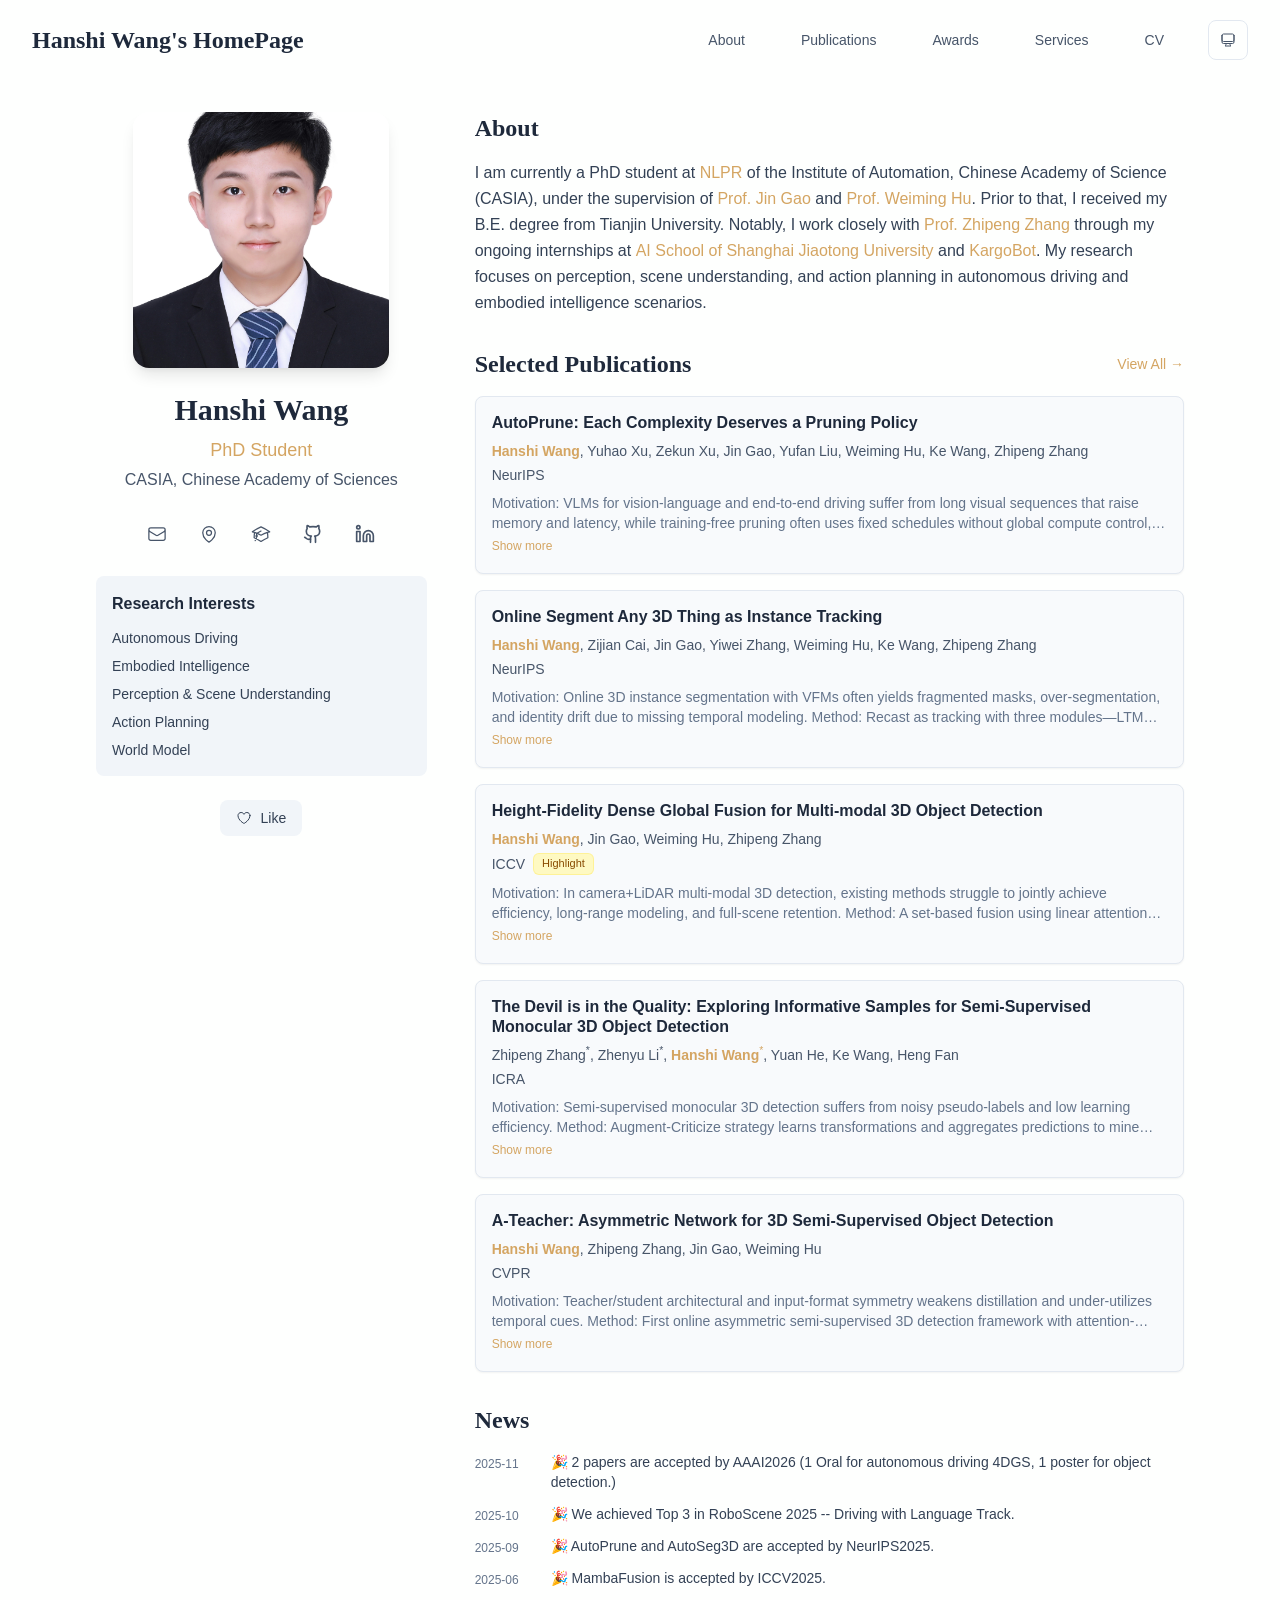
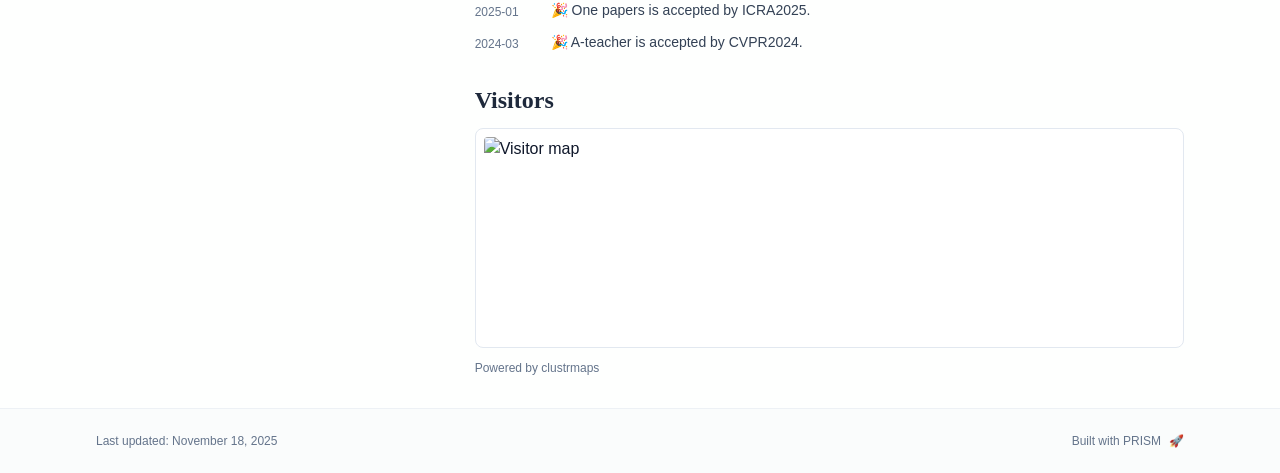
==== commit 49bd3924: "update site" ====
--- a/index.html
+++ b/index.html
@@ -21,4 +21,4 @@
                 root.classList.add('light');
                 root.setAttribute('data-theme', 'light');
               }
-            </script><title>Hanshi Wang&#x27;s HomePage</title><meta name="description" content="PhD student at the University of Example."/><meta name="author" content="Hanshi Wang"/><meta name="keywords" content="Hanshi Wang,PhD,Research,CASIA, Chinese Academy of Sciences"/><meta name="creator" content="Hanshi Wang"/><meta name="publisher" content="Hanshi Wang"/><meta property="og:title" content="Hanshi Wang&#x27;s HomePage"/><meta property="og:description" content="PhD student at the University of Example."/><meta property="og:site_name" content="Hanshi Wang&#x27;s Academic Website"/><meta property="og:locale" content="en_US"/><meta property="og:type" content="website"/><meta name="twitter:card" content="summary"/><meta name="twitter:title" content="Hanshi Wang&#x27;s HomePage"/><meta name="twitter:description" content="PhD student at the University of Example."/><link rel="icon" href="/favicon.svg"/><script>document.querySelectorAll('body link[rel="icon"], body link[rel="apple-touch-icon"]').forEach(el => document.head.appendChild(el))</script><script src="/_next/static/chunks/polyfills-42372ed130431b0a.js" noModule=""></script></head><body class="font-sans antialiased"><div style="visibility:hidden"><nav class="fixed top-0 left-0 right-0 z-50" data-headlessui-state=""><div class="transition-all duration-300 ease-out bg-transparent" style="transform:translateY(-100px)"><div class="max-w-7xl mx-auto px-4 sm:px-6 lg:px-8"><div class="flex justify-between items-center h-16 lg:h-20"><div class="flex-shrink-0" tabindex="0"><a class="text-xl lg:text-2xl font-serif font-semibold text-primary hover:text-accent transition-colors duration-200" href="/">Hanshi Wang&#x27;s HomePage</a></div><div class="hidden lg:block"><div class="ml-10 flex items-center space-x-8"><div class="flex items-baseline space-x-8"><a class="relative px-3 py-2 text-sm font-medium transition-all duration-200 rounded hover:bg-accent/10 hover:shadow-sm text-primary" href="/"><span class="relative z-10">About</span><div class="absolute inset-0 bg-accent/10 rounded-lg"></div></a><a class="relative px-3 py-2 text-sm font-medium transition-all duration-200 rounded hover:bg-accent/10 hover:shadow-sm text-neutral-600 hover:text-primary" href="/publications/"><span class="relative z-10">Publications</span></a><a class="relative px-3 py-2 text-sm font-medium transition-all duration-200 rounded hover:bg-accent/10 hover:shadow-sm text-neutral-600 hover:text-primary" href="/awards/"><span class="relative z-10">Awards</span></a><a class="relative px-3 py-2 text-sm font-medium transition-all duration-200 rounded hover:bg-accent/10 hover:shadow-sm text-neutral-600 hover:text-primary" href="/services/"><span class="relative z-10">Services</span></a><a class="relative px-3 py-2 text-sm font-medium transition-all duration-200 rounded hover:bg-accent/10 hover:shadow-sm text-neutral-600 hover:text-primary" href="/cv/"><span class="relative z-10">CV</span></a></div><div class="flex items-center justify-center w-10 h-10 rounded-lg border border-neutral-200 dark:border-[rgba(148,163,184,0.24)] bg-background dark:bg-neutral-800"><div class="w-4 h-4 rounded-full bg-neutral-300 animate-pulse"></div></div></div></div><div class="lg:hidden flex items-center space-x-2"><div class="flex items-center justify-center w-10 h-10 rounded-lg border border-neutral-200 dark:border-[rgba(148,163,184,0.24)] bg-background dark:bg-neutral-800"><div class="w-4 h-4 rounded-full bg-neutral-300 animate-pulse"></div></div><button class="inline-flex items-center justify-center p-2 rounded-md text-neutral-600 hover:text-primary hover:bg-neutral-100 dark:hover:bg-neutral-800 focus:outline-none focus:ring-2 focus:ring-inset focus:ring-accent transition-colors duration-200" id="headlessui-disclosure-button-«R5pdb»" type="button" aria-expanded="false" data-headlessui-state=""><span class="sr-only">Open main menu</span><div><svg xmlns="http://www.w3.org/2000/svg" fill="none" viewBox="0 0 24 24" stroke-width="1.5" stroke="currentColor" aria-hidden="true" data-slot="icon" class="block h-6 w-6"><path stroke-linecap="round" stroke-linejoin="round" d="M3.75 6.75h16.5M3.75 12h16.5m-16.5 5.25h16.5"></path></svg></div></button></div></div></div></div></nav><main class="min-h-screen pt-16 lg:pt-20"><div class="max-w-6xl mx-auto px-4 sm:px-6 lg:px-8 py-8 bg-background min-h-screen"><div class="grid grid-cols-1 lg:grid-cols-3 gap-12"><div class="lg:col-span-1"><div class="sticky top-8" style="opacity:0;transform:translateY(20px)"><div class="w-64 h-64 mx-auto mb-6 rounded-2xl overflow-hidden shadow-lg hover:shadow-xl transition-all duration-200 hover:scale-105"><img alt="Hanshi Wang" width="256" height="256" decoding="async" data-nimg="1" class="w-full h-full object-cover object-[32%_center]" style="color:transparent" src="/hanshiwang.jpg"/></div><div class="text-center mb-6"><h1 class="text-3xl font-serif font-bold text-primary mb-2">Hanshi Wang</h1><p class="text-lg text-accent font-medium mb-1">PhD Student</p><p class="text-neutral-600 mb-2">CASIA, Chinese Academy of Sciences</p></div><div class="flex flex-wrap justify-center gap-3 sm:gap-4 mb-6 relative px-2"><div class="relative"><button class="p-2 sm:p-2 transition-colors duration-200 text-neutral-600 dark:text-neutral-400 hover:text-accent" aria-label="Email"><svg xmlns="http://www.w3.org/2000/svg" fill="none" viewBox="0 0 24 24" stroke-width="1.5" stroke="currentColor" aria-hidden="true" data-slot="icon" class="h-5 w-5"><path stroke-linecap="round" stroke-linejoin="round" d="M21.75 6.75v10.5a2.25 2.25 0 0 1-2.25 2.25h-15a2.25 2.25 0 0 1-2.25-2.25V6.75m19.5 0A2.25 2.25 0 0 0 19.5 4.5h-15a2.25 2.25 0 0 0-2.25 2.25m19.5 0v.243a2.25 2.25 0 0 1-1.07 1.916l-7.5 4.615a2.25 2.25 0 0 1-2.36 0L3.32 8.91a2.25 2.25 0 0 1-1.07-1.916V6.75"></path></svg></button></div><div class="relative"><button class="p-2 sm:p-2 transition-colors duration-200 text-neutral-600 dark:text-neutral-400 hover:text-accent" aria-label="Location"><svg xmlns="http://www.w3.org/2000/svg" fill="none" viewBox="0 0 24 24" stroke-width="1.5" stroke="currentColor" aria-hidden="true" data-slot="icon" class="h-5 w-5"><path stroke-linecap="round" stroke-linejoin="round" d="M15 10.5a3 3 0 1 1-6 0 3 3 0 0 1 6 0Z"></path><path stroke-linecap="round" stroke-linejoin="round" d="M19.5 10.5c0 7.142-7.5 11.25-7.5 11.25S4.5 17.642 4.5 10.5a7.5 7.5 0 1 1 15 0Z"></path></svg></button></div><a href="https://scholar.google.com/citations?user=1i2DRI8AAAAJ" target="_blank" rel="noopener noreferrer" class="p-2 sm:p-2 text-neutral-600 dark:text-neutral-400 hover:text-accent transition-colors duration-200" aria-label="Google Scholar"><svg xmlns="http://www.w3.org/2000/svg" fill="none" viewBox="0 0 24 24" stroke-width="1.5" stroke="currentColor" aria-hidden="true" data-slot="icon" class="h-5 w-5"><path stroke-linecap="round" stroke-linejoin="round" d="M4.26 10.147a60.438 60.438 0 0 0-.491 6.347A48.62 48.62 0 0 1 12 20.904a48.62 48.62 0 0 1 8.232-4.41 60.46 60.46 0 0 0-.491-6.347m-15.482 0a50.636 50.636 0 0 0-2.658-.813A59.906 59.906 0 0 1 12 3.493a59.903 59.903 0 0 1 10.399 5.84c-.896.248-1.783.52-2.658.814m-15.482 0A50.717 50.717 0 0 1 12 13.489a50.702 50.702 0 0 1 7.74-3.342M6.75 15a.75.75 0 1 0 0-1.5.75.75 0 0 0 0 1.5Zm0 0v-3.675A55.378 55.378 0 0 1 12 8.443m-7.007 11.55A5.981 5.981 0 0 0 6.75 15.75v-1.5"></path></svg></a><a href="https://github.com/VERITAS12" target="_blank" rel="noopener noreferrer" class="p-2 sm:p-2 text-neutral-600 dark:text-neutral-400 hover:text-accent transition-colors duration-200" aria-label="GitHub"><svg xmlns="http://www.w3.org/2000/svg" width="24" height="24" viewBox="0 0 24 24" fill="none" stroke="currentColor" stroke-width="2" stroke-linecap="round" stroke-linejoin="round" class="lucide lucide-github h-5 w-5" aria-hidden="true"><path d="M15 22v-4a4.8 4.8 0 0 0-1-3.5c3 0 6-2 6-5.5.08-1.25-.27-2.48-1-3.5.28-1.15.28-2.35 0-3.5 0 0-1 0-3 1.5-2.64-.5-5.36-.5-8 0C6 2 5 2 5 2c-.3 1.15-.3 2.35 0 3.5A5.403 5.403 0 0 0 4 9c0 3.5 3 5.5 6 5.5-.39.49-.68 1.05-.85 1.65-.17.6-.22 1.23-.15 1.85v4"></path><path d="M9 18c-4.51 2-5-2-7-2"></path></svg></a><a href="https://www.linkedin.com/in/hanshiwang/" target="_blank" rel="noopener noreferrer" class="p-2 sm:p-2 text-neutral-600 dark:text-neutral-400 hover:text-accent transition-colors duration-200" aria-label="LinkedIn"><svg xmlns="http://www.w3.org/2000/svg" width="24" height="24" viewBox="0 0 24 24" fill="none" stroke="currentColor" stroke-width="2" stroke-linecap="round" stroke-linejoin="round" class="lucide lucide-linkedin h-5 w-5" aria-hidden="true"><path d="M16 8a6 6 0 0 1 6 6v7h-4v-7a2 2 0 0 0-2-2 2 2 0 0 0-2 2v7h-4v-7a6 6 0 0 1 6-6z"></path><rect width="4" height="12" x="2" y="9"></rect><circle cx="4" cy="4" r="2"></circle></svg></a></div><div class="bg-neutral-100 dark:bg-neutral-800 rounded-lg p-4 mb-6 hover:shadow-lg transition-all duration-200 hover:scale-[1.02]"><h3 class="font-semibold text-primary mb-3">Research Interests</h3><div class="space-y-2 text-sm text-neutral-700 dark:text-neutral-500"><div>Autonomous Driving</div><div>Embodied Intelligence</div><div>Perception &amp; Scene Understanding</div><div>Action Planning</div><div>World Model</div></div></div><div class="flex justify-center"><div class="relative"><button class="flex items-center space-x-2 px-4 py-2 rounded-lg font-medium text-sm transition-all duration-200 bg-neutral-100 dark:bg-neutral-800 text-neutral-700 dark:text-neutral-500 hover:bg-red-50 dark:hover:bg-red-900/20 hover:text-red-600 dark:hover:text-red-400 cursor-pointer" tabindex="0"><svg xmlns="http://www.w3.org/2000/svg" fill="none" viewBox="0 0 24 24" stroke-width="1.5" stroke="currentColor" aria-hidden="true" data-slot="icon" class="h-4 w-4"><path stroke-linecap="round" stroke-linejoin="round" d="M21 8.25c0-2.485-2.099-4.5-4.688-4.5-1.935 0-3.597 1.126-4.312 2.733-.715-1.607-2.377-2.733-4.313-2.733C5.1 3.75 3 5.765 3 8.25c0 7.22 9 12 9 12s9-4.78 9-12Z"></path></svg><span>Like</span></button></div></div></div></div><div class="lg:col-span-2 space-y-8"><section id="about" class="scroll-mt-24 space-y-8"><section style="opacity:0;transform:translateY(20px)"><h2 class="text-2xl font-serif font-bold text-primary mb-4">About</h2><div class="text-neutral-700 dark:text-neutral-600 leading-relaxed"><p class="mb-4 last:mb-0">I am currently a PhD student at <a href="https://nlpr.ia.ac.cn/en/" node="[object Object]" target="_blank" rel="noopener noreferrer" class="text-accent font-medium transition-all duration-200 rounded hover:bg-accent/10 hover:shadow-sm">NLPR</a> of the Institute of Automation, Chinese Academy of Science (CASIA), under the supervision of <a href="https://nlpr.ia.ac.cn/users/gaojin/index.htm" node="[object Object]" target="_blank" rel="noopener noreferrer" class="text-accent font-medium transition-all duration-200 rounded hover:bg-accent/10 hover:shadow-sm">Prof. Jin Gao</a> and <a href="https://people.ucas.ac.cn/~huweiming" node="[object Object]" target="_blank" rel="noopener noreferrer" class="text-accent font-medium transition-all duration-200 rounded hover:bg-accent/10 hover:shadow-sm">Prof. Weiming Hu</a>. Prior to that, I received my B.E. degree from Tianjin University. Notably, I work closely with <a href="https://zhipengzhang.cn/" node="[object Object]" target="_blank" rel="noopener noreferrer" class="text-accent font-medium transition-all duration-200 rounded hover:bg-accent/10 hover:shadow-sm">Prof.  Zhipeng Zhang</a> through my ongoing internships at <a href="https://www.shlab.org.cn/" node="[object Object]" target="_blank" rel="noopener noreferrer" class="text-accent font-medium transition-all duration-200 rounded hover:bg-accent/10 hover:shadow-sm">AI School of Shanghai Jiaotong University</a> and <a href="https://www.kargo-bot.com/" node="[object Object]" target="_blank" rel="noopener noreferrer" class="text-accent font-medium transition-all duration-200 rounded hover:bg-accent/10 hover:shadow-sm">KargoBot</a>. My research focuses on perception, scene understanding, and action planning in autonomous driving and embodied intelligence scenarios.</p></div></section><section style="opacity:0;transform:translateY(20px)"><div class="flex items-center justify-between mb-4"><h2 class="text-2xl font-serif font-bold text-primary">Selected Publications</h2><a class="text-accent hover:text-accent-dark text-sm font-medium transition-all duration-200 rounded hover:bg-accent/10 hover:shadow-sm" href="/#publications">View All →</a></div><div class="space-y-4"><div class="bg-neutral-50 dark:bg-neutral-800 p-4 rounded-lg shadow-sm border border-neutral-200 dark:border-[rgba(148,163,184,0.24)] hover:shadow-lg transition-all duration-200 hover:scale-[1.02]" style="opacity:0;transform:translateY(20px)"><h3 class="font-semibold text-primary mb-2 leading-tight">AutoPrune: Each Complexity Deserves a Pruning Policy</h3><p class="text-sm text-neutral-600 dark:text-neutral-500 mb-1"><span><span class="font-semibold text-accent">Hanshi Wang</span>, </span><span><span class="">Yuhao Xu</span>, </span><span><span class="">Zekun Xu</span>, </span><span><span class="">Jin Gao</span>, </span><span><span class="">Yufan Liu</span>, </span><span><span class="">Weiming Hu</span>, </span><span><span class="">Ke Wang</span>, </span><span><span class="">Zhipeng Zhang</span></span></p><p class="flex items-center gap-2 text-sm text-neutral-600 dark:text-neutral-500 mb-2"><span>NeurIPS</span></p><p class="text-sm text-neutral-500 dark:text-neutral-500 line-clamp-2">Motivation: VLMs for vision-language and end-to-end driving suffer from long visual sequences that raise memory and latency, while training-free pruning often uses fixed schedules without global compute control, which limits reasoning-heavy tasks. Method: AutoPrune estimates mutual information between early visual and textual tokens and maps it to a budget-constrained logistic retention curve, yielding per-sample and per-task token keep ratios across layers under any target token/FLOPs budget. Results: On LLaVA 1.5 7B and other VLM/VLA models, AutoPrune removes up to 89% visual tokens and cuts FLOPs by 76.8% while retaining 96.7% average accuracy, surpassing PDrop by 9.1% with consistent gains on VLM benchmarks and autonomous driving.</p><button type="button" class="mt-1 text-xs text-accent hover:text-accent-dark font-medium">Show more</button></div><div class="bg-neutral-50 dark:bg-neutral-800 p-4 rounded-lg shadow-sm border border-neutral-200 dark:border-[rgba(148,163,184,0.24)] hover:shadow-lg transition-all duration-200 hover:scale-[1.02]" style="opacity:0;transform:translateY(20px)"><h3 class="font-semibold text-primary mb-2 leading-tight">Online Segment Any 3D Thing as Instance Tracking</h3><p class="text-sm text-neutral-600 dark:text-neutral-500 mb-1"><span><span class="font-semibold text-accent">Hanshi Wang</span>, </span><span><span class="">Zijian Cai</span>, </span><span><span class="">Jin Gao</span>, </span><span><span class="">Yiwei Zhang</span>, </span><span><span class="">Weiming Hu</span>, </span><span><span class="">Ke Wang</span>, </span><span><span class="">Zhipeng Zhang</span></span></p><p class="flex items-center gap-2 text-sm text-neutral-600 dark:text-neutral-500 mb-2"><span>NeurIPS</span></p><p class="text-sm text-neutral-500 dark:text-neutral-500 line-clamp-2">Motivation: Online 3D instance segmentation with VFMs often yields fragmented masks, over-segmentation, and identity drift due to missing temporal modeling. Method: Recast as tracking with three modules—LTM (bounded track bank with confidence-gated Hungarian assignment), STM (distance-aware cross-frame attention for short-term context), and SCL (merge high-affinity fragments with joint 2D/3D reasoning and one-to-many supervision). Results: On ScanNet200, improves ESAM by 2.8 AP with real-time throughput and consistent gains on ScanNet, SceneNN, and 3RScan.</p><button type="button" class="mt-1 text-xs text-accent hover:text-accent-dark font-medium">Show more</button></div><div class="bg-neutral-50 dark:bg-neutral-800 p-4 rounded-lg shadow-sm border border-neutral-200 dark:border-[rgba(148,163,184,0.24)] hover:shadow-lg transition-all duration-200 hover:scale-[1.02]" style="opacity:0;transform:translateY(20px)"><h3 class="font-semibold text-primary mb-2 leading-tight">Height-Fidelity Dense Global Fusion for Multi-modal 3D Object Detection</h3><p class="text-sm text-neutral-600 dark:text-neutral-500 mb-1"><span><span class="font-semibold text-accent">Hanshi Wang</span>, </span><span><span class="">Jin Gao</span>, </span><span><span class="">Weiming Hu</span>, </span><span><span class="">Zhipeng Zhang</span></span></p><p class="flex items-center gap-2 text-sm text-neutral-600 dark:text-neutral-500 mb-2"><span>ICCV</span><span class="inline-flex items-center gap-1"><span class="inline-flex items-center px-2 py-0.5 rounded-md text-[11px] font-medium bg-yellow-100 text-yellow-800 dark:bg-yellow-900/40 dark:text-yellow-200 border border-yellow-200/70 dark:border-yellow-800">Highlight</span></span></p><p class="text-sm text-neutral-500 dark:text-neutral-500 line-clamp-2">Motivation: In camera+LiDAR multi-modal 3D detection, existing methods struggle to jointly achieve efficiency, long-range modeling, and full-scene retention. Method: A set-based fusion using linear attention (Mamba) with Height-Fidelity LiDAR encoding and a Hybrid Mamba Block to align modalities, preserve height cues, and learn local/global context. Results: On nuScenes val, achieves 75.0 NDS, surpassing SOTA with faster inference; ICCV 2025 Highlight.</p><button type="button" class="mt-1 text-xs text-accent hover:text-accent-dark font-medium">Show more</button></div><div class="bg-neutral-50 dark:bg-neutral-800 p-4 rounded-lg shadow-sm border border-neutral-200 dark:border-[rgba(148,163,184,0.24)] hover:shadow-lg transition-all duration-200 hover:scale-[1.02]" style="opacity:0;transform:translateY(20px)"><h3 class="font-semibold text-primary mb-2 leading-tight">The Devil is in the Quality: Exploring Informative Samples for Semi-Supervised Monocular 3D Object Detection</h3><p class="text-sm text-neutral-600 dark:text-neutral-500 mb-1"><span><span class="">Zhipeng Zhang</span><sup class="ml-0 text-neutral-600 dark:text-neutral-500">*</sup>, </span><span><span class="">Zhenyu Li</span><sup class="ml-0 text-neutral-600 dark:text-neutral-500">*</sup>, </span><span><span class="font-semibold text-accent">Hanshi Wang</span><sup class="ml-0 text-accent">*</sup>, </span><span><span class="">Yuan He</span>, </span><span><span class="">Ke Wang</span>, </span><span><span class="">Heng Fan</span></span></p><p class="flex items-center gap-2 text-sm text-neutral-600 dark:text-neutral-500 mb-2"><span>ICRA</span></p><p class="text-sm text-neutral-500 dark:text-neutral-500 line-clamp-2">Motivation: Semi-supervised monocular 3D detection suffers from noisy pseudo-labels and low learning efficiency. Method: Augment-Criticize strategy learns transformations and aggregates predictions to mine reliable pseudo-labels; Critical Retraining Strategy dynamically evaluates pseudo-label contributions to suppress noise. Results: Applied to MonoDLE and MonoFlex, yields significant gains, showing effectiveness and generality.</p><button type="button" class="mt-1 text-xs text-accent hover:text-accent-dark font-medium">Show more</button></div><div class="bg-neutral-50 dark:bg-neutral-800 p-4 rounded-lg shadow-sm border border-neutral-200 dark:border-[rgba(148,163,184,0.24)] hover:shadow-lg transition-all duration-200 hover:scale-[1.02]" style="opacity:0;transform:translateY(20px)"><h3 class="font-semibold text-primary mb-2 leading-tight">A-Teacher: Asymmetric Network for 3D Semi-Supervised Object Detection</h3><p class="text-sm text-neutral-600 dark:text-neutral-500 mb-1"><span><span class="font-semibold text-accent">Hanshi Wang</span>, </span><span><span class="">Zhipeng Zhang</span>, </span><span><span class="">Jin Gao</span>, </span><span><span class="">Weiming Hu</span></span></p><p class="flex items-center gap-2 text-sm text-neutral-600 dark:text-neutral-500 mb-2"><span>CVPR</span></p><p class="text-sm text-neutral-500 dark:text-neutral-500 line-clamp-2">Motivation: Teacher/student architectural and input-format symmetry weakens distillation and under-utilizes temporal cues. Method: First online asymmetric semi-supervised 3D detection framework with attention-based refinement, leveraging past/future cues in a divide-and-conquer strategy to correct poor detections, misses, and false positives. Results: On Waymo, boosts mAP (L1) by 4.7 over prior SOTA with fewer training resources.</p><button type="button" class="mt-1 text-xs text-accent hover:text-accent-dark font-medium">Show more</button></div></div></section><section style="opacity:0;transform:translateY(20px)"><h2 class="text-2xl font-serif font-bold text-primary mb-4">News</h2><div class="space-y-3"><div class="flex items-start space-x-3"><span class="text-xs text-neutral-500 mt-1 w-16 flex-shrink-0">2025-11</span><p class="text-sm text-neutral-700">🎉 2 papers are accepted by AAAI2026 (1 Oral for autonomous driving 4DGS, 1 poster for object detection.)</p></div><div class="flex items-start space-x-3"><span class="text-xs text-neutral-500 mt-1 w-16 flex-shrink-0">2025-10</span><p class="text-sm text-neutral-700">🎉 We achieved Top 3 in RoboScene 2025 -- Driving with Language Track.</p></div><div class="flex items-start space-x-3"><span class="text-xs text-neutral-500 mt-1 w-16 flex-shrink-0">2025-06</span><p class="text-sm text-neutral-700">🎉 AutoPrune and AutoSeg3D are accepted by NeurIPS2025.</p></div><div class="flex items-start space-x-3"><span class="text-xs text-neutral-500 mt-1 w-16 flex-shrink-0">2025-06</span><p class="text-sm text-neutral-700">🎉 MambaFusion is accepted by ICCV2025.</p></div><div class="flex items-start space-x-3"><span class="text-xs text-neutral-500 mt-1 w-16 flex-shrink-0">2025-01</span><p class="text-sm text-neutral-700">🎉 One papers is accepted by ICRA2025.</p></div><div class="flex items-start space-x-3"><span class="text-xs text-neutral-500 mt-1 w-16 flex-shrink-0">2024-03</span><p class="text-sm text-neutral-700">🎉 A-teacher is accepted by CVPR2024.</p></div></div></section><section class="space-y-3"><h2 class="text-2xl font-serif font-bold text-primary">Visitors</h2><div class="rounded-lg border border-neutral-200 dark:border-neutral-800 bg-white dark:bg-neutral-900 p-2 min-h-[220px]"><a href="https://clustrmaps.com/site/1c8lx" title="ClustrMaps" target="_blank" rel="noreferrer"><img src="//www.clustrmaps.com/map_v2.png?d=ZZkNoHIIeYok_4__ZjpG6n9tZdzHIsZgQt5KLaaNEWc&amp;cl=ffffff&amp;w=900&amp;t=tt" alt="Visitor map" class="block w-full h-auto rounded object-contain"/></a></div><p class="text-xs text-neutral-500">Powered by <!-- -->clustrmaps</p></section></section></div></div></div><!--$--><!--/$--><!--$--><!--/$--></main><footer class="border-t border-neutral-200/50 bg-neutral-50/50 dark:bg-neutral-900/50 dark:border-neutral-700/50"><div class="max-w-6xl mx-auto px-4 sm:px-6 lg:px-8 py-6"><div class="flex flex-col sm:flex-row justify-between items-center gap-2"><p class="text-xs text-neutral-500">Last updated: <!-- -->November 18, 2025</p><p class="text-xs text-neutral-500 flex items-center"><a href="https://github.com/xyjoey/PRISM" target="_blank" rel="noopener noreferrer">Built with PRISM</a><span class="ml-2">🚀</span></p></div></div></footer></div><script src="/_next/static/chunks/webpack-dcf9f18cf6e4eb9d.js" async=""></script><script>(self.__next_f=self.__next_f||[]).push([0])</script><script>self.__next_f.push([1,"1:\"$Sreact.fragment\"\n2:I[3719,[\"161\",\"static/chunks/161-26b68443731f0363.js\",\"874\",\"static/chunks/874-196dbf0660d69360.js\",\"560\",\"static/chunks/560-dc25b2d8b8d763b3.js\",\"177\",\"static/chunks/app/layout-bad29ffcb920f3d7.js\"],\"ThemeProvider\"]\n3:I[768,[\"161\",\"static/chunks/161-26b68443731f0363.js\",\"874\",\"static/chunks/874-196dbf0660d69360.js\",\"560\",\"static/chunks/560-dc25b2d8b8d763b3.js\",\"177\",\"static/chunks/app/layout-bad29ffcb920f3d7.js\"],\"default\"]\n4:I[7555,[],\"\"]\n5:I[1295,[],\"\"]\n6:I[2548,[\"161\",\"static/chunks/161-26b68443731f0363.js\",\"874\",\"static/chunks/874-196dbf0660d69360.js\",\"560\",\"static/chunks/560-dc25b2d8b8d763b3.js\",\"177\",\"static/chunks/app/layout-bad29ffcb920f3d7.js\"],\"default\"]\n7:I[7437,[\"161\",\"static/chunks/161-26b68443731f0363.js\",\"12\",\"static/chunks/12-4b59b9520356f054.js\",\"874\",\"static/chunks/874-196dbf0660d69360.js\",\"748\",\"static/chunks/748-de18471bd34a4805.js\",\"974\",\"static/chunks/app/page-668adf6cb677173a.js\"],\"default\"]\n8:I[9507,[\"161\",\"static/chunks/161-26b68443731f0363.js\",\"12\",\"static/chunks/12-4b59b9520356f054.js\",\"874\",\"static/chunks/874-196dbf0660d69360.js\",\"748\",\"static/chunks/748-de18471bd34a4805.js\",\"974\",\"static/chunks/app/page-668adf6cb677173a.js\"],\"default\"]\n9:I[5218,[\"161\",\"static/chunks/161-26b68443731f0363.js\",\"12\",\"static/chunks/12-4b59b9520356f054.js\",\"874\",\"static/chunks/874-196dbf0660d69360.js\",\"748\",\"static/chunks/748-de18471bd34a4805.js\",\"974\",\"static/chunks/app/page-668adf6cb677173a.js\"],\"default\"]\na:I[1990,[\"161\",\"static/chunks/161-26b68443731f0363.js\",\"12\",\"static/chunks/12-4b59b9520356f054.js\",\"874\",\"static/chunks/874-196dbf0660d69360.js\",\"748\",\"static/chunks/748-de18471bd34a4805.js\",\"974\",\"static/chunks/app/page-668adf6cb677173a.js\"],\"default\"]\nb:I[1944,[\"161\",\"static/chunks/161-26b68443731f0363.js\",\"12\",\"static/chunks/12-4b59b9520356f054.js\",\"874\",\"static/chunks/874-196dbf0660d69360.js\",\"748\",\"static/chunks/748-de18471bd34a4805.js\",\"974\",\"static/chunks/app/page-668adf6cb677173a.js\"],\"default\"]\nc:I[9665,[],\"MetadataBoundary\"]\ne:I[9665,[],\"OutletBoundary\"]\n11:I[4911,[],\""])</script><script>self.__next_f.push([1,"AsyncMetadataOutlet\"]\n13:I[9665,[],\"ViewportBoundary\"]\n15:I[6614,[],\"\"]\n:HL[\"/_next/static/css/fd19a1b99bfe5264.css\",\"style\"]\n"])</script><script>self.__next_f.push([1,"0:{\"P\":null,\"b\":\"-zglOFOF5pS3cV2CdavVV\",\"p\":\"\",\"c\":[\"\",\"\"],\"i\":false,\"f\":[[[\"\",{\"children\":[\"__PAGE__\",{}]},\"$undefined\",\"$undefined\",true],[\"\",[\"$\",\"$1\",\"c\",{\"children\":[[[\"$\",\"link\",\"0\",{\"rel\":\"stylesheet\",\"href\":\"/_next/static/css/fd19a1b99bfe5264.css\",\"precedence\":\"next\",\"crossOrigin\":\"$undefined\",\"nonce\":\"$undefined\"}]],[\"$\",\"html\",null,{\"lang\":\"en\",\"className\":\"scroll-smooth\",\"suppressHydrationWarning\":true,\"children\":[[\"$\",\"head\",null,{\"children\":[[\"$\",\"link\",null,{\"rel\":\"icon\",\"href\":\"/favicon.svg\",\"type\":\"image/svg+xml\"}],[\"$\",\"link\",null,{\"rel\":\"dns-prefetch\",\"href\":\"https://google-fonts.jialeliu.com\"}],[\"$\",\"link\",null,{\"rel\":\"preconnect\",\"href\":\"https://google-fonts.jialeliu.com\",\"crossOrigin\":\"\"}],[\"$\",\"link\",null,{\"rel\":\"preload\",\"as\":\"style\",\"href\":\"https://google-fonts.jialeliu.com/css2?family=Inter:wght@300;400;500;600;700\u0026family=Crimson+Text:ital,wght@0,400;0,600;1,400\u0026display=swap\"}],[\"$\",\"link\",null,{\"rel\":\"stylesheet\",\"id\":\"gfonts-css\",\"href\":\"https://google-fonts.jialeliu.com/css2?family=Inter:wght@300;400;500;600;700\u0026family=Crimson+Text:ital,wght@0,400;0,600;1,400\u0026display=swap\",\"media\":\"print\"}],[\"$\",\"script\",null,{\"dangerouslySetInnerHTML\":{\"__html\":\"\\n              (function(){\\n                var l = document.getElementById('gfonts-css');\\n                if (!l) return;\\n                if (l.media !== 'all') {\\n                  l.addEventListener('load', function(){ try { l.media = 'all'; } catch(e){} });\\n                }\\n              })();\\n            \"}}],[\"$\",\"noscript\",null,{\"children\":[\"$\",\"link\",null,{\"rel\":\"stylesheet\",\"href\":\"https://google-fonts.jialeliu.com/css2?family=Inter:wght@300;400;500;600;700\u0026family=Crimson+Text:ital,wght@0,400;0,600;1,400\u0026display=swap\"}]}],[\"$\",\"script\",null,{\"dangerouslySetInnerHTML\":{\"__html\":\"\\n              try {\\n                const theme = localStorage.getItem('theme-storage');\\n                const parsed = theme ? JSON.parse(theme) : null;\\n                const setting = parsed?.state?.theme || 'system';\\n                const prefersDark = typeof window !== 'undefined' \u0026\u0026 window.matchMedia \u0026\u0026 window.matchMedia('(prefers-color-scheme: dark)').matches;\\n                const effective = setting === 'dark' ? 'dark' : (setting === 'light' ? 'light' : (prefersDark ? 'dark' : 'light'));\\n                var root = document.documentElement;\\n                root.classList.add(effective);\\n                root.setAttribute('data-theme', effective);\\n              } catch (e) {\\n                var root = document.documentElement;\\n                root.classList.add('light');\\n                root.setAttribute('data-theme', 'light');\\n              }\\n            \"}}]]}],[\"$\",\"body\",null,{\"className\":\"font-sans antialiased\",\"children\":[\"$\",\"$L2\",null,{\"children\":[[\"$\",\"$L3\",null,{\"items\":[{\"title\":\"About\",\"type\":\"page\",\"target\":\"about\",\"href\":\"/\"},{\"title\":\"Publications\",\"type\":\"page\",\"target\":\"publications\",\"href\":\"/publications\"},{\"title\":\"Awards\",\"type\":\"page\",\"target\":\"awards\",\"href\":\"/awards\"},{\"title\":\"Services\",\"type\":\"page\",\"target\":\"services\",\"href\":\"/services\"},{\"title\":\"CV\",\"type\":\"page\",\"target\":\"cv\",\"href\":\"/cv\"}],\"siteTitle\":\"Hanshi Wang's HomePage\",\"enableOnePageMode\":false}],[\"$\",\"main\",null,{\"className\":\"min-h-screen pt-16 lg:pt-20\",\"children\":[\"$\",\"$L4\",null,{\"parallelRouterKey\":\"children\",\"error\":\"$undefined\",\"errorStyles\":\"$undefined\",\"errorScripts\":\"$undefined\",\"template\":[\"$\",\"$L5\",null,{}],\"templateStyles\":\"$undefined\",\"templateScripts\":\"$undefined\",\"notFound\":[[[\"$\",\"title\",null,{\"children\":\"404: This page could not be found.\"}],[\"$\",\"div\",null,{\"style\":{\"fontFamily\":\"system-ui,\\\"Segoe UI\\\",Roboto,Helvetica,Arial,sans-serif,\\\"Apple Color Emoji\\\",\\\"Segoe UI Emoji\\\"\",\"height\":\"100vh\",\"textAlign\":\"center\",\"display\":\"flex\",\"flexDirection\":\"column\",\"alignItems\":\"center\",\"justifyContent\":\"center\"},\"children\":[\"$\",\"div\",null,{\"children\":[[\"$\",\"style\",null,{\"dangerouslySetInnerHTML\":{\"__html\":\"body{color:#000;background:#fff;margin:0}.next-error-h1{border-right:1px solid rgba(0,0,0,.3)}@media (prefers-color-scheme:dark){body{color:#fff;background:#000}.next-error-h1{border-right:1px solid rgba(255,255,255,.3)}}\"}}],[\"$\",\"h1\",null,{\"className\":\"next-error-h1\",\"style\":{\"display\":\"inline-block\",\"margin\":\"0 20px 0 0\",\"padding\":\"0 23px 0 0\",\"fontSize\":24,\"fontWeight\":500,\"verticalAlign\":\"top\",\"lineHeight\":\"49px\"},\"children\":404}],[\"$\",\"div\",null,{\"style\":{\"display\":\"inline-block\"},\"children\":[\"$\",\"h2\",null,{\"style\":{\"fontSize\":14,\"fontWeight\":400,\"lineHeight\":\"49px\",\"margin\":0},\"children\":\"This page could not be found.\"}]}]]}]}]],[]],\"forbidden\":\"$undefined\",\"unauthorized\":\"$undefined\"}]}],[\"$\",\"$L6\",null,{\"lastUpdated\":\"November 18, 2025\"}]]}]}]]}]]}],{\"children\":[\"__PAGE__\",[\"$\",\"$1\",\"c\",{\"children\":[[\"$\",\"div\",null,{\"className\":\"max-w-6xl mx-auto px-4 sm:px-6 lg:px-8 py-8 bg-background min-h-screen\",\"children\":[\"$\",\"div\",null,{\"className\":\"grid grid-cols-1 lg:grid-cols-3 gap-12\",\"children\":[[\"$\",\"div\",null,{\"className\":\"lg:col-span-1\",\"children\":[\"$\",\"$L7\",null,{\"author\":{\"name\":\"Hanshi Wang\",\"title\":\"PhD Student\",\"institution\":\"CASIA, Chinese Academy of Sciences\",\"avatar\":\"/hanshiwang.jpg\"},\"social\":{\"email\":\"hanshi.wang.cv@outlook.com\",\"location\":\"City, Country\",\"location_url\":\"https://maps.google.com\",\"location_details\":[\"Haidian, Beijing, China\"],\"google_scholar\":\"https://scholar.google.com/citations?user=1i2DRI8AAAAJ\",\"github\":\"https://github.com/VERITAS12\",\"linkedin\":\"https://www.linkedin.com/in/hanshiwang/\"},\"features\":{\"enable_likes\":true,\"enable_one_page_mode\":false},\"researchInterests\":[\"Autonomous Driving\",\"Embodied Intelligence\",\"Perception \u0026 Scene Understanding\",\"Action Planning\",\"World Model\"]}]}],[\"$\",\"div\",null,{\"className\":\"lg:col-span-2 space-y-8\",\"children\":[[\"$\",\"section\",\"about\",{\"id\":\"about\",\"className\":\"scroll-mt-24 space-y-8\",\"children\":[[[\"$\",\"$L8\",\"about\",{\"content\":\"I am currently a PhD student at [NLPR](https://nlpr.ia.ac.cn/en/) of the Institute of Automation, Chinese Academy of Science (CASIA), under the supervision of [Prof. Jin Gao](https://nlpr.ia.ac.cn/users/gaojin/index.htm) and [Prof. Weiming Hu](https://people.ucas.ac.cn/~huweiming). Prior to that, I received my B.E. degree from Tianjin University. Notably, I work closely with [Prof.  Zhipeng Zhang](https://zhipengzhang.cn/) through my ongoing internships at [AI School of Shanghai Jiaotong University](https://www.shlab.org.cn/) and [KargoBot](https://www.kargo-bot.com/). My research focuses on perception, scene understanding, and action planning in autonomous driving and embodied intelligence scenarios.\\n\",\"title\":\"About\"}],[\"$\",\"$L9\",\"featured_publications\",{\"publications\":[{\"id\":\"wang2025autoprune\",\"title\":\"AutoPrune: Each Complexity Deserves a Pruning Policy\",\"authors\":[{\"name\":\"Hanshi Wang\",\"isHighlighted\":true,\"isCorresponding\":false,\"isCoAuthor\":false},{\"name\":\"Yuhao Xu\",\"isHighlighted\":false,\"isCorresponding\":false,\"isCoAuthor\":false},{\"name\":\"Zekun Xu\",\"isHighlighted\":false,\"isCorresponding\":false,\"isCoAuthor\":false},{\"name\":\"Jin Gao\",\"isHighlighted\":false,\"isCorresponding\":false,\"isCoAuthor\":false},{\"name\":\"Yufan Liu\",\"isHighlighted\":false,\"isCorresponding\":false,\"isCoAuthor\":false},{\"name\":\"Weiming Hu\",\"isHighlighted\":false,\"isCorresponding\":false,\"isCoAuthor\":false},{\"name\":\"Ke Wang\",\"isHighlighted\":false,\"isCorresponding\":false,\"isCoAuthor\":false},{\"name\":\"Zhipeng Zhang\",\"isHighlighted\":false,\"isCorresponding\":false,\"isCoAuthor\":false}],\"year\":2025,\"type\":\"conference\",\"status\":\"published\",\"tags\":[],\"keywords\":\"$0:f:0:1:2:children:1:props:children:0:props:children:props:children:1:props:children:0:props:children:0:1:props:publications:0:tags\",\"researchArea\":\"machine-learning\",\"journal\":\"\",\"conference\":\"NeurIPS\",\"url\":\"https://arxiv.org/abs/2509.23931\",\"code\":\"https://github.com/AutoLab-SAI-SJTU/AutoPrune\",\"abstract\":\"\",\"description\":\"Motivation: VLMs for vision-language and end-to-end driving suffer from long visual sequences that raise memory and latency, while training-free pruning often uses fixed schedules without global compute control, which limits reasoning-heavy tasks. Method: AutoPrune estimates mutual information between early visual and textual tokens and maps it to a budget-constrained logistic retention curve, yielding per-sample and per-task token keep ratios across layers under any target token/FLOPs budget. Results: On LLaVA 1.5 7B and other VLM/VLA models, AutoPrune removes up to 89% visual tokens and cuts FLOPs by 76.8% while retaining 96.7% average accuracy, surpassing PDrop by 9.1% with consistent gains on VLM benchmarks and autonomous driving.\",\"selected\":true,\"preview\":\"AutoPrune.png\",\"bibtex\":\"@inproceedings{wang2025autoprune,\\n  title = {AutoPrune: Each Complexity Deserves a Pruning Policy},\\n  author = {Hanshi Wang, Yuhao Xu, Zekun Xu, Jin Gao, Yufan Liu, Weiming Hu, Ke Wang, Zhipeng Zhang},\\n  year = {2025},\\n  booktitle = {NeurIPS},\\n  url = {https://arxiv.org/abs/2509.23931}\\n}\"},{\"id\":\"wang2025autosam3d\",\"title\":\"Online Segment Any 3D Thing as Instance Tracking\",\"authors\":[{\"name\":\"Hanshi Wang\",\"isHighlighted\":true,\"isCorresponding\":false,\"isCoAuthor\":false},{\"name\":\"Zijian Cai\",\"isHighlighted\":false,\"isCorresponding\":false,\"isCoAuthor\":false},{\"name\":\"Jin Gao\",\"isHighlighted\":false,\"isCorresponding\":false,\"isCoAuthor\":false},{\"name\":\"Yiwei Zhang\",\"isHighlighted\":false,\"isCorresponding\":false,\"isCoAuthor\":false},{\"name\":\"Weiming Hu\",\"isHighlighted\":false,\"isCorresponding\":false,\"isCoAuthor\":false},{\"name\":\"Ke Wang\",\"isHighlighted\":false,\"isCorresponding\":false,\"isCoAuthor\":false},{\"name\":\"Zhipeng Zhang\",\"isHighlighted\":false,\"isCorresponding\":false,\"isCoAuthor\":false}],\"year\":2025,\"type\":\"conference\",\"status\":\"published\",\"tags\":[],\"keywords\":\"$0:f:0:1:2:children:1:props:children:0:props:children:props:children:1:props:children:0:props:children:0:1:props:publications:1:tags\",\"researchArea\":\"machine-learning\",\"journal\":\"\",\"conference\":\"NeurIPS\",\"abstract\":\"\",\"description\":\"Motivation: Online 3D instance segmentation with VFMs often yields fragmented masks, over-segmentation, and identity drift due to missing temporal modeling. Method: Recast as tracking with three modules—LTM (bounded track bank with confidence-gated Hungarian assignment), STM (distance-aware cross-frame attention for short-term context), and SCL (merge high-affinity fragments with joint 2D/3D reasoning and one-to-many supervision). Results: On ScanNet200, improves ESAM by 2.8 AP with real-time throughput and consistent gains on ScanNet, SceneNN, and 3RScan.\",\"selected\":true,\"preview\":\"AutoSAM.png\",\"bibtex\":\"@inproceedings{wang2025autosam3d,\\n  title = {Online Segment Any 3D Thing as Instance Tracking},\\n  author = {Hanshi Wang, Zijian Cai, Jin Gao, Yiwei Zhang, Weiming Hu, Ke Wang, Zhipeng Zhang},\\n  year = {2025},\\n  booktitle = {NeurIPS}\\n}\"},{\"id\":\"wang2025mambafusion\",\"title\":\"Height-Fidelity Dense Global Fusion for Multi-modal 3D Object Detection\",\"authors\":[{\"name\":\"Hanshi Wang\",\"isHighlighted\":true,\"isCorresponding\":false,\"isCoAuthor\":false},{\"name\":\"Jin Gao\",\"isHighlighted\":false,\"isCorresponding\":false,\"isCoAuthor\":false},{\"name\":\"Weiming Hu\",\"isHighlighted\":false,\"isCorresponding\":false,\"isCoAuthor\":false},{\"name\":\"Zhipeng Zhang\",\"isHighlighted\":false,\"isCorresponding\":false,\"isCoAuthor\":false}],\"year\":2025,\"type\":\"conference\",\"status\":\"published\",\"tags\":[],\"keywords\":\"$0:f:0:1:2:children:1:props:children:0:props:children:props:children:1:props:children:0:props:children:0:1:props:publications:2:tags\",\"researchArea\":\"machine-learning\",\"journal\":\"\",\"conference\":\"ICCV\",\"url\":\"https://arxiv.org/abs/2507.04369\",\"code\":\"https://github.com/AutoLab-SAI-SJTU/MambaFusion\",\"abstract\":\"\",\"description\":\"Motivation: In camera+LiDAR multi-modal 3D detection, existing methods struggle to jointly achieve efficiency, long-range modeling, and full-scene retention. Method: A set-based fusion using linear attention (Mamba) with Height-Fidelity LiDAR encoding and a Hybrid Mamba Block to align modalities, preserve height cues, and learn local/global context. Results: On nuScenes val, achieves 75.0 NDS, surpassing SOTA with faster inference; ICCV 2025 Highlight.\",\"selected\":true,\"preview\":\"mambafusion.png\",\"bibtex\":\"@inproceedings{wang2025mambafusion,\\n  title = {Height-Fidelity Dense Global Fusion for Multi-modal 3D Object Detection},\\n  author = {Hanshi Wang, Jin Gao, Weiming Hu, Zhipeng Zhang},\\n  year = {2025},\\n  booktitle = {ICCV},\\n  note = {Highlight},\\n  url = {https://arxiv.org/abs/2507.04369}\\n}\",\"awards\":[\"Highlight\"]},{\"id\":\"wang2025devilquality\",\"title\":\"The Devil is in the Quality: Exploring Informative Samples for Semi-Supervised Monocular 3D Object Detection\",\"authors\":[{\"name\":\"Zhipeng Zhang\",\"isHighlighted\":false,\"isCorresponding\":true,\"isCoAuthor\":false},{\"name\":\"Zhenyu Li\",\"isHighlighted\":false,\"isCorresponding\":true,\"isCoAuthor\":false},{\"name\":\"Hanshi Wang\",\"isHighlighted\":true,\"isCorresponding\":true,\"isCoAuthor\":false},{\"name\":\"Yuan He\",\"isHighlighted\":false,\"isCorresponding\":false,\"isCoAuthor\":false},{\"name\":\"Ke Wang\",\"isHighlighted\":false,\"isCorresponding\":false,\"isCoAuthor\":false},{\"name\":\"Heng Fan\",\"isHighlighted\":false,\"isCorresponding\":false,\"isCoAuthor\":false}],\"year\":2025,\"type\":\"conference\",\"status\":\"published\",\"tags\":[],\"keywords\":\"$0:f:0:1:2:children:1:props:children:0:props:children:props:children:1:props:children:0:props:children:0:1:props:publications:3:tags\",\"researchArea\":\"machine-learning\",\"journal\":\"\",\"conference\":\"ICRA\",\"abstract\":\"\",\"description\":\"Motivation: Semi-supervised monocular 3D detection suffers from noisy pseudo-labels and low learning efficiency. Method: Augment-Criticize strategy learns transformations and aggregates predictions to mine reliable pseudo-labels; Critical Retraining Strategy dynamically evaluates pseudo-label contributions to suppress noise. Results: Applied to MonoDLE and MonoFlex, yields significant gains, showing effectiveness and generality.\",\"selected\":true,\"preview\":\"aug_cri.png\",\"bibtex\":\"@inproceedings{wang2025devilquality,\\n  title = {The Devil is in the Quality: Exploring Informative Samples for Semi-Supervised Monocular 3D Object Detection},\\n  author = {Zhipeng Zhang, Zhenyu Li, Hanshi Wang, Yuan He, Ke Wang, Heng Fan},\\n  year = {2025},\\n  booktitle = {ICRA}\\n}\"},{\"id\":\"wang2024ateacher\",\"title\":\"A-Teacher: Asymmetric Network for 3D Semi-Supervised Object Detection\",\"authors\":[{\"name\":\"Hanshi Wang\",\"isHighlighted\":true,\"isCorresponding\":false,\"isCoAuthor\":false},{\"name\":\"Zhipeng Zhang\",\"isHighlighted\":false,\"isCorresponding\":false,\"isCoAuthor\":false},{\"name\":\"Jin Gao\",\"isHighlighted\":false,\"isCorresponding\":false,\"isCoAuthor\":false},{\"name\":\"Weiming Hu\",\"isHighlighted\":false,\"isCorresponding\":false,\"isCoAuthor\":false}],\"year\":2024,\"type\":\"conference\",\"status\":\"published\",\"tags\":[],\"keywords\":\"$0:f:0:1:2:children:1:props:children:0:props:children:props:children:1:props:children:0:props:children:0:1:props:publications:4:tags\",\"researchArea\":\"machine-learning\",\"journal\":\"\",\"conference\":\"CVPR\",\"url\":\"https://openaccess.thecvf.com/content/CVPR2024/papers/Wang_A-Teacher_Asymmetric_Network_for_3D_Semi-Supervised_Object_Detection_CVPR_2024_paper.pdf\",\"abstract\":\"\",\"description\":\"Motivation: Teacher/student architectural and input-format symmetry weakens distillation and under-utilizes temporal cues. Method: First online asymmetric semi-supervised 3D detection framework with attention-based refinement, leveraging past/future cues in a divide-and-conquer strategy to correct poor detections, misses, and false positives. Results: On Waymo, boosts mAP (L1) by 4.7 over prior SOTA with fewer training resources.\",\"selected\":true,\"preview\":\"a_teacher.png\",\"bibtex\":\"@inproceedings{wang2024ateacher,\\n  title = {A-Teacher: Asymmetric Network for 3D Semi-Supervised Object Detection},\\n  author = {Hanshi Wang, Zhipeng Zhang, Jin Gao, Weiming Hu},\\n  year = {2024},\\n  booktitle = {CVPR},\\n  url = {https://openaccess.thecvf.com/content/CVPR2024/papers/Wang_A-Teacher_Asymmetric_Network_for_3D_Semi-Supervised_Object_Detection_CVPR_2024_paper.pdf}\\n}\"}],\"title\":\"Selected Publications\",\"enableOnePageMode\":true}],[\"$\",\"$La\",\"news\",{\"items\":[{\"date\":\"2025-11\",\"content\":\"🎉 2 papers are accepted by AAAI2026 (1 Oral for autonomous driving 4DGS, 1 poster for object detection.)\"},{\"date\":\"2025-10\",\"content\":\"🎉 We achieved Top 3 in RoboScene 2025 -- Driving with Language Track.\"},{\"date\":\"2025-06\",\"content\":\"🎉 AutoPrune and AutoSeg3D are accepted by NeurIPS2025.\"},{\"date\":\"2025-06\",\"content\":\"🎉 MambaFusion is accepted by ICCV2025.\"},{\"date\":\"2025-01\",\"content\":\"🎉 One papers is accepted by ICRA2025.\"},{\"date\":\"2024-03\",\"content\":\"🎉 A-teacher is accepted by CVPR2024.\"}],\"title\":\"News\"}],[\"$\",\"$Lb\",\"visitors\",{\"title\":\"Visitors\",\"provider\":\"clustrmaps\",\"embed\":\"//www.clustrmaps.com/map_v2.png?d=ZZkNoHIIeYok_4__ZjpG6n9tZdzHIsZgQt5KLaaNEWc\u0026cl=ffffff\u0026w=900\u0026t=tt\",\"imageOnly\":\"$undefined\"}]],false,false,false]}]]}]]}]}],[\"$\",\"$Lc\",null,{\"children\":\"$Ld\"}],null,[\"$\",\"$Le\",null,{\"children\":[\"$Lf\",\"$L10\",[\"$\",\"$L11\",null,{\"promise\":\"$@12\"}]]}]]}],{},null,false]},null,false],[\"$\",\"$1\",\"h\",{\"children\":[null,[\"$\",\"$1\",\"eQjMaTSyRvjZ11CxyhRRz\",{\"children\":[[\"$\",\"$L13\",null,{\"children\":\"$L14\"}],null]}],null]}],false]],\"m\":\"$undefined\",\"G\":[\"$15\",\"$undefined\"],\"s\":false,\"S\":true}\n"])</script><script>self.__next_f.push([1,"16:\"$Sreact.suspense\"\n17:I[4911,[],\"AsyncMetadata\"]\nd:[\"$\",\"$16\",null,{\"fallback\":null,\"children\":[\"$\",\"$L17\",null,{\"promise\":\"$@18\"}]}]\n"])</script><script>self.__next_f.push([1,"10:null\n"])</script><script>self.__next_f.push([1,"14:[[\"$\",\"meta\",\"0\",{\"charSet\":\"utf-8\"}],[\"$\",\"meta\",\"1\",{\"name\":\"viewport\",\"content\":\"width=device-width, initial-scale=1\"}]]\nf:null\n"])</script><script>self.__next_f.push([1,"18:{\"metadata\":[[\"$\",\"title\",\"0\",{\"children\":\"Hanshi Wang's HomePage\"}],[\"$\",\"meta\",\"1\",{\"name\":\"description\",\"content\":\"PhD student at the University of Example.\"}],[\"$\",\"meta\",\"2\",{\"name\":\"author\",\"content\":\"Hanshi Wang\"}],[\"$\",\"meta\",\"3\",{\"name\":\"keywords\",\"content\":\"Hanshi Wang,PhD,Research,CASIA, Chinese Academy of Sciences\"}],[\"$\",\"meta\",\"4\",{\"name\":\"creator\",\"content\":\"Hanshi Wang\"}],[\"$\",\"meta\",\"5\",{\"name\":\"publisher\",\"content\":\"Hanshi Wang\"}],[\"$\",\"meta\",\"6\",{\"property\":\"og:title\",\"content\":\"Hanshi Wang's HomePage\"}],[\"$\",\"meta\",\"7\",{\"property\":\"og:description\",\"content\":\"PhD student at the University of Example.\"}],[\"$\",\"meta\",\"8\",{\"property\":\"og:site_name\",\"content\":\"Hanshi Wang's Academic Website\"}],[\"$\",\"meta\",\"9\",{\"property\":\"og:locale\",\"content\":\"en_US\"}],[\"$\",\"meta\",\"10\",{\"property\":\"og:type\",\"content\":\"website\"}],[\"$\",\"meta\",\"11\",{\"name\":\"twitter:card\",\"content\":\"summary\"}],[\"$\",\"meta\",\"12\",{\"name\":\"twitter:title\",\"content\":\"Hanshi Wang's HomePage\"}],[\"$\",\"meta\",\"13\",{\"name\":\"twitter:description\",\"content\":\"PhD student at the University of Example.\"}],[\"$\",\"link\",\"14\",{\"rel\":\"icon\",\"href\":\"/favicon.svg\"}]],\"error\":null,\"digest\":\"$undefined\"}\n12:{\"metadata\":\"$18:metadata\",\"error\":null,\"digest\":\"$undefined\"}\n"])</script></body></html>+            </script><title>Hanshi Wang&#x27;s HomePage</title><meta name="description" content="PhD student at the University of Example."/><meta name="author" content="Hanshi Wang"/><meta name="keywords" content="Hanshi Wang,PhD,Research,CASIA, Chinese Academy of Sciences"/><meta name="creator" content="Hanshi Wang"/><meta name="publisher" content="Hanshi Wang"/><meta property="og:title" content="Hanshi Wang&#x27;s HomePage"/><meta property="og:description" content="PhD student at the University of Example."/><meta property="og:site_name" content="Hanshi Wang&#x27;s Academic Website"/><meta property="og:locale" content="en_US"/><meta property="og:type" content="website"/><meta name="twitter:card" content="summary"/><meta name="twitter:title" content="Hanshi Wang&#x27;s HomePage"/><meta name="twitter:description" content="PhD student at the University of Example."/><link rel="icon" href="/favicon.svg"/><script>document.querySelectorAll('body link[rel="icon"], body link[rel="apple-touch-icon"]').forEach(el => document.head.appendChild(el))</script><script src="/_next/static/chunks/polyfills-42372ed130431b0a.js" noModule=""></script></head><body class="font-sans antialiased"><div style="visibility:hidden"><nav class="fixed top-0 left-0 right-0 z-50" data-headlessui-state=""><div class="transition-all duration-300 ease-out bg-transparent" style="transform:translateY(-100px)"><div class="max-w-7xl mx-auto px-4 sm:px-6 lg:px-8"><div class="flex justify-between items-center h-16 lg:h-20"><div class="flex-shrink-0" tabindex="0"><a class="text-xl lg:text-2xl font-serif font-semibold text-primary hover:text-accent transition-colors duration-200" href="/">Hanshi Wang&#x27;s HomePage</a></div><div class="hidden lg:block"><div class="ml-10 flex items-center space-x-8"><div class="flex items-baseline space-x-8"><a class="relative px-3 py-2 text-sm font-medium transition-all duration-200 rounded hover:bg-accent/10 hover:shadow-sm text-primary" href="/"><span class="relative z-10">About</span><div class="absolute inset-0 bg-accent/10 rounded-lg"></div></a><a class="relative px-3 py-2 text-sm font-medium transition-all duration-200 rounded hover:bg-accent/10 hover:shadow-sm text-neutral-600 hover:text-primary" href="/publications/"><span class="relative z-10">Publications</span></a><a class="relative px-3 py-2 text-sm font-medium transition-all duration-200 rounded hover:bg-accent/10 hover:shadow-sm text-neutral-600 hover:text-primary" href="/awards/"><span class="relative z-10">Awards</span></a><a class="relative px-3 py-2 text-sm font-medium transition-all duration-200 rounded hover:bg-accent/10 hover:shadow-sm text-neutral-600 hover:text-primary" href="/services/"><span class="relative z-10">Services</span></a><a class="relative px-3 py-2 text-sm font-medium transition-all duration-200 rounded hover:bg-accent/10 hover:shadow-sm text-neutral-600 hover:text-primary" href="/cv/"><span class="relative z-10">CV</span></a></div><div class="flex items-center justify-center w-10 h-10 rounded-lg border border-neutral-200 dark:border-[rgba(148,163,184,0.24)] bg-background dark:bg-neutral-800"><div class="w-4 h-4 rounded-full bg-neutral-300 animate-pulse"></div></div></div></div><div class="lg:hidden flex items-center space-x-2"><div class="flex items-center justify-center w-10 h-10 rounded-lg border border-neutral-200 dark:border-[rgba(148,163,184,0.24)] bg-background dark:bg-neutral-800"><div class="w-4 h-4 rounded-full bg-neutral-300 animate-pulse"></div></div><button class="inline-flex items-center justify-center p-2 rounded-md text-neutral-600 hover:text-primary hover:bg-neutral-100 dark:hover:bg-neutral-800 focus:outline-none focus:ring-2 focus:ring-inset focus:ring-accent transition-colors duration-200" id="headlessui-disclosure-button-«R5pdb»" type="button" aria-expanded="false" data-headlessui-state=""><span class="sr-only">Open main menu</span><div><svg xmlns="http://www.w3.org/2000/svg" fill="none" viewBox="0 0 24 24" stroke-width="1.5" stroke="currentColor" aria-hidden="true" data-slot="icon" class="block h-6 w-6"><path stroke-linecap="round" stroke-linejoin="round" d="M3.75 6.75h16.5M3.75 12h16.5m-16.5 5.25h16.5"></path></svg></div></button></div></div></div></div></nav><main class="min-h-screen pt-16 lg:pt-20"><div class="max-w-6xl mx-auto px-4 sm:px-6 lg:px-8 py-8 bg-background min-h-screen"><div class="grid grid-cols-1 lg:grid-cols-3 gap-12"><div class="lg:col-span-1"><div class="sticky top-8" style="opacity:0;transform:translateY(20px)"><div class="w-64 h-64 mx-auto mb-6 rounded-2xl overflow-hidden shadow-lg hover:shadow-xl transition-all duration-200 hover:scale-105"><img alt="Hanshi Wang" width="256" height="256" decoding="async" data-nimg="1" class="w-full h-full object-cover object-[32%_center]" style="color:transparent" src="/hanshiwang.jpg"/></div><div class="text-center mb-6"><h1 class="text-3xl font-serif font-bold text-primary mb-2">Hanshi Wang</h1><p class="text-lg text-accent font-medium mb-1">PhD Student</p><p class="text-neutral-600 mb-2">CASIA, Chinese Academy of Sciences</p></div><div class="flex flex-wrap justify-center gap-3 sm:gap-4 mb-6 relative px-2"><div class="relative"><button class="p-2 sm:p-2 transition-colors duration-200 text-neutral-600 dark:text-neutral-400 hover:text-accent" aria-label="Email"><svg xmlns="http://www.w3.org/2000/svg" fill="none" viewBox="0 0 24 24" stroke-width="1.5" stroke="currentColor" aria-hidden="true" data-slot="icon" class="h-5 w-5"><path stroke-linecap="round" stroke-linejoin="round" d="M21.75 6.75v10.5a2.25 2.25 0 0 1-2.25 2.25h-15a2.25 2.25 0 0 1-2.25-2.25V6.75m19.5 0A2.25 2.25 0 0 0 19.5 4.5h-15a2.25 2.25 0 0 0-2.25 2.25m19.5 0v.243a2.25 2.25 0 0 1-1.07 1.916l-7.5 4.615a2.25 2.25 0 0 1-2.36 0L3.32 8.91a2.25 2.25 0 0 1-1.07-1.916V6.75"></path></svg></button></div><div class="relative"><button class="p-2 sm:p-2 transition-colors duration-200 text-neutral-600 dark:text-neutral-400 hover:text-accent" aria-label="Location"><svg xmlns="http://www.w3.org/2000/svg" fill="none" viewBox="0 0 24 24" stroke-width="1.5" stroke="currentColor" aria-hidden="true" data-slot="icon" class="h-5 w-5"><path stroke-linecap="round" stroke-linejoin="round" d="M15 10.5a3 3 0 1 1-6 0 3 3 0 0 1 6 0Z"></path><path stroke-linecap="round" stroke-linejoin="round" d="M19.5 10.5c0 7.142-7.5 11.25-7.5 11.25S4.5 17.642 4.5 10.5a7.5 7.5 0 1 1 15 0Z"></path></svg></button></div><a href="https://scholar.google.com/citations?user=1i2DRI8AAAAJ" target="_blank" rel="noopener noreferrer" class="p-2 sm:p-2 text-neutral-600 dark:text-neutral-400 hover:text-accent transition-colors duration-200" aria-label="Google Scholar"><svg xmlns="http://www.w3.org/2000/svg" fill="none" viewBox="0 0 24 24" stroke-width="1.5" stroke="currentColor" aria-hidden="true" data-slot="icon" class="h-5 w-5"><path stroke-linecap="round" stroke-linejoin="round" d="M4.26 10.147a60.438 60.438 0 0 0-.491 6.347A48.62 48.62 0 0 1 12 20.904a48.62 48.62 0 0 1 8.232-4.41 60.46 60.46 0 0 0-.491-6.347m-15.482 0a50.636 50.636 0 0 0-2.658-.813A59.906 59.906 0 0 1 12 3.493a59.903 59.903 0 0 1 10.399 5.84c-.896.248-1.783.52-2.658.814m-15.482 0A50.717 50.717 0 0 1 12 13.489a50.702 50.702 0 0 1 7.74-3.342M6.75 15a.75.75 0 1 0 0-1.5.75.75 0 0 0 0 1.5Zm0 0v-3.675A55.378 55.378 0 0 1 12 8.443m-7.007 11.55A5.981 5.981 0 0 0 6.75 15.75v-1.5"></path></svg></a><a href="https://github.com/VERITAS12" target="_blank" rel="noopener noreferrer" class="p-2 sm:p-2 text-neutral-600 dark:text-neutral-400 hover:text-accent transition-colors duration-200" aria-label="GitHub"><svg xmlns="http://www.w3.org/2000/svg" width="24" height="24" viewBox="0 0 24 24" fill="none" stroke="currentColor" stroke-width="2" stroke-linecap="round" stroke-linejoin="round" class="lucide lucide-github h-5 w-5" aria-hidden="true"><path d="M15 22v-4a4.8 4.8 0 0 0-1-3.5c3 0 6-2 6-5.5.08-1.25-.27-2.48-1-3.5.28-1.15.28-2.35 0-3.5 0 0-1 0-3 1.5-2.64-.5-5.36-.5-8 0C6 2 5 2 5 2c-.3 1.15-.3 2.35 0 3.5A5.403 5.403 0 0 0 4 9c0 3.5 3 5.5 6 5.5-.39.49-.68 1.05-.85 1.65-.17.6-.22 1.23-.15 1.85v4"></path><path d="M9 18c-4.51 2-5-2-7-2"></path></svg></a><a href="https://www.linkedin.com/in/hanshiwang/" target="_blank" rel="noopener noreferrer" class="p-2 sm:p-2 text-neutral-600 dark:text-neutral-400 hover:text-accent transition-colors duration-200" aria-label="LinkedIn"><svg xmlns="http://www.w3.org/2000/svg" width="24" height="24" viewBox="0 0 24 24" fill="none" stroke="currentColor" stroke-width="2" stroke-linecap="round" stroke-linejoin="round" class="lucide lucide-linkedin h-5 w-5" aria-hidden="true"><path d="M16 8a6 6 0 0 1 6 6v7h-4v-7a2 2 0 0 0-2-2 2 2 0 0 0-2 2v7h-4v-7a6 6 0 0 1 6-6z"></path><rect width="4" height="12" x="2" y="9"></rect><circle cx="4" cy="4" r="2"></circle></svg></a></div><div class="bg-neutral-100 dark:bg-neutral-800 rounded-lg p-4 mb-6 hover:shadow-lg transition-all duration-200 hover:scale-[1.02]"><h3 class="font-semibold text-primary mb-3">Research Interests</h3><div class="space-y-2 text-sm text-neutral-700 dark:text-neutral-500"><div>Autonomous Driving</div><div>Embodied Intelligence</div><div>Perception &amp; Scene Understanding</div><div>Action Planning</div><div>World Model</div></div></div><div class="flex justify-center"><div class="relative"><button class="flex items-center space-x-2 px-4 py-2 rounded-lg font-medium text-sm transition-all duration-200 bg-neutral-100 dark:bg-neutral-800 text-neutral-700 dark:text-neutral-500 hover:bg-red-50 dark:hover:bg-red-900/20 hover:text-red-600 dark:hover:text-red-400 cursor-pointer" tabindex="0"><svg xmlns="http://www.w3.org/2000/svg" fill="none" viewBox="0 0 24 24" stroke-width="1.5" stroke="currentColor" aria-hidden="true" data-slot="icon" class="h-4 w-4"><path stroke-linecap="round" stroke-linejoin="round" d="M21 8.25c0-2.485-2.099-4.5-4.688-4.5-1.935 0-3.597 1.126-4.312 2.733-.715-1.607-2.377-2.733-4.313-2.733C5.1 3.75 3 5.765 3 8.25c0 7.22 9 12 9 12s9-4.78 9-12Z"></path></svg><span>Like</span></button></div></div></div></div><div class="lg:col-span-2 space-y-8"><section id="about" class="scroll-mt-24 space-y-8"><section style="opacity:0;transform:translateY(20px)"><h2 class="text-2xl font-serif font-bold text-primary mb-4">About</h2><div class="text-neutral-700 dark:text-neutral-600 leading-relaxed"><p class="mb-4 last:mb-0">I am currently a PhD student at <a href="https://nlpr.ia.ac.cn/en/" node="[object Object]" target="_blank" rel="noopener noreferrer" class="text-accent font-medium transition-all duration-200 rounded hover:bg-accent/10 hover:shadow-sm">NLPR</a> of the Institute of Automation, Chinese Academy of Science (CASIA), under the supervision of <a href="https://nlpr.ia.ac.cn/users/gaojin/index.htm" node="[object Object]" target="_blank" rel="noopener noreferrer" class="text-accent font-medium transition-all duration-200 rounded hover:bg-accent/10 hover:shadow-sm">Prof. Jin Gao</a> and <a href="https://people.ucas.ac.cn/~huweiming" node="[object Object]" target="_blank" rel="noopener noreferrer" class="text-accent font-medium transition-all duration-200 rounded hover:bg-accent/10 hover:shadow-sm">Prof. Weiming Hu</a>. Prior to that, I received my B.E. degree from Tianjin University. Notably, I work closely with <a href="https://zhipengzhang.cn/" node="[object Object]" target="_blank" rel="noopener noreferrer" class="text-accent font-medium transition-all duration-200 rounded hover:bg-accent/10 hover:shadow-sm">Prof.  Zhipeng Zhang</a> through my ongoing internships at <a href="https://www.shlab.org.cn/" node="[object Object]" target="_blank" rel="noopener noreferrer" class="text-accent font-medium transition-all duration-200 rounded hover:bg-accent/10 hover:shadow-sm">AI School of Shanghai Jiaotong University</a> and <a href="https://www.kargo-bot.com/" node="[object Object]" target="_blank" rel="noopener noreferrer" class="text-accent font-medium transition-all duration-200 rounded hover:bg-accent/10 hover:shadow-sm">KargoBot</a>. My research focuses on perception, scene understanding, and action planning in autonomous driving and embodied intelligence scenarios.</p></div></section><section style="opacity:0;transform:translateY(20px)"><div class="flex items-center justify-between mb-4"><h2 class="text-2xl font-serif font-bold text-primary">Selected Publications</h2><a class="text-accent hover:text-accent-dark text-sm font-medium transition-all duration-200 rounded hover:bg-accent/10 hover:shadow-sm" href="/#publications">View All →</a></div><div class="space-y-4"><div class="bg-neutral-50 dark:bg-neutral-800 p-4 rounded-lg shadow-sm border border-neutral-200 dark:border-[rgba(148,163,184,0.24)] hover:shadow-lg transition-all duration-200 hover:scale-[1.02]" style="opacity:0;transform:translateY(20px)"><h3 class="font-semibold text-primary mb-2 leading-tight">AutoPrune: Each Complexity Deserves a Pruning Policy</h3><p class="text-sm text-neutral-600 dark:text-neutral-500 mb-1"><span><span class="font-semibold text-accent">Hanshi Wang</span>, </span><span><span class="">Yuhao Xu</span>, </span><span><span class="">Zekun Xu</span>, </span><span><span class="">Jin Gao</span>, </span><span><span class="">Yufan Liu</span>, </span><span><span class="">Weiming Hu</span>, </span><span><span class="">Ke Wang</span>, </span><span><span class="">Zhipeng Zhang</span></span></p><p class="flex items-center gap-2 text-sm text-neutral-600 dark:text-neutral-500 mb-2"><span>NeurIPS</span></p><p class="text-sm text-neutral-500 dark:text-neutral-500 line-clamp-2">Motivation: VLMs for vision-language and end-to-end driving suffer from long visual sequences that raise memory and latency, while training-free pruning often uses fixed schedules without global compute control, which limits reasoning-heavy tasks. Method: AutoPrune estimates mutual information between early visual and textual tokens and maps it to a budget-constrained logistic retention curve, yielding per-sample and per-task token keep ratios across layers under any target token/FLOPs budget. Results: On LLaVA 1.5 7B and other VLM/VLA models, AutoPrune removes up to 89% visual tokens and cuts FLOPs by 76.8% while retaining 96.7% average accuracy, surpassing PDrop by 9.1% with consistent gains on VLM benchmarks and autonomous driving.</p><button type="button" class="mt-1 text-xs text-accent hover:text-accent-dark font-medium">Show more</button></div><div class="bg-neutral-50 dark:bg-neutral-800 p-4 rounded-lg shadow-sm border border-neutral-200 dark:border-[rgba(148,163,184,0.24)] hover:shadow-lg transition-all duration-200 hover:scale-[1.02]" style="opacity:0;transform:translateY(20px)"><h3 class="font-semibold text-primary mb-2 leading-tight">Online Segment Any 3D Thing as Instance Tracking</h3><p class="text-sm text-neutral-600 dark:text-neutral-500 mb-1"><span><span class="font-semibold text-accent">Hanshi Wang</span>, </span><span><span class="">Zijian Cai</span>, </span><span><span class="">Jin Gao</span>, </span><span><span class="">Yiwei Zhang</span>, </span><span><span class="">Weiming Hu</span>, </span><span><span class="">Ke Wang</span>, </span><span><span class="">Zhipeng Zhang</span></span></p><p class="flex items-center gap-2 text-sm text-neutral-600 dark:text-neutral-500 mb-2"><span>NeurIPS</span></p><p class="text-sm text-neutral-500 dark:text-neutral-500 line-clamp-2">Motivation: Online 3D instance segmentation with VFMs often yields fragmented masks, over-segmentation, and identity drift due to missing temporal modeling. Method: Recast as tracking with three modules—LTM (bounded track bank with confidence-gated Hungarian assignment), STM (distance-aware cross-frame attention for short-term context), and SCL (merge high-affinity fragments with joint 2D/3D reasoning and one-to-many supervision). Results: On ScanNet200, improves ESAM by 2.8 AP with real-time throughput and consistent gains on ScanNet, SceneNN, and 3RScan.</p><button type="button" class="mt-1 text-xs text-accent hover:text-accent-dark font-medium">Show more</button></div><div class="bg-neutral-50 dark:bg-neutral-800 p-4 rounded-lg shadow-sm border border-neutral-200 dark:border-[rgba(148,163,184,0.24)] hover:shadow-lg transition-all duration-200 hover:scale-[1.02]" style="opacity:0;transform:translateY(20px)"><h3 class="font-semibold text-primary mb-2 leading-tight">Height-Fidelity Dense Global Fusion for Multi-modal 3D Object Detection</h3><p class="text-sm text-neutral-600 dark:text-neutral-500 mb-1"><span><span class="font-semibold text-accent">Hanshi Wang</span>, </span><span><span class="">Jin Gao</span>, </span><span><span class="">Weiming Hu</span>, </span><span><span class="">Zhipeng Zhang</span></span></p><p class="flex items-center gap-2 text-sm text-neutral-600 dark:text-neutral-500 mb-2"><span>ICCV</span><span class="inline-flex items-center gap-1"><span class="inline-flex items-center px-2 py-0.5 rounded-md text-[11px] font-medium bg-yellow-100 text-yellow-800 dark:bg-yellow-900/40 dark:text-yellow-200 border border-yellow-200/70 dark:border-yellow-800">Highlight</span></span></p><p class="text-sm text-neutral-500 dark:text-neutral-500 line-clamp-2">Motivation: In camera+LiDAR multi-modal 3D detection, existing methods struggle to jointly achieve efficiency, long-range modeling, and full-scene retention. Method: A set-based fusion using linear attention (Mamba) with Height-Fidelity LiDAR encoding and a Hybrid Mamba Block to align modalities, preserve height cues, and learn local/global context. Results: On nuScenes val, achieves 75.0 NDS, surpassing SOTA with faster inference; ICCV 2025 Highlight.</p><button type="button" class="mt-1 text-xs text-accent hover:text-accent-dark font-medium">Show more</button></div><div class="bg-neutral-50 dark:bg-neutral-800 p-4 rounded-lg shadow-sm border border-neutral-200 dark:border-[rgba(148,163,184,0.24)] hover:shadow-lg transition-all duration-200 hover:scale-[1.02]" style="opacity:0;transform:translateY(20px)"><h3 class="font-semibold text-primary mb-2 leading-tight">The Devil is in the Quality: Exploring Informative Samples for Semi-Supervised Monocular 3D Object Detection</h3><p class="text-sm text-neutral-600 dark:text-neutral-500 mb-1"><span><span class="">Zhipeng Zhang</span><sup class="ml-0 text-neutral-600 dark:text-neutral-500">*</sup>, </span><span><span class="">Zhenyu Li</span><sup class="ml-0 text-neutral-600 dark:text-neutral-500">*</sup>, </span><span><span class="font-semibold text-accent">Hanshi Wang</span><sup class="ml-0 text-accent">*</sup>, </span><span><span class="">Yuan He</span>, </span><span><span class="">Ke Wang</span>, </span><span><span class="">Heng Fan</span></span></p><p class="flex items-center gap-2 text-sm text-neutral-600 dark:text-neutral-500 mb-2"><span>ICRA</span></p><p class="text-sm text-neutral-500 dark:text-neutral-500 line-clamp-2">Motivation: Semi-supervised monocular 3D detection suffers from noisy pseudo-labels and low learning efficiency. Method: Augment-Criticize strategy learns transformations and aggregates predictions to mine reliable pseudo-labels; Critical Retraining Strategy dynamically evaluates pseudo-label contributions to suppress noise. Results: Applied to MonoDLE and MonoFlex, yields significant gains, showing effectiveness and generality.</p><button type="button" class="mt-1 text-xs text-accent hover:text-accent-dark font-medium">Show more</button></div><div class="bg-neutral-50 dark:bg-neutral-800 p-4 rounded-lg shadow-sm border border-neutral-200 dark:border-[rgba(148,163,184,0.24)] hover:shadow-lg transition-all duration-200 hover:scale-[1.02]" style="opacity:0;transform:translateY(20px)"><h3 class="font-semibold text-primary mb-2 leading-tight">A-Teacher: Asymmetric Network for 3D Semi-Supervised Object Detection</h3><p class="text-sm text-neutral-600 dark:text-neutral-500 mb-1"><span><span class="font-semibold text-accent">Hanshi Wang</span>, </span><span><span class="">Zhipeng Zhang</span>, </span><span><span class="">Jin Gao</span>, </span><span><span class="">Weiming Hu</span></span></p><p class="flex items-center gap-2 text-sm text-neutral-600 dark:text-neutral-500 mb-2"><span>CVPR</span></p><p class="text-sm text-neutral-500 dark:text-neutral-500 line-clamp-2">Motivation: Teacher/student architectural and input-format symmetry weakens distillation and under-utilizes temporal cues. Method: First online asymmetric semi-supervised 3D detection framework with attention-based refinement, leveraging past/future cues in a divide-and-conquer strategy to correct poor detections, misses, and false positives. Results: On Waymo, boosts mAP (L1) by 4.7 over prior SOTA with fewer training resources.</p><button type="button" class="mt-1 text-xs text-accent hover:text-accent-dark font-medium">Show more</button></div></div></section><section style="opacity:0;transform:translateY(20px)"><h2 class="text-2xl font-serif font-bold text-primary mb-4">News</h2><div class="space-y-3"><div class="flex items-start space-x-3"><span class="text-xs text-neutral-500 mt-1 w-16 flex-shrink-0">2025-11</span><p class="text-sm text-neutral-700">🎉 2 papers are accepted by AAAI2026 (1 Oral for autonomous driving 4DGS, 1 poster for object detection.)</p></div><div class="flex items-start space-x-3"><span class="text-xs text-neutral-500 mt-1 w-16 flex-shrink-0">2025-10</span><p class="text-sm text-neutral-700">🎉 We achieved Top 3 in RoboScene 2025 -- Driving with Language Track.</p></div><div class="flex items-start space-x-3"><span class="text-xs text-neutral-500 mt-1 w-16 flex-shrink-0">2025-09</span><p class="text-sm text-neutral-700">🎉 AutoPrune and AutoSeg3D are accepted by NeurIPS2025.</p></div><div class="flex items-start space-x-3"><span class="text-xs text-neutral-500 mt-1 w-16 flex-shrink-0">2025-06</span><p class="text-sm text-neutral-700">🎉 MambaFusion is accepted by ICCV2025.</p></div><div class="flex items-start space-x-3"><span class="text-xs text-neutral-500 mt-1 w-16 flex-shrink-0">2025-01</span><p class="text-sm text-neutral-700">🎉 One papers is accepted by ICRA2025.</p></div><div class="flex items-start space-x-3"><span class="text-xs text-neutral-500 mt-1 w-16 flex-shrink-0">2024-03</span><p class="text-sm text-neutral-700">🎉 A-teacher is accepted by CVPR2024.</p></div></div></section><section class="space-y-3"><h2 class="text-2xl font-serif font-bold text-primary">Visitors</h2><div class="rounded-lg border border-neutral-200 dark:border-neutral-800 bg-white dark:bg-neutral-900 p-2 min-h-[220px]"><a href="https://clustrmaps.com/site/1c8lx" title="ClustrMaps" target="_blank" rel="noreferrer"><img src="//www.clustrmaps.com/map_v2.png?d=ZZkNoHIIeYok_4__ZjpG6n9tZdzHIsZgQt5KLaaNEWc&amp;cl=ffffff&amp;w=900&amp;t=tt" alt="Visitor map" class="block w-full h-auto rounded object-contain"/></a></div><p class="text-xs text-neutral-500">Powered by <!-- -->clustrmaps</p></section></section></div></div></div><!--$--><!--/$--><!--$--><!--/$--></main><footer class="border-t border-neutral-200/50 bg-neutral-50/50 dark:bg-neutral-900/50 dark:border-neutral-700/50"><div class="max-w-6xl mx-auto px-4 sm:px-6 lg:px-8 py-6"><div class="flex flex-col sm:flex-row justify-between items-center gap-2"><p class="text-xs text-neutral-500">Last updated: <!-- -->November 18, 2025</p><p class="text-xs text-neutral-500 flex items-center"><a href="https://github.com/xyjoey/PRISM" target="_blank" rel="noopener noreferrer">Built with PRISM</a><span class="ml-2">🚀</span></p></div></div></footer></div><script src="/_next/static/chunks/webpack-dcf9f18cf6e4eb9d.js" async=""></script><script>(self.__next_f=self.__next_f||[]).push([0])</script><script>self.__next_f.push([1,"1:\"$Sreact.fragment\"\n2:I[3719,[\"161\",\"static/chunks/161-26b68443731f0363.js\",\"874\",\"static/chunks/874-196dbf0660d69360.js\",\"560\",\"static/chunks/560-dc25b2d8b8d763b3.js\",\"177\",\"static/chunks/app/layout-bad29ffcb920f3d7.js\"],\"ThemeProvider\"]\n3:I[768,[\"161\",\"static/chunks/161-26b68443731f0363.js\",\"874\",\"static/chunks/874-196dbf0660d69360.js\",\"560\",\"static/chunks/560-dc25b2d8b8d763b3.js\",\"177\",\"static/chunks/app/layout-bad29ffcb920f3d7.js\"],\"default\"]\n4:I[7555,[],\"\"]\n5:I[1295,[],\"\"]\n6:I[2548,[\"161\",\"static/chunks/161-26b68443731f0363.js\",\"874\",\"static/chunks/874-196dbf0660d69360.js\",\"560\",\"static/chunks/560-dc25b2d8b8d763b3.js\",\"177\",\"static/chunks/app/layout-bad29ffcb920f3d7.js\"],\"default\"]\n7:I[7437,[\"161\",\"static/chunks/161-26b68443731f0363.js\",\"12\",\"static/chunks/12-4b59b9520356f054.js\",\"874\",\"static/chunks/874-196dbf0660d69360.js\",\"748\",\"static/chunks/748-de18471bd34a4805.js\",\"974\",\"static/chunks/app/page-668adf6cb677173a.js\"],\"default\"]\n8:I[9507,[\"161\",\"static/chunks/161-26b68443731f0363.js\",\"12\",\"static/chunks/12-4b59b9520356f054.js\",\"874\",\"static/chunks/874-196dbf0660d69360.js\",\"748\",\"static/chunks/748-de18471bd34a4805.js\",\"974\",\"static/chunks/app/page-668adf6cb677173a.js\"],\"default\"]\n9:I[5218,[\"161\",\"static/chunks/161-26b68443731f0363.js\",\"12\",\"static/chunks/12-4b59b9520356f054.js\",\"874\",\"static/chunks/874-196dbf0660d69360.js\",\"748\",\"static/chunks/748-de18471bd34a4805.js\",\"974\",\"static/chunks/app/page-668adf6cb677173a.js\"],\"default\"]\na:I[1990,[\"161\",\"static/chunks/161-26b68443731f0363.js\",\"12\",\"static/chunks/12-4b59b9520356f054.js\",\"874\",\"static/chunks/874-196dbf0660d69360.js\",\"748\",\"static/chunks/748-de18471bd34a4805.js\",\"974\",\"static/chunks/app/page-668adf6cb677173a.js\"],\"default\"]\nb:I[1944,[\"161\",\"static/chunks/161-26b68443731f0363.js\",\"12\",\"static/chunks/12-4b59b9520356f054.js\",\"874\",\"static/chunks/874-196dbf0660d69360.js\",\"748\",\"static/chunks/748-de18471bd34a4805.js\",\"974\",\"static/chunks/app/page-668adf6cb677173a.js\"],\"default\"]\nc:I[9665,[],\"MetadataBoundary\"]\ne:I[9665,[],\"OutletBoundary\"]\n11:I[4911,[],\""])</script><script>self.__next_f.push([1,"AsyncMetadataOutlet\"]\n13:I[9665,[],\"ViewportBoundary\"]\n15:I[6614,[],\"\"]\n:HL[\"/_next/static/css/fd19a1b99bfe5264.css\",\"style\"]\n"])</script><script>self.__next_f.push([1,"0:{\"P\":null,\"b\":\"sET6IJ1sosHppP6c1C1ap\",\"p\":\"\",\"c\":[\"\",\"\"],\"i\":false,\"f\":[[[\"\",{\"children\":[\"__PAGE__\",{}]},\"$undefined\",\"$undefined\",true],[\"\",[\"$\",\"$1\",\"c\",{\"children\":[[[\"$\",\"link\",\"0\",{\"rel\":\"stylesheet\",\"href\":\"/_next/static/css/fd19a1b99bfe5264.css\",\"precedence\":\"next\",\"crossOrigin\":\"$undefined\",\"nonce\":\"$undefined\"}]],[\"$\",\"html\",null,{\"lang\":\"en\",\"className\":\"scroll-smooth\",\"suppressHydrationWarning\":true,\"children\":[[\"$\",\"head\",null,{\"children\":[[\"$\",\"link\",null,{\"rel\":\"icon\",\"href\":\"/favicon.svg\",\"type\":\"image/svg+xml\"}],[\"$\",\"link\",null,{\"rel\":\"dns-prefetch\",\"href\":\"https://google-fonts.jialeliu.com\"}],[\"$\",\"link\",null,{\"rel\":\"preconnect\",\"href\":\"https://google-fonts.jialeliu.com\",\"crossOrigin\":\"\"}],[\"$\",\"link\",null,{\"rel\":\"preload\",\"as\":\"style\",\"href\":\"https://google-fonts.jialeliu.com/css2?family=Inter:wght@300;400;500;600;700\u0026family=Crimson+Text:ital,wght@0,400;0,600;1,400\u0026display=swap\"}],[\"$\",\"link\",null,{\"rel\":\"stylesheet\",\"id\":\"gfonts-css\",\"href\":\"https://google-fonts.jialeliu.com/css2?family=Inter:wght@300;400;500;600;700\u0026family=Crimson+Text:ital,wght@0,400;0,600;1,400\u0026display=swap\",\"media\":\"print\"}],[\"$\",\"script\",null,{\"dangerouslySetInnerHTML\":{\"__html\":\"\\n              (function(){\\n                var l = document.getElementById('gfonts-css');\\n                if (!l) return;\\n                if (l.media !== 'all') {\\n                  l.addEventListener('load', function(){ try { l.media = 'all'; } catch(e){} });\\n                }\\n              })();\\n            \"}}],[\"$\",\"noscript\",null,{\"children\":[\"$\",\"link\",null,{\"rel\":\"stylesheet\",\"href\":\"https://google-fonts.jialeliu.com/css2?family=Inter:wght@300;400;500;600;700\u0026family=Crimson+Text:ital,wght@0,400;0,600;1,400\u0026display=swap\"}]}],[\"$\",\"script\",null,{\"dangerouslySetInnerHTML\":{\"__html\":\"\\n              try {\\n                const theme = localStorage.getItem('theme-storage');\\n                const parsed = theme ? JSON.parse(theme) : null;\\n                const setting = parsed?.state?.theme || 'system';\\n                const prefersDark = typeof window !== 'undefined' \u0026\u0026 window.matchMedia \u0026\u0026 window.matchMedia('(prefers-color-scheme: dark)').matches;\\n                const effective = setting === 'dark' ? 'dark' : (setting === 'light' ? 'light' : (prefersDark ? 'dark' : 'light'));\\n                var root = document.documentElement;\\n                root.classList.add(effective);\\n                root.setAttribute('data-theme', effective);\\n              } catch (e) {\\n                var root = document.documentElement;\\n                root.classList.add('light');\\n                root.setAttribute('data-theme', 'light');\\n              }\\n            \"}}]]}],[\"$\",\"body\",null,{\"className\":\"font-sans antialiased\",\"children\":[\"$\",\"$L2\",null,{\"children\":[[\"$\",\"$L3\",null,{\"items\":[{\"title\":\"About\",\"type\":\"page\",\"target\":\"about\",\"href\":\"/\"},{\"title\":\"Publications\",\"type\":\"page\",\"target\":\"publications\",\"href\":\"/publications\"},{\"title\":\"Awards\",\"type\":\"page\",\"target\":\"awards\",\"href\":\"/awards\"},{\"title\":\"Services\",\"type\":\"page\",\"target\":\"services\",\"href\":\"/services\"},{\"title\":\"CV\",\"type\":\"page\",\"target\":\"cv\",\"href\":\"/cv\"}],\"siteTitle\":\"Hanshi Wang's HomePage\",\"enableOnePageMode\":false}],[\"$\",\"main\",null,{\"className\":\"min-h-screen pt-16 lg:pt-20\",\"children\":[\"$\",\"$L4\",null,{\"parallelRouterKey\":\"children\",\"error\":\"$undefined\",\"errorStyles\":\"$undefined\",\"errorScripts\":\"$undefined\",\"template\":[\"$\",\"$L5\",null,{}],\"templateStyles\":\"$undefined\",\"templateScripts\":\"$undefined\",\"notFound\":[[[\"$\",\"title\",null,{\"children\":\"404: This page could not be found.\"}],[\"$\",\"div\",null,{\"style\":{\"fontFamily\":\"system-ui,\\\"Segoe UI\\\",Roboto,Helvetica,Arial,sans-serif,\\\"Apple Color Emoji\\\",\\\"Segoe UI Emoji\\\"\",\"height\":\"100vh\",\"textAlign\":\"center\",\"display\":\"flex\",\"flexDirection\":\"column\",\"alignItems\":\"center\",\"justifyContent\":\"center\"},\"children\":[\"$\",\"div\",null,{\"children\":[[\"$\",\"style\",null,{\"dangerouslySetInnerHTML\":{\"__html\":\"body{color:#000;background:#fff;margin:0}.next-error-h1{border-right:1px solid rgba(0,0,0,.3)}@media (prefers-color-scheme:dark){body{color:#fff;background:#000}.next-error-h1{border-right:1px solid rgba(255,255,255,.3)}}\"}}],[\"$\",\"h1\",null,{\"className\":\"next-error-h1\",\"style\":{\"display\":\"inline-block\",\"margin\":\"0 20px 0 0\",\"padding\":\"0 23px 0 0\",\"fontSize\":24,\"fontWeight\":500,\"verticalAlign\":\"top\",\"lineHeight\":\"49px\"},\"children\":404}],[\"$\",\"div\",null,{\"style\":{\"display\":\"inline-block\"},\"children\":[\"$\",\"h2\",null,{\"style\":{\"fontSize\":14,\"fontWeight\":400,\"lineHeight\":\"49px\",\"margin\":0},\"children\":\"This page could not be found.\"}]}]]}]}]],[]],\"forbidden\":\"$undefined\",\"unauthorized\":\"$undefined\"}]}],[\"$\",\"$L6\",null,{\"lastUpdated\":\"November 18, 2025\"}]]}]}]]}]]}],{\"children\":[\"__PAGE__\",[\"$\",\"$1\",\"c\",{\"children\":[[\"$\",\"div\",null,{\"className\":\"max-w-6xl mx-auto px-4 sm:px-6 lg:px-8 py-8 bg-background min-h-screen\",\"children\":[\"$\",\"div\",null,{\"className\":\"grid grid-cols-1 lg:grid-cols-3 gap-12\",\"children\":[[\"$\",\"div\",null,{\"className\":\"lg:col-span-1\",\"children\":[\"$\",\"$L7\",null,{\"author\":{\"name\":\"Hanshi Wang\",\"title\":\"PhD Student\",\"institution\":\"CASIA, Chinese Academy of Sciences\",\"avatar\":\"/hanshiwang.jpg\"},\"social\":{\"email\":\"hanshi.wang.cv@outlook.com\",\"location\":\"City, Country\",\"location_url\":\"https://maps.google.com\",\"location_details\":[\"Haidian, Beijing, China\"],\"google_scholar\":\"https://scholar.google.com/citations?user=1i2DRI8AAAAJ\",\"github\":\"https://github.com/VERITAS12\",\"linkedin\":\"https://www.linkedin.com/in/hanshiwang/\"},\"features\":{\"enable_likes\":true,\"enable_one_page_mode\":false},\"researchInterests\":[\"Autonomous Driving\",\"Embodied Intelligence\",\"Perception \u0026 Scene Understanding\",\"Action Planning\",\"World Model\"]}]}],[\"$\",\"div\",null,{\"className\":\"lg:col-span-2 space-y-8\",\"children\":[[\"$\",\"section\",\"about\",{\"id\":\"about\",\"className\":\"scroll-mt-24 space-y-8\",\"children\":[[[\"$\",\"$L8\",\"about\",{\"content\":\"I am currently a PhD student at [NLPR](https://nlpr.ia.ac.cn/en/) of the Institute of Automation, Chinese Academy of Science (CASIA), under the supervision of [Prof. Jin Gao](https://nlpr.ia.ac.cn/users/gaojin/index.htm) and [Prof. Weiming Hu](https://people.ucas.ac.cn/~huweiming). Prior to that, I received my B.E. degree from Tianjin University. Notably, I work closely with [Prof.  Zhipeng Zhang](https://zhipengzhang.cn/) through my ongoing internships at [AI School of Shanghai Jiaotong University](https://www.shlab.org.cn/) and [KargoBot](https://www.kargo-bot.com/). My research focuses on perception, scene understanding, and action planning in autonomous driving and embodied intelligence scenarios.\\n\",\"title\":\"About\"}],[\"$\",\"$L9\",\"featured_publications\",{\"publications\":[{\"id\":\"wang2025autoprune\",\"title\":\"AutoPrune: Each Complexity Deserves a Pruning Policy\",\"authors\":[{\"name\":\"Hanshi Wang\",\"isHighlighted\":true,\"isCorresponding\":false,\"isCoAuthor\":false},{\"name\":\"Yuhao Xu\",\"isHighlighted\":false,\"isCorresponding\":false,\"isCoAuthor\":false},{\"name\":\"Zekun Xu\",\"isHighlighted\":false,\"isCorresponding\":false,\"isCoAuthor\":false},{\"name\":\"Jin Gao\",\"isHighlighted\":false,\"isCorresponding\":false,\"isCoAuthor\":false},{\"name\":\"Yufan Liu\",\"isHighlighted\":false,\"isCorresponding\":false,\"isCoAuthor\":false},{\"name\":\"Weiming Hu\",\"isHighlighted\":false,\"isCorresponding\":false,\"isCoAuthor\":false},{\"name\":\"Ke Wang\",\"isHighlighted\":false,\"isCorresponding\":false,\"isCoAuthor\":false},{\"name\":\"Zhipeng Zhang\",\"isHighlighted\":false,\"isCorresponding\":false,\"isCoAuthor\":false}],\"year\":2025,\"type\":\"conference\",\"status\":\"published\",\"tags\":[],\"keywords\":\"$0:f:0:1:2:children:1:props:children:0:props:children:props:children:1:props:children:0:props:children:0:1:props:publications:0:tags\",\"researchArea\":\"machine-learning\",\"journal\":\"\",\"conference\":\"NeurIPS\",\"url\":\"https://arxiv.org/abs/2509.23931\",\"code\":\"https://github.com/AutoLab-SAI-SJTU/AutoPrune\",\"abstract\":\"\",\"description\":\"Motivation: VLMs for vision-language and end-to-end driving suffer from long visual sequences that raise memory and latency, while training-free pruning often uses fixed schedules without global compute control, which limits reasoning-heavy tasks. Method: AutoPrune estimates mutual information between early visual and textual tokens and maps it to a budget-constrained logistic retention curve, yielding per-sample and per-task token keep ratios across layers under any target token/FLOPs budget. Results: On LLaVA 1.5 7B and other VLM/VLA models, AutoPrune removes up to 89% visual tokens and cuts FLOPs by 76.8% while retaining 96.7% average accuracy, surpassing PDrop by 9.1% with consistent gains on VLM benchmarks and autonomous driving.\",\"selected\":true,\"preview\":\"AutoPrune.png\",\"bibtex\":\"@inproceedings{wang2025autoprune,\\n  title = {AutoPrune: Each Complexity Deserves a Pruning Policy},\\n  author = {Hanshi Wang, Yuhao Xu, Zekun Xu, Jin Gao, Yufan Liu, Weiming Hu, Ke Wang, Zhipeng Zhang},\\n  year = {2025},\\n  booktitle = {NeurIPS},\\n  url = {https://arxiv.org/abs/2509.23931}\\n}\"},{\"id\":\"wang2025autosam3d\",\"title\":\"Online Segment Any 3D Thing as Instance Tracking\",\"authors\":[{\"name\":\"Hanshi Wang\",\"isHighlighted\":true,\"isCorresponding\":false,\"isCoAuthor\":false},{\"name\":\"Zijian Cai\",\"isHighlighted\":false,\"isCorresponding\":false,\"isCoAuthor\":false},{\"name\":\"Jin Gao\",\"isHighlighted\":false,\"isCorresponding\":false,\"isCoAuthor\":false},{\"name\":\"Yiwei Zhang\",\"isHighlighted\":false,\"isCorresponding\":false,\"isCoAuthor\":false},{\"name\":\"Weiming Hu\",\"isHighlighted\":false,\"isCorresponding\":false,\"isCoAuthor\":false},{\"name\":\"Ke Wang\",\"isHighlighted\":false,\"isCorresponding\":false,\"isCoAuthor\":false},{\"name\":\"Zhipeng Zhang\",\"isHighlighted\":false,\"isCorresponding\":false,\"isCoAuthor\":false}],\"year\":2025,\"type\":\"conference\",\"status\":\"published\",\"tags\":[],\"keywords\":\"$0:f:0:1:2:children:1:props:children:0:props:children:props:children:1:props:children:0:props:children:0:1:props:publications:1:tags\",\"researchArea\":\"machine-learning\",\"journal\":\"\",\"conference\":\"NeurIPS\",\"abstract\":\"\",\"description\":\"Motivation: Online 3D instance segmentation with VFMs often yields fragmented masks, over-segmentation, and identity drift due to missing temporal modeling. Method: Recast as tracking with three modules—LTM (bounded track bank with confidence-gated Hungarian assignment), STM (distance-aware cross-frame attention for short-term context), and SCL (merge high-affinity fragments with joint 2D/3D reasoning and one-to-many supervision). Results: On ScanNet200, improves ESAM by 2.8 AP with real-time throughput and consistent gains on ScanNet, SceneNN, and 3RScan.\",\"selected\":true,\"preview\":\"AutoSAM.png\",\"bibtex\":\"@inproceedings{wang2025autosam3d,\\n  title = {Online Segment Any 3D Thing as Instance Tracking},\\n  author = {Hanshi Wang, Zijian Cai, Jin Gao, Yiwei Zhang, Weiming Hu, Ke Wang, Zhipeng Zhang},\\n  year = {2025},\\n  booktitle = {NeurIPS}\\n}\"},{\"id\":\"wang2025mambafusion\",\"title\":\"Height-Fidelity Dense Global Fusion for Multi-modal 3D Object Detection\",\"authors\":[{\"name\":\"Hanshi Wang\",\"isHighlighted\":true,\"isCorresponding\":false,\"isCoAuthor\":false},{\"name\":\"Jin Gao\",\"isHighlighted\":false,\"isCorresponding\":false,\"isCoAuthor\":false},{\"name\":\"Weiming Hu\",\"isHighlighted\":false,\"isCorresponding\":false,\"isCoAuthor\":false},{\"name\":\"Zhipeng Zhang\",\"isHighlighted\":false,\"isCorresponding\":false,\"isCoAuthor\":false}],\"year\":2025,\"type\":\"conference\",\"status\":\"published\",\"tags\":[],\"keywords\":\"$0:f:0:1:2:children:1:props:children:0:props:children:props:children:1:props:children:0:props:children:0:1:props:publications:2:tags\",\"researchArea\":\"machine-learning\",\"journal\":\"\",\"conference\":\"ICCV\",\"url\":\"https://arxiv.org/abs/2507.04369\",\"code\":\"https://github.com/AutoLab-SAI-SJTU/MambaFusion\",\"abstract\":\"\",\"description\":\"Motivation: In camera+LiDAR multi-modal 3D detection, existing methods struggle to jointly achieve efficiency, long-range modeling, and full-scene retention. Method: A set-based fusion using linear attention (Mamba) with Height-Fidelity LiDAR encoding and a Hybrid Mamba Block to align modalities, preserve height cues, and learn local/global context. Results: On nuScenes val, achieves 75.0 NDS, surpassing SOTA with faster inference; ICCV 2025 Highlight.\",\"selected\":true,\"preview\":\"mambafusion.png\",\"bibtex\":\"@inproceedings{wang2025mambafusion,\\n  title = {Height-Fidelity Dense Global Fusion for Multi-modal 3D Object Detection},\\n  author = {Hanshi Wang, Jin Gao, Weiming Hu, Zhipeng Zhang},\\n  year = {2025},\\n  booktitle = {ICCV},\\n  note = {Highlight},\\n  url = {https://arxiv.org/abs/2507.04369}\\n}\",\"awards\":[\"Highlight\"]},{\"id\":\"wang2025devilquality\",\"title\":\"The Devil is in the Quality: Exploring Informative Samples for Semi-Supervised Monocular 3D Object Detection\",\"authors\":[{\"name\":\"Zhipeng Zhang\",\"isHighlighted\":false,\"isCorresponding\":true,\"isCoAuthor\":false},{\"name\":\"Zhenyu Li\",\"isHighlighted\":false,\"isCorresponding\":true,\"isCoAuthor\":false},{\"name\":\"Hanshi Wang\",\"isHighlighted\":true,\"isCorresponding\":true,\"isCoAuthor\":false},{\"name\":\"Yuan He\",\"isHighlighted\":false,\"isCorresponding\":false,\"isCoAuthor\":false},{\"name\":\"Ke Wang\",\"isHighlighted\":false,\"isCorresponding\":false,\"isCoAuthor\":false},{\"name\":\"Heng Fan\",\"isHighlighted\":false,\"isCorresponding\":false,\"isCoAuthor\":false}],\"year\":2025,\"type\":\"conference\",\"status\":\"published\",\"tags\":[],\"keywords\":\"$0:f:0:1:2:children:1:props:children:0:props:children:props:children:1:props:children:0:props:children:0:1:props:publications:3:tags\",\"researchArea\":\"machine-learning\",\"journal\":\"\",\"conference\":\"ICRA\",\"abstract\":\"\",\"description\":\"Motivation: Semi-supervised monocular 3D detection suffers from noisy pseudo-labels and low learning efficiency. Method: Augment-Criticize strategy learns transformations and aggregates predictions to mine reliable pseudo-labels; Critical Retraining Strategy dynamically evaluates pseudo-label contributions to suppress noise. Results: Applied to MonoDLE and MonoFlex, yields significant gains, showing effectiveness and generality.\",\"selected\":true,\"preview\":\"aug_cri.png\",\"bibtex\":\"@inproceedings{wang2025devilquality,\\n  title = {The Devil is in the Quality: Exploring Informative Samples for Semi-Supervised Monocular 3D Object Detection},\\n  author = {Zhipeng Zhang, Zhenyu Li, Hanshi Wang, Yuan He, Ke Wang, Heng Fan},\\n  year = {2025},\\n  booktitle = {ICRA}\\n}\"},{\"id\":\"wang2024ateacher\",\"title\":\"A-Teacher: Asymmetric Network for 3D Semi-Supervised Object Detection\",\"authors\":[{\"name\":\"Hanshi Wang\",\"isHighlighted\":true,\"isCorresponding\":false,\"isCoAuthor\":false},{\"name\":\"Zhipeng Zhang\",\"isHighlighted\":false,\"isCorresponding\":false,\"isCoAuthor\":false},{\"name\":\"Jin Gao\",\"isHighlighted\":false,\"isCorresponding\":false,\"isCoAuthor\":false},{\"name\":\"Weiming Hu\",\"isHighlighted\":false,\"isCorresponding\":false,\"isCoAuthor\":false}],\"year\":2024,\"type\":\"conference\",\"status\":\"published\",\"tags\":[],\"keywords\":\"$0:f:0:1:2:children:1:props:children:0:props:children:props:children:1:props:children:0:props:children:0:1:props:publications:4:tags\",\"researchArea\":\"machine-learning\",\"journal\":\"\",\"conference\":\"CVPR\",\"url\":\"https://openaccess.thecvf.com/content/CVPR2024/papers/Wang_A-Teacher_Asymmetric_Network_for_3D_Semi-Supervised_Object_Detection_CVPR_2024_paper.pdf\",\"abstract\":\"\",\"description\":\"Motivation: Teacher/student architectural and input-format symmetry weakens distillation and under-utilizes temporal cues. Method: First online asymmetric semi-supervised 3D detection framework with attention-based refinement, leveraging past/future cues in a divide-and-conquer strategy to correct poor detections, misses, and false positives. Results: On Waymo, boosts mAP (L1) by 4.7 over prior SOTA with fewer training resources.\",\"selected\":true,\"preview\":\"a_teacher.png\",\"bibtex\":\"@inproceedings{wang2024ateacher,\\n  title = {A-Teacher: Asymmetric Network for 3D Semi-Supervised Object Detection},\\n  author = {Hanshi Wang, Zhipeng Zhang, Jin Gao, Weiming Hu},\\n  year = {2024},\\n  booktitle = {CVPR},\\n  url = {https://openaccess.thecvf.com/content/CVPR2024/papers/Wang_A-Teacher_Asymmetric_Network_for_3D_Semi-Supervised_Object_Detection_CVPR_2024_paper.pdf}\\n}\"}],\"title\":\"Selected Publications\",\"enableOnePageMode\":true}],[\"$\",\"$La\",\"news\",{\"items\":[{\"date\":\"2025-11\",\"content\":\"🎉 2 papers are accepted by AAAI2026 (1 Oral for autonomous driving 4DGS, 1 poster for object detection.)\"},{\"date\":\"2025-10\",\"content\":\"🎉 We achieved Top 3 in RoboScene 2025 -- Driving with Language Track.\"},{\"date\":\"2025-09\",\"content\":\"🎉 AutoPrune and AutoSeg3D are accepted by NeurIPS2025.\"},{\"date\":\"2025-06\",\"content\":\"🎉 MambaFusion is accepted by ICCV2025.\"},{\"date\":\"2025-01\",\"content\":\"🎉 One papers is accepted by ICRA2025.\"},{\"date\":\"2024-03\",\"content\":\"🎉 A-teacher is accepted by CVPR2024.\"}],\"title\":\"News\"}],[\"$\",\"$Lb\",\"visitors\",{\"title\":\"Visitors\",\"provider\":\"clustrmaps\",\"embed\":\"//www.clustrmaps.com/map_v2.png?d=ZZkNoHIIeYok_4__ZjpG6n9tZdzHIsZgQt5KLaaNEWc\u0026cl=ffffff\u0026w=900\u0026t=tt\",\"imageOnly\":\"$undefined\"}]],false,false,false]}]]}]]}]}],[\"$\",\"$Lc\",null,{\"children\":\"$Ld\"}],null,[\"$\",\"$Le\",null,{\"children\":[\"$Lf\",\"$L10\",[\"$\",\"$L11\",null,{\"promise\":\"$@12\"}]]}]]}],{},null,false]},null,false],[\"$\",\"$1\",\"h\",{\"children\":[null,[\"$\",\"$1\",\"XfTxJSN_AMr77Nrk11lRw\",{\"children\":[[\"$\",\"$L13\",null,{\"children\":\"$L14\"}],null]}],null]}],false]],\"m\":\"$undefined\",\"G\":[\"$15\",\"$undefined\"],\"s\":false,\"S\":true}\n"])</script><script>self.__next_f.push([1,"16:\"$Sreact.suspense\"\n17:I[4911,[],\"AsyncMetadata\"]\nd:[\"$\",\"$16\",null,{\"fallback\":null,\"children\":[\"$\",\"$L17\",null,{\"promise\":\"$@18\"}]}]\n"])</script><script>self.__next_f.push([1,"10:null\n"])</script><script>self.__next_f.push([1,"14:[[\"$\",\"meta\",\"0\",{\"charSet\":\"utf-8\"}],[\"$\",\"meta\",\"1\",{\"name\":\"viewport\",\"content\":\"width=device-width, initial-scale=1\"}]]\nf:null\n"])</script><script>self.__next_f.push([1,"18:{\"metadata\":[[\"$\",\"title\",\"0\",{\"children\":\"Hanshi Wang's HomePage\"}],[\"$\",\"meta\",\"1\",{\"name\":\"description\",\"content\":\"PhD student at the University of Example.\"}],[\"$\",\"meta\",\"2\",{\"name\":\"author\",\"content\":\"Hanshi Wang\"}],[\"$\",\"meta\",\"3\",{\"name\":\"keywords\",\"content\":\"Hanshi Wang,PhD,Research,CASIA, Chinese Academy of Sciences\"}],[\"$\",\"meta\",\"4\",{\"name\":\"creator\",\"content\":\"Hanshi Wang\"}],[\"$\",\"meta\",\"5\",{\"name\":\"publisher\",\"content\":\"Hanshi Wang\"}],[\"$\",\"meta\",\"6\",{\"property\":\"og:title\",\"content\":\"Hanshi Wang's HomePage\"}],[\"$\",\"meta\",\"7\",{\"property\":\"og:description\",\"content\":\"PhD student at the University of Example.\"}],[\"$\",\"meta\",\"8\",{\"property\":\"og:site_name\",\"content\":\"Hanshi Wang's Academic Website\"}],[\"$\",\"meta\",\"9\",{\"property\":\"og:locale\",\"content\":\"en_US\"}],[\"$\",\"meta\",\"10\",{\"property\":\"og:type\",\"content\":\"website\"}],[\"$\",\"meta\",\"11\",{\"name\":\"twitter:card\",\"content\":\"summary\"}],[\"$\",\"meta\",\"12\",{\"name\":\"twitter:title\",\"content\":\"Hanshi Wang's HomePage\"}],[\"$\",\"meta\",\"13\",{\"name\":\"twitter:description\",\"content\":\"PhD student at the University of Example.\"}],[\"$\",\"link\",\"14\",{\"rel\":\"icon\",\"href\":\"/favicon.svg\"}]],\"error\":null,\"digest\":\"$undefined\"}\n12:{\"metadata\":\"$18:metadata\",\"error\":null,\"digest\":\"$undefined\"}\n"])</script></body></html>
